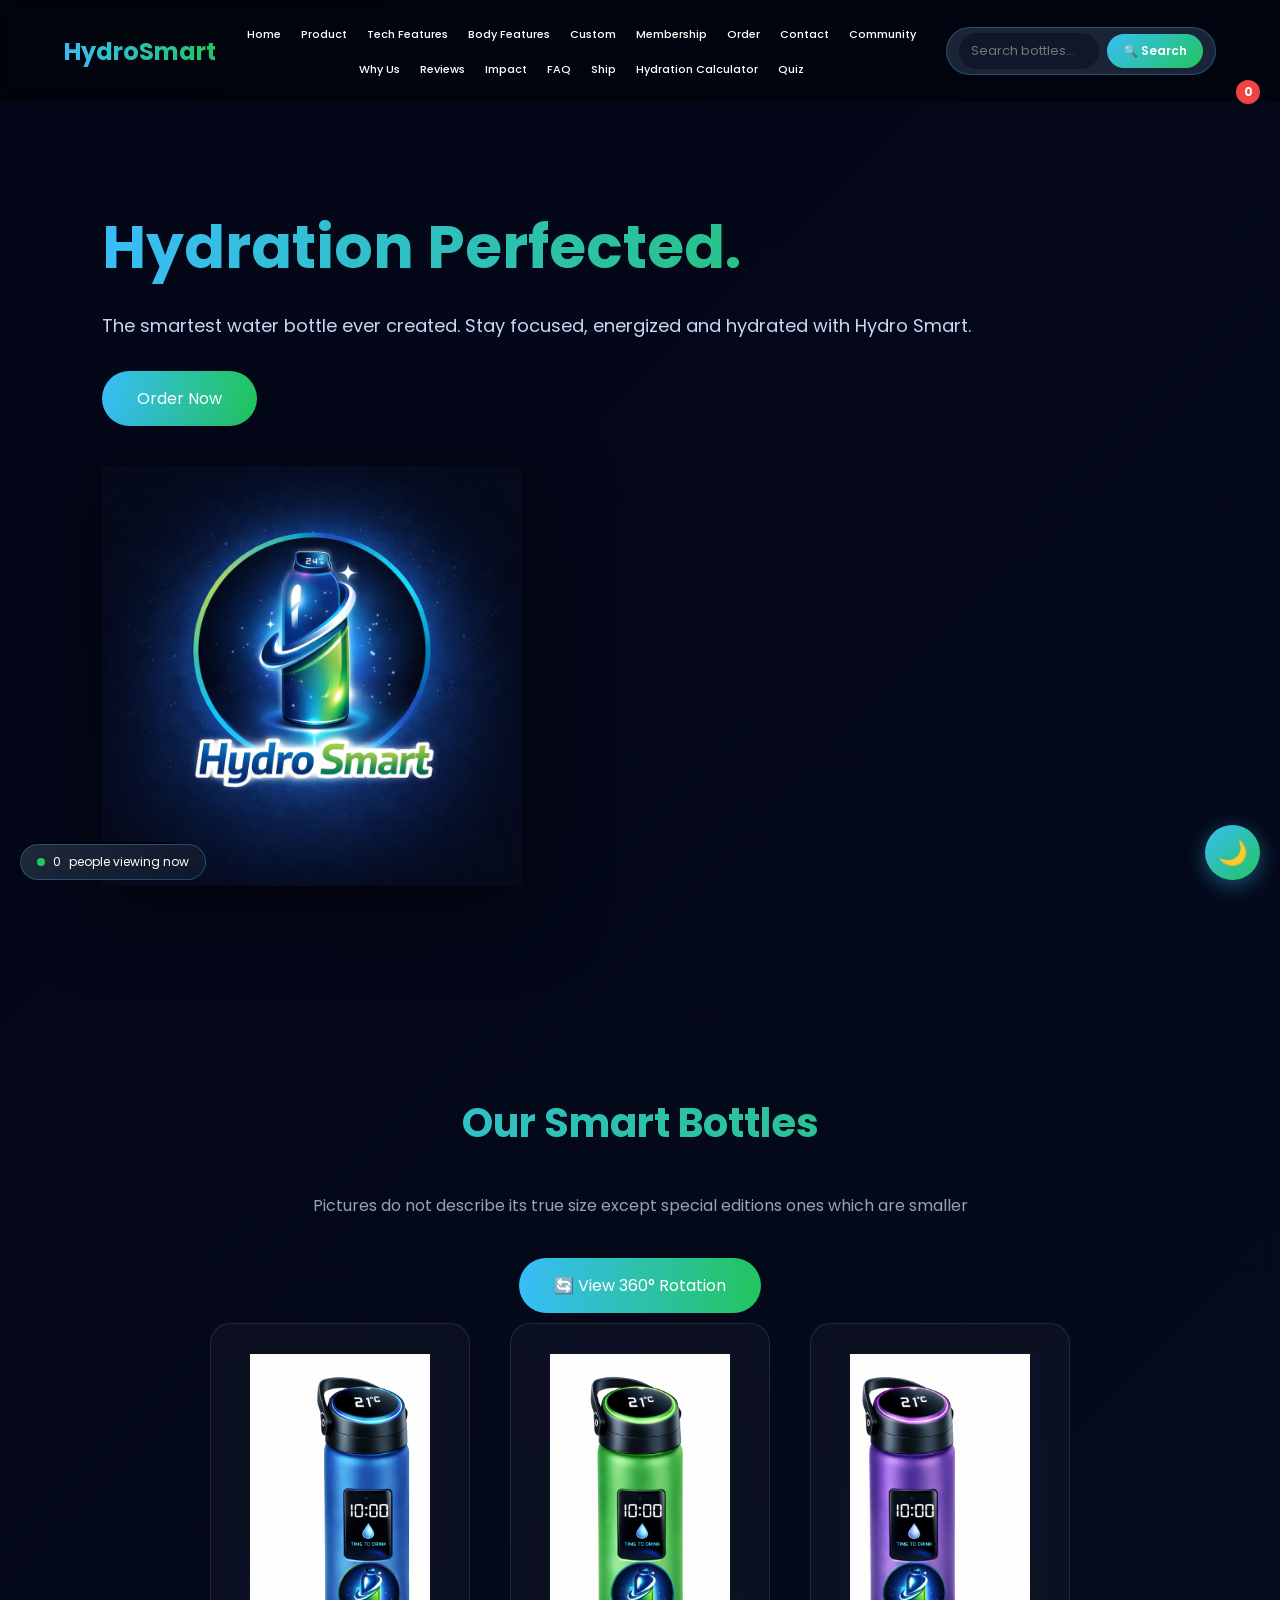
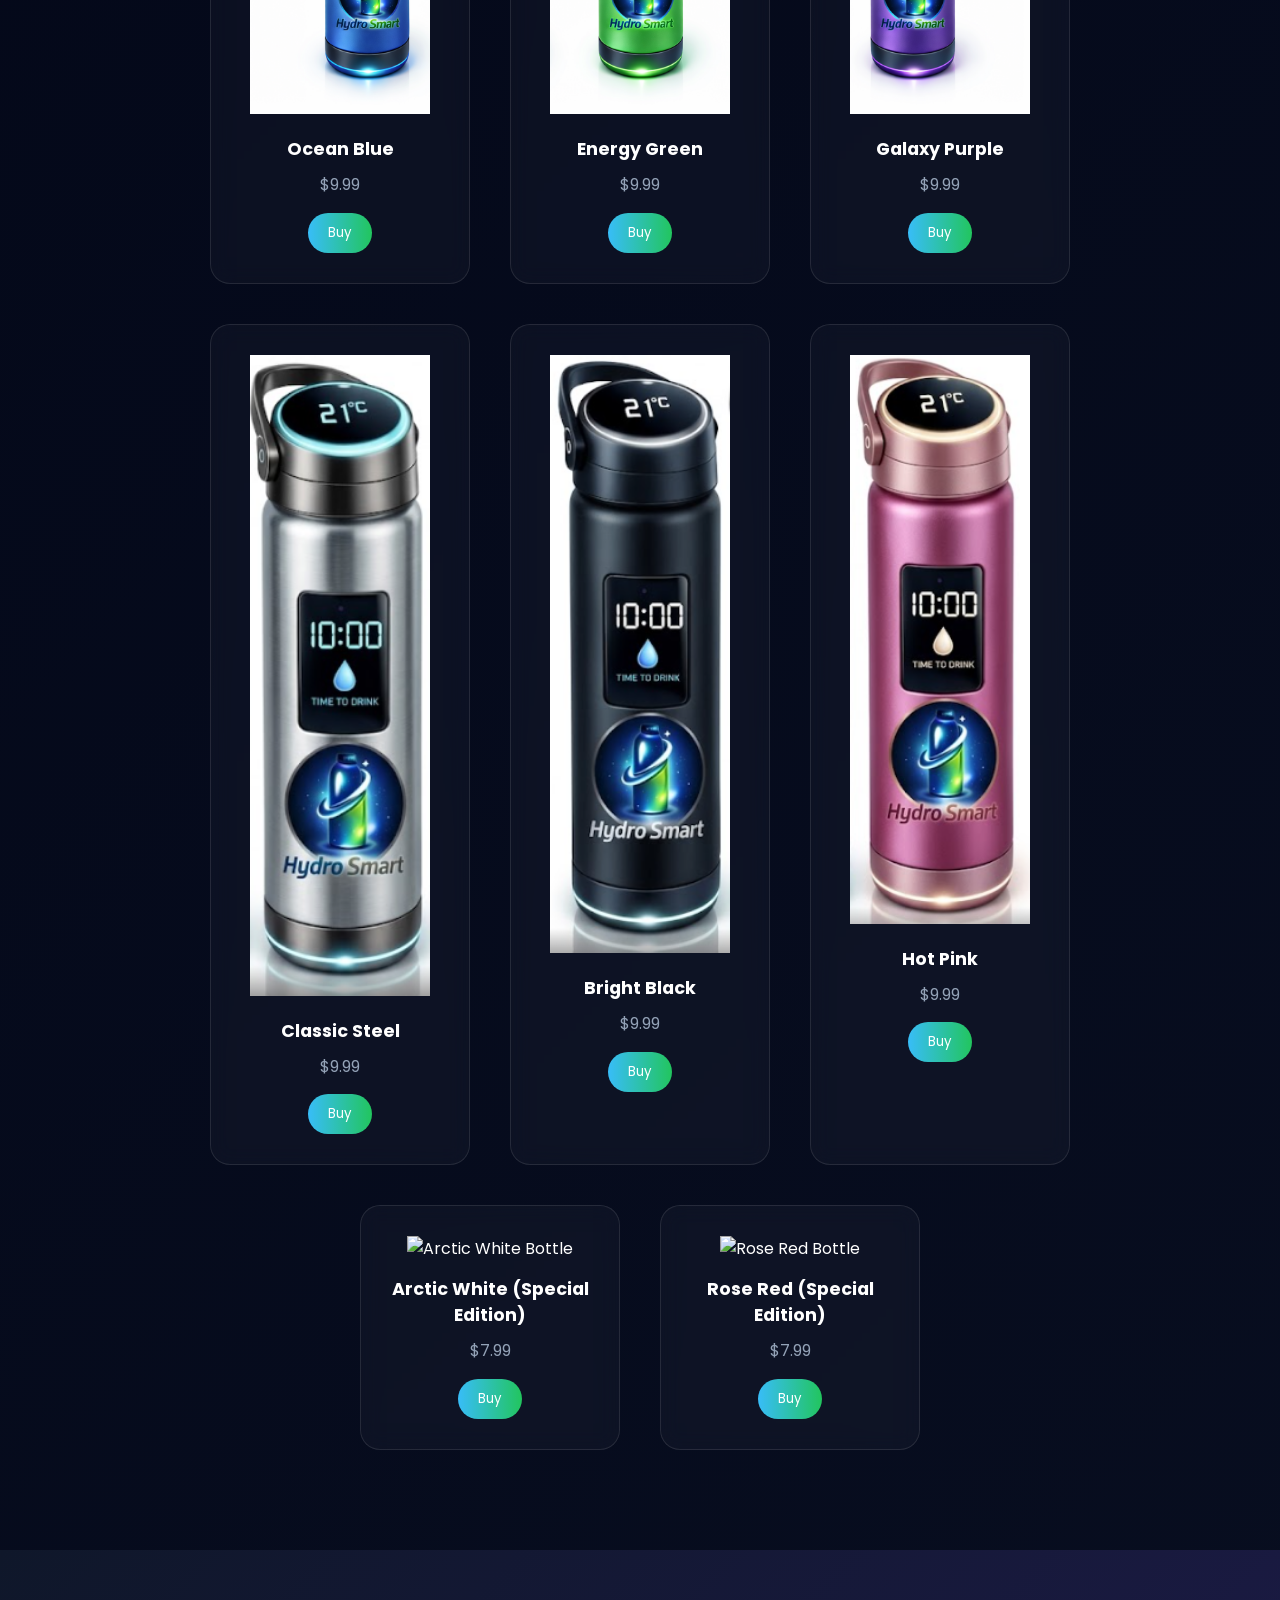
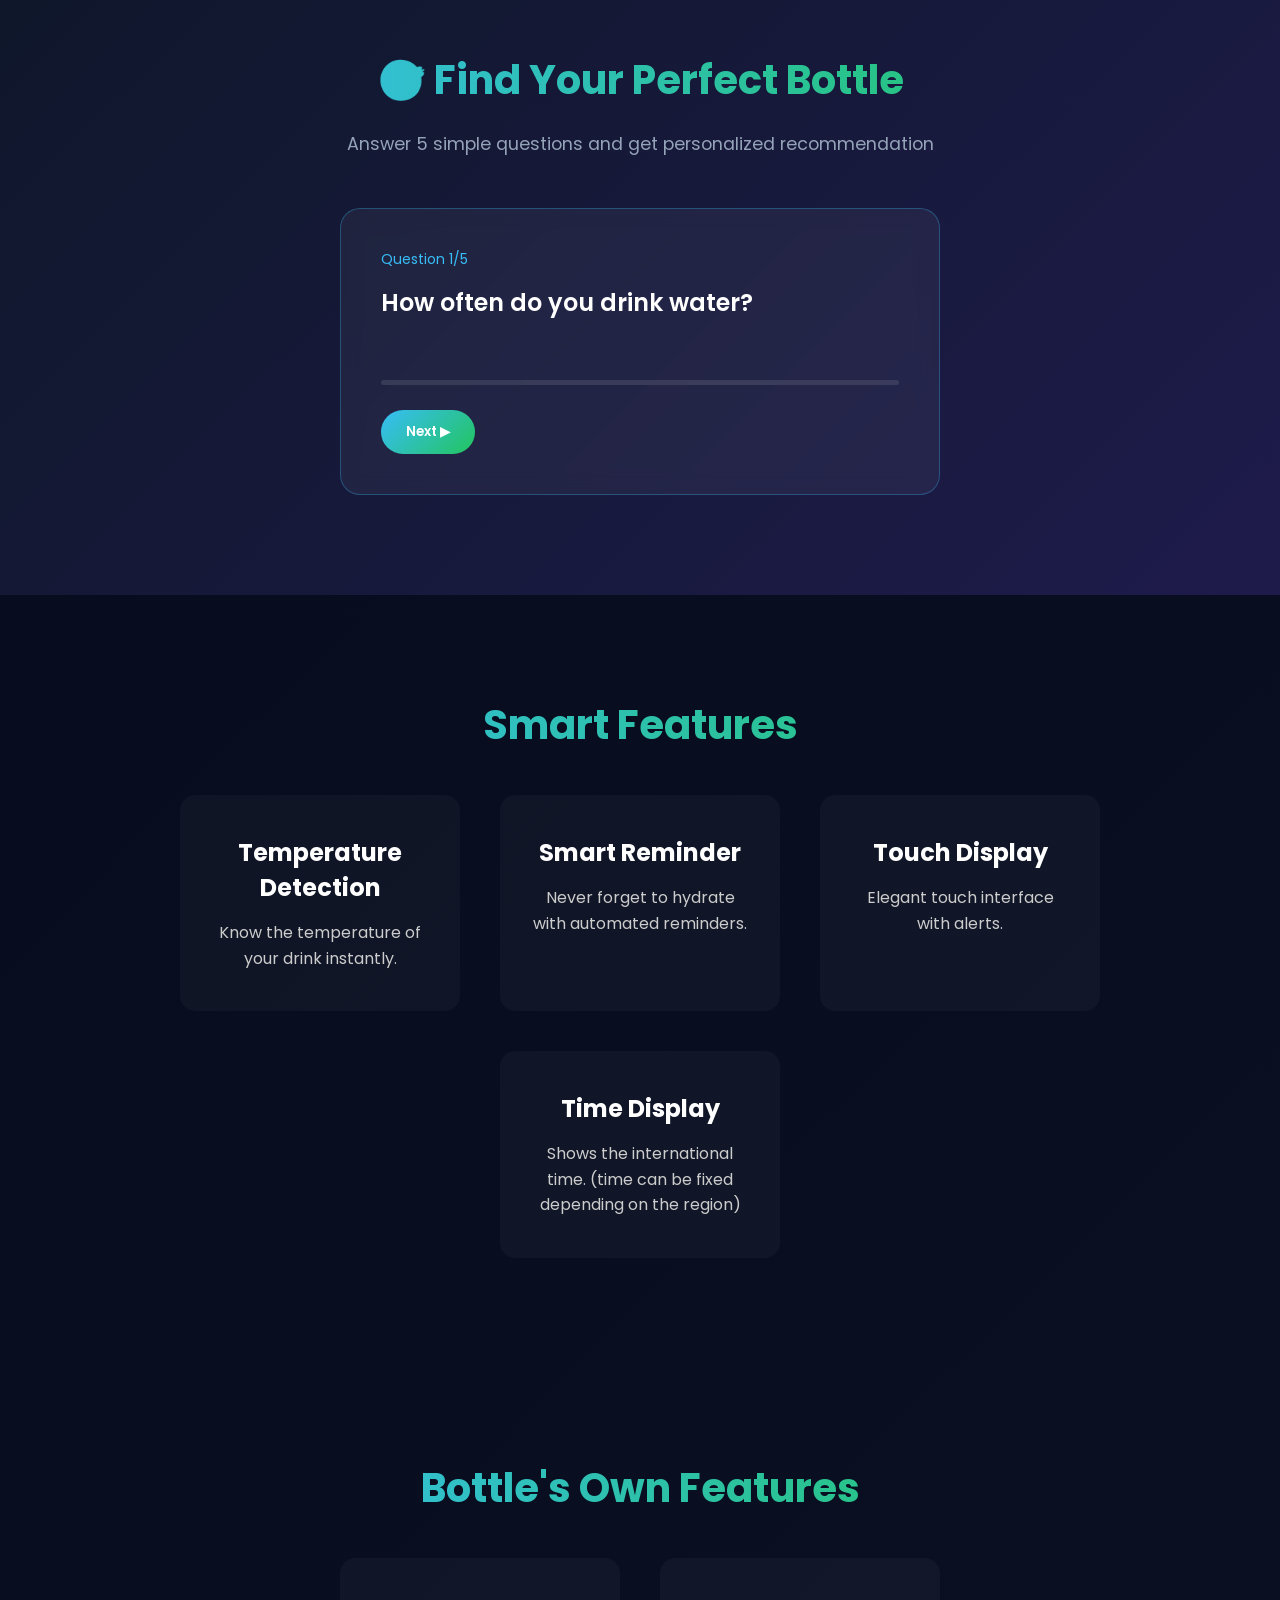
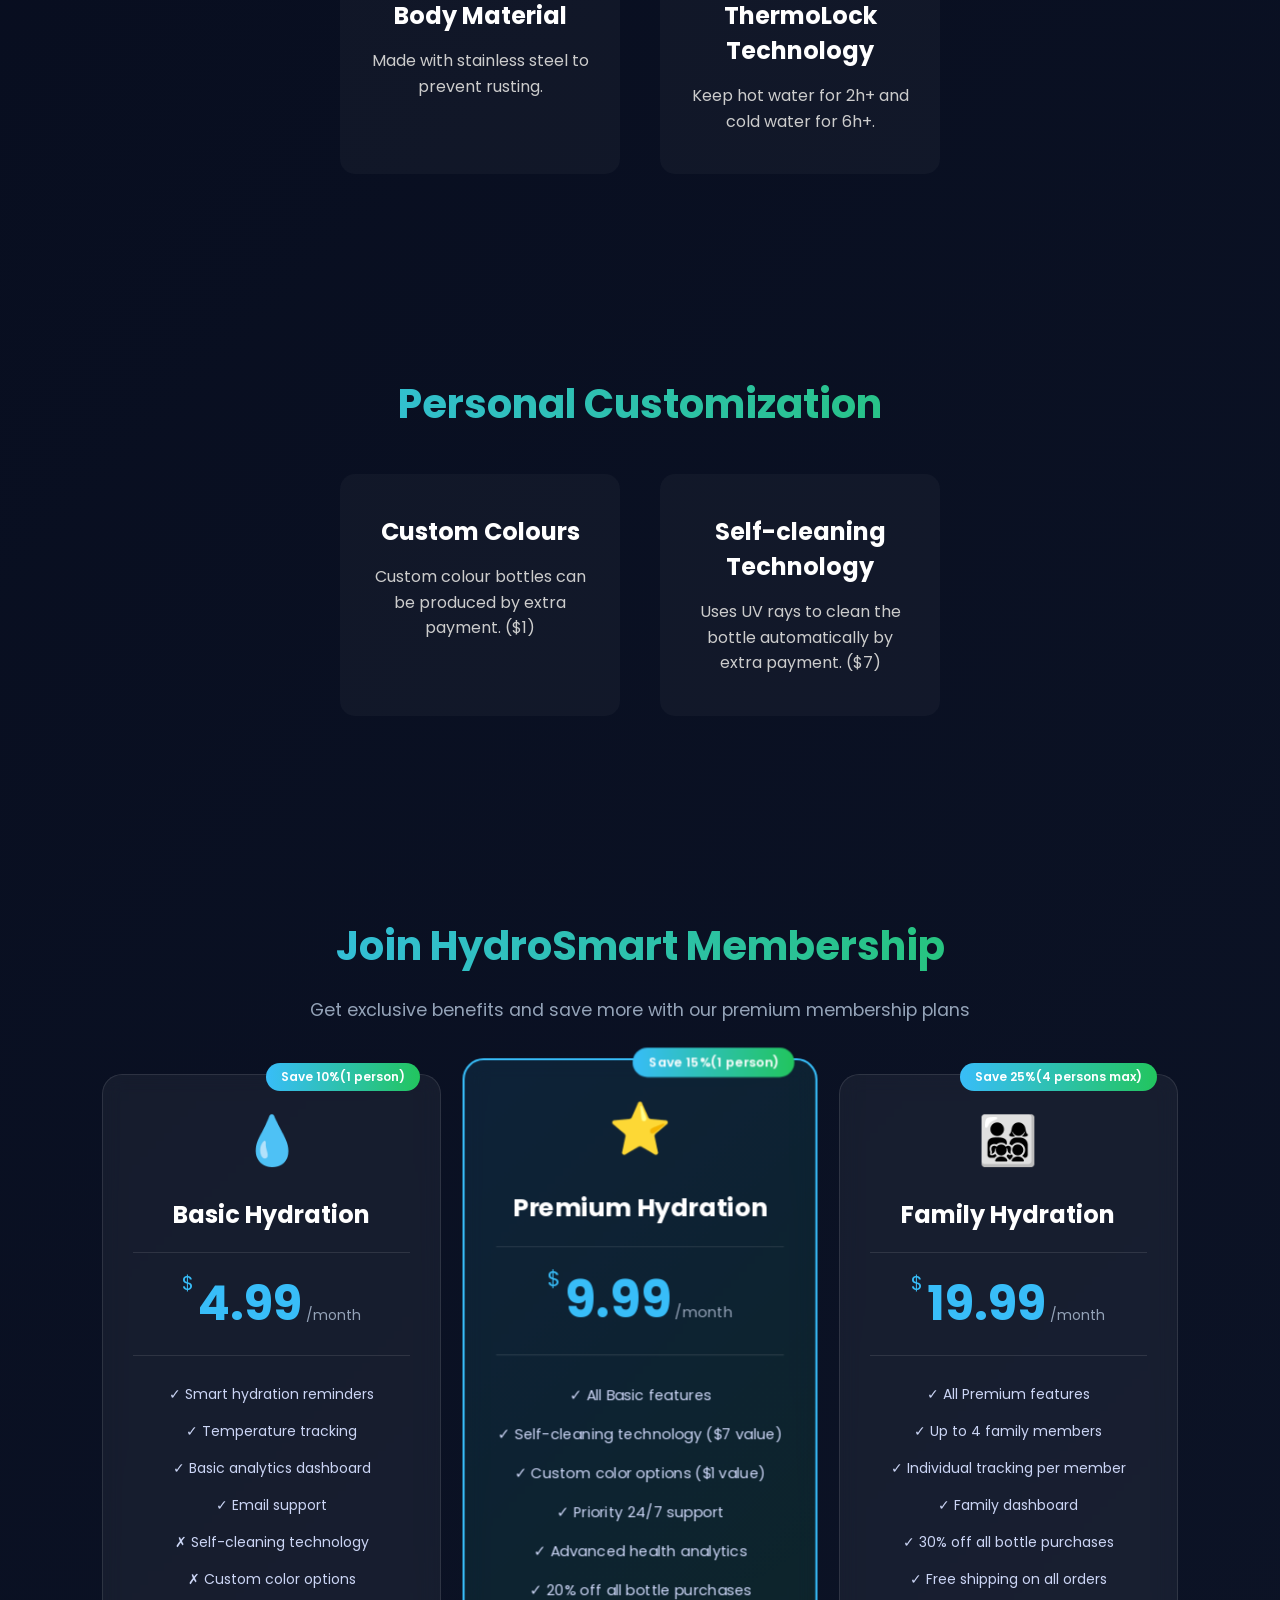
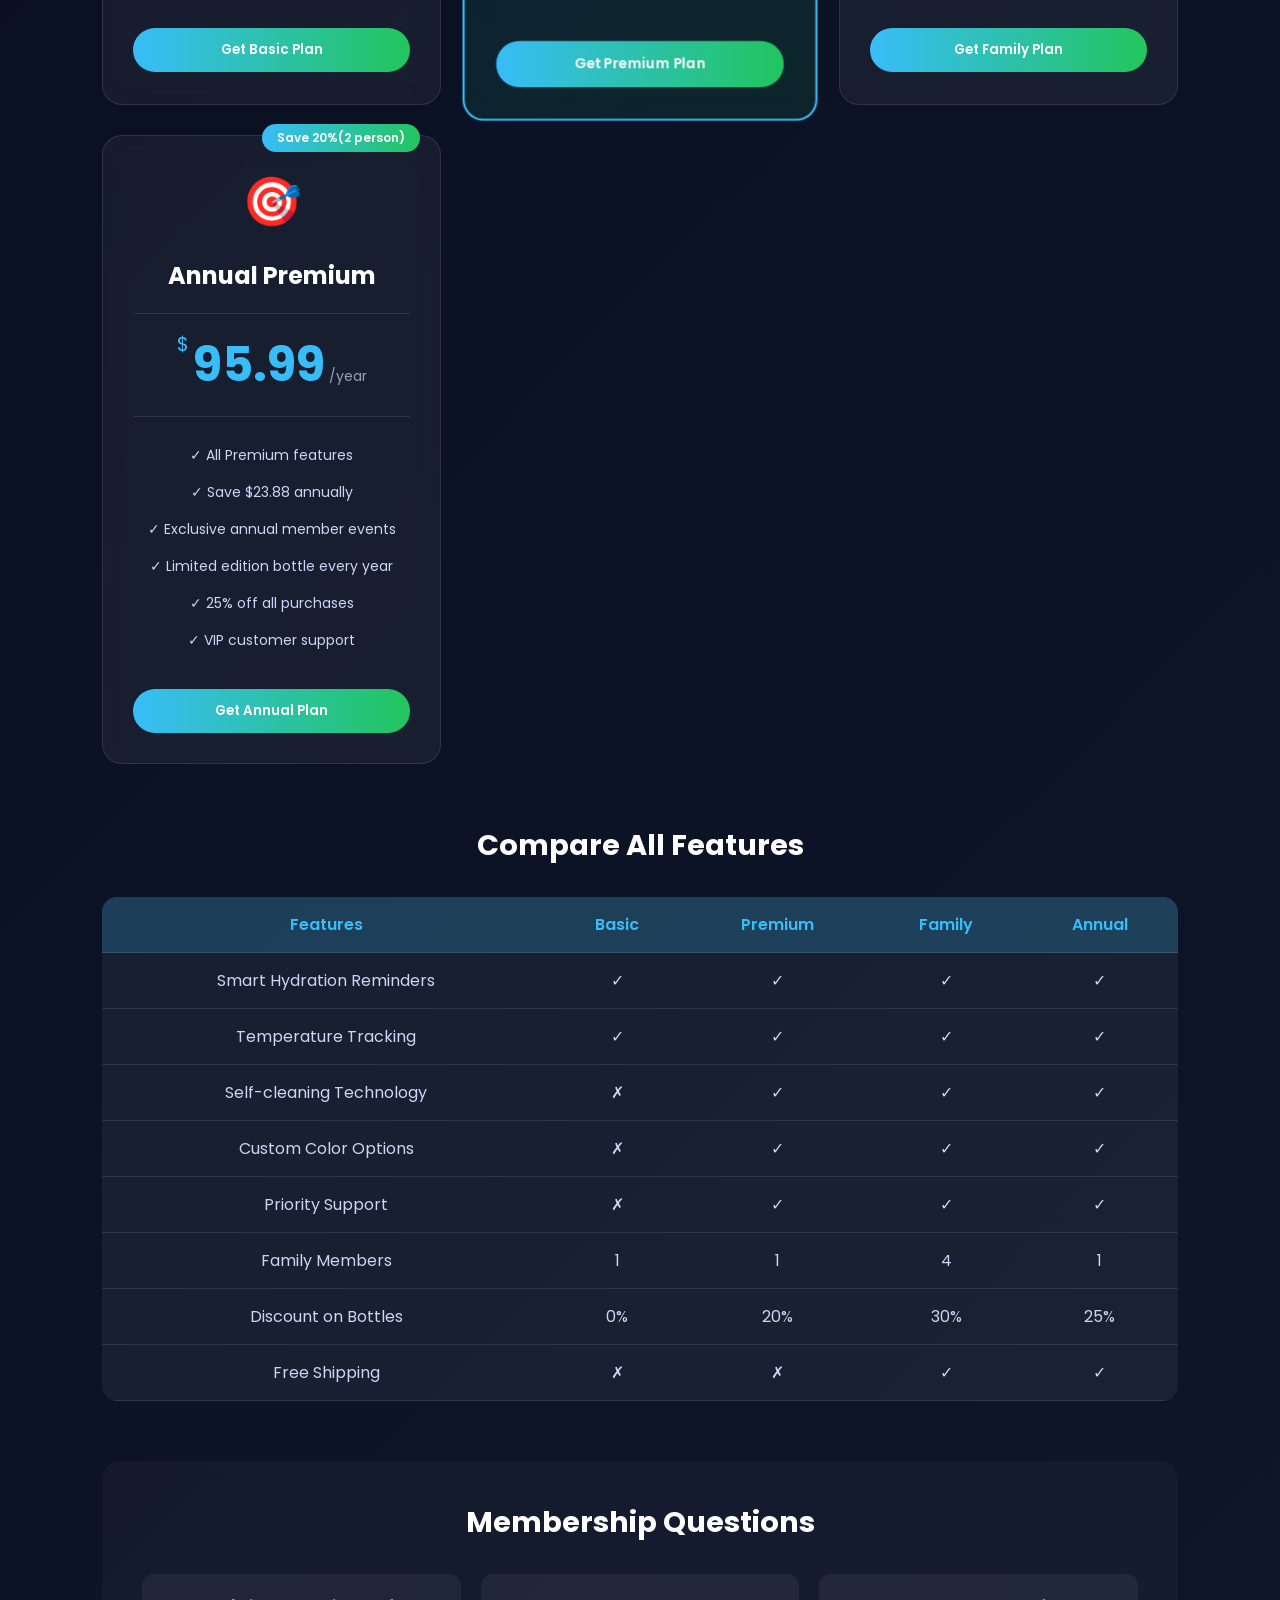
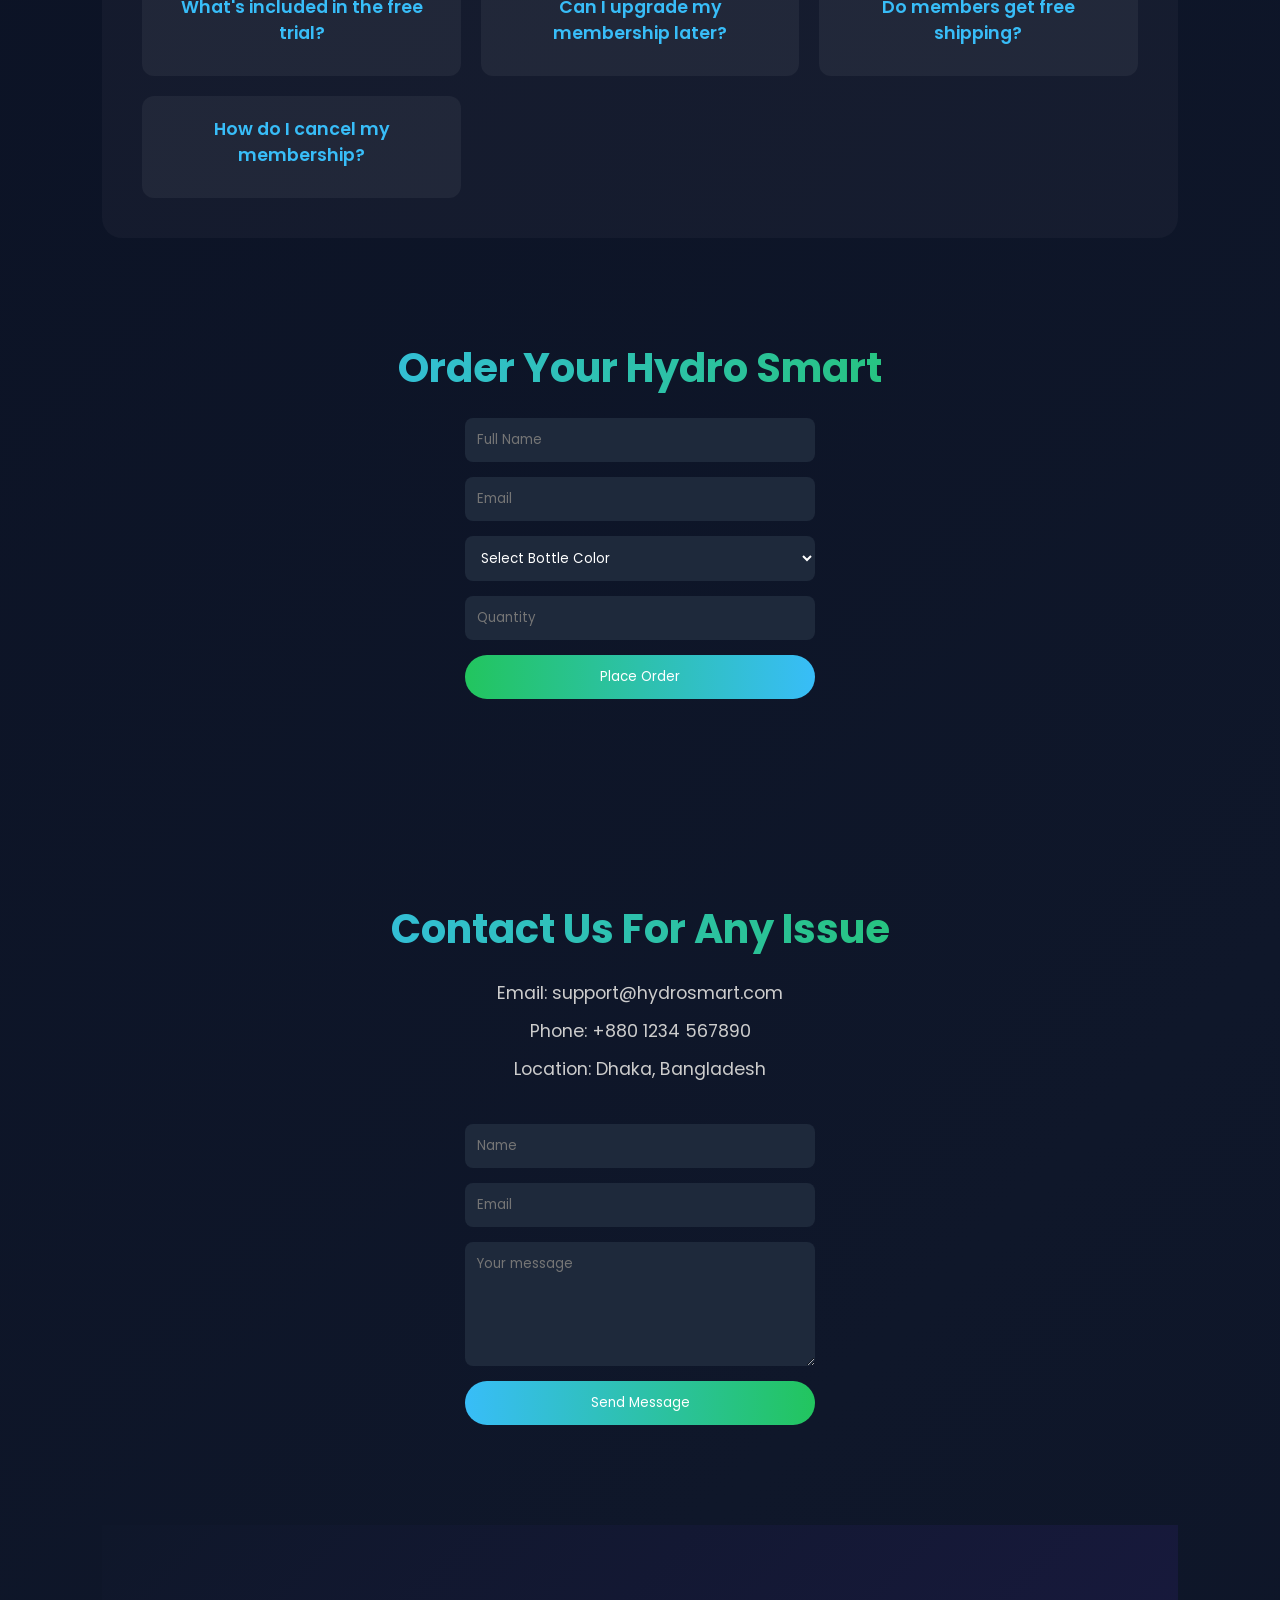
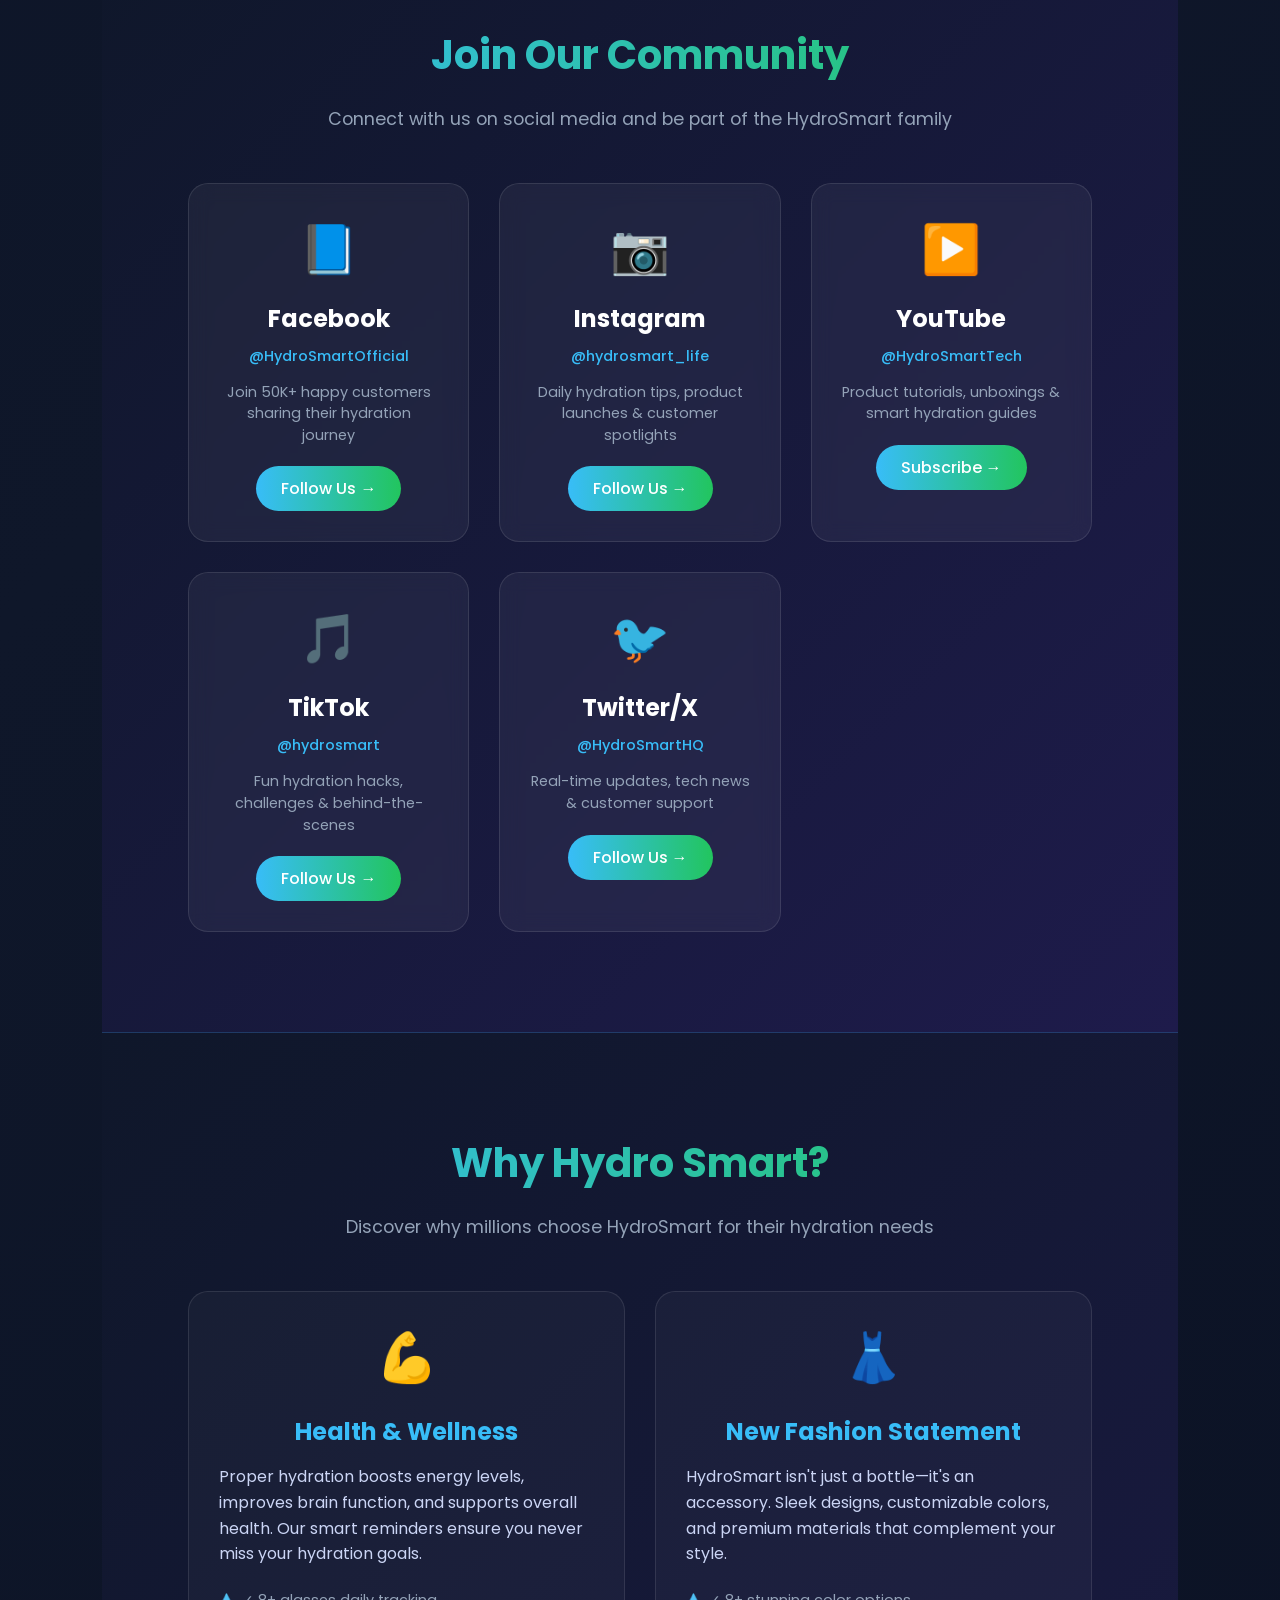
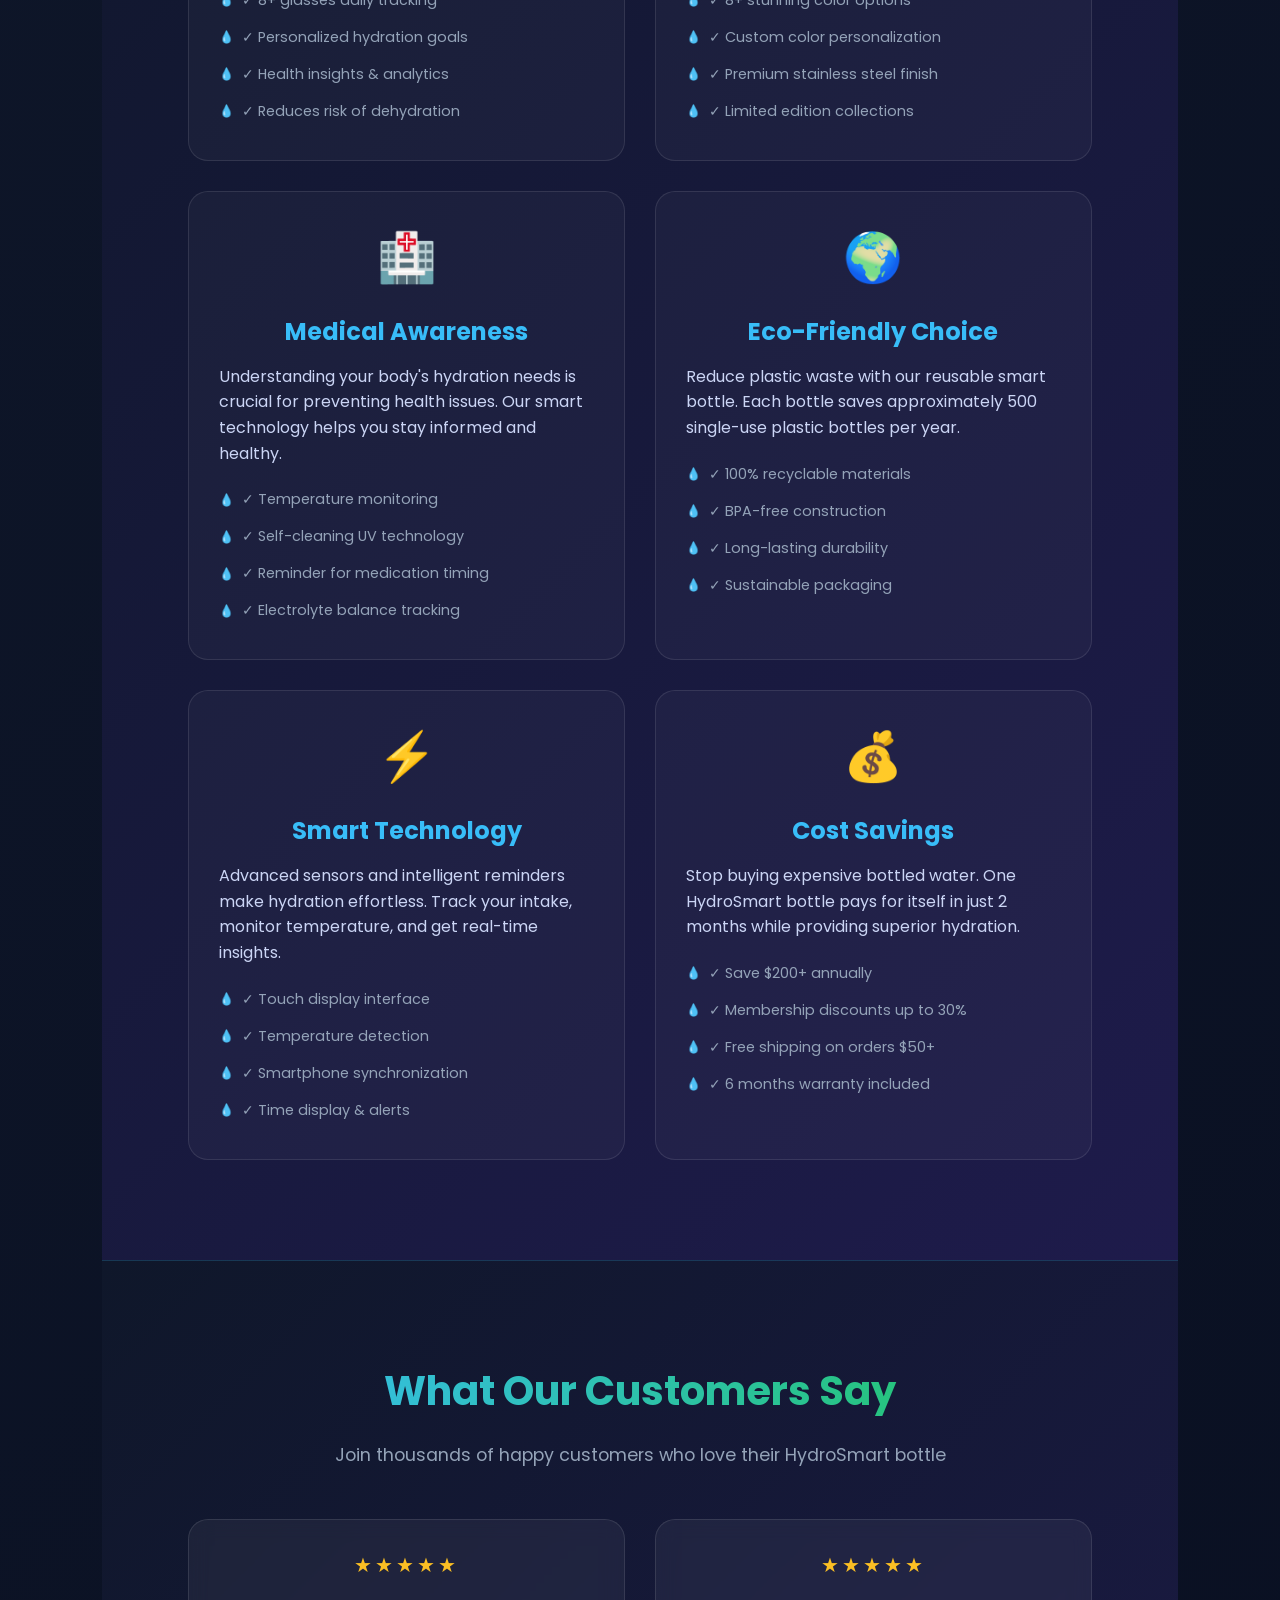
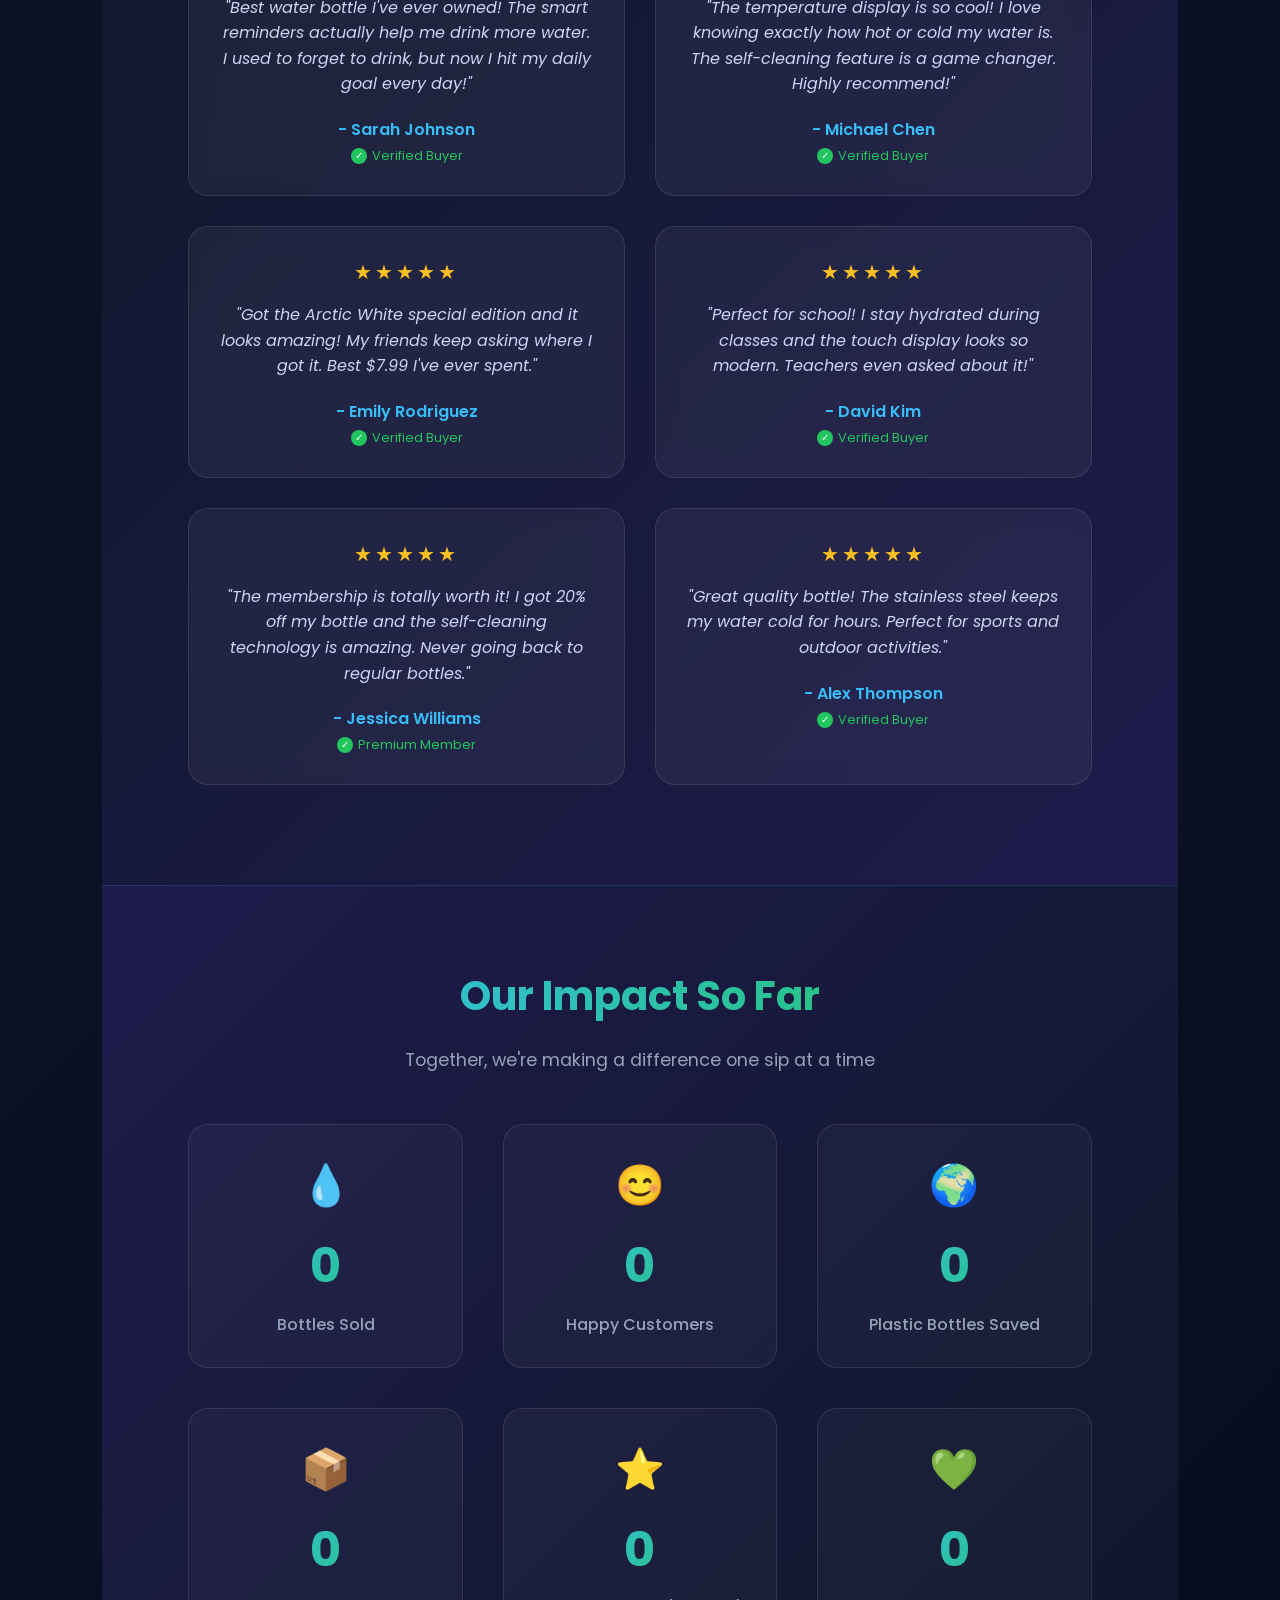
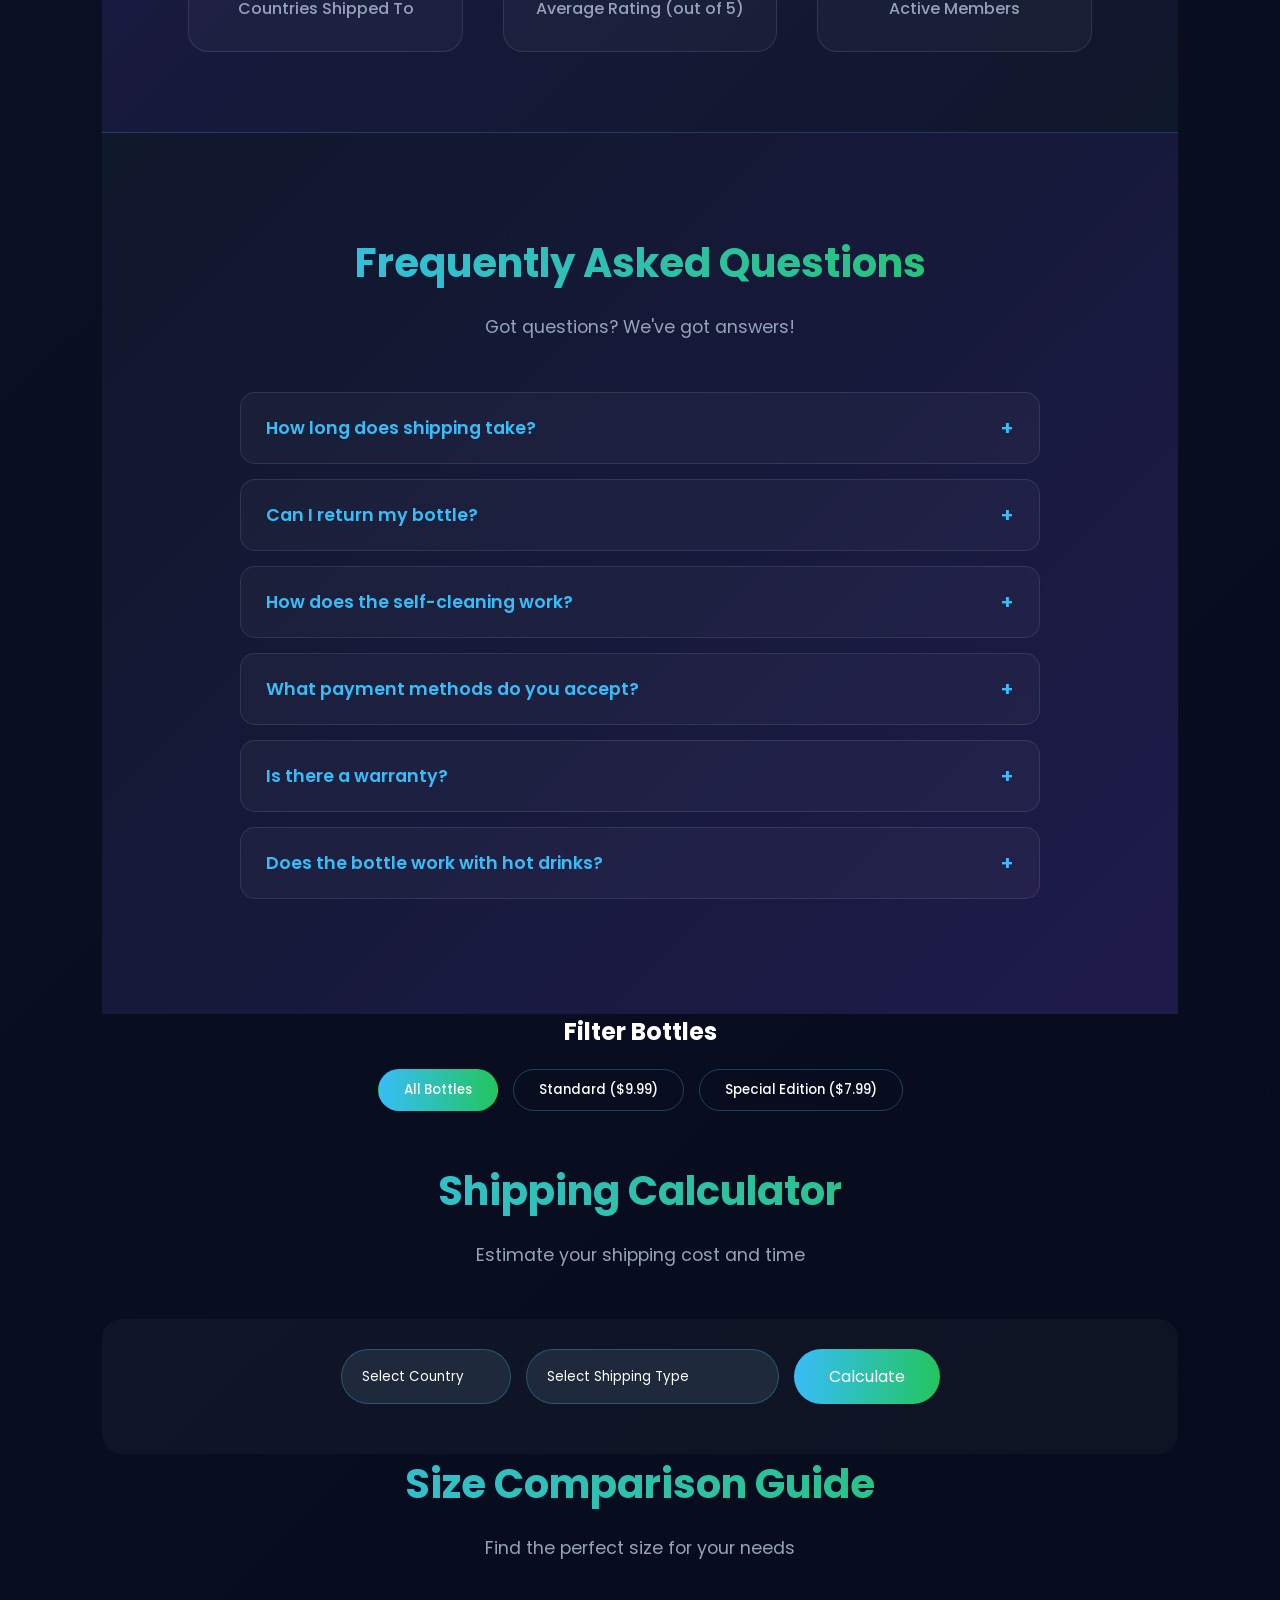
==== index.html @ e1533e0e "Update index.html" ====
<!DOCTYPE html>
<html lang="en">
<head>
<meta charset="UTF-8">
<meta name="viewport" content="width=device-width, initial-scale=1.0">
<title>Hydro Smart</title>
<link rel="manifest" href="manifest.json">
<link rel="apple-touch-icon" href="icon-192.png">
<meta name="apple-mobile-web-app-capable" content="yes">
<link rel="icon" type="image/png" href="favicon.png">
<link rel="stylesheet" href="css.css">
<link rel="preconnect" href="https://fonts.googleapis.com">
<link href="https://fonts.googleapis.com/css2?family=Poppins:wght@300;400;500;600;700&display=swap" rel="stylesheet">
<style>

/* ========== DARK/LIGHT MODE ========== */
/* Light Mode Styles */
body.light-mode {
    background: linear-gradient(135deg, #e0f2fe 0%, #bae6fd 100%);
    color: #0f172a;
}

body.light-mode header {
    background: rgba(255, 255, 255, 0.95);
    backdrop-filter: blur(15px);
}

body.light-mode .logo {
    background: linear-gradient(90deg, #0284c7, #15803d);
    -webkit-background-clip: text;
    background-clip: text;
    -webkit-text-fill-color: transparent;
}

body.light-mode nav a {
    color: #0f172a;
}

body.light-mode nav a:hover {
    color: #0284c7;
}

body.light-mode .search-input {
    background: #e2e8f0;
    color: #0f172a;
}

body.light-mode .search-input::placeholder {
    color: #64748b;
}

body.light-mode .search-container {
    background: rgba(226, 232, 240, 0.9);
    border: 1px solid rgba(2, 132, 199, 0.3);
}

body.light-mode .card,
body.light-mode .techfeature,
body.light-mode .bodyfeature,
body.light-mode .customization,
body.light-mode .membership-card,
body.light-mode .social-card,
body.light-mode .benefit-card,
body.light-mode .review-card,
body.light-mode .fact-card,
body.light-mode .compare-card,
body.light-mode .quiz-card,
body.light-mode .quiz-result-card {
    background: rgba(255, 255, 255, 0.9);
    border: 1px solid rgba(0, 0, 0, 0.1);
}

body.light-mode .card h3,
body.light-mode .techfeature h3,
body.light-mode .bodyfeature h3,
body.light-mode .customization h3,
body.light-mode .membership-card h3,
body.light-mode .review-card h3,
body.light-mode .benefit-card h3 {
    color: #0f172a;
}

body.light-mode .card p,
body.light-mode .techfeature p,
body.light-mode .bodyfeature p,
body.light-mode .customization p,
body.light-mode .review-text,
body.light-mode .benefit-content p,
body.light-mode .benefit-content ul li {
    color: #334155;
}

body.light-mode .hero-text p,
body.light-mode .section-subtitle {
    color: #475569;
}

body.light-mode .order input,
body.light-mode .order select,
body.light-mode .contact input,
body.light-mode .contact textarea {
    background: #e2e8f0;
    color: #0f172a;
}

body.light-mode .order input::placeholder,
body.light-mode .contact input::placeholder {
    color: #64748b;
}

body.light-mode footer {
    background: #e2e8f0;
    color: #475569;
}

body.light-mode .comparison-table th,
body.light-mode .comparison-table td {
    color: #0f172a;
}

body.light-mode .price .amount,
body.light-mode .price .currency {
    color: #0284c7;
}

body.light-mode .membership-badge {
    background: linear-gradient(90deg, #0284c7, #15803d);
}

body.light-mode .quiz-option {
    background: rgba(0, 0, 0, 0.05);
    color: #0f172a;
}

body.light-mode .quiz-text {
    color: #0f172a;
}

body.light-mode .hydration-fact {
    background: rgba(0, 0, 0, 0.05);
}

body.light-mode .fact-text {
    color: #334155;
}

/* Mode Toggle Button */
.mode-toggle {
    position: fixed;
    bottom: 20px;
    right: 20px;
    width: 55px;
    height: 55px;
    border-radius: 50%;
    background: linear-gradient(135deg, #38bdf8, #22c55e);
    border: none;
    color: white;
    font-size: 24px;
    cursor: pointer;
    z-index: 1000;
    transition: 0.3s;
    box-shadow: 0 5px 20px rgba(56, 189, 248, 0.4);
    display: flex;
    align-items: center;
    justify-content: center;
}

.mode-toggle:hover {
    transform: scale(1.1);
}
    
.wishlist-count {
    position: fixed;
    top: 80px;
    right: 20px;
    background: #ef4444;
    color: white;
    border-radius: 50%;
    width: 24px;
    height: 24px;
    display: flex;
    align-items: center;
    justify-content: center;
    font-size: 12px;
    font-weight: bold;
    z-index: 100;
    cursor: pointer;
}
    
/* HEADER - Fixed for long navigation */
header {
    display: flex;
    justify-content: space-between;
    align-items: center;
    padding: 15px 5%;
    background: rgba(0, 0, 0, 0.4);
    backdrop-filter: blur(15px);
    position: sticky;
    top: 0;
    z-index: 100;
    gap: 15px;
    flex-wrap: wrap;
}

.logo {
    font-size: 24px;
    font-weight: 700;
    background: linear-gradient(90deg, #38bdf8, #22c55e);
    -webkit-background-clip: text;
    background-clip: text;
    -webkit-text-fill-color: transparent;
    white-space: nowrap;
}

/* Navigation - Wraps to multiple lines */
nav {
    flex: 1;
    order: 2;
}

nav ul {
    display: flex;
    list-style: none;
    gap: 12px;
    flex-wrap: wrap;
    justify-content: center;
    margin: 0;
    padding: 5px 0;
}

nav a {
    text-decoration: none;
    color: white;
    font-weight: 500;
    transition: 0.3s;
    font-size: 12px;
    white-space: nowrap;
    padding: 5px 8px;
    display: inline-block;
}

nav a:hover {
    color: #38bdf8;
    background: rgba(56, 189, 248, 0.1);
    border-radius: 20px;
}

/* Search Container */
.search-container {
    display: flex;
    gap: 8px;
    align-items: center;
    background: rgba(30, 41, 59, 0.9);
    padding: 5px 12px;
    border-radius: 40px;
    border: 1px solid rgba(56, 189, 248, 0.3);
    order: 3;
}

.search-input {
    padding: 8px 12px;
    border-radius: 30px;
    border: none;
    outline: none;
    background: #0f172a;
    color: white;
    width: 160px;
    font-size: 13px;
}

.search-button {
    padding: 8px 16px;
    border-radius: 30px;
    border: none;
    background: linear-gradient(135deg, #38bdf8, #22c55e);
    color: white;
    cursor: pointer;
    font-weight: 600;
    font-size: 12px;
    transition: all 0.3s ease;
    white-space: nowrap;
}

.search-button:hover {
    transform: scale(1.05);
    background: linear-gradient(135deg, #22c55e, #38bdf8);
    box-shadow: 0 0 15px rgba(56, 189, 248, 0.6);
}

/* Mobile Menu Button */
.mobile-menu-btn {
    display: none;
    flex-direction: column;
    justify-content: space-between;
    width: 30px;
    height: 21px;
    cursor: pointer;
    z-index: 200;
    order: 1;
}

.mobile-menu-btn span {
    width: 100%;
    height: 3px;
    background: linear-gradient(90deg, #38bdf8, #22c55e);
    border-radius: 3px;
    transition: all 0.3s ease;
}

.mobile-menu-btn.active span:nth-child(1) {
    transform: rotate(45deg) translate(5px, 5px);
}

.mobile-menu-btn.active span:nth-child(2) {
    opacity: 0;
}

.mobile-menu-btn.active span:nth-child(3) {
    transform: rotate(-45deg) translate(7px, -7px);
}

    /* ========== LIVE VISITOR COUNTER ========== */
.live-counter {
    position: fixed;
    bottom: 20px;
    left: 20px;
    background: linear-gradient(135deg, #1e293b, #0f172a);
    padding: 8px 16px;
    border-radius: 30px;
    display: flex;
    align-items: center;
    gap: 8px;
    font-size: 12px;
    border: 1px solid rgba(56, 189, 248, 0.3);
    z-index: 999;
    backdrop-filter: blur(10px);
    animation: pulse 2s infinite;
}

.live-counter .dot {
    width: 8px;
    height: 8px;
    background: #22c55e;
    border-radius: 50%;
    animation: blink 1s infinite;
}

@keyframes blink {
    0%, 100% { opacity: 1; }
    50% { opacity: 0.3; }
}

@keyframes pulse {
    0%, 100% { box-shadow: 0 0 0 0 rgba(34, 197, 94, 0.4); }
    50% { box-shadow: 0 0 0 5px rgba(34, 197, 94, 0); }
}

/* ========== MOST POPULAR BADGE ========== */
.popular-badge {
    position: absolute;
    top: -10px;
    left: 20px;
    background: linear-gradient(135deg, #f59e0b, #ef4444);
    color: white;
    padding: 4px 12px;
    border-radius: 20px;
    font-size: 10px;
    font-weight: 600;
    z-index: 10;
    animation: bounce 1s ease infinite;
}

@keyframes bounce {
    0%, 100% { transform: translateY(0); }
    50% { transform: translateY(-3px); }
}

/* ========== DAILY HYDRATION FACT ========== */
.hydration-fact {
    background: linear-gradient(135deg, rgba(56, 189, 248, 0.1), rgba(34, 197, 94, 0.1));
    border-radius: 15px;
    padding: 20px;
    margin: 20px 8%;
    text-align: center;
    border: 1px solid rgba(56, 189, 248, 0.3);
    animation: slideIn 0.5s ease;
}

.fact-icon {
    font-size: 30px;
    margin-bottom: 10px;
}

.fact-text {
    font-size: 16px;
    color: #cbd5f5;
    max-width: 600px;
    margin: 0 auto;
}

.fact-refresh {
    margin-top: 10px;
    background: none;
    border: none;
    color: #38bdf8;
    cursor: pointer;
    font-size: 12px;
}

/* ========== PRINTABLE SIZE CHART ========== */
.print-chart-btn {
    background: linear-gradient(135deg, #38bdf8, #22c55e);
    border: none;
    padding: 10px 20px;
    border-radius: 30px;
    color: white;
    cursor: pointer;
    margin-top: 20px;
    font-weight: 500;
}

.size-chart-print {
    display: none;
}

@media print {
    body * {
        visibility: hidden;
    }
    .size-chart-print, .size-chart-print * {
        visibility: visible;
    }
    .size-chart-print {
        display: block;
        position: absolute;
        top: 0;
        left: 0;
        width: 100%;
        padding: 20px;
        background: white;
        color: black;
    }
}

/* ========== SAVE FOR LATER (WISHLIST) ========== */
.wishlist-btn {
    background: none;
    border: none;
    font-size: 20px;
    cursor: pointer;
    transition: 0.3s;
    margin-top: 10px;
}

.wishlist-btn:hover {
    transform: scale(1.1);
}

.wishlist-btn.active {
    color: #ef4444;
}

.wishlist-count {
    position: fixed;
    top: 80px;
    right: 20px;
    background: #ef4444;
    color: white;
    border-radius: 50%;
    width: 24px;
    height: 24px;
    display: flex;
    align-items: center;
    justify-content: center;
    font-size: 12px;
    font-weight: bold;
    z-index: 100;
}

/* ========== 3D BOTTLE VIEWER ========== */
.bottle-viewer {
    position: fixed;
    top: 50%;
    left: 50%;
    transform: translate(-50%, -50%);
    background: linear-gradient(135deg, #1e293b, #0f172a);
    padding: 30px;
    border-radius: 20px;
    z-index: 2000;
    display: none;
    text-align: center;
    border: 2px solid #38bdf8;
    max-width: 90%;
}

.viewer-3d {
    width: 300px;
    height: 300px;
    margin: 20px auto;
    position: relative;
    cursor: grab;
}

.viewer-angle {
    margin-top: 15px;
    color: #38bdf8;
}

/* ========== ANIMATED WATER FILL ========== */
.water-fill {
    position: relative;
    width: 100px;
    height: 180px;
    border: 3px solid #38bdf8;
    border-radius: 30px;
    overflow: hidden;
    cursor: pointer;
    margin: 0 auto;
}

.water-level {
    position: absolute;
    bottom: 0;
    left: 0;
    width: 100%;
    background: linear-gradient(180deg, #38bdf8, #22c55e);
    transition: height 1s ease;
    animation: wave 2s ease infinite;
}

@keyframes wave {
    0%, 100% { opacity: 0.8; }
    50% { opacity: 1; }
}

/* ========== PRICE DROP ALERT ========== */
.price-alert {
    background: rgba(56, 189, 248, 0.1);
    padding: 10px;
    border-radius: 10px;
    margin-top: 10px;
}

.price-alert input {
    width: 100%;
    padding: 8px;
    border-radius: 8px;
    border: 1px solid rgba(56, 189, 248, 0.3);
    background: #1e293b;
    color: white;
}

.price-alert button {
    margin-top: 8px;
    width: 100%;
}

/* ========== 360° VIEWER ========== */
.rotate-viewer {
    position: relative;
    width: 200px;
    height: 200px;
    margin: 0 auto;
}

.rotate-img {
    width: 100%;
    transition: transform 0.1s linear;
}

.rotate-control {
    display: flex;
    justify-content: center;
    gap: 20px;
    margin-top: 10px;
}

/* ========== PARALLAX SCROLL ========== */
.parallax {
    background-attachment: fixed;
    background-position: center;
    background-repeat: no-repeat;
    background-size: cover;
}

/* ========== BACK IN STOCK ALERT ========== */
.back-in-stock {
    margin-top: 10px;
}

.back-in-stock input {
    width: 100%;
    padding: 8px;
    border-radius: 8px;
    background: #1e293b;
    border: 1px solid rgba(56, 189, 248, 0.3);
    color: white;
}

/* ========== SAVE FOR LATER POPUP ========== */
.wishlist-popup {
    position: fixed;
    top: 20px;
    right: 20px;
    background: #22c55e;
    color: white;
    padding: 10px 20px;
    border-radius: 10px;
    z-index: 2000;
    animation: slideInRight 0.3s ease;
}

@keyframes slideInRight {
    from { transform: translateX(100%); opacity: 0; }
    to { transform: translateX(0); opacity: 1; }
}

/* ========== COMPARE BOTTLES ========== */
.compare-section {
    padding: 100px 8%;
    background: linear-gradient(135deg, #0f172a 0%, #1e1b4b 100%);
}

.compare-grid {
    display: grid;
    grid-template-columns: repeat(auto-fit, minmax(250px, 1fr));
    gap: 30px;
    margin-top: 40px;
}

.compare-card {
    background: rgba(255, 255, 255, 0.03);
    border-radius: 15px;
    padding: 20px;
    text-align: center;
    cursor: pointer;
    transition: 0.3s;
}

.compare-card.selected {
    border: 2px solid #38bdf8;
    background: rgba(56, 189, 248, 0.1);
}

.compare-table {
    margin-top: 30px;
    overflow-x: auto;
    display: none;
}

.compare-table table {
    width: 100%;
    border-collapse: collapse;
    background: rgba(255, 255, 255, 0.03);
    border-radius: 15px;
}

/* Navigation Overlay */
.nav-overlay {
    position: fixed;
    top: 0;
    left: 0;
    width: 100%;
    height: 100%;
    background: rgba(0, 0, 0, 0.5);
    z-index: 140;
    display: none;
}

.nav-overlay.active {
    display: block;
}

/* Desktop view - navigation visible */
@media (min-width: 1025px) {
    .mobile-menu-btn {
        display: none !important;
    }
    
    nav {
        display: block !important;
        position: static !important;
        width: auto !important;
        height: auto !important;
        background: none !important;
        padding: 0 !important;
        box-shadow: none !important;
    }
    
    nav ul {
        flex-direction: row !important;
    }
}

/* Tablet view */
@media (max-width: 1024px) {
    .mobile-menu-btn {
        display: flex;
    }
    
    nav {
        position: fixed;
        top: 0;
        right: -100%;
        width: 70%;
        max-width: 300px;
        height: 100vh;
        background: rgba(15, 23, 42, 0.98);
        backdrop-filter: blur(20px);
        padding: 80px 25px 30px;
        transition: right 0.3s ease;
        z-index: 150;
        box-shadow: -5px 0 30px rgba(0, 0, 0, 0.5);
        order: 4;
    }
    
    nav.active {
        right: 0;
    }
    
    nav ul {
        flex-direction: column;
        gap: 15px;
    }
    
    nav ul li {
        width: 100%;
    }
    
    nav ul li a {
        display: block;
        padding: 10px 0;
        font-size: 1rem;
        border-bottom: 1px solid rgba(255, 255, 255, 0.1);
    }
    
    .search-container {
        margin-left: auto;
    }
}

/* Desktop large screens */
@media (min-width: 1025px) and (max-width: 1400px) {
    nav a {
        font-size: 11px;
        padding: 4px 6px;
    }
    
    nav ul {
        gap: 8px;
    }
    
    .search-input {
        width: 140px;
    }
}

/* Desktop extra large screens */
@media (min-width: 1401px) {
    nav a {
        font-size: 13px;
    }
    
    nav ul {
        gap: 15px;
    }
}

/* Mobile small screens */
@media (max-width: 768px) {
    header {
        padding: 12px 4%;
    }
    
    .logo {
        font-size: 20px;
    }
    
    .search-input {
        width: 120px;
        padding: 6px 10px;
        font-size: 11px;
    }
    
    .search-button {
        padding: 6px 12px;
        font-size: 11px;
    }
}

@media (max-width: 580px) {
    .search-container {
        width: 100%;
        order: 4;
        margin-top: 8px;
        justify-content: center;
    }
    
    .search-input {
        width: 60%;
        flex: 1;
    }
    
    .logo {
        order: 0;
    }
    
    .mobile-menu-btn {
        order: 1;
    }
}

/* HERO */
.hero {
  display: flex;
  align-items: center;
  justify-content: space-between;
  padding: 100px 8%;
  flex-wrap: wrap;
  gap: 40px;
}

.hero-text h1 {
  font-size: 60px;
  background: linear-gradient(90deg, #38bdf8, #22c55e);
  -webkit-background-clip: text;
  background-clip: text;
  -webkit-text-fill-color: transparent;
  margin-bottom: 20px;
}

.hero-text p {
  font-size: 18px;
  color: #cbd5f5;
  margin-bottom: 30px;
}

.buyBtn {
  padding: 15px 35px;
  border: none;
  border-radius: 40px;
  background: linear-gradient(90deg, #38bdf8, #22c55e);
  color: white;
  font-size: 16px;
  cursor: pointer;
  transition: 0.3s;
}

.buyBtn:hover {
  transform: scale(1.05);
  box-shadow: 0 0 20px rgba(34, 197, 94, 0.6);
}

.heroImage img {
  width: 420px;
  filter: drop-shadow(0 20px 40px rgba(0, 0, 0, 0.6));
}

/* PRODUCT */
.product {
  padding: 100px 8%;
  text-align: center;
}

.product h2 {
  font-size: 40px;
  margin-bottom: 40px;
  background: linear-gradient(90deg, #38bdf8, #22c55e);
  -webkit-background-clip: text;
  background-clip: text;
  -webkit-text-fill-color: transparent;
}

.products {
  display: flex;
  justify-content: center;
  gap: 40px;
  flex-wrap: wrap;
}

.card {
  background: rgba(255, 255, 255, 0.03);
  border: 1px solid rgba(255, 255, 255, 0.1);
  padding: 30px;
  border-radius: 20px;
  width: 260px;
  transition: 0.4s;
  backdrop-filter: blur(10px);
}

.card:hover {
  transform: translateY(-10px);
  box-shadow: 0 20px 40px rgba(0, 0, 0, 0.6);
}

.card img {
  width: 180px;
  margin-bottom: 15px;
}

.card h3 {
  margin-bottom: 10px;
  color: white;
  font-size: 1.1rem;
}

.card p {
  margin-bottom: 15px;
  color: #94a3b8;
}

.card button {
  padding: 10px 20px;
  border: none;
  border-radius: 20px;
  background: linear-gradient(90deg, #38bdf8, #22c55e);
  color: white;
  cursor: pointer;
  transition: 0.3s;
}

.card button:hover {
  transform: scale(1.05);
}

/* FEATURES */
.techfeatures, .bodyfeatures, .customization-section, .membership {
  padding: 100px 8%;
  text-align: center;
}

.featureGrid {
  display: flex;
  justify-content: center;
  gap: 40px;
  margin-top: 40px;
  flex-wrap: wrap;
}

.techfeature, .bodyfeature, .customization {
  background: rgba(255, 255, 255, 0.03);
  padding: 40px 30px;
  border-radius: 15px;
  width: 280px;
  transition: transform 0.3s ease;
}

.techfeature:hover, .bodyfeature:hover, .customization:hover {
  transform: translateY(-5px);
  background: rgba(255, 255, 255, 0.08);
}

/* Services and Policies Page Styles */
.policies-overlay {
  position: fixed;
  top: 0;
  left: 0;
  width: 100%;
  height: 100%;
  background: rgba(0, 0, 0, 0.95);
  backdrop-filter: blur(15px);
  z-index: 2000;
  display: none;
  justify-content: center;
  align-items: center;
  animation: fadeIn 0.3s ease;
  overflow-y: auto;
}

.policies-container {
  background: linear-gradient(135deg, #0f172a 0%, #1e1b4b 100%);
  width: 90%;
  max-width: 1200px;
  max-height: 90vh;
  border-radius: 25px;
  position: relative;
  overflow-y: auto;
  animation: modalPop 0.3s ease;
  border: 1px solid rgba(56, 189, 248, 0.3);
  margin: 40px auto;
}

.policies-header {
  position: sticky;
  top: 0;
  background: linear-gradient(135deg, #1e293b, #0f172a);
  padding: 20px 30px;
  border-bottom: 1px solid rgba(56, 189, 248, 0.3);
  display: flex;
  justify-content: space-between;
  align-items: center;
  z-index: 10;
}

.policies-header h2 {
  margin: 0;
  font-size: 1.8rem;
}

.close-policies {
  font-size: 35px;
  cursor: pointer;
  color: #94a3b8;
  transition: 0.3s;
  line-height: 1;
}

.close-policies:hover {
  color: #38bdf8;
  transform: rotate(90deg);
}

.policies-content {
  padding: 30px;
}

.policies-category {
  margin-bottom: 40px;
  background: rgba(255, 255, 255, 0.03);
  border-radius: 15px;
  padding: 25px;
  border-left: 4px solid #38bdf8;
}

.policies-category h3 {
  color: #38bdf8;
  margin-bottom: 20px;
  font-size: 1.5rem;
  display: flex;
  align-items: center;
  gap: 10px;
}

.policies-category h3 i {
  font-size: 1.8rem;
}

.policies-category .rule-item {
  padding: 15px 0;
  border-bottom: 1px solid rgba(255, 255, 255, 0.1);
}

.policies-category .rule-item:last-child {
  border-bottom: none;
}

.policies-category .rule-title {
  font-weight: 600;
  color: white;
  margin-bottom: 8px;
  font-size: 1.1rem;
}

.policies-category .rule-description {
  color: #94a3b8;
  line-height: 1.6;
  font-size: 0.95rem;
}

.policies-footer {
  padding: 20px 30px;
  border-top: 1px solid rgba(56, 189, 248, 0.2);
  text-align: center;
  color: #64748b;
  font-size: 0.85rem;
  background: rgba(0, 0, 0, 0.3);
}

/* Policies button in footer */
.policies-link {
  background: none;
  border: none;
  color: #38bdf8;
  cursor: pointer;
  font-size: 0.9rem;
  margin-top: 10px;
  transition: 0.3s;
  text-decoration: underline;
}

.policies-link:hover {
  color: #22c55e;
}

@media (max-width: 768px) {
  .policies-container {
    width: 95%;
    margin: 20px auto;
  }
  
  .policies-content {
    padding: 20px;
  }
  
  .policies-category {
    padding: 15px;
  }
  
  .policies-category h3 {
    font-size: 1.2rem;
  }
}
  
/* MEMBERSHIP STYLES */
.membership-subtitle {
  text-align: center;
  color: #94a3b8;
  margin-bottom: 50px;
  font-size: 1.1rem;
}

.membership-grid {
  display: grid;
  grid-template-columns: repeat(auto-fit, minmax(280px, 1fr));
  gap: 30px;
  margin-bottom: 60px;
}

.membership-card {
  background: rgba(255, 255, 255, 0.05);
  backdrop-filter: blur(10px);
  border-radius: 20px;
  padding: 30px;
  transition: all 0.3s ease;
  position: relative;
  border: 1px solid rgba(255, 255, 255, 0.1);
}

.membership-card:hover {
  transform: translateY(-10px);
  box-shadow: 0 20px 40px rgba(0, 0, 0, 0.3);
  border-color: rgba(56, 189, 248, 0.5);
}

.membership-card.featured {
  border: 2px solid #38bdf8;
  transform: scale(1.05);
  background: linear-gradient(135deg, rgba(56, 189, 248, 0.1), rgba(34, 197, 94, 0.1));
}

.membership-card.featured:hover {
  transform: scale(1.05) translateY(-10px);
}

.membership-badge {
  position: absolute;
  top: -12px;
  right: 20px;
  background: linear-gradient(90deg, #38bdf8, #22c55e);
  padding: 5px 15px;
  border-radius: 20px;
  font-size: 12px;
  font-weight: 600;
  color: white;
}

.membership-icon {
  font-size: 48px;
  margin-bottom: 20px;
  text-align: center;
}

.membership-card h3 {
  font-size: 1.5rem;
  text-align: center;
  margin-bottom: 20px;
  color: white;
}

.price {
  text-align: center;
  margin-bottom: 20px;
  padding: 15px 0;
  border-top: 1px solid rgba(255, 255, 255, 0.1);
  border-bottom: 1px solid rgba(255, 255, 255, 0.1);
}

.price .currency {
  font-size: 20px;
  vertical-align: top;
  color: #38bdf8;
}

.price .amount {
  font-size: 48px;
  font-weight: 700;
  color: #38bdf8;
}

.price .period {
  font-size: 14px;
  color: #94a3b8;
}

.membership-features {
  list-style: none;
  margin-bottom: 30px;
}

.membership-features li {
  padding: 8px 0;
  color: #cbd5f5;
  font-size: 14px;
}

.membership-btn {
  width: 100%;
  padding: 12px;
  border: none;
  border-radius: 25px;
  background: linear-gradient(90deg, #38bdf8, #22c55e);
  color: white;
  font-weight: 600;
  cursor: pointer;
  transition: all 0.3s ease;
}

.membership-btn:hover {
  transform: scale(1.05);
  box-shadow: 0 5px 20px rgba(56, 189, 248, 0.4);
}

/* Comparison Table */
.comparison-table {
  margin-top: 60px;
  overflow-x: auto;
}

.comparison-table h3 {
  text-align: center;
  font-size: 1.8rem;
  margin-bottom: 30px;
  color: white;
}

.comparison-table table {
  width: 100%;
  border-collapse: collapse;
  background: rgba(255, 255, 255, 0.05);
  border-radius: 15px;
  overflow: hidden;
}

.comparison-table th,
.comparison-table td {
  padding: 15px;
  text-align: center;
  border-bottom: 1px solid rgba(255, 255, 255, 0.1);
}

.comparison-table th {
  background: rgba(56, 189, 248, 0.2);
  color: #38bdf8;
  font-weight: 600;
}

.comparison-table td {
  color: #cbd5f5;
}

.comparison-table tr:hover {
  background: rgba(255, 255, 255, 0.05);
}

/* FAQ Section */
.membership-faq {
  margin-top: 60px;
  padding: 40px;
  background: rgba(255, 255, 255, 0.03);
  border-radius: 20px;
}

.membership-faq h3 {
  text-align: center;
  font-size: 1.8rem;
  margin-bottom: 30px;
  color: white;
}

.faq-grid {
  display: grid;
  grid-template-columns: repeat(auto-fit, minmax(300px, 1fr));
  gap: 20px;
}

.faq-item {
  padding: 20px;
  background: rgba(255, 255, 255, 0.05);
  border-radius: 12px;
  cursor: pointer;
  transition: all 0.3s ease;
}

.faq-item:hover {
  background: rgba(255, 255, 255, 0.1);
}

.faq-question {
  font-weight: 600;
  color: #38bdf8;
  margin-bottom: 10px;
  font-size: 1.1rem;
}

.faq-answer {
  color: #94a3b8;
  font-size: 0.9rem;
  line-height: 1.5;
  display: none;
}

.faq-item.active .faq-answer {
  display: block;
}

  /* Fix for membership modal dropdown options */
.modal-content select option {
  background: #1e293b;
  color: white;
  padding: 10px;
}

.modal-content select option:hover {
  background: #38bdf8;
  color: white;
}

.modal-content select {
  cursor: pointer;
}

.modal-content select:focus {
  outline: none;
  border-color: #38bdf8;
  background: #1e293b;
}

/* Style for headings */
h2 {
  text-align: center;
  margin-bottom: 20px;
  font-size: 2.5rem;
  background: linear-gradient(90deg, #38bdf8, #22c55e);
  -webkit-background-clip: text;
  background-clip: text;
  -webkit-text-fill-color: transparent;
}

h3 {
  margin-bottom: 15px;
  color: #fff;
  font-size: 1.5rem;
}

p {
  line-height: 1.6;
  color: #ccc;
}

/* ORDER */
.order {
  padding: 100px 8%;
  text-align: center;
}

.order form {
  display: flex;
  flex-direction: column;
  width: 350px;
  margin: auto;
  gap: 15px;
}

.order input,
.order select {
  padding: 12px;
  border-radius: 8px;
  border: none;
  background: #1e293b;
  color: white;
}

.order button {
  padding: 12px;
  border: none;
  border-radius: 25px;
  background: linear-gradient(90deg, #22c55e, #38bdf8);
  color: white;
  cursor: pointer;
  transition: 0.3s;
}

.order button:hover {
  transform: scale(1.02);
}

/* Custom Color Modal */
.custom-color-modal {
  position: fixed;
  top: 0;
  left: 0;
  width: 100%;
  height: 100%;
  background: rgba(0, 0, 0, 0.9);
  backdrop-filter: blur(10px);
  display: flex;
  justify-content: center;
  align-items: center;
  z-index: 1000;
  animation: fadeIn 0.3s ease;
}

.custom-color-modal-content {
  background: linear-gradient(135deg, #1e293b, #0f172a);
  padding: 40px;
  border-radius: 20px;
  width: 90%;
  max-width: 500px;
  position: relative;
  border: 1px solid rgba(56, 189, 248, 0.3);
  animation: modalPop 0.3s ease;
}

.custom-color-modal-content .close-modal {
  position: absolute;
  top: 20px;
  right: 30px;
  font-size: 30px;
  cursor: pointer;
  color: #94a3b8;
  transition: 0.3s;
}

.custom-color-modal-content .close-modal:hover {
  color: #38bdf8;
  transform: rotate(90deg);
}

.custom-color-modal-content h2 {
  margin-bottom: 20px;
  font-size: 1.8rem;
  text-align: center;
}

.custom-color-preview {
  width: 100px;
  height: 100px;
  border-radius: 50%;
  margin: 20px auto;
  border: 3px solid #38bdf8;
  background: #1e293b;
  transition: all 0.3s ease;
}

.color-input-group {
  margin-bottom: 20px;
}

.color-input-group label {
  display: block;
  margin-bottom: 8px;
  color: #38bdf8;
  font-weight: 500;
}

.custom-color-modal-content input[type="text"],
.custom-color-modal-content input[type="color"] {
  width: 100%;
  padding: 12px;
  border: 1px solid rgba(255, 255, 255, 0.2);
  border-radius: 8px;
  background: rgba(255, 255, 255, 0.1);
  color: white;
  font-size: 14px;
}

.custom-color-modal-content input[type="color"] {
  height: 50px;
  cursor: pointer;
}

.custom-color-modal-content input[type="file"] {
  width: 100%;
  padding: 10px;
  border: 1px solid rgba(255, 255, 255, 0.2);
  border-radius: 8px;
  background: rgba(255, 255, 255, 0.1);
  color: white;
  cursor: pointer;
}

.custom-color-modal-content input[type="file"]::file-selector-button {
  background: linear-gradient(90deg, #38bdf8, #22c55e);
  border: none;
  padding: 8px 15px;
  border-radius: 20px;
  color: white;
  cursor: pointer;
  margin-right: 10px;
}

.rotate-img {
    width: 100%;
    transition: transform 0.1s linear;
    border-radius: 20px;
}

.rotate-viewer {
    position: relative;
    width: 250px;
    height: 250px;
    margin: 0 auto;
    perspective: 1000px;
}

.rotate-img {
    width: 100%;
    transition: transform 0.1s linear;
    object-fit: contain;
}
    
.custom-color-modal-content button {
  width: 100%;
  padding: 12px;
  border: none;
  border-radius: 25px;
  background: linear-gradient(90deg, #38bdf8, #22c55e);
  color: white;
  font-weight: 600;
  cursor: pointer;
  transition: 0.3s;
  margin-top: 10px;
}

.custom-color-modal-content button:hover {
  transform: scale(1.02);
  box-shadow: 0 5px 20px rgba(56, 189, 248, 0.4);
}

.custom-color-modal-content button.secondary {
  background: rgba(255, 255, 255, 0.1);
  margin-top: 10px;
}

.custom-color-modal-content button.secondary:hover {
  background: rgba(255, 255, 255, 0.2);
}
  
/* CONTACT */
.contact {
  padding: 100px 8%;
  text-align: center;
}

.contactInfo {
  margin-bottom: 40px;
}

.contactInfo p {
  margin: 10px 0;
  font-size: 1.1rem;
}

.contact form {
  display: flex;
  flex-direction: column;
  width: 350px;
  margin: auto;
  gap: 15px;
}

.contact input,
.contact textarea {
  padding: 12px;
  border: none;
  border-radius: 8px;
  background: #1e293b;
  color: white;
  resize: vertical;
}

.contact button {
  padding: 12px;
  border: none;
  border-radius: 25px;
  background: linear-gradient(90deg, #38bdf8, #22c55e);
  color: white;
  cursor: pointer;
  transition: 0.3s;
}

.contact button:hover {
  transform: scale(1.02);
}

/* Result Counter & No Results */
.result-counter {
  text-align: center;
  margin-top: 20px;
  color: #94a3b8;
  font-size: 14px;
  font-weight: 500;
}

.no-results-message {
  text-align: center;
  padding: 40px;
  color: #94a3b8;
  font-size: 18px;
  animation: fadeIn 0.3s ease;
}

@keyframes fadeIn {
  from {
    opacity: 0;
    transform: translateY(-10px);
  }
  to {
    opacity: 1;
    transform: translateY(0);
  }
}

/* FOOTER */
footer {
  padding: 30px;
  text-align: center;
  background: #020617;
  color: #94a3b8;
}

/* Responsive Design */
@media (max-width: 1024px) {
  .membership-card.featured {
    transform: scale(1);
  }
  
  .membership-card.featured:hover {
    transform: translateY(-10px);
  }
  
  .search-input {
    width: 140px;
    padding: 8px 12px;
    font-size: 13px;
  }
  
  .search-button {
    padding: 8px 15px;
    font-size: 13px;
  }
}

@media (max-width: 768px) {
  header {
    flex-direction: column;
    gap: 15px;
  }
  
  nav ul {
    flex-wrap: wrap;
    justify-content: center;
    gap: 20px;
  }
  
  .hero {
    flex-direction: column;
    text-align: center;
    padding: 60px 5%;
  }
  
  .hero-text h1 {
    font-size: 40px;
  }
  
  .heroImage img {
    width: 280px;
  }
  
  .products {
    gap: 20px;
  }
  
  .featureGrid {
    gap: 20px;
  }
  
  .techfeature, .bodyfeature, .customization {
    width: 100%;
    max-width: 280px;
  }
  
  .order form,
  .contact form {
    width: 90%;
  }
  
  h2 {
    font-size: 2rem;
  }
  
  h3 {
    font-size: 1.3rem;
  }
  
  .membership {
    padding: 60px 5%;
  }
  
  .membership-grid {
    grid-template-columns: 1fr;
    gap: 20px;
  }
  
  .comparison-table {
    font-size: 12px;
  }
  
  .comparison-table th,
  .comparison-table td {
    padding: 10px;
  }
  
  .faq-grid {
    grid-template-columns: 1fr;
  }
  
  .membership-faq {
    padding: 20px;
  }
  
  .search-input {
    width: 120px;
    padding: 6px 10px;
    font-size: 12px;
  }
  
  .search-button {
    padding: 6px 12px;
    font-size: 12px;
  }
}

@media (max-width: 480px) {
  .hero-text h1 {
    font-size: 32px;
  }
  
  .card {
    width: 100%;
    max-width: 280px;
  }
  
  .comparison-table {
    font-size: 10px;
  }
}

/* SOCIAL MEDIA COMMUNITY SECTION */
.social-community {
  padding: 100px 8%;
  text-align: center;
  background: linear-gradient(135deg, #0f172a 0%, #1e1b4b 100%);
}

.section-subtitle {
  text-align: center;
  color: #94a3b8;
  margin-bottom: 50px;
  font-size: 1.1rem;
}

.social-grid {
  display: grid;
  grid-template-columns: repeat(auto-fit, minmax(250px, 1fr));
  gap: 30px;
  margin-top: 20px;
}

/* ========== BOTTLE QUIZ ========== */
.quiz-section {
    padding: 100px 8%;
    background: linear-gradient(135deg, #0f172a 0%, #1e1b4b 100%);
}

.quiz-container {
    max-width: 600px;
    margin: 50px auto 0;
}

.quiz-card, .quiz-result-card {
    background: rgba(255, 255, 255, 0.05);
    border-radius: 20px;
    padding: 40px;
    border: 1px solid rgba(56, 189, 248, 0.3);
    backdrop-filter: blur(10px);
}

.quiz-question {
    color: #38bdf8;
    font-size: 14px;
    margin-bottom: 15px;
}

.quiz-text {
    font-size: 24px;
    font-weight: 600;
    margin-bottom: 30px;
    color: white;
}

.quiz-options {
    display: flex;
    flex-direction: column;
    gap: 12px;
    margin-bottom: 30px;
}

.quiz-option {
    padding: 15px 20px;
    background: rgba(255, 255, 255, 0.05);
    border: 1px solid rgba(56, 189, 248, 0.2);
    border-radius: 15px;
    cursor: pointer;
    transition: 0.3s;
    color: white;
}

.quiz-option:hover {
    background: rgba(56, 189, 248, 0.2);
    transform: translateX(5px);
}

.quiz-option.selected {
    background: linear-gradient(135deg, #38bdf8, #22c55e);
    border-color: transparent;
}

.quiz-progress {
    height: 5px;
    background: rgba(255, 255, 255, 0.1);
    border-radius: 10px;
    margin-bottom: 25px;
    overflow: hidden;
}

.quiz-progress-bar {
    height: 100%;
    width: 0%;
    background: linear-gradient(90deg, #38bdf8, #22c55e);
    transition: width 0.3s ease;
}

.quiz-buttons {
    display: flex;
    justify-content: space-between;
    gap: 15px;
}

.quiz-prev, .quiz-next, .quiz-restart {
    padding: 12px 25px;
    border: none;
    border-radius: 30px;
    cursor: pointer;
    font-weight: 600;
    transition: 0.3s;
}

.quiz-prev {
    background: rgba(255, 255, 255, 0.1);
    color: white;
}

.quiz-next {
    background: linear-gradient(135deg, #38bdf8, #22c55e);
    color: white;
}

.quiz-restart {
    background: rgba(255, 255, 255, 0.1);
    color: white;
    margin-top: 20px;
}

.quiz-result-card {
    text-align: center;
}

.result-icon {
    font-size: 60px;
    margin-bottom: 20px;
}

.result-bottle {
    margin: 20px 0;
    padding: 20px;
    background: rgba(56, 189, 248, 0.1);
    border-radius: 15px;
}

body.light-mode .quiz-card,
body.light-mode .quiz-result-card {
    background: white;
}

body.light-mode .quiz-text,
body.light-mode .quiz-option {
    color: #0f172a;
}     
    
.social-card {
  background: rgba(255, 255, 255, 0.05);
  backdrop-filter: blur(10px);
  border-radius: 20px;
  padding: 30px;
  transition: all 0.3s ease;
  border: 1px solid rgba(255, 255, 255, 0.1);
  text-align: center;
}

.social-card:hover {
  transform: translateY(-10px);
  box-shadow: 0 20px 40px rgba(0, 0, 0, 0.3);
  border-color: rgba(56, 189, 248, 0.5);
}

.social-icon {
  font-size: 48px;
  margin-bottom: 15px;
}

.social-card h3 {
  font-size: 1.5rem;
  margin-bottom: 10px;
  color: white;
}

.social-username {
  color: #38bdf8;
  font-size: 0.9rem;
  margin-bottom: 15px;
  font-weight: 500;
  word-break: break-all;
}

.social-card p {
  color: #94a3b8;
  font-size: 0.9rem;
  margin-bottom: 20px;
  line-height: 1.5;
}

.social-link {
  display: inline-block;
  padding: 10px 25px;
  background: linear-gradient(90deg, #38bdf8, #22c55e);
  color: white;
  text-decoration: none;
  border-radius: 25px;
  font-weight: 500;
  transition: 0.3s;
}

.social-link:hover {
  transform: scale(1.05);
  box-shadow: 0 5px 15px rgba(56, 189, 248, 0.4);
}

/* WHY HYDRO SMART SECTION */
.why-hydrosmart {
  padding: 100px 8%;
  text-align: center;
  background: linear-gradient(135deg, #0f172a 0%, #1e1b4b 100%);
  border-top: 1px solid rgba(56, 189, 248, 0.2);
  border-bottom: 1px solid rgba(56, 189, 248, 0.2);
}

.benefits-grid {
  display: grid;
  grid-template-columns: repeat(auto-fit, minmax(350px, 1fr));
  gap: 30px;
  margin-top: 40px;
}

.benefit-card {
  background: rgba(255, 255, 255, 0.03);
  border-radius: 20px;
  padding: 30px;
  transition: all 0.3s ease;
  border: 1px solid rgba(255, 255, 255, 0.1);
  text-align: left;
}

.benefit-card:hover {
  transform: translateY(-5px);
  background: rgba(255, 255, 255, 0.05);
  border-color: rgba(56, 189, 248, 0.3);
}

.benefit-icon {
  font-size: 48px;
  margin-bottom: 20px;
  text-align: center;
}

.benefit-card h3 {
  font-size: 1.5rem;
  margin-bottom: 15px;
  text-align: center;
  color: #38bdf8;
}

.benefit-content p {
  color: #cbd5f5;
  margin-bottom: 15px;
  line-height: 1.6;
}

.benefit-content ul {
  list-style: none;
  padding: 0;
}

.benefit-content ul li {
  color: #94a3b8;
  padding: 8px 0;
  font-size: 0.9rem;
  display: flex;
  align-items: center;
  gap: 8px;
}

.benefit-content ul li::before {
  content: "💧";
  font-size: 12px;
}

@media (max-width: 768px) {
  .social-grid {
    grid-template-columns: 1fr;
    gap: 20px;
  }
  
  .benefits-grid {
    grid-template-columns: 1fr;
    gap: 20px;
  }
  
  .benefit-card {
    padding: 20px;
  }
  
  .social-username {
    font-size: 0.8rem;
  }
}

/* Mobile Menu Button */
.mobile-menu-btn {
  display: none;
  flex-direction: column;
  justify-content: space-between;
  width: 30px;
  height: 21px;
  cursor: pointer;
  z-index: 200;
}

.mobile-menu-btn span {
  width: 100%;
  height: 3px;
  background: linear-gradient(90deg, #38bdf8, #22c55e);
  border-radius: 3px;
  transition: all 0.3s ease;
}

.mobile-menu-btn.active span:nth-child(1) {
  transform: rotate(45deg) translate(5px, 5px);
}

.mobile-menu-btn.active span:nth-child(2) {
  opacity: 0;
}

.mobile-menu-btn.active span:nth-child(3) {
  transform: rotate(-45deg) translate(7px, -7px);
}

/* Responsive Navigation */
@media (max-width: 1024px) {
  .mobile-menu-btn {
    display: flex;
  }
  
  nav {
    position: fixed;
    top: 0;
    right: -100%;
    width: 70%;
    max-width: 300px;
    height: 100vh;
    background: rgba(15, 23, 42, 0.98);
    backdrop-filter: blur(20px);
    padding: 80px 30px 30px;
    transition: right 0.3s ease;
    z-index: 150;
    box-shadow: -5px 0 30px rgba(0, 0, 0, 0.5);
  }
  
  nav.active {
    right: 0;
  }
  
  nav ul {
    flex-direction: column;
    gap: 20px;
  }
  
  nav ul li {
    width: 100%;
  }
  
  nav ul li a {
    display: block;
    padding: 12px 0;
    font-size: 1.1rem;
    border-bottom: 1px solid rgba(255, 255, 255, 0.1);
  }
  
  nav ul li a:hover {
    padding-left: 10px;
  }
  
  /* Overlay when menu is open */
  .nav-overlay {
    position: fixed;
    top: 0;
    left: 0;
    width: 100%;
    height: 100%;
    background: rgba(0, 0, 0, 0.5);
    z-index: 140;
    display: none;
  }
  
  .nav-overlay.active {
    display: block;
  }
  
  .search-container {
    padding: 5px 10px;
  }
}

/* ========== BACK TO TOP BUTTON ========== */
.back-to-top {
    position: fixed;
    bottom: 30px;
    right: 30px;
    width: 50px;
    height: 50px;
    background: linear-gradient(135deg, #38bdf8, #22c55e);
    color: white;
    border: none;
    border-radius: 50%;
    cursor: pointer;
    display: none;
    align-items: center;
    justify-content: center;
    font-size: 24px;
    z-index: 1000;
    transition: all 0.3s ease;
    box-shadow: 0 5px 20px rgba(56, 189, 248, 0.4);
}

.back-to-top:hover {
    transform: scale(1.1);
    box-shadow: 0 8px 25px rgba(56, 189, 248, 0.6);
}

.back-to-top.show {
    display: flex;
}

/* ========== CUSTOMER REVIEWS SECTION ========== */
.reviews-section {
    padding: 100px 8%;
    text-align: center;
    background: linear-gradient(135deg, #0f172a 0%, #1e1b4b 100%);
}

.reviews-grid {
    display: grid;
    grid-template-columns: repeat(auto-fit, minmax(300px, 1fr));
    gap: 30px;
    margin-top: 50px;
}

.review-card {
    background: rgba(255, 255, 255, 0.05);
    backdrop-filter: blur(10px);
    border-radius: 20px;
    padding: 30px;
    transition: all 0.3s ease;
    border: 1px solid rgba(255, 255, 255, 0.1);
    text-align: center;
}

.review-card:hover {
    transform: translateY(-10px);
    border-color: rgba(56, 189, 248, 0.5);
}

.review-stars {
    color: #fbbf24;
    font-size: 20px;
    margin-bottom: 15px;
    letter-spacing: 3px;
}

.review-text {
    color: #cbd5f5;
    font-size: 1rem;
    line-height: 1.6;
    margin-bottom: 20px;
    font-style: italic;
}

.review-author {
    color: #38bdf8;
    font-weight: 600;
    margin-bottom: 5px;
}

.review-verified {
    color: #22c55e;
    font-size: 0.8rem;
    display: flex;
    align-items: center;
    justify-content: center;
    gap: 5px;
}

.review-verified::before {
    content: "✓";
    background: #22c55e;
    border-radius: 50%;
    width: 16px;
    height: 16px;
    display: inline-flex;
    align-items: center;
    justify-content: center;
    font-size: 10px;
    color: white;
}

/* ========== FUN FACTS COUNTER SECTION ========== */
.facts-section {
    padding: 80px 8%;
    text-align: center;
    background: linear-gradient(135deg, #1e1b4b 0%, #0f172a 100%);
    border-top: 1px solid rgba(56, 189, 248, 0.2);
    border-bottom: 1px solid rgba(56, 189, 248, 0.2);
}

.facts-grid {
    display: grid;
    grid-template-columns: repeat(auto-fit, minmax(200px, 1fr));
    gap: 40px;
    margin-top: 50px;
}

.fact-card {
    background: rgba(255, 255, 255, 0.03);
    border-radius: 20px;
    padding: 30px 20px;
    transition: all 0.3s ease;
    border: 1px solid rgba(255, 255, 255, 0.1);
}

.fact-card:hover {
    transform: translateY(-5px);
    background: rgba(255, 255, 255, 0.05);
}

.fact-number {
    font-size: 48px;
    font-weight: 700;
    background: linear-gradient(135deg, #38bdf8, #22c55e);
    -webkit-background-clip: text;
    background-clip: text;
    -webkit-text-fill-color: transparent;
    margin-bottom: 10px;
}

.fact-label {
    color: #94a3b8;
    font-size: 1rem;
    font-weight: 500;
}

.fact-icon {
    font-size: 40px;
    margin-bottom: 15px;
}

@media (max-width: 768px) {
    .reviews-grid {
        grid-template-columns: 1fr;
    }
    
    .facts-grid {
        grid-template-columns: repeat(2, 1fr);
        gap: 20px;
    }
    
    .fact-number {
        font-size: 36px;
    }
    
    .back-to-top {
        bottom: 20px;
        right: 20px;
        width: 40px;
        height: 40px;
        font-size: 20px;
    }
}

@media (max-width: 480px) {
    .facts-grid {
        grid-template-columns: 1fr;
    }
}

/* ========== FAQ ACCORDION SECTION ========== */
.faq-accordion-section {
    padding: 100px 8%;
    background: linear-gradient(135deg, #0f172a 0%, #1e1b4b 100%);
}

.faq-accordion {
    max-width: 800px;
    margin: 50px auto 0;
}

.accordion-item {
    background: rgba(255, 255, 255, 0.03);
    border: 1px solid rgba(255, 255, 255, 0.1);
    border-radius: 15px;
    margin-bottom: 15px;
    overflow: hidden;
    transition: all 0.3s ease;
}

.accordion-question {
    padding: 20px 25px;
    cursor: pointer;
    display: flex;
    justify-content: space-between;
    align-items: center;
    font-weight: 600;
    color: #38bdf8;
    font-size: 1.1rem;
}

.accordion-question:hover {
    background: rgba(56, 189, 248, 0.1);
}

.accordion-icon {
    font-size: 20px;
    transition: transform 0.3s ease;
}

.accordion-item.active .accordion-icon {
    transform: rotate(45deg);
}

.accordion-answer {
    padding: 0 25px;
    max-height: 0;
    overflow: hidden;
    transition: max-height 0.3s ease;
    color: #94a3b8;
    line-height: 1.6;
}

.accordion-item.active .accordion-answer {
    padding: 0 25px 20px 25px;
    max-height: 200px;
}

/* ========== PRODUCT FILTER SYSTEM ========== */
.filter-section {
    padding: 0 8% 50px 8%;
    text-align: center;
}

.filter-buttons {
    display: flex;
    justify-content: center;
    gap: 15px;
    flex-wrap: wrap;
    margin-top: 20px;
}

.filter-btn {
    padding: 10px 25px;
    border: 1px solid rgba(56, 189, 248, 0.3);
    border-radius: 30px;
    background: transparent;
    color: white;
    cursor: pointer;
    transition: all 0.3s ease;
    font-weight: 500;
}

.filter-btn:hover, .filter-btn.active {
    background: linear-gradient(90deg, #38bdf8, #22c55e);
    border-color: transparent;
}

/* ========== SHIPPING CALCULATOR ========== */
.shipping-calculator {
    background: rgba(255, 255, 255, 0.03);
    border-radius: 20px;
    padding: 30px;
    margin-top: 30px;
}

.shipping-form {
    display: flex;
    gap: 15px;
    flex-wrap: wrap;
    justify-content: center;
    margin-bottom: 20px;
}

.shipping-form select, .shipping-form input {
    padding: 12px 20px;
    border-radius: 30px;
    border: 1px solid rgba(56, 189, 248, 0.3);
    background: rgba(255, 255, 255, 0.1);
    color: white;
    cursor: pointer;
}

.shipping-result {
    text-align: center;
    padding: 15px;
    background: rgba(56, 189, 248, 0.1);
    border-radius: 15px;
    display: none;
}

.shipping-result.show {
    display: block;
}

/* ========== SIZE COMPARISON GUIDE ========== */
.size-guide {
    display: flex;
    justify-content: center;
    gap: 40px;
    flex-wrap: wrap;
    margin-top: 40px;
}

.size-card {
    background: rgba(255, 255, 255, 0.03);
    border-radius: 20px;
    padding: 25px;
    text-align: center;
    width: 200px;
    transition: all 0.3s ease;
}

.size-card:hover {
    transform: translateY(-5px);
    background: rgba(56, 189, 248, 0.1);
}

.size-icon {
    font-size: 60px;
    margin-bottom: 15px;
}

.size-name {
    font-size: 1.3rem;
    font-weight: 600;
    color: #38bdf8;
    margin-bottom: 10px;
}

.size-desc {
    color: #94a3b8;
    font-size: 0.9rem;
}

/* ========== HYDRATION CALCULATOR ========== */
.hydration-calculator {
    background: rgba(255, 255, 255, 0.03);
    border-radius: 20px;
    padding: 30px;
    max-width: 500px;
    margin: 30px auto 0;
}

.calc-input-group {
    margin-bottom: 20px;
}

.calc-input-group label {
    display: block;
    margin-bottom: 8px;
    color: #38bdf8;
}

.calc-input-group input, .calc-input-group select {
    width: 100%;
    padding: 12px;
    border-radius: 10px;
    border: 1px solid rgba(56, 189, 248, 0.3);
    background: rgba(255, 255, 255, 0.1);
    color: white;
}

.calc-result {
    text-align: center;
    padding: 20px;
    background: rgba(56, 189, 248, 0.1);
    border-radius: 15px;
    margin-top: 20px;
}

.calc-number {
    font-size: 36px;
    font-weight: 700;
    color: #38bdf8;
}

/* ========== COLOR PREVIEW GALLERY ========== */
.color-gallery {
    display: flex;
    justify-content: center;
    gap: 20px;
    flex-wrap: wrap;
    margin-top: 40px;
}

.color-swatch {
    width: 80px;
    height: 80px;
    border-radius: 50%;
    cursor: pointer;
    transition: all 0.3s ease;
    border: 3px solid transparent;
}

.color-swatch:hover {
    transform: scale(1.1);
}

.color-swatch.selected {
    border-color: white;
    transform: scale(1.1);
}

.color-preview-large {
    text-align: center;
    margin-top: 30px;
}

.color-preview-circle {
    width: 150px;
    height: 150px;
    border-radius: 50%;
    margin: 0 auto 15px;
    border: 3px solid #38bdf8;
}

/* ========== VIDEO TUTORIAL SECTION ========== */
.video-tutorial {
    background: rgba(255, 255, 255, 0.03);
    border-radius: 20px;
    padding: 30px;
    text-align: center;
}

.video-placeholder {
    background: rgba(0, 0, 0, 0.5);
    border-radius: 15px;
    padding: 60px;
    margin-top: 20px;
    cursor: pointer;
}

.video-icon {
    font-size: 60px;
    margin-bottom: 15px;
}

/* ========== PRICE COMPARISON TABLE ========== */
.price-compare-table {
    overflow-x: auto;
    margin-top: 40px;
}

.price-compare-table table {
    width: 100%;
    border-collapse: collapse;
    background: rgba(255, 255, 255, 0.03);
    border-radius: 15px;
}

.price-compare-table th, .price-compare-table td {
    padding: 15px;
    text-align: center;
    border-bottom: 1px solid rgba(255, 255, 255, 0.1);
}

.price-compare-table th {
    background: rgba(56, 189, 248, 0.2);
    color: #38bdf8;
}

.price-compare-table .highlight {
    color: #22c55e;
    font-weight: bold;
}

/* ========== GIFT MESSAGE OPTION ========== */
.gift-option {
    margin-top: 15px;
    padding: 15px;
    background: rgba(56, 189, 248, 0.05);
    border-radius: 10px;
}

.gift-checkbox {
    display: flex;
    align-items: center;
    gap: 10px;
    cursor: pointer;
    margin-bottom: 10px;
}

.gift-message-input {
    display: none;
    width: 100%;
    padding: 10px;
    border-radius: 8px;
    border: 1px solid rgba(56, 189, 248, 0.3);
    background: rgba(255, 255, 255, 0.1);
    color: white;
    resize: vertical;
}

.gift-message-input.show {
    display: block;
}

/* ========== SHARE BUTTON ========== */
.share-buttons {
    display: flex;
    justify-content: center;
    gap: 15px;
    margin-top: 20px;
    flex-wrap: wrap;
}

.share-btn {
    padding: 10px 20px;
    border: none;
    border-radius: 30px;
    cursor: pointer;
    font-weight: 500;
    transition: all 0.3s ease;
}

.share-btn.whatsapp { background: #25D366; color: white; }
.share-btn.facebook { background: #1877F2; color: white; }
.share-btn.twitter { background: #1DA1F2; color: white; }
.share-btn.copy { background: #64748b; color: white; }

.share-btn:hover {
    transform: scale(1.05);
}

/* ========== STOCK BADGE ========== */
.stock-badge {
    display: inline-block;
    padding: 5px 12px;
    border-radius: 20px;
    font-size: 12px;
    font-weight: 600;
    margin-top: 10px;
}

.stock-badge.in-stock {
    background: #22c55e;
    color: white;
}

.stock-badge.limited {
    background: #f97316;
    color: white;
}

.stock-badge.out-stock {
    background: #ef4444;
    color: white;
}

/* ========== ESTIMATED DELIVERY ========== */
.delivery-estimate {
    margin-top: 15px;
    padding: 10px;
    background: rgba(56, 189, 248, 0.1);
    border-radius: 10px;
    text-align: center;
    font-size: 14px;
}

/* ========== KEYBOARD SHORTCUTS GUIDE ========== */
.keyboard-shortcuts {
    position: fixed;
    bottom: 20px;
    left: 20px;
    background: rgba(0, 0, 0, 0.8);
    backdrop-filter: blur(10px);
    padding: 10px 15px;
    border-radius: 30px;
    font-size: 12px;
    color: #94a3b8;
    z-index: 999;
    cursor: pointer;
    transition: all 0.3s ease;
}

.keyboard-shortcuts:hover {
    background: rgba(0, 0, 0, 0.9);
    color: white;
}

.shortcuts-popup {
    position: fixed;
    bottom: 70px;
    left: 20px;
    background: rgba(15, 23, 42, 0.95);
    backdrop-filter: blur(15px);
    padding: 20px;
    border-radius: 15px;
    border: 1px solid rgba(56, 189, 248, 0.3);
    display: none;
    z-index: 1000;
    min-width: 250px;
}

.shortcuts-popup.show {
    display: block;
}

.shortcuts-popup h4 {
    color: #38bdf8;
    margin-bottom: 10px;
}

.shortcuts-popup p {
    margin: 8px 0;
    font-size: 13px;
}

/* ========== OFFLINE MODE MESSAGE ========== */
.offline-message {
    position: fixed;
    top: 0;
    left: 0;
    width: 100%;
    background: #f97316;
    color: white;
    text-align: center;
    padding: 10px;
    z-index: 2000;
    transform: translateY(-100%);
    transition: transform 0.3s ease;
}

.offline-message.show {
    transform: translateY(0);
}

  /* ========== FIX FOR SHIPPING CALCULATOR DROPDOWN ========== */
.shipping-form select {
    padding: 12px 20px;
    border-radius: 30px;
    border: 1px solid rgba(56, 189, 248, 0.3);
    background: #1e293b;
    color: white;
    cursor: pointer;
    appearance: none;
    -webkit-appearance: none;
    -moz-appearance: none;
}

.shipping-form select option {
    background: #0f172a;
    color: white;
    padding: 12px;
}

.shipping-form select option:hover {
    background: #38bdf8;
    color: white;
}

.shipping-form select:focus {
    outline: none;
    border-color: #38bdf8;
}

/* Fix for hydration calculator dropdown */
.calc-input-group select {
    width: 100%;
    padding: 12px;
    border-radius: 10px;
    border: 1px solid rgba(56, 189, 248, 0.3);
    background: #1e293b;
    color: white;
    cursor: pointer;
    appearance: none;
    -webkit-appearance: none;
    -moz-appearance: none;
}

.calc-input-group select option {
    background: #0f172a;
    color: white;
    padding: 10px;
}

.calc-input-group select option:hover {
    background: #38bdf8;
}

/* Fix for all dropdowns in the website */
select {
    background: #1e293b;
    color: white;
    cursor: pointer;
}

select option {
    background: #0f172a;
    color: white;
    padding: 10px;
}

select option:hover {
    background: #38bdf8;
}
  
</style>
</head>

<body>

<header>
  <div class="logo">HydroSmart</div>
  
  <!-- Mobile Menu Button -->
  <div class="mobile-menu-btn" id="mobileMenuBtn">
    <span></span>
    <span></span>
    <span></span>
  </div>
  
<nav id="mainNav">
    <ul>
        <li><a href="#home">Home</a></li>
        <li><a href="#product">Product</a></li>
        <li><a href="#techfeatures">Tech Features</a></li>
        <li><a href="#bodyfeatures">Body Features</a></li>
        <li><a href="#customization">Custom</a></li>
        <li><a href="#membership">Membership</a></li>
        <li><a href="#order">Order</a></li>
        <li><a href="#contact">Contact</a></li>
        <li><a href="#social">Community</a></li>
        <li><a href="#why">Why Us</a></li>
        <li><a href="#reviews">Reviews</a></li>
        <li><a href="#facts">Impact</a></li>
        <li><a href="#faq">FAQ</a></li>
        <li><a href="#shipping-calc">Ship</a></li>
        <li><a href="#hydration-calc">Hydration Calculator</a></li>
        <li><a href="#quiz">Quiz</a></li>
    </ul>
</nav>
  
  <div class="search-container">
    <input type="text" id="searchInput" placeholder="Search bottles..." class="search-input">
    <button id="searchButton" class="search-button">🔍 Search</button>
  </div>
</header>
  <!-- Navigation Overlay -->
<div class="nav-overlay" id="navOverlay"></div>

<section class="hero" id="home">
  <div class="hero-text">
    <h1>Hydration Perfected.</h1>
    <p>The smartest water bottle ever created. Stay focused, energized and hydrated with Hydro Smart.</p>
    <button class="buyBtn" id="orderNowBtn">Order Now</button>
  </div>
  <div class="heroImage">
    <img src="Logo.png" alt="Hydro Smart Bottle">
  </div>
</section>

<section class="product" id="product">
  <h2>Our Smart Bottles</h2>
  <p style="text-align: center; margin-bottom: 30px; color: #94a3b8;">Pictures do not describe its true size except special editions ones which are smaller</p>
<button class="buyBtn" onclick="openRotateViewer()" style="margin: 10px;">🔄 View 360° Rotation</button>
  <div class="products">
    <div class="card" data-product="Ocean Blue">
      <img src="bottle_blue.png" alt="Ocean Blue Bottle">
      <h3>Ocean Blue</h3>
      <p>$9.99</p>
      <button class="buy-card-btn">Buy</button>
    </div>
    <div class="card" data-product="Energy Green">
      <img src="bottle_green.png" alt="Energy Green Bottle">
      <h3>Energy Green</h3>
      <p>$9.99</p>
      <button class="buy-card-btn">Buy</button>
    </div>
    <div class="card" data-product="Galaxy Purple">
      <img src="bottle_purple.png" alt="Galaxy Purple Bottle">
      <h3>Galaxy Purple</h3>
      <p>$9.99</p>
      <button class="buy-card-btn">Buy</button>
    </div>
    <div class="card" data-product="Classic Steel">
      <img src="Whitebottle.png" alt="Classic Steel Bottle">
      <h3>Classic Steel</h3>
      <p>$9.99</p>
      <button class="buy-card-btn">Buy</button>
    </div>
    <div class="card" data-product="Bright Black">
      <img src="blackbottle.png" alt="Bright Black Bottle">
      <h3>Bright Black</h3>
      <p>$9.99</p>
      <button class="buy-card-btn">Buy</button>
    </div>
    <div class="card" data-product="Hot Pink">
      <img src="pinkbottle.png" alt="Hot Pink Bottle">
      <h3>Hot Pink</h3>
      <p>$9.99</p>
      <button class="buy-card-btn">Buy</button>
    </div>
    <div class="card" data-product="Arctic White">
      <img src="white.png" alt="Arctic White Bottle">
      <h3>Arctic White (Special Edition)</h3>
      <p>$7.99</p>
      <button class="buy-card-btn">Buy</button>
    </div>
    <div class="card" data-product="Rose Red">
      <img src="red.png" alt="Rose Red Bottle">
      <h3>Rose Red (Special Edition)</h3>
      <p>$7.99</p>
      <button class="buy-card-btn">Buy</button>
    </div>
  </div>
</section>

    <!-- ========== BOTTLE QUIZ SECTION ========== -->
<section class="quiz-section" id="quiz">
    <h2>🎯 Find Your Perfect Bottle</h2>
    <p class="section-subtitle">Answer 5 simple questions and get personalized recommendation</p>
    
    <div class="quiz-container" id="quizContainer">
        <div class="quiz-card" id="quizCard">
            <div class="quiz-question" id="quizQuestion">Question 1/5</div>
            <div class="quiz-text" id="quizText">How often do you drink water?</div>
            <div class="quiz-options" id="quizOptions"></div>
            <div class="quiz-progress">
                <div class="quiz-progress-bar" id="quizProgressBar"></div>
            </div>
            <div class="quiz-buttons">
                <button class="quiz-prev" id="quizPrev" style="display: none;">◀ Previous</button>
                <button class="quiz-next" id="quizNext">Next ▶</button>
            </div>
        </div>
        
        <div class="quiz-result" id="quizResult" style="display: none;">
            <div class="quiz-result-card">
                <div class="result-icon" id="resultIcon">🏆</div>
                <h3 id="resultTitle">Your Perfect Bottle</h3>
                <p id="resultDescription"></p>
                <div class="result-bottle" id="resultBottle"></div>
                <button class="buyBtn" onclick="document.getElementById('order').scrollIntoView({ behavior: 'smooth' })">Order Now →</button>
                <button class="quiz-restart" onclick="resetQuiz()">Take Quiz Again ↻</button>
            </div>
        </div>
    </div>
</section>

<section class="techfeatures" id="techfeatures">
  <h2>Smart Features</h2>
  <div class="featureGrid">
    <div class="techfeature">
      <h3>Temperature Detection</h3>
      <p>Know the temperature of your drink instantly.</p>
    </div>
    <div class="techfeature">
      <h3>Smart Reminder</h3>
      <p>Never forget to hydrate with automated reminders.</p>
    </div>
    <div class="techfeature">
      <h3>Touch Display</h3>
      <p>Elegant touch interface with alerts.</p>
    </div>
    <div class="techfeature">  
      <h3>Time Display</h3>
      <p>Shows the international time. (time can be fixed depending on the region)</p>
    </div> 
  </div>
</section>

<section class="bodyfeatures" id="bodyfeatures">
  <h2>Bottle's Own Features</h2>
  <div class="featureGrid">
    <div class="bodyfeature">  
      <h3>Body Material</h3>
      <p>Made with stainless steel to prevent rusting.</p>
    </div>
    <div class="bodyfeature">  
      <h3>ThermoLock Technology</h3>
      <p>Keep hot water for 2h+ and cold water for 6h+.</p>
    </div>
  </div>
</section>

<section class="customization-section" id="customization">
  <h2>Personal Customization</h2>
  <div class="featureGrid">
    <div class="customization">  
      <h3>Custom Colours</h3>
      <p>Custom colour bottles can be produced by extra payment. ($1)</p>
    </div>
    <div class="customization">  
      <h3>Self-cleaning Technology</h3>
      <p>Uses UV rays to clean the bottle automatically by extra payment. ($7)</p>
    </div>
  </div>
</section>

<!-- MEMBERSHIP SECTION -->
<section class="membership" id="membership">
  <h2>Join HydroSmart Membership</h2>
  <p class="membership-subtitle">Get exclusive benefits and save more with our premium membership plans</p>
  
  <div class="membership-grid">
    <!-- Basic Plan -->
    <div class="membership-card basic">
      <div class="membership-badge">Save 10%(1 person)</div>
      <div class="membership-icon">💧</div>
      <h3>Basic Hydration</h3>
      <div class="price">
        <span class="currency">$</span>
        <span class="amount">4.99</span>
        <span class="period">/month</span>
      </div>
      <ul class="membership-features">
        <li>✓ Smart hydration reminders</li>
        <li>✓ Temperature tracking</li>
        <li>✓ Basic analytics dashboard</li>
        <li>✓ Email support</li>
        <li>✗ Self-cleaning technology</li>
        <li>✗ Custom color options</li>
      </ul>
      <button class="membership-btn" data-plan="Basic Hydration">Get Basic Plan</button>
    </div>
    
    <!-- Premium Plan -->
    <div class="membership-card premium featured">
      <div class="membership-badge">Save 15%(1 person)</div>
      <div class="membership-icon">⭐</div>
      <h3>Premium Hydration</h3>
      <div class="price">
        <span class="currency">$</span>
        <span class="amount">9.99</span>
        <span class="period">/month</span>
      </div>
      <ul class="membership-features">
        <li>✓ All Basic features</li>
        <li>✓ Self-cleaning technology ($7 value)</li>
        <li>✓ Custom color options ($1 value)</li>
        <li>✓ Priority 24/7 support</li>
        <li>✓ Advanced health analytics</li>
        <li>✓ 20% off all bottle purchases</li>
      </ul>
      <button class="membership-btn" data-plan="Premium Hydration">Get Premium Plan</button>
    </div>
    
    <!-- Family Plan -->
    <div class="membership-card family">
      <div class="membership-badge">Save 25%(4 persons max)</div>
      <div class="membership-icon">👨‍👩‍👧‍👦</div>
      <h3>Family Hydration</h3>
      <div class="price">
        <span class="currency">$</span>
        <span class="amount">19.99</span>
        <span class="period">/month</span>
      </div>
      <ul class="membership-features">
        <li>✓ All Premium features</li>
        <li>✓ Up to 4 family members</li>
        <li>✓ Individual tracking per member</li>
        <li>✓ Family dashboard</li>
        <li>✓ 30% off all bottle purchases</li>
        <li>✓ Free shipping on all orders</li>
      </ul>
      <button class="membership-btn" data-plan="Family Hydration">Get Family Plan</button>
    </div>
    
    <!-- Annual Plan -->
    <div class="membership-card annual">
      <div class="membership-badge">Save 20%(2 person)</div>
      <div class="membership-icon">🎯</div>
      <h3>Annual Premium</h3>
      <div class="price">
        <span class="currency">$</span>
        <span class="amount">95.99</span>
        <span class="period">/year</span>
      </div>
      <ul class="membership-features">
        <li>✓ All Premium features</li>
        <li>✓ Save $23.88 annually</li>
        <li>✓ Exclusive annual member events</li>
        <li>✓ Limited edition bottle every year</li>
        <li>✓ 25% off all purchases</li>
        <li>✓ VIP customer support</li>
      </ul>
      <button class="membership-btn" data-plan="Annual Premium">Get Annual Plan</button>
    </div>
  </div>
  
  <!-- Membership Comparison Table -->
  <div class="comparison-table">
    <h3>Compare All Features</h3>
    <table>
      <thead>
        <tr>
          <th>Features</th>
          <th>Basic</th>
          <th>Premium</th>
          <th>Family</th>
          <th>Annual</th>
        </tr>
      </thead>
      <tbody>
        <tr><td>Smart Hydration Reminders</td><td>✓</td><td>✓</td><td>✓</td><td>✓</td></tr>
        <tr><td>Temperature Tracking</td><td>✓</td><td>✓</td><td>✓</td><td>✓</td></tr>
        <tr><td>Self-cleaning Technology</td><td>✗</td><td>✓</td><td>✓</td><td>✓</td></tr>
        <tr><td>Custom Color Options</td><td>✗</td><td>✓</td><td>✓</td><td>✓</td></tr>
        <tr><td>Priority Support</td><td>✗</td><td>✓</td><td>✓</td><td>✓</td></tr>
        <tr><td>Family Members</td><td>1</td><td>1</td><td>4</td><td>1</td></tr>
        <tr><td>Discount on Bottles</td><td>0%</td><td>20%</td><td>30%</td><td>25%</td></tr>
        <tr><td>Free Shipping</td><td>✗</td><td>✗</td><td>✓</td><td>✓</td></tr>
      </tbody>
     </table>
  </div>
  
 <!-- Membership Specific FAQ -->
<div class="membership-faq">
    <h3>Membership Questions</h3>
    <div class="faq-grid">
        <div class="faq-item">
            <div class="faq-question">What's included in the free trial?</div>
            <div class="faq-answer">7-day free trial includes all features of your chosen plan. No payment required upfront!</div>
        </div>
        <div class="faq-item">
            <div class="faq-question">Can I upgrade my membership later?</div>
            <div class="faq-answer">Yes! You can upgrade anytime. The price difference will be prorated for the remaining billing cycle.</div>
        </div>
        <div class="faq-item">
            <div class="faq-question">Do members get free shipping?</div>
            <div class="faq-answer">Family and Annual members enjoy free shipping on all orders. Premium members get 20% off shipping.</div>
        </div>
        <div class="faq-item">
            <div class="faq-question">How do I cancel my membership?</div>
            <div class="faq-answer">Cancel anytime from your account dashboard or contact support. No cancellation fees!</div>
        </div>
    </div>
</div>

<section class="order" id="order">
  <h2>Order Your Hydro Smart</h2>
  <form id="orderForm">
    <input type="text" placeholder="Full Name" id="fullName" required>
    <input type="email" placeholder="Email" id="email" required>
    <select id="bottleColor" required>
      <option value="">Select Bottle Color</option>
      <option value="Ocean Blue">Ocean Blue</option>
      <option value="Energy Green">Energy Green</option>
      <option value="Galaxy Purple">Galaxy Purple</option>
      <option value="Classic Steel">Classic Steel</option>
      <option value="Bright Black">Bright Black</option>
      <option value="Hot Pink">Hot Pink</option>
      <option value="Arctic White">Arctic White</option>
      <option value="Rose Red">Rose Red</option>
      <option value="Custom Color">🎨 Custom Color (+$1)</option>
    </select>
    <input type="number" placeholder="Quantity" id="quantity" min="1" required>
    <button type="submit">Place Order</button>
  </form>
</section>
  
<section class="contact" id="contact">
  <h2>Contact Us For Any Issue</h2>
  <div class="contactInfo">
    <p>Email: support@hydrosmart.com</p>
    <p>Phone: +880 1234 567890</p>
    <p>Location: Dhaka, Bangladesh</p>
  </div>
  <form id="contactForm">
    <input type="text" placeholder="Name" required>
    <input type="email" placeholder="Email" required>
    <textarea placeholder="Your message" rows="5" required></textarea>
    <button type="submit">Send Message</button>
  </form>
</section>

  <!-- SOCIAL MEDIA COMMUNITY SECTION -->
<section class="social-community" id="social">
  <h2>Join Our Community</h2>
  <p class="section-subtitle">Connect with us on social media and be part of the HydroSmart family</p>
  
  <div class="social-grid">
    <div class="social-card facebook">
      <div class="social-icon">📘</div>
      <h3>Facebook</h3>
      <div class="social-username">@HydroSmartOfficial</div>
      <p>Join 50K+ happy customers sharing their hydration journey</p>
      <a href="https://facebook.com/HydroSmartOfficial" target="_blank" class="social-link">Follow Us →</a>
    </div>
    
    <div class="social-card instagram">
      <div class="social-icon">📷</div>
      <h3>Instagram</h3>
      <div class="social-username">@hydrosmart_life</div>
      <p>Daily hydration tips, product launches & customer spotlights</p>
      <a href="https://instagram.com/hydrosmart_life" target="_blank" class="social-link">Follow Us →</a>
    </div>
    
    <div class="social-card youtube">
      <div class="social-icon">▶️</div>
      <h3>YouTube</h3>
      <div class="social-username">@HydroSmartTech</div>
      <p>Product tutorials, unboxings & smart hydration guides</p>
      <a href="https://youtube.com/@HydroSmartTech" target="_blank" class="social-link">Subscribe →</a>
    </div>
    
    <div class="social-card tiktok">
      <div class="social-icon">🎵</div>
      <h3>TikTok</h3>
      <div class="social-username">@hydrosmart</div>
      <p>Fun hydration hacks, challenges & behind-the-scenes</p>
      <a href="https://tiktok.com/@hydrosmart" target="_blank" class="social-link">Follow Us →</a>
    </div>
    
    <div class="social-card twitter">
      <div class="social-icon">🐦</div>
      <h3>Twitter/X</h3>
      <div class="social-username">@HydroSmartHQ</div>
      <p>Real-time updates, tech news & customer support</p>
      <a href="https://twitter.com/HydroSmartHQ" target="_blank" class="social-link">Follow Us →</a>
    </div>
  </div>
</section>

<!-- WHY HYDRO SMART SECTION -->
<section class="why-hydrosmart" id="why">
  <h2>Why Hydro Smart?</h2>
  <p class="section-subtitle">Discover why millions choose HydroSmart for their hydration needs</p>
  
  <div class="benefits-grid">
    <div class="benefit-card">
      <div class="benefit-icon">💪</div>
      <h3>Health & Wellness</h3>
      <div class="benefit-content">
        <p>Proper hydration boosts energy levels, improves brain function, and supports overall health. Our smart reminders ensure you never miss your hydration goals.</p>
        <ul>
          <li>✓ 8+ glasses daily tracking</li>
          <li>✓ Personalized hydration goals</li>
          <li>✓ Health insights & analytics</li>
          <li>✓ Reduces risk of dehydration</li>
        </ul>
      </div>
    </div>
    
    <div class="benefit-card">
      <div class="benefit-icon">👗</div>
      <h3>New Fashion Statement</h3>
      <div class="benefit-content">
        <p>HydroSmart isn't just a bottle—it's an accessory. Sleek designs, customizable colors, and premium materials that complement your style.</p>
        <ul>
          <li>✓ 8+ stunning color options</li>
          <li>✓ Custom color personalization</li>
          <li>✓ Premium stainless steel finish</li>
          <li>✓ Limited edition collections</li>
        </ul>
      </div>
    </div>
    
    <div class="benefit-card">
      <div class="benefit-icon">🏥</div>
      <h3>Medical Awareness</h3>
      <div class="benefit-content">
        <p>Understanding your body's hydration needs is crucial for preventing health issues. Our smart technology helps you stay informed and healthy.</p>
        <ul>
          <li>✓ Temperature monitoring</li>
          <li>✓ Self-cleaning UV technology</li>
          <li>✓ Reminder for medication timing</li>
          <li>✓ Electrolyte balance tracking</li>
        </ul>
      </div>
    </div>
    
    <div class="benefit-card">
      <div class="benefit-icon">🌍</div>
      <h3>Eco-Friendly Choice</h3>
      <div class="benefit-content">
        <p>Reduce plastic waste with our reusable smart bottle. Each bottle saves approximately 500 single-use plastic bottles per year.</p>
        <ul>
          <li>✓ 100% recyclable materials</li>
          <li>✓ BPA-free construction</li>
          <li>✓ Long-lasting durability</li>
          <li>✓ Sustainable packaging</li>
        </ul>
      </div>
    </div>
    
    <div class="benefit-card">
      <div class="benefit-icon">⚡</div>
      <h3>Smart Technology</h3>
      <div class="benefit-content">
        <p>Advanced sensors and intelligent reminders make hydration effortless. Track your intake, monitor temperature, and get real-time insights.</p>
        <ul>
          <li>✓ Touch display interface</li>
          <li>✓ Temperature detection</li>
          <li>✓ Smartphone synchronization</li>
          <li>✓ Time display & alerts</li>
        </ul>
      </div>
    </div>
    
    <div class="benefit-card">
      <div class="benefit-icon">💰</div>
      <h3>Cost Savings</h3>
      <div class="benefit-content">
        <p>Stop buying expensive bottled water. One HydroSmart bottle pays for itself in just 2 months while providing superior hydration.</p>
        <ul>
          <li>✓ Save $200+ annually</li>
          <li>✓ Membership discounts up to 30%</li>
          <li>✓ Free shipping on orders $50+</li>
          <li>✓ 6 months warranty included</li>
        </ul>
      </div>
    </div>
  </div>
</section>

<!-- CUSTOMER REVIEWS SECTION -->
<section class="reviews-section" id="reviews">
    <h2>What Our Customers Say</h2>
    <p class="section-subtitle">Join thousands of happy customers who love their HydroSmart bottle</p>
    
    <div class="reviews-grid">
        <div class="review-card">
            <div class="review-stars">★★★★★</div>
            <p class="review-text">"Best water bottle I've ever owned! The smart reminders actually help me drink more water. I used to forget to drink, but now I hit my daily goal every day!"</p>
            <div class="review-author">- Sarah Johnson</div>
            <div class="review-verified">Verified Buyer</div>
        </div>
        
        <div class="review-card">
            <div class="review-stars">★★★★★</div>
            <p class="review-text">"The temperature display is so cool! I love knowing exactly how hot or cold my water is. The self-cleaning feature is a game changer. Highly recommend!"</p>
            <div class="review-author">- Michael Chen</div>
            <div class="review-verified">Verified Buyer</div>
        </div>
        
        <div class="review-card">
            <div class="review-stars">★★★★★</div>
            <p class="review-text">"Got the Arctic White special edition and it looks amazing! My friends keep asking where I got it. Best $7.99 I've ever spent."</p>
            <div class="review-author">- Emily Rodriguez</div>
            <div class="review-verified">Verified Buyer</div>
        </div>
        
        <div class="review-card">
            <div class="review-stars">★★★★★</div>
            <p class="review-text">"Perfect for school! I stay hydrated during classes and the touch display looks so modern. Teachers even asked about it!"</p>
            <div class="review-author">- David Kim</div>
            <div class="review-verified">Verified Buyer</div>
        </div>
        
        <div class="review-card">
            <div class="review-stars">★★★★★</div>
            <p class="review-text">"The membership is totally worth it! I got 20% off my bottle and the self-cleaning technology is amazing. Never going back to regular bottles."</p>
            <div class="review-author">- Jessica Williams</div>
            <div class="review-verified">Premium Member</div>
        </div>
        
        <div class="review-card">
            <div class="review-stars">★★★★★</div>
            <p class="review-text">"Great quality bottle! The stainless steel keeps my water cold for hours. Perfect for sports and outdoor activities."</p>
            <div class="review-author">- Alex Thompson</div>
            <div class="review-verified">Verified Buyer</div>
        </div>
    </div>
</section>

<!-- FUN FACTS COUNTER SECTION -->
<section class="facts-section" id="facts">
    <h2>Our Impact So Far</h2>
    <p class="section-subtitle">Together, we're making a difference one sip at a time</p>
    
    <div class="facts-grid">
        <div class="fact-card">
            <div class="fact-icon">💧</div>
            <div class="fact-number" id="bottlesSold">0</div>
            <div class="fact-label">Bottles Sold</div>
        </div>
        
        <div class="fact-card">
            <div class="fact-icon">😊</div>
            <div class="fact-number" id="happyCustomers">0</div>
            <div class="fact-label">Happy Customers</div>
        </div>
        
        <div class="fact-card">
            <div class="fact-icon">🌍</div>
            <div class="fact-number" id="plasticSaved">0</div>
            <div class="fact-label">Plastic Bottles Saved</div>
        </div>
        
        <div class="fact-card">
            <div class="fact-icon">📦</div>
            <div class="fact-number" id="countries">0</div>
            <div class="fact-label">Countries Shipped To</div>
        </div>
        
        <div class="fact-card">
            <div class="fact-icon">⭐</div>
            <div class="fact-number" id="rating">0</div>
            <div class="fact-label">Average Rating (out of 5)</div>
        </div>
        
        <div class="fact-card">
            <div class="fact-icon">💚</div>
            <div class="fact-number" id="members">0</div>
            <div class="fact-label">Active Members</div>
        </div>
    </div>
</section>

<!-- ========== FAQ ACCORDION SECTION (Main FAQ) ========== -->
<section class="faq-accordion-section" id="faq">
    <h2>Frequently Asked Questions</h2>
    <p class="section-subtitle">Got questions? We've got answers!</p>
    
    <div class="faq-accordion">
        <div class="accordion-item">
            <div class="accordion-question">
                <span>How long does shipping take?</span>
                <span class="accordion-icon">+</span>
            </div>
            <div class="accordion-answer">Standard shipping takes 3-5 business days. Express shipping takes 1-2 business days. International shipping takes 7-14 business days.</div>
        </div>
        
        <div class="accordion-item">
            <div class="accordion-question">
                <span>Can I return my bottle?</span>
                <span class="accordion-icon">+</span>
            </div>
            <div class="accordion-answer">Yes! We offer a 30-day return policy for unused bottles in original packaging. Custom color bottles are non-returnable. If the bottle is defected,please record the unboxing of the bottle so that we can send you another one if you give us the proof.</div>
        </div>
        
        <div class="accordion-item">
            <div class="accordion-question">
                <span>How does the self-cleaning work?</span>
                <span class="accordion-icon">+</span>
            </div>
            <div class="accordion-answer">UV-C light technology eliminates 99.9% of bacteria automatically every 4 hours when the bottle is stationary.</div>
        </div>
        
        <div class="accordion-item">
            <div class="accordion-question">
                <span>What payment methods do you accept?</span>
                <span class="accordion-icon">+</span>
            </div>
            <div class="accordion-answer">We accept all major credit cards (Visa, Mastercard, Amex), PayPal, and Apple Pay.</div>
        </div>
        
        <div class="accordion-item">
            <div class="accordion-question">
                <span>Is there a warranty?</span>
                <span class="accordion-icon">+</span>
            </div>
            <div class="accordion-answer">Yes! 6 months limited warranty covering manufacturing defects. Self-cleaning components have 3 months warranty.</div>
        </div>
        
        <div class="accordion-item">
            <div class="accordion-question">
                <span>Does the bottle work with hot drinks?</span>
                <span class="accordion-icon">+</span>
            </div>
            <div class="accordion-answer">Yes! ThermoLock technology keeps hot drinks hot for 2+ hours and cold drinks cold for 6+ hours.</div>
        </div>
    </div>
</section>

<!-- ========== PRODUCT FILTER SECTION ========== -->
<section class="filter-section">
    <h3 style="margin-bottom: 20px;">Filter Bottles</h3>
    <div class="filter-buttons">
        <button class="filter-btn active" data-filter="all">All Bottles</button>
        <button class="filter-btn" data-filter="standard">Standard ($9.99)</button>
        <button class="filter-btn" data-filter="special">Special Edition ($7.99)</button>
    </div>
</section>

<!-- ========== SHIPPING CALCULATOR SECTION ========== -->
<!-- ========== SHIPPING CALCULATOR SECTION ========== -->
<section class="shipping-calculator-section" id="shipping-calc">
    <h2>Shipping Calculator</h2>
    <p class="section-subtitle">Estimate your shipping cost and time</p>
    
    <div class="shipping-calculator">
        <div class="shipping-form">
            <select id="shippingCountry">
                <option value="" disabled selected>Select Country</option>
                <option value="us">🇺🇸 United States</option>
                <option value="bd">🇧🇩 Bangladesh</option>
                <option value="uk">🇬🇧 United Kingdom</option>
                <option value="ca">🇨🇦 Canada</option>
                <option value="au">🇦🇺 Australia</option>
            </select>
            <select id="shippingType">
                <option value="" disabled selected>Select Shipping Type</option>
                <option value="standard">📦 Standard (3-5 days) - $4.99</option>
                <option value="express">⚡ Express (1-2 days) - $9.99</option>
            </select>
            <button class="buyBtn" id="calculateShipping">Calculate</button>
        </div>
        <div class="shipping-result" id="shippingResult">
            <p>🚚 Estimated Shipping: <strong id="shippingCost">$0.00</strong></p>
            <p>📦 Delivery Time: <strong id="deliveryTime">-</strong></p>
            <p style="font-size: 12px; margin-top: 10px;">✨ Free shipping for Bangladesh!</p>
        </div>
    </div>
</section>

<!-- ========== SIZE COMPARISON GUIDE ========== -->
<section class="size-guide-section">
    <h2>Size Comparison Guide</h2>
    <p class="section-subtitle">Find the perfect size for your needs</p>
    
    <div class="size-guide">
        <div class="size-card">
            <div class="size-icon">🥤</div>
            <div class="size-name">500ml</div>
            <div class="size-desc">Perfect for kids & light hydration</div>
        </div>
        <div class="size-card">
            <div class="size-icon">🧴</div>
            <div class="size-name">750ml</div>
            <div class="size-desc">Most popular - daily use</div>
        </div>
        <div class="size-card">
            <div class="size-icon">💪</div>
            <div class="size-name">1000ml</div>
            <div class="size-desc">For athletes & heavy drinkers</div>
        </div>
    </div>
</section>

<!-- ========== HYDRATION CALCULATOR ========== -->
<section class="hydration-calculator-section" id="hydration-calc">
    <h2>Hydration Calculator</h2>
    <p class="section-subtitle">Find out how much water you need daily</p>
    
    <div class="hydration-calculator">
        <div class="calc-input-group">
            <label>👤 Age (years)</label>
            <input type="number" id="age" placeholder="Enter your age">
        </div>
        <div class="calc-input-group">
            <label>⚖️ Weight (kg)</label>
            <input type="number" id="weight" placeholder="Enter your weight">
        </div>
       <div class="calc-input-group">
    <label>🏃 Activity Level</label>
    <select id="activity">
        <option value="sedentary">🛋️ Sedentary (little exercise)</option>
        <option value="moderate">🚶 Moderate (exercise 3-4 times/week)</option>
        <option value="active">🏃 Active (daily exercise)</option>
    </select>
</div>
        <button class="buyBtn" id="calculateHydration">Calculate</button>
        
        <div class="calc-result" id="hydrationResult" style="display: none;">
            <p>💧 You should drink approximately</p>
            <div class="calc-number" id="waterAmount">0</div>
            <p>ml of water per day</p>
        </div>
    </div>
</section>

<!-- ========== COLOR PREVIEW GALLERY ========== -->
<section class="color-gallery-section">
    <h2>Color Preview Gallery</h2>
    <p class="section-subtitle">Click any color to see preview</p>
    
    <div class="color-gallery" id="colorGallery">
        <div class="color-swatch" style="background: #1e3a8a;" data-color="Ocean Blue"></div>
        <div class="color-swatch" style="background: #15803d;" data-color="Energy Green"></div>
        <div class="color-swatch" style="background: #7e22ce;" data-color="Galaxy Purple"></div>
        <div class="color-swatch" style="background: #4b5563;" data-color="Classic Steel"></div>
        <div class="color-swatch" style="background: #111827;" data-color="Bright Black"></div>
        <div class="color-swatch" style="background: #f43f5e;" data-color="Hot Pink"></div>
        <div class="color-swatch" style="background: #f8fafc;" data-color="Arctic White"></div>
        <div class="color-swatch" style="background: #dc2626;" data-color="Rose Red"></div>
    </div>
    <div class="color-preview-large" id="colorPreviewLarge">
        <div class="color-preview-circle" style="background: #1e3a8a;"></div>
        <p>Ocean Blue</p>
    </div>
</section>

<!-- ========== VIDEO TUTORIAL SECTION ========== -->
<section class="video-tutorial-section">
    <h2>Video Tutorials</h2>
    <p class="section-subtitle">Learn how to use your HydroSmart bottle</p>
    
    <div class="video-tutorial">
        <div class="video-placeholder" onclick="alert('Video: How to use smart features 🎥\n\n1. Turn on the bottle\n2. Connect to app\n3. Set reminders\n4. Enjoy hydration!')">
            <div class="video-icon">▶️</div>
            <p>Click to watch: How to use smart features</p>
        </div>
        <div class="video-placeholder" style="margin-top: 15px;" onclick="alert('Video: How to clean your bottle 🧼\n\n1. Rinse with warm water\n2. Use UV self-cleaning\n3. Wipe dry\n4. Ready to use!')">
            <div class="video-icon">🧼</div>
            <p>Click to watch: How to clean your bottle</p>
        </div>
    </div>
</section>

<!-- ========== PRICE COMPARISON TABLE ========== -->
<section class="price-comparison-section">
    <h2>Price Comparison</h2>
    <p class="section-subtitle">See why HydroSmart is the best value</p>
    
    <div class="price-compare-table">
        <table>
            <thead>
                <tr>
                    <th>Brand</th>
                    <th>Smart Features</th>
                    <th>Self-Cleaning</th>
                    <th>Price</th>
                </tr>
            </thead>
            <tbody>
                <tr>
                    <td><strong>HydroSmart</strong></td>
                    <td>✓</td>
                    <td>✓</td>
                    <td class="highlight">$9.99</td>
                </tr>
                <tr>
                    <td>Competitor A</td>
                    <td>✓</td>
                    <td>✗</td>
                    <td>$14.99</td>
                </tr>
                <tr>
                    <td>Competitor B</td>
                    <td>✗</td>
                    <td>✗</td>
                    <td>$12.99</td>
                </tr>
                <tr>
                    <td>Competitor C</td>
                    <td>✓</td>
                    <td>✓</td>
                    <td>$24.99</td>
                </tr>
            </tbody>
        </table>
    </div>
</section>


<!-- ========== SHARE BUTTON SECTION ========== -->
<section class="share-section">
    <h2>Share This Page</h2>
    <p class="section-subtitle">Share HydroSmart with your friends!</p>
    
    <div class="share-buttons">
        <button class="share-btn whatsapp" onclick="shareOnWhatsApp()">📱 WhatsApp</button>
        <button class="share-btn facebook" onclick="shareOnFacebook()">📘 Facebook</button>
        <button class="share-btn twitter" onclick="shareOnTwitter()">🐦 Twitter</button>
        <button class="share-btn copy" onclick="copyLink()">🔗 Copy Link</button>
    </div>
</section>

<!-- ========== ESTIMATED DELIVERY (Added to Order Section) ========== -->
<!-- This will be added by JavaScript -->

<!-- ========== KEYBOARD SHORTCUTS GUIDE ========== -->
<div class="keyboard-shortcuts" id="shortcutsBtn">
    ⌨️ Keyboard Shortcuts
</div>
<div class="shortcuts-popup" id="shortcutsPopup">
    <h4>⌨️ Shortcuts</h4>
    <p>🔍 Press <strong>S</strong> - Focus Search</p>
    <p>🏠 Press <strong>H</strong> - Go to Home</p>
    <p>📦 Press <strong>O</strong> - Go to Order</p>
    <p>💬 Press <strong>?</strong> - Show Shortcuts</p>
    <p>❌ Press <strong>ESC</strong> - Close</p>
</div>

<!-- ========== LIVE VISITOR COUNTER ========== -->
<div class="live-counter" id="liveCounter">
    <span class="dot"></span>
    <span id="visitorCount">0</span> people viewing now
</div>

<!-- ========== WISHLIST COUNT ========== -->
<div class="wishlist-count" id="wishlistCount">0</div>

<!-- ========== DAILY HYDRATION FACT ========== -->
<div class="hydration-fact" id="hydrationFact">
    <div class="fact-icon">💧</div>
    <div class="fact-text" id="factText">Loading hydration fact...</div>
    <button class="fact-refresh" onclick="refreshFact()">⟳ New Fact</button>
</div>

<!-- ========== PRINTABLE SIZE CHART BUTTON ========== -->
<div style="text-align: center; margin: 20px 8%;">
    <button class="print-chart-btn" onclick="printSizeChart()">🖨️ Print Size Chart</button>
</div>

<!-- ========== SIZE CHART FOR PRINTING ========== -->
<div class="size-chart-print" id="sizeChartPrint">
    <h1>HydroSmart Bottle Size Guide</h1>
    <table border="1" cellpadding="10" style="width:100%; border-collapse: collapse;">
        <tr><th>Size</th><th>Capacity</th><th>Height</th><th>Diameter</th><th>Best For</th></tr>
        <tr><td>Small</td><td>500ml</td><td>20cm</td><td>6.5cm</td><td>Kids, Light hydration</td></tr>
        <tr><td>Medium</td><td>750ml</td><td>25cm</td><td>7cm</td><td>Daily use, Most popular</td></tr>
        <tr><td>Large</td><td>1000ml</td><td>30cm</td><td>7.5cm</td><td>Athletes, Heavy drinkers</td></tr>
    </table>
    <p>Visit www.hydrosmart.com for more info!</p>
</div>

<!-- ========== 3D BOTTLE VIEWER MODAL ========== -->
<div class="bottle-viewer" id="bottleViewer">
    <span style="position: absolute; top: 10px; right: 20px; cursor: pointer; font-size: 24px;" onclick="closeViewer()">&times;</span>
    <h3>3D Bottle View</h3>
    <div class="viewer-3d" id="viewer3d">
        <div class="water-fill" style="width: 150px; height: 200px;">
            <div class="water-level" style="height: 60%;"></div>
        </div>
    </div>
    <p class="viewer-angle">Angle: Front</p>
</div>

<!-- ========== 360° VIEWER ========== -->
<div class="bottle-viewer" id="rotateViewer" style="max-width: 400px;">
    <span style="position: absolute; top: 10px; right: 20px; cursor: pointer; font-size: 24px;" onclick="closeRotateViewer()">&times;</span>
    <h3>360° View</h3>
    <div class="rotate-viewer">
        <img src="bottle_blue.png" alt="Bottle" class="rotate-img" id="rotateImg">
    </div>
    <div class="rotate-control">
        <button class="buyBtn" onclick="rotateLeft()">◀ Left</button>
        <button class="buyBtn" onclick="rotateRight()">Right ▶</button>
    </div>
</div>
    
<footer>
  <p>© 2026 Hydro Smart. All rights reserved.</p>
  <button class="policies-link" id="openPoliciesBtn">📜 SERVICES & POLICIES</button>
</footer>

<script>

// ========== 1. LIVE VISITOR COUNTER ==========
let visitorCount = Math.floor(Math.random() * 50) + 100;
const visitorElement = document.getElementById('visitorCount');
if (visitorElement) {
    visitorElement.textContent = visitorCount;
    setInterval(() => {
        const change = Math.floor(Math.random() * 5) - 2;
        visitorCount = Math.max(50, visitorCount + change);
        visitorElement.textContent = visitorCount;
    }, 10000);
}

// ========== 2. MOST POPULAR BADGE ==========
const popularBottles = ['Ocean Blue', 'Energy Green'];
document.querySelectorAll('.card').forEach(card => {
    const title = card.querySelector('h3')?.innerText || '';
    if (popularBottles.includes(title)) {
        const badge = document.createElement('div');
        badge.className = 'popular-badge';
        badge.innerHTML = '🔥 MOST POPULAR';
        card.style.position = 'relative';
        card.appendChild(badge);
    }
});

// ========== 3. DAILY HYDRATION FACT ==========
const facts = [
    "💧 Your brain is 73% water! Stay hydrated for better focus.",
    "💧 Drinking water boosts your metabolism by 24-30% for 1.5 hours!",
    "💧 Water helps you study better - dehydration reduces concentration by 14%.",
    "💧 Drinking cold water can help you burn 8 extra calories per glass!",
    "💧 Water makes up 60% of your body weight.",
    "💧 You should drink water before feeling thirsty - thirst means you're already dehydrated!",
    "💧 Water helps carry oxygen to your brain cells.",
    "💧 Drinking water before meals can help with weight management."
];

function refreshFact() {
    const randomFact = facts[Math.floor(Math.random() * facts.length)];
    const factText = document.getElementById('factText');
    if (factText) factText.textContent = randomFact;
}
refreshFact();

// ========== PRINTABLE SIZE CHART (FIXED) ==========
function printSizeChart() {
    const chartHTML = `
        <!DOCTYPE html>
        <html>
        <head>
            <title>HydroSmart Size Chart</title>
            <style>
                body {
                    font-family: Arial, sans-serif;
                    padding: 40px;
                    background: white;
                    color: black;
                }
                h1 {
                    color: #38bdf8;
                    text-align: center;
                }
                table {
                    width: 100%;
                    border-collapse: collapse;
                    margin-top: 30px;
                }
                th, td {
                    border: 1px solid #ddd;
                    padding: 12px;
                    text-align: center;
                }
                th {
                    background: #38bdf8;
                    color: white;
                }
                .footer {
                    margin-top: 30px;
                    text-align: center;
                    font-size: 12px;
                    color: #666;
                }
            </style>
        </head>
        <body>
            <h1>💧 HydroSmart Bottle Size Guide</h1>
            <table>
                <thead>
                    <tr><th>Size</th><th>Capacity</th><th>Height</th><th>Diameter</th><th>Best For</th><th>Price</th></tr>
                </thead>
                <tbody>
                    <tr><td>Small</td><td>500ml</td><td>20cm</td><td>6.5cm</td><td>Kids, Light hydration</td><td>$7.99</td></tr>
                    <tr style="background:#f0f9ff;"><td>Medium (Most Popular)</td><td>750ml</td><td>25cm</td><td>7cm</td><td>Daily use, Students</td><td>$9.99</td></tr>
                    <tr><td>Large</td><td>1000ml</td><td>30cm</td><td>7.5cm</td><td>Athletes, Heavy drinkers</td><td>$12.99</td></tr>
                </tbody>
            </table>
            <div class="footer">
                <p>📧 Visit: www.hydrosmart.com | 📞 Call: +880 1234 567890</p>
                <p>© 2026 HydroSmart - Smart Hydration Solutions</p>
            </div>
            <script>window.print();<\/script>
        </body>
        </html>
    `;
    
    const printWindow = window.open('', '_blank');
    printWindow.document.write(chartHTML);
    printWindow.document.close();
}
// ========== 5. SAVE FOR LATER (WISHLIST) ==========
let wishlist = JSON.parse(localStorage.getItem('wishlist')) || [];
function updateWishlistCount() {
    const countEl = document.getElementById('wishlistCount');
    if (countEl) countEl.textContent = wishlist.length;
}
updateWishlistCount();

document.querySelectorAll('.card').forEach((card, index) => {
    const productName = card.querySelector('h3')?.innerText || `Product ${index}`;
    const wishBtn = document.createElement('button');
    wishBtn.innerHTML = wishlist.includes(productName) ? '❤️ Saved' : '🤍 Save for Later';
    wishBtn.className = 'wishlist-btn';
    wishBtn.onclick = () => {
        if (wishlist.includes(productName)) {
            wishlist = wishlist.filter(p => p !== productName);
            wishBtn.innerHTML = '🤍 Save for Later';
            showWishlistPopup(`Removed ${productName} from wishlist`);
        } else {
            wishlist.push(productName);
            wishBtn.innerHTML = '❤️ Saved';
            showWishlistPopup(`Added ${productName} to wishlist`);
        }
        localStorage.setItem('wishlist', JSON.stringify(wishlist));
        updateWishlistCount();
    };
    card.appendChild(wishBtn);
});

function showWishlistPopup(message) {
    const popup = document.createElement('div');
    popup.className = 'wishlist-popup';
    popup.textContent = message;
    document.body.appendChild(popup);
    setTimeout(() => popup.remove(), 2000);
}

// ========== 19. 3D BOTTLE VIEWER ==========
function open3DViewer() {
    document.getElementById('bottleViewer').style.display = 'flex';
}
function closeViewer() {
    document.getElementById('bottleViewer').style.display = 'none';
}
document.querySelectorAll('.card img').forEach(img => {
    img.addEventListener('click', open3DViewer);
});

// ========== 31. ANIMATED WATER FILL ==========
document.querySelectorAll('.water-fill').forEach(fill => {
    fill.addEventListener('click', function() {
        const level = this.querySelector('.water-level');
        const currentHeight = parseInt(level.style.height) || 60;
        const newHeight = currentHeight === 60 ? 90 : 60;
        level.style.height = `${newHeight}%`;
    });
});

// ========== 32. PRICE DROP ALERT (ON HOVER ONLY) ==========
document.querySelectorAll('.card').forEach(card => {
    const price = card.querySelector('p')?.innerText || '$9.99';
    const alertDiv = document.createElement('div');
    alertDiv.className = 'price-alert';
    alertDiv.style.display = 'none';
    alertDiv.innerHTML = `
        <input type="email" placeholder="Email for price alert">
        <button class="buyBtn" style="padding: 5px; font-size: 12px; margin-top: 5px;">Notify Me</button>
    `;
    alertDiv.querySelector('button').onclick = () => {
        alert('✅ You will be notified when price drops!');
        alertDiv.style.display = 'none';
    };
    card.appendChild(alertDiv);
    
    card.addEventListener('mouseenter', () => alertDiv.style.display = 'block');
    card.addEventListener('mouseleave', () => alertDiv.style.display = 'none');
});

// ========== 33. 360° VIEWER (FIXED) ==========
let currentAngle = 0;
let rotationInterval = null;

function openRotateViewer() {
    const viewer = document.getElementById('rotateViewer');
    if (viewer) viewer.style.display = 'flex';
    currentAngle = 0;
    const img = document.getElementById('rotateImg');
    if (img) img.style.transform = 'rotateY(0deg)';
}

function closeRotateViewer() {
    const viewer = document.getElementById('rotateViewer');
    if (viewer) viewer.style.display = 'none';
    if (rotationInterval) clearInterval(rotationInterval);
}

function rotateLeft() {
    currentAngle -= 15;
    const img = document.getElementById('rotateImg');
    if (img) img.style.transform = `rotateY(${currentAngle}deg)`;
}

function rotateRight() {
    currentAngle += 15;
    const img = document.getElementById('rotateImg');
    if (img) img.style.transform = `rotateY(${currentAngle}deg)`;
}

// Auto-rotate feature
function startAutoRotate() {
    if (rotationInterval) clearInterval(rotationInterval);
    rotationInterval = setInterval(() => {
        currentAngle += 5;
        const img = document.getElementById('rotateImg');
        if (img) img.style.transform = `rotateY(${currentAngle}deg)`;
    }, 50);
}

function stopAutoRotate() {
    if (rotationInterval) clearInterval(rotationInterval);
}
// ========== 34. PARALLAX SCROLL ==========
window.addEventListener('scroll', () => {
    const scrolled = window.pageYOffset;
    const hero = document.querySelector('.heroImage img');
    if (hero) {
        hero.style.transform = `translateY(${scrolled * 0.3}px)`;
    }
});


// ========== 36. BACK IN STOCK ALERT ==========
document.querySelectorAll('.card').forEach(card => {
    const stockBadge = card.querySelector('.stock-badge');
    if (stockBadge && stockBadge.classList.contains('limited')) {
        const alertDiv = document.createElement('div');
        alertDiv.className = 'back-in-stock';
        alertDiv.innerHTML = `
            <input type="email" placeholder="Email when back in stock">
            <button class="buyBtn" style="padding: 5px; font-size: 12px; margin-top: 5px;">Notify Me</button>
        `;
        alertDiv.querySelector('button').onclick = () => {
            alert('✅ We will email you when this bottle is back in stock!');
        };
        card.appendChild(alertDiv);
    }
});

// ========== 41. COMPARE BOTTLES ==========
let selectedBottles = [];
function toggleCompare(bottleName, element) {
    if (selectedBottles.includes(bottleName)) {
        selectedBottles = selectedBottles.filter(b => b !== bottleName);
        element.classList.remove('selected');
    } else if (selectedBottles.length < 3) {
        selectedBottles.push(bottleName);
        element.classList.add('selected');
    } else {
        alert('You can compare up to 3 bottles at a time!');
    }
    updateCompareTable();
}

function updateCompareTable() {
    const tableDiv = document.getElementById('compareTable');
    if (!tableDiv) return;
    
    if (selectedBottles.length === 0) {
        tableDiv.style.display = 'none';
        return;
    }
    
    tableDiv.style.display = 'block';
    let tableHTML = `<table><thead><tr><th>Feature</th>`;
    selectedBottles.forEach(b => tableHTML += `<th>${b}</th>`);
    tableHTML += `</tr></thead><tbody>`;
    
    const features = ['Price', 'Smart Features', 'Self-Cleaning', 'Temperature Display', 'Warranty'];
    const values = ['$9.99', '✓', '✓ (+$7)', '✓', '6 months'];
    
    features.forEach((feature, i) => {
        tableHTML += `<tr><td>${feature}</td>`;
        selectedBottles.forEach(() => tableHTML += `<td>${values[i]}</td>`);
        tableHTML += `</tr>`;
    });
    tableHTML += `</tbody></table>`;
    tableDiv.innerHTML = tableHTML;
}

// Add compare section HTML
const compareSection = document.createElement('section');
compareSection.className = 'compare-section';
compareSection.innerHTML = `
    <h2>Compare Bottles</h2>
    <p class="section-subtitle">Select up to 3 bottles to compare</p>
    <div class="compare-grid" id="compareGrid"></div>
    <div class="compare-table" id="compareTable"></div>
`;
const productGrid = document.querySelector('.products');
if (productGrid) {
    productGrid.parentNode.insertBefore(compareSection, productGrid.nextSibling);
}

// Populate compare grid
const compareGrid = document.getElementById('compareGrid');
document.querySelectorAll('.card').forEach((card, idx) => {
    const name = card.querySelector('h3')?.innerText || `Bottle ${idx + 1}`;
    const img = card.querySelector('img')?.src || '';
    const compareCard = document.createElement('div');
    compareCard.className = 'compare-card';
    compareCard.innerHTML = `
        <img src="${img}" style="width: 100px; margin-bottom: 10px;">
        <h4>${name}</h4>
        <button class="buyBtn" style="padding: 5px 10px; font-size: 12px;" onclick="toggleCompare('${name}', this.parentElement)">Compare</button>
    `;
    compareGrid.appendChild(compareCard);
});
    
// ========== CUSTOM ALERT FUNCTION ==========
function showMessage(message, type = 'success') {
    const existingMsg = document.querySelector('.custom-alert');
    if (existingMsg) existingMsg.remove();
    
    const alert = document.createElement('div');
    alert.className = `custom-alert ${type}`;
    alert.innerHTML = `
        <div class="alert-content">
            <span class="alert-icon">${type === 'success' ? '✓' : 'ℹ'}</span>
            <p>${message}</p>
        </div>
    `;
    
    document.body.appendChild(alert);
    
    const style = document.createElement('style');
    style.textContent = `
        .custom-alert {
            position: fixed;
            top: 20px;
            right: 20px;
            z-index: 10000;
            animation: slideIn 0.3s ease;
            max-width: 350px;
        }
        .alert-content {
            background: linear-gradient(135deg, #1e293b, #0f172a);
            border-left: 4px solid ${type === 'success' ? '#22c55e' : '#38bdf8'};
            padding: 15px 20px;
            border-radius: 10px;
            box-shadow: 0 10px 30px rgba(0, 0, 0, 0.3);
            display: flex;
            align-items: center;
            gap: 12px;
        }
        .alert-icon {
            width: 30px;
            height: 30px;
            background: ${type === 'success' ? '#22c55e' : '#38bdf8'};
            border-radius: 50%;
            display: flex;
            align-items: center;
            justify-content: center;
            font-weight: bold;
            color: white;
        }
        .alert-content p {
            margin: 0;
            color: white;
            font-size: 14px;
        }
        @keyframes slideIn {
            from { transform: translateX(100%); opacity: 0; }
            to { transform: translateX(0); opacity: 1; }
        }
        @keyframes slideOut {
            from { transform: translateX(0); opacity: 1; }
            to { transform: translateX(100%); opacity: 0; }
        }
    `;
    document.head.appendChild(style);
    
    setTimeout(() => {
        alert.style.animation = 'slideOut 0.3s ease forwards';
        setTimeout(() => alert.remove(), 300);
    }, 4000);
}

// ========== SCROLL FUNCTIONS ==========
function scrollToOrder() {
    document.getElementById('order').scrollIntoView({ behavior: 'smooth' });
}

// ========== MEMBERSHIP MODAL FUNCTION ==========
function showMembershipModal(plan) {
    const existingModal = document.querySelector('.membership-modal');
    if (existingModal) existingModal.remove();
    
    const modal = document.createElement('div');
    modal.className = 'membership-modal';
    modal.innerHTML = `
        <div class="modal-content">
            <span class="close-modal">&times;</span>
            <h2>Complete Your ${plan} Membership</h2>
            <form id="membershipForm">
                <input type="text" id="memName" placeholder="Full Name" required>
                <input type="email" id="memEmail" placeholder="Email" required>
                <input type="tel" id="memPhone" placeholder="Phone Number" required>
                <select id="memPayment" required>
                    <option value="">Select Payment Method</option>
                    <option value="credit_card">Credit Card</option>
                    <option value="paypal">PayPal</option>
                    <option value="apple_pay">Apple Pay</option>
                </select>
                <div class="plan-summary">
                    <h3>Selected Plan: ${plan}</h3>
                    <p>7-day free trial included!</p>
                    <p class="price-info">No charges during trial period</p>
                </div>
                <button type="submit">Start Free Trial</button>
            </form>
        </div>
    `;
    
    document.body.appendChild(modal);
    
    const style = document.createElement('style');
    style.textContent = `
        .membership-modal {
            position: fixed;
            top: 0;
            left: 0;
            width: 100%;
            height: 100%;
            background: rgba(0, 0, 0, 0.9);
            backdrop-filter: blur(10px);
            display: flex;
            justify-content: center;
            align-items: center;
            z-index: 1000;
            animation: fadeIn 0.3s ease;
        }
        .modal-content {
            background: linear-gradient(135deg, #1e293b, #0f172a);
            padding: 40px;
            border-radius: 20px;
            width: 90%;
            max-width: 500px;
            position: relative;
            border: 1px solid rgba(56, 189, 248, 0.3);
            animation: modalPop 0.3s ease;
        }
        @keyframes modalPop {
            from { transform: scale(0.9); opacity: 0; }
            to { transform: scale(1); opacity: 1; }
        }
        .close-modal {
            position: absolute;
            top: 20px;
            right: 30px;
            font-size: 30px;
            cursor: pointer;
            color: #94a3b8;
            transition: 0.3s;
        }
        .close-modal:hover {
            color: #38bdf8;
            transform: rotate(90deg);
        }
        .modal-content h2 {
            margin-bottom: 30px;
            font-size: 1.8rem;
        }
        .modal-content input,
        .modal-content select {
            width: 100%;
            padding: 12px;
            margin-bottom: 15px;
            border: 1px solid rgba(255, 255, 255, 0.2);
            border-radius: 8px;
            background: rgba(255, 255, 255, 0.1);
            color: white;
        }
        .modal-content select option {
            background: #1e293b;
            color: white;
        }
        .plan-summary {
            background: rgba(56, 189, 248, 0.1);
            padding: 15px;
            border-radius: 10px;
            margin: 20px 0;
            text-align: center;
        }
        .plan-summary h3 {
            color: #38bdf8;
            margin-bottom: 10px;
        }
        .price-info {
            font-size: 12px;
            color: #94a3b8;
            margin-top: 5px;
        }
        .modal-content button {
            width: 100%;
            padding: 12px;
            border: none;
            border-radius: 25px;
            background: linear-gradient(90deg, #38bdf8, #22c55e);
            color: white;
            font-weight: 600;
            cursor: pointer;
            transition: 0.3s;
        }
        .modal-content button:hover {
            transform: scale(1.02);
            box-shadow: 0 5px 20px rgba(56, 189, 248, 0.4);
        }
    `;
    document.head.appendChild(style);
    
    modal.querySelector('.close-modal').addEventListener('click', () => modal.remove());
    modal.querySelector('#membershipForm').addEventListener('submit', (e) => {
        e.preventDefault();
        const name = document.getElementById('memName').value;
        const email = document.getElementById('memEmail').value;
        showMessage(`🎉 Welcome ${name}! Your membership has been activated. Check your email at ${email} for details.`, 'success');
        modal.remove();
    });
    modal.addEventListener('click', (e) => { if (e.target === modal) modal.remove(); });
}

// ========== CUSTOM COLOR MODAL ==========
let selectedCustomColor = null;
let isCustomColorSelected = false;

function showCustomColorModal() {
    const existingModal = document.querySelector('.custom-color-modal');
    if (existingModal) existingModal.remove();
    
    const modal = document.createElement('div');
    modal.className = 'custom-color-modal';
    modal.innerHTML = `
        <div class="custom-color-modal-content">
            <span class="close-modal">&times;</span>
            <h2>Customize Your Bottle Color</h2>
            <p style="text-align: center; color: #94a3b8; margin-bottom: 20px;">Additional $1 charge applies</p>
            
            <div class="color-preview-container">
                <div class="custom-color-preview" id="colorPreview"></div>
            </div>
            
            <div class="color-input-group">
                <label>🎨 Upload Color Image</label>
                <input type="file" id="customColorImage" accept="image/*">
                <p style="font-size: 12px; color: #94a3b8; margin-top: 5px;">Upload a reference image of your desired color</p>
            </div>
            
            <div class="color-input-group">
                <label>🎨 Enter Color Code</label>
                <input type="text" id="customColorCode" placeholder="e.g., #FF5733, rgb(255,87,51), blue">
                <p style="font-size: 12px; color: #94a3b8; margin-top: 5px;">Enter hex code, RGB, or color name</p>
            </div>
            
            <div class="color-input-group">
                <label>🎨 Color Picker</label>
                <input type="color" id="customColorPicker" value="#38bdf8">
            </div>
            
            <button id="applyCustomColor">Apply Custom Color</button>
            <button id="cancelCustomColor" class="secondary">Cancel</button>
        </div>
    `;
    
    document.body.appendChild(modal);
    
    const style = document.createElement('style');
    style.textContent = `
        .custom-color-modal {
            position: fixed;
            top: 0;
            left: 0;
            width: 100%;
            height: 100%;
            background: rgba(0, 0, 0, 0.9);
            backdrop-filter: blur(10px);
            display: flex;
            justify-content: center;
            align-items: center;
            z-index: 1000;
            animation: fadeIn 0.3s ease;
        }
        .custom-color-modal-content {
            background: linear-gradient(135deg, #1e293b, #0f172a);
            padding: 40px;
            border-radius: 20px;
            width: 90%;
            max-width: 500px;
            position: relative;
            border: 1px solid rgba(56, 189, 248, 0.3);
            animation: modalPop 0.3s ease;
        }
        .custom-color-modal-content .close-modal {
            position: absolute;
            top: 20px;
            right: 30px;
            font-size: 30px;
            cursor: pointer;
            color: #94a3b8;
            transition: 0.3s;
        }
        .custom-color-modal-content .close-modal:hover {
            color: #38bdf8;
            transform: rotate(90deg);
        }
        .custom-color-modal-content h2 {
            margin-bottom: 20px;
            font-size: 1.8rem;
            text-align: center;
        }
        .custom-color-preview {
            width: 100px;
            height: 100px;
            border-radius: 50%;
            margin: 20px auto;
            border: 3px solid #38bdf8;
            background: #1e293b;
            transition: all 0.3s ease;
        }
        .color-input-group {
            margin-bottom: 20px;
        }
        .color-input-group label {
            display: block;
            margin-bottom: 8px;
            color: #38bdf8;
            font-weight: 500;
        }
        .custom-color-modal-content input[type="text"],
        .custom-color-modal-content input[type="color"] {
            width: 100%;
            padding: 12px;
            border: 1px solid rgba(255, 255, 255, 0.2);
            border-radius: 8px;
            background: rgba(255, 255, 255, 0.1);
            color: white;
            font-size: 14px;
        }
        .custom-color-modal-content input[type="color"] {
            height: 50px;
            cursor: pointer;
        }
        .custom-color-modal-content input[type="file"] {
            width: 100%;
            padding: 10px;
            border: 1px solid rgba(255, 255, 255, 0.2);
            border-radius: 8px;
            background: rgba(255, 255, 255, 0.1);
            color: white;
            cursor: pointer;
        }
        .custom-color-modal-content input[type="file"]::file-selector-button {
            background: linear-gradient(90deg, #38bdf8, #22c55e);
            border: none;
            padding: 8px 15px;
            border-radius: 20px;
            color: white;
            cursor: pointer;
            margin-right: 10px;
        }
        .custom-color-modal-content button {
            width: 100%;
            padding: 12px;
            border: none;
            border-radius: 25px;
            background: linear-gradient(90deg, #38bdf8, #22c55e);
            color: white;
            font-weight: 600;
            cursor: pointer;
            transition: 0.3s;
            margin-top: 10px;
        }
        .custom-color-modal-content button:hover {
            transform: scale(1.02);
            box-shadow: 0 5px 20px rgba(56, 189, 248, 0.4);
        }
        .custom-color-modal-content button.secondary {
            background: rgba(255, 255, 255, 0.1);
            margin-top: 10px;
        }
        .custom-color-modal-content button.secondary:hover {
            background: rgba(255, 255, 255, 0.2);
        }
    `;
    document.head.appendChild(style);
    
    const colorPreview = modal.querySelector('#colorPreview');
    const colorPicker = modal.querySelector('#customColorPicker');
    const colorCode = modal.querySelector('#customColorCode');
    const colorImage = modal.querySelector('#customColorImage');
    
    function updatePreview(color) {
        colorPreview.style.background = color;
        colorPreview.style.boxShadow = `0 0 20px ${color}`;
    }
    
    colorPicker.addEventListener('input', function() {
        updatePreview(this.value);
        colorCode.value = this.value;
    });
    
    colorCode.addEventListener('input', function() {
        updatePreview(this.value);
        colorPicker.value = this.value;
    });
    
    colorImage.addEventListener('change', function(e) {
        const file = e.target.files[0];
        if (file) {
            const reader = new FileReader();
            reader.onload = function(event) {
                colorPreview.style.background = `url(${event.target.result}) center/cover`;
                colorPreview.style.border = '3px solid #38bdf8';
            };
            reader.readAsDataURL(file);
        }
    });
    
    modal.querySelector('#applyCustomColor').addEventListener('click', function() {
        const imageFile = colorImage.files[0];
        const colorCodeValue = colorCode.value;
        const pickerValue = colorPicker.value;
        
        if (imageFile) {
            const reader = new FileReader();
            reader.onload = function(event) {
                selectedCustomColor = {
                    type: 'image',
                    name: imageFile.name,
                    data: event.target.result,
                    colorCode: colorCodeValue || pickerValue
                };
                isCustomColorSelected = true;
                const bottleColorSelect = document.getElementById('bottleColor');
                if (bottleColorSelect) bottleColorSelect.value = 'Custom Color';
                showMessage(`✓ Custom color applied!`, 'success');
                modal.remove();
            };
            reader.readAsDataURL(imageFile);
        } else if (colorCodeValue) {
            selectedCustomColor = {
                type: 'code',
                value: colorCodeValue,
                colorCode: colorCodeValue
            };
            isCustomColorSelected = true;
            const bottleColorSelect = document.getElementById('bottleColor');
            if (bottleColorSelect) bottleColorSelect.value = 'Custom Color';
            showMessage(`✓ Custom color "${colorCodeValue}" applied!`, 'success');
            modal.remove();
        } else if (pickerValue) {
            selectedCustomColor = {
                type: 'picker',
                value: pickerValue,
                colorCode: pickerValue
            };
            isCustomColorSelected = true;
            const bottleColorSelect = document.getElementById('bottleColor');
            if (bottleColorSelect) bottleColorSelect.value = 'Custom Color';
            showMessage(`✓ Custom color applied!`, 'success');
            modal.remove();
        } else {
            showMessage('Please select a color by image, color code, or color picker!', 'error');
        }
    });
    
    modal.querySelector('#cancelCustomColor').addEventListener('click', () => {
        modal.remove();
        if (!isCustomColorSelected) {
            const bottleColorSelect = document.getElementById('bottleColor');
            if (bottleColorSelect) bottleColorSelect.value = '';
        }
    });
    
    modal.querySelector('.close-modal').addEventListener('click', () => {
        modal.remove();
        if (!isCustomColorSelected) {
            const bottleColorSelect = document.getElementById('bottleColor');
            if (bottleColorSelect) bottleColorSelect.value = '';
        }
    });
    
    modal.addEventListener('click', (e) => {
        if (e.target === modal) {
            modal.remove();
            if (!isCustomColorSelected) {
                const bottleColorSelect = document.getElementById('bottleColor');
                if (bottleColorSelect) bottleColorSelect.value = '';
            }
        }
    });
}

// ========== ORDER FORM HANDLING WITH CUSTOM COLOR ==========
const bottleColorSelect = document.getElementById('bottleColor');
if (bottleColorSelect) {
    bottleColorSelect.addEventListener('change', function(e) {
        if (this.value === 'Custom Color') {
            showCustomColorModal();
        }
    });
}

const orderFormElement = document.getElementById('orderForm');
if (orderFormElement) {
    orderFormElement.addEventListener('submit', function(e) {
        e.preventDefault();
        
        const fullName = document.getElementById('fullName')?.value || '';
        const email = document.getElementById('email')?.value || '';
        const bottleColor = document.getElementById('bottleColor')?.value || '';
        const quantity = document.getElementById('quantity')?.value || '';
        
        if (!fullName) {
            showMessage('Please enter your full name!', 'error');
            return;
        }
        if (!email) {
            showMessage('Please enter your email address!', 'error');
            return;
        }
        if (!bottleColor) {
            showMessage('Please select a bottle color!', 'error');
            return;
        }
        if (!quantity) {
            showMessage('Please enter the quantity!', 'error');
            return;
        }
        
        if (bottleColor === 'Custom Color' && !isCustomColorSelected && !selectedCustomColor) {
            showMessage('Please select a custom color first!', 'error');
            showCustomColorModal();
            return;
        }
        
        let colorMessage = bottleColor;
        if (bottleColor === 'Custom Color' && selectedCustomColor) {
            colorMessage = selectedCustomColor.type === 'image' ? 
                `Custom Color (${selectedCustomColor.name})` : 
                `Custom Color (${selectedCustomColor.value || selectedCustomColor.colorCode})`;
        }
        
        showMessage(`Thank you ${fullName}! Your order for ${quantity} ${colorMessage} bottle(s) has been received. We'll contact you at ${email} within 24 hours.`, 'success');
        orderFormElement.reset();
        selectedCustomColor = null;
        isCustomColorSelected = false;
    });
}

// ========== CONTACT FORM HANDLING ==========
const contactForm = document.getElementById('contactForm');
if (contactForm) {
    contactForm.addEventListener('submit', function(e) {
        e.preventDefault();
        const name = this.querySelector('input[placeholder="Name"]')?.value || '';
        const email = this.querySelector('input[placeholder="Email"]')?.value || '';
        const message = this.querySelector('textarea')?.value || '';
        
        if (!name || !email || !message) {
            showMessage('Please fill in all contact fields!', 'error');
            return;
        }
        
        showMessage(`Thank you ${name}! Your message has been sent. We'll respond within 24 hours.`, 'success');
        this.reset();
    });
}

// ========== MEMBERSHIP BUTTONS ==========
document.querySelectorAll('.membership-btn').forEach(button => {
    button.addEventListener('click', function(e) {
        e.preventDefault();
        const plan = this.getAttribute('data-plan');
        showMembershipModal(plan);
    });
});

// ========== FAQ TOGGLE ==========
document.querySelectorAll('.faq-item').forEach(item => {
    item.addEventListener('click', function() {
        this.classList.toggle('active');
    });
});

// ========== SEARCH FUNCTIONALITY ==========
const searchInputField = document.getElementById('searchInput');
const searchButton = document.getElementById('searchButton');
const productsContainer = document.querySelector(".products");
let allCards = Array.from(document.querySelectorAll(".card"));

const resultCounter = document.createElement("div");
resultCounter.className = "result-counter";
if (productsContainer) {
    productsContainer.parentNode.insertBefore(resultCounter, productsContainer.nextSibling);
}

function updateResultCount(visibleCount, totalCount) {
    if (resultCounter) {
        if (visibleCount === totalCount) {
            resultCounter.textContent = `Showing all ${totalCount} bottles`;
        } else {
            resultCounter.textContent = `Showing ${visibleCount} of ${totalCount} bottles`;
        }
    }
}

function showNoResultsMessage(searchTerm) {
    let noResultsMsg = document.querySelector(".no-results-message");
    if (!noResultsMsg && productsContainer) {
        noResultsMsg = document.createElement("div");
        noResultsMsg.className = "no-results-message";
        productsContainer.parentNode.insertBefore(noResultsMsg, productsContainer.nextSibling);
    }
    if (noResultsMsg) {
        noResultsMsg.innerHTML = `🔍 No bottles found matching "${searchTerm}". Try another search!`;
        noResultsMsg.style.display = "block";
    }
}

function hideNoResultsMessage() {
    const noResultsMsg = document.querySelector(".no-results-message");
    if (noResultsMsg) noResultsMsg.style.display = "none";
}

function performSearch() {
    if (!searchInputField) return;
    
    const searchValue = searchInputField.value.toLowerCase().trim();
    let visibleCount = 0;
    
    if (searchValue === "") {
        allCards.forEach(card => { card.style.display = "block"; visibleCount++; });
        updateResultCount(visibleCount, allCards.length);
        hideNoResultsMessage();
        return;
    }
    
    allCards.forEach(card => {
        const text = card.innerText.toLowerCase();
        if (text.includes(searchValue)) {
            card.style.display = "block";
            visibleCount++;
        } else {
            card.style.display = "none";
        }
    });
    
    updateResultCount(visibleCount, allCards.length);
    if (visibleCount === 0) showNoResultsMessage(searchValue);
    else hideNoResultsMessage();
}

// Attach search button click event
if (searchButton) {
    searchButton.addEventListener('click', function(e) {
        e.preventDefault();
        performSearch();
    });
}

// Attach Enter key event
if (searchInputField) {
    searchInputField.addEventListener('keypress', function(e) {
        if (e.key === 'Enter') {
            e.preventDefault();
            performSearch();
        }
    });
    
    searchInputField.addEventListener('input', function() { 
        if (this.value === "") performSearch(); 
    });
}

updateResultCount(allCards.length, allCards.length);

// ========== BUY BUTTONS ==========
document.getElementById('orderNowBtn')?.addEventListener('click', (e) => { 
    e.preventDefault(); 
    scrollToOrder(); 
});

document.querySelectorAll('.buy-card-btn').forEach(btn => {
    btn.addEventListener('click', function(e) {
        e.preventDefault();
        let card = this.closest('.card');
        if (card) {
            let productName = card.querySelector('h3')?.innerText;
            let colorSelect = document.getElementById('bottleColor');
            if (colorSelect && productName) {
                for (let opt of colorSelect.options) {
                    if (opt.text === productName) {
                        opt.selected = true;
                        if (opt.value !== 'Custom Color') {
                            selectedCustomColor = null;
                            isCustomColorSelected = false;
                        }
                        break;
                    }
                }
            }
        }
        scrollToOrder();
    });
});

// ========== SMOOTH SCROLLING FOR NAVIGATION ==========
document.querySelectorAll('nav a').forEach(anchor => {
    anchor.addEventListener('click', function(e) {
        e.preventDefault();
        const targetId = this.getAttribute('href');
        const targetElement = document.querySelector(targetId);
        if (targetElement) targetElement.scrollIntoView({ behavior: 'smooth' });
    });
});

// ========== SERVICES AND POLICIES PAGE ==========
const policiesData = {
  servicePolicies: [
    {
      title: "1. Membership Plans & Benefits",
      description: "All membership plans include a 7-day free trial. You can cancel anytime without hidden fees. Premium and Family plans include self-cleaning technology and custom color options at no additional cost. Annual plan members receive a limited edition bottle every year."
    },
    {
      title: "2. Bottle Purchase & Discounts",
      description: "Premium members receive 20% off all bottle purchases. Family members receive 30% off. Annual members receive 25% off. Discounts apply to all standard and special edition bottles. Cannot be combined with other promotional offers."
    },
    {
      title: "3. Custom Color Orders",
      description: "Custom color bottles require an additional $1 fee per bottle. Customers must provide either a color code (hex/RGB) or reference image. Processing time for custom orders is 5-7 business days. Custom colors are non-refundable once production begins."
    },
    {
      title: "4. Self-cleaning Technology",
      description: "Available as an add-on for $7 per bottle or included in Premium/Family/Annual memberships. Uses UV-C light technology for 99.9% bacteria elimination. Self-cleaning cycle runs automatically every 4 hours when bottle is stationary."
    }
  ],
  shippingDelivery: [
    {
      title: "1. Shipping Time",
      description: "Standard shipping takes 3-5 business days. Express shipping takes 1-2 business days. International shipping takes 7-14 business days. Tracking number provided within 24 hours of order confirmation."
    },
    {
      title: "2. Shipping Costs",
      description: "Free standard shipping on orders over $50. Family and Annual members enjoy free shipping on all orders. Standard shipping fee: $4.99. Express shipping fee: $9.99. International shipping fee: $14.99."
    },
    {
      title: "3. Order Tracking",
      description: "All orders include real-time tracking via email and SMS. Tracking updates are sent at each stage: order confirmed, processing, shipped, out for delivery, and delivered."
    },
    {
      title: "4. Delivery Issues",
      description: "If your package is lost or damaged during transit, contact support within 7 days for a full refund or replacement. Failed delivery attempts due to incorrect address will incur a $5 re-delivery fee."
    }
  ],
  returnRefund: [
    {
      title: "1. Return Policy",
      description: "30-day return window from date of delivery. Items must be unused, in original packaging, with all accessories included. Custom color bottles are non-returnable. Return shipping costs are customer's responsibility unless item is defective."
    },
    {
      title: "2. Refund Process",
      description: "Refunds processed within 5-7 business days after item is received and inspected. Refund issued to original payment method. Shipping costs are non-refundable unless return is due to our error."
    },
    {
      title: "3. Warranty Information",
      description: " 6 months limited warranty covering manufacturing defects. Does not cover normal wear and tear, accidental damage, or water damage. Self-cleaning technology components have 3 months warranty."
    },
    {
      title: "4. Exchange Policy",
      description: "Free exchanges within 30 days for defective items. Size/color exchanges available for standard items (shipping fees apply). Members receive one free exchange per year."
    }
  ],
  privacySecurity: [
    {
      title: "1. Data Collection",
      description: "We collect name, email, shipping address, and payment information. Usage data includes hydration habits and app interactions. No sensitive health data is stored. You can request data deletion anytime."
    },
    {
      title: "2. Payment Security",
      description: "All payments are processed through encrypted SSL (256-bit). We accept Visa, Mastercard, American Express, PayPal, and Apple Pay. No payment information is stored on our servers."
    },
    {
      title: "3. Cookie Policy",
      description: "We use essential cookies for site functionality. Optional cookies for analytics and personalization. You can manage cookie preferences in browser settings."
    },
    {
      title: "4. Data Sharing",
      description: "We never sell your data to third parties. Information shared only with shipping carriers and payment processors. Email marketing is opt-in only with easy unsubscribe option."
    }
  ],
  cancellationTerms: [
    {
      title: "1. Membership Cancellation",
      description: "Cancel anytime from account dashboard or by contacting support. No cancellation fees. If cancelled during free trial, no charges apply. If cancelled mid-month, no refund for remaining days but benefits continue until billing cycle ends."
    },
    {
      title: "2. Order Cancellation",
      description: "Orders can be cancelled within 2 hours of placement with full refund. After 2 hours, cancellation subject to 15% processing fee. Custom color orders cannot be cancelled after production begins (within 24 hours of order)."
    },
    {
      title: "3. Subscription Changes",
      description: "You can upgrade or downgrade plans anytime. Upgrades take effect immediately with prorated charges. Downgrades take effect next billing cycle. Family plan downgrades require removal of family members."
    },
    {
      title: "4. Free Trial Terms",
      description: "7-day free trial available for new members only. No payment required upfront. If not cancelled before trial ends, membership auto-renews at standard rate. One free trial per customer/household."
    }
  ],
  contactSupport: [
    {
      title: "1. Customer Support Hours",
      description: "24/7 email support: support@hydrosmart.com. Live chat: Mon-Fri 9AM-9PM EST, Sat-Sun 10AM-6PM EST. Phone support: +880 1234 567890 (Mon-Fri 10AM-6PM BST). Priority support available for Premium and Annual members."
    },
    {
      title: "2. Response Time",
      description: "Email inquiries: Within 24 hours. Live chat: Immediate during hours. Phone: Average wait time < 5 minutes. Priority support members receive responses within 2 hours."
    },
    {
      title: "3. Technical Support",
      description: "Free technical support for all bottle and app-related issues. Self-cleaning technology troubleshooting available 24/7. Firmware updates provided automatically via the HydroSmart app."
    },
    {
      title: "4. Feedback & Complaints",
      description: "We value your feedback! Submit complaints via email with 'Complaint' in subject line. All complaints acknowledged within 48 hours and resolved within 7 business days. Eligible complaints may receive compensation in account credits."
    }
  ]
};

// Function to render policies content
function renderPolicies() {
  const contentDiv = document.getElementById('policiesContent');
  if (!contentDiv) return;
  
  contentDiv.innerHTML = `
    <div class="policies-category">
      <h3>🛡️ Service Policies</h3>
      ${policiesData.servicePolicies.map(rule => `
        <div class="rule-item">
          <div class="rule-title">${rule.title}</div>
          <div class="rule-description">${rule.description}</div>
        </div>
      `).join('')}
    </div>
    
    <div class="policies-category">
      <h3>🚚 Shipping & Delivery</h3>
      ${policiesData.shippingDelivery.map(rule => `
        <div class="rule-item">
          <div class="rule-title">${rule.title}</div>
          <div class="rule-description">${rule.description}</div>
        </div>
      `).join('')}
    </div>
    
    <div class="policies-category">
      <h3>🔄 Returns & Refunds</h3>
      ${policiesData.returnRefund.map(rule => `
        <div class="rule-item">
          <div class="rule-title">${rule.title}</div>
          <div class="rule-description">${rule.description}</div>
        </div>
      `).join('')}
    </div>
    
    <div class="policies-category">
      <h3>🔒 Privacy & Security</h3>
      ${policiesData.privacySecurity.map(rule => `
        <div class="rule-item">
          <div class="rule-title">${rule.title}</div>
          <div class="rule-description">${rule.description}</div>
        </div>
      `).join('')}
    </div>
    
    <div class="policies-category">
      <h3>📋 Cancellation Terms</h3>
      ${policiesData.cancellationTerms.map(rule => `
        <div class="rule-item">
          <div class="rule-title">${rule.title}</div>
          <div class="rule-description">${rule.description}</div>
        </div>
      `).join('')}
    </div>
    
    <div class="policies-category">
      <h3>📞 Contact Support</h3>
      ${policiesData.contactSupport.map(rule => `
        <div class="rule-item">
          <div class="rule-title">${rule.title}</div>
          <div class="rule-description">${rule.description}</div>
        </div>
      `).join('')}
    </div>
  `;
}

// Open policies page
function openPoliciesPage() {
  const overlay = document.getElementById('policiesOverlay');
  if (overlay) {
    renderPolicies();
    overlay.style.display = 'flex';
    document.body.style.overflow = 'hidden';
  }
}

// Close policies page
function closePoliciesPage() {
  const overlay = document.getElementById('policiesOverlay');
  if (overlay) {
    overlay.style.display = 'none';
    document.body.style.overflow = 'auto';
  }
}

// Wait for DOM to be fully loaded
document.addEventListener('DOMContentLoaded', function() {
  // Get elements
  const openBtn = document.getElementById('openPoliciesBtn');
  const closeBtn = document.getElementById('closePoliciesBtn');
  const overlay = document.getElementById('policiesOverlay');
  
  // Open button click
  if (openBtn) {
    openBtn.addEventListener('click', function(e) {
      e.preventDefault();
      e.stopPropagation();
      openPoliciesPage();
    });
  }
  
  // Close button click (X button)
  if (closeBtn) {
    closeBtn.addEventListener('click', function(e) {
      e.preventDefault();
      e.stopPropagation();
      closePoliciesPage();
    });
  }
  
  // Click outside overlay to close
  if (overlay) {
    overlay.addEventListener('click', function(e) {
      if (e.target === overlay) {
        closePoliciesPage();
      }
    });
  }
  
  // Close with Escape key
  document.addEventListener('keydown', function(e) {
    if (e.key === 'Escape' && overlay && overlay.style.display === 'flex') {
      closePoliciesPage();
    }
  });
});

// ========== MOBILE MENU FUNCTIONALITY ==========
const mobileMenuBtn = document.getElementById('mobileMenuBtn');
const mainNav = document.getElementById('mainNav');
const navOverlay = document.getElementById('navOverlay');

function closeMobileMenu() {
  if (mainNav) mainNav.classList.remove('active');
  if (mobileMenuBtn) mobileMenuBtn.classList.remove('active');
  if (navOverlay) navOverlay.classList.remove('active');
  document.body.style.overflow = 'auto';
}

function openMobileMenu() {
  if (mainNav) mainNav.classList.add('active');
  if (mobileMenuBtn) mobileMenuBtn.classList.add('active');
  if (navOverlay) navOverlay.classList.add('active');
  document.body.style.overflow = 'hidden';
}

if (mobileMenuBtn) {
  mobileMenuBtn.addEventListener('click', function(e) {
    e.stopPropagation();
    if (mainNav && mainNav.classList.contains('active')) {
      closeMobileMenu();
    } else {
      openMobileMenu();
    }
  });
}

// Close menu when clicking overlay
if (navOverlay) {
  navOverlay.addEventListener('click', closeMobileMenu);
}

// Close menu when clicking a navigation link
document.querySelectorAll('nav a').forEach(link => {
  link.addEventListener('click', function(e) {
    if (window.innerWidth <= 1024) {
      closeMobileMenu();
    }
  });
});

// Close menu on window resize if screen becomes larger
window.addEventListener('resize', function() {
  if (window.innerWidth > 1024) {
    closeMobileMenu();
  }
});

// Close menu on Escape key
document.addEventListener('keydown', function(e) {
  if (e.key === 'Escape' && mainNav && mainNav.classList.contains('active')) {
    closeMobileMenu();
  }
});

// ========== BACK TO TOP BUTTON FUNCTIONALITY ==========
const backToTopBtn = document.getElementById('backToTopBtn');

window.addEventListener('scroll', function() {
    if (window.scrollY > 300) {
        backToTopBtn.classList.add('show');
    } else {
        backToTopBtn.classList.remove('show');
    }
});

if (backToTopBtn) {
    backToTopBtn.addEventListener('click', function() {
        window.scrollTo({
            top: 0,
            behavior: 'smooth'
        });
    });
}

// ========== FUN FACTS COUNTER (FIXED VERSION) ==========
// Set target numbers
const targets = {
    bottlesSold: 3452,
    happyCustomers: 2987,
    plasticSaved: 92100,
    countries: 5,
    rating: 4.7,
    members: 1056
};

// Function to animate counting
function animateCounter(element, start, end, duration) {
    if (!element) return;
    
    let startTimestamp = null;
    const step = (timestamp) => {
        if (!startTimestamp) startTimestamp = timestamp;
        const progress = Math.min((timestamp - startTimestamp) / duration, 1);
        let currentValue;
        
        if (end % 1 !== 0) {
            // For decimal numbers (like rating)
            currentValue = (progress * (end - start) + start).toFixed(1);
        } else {
            // For whole numbers
            currentValue = Math.floor(progress * (end - start) + start);
        }
        
        element.textContent = currentValue.toLocaleString();
        
        if (progress < 1) {
            window.requestAnimationFrame(step);
        } else {
            // Ensure final value is exactly the target
            if (end % 1 !== 0) {
                element.textContent = end.toFixed(1);
            } else {
                element.textContent = end.toLocaleString();
            }
        }
    };
    window.requestAnimationFrame(step);
}

// Function to check if element is in viewport
function isElementInViewport(el) {
    if (!el) return false;
    const rect = el.getBoundingClientRect();
    const windowHeight = window.innerHeight || document.documentElement.clientHeight;
    return rect.top <= windowHeight - 100 && rect.bottom >= 100;
}

// Start all counters immediately (no scroll needed)
function startAllCounters() {
    console.log("Starting counters...");
    
    const bottlesElement = document.getElementById('bottlesSold');
    const customersElement = document.getElementById('happyCustomers');
    const plasticElement = document.getElementById('plasticSaved');
    const countriesElement = document.getElementById('countries');
    const ratingElement = document.getElementById('rating');
    const membersElement = document.getElementById('members');
    
    if (bottlesElement) {
        bottlesElement.textContent = "0";
        animateCounter(bottlesElement, 0, targets.bottlesSold, 2000);
    }
    if (customersElement) {
        customersElement.textContent = "0";
        animateCounter(customersElement, 0, targets.happyCustomers, 2000);
    }
    if (plasticElement) {
        plasticElement.textContent = "0";
        animateCounter(plasticElement, 0, targets.plasticSaved, 2000);
    }
    if (countriesElement) {
        countriesElement.textContent = "0";
        animateCounter(countriesElement, 0, targets.countries, 1500);
    }
    if (ratingElement) {
        ratingElement.textContent = "0";
        animateCounter(ratingElement, 0, targets.rating, 1500);
    }
    if (membersElement) {
        membersElement.textContent = "0";
        animateCounter(membersElement, 0, targets.members, 2000);
    }
}

// Start counters immediately when page loads
if (document.readyState === 'loading') {
    document.addEventListener('DOMContentLoaded', function() {
        setTimeout(startAllCounters, 500);
    });
} else {
    setTimeout(startAllCounters, 500);
}

// Also start when facts section comes into view (as backup)
let countersStarted = false;

function startCountersOnView() {
    if (countersStarted) return;
    
    const factsSection = document.querySelector('.facts-section');
    if (factsSection && isElementInViewport(factsSection)) {
        countersStarted = true;
        startAllCounters();
    }
}

window.addEventListener('scroll', startCountersOnView);
window.addEventListener('load', startCountersOnView);

// ========== ADD REVIEWS AND FACTS TO NAVIGATION ==========
// Add Reviews and Facts links to navigation
const navList = document.querySelector('nav ul');
if (navList && !document.querySelector('a[href="#reviews"]')) {
    const reviewsLi = document.createElement('li');
    reviewsLi.innerHTML = '<a href="#reviews">Reviews</a>';
    const factsLi = document.createElement('li');
    factsLi.innerHTML = '<a href="#facts">Impact</a>';
    
    // Insert before the last item or at appropriate position
    const orderLi = document.querySelector('a[href="#order"]')?.closest('li');
    if (orderLi) {
        orderLi.insertAdjacentElement('afterend', reviewsLi);
        reviewsLi.insertAdjacentElement('afterend', factsLi);
    } else {
        navList.appendChild(reviewsLi);
        navList.appendChild(factsLi);
    }
}

// Smooth scroll for new navigation links
document.querySelectorAll('a[href="#reviews"], a[href="#facts"]').forEach(anchor => {
    anchor.addEventListener('click', function(e) {
        e.preventDefault();
        const targetId = this.getAttribute('href');
        const targetElement = document.querySelector(targetId);
        if (targetElement) {
            targetElement.scrollIntoView({ behavior: 'smooth' });
        }
    });
});

// ========== FAQ ACCORDION ==========
document.querySelectorAll('.accordion-question').forEach(question => {
    question.addEventListener('click', () => {
        const item = question.parentElement;
        item.classList.toggle('active');
    });
});

// ========== PRODUCT FILTER ==========
const filterBtns = document.querySelectorAll('.filter-btn');
const productCards = document.querySelectorAll('.card');

filterBtns.forEach(btn => {
    btn.addEventListener('click', () => {
        filterBtns.forEach(b => b.classList.remove('active'));
        btn.classList.add('active');
        
        const filter = btn.dataset.filter;
        
        productCards.forEach(card => {
            const price = card.querySelector('p')?.innerText || '';
            if (filter === 'all') {
                card.style.display = 'block';
            } else if (filter === 'standard' && price === '$9.99') {
                card.style.display = 'block';
            } else if (filter === 'special' && price === '$7.99') {
                card.style.display = 'block';
            } else {
                card.style.display = 'none';
            }
        });
    });
});

// ========== SHIPPING CALCULATOR ==========
document.getElementById('calculateShipping')?.addEventListener('click', () => {
    const country = document.getElementById('shippingCountry').value;
    const type = document.getElementById('shippingType').value;
    const resultDiv = document.getElementById('shippingResult');
    
    if (!country || !type) {
        alert('Please select both country and shipping type');
        return;
    }
    
    let cost = 0;
    let time = '';
    
    if (type === 'standard') {
        cost = country === 'us' ? 4.99 : country === 'bd' ? 2.99 : 9.99;
        time = '3-5 business days';
    } else {
        cost = country === 'us' ? 9.99 : country === 'bd' ? 5.99 : 14.99;
        time = '1-2 business days';
    }
    
    if (country === 'bd') cost = 0;
    
    document.getElementById('shippingCost').textContent = `$${cost.toFixed(2)}`;
    document.getElementById('deliveryTime').textContent = time;
    resultDiv.classList.add('show');
});

// ========== HYDRATION CALCULATOR ==========
document.getElementById('calculateHydration')?.addEventListener('click', () => {
    const age = parseInt(document.getElementById('age').value);
    const weight = parseInt(document.getElementById('weight').value);
    const activity = document.getElementById('activity').value;
    
    if (!age || !weight) {
        alert('Please enter your age and weight');
        return;
    }
    
    let water = weight * 30;
    
    if (activity === 'moderate') water += 300;
    if (activity === 'active') water += 600;
    if (age > 65) water -= 200;
    
    document.getElementById('waterAmount').textContent = water;
    document.getElementById('hydrationResult').style.display = 'block';
});

// ========== COLOR PREVIEW GALLERY ==========
const colorSwatches = document.querySelectorAll('.color-swatch');
const previewCircle = document.querySelector('.color-preview-circle');
const previewText = document.querySelector('.color-preview-large p');

colorSwatches.forEach(swatch => {
    swatch.addEventListener('click', () => {
        colorSwatches.forEach(s => s.classList.remove('selected'));
        swatch.classList.add('selected');
        previewCircle.style.background = swatch.style.background;
        previewText.textContent = swatch.dataset.color;
    });
});

// ========== SHARE FUNCTIONS ==========
function shareOnWhatsApp() {
    window.open(`https://wa.me/?text=Check out HydroSmart! The smartest water bottle ever created! ${window.location.href}`, '_blank');
}

function shareOnFacebook() {
    window.open(`https://www.facebook.com/sharer/sharer.php?u=${window.location.href}`, '_blank');
}

function shareOnTwitter() {
    window.open(`https://twitter.com/intent/tweet?text=Check out HydroSmart! The smartest water bottle ever created!&url=${window.location.href}`, '_blank');
}

function copyLink() {
    navigator.clipboard.writeText(window.location.href);
    alert('Link copied to clipboard! 📋');
}

// ========== STOCK BADGES (Add to product cards) ==========
document.querySelectorAll('.card').forEach((card, index) => {
    const badge = document.createElement('div');
    if (index < 5) {
        badge.className = 'stock-badge in-stock';
        badge.textContent = '✓ In Stock';
    } else {
        badge.className = 'stock-badge limited';
        badge.textContent = '⚠️ Limited Stock';
    }
    card.appendChild(badge);
});

// ========== ESTIMATED DELIVERY (FIXED - Shows below order form) ==========
function updateDeliveryEstimate() {
    let existingDiv = document.querySelector('.delivery-estimate');
    
    // Get selected shipping type if available
    const shippingType = document.getElementById('shippingType')?.value || 'standard';
    
    // Calculate delivery days based on shipping type
    let deliveryDays = 5; // default standard
    if (shippingType === 'express') {
        deliveryDays = 2;
    } else if (shippingType === 'standard') {
        deliveryDays = 5;
    }
    
    // Calculate delivery date
    const today = new Date();
    const deliveryDate = new Date(today);
    deliveryDate.setDate(today.getDate() + deliveryDays);
    
    // Format date
    const formattedDate = deliveryDate.toLocaleDateString('en-US', { 
        weekday: 'long', 
        month: 'long', 
        day: 'numeric', 
        year: 'numeric' 
    });
    
    // Update or create delivery div
    if (existingDiv) {
        existingDiv.innerHTML = `📦 Estimated Delivery: ${formattedDate} (${deliveryDays} business days)`;
    } else {
        const orderSection = document.querySelector('.order form');
        if (orderSection) {
            const deliveryDiv = document.createElement('div');
            deliveryDiv.className = 'delivery-estimate';
            deliveryDiv.innerHTML = `📦 Estimated Delivery: ${formattedDate} (${deliveryDays} business days)`;
            orderSection.appendChild(deliveryDiv);
        }
    }
}

// Call function when page loads
document.addEventListener('DOMContentLoaded', function() {
    updateDeliveryEstimate();
    
    // Update delivery estimate when shipping type changes
    const shippingTypeSelect = document.getElementById('shippingType');
    if (shippingTypeSelect) {
        shippingTypeSelect.addEventListener('change', updateDeliveryEstimate);
    }
});

// Also add delivery estimate to the order summary
const style = document.createElement('style');
style.textContent = `
    .delivery-estimate {
        margin-top: 15px;
        padding: 12px;
        background: linear-gradient(135deg, rgba(56, 189, 248, 0.1), rgba(34, 197, 94, 0.1));
        border-radius: 10px;
        text-align: center;
        font-size: 14px;
        border: 1px solid rgba(56, 189, 248, 0.3);
        animation: fadeIn 0.5s ease;
    }
`;
document.head.appendChild(style);

// ========== GIFT MESSAGE OPTION (FIXED) ==========
const orderFormElement2 = document.getElementById('orderForm');
if (orderFormElement2) {
    // Check if gift option already exists to avoid duplicate
    if (!document.querySelector('.gift-option')) {
        const giftDiv = document.createElement('div');
        giftDiv.className = 'gift-option';
        giftDiv.innerHTML = `
            <label class="gift-checkbox">
                <input type="checkbox" id="giftCheckbox"> 🎁 This is a gift (+$2)
            </label>
            <textarea id="giftMessage" class="gift-message-input" placeholder="Enter your gift message..." rows="3"></textarea>
        `;
        
        // Insert before the submit button
        const submitBtn = orderFormElement2.querySelector('button[type="submit"]');
        if (submitBtn) {
            orderFormElement2.insertBefore(giftDiv, submitBtn);
        } else {
            orderFormElement2.appendChild(giftDiv);
        }
        
        // Add event listener for checkbox
        const giftCheckbox = document.getElementById('giftCheckbox');
        const giftMessage = document.getElementById('giftMessage');
        
        if (giftCheckbox && giftMessage) {
            giftCheckbox.addEventListener('change', function() {
                if (this.checked) {
                    giftMessage.classList.add('show');
                } else {
                    giftMessage.classList.remove('show');
                }
            });
        }
    }
}

// ========== KEYBOARD SHORTCUTS (FIXED - No interference with typing) ==========
const shortcutsBtn = document.getElementById('shortcutsBtn');
const shortcutsPopup = document.getElementById('shortcutsPopup');

if (shortcutsBtn) {
    shortcutsBtn.addEventListener('click', () => {
        shortcutsPopup.classList.toggle('show');
    });
}

// Close popup when clicking outside
document.addEventListener('click', (e) => {
    if (shortcutsPopup && shortcutsBtn) {
        if (!shortcutsPopup.contains(e.target) && !shortcutsBtn.contains(e.target)) {
            shortcutsPopup.classList.remove('show');
        }
    }
});

// Keyboard shortcuts - ONLY work when NOT typing in input/textarea
document.addEventListener('keydown', (e) => {
    // Check if user is typing in an input, textarea, or select
    const activeElement = document.activeElement;
    const isTyping = activeElement.tagName === 'INPUT' || 
                     activeElement.tagName === 'TEXTAREA' || 
                     activeElement.tagName === 'SELECT';
    
    // If typing, do nothing (let normal typing happen)
    if (isTyping) {
        return;
    }
    
    // Only trigger shortcuts when NOT typing
    if (e.key === 's' || e.key === 'S') {
        e.preventDefault();
        const searchInput = document.getElementById('searchInput');
        if (searchInput) searchInput.focus();
    }
    else if (e.key === 'h' || e.key === 'H') {
        e.preventDefault();
        document.getElementById('home')?.scrollIntoView({ behavior: 'smooth' });
    }
    else if (e.key === 'o' || e.key === 'O') {
        e.preventDefault();
        document.getElementById('order')?.scrollIntoView({ behavior: 'smooth' });
    }
    else if (e.key === '?' || e.key === '/') {
        e.preventDefault();
        shortcutsPopup.classList.toggle('show');
    }
    else if (e.key === 'Escape') {
        shortcutsPopup.classList.remove('show');
    }
});

// ========== OFFLINE MODE ==========
const offlineMsg = document.createElement('div');
offlineMsg.className = 'offline-message';
offlineMsg.innerHTML = '⚠️ You are offline! Some features may not work.';
document.body.appendChild(offlineMsg);

window.addEventListener('offline', () => {
    offlineMsg.classList.add('show');
    setTimeout(() => offlineMsg.classList.remove('show'), 3000);
});

window.addEventListener('online', () => {
    offlineMsg.innerHTML = '✅ You are back online!';
    offlineMsg.classList.add('show');
    setTimeout(() => offlineMsg.classList.remove('show'), 3000);
});

// ========== DARK/LIGHT MODE TOGGLE (FIXED) ==========
// Function to apply dark/light mode
function setDarkLightMode(isLight) {
    const body = document.body;
    const modeToggle = document.getElementById('modeToggle');
    
    if (isLight) {
        body.classList.add('light-mode');
        if (modeToggle) modeToggle.textContent = '☀️';
        localStorage.setItem('mode', 'light');
    } else {
        body.classList.remove('light-mode');
        if (modeToggle) modeToggle.textContent = '🌙';
        localStorage.setItem('mode', 'dark');
    }
}

// Check for saved preference on page load
const savedMode = localStorage.getItem('mode');
if (savedMode === 'light') {
    setDarkLightMode(true);
} else {
    setDarkLightMode(false);
}

// Add click event to mode toggle button
const modeToggle = document.getElementById('modeToggle');
if (modeToggle) {
    // Remove any existing event listeners
    const newModeToggle = modeToggle.cloneNode(true);
    modeToggle.parentNode.replaceChild(newModeToggle, modeToggle);
    
    newModeToggle.addEventListener('click', function(e) {
        e.preventDefault();
        e.stopPropagation();
        const body = document.body;
        const isCurrentlyLight = body.classList.contains('light-mode');
        
        if (isCurrentlyLight) {
            setDarkLightMode(false);
            console.log('Switched to Dark Mode');
        } else {
            setDarkLightMode(true);
            console.log('Switched to Light Mode');
        }
    });
}
// ========== BOTTLE QUIZ (FULLY WORKING) ==========
const quizQuestions = [
    {
        text: "How often do you drink water?",
        options: ["Rarely (1-2 glasses/day)", "Sometimes (3-4 glasses/day)", "Often (5-6 glasses/day)", "Always (7-8+ glasses/day)"],
        scores: [1, 2, 3, 4]
    },
    {
        text: "What's your main activity?",
        options: ["Student/Sedentary job", "Light exercise", "Regular sports/athlete", "Outdoor worker"],
        scores: [1, 2, 3, 4]
    },
    {
        text: "Do you want smart features?",
        options: ["No, just a basic bottle", "Maybe, temperature display", "Yes, reminders and tracking", "Yes, all features + self-cleaning"],
        scores: [1, 2, 3, 4]
    },
    {
        text: "What's your budget?",
        options: ["Under $10", "$10-$15", "$15-$20", "$20+"],
        scores: [1, 2, 3, 4]
    },
    {
        text: "Do you care about bottle color?",
        options: ["Not at all", "A little", "Yes, want options", "I want custom colors"],
        scores: [1, 2, 3, 4]
    }
];

let currentQuestion = 0;
let userAnswers = [];
let quizAnswers = [];

function loadQuestion() {
    const q = quizQuestions[currentQuestion];
    document.getElementById('quizQuestion').textContent = `Question ${currentQuestion + 1}/${quizQuestions.length}`;
    document.getElementById('quizText').textContent = q.text;
    
    const optionsDiv = document.getElementById('quizOptions');
    optionsDiv.innerHTML = '';
    q.options.forEach((option, idx) => {
        const optionDiv = document.createElement('div');
        optionDiv.className = 'quiz-option';
        if (quizAnswers[currentQuestion] === idx) optionDiv.classList.add('selected');
        optionDiv.textContent = option;
        optionDiv.onclick = () => selectOption(idx);
        optionsDiv.appendChild(optionDiv);
    });
    
    const progress = ((currentQuestion + 1) / quizQuestions.length) * 100;
    document.getElementById('quizProgressBar').style.width = `${progress}%`;
    
    document.getElementById('quizPrev').style.display = currentQuestion === 0 ? 'none' : 'inline-block';
    document.getElementById('quizNext').textContent = currentQuestion === quizQuestions.length - 1 ? 'See Result →' : 'Next ▶';
}

function selectOption(optionIndex) {
    quizAnswers[currentQuestion] = optionIndex;
    document.querySelectorAll('.quiz-option').forEach((opt, idx) => {
        if (idx === optionIndex) opt.classList.add('selected');
        else opt.classList.remove('selected');
    });
}

function nextQuestion() {
    if (quizAnswers[currentQuestion] === undefined) {
        alert('Please select an answer!');
        return;
    }
    
    if (currentQuestion === quizQuestions.length - 1) {
        showResult();
    } else {
        currentQuestion++;
        loadQuestion();
    }
}

function prevQuestion() {
    if (currentQuestion > 0) {
        currentQuestion--;
        loadQuestion();
    }
}

function showResult() {
    let totalScore = 0;
    quizAnswers.forEach((answer, idx) => {
        totalScore += quizQuestions[idx].scores[answer];
    });
    
    let result = {};
    if (totalScore <= 8) {
        result = {
            title: "💧 Classic Steel",
            description: "Perfect for beginners! Basic hydration with stainless steel durability. Affordable and reliable.",
            bottle: "Classic Steel - $9.99",
            icon: "🥤"
        };
    } else if (totalScore <= 12) {
        result = {
            title: "🎨 Color Edition",
            description: "Express your style! Choose from 8 vibrant colors. Includes temperature display.",
            bottle: "Ocean Blue / Energy Green / Hot Pink - $9.99",
            icon: "🎨"
        };
    } else if (totalScore <= 16) {
        result = {
            title: "⚡ Smart Hydration",
            description: "Smart reminders + touch display + temperature tracking. Perfect for health-conscious users.",
            bottle: "Premium Smart Bottle - $9.99 + Membership",
            icon: "⚡"
        };
    } else {
        result = {
            title: "🚀 Ultimate Pro",
            description: "All smart features + self-cleaning UV technology + custom colors. The ultimate hydration experience!",
            bottle: "HydroSmart Pro + Premium Membership",
            icon: "🚀"
        };
    }
    
    document.getElementById('resultIcon').textContent = result.icon;
    document.getElementById('resultTitle').textContent = result.title;
    document.getElementById('resultDescription').innerHTML = `${result.description}<br><br><strong>Recommended: ${result.bottle}</strong>`;
    document.getElementById('resultBottle').innerHTML = `<div class="water-fill" style="width: 80px; height: 120px; margin: 0 auto;"><div class="water-level" style="height: 70%;"></div></div>`;
    
    document.getElementById('quizCard').style.display = 'none';
    document.getElementById('quizResult').style.display = 'block';
}

function resetQuiz() {
    currentQuestion = 0;
    quizAnswers = [];
    document.getElementById('quizCard').style.display = 'block';
    document.getElementById('quizResult').style.display = 'none';
    loadQuestion();
}

// Event listeners
document.getElementById('quizNext')?.addEventListener('click', nextQuestion);
document.getElementById('quizPrev')?.addEventListener('click', prevQuestion);

// Initialize quiz
if (document.getElementById('quizOptions')) {
    loadQuestion();
}

<button onclick="testMode()" style="position: fixed; bottom: 90px; right: 20px; z-index: 1000; padding: 5px 10px; background: red; color: white;">Test Mode</button>

<script>
function testMode() {
    const body = document.body;
    body.classList.toggle('light-mode');
    console.log('Mode toggled, current classes:', body.className);
}
    
</script>

<!-- SERVICES AND POLICIES OVERLAY -->
<div id="policiesOverlay" class="policies-overlay">
  <div class="policies-container">
    <div class="policies-header">
      <h2>📜 Services & Policies</h2>
      <span class="close-policies" id="closePoliciesBtn">&times;</span>
    </div>
    <div class="policies-content" id="policiesContent">
      <!-- Content will be loaded here -->
    </div>
    <div class="policies-footer">
      <p>Last Updated: April 2026 | HydroSmart - Smart Hydration Solutions</p>
    </div>
  </div>
</div>

<!-- BACK TO TOP BUTTON -->
<button class="back-to-top" id="backToTopBtn">↑</button>
<!-- Dark/Light Mode Toggle Button -->
<button class="mode-toggle" id="modeToggle" title="Toggle Dark/Light Mode">🌙</button>
    
</body>
</html>
---- css.css ----
*{
margin:0;
padding:0;
box-sizing:border-box;
font-family:'Poppins',sans-serif;
}

body{
background:linear-gradient(135deg,#020617,#0f172a,#020617);
color:white;
overflow-x:hidden;
}

/* HEADER */

header{
display:flex;
justify-content:space-between;
align-items:center;
padding:20px 8%;
background:rgba(0,0,0,0.4);
backdrop-filter:blur(15px);
position:sticky;
top:0;
z-index:100;
}

.logo{
font-size:28px;
font-weight:700;
background:linear-gradient(90deg,#38bdf8,#22c55e);
-webkit-background-clip:text;
-webkit-text-fill-color:transparent;
}

nav ul{
display:flex;
list-style:none;
gap:35px;
}

nav a{
text-decoration:none;
color:white;
font-weight:500;
transition:0.3s;
}

nav a:hover{
color:#38bdf8;
}

.searchBox input{
padding:8px 15px;
border-radius:20px;
border:none;
outline:none;
background:#1e293b;
color:white;
}

/* HERO */

.hero{
display:flex;
align-items:center;
justify-content:space-between;
padding:100px 8%;
}

.heroText h1{
font-size:60px;
background:linear-gradient(90deg,#38bdf8,#22c55e);
-webkit-background-clip:text;
-webkit-text-fill-color:transparent;
margin-bottom:20px;
}

.heroText p{
font-size:18px;
color:#cbd5f5;
margin-bottom:30px;
}

.buyBtn{
padding:15px 35px;
border:none;
border-radius:40px;
background:linear-gradient(90deg,#38bdf8,#22c55e);
color:white;
font-size:16px;
cursor:pointer;
transition:0.3s;
}

.buyBtn:hover{
transform:scale(1.05);
box-shadow:0 0 20px rgba(34,197,94,0.6);
}

.heroImage img{
width:420px;
filter:drop-shadow(0 20px 40px rgba(0,0,0,0.6));
}

/* PRODUCT */

.product{
padding:100px 8%;
text-align:center;
}

.product h2{
font-size:40px;
margin-bottom:40px;
}

.products{
display:flex;
justify-content:center;
gap:40px;
}

.card{
background:rgba(255,255,255,0.03);
border:1px solid rgba(255,255,255,0.1);
padding:30px;
border-radius:20px;
width:260px;
transition:0.4s;
backdrop-filter:blur(10px);
}

.card:hover{
transform:translateY(-10px);
box-shadow:0 20px 40px rgba(0,0,0,0.6);
}

.card img{
width:180px;
margin-bottom:15px;
}

.card h3{
margin-bottom:10px;
}

.card button{
padding:10px 20px;
border:none;
border-radius:20px;
background:linear-gradient(90deg,#38bdf8,#22c55e);
color:white;
cursor:pointer;
}

/* FEATURES */

.features{
padding:100px 8%;
text-align:center;
}

.featureGrid{
display:flex;
justify-content:center;
gap:40px;
margin-top:40px;
}

.feature{
background:rgba(255,255,255,0.03);
padding:40px;
border-radius:15px;
width:280px;
}

/* ORDER */

.order{
padding:100px 8%;
text-align:center;
}

.order form{
display:flex;
flex-direction:column;
width:350px;
margin:auto;
gap:15px;
}

.order input,
.order select{
padding:12px;
border-radius:8px;
border:none;
background:#1e293b;
color:white;
}

.order button{
padding:12px;
border:none;
border-radius:25px;
background:linear-gradient(90deg,#22c55e,#38bdf8);
color:white;
cursor:pointer;
}

/* CONTACT */

.contact{
padding:100px 8%;
text-align:center;
}

.contact form{
display:flex;
flex-direction:column;
width:350px;
margin:auto;
gap:15px;
}

.contact input,
.contact textarea{
padding:12px;
border:none;
border-radius:8px;
background:#1e293b;
color:white;
}

.contact button{
padding:12px;
border:none;
border-radius:25px;
background:linear-gradient(90deg,#38bdf8,#22c55e);
color:white;
cursor:pointer;
}

/* FOOTER */

footer{
padding:30px;
text-align:center;
background:#020617;
color:#94a3b8;
}
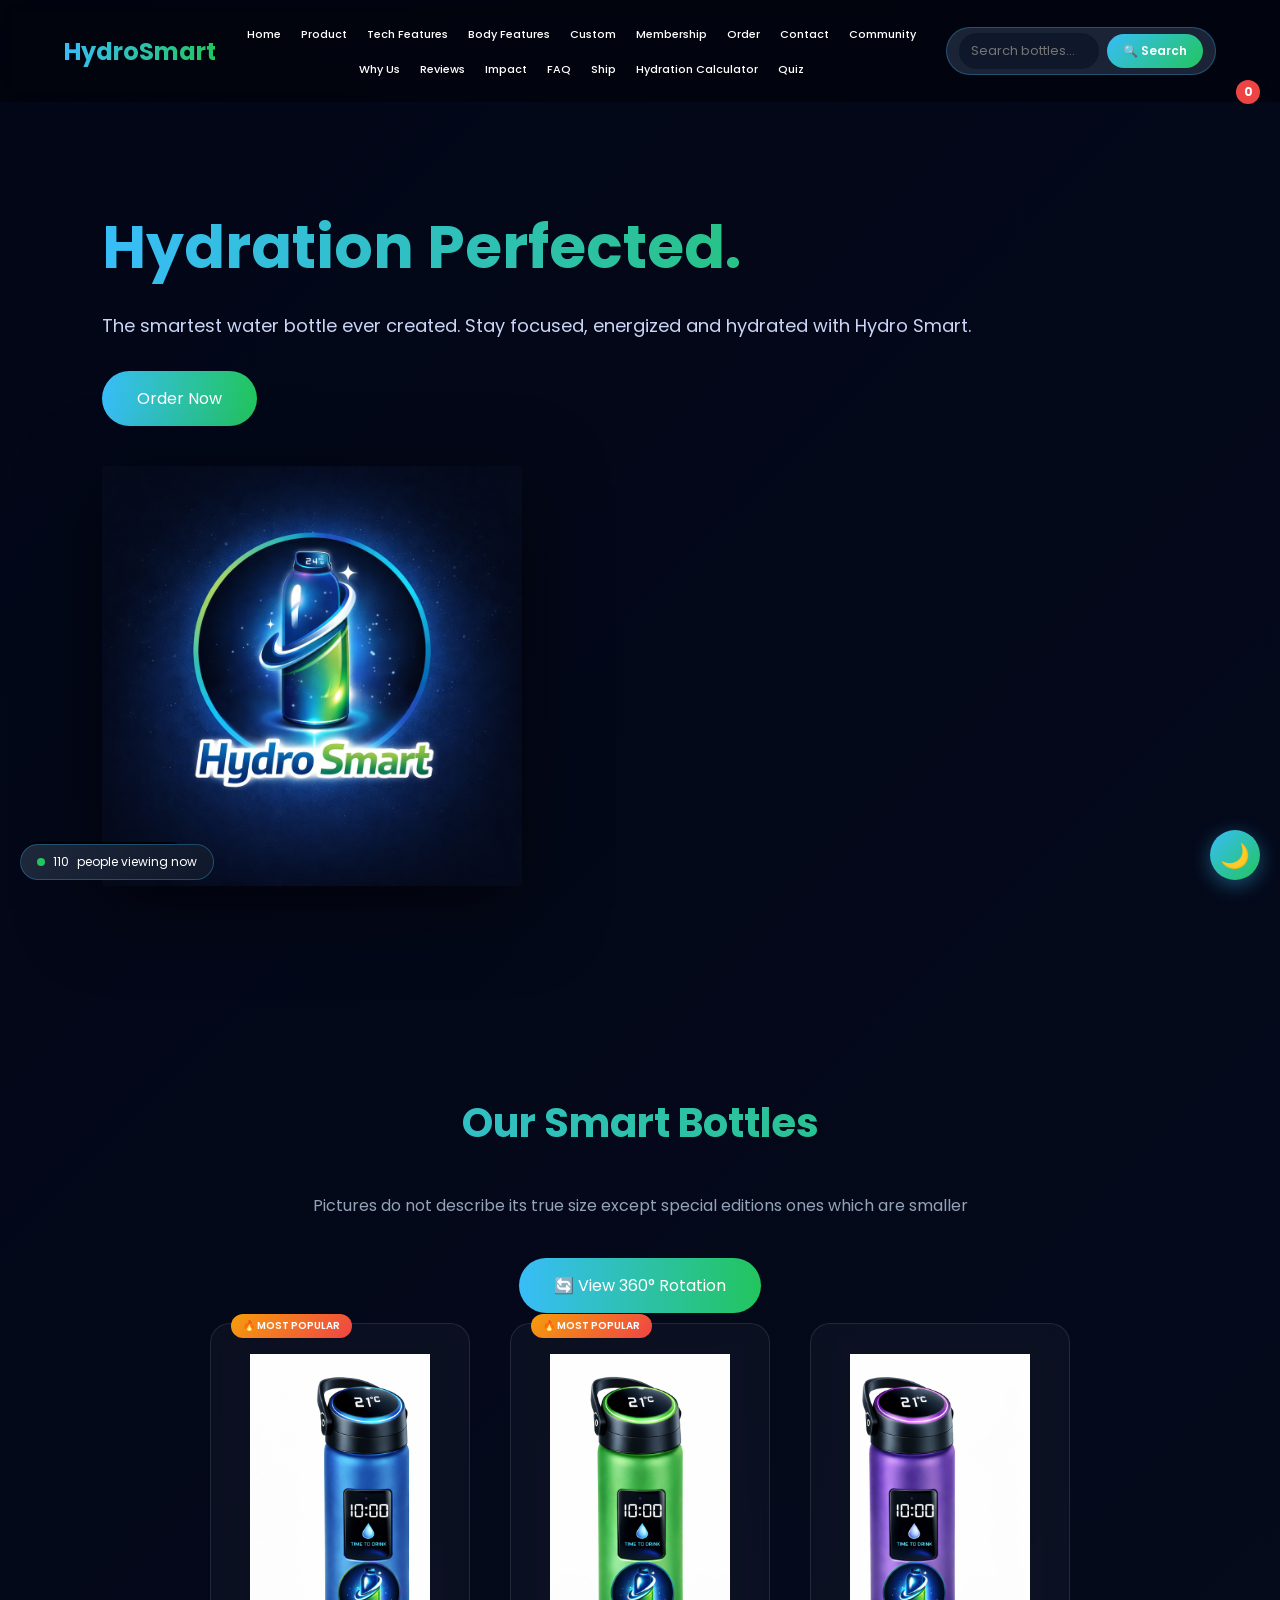
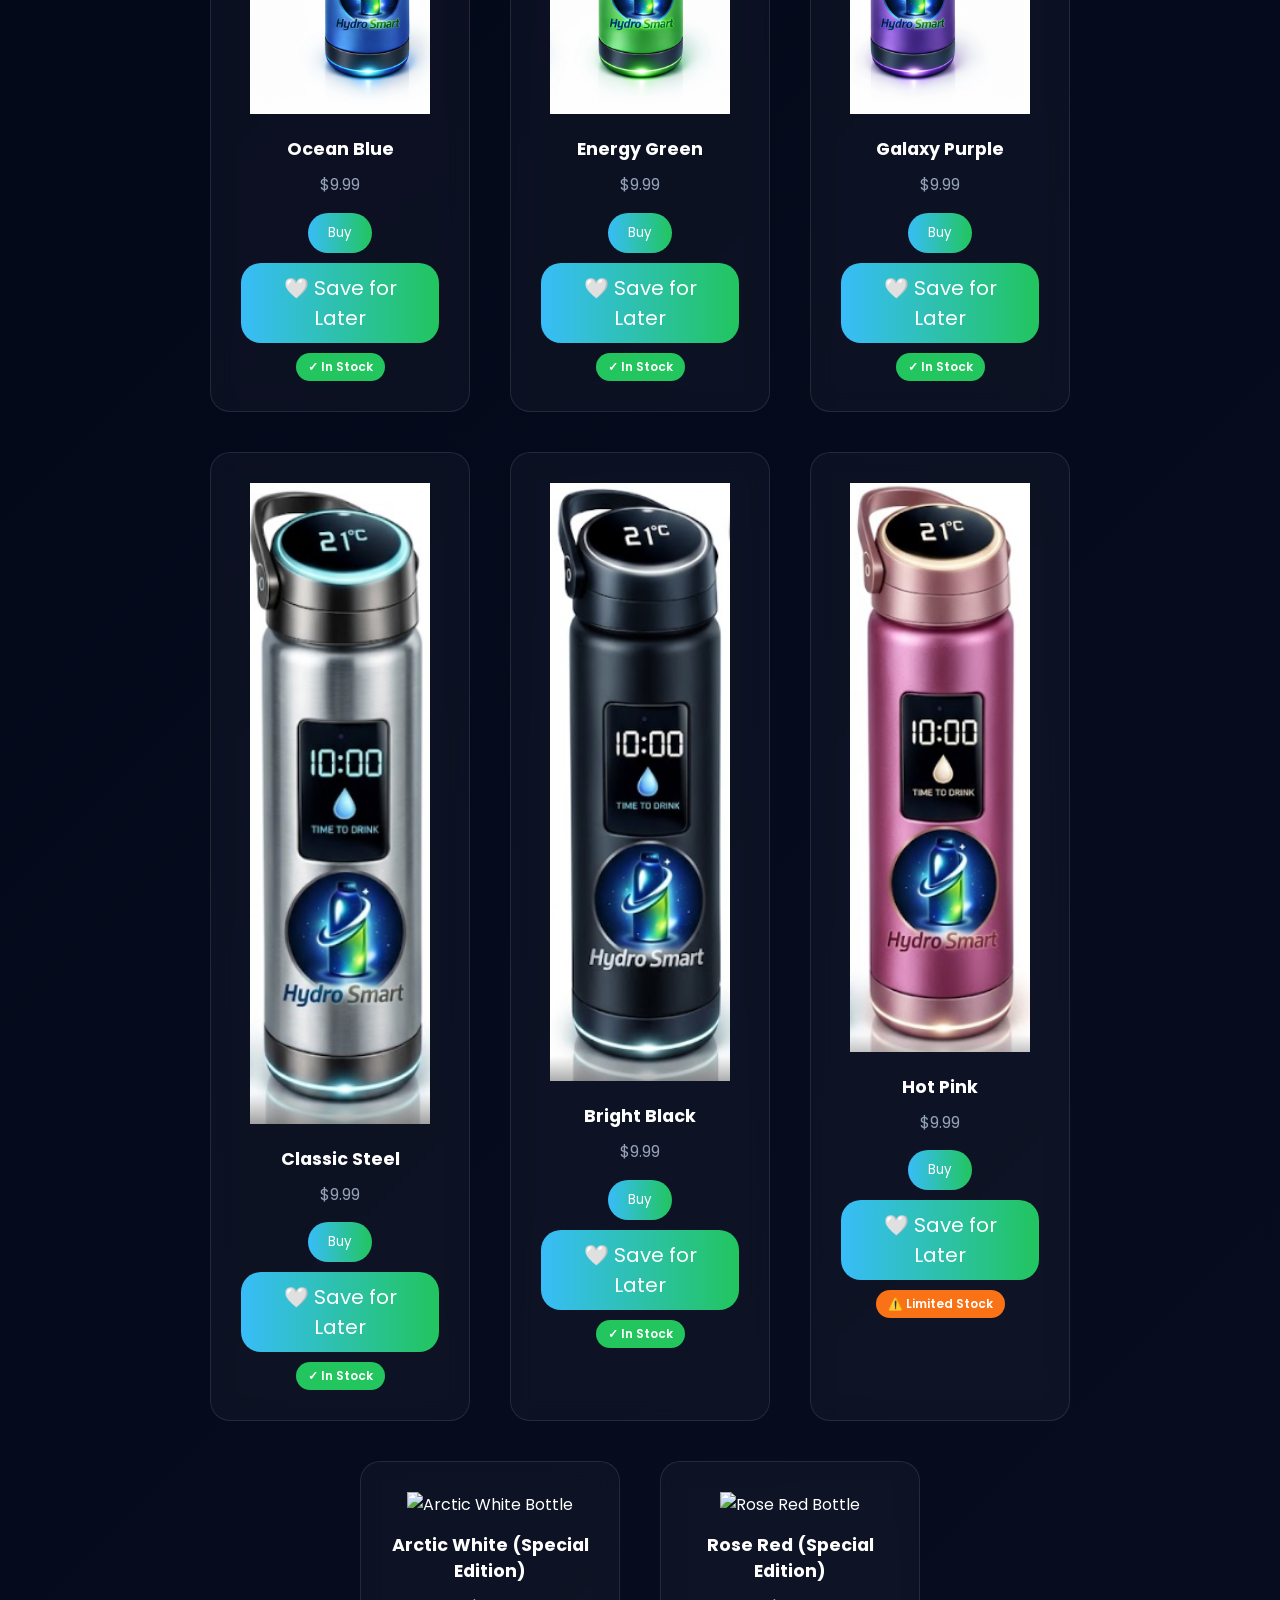
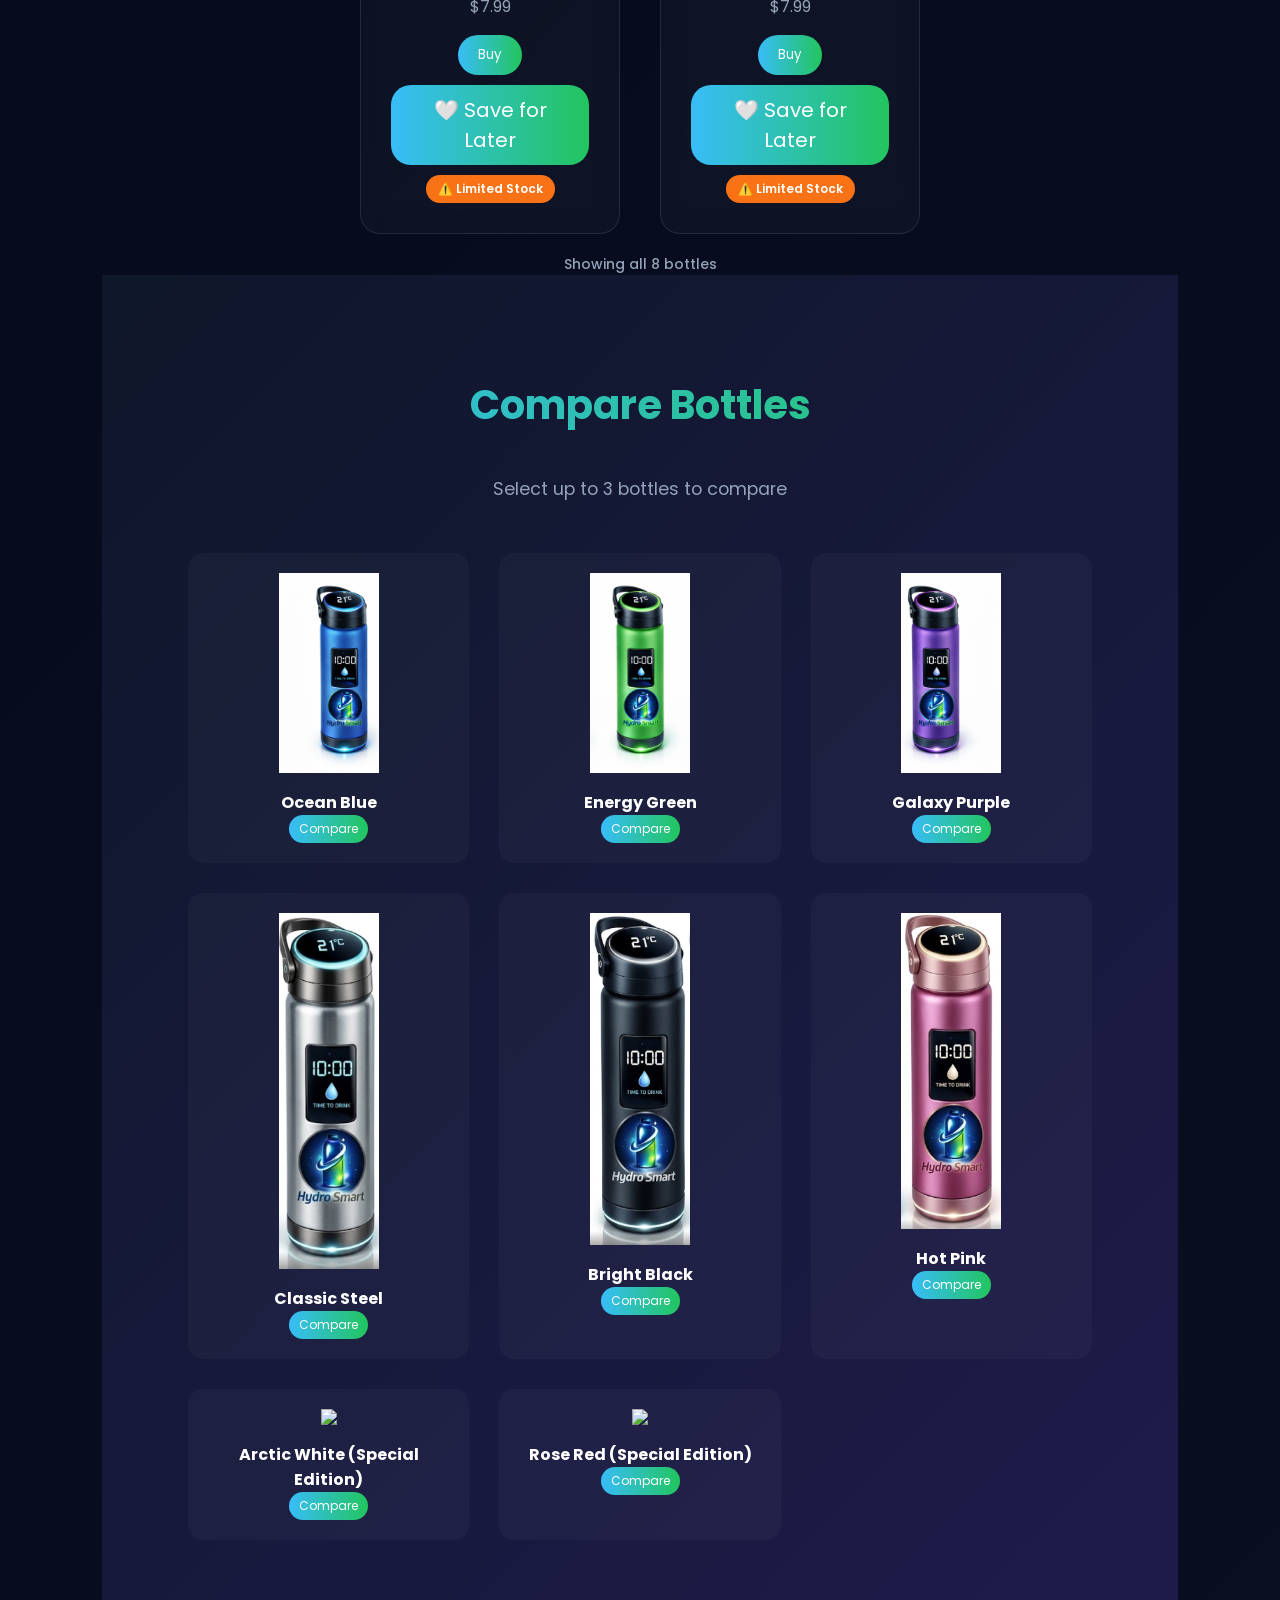
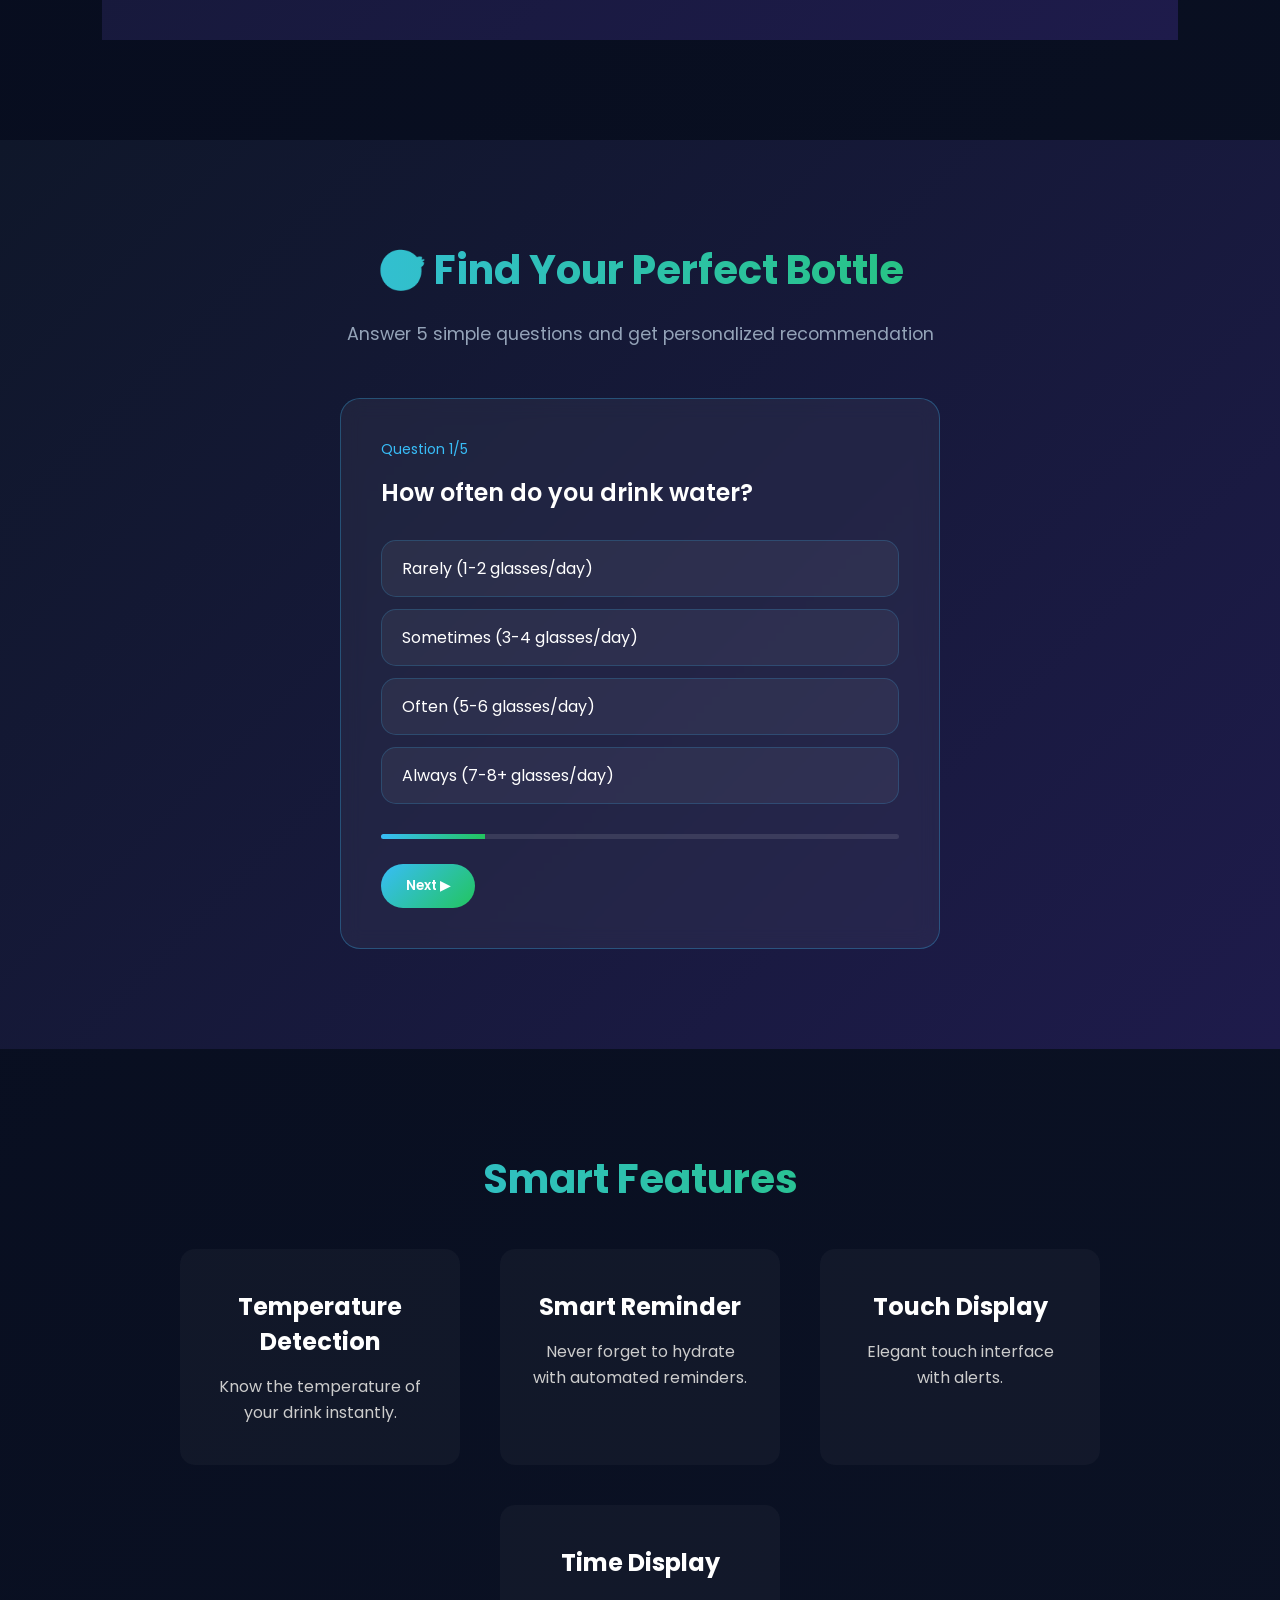
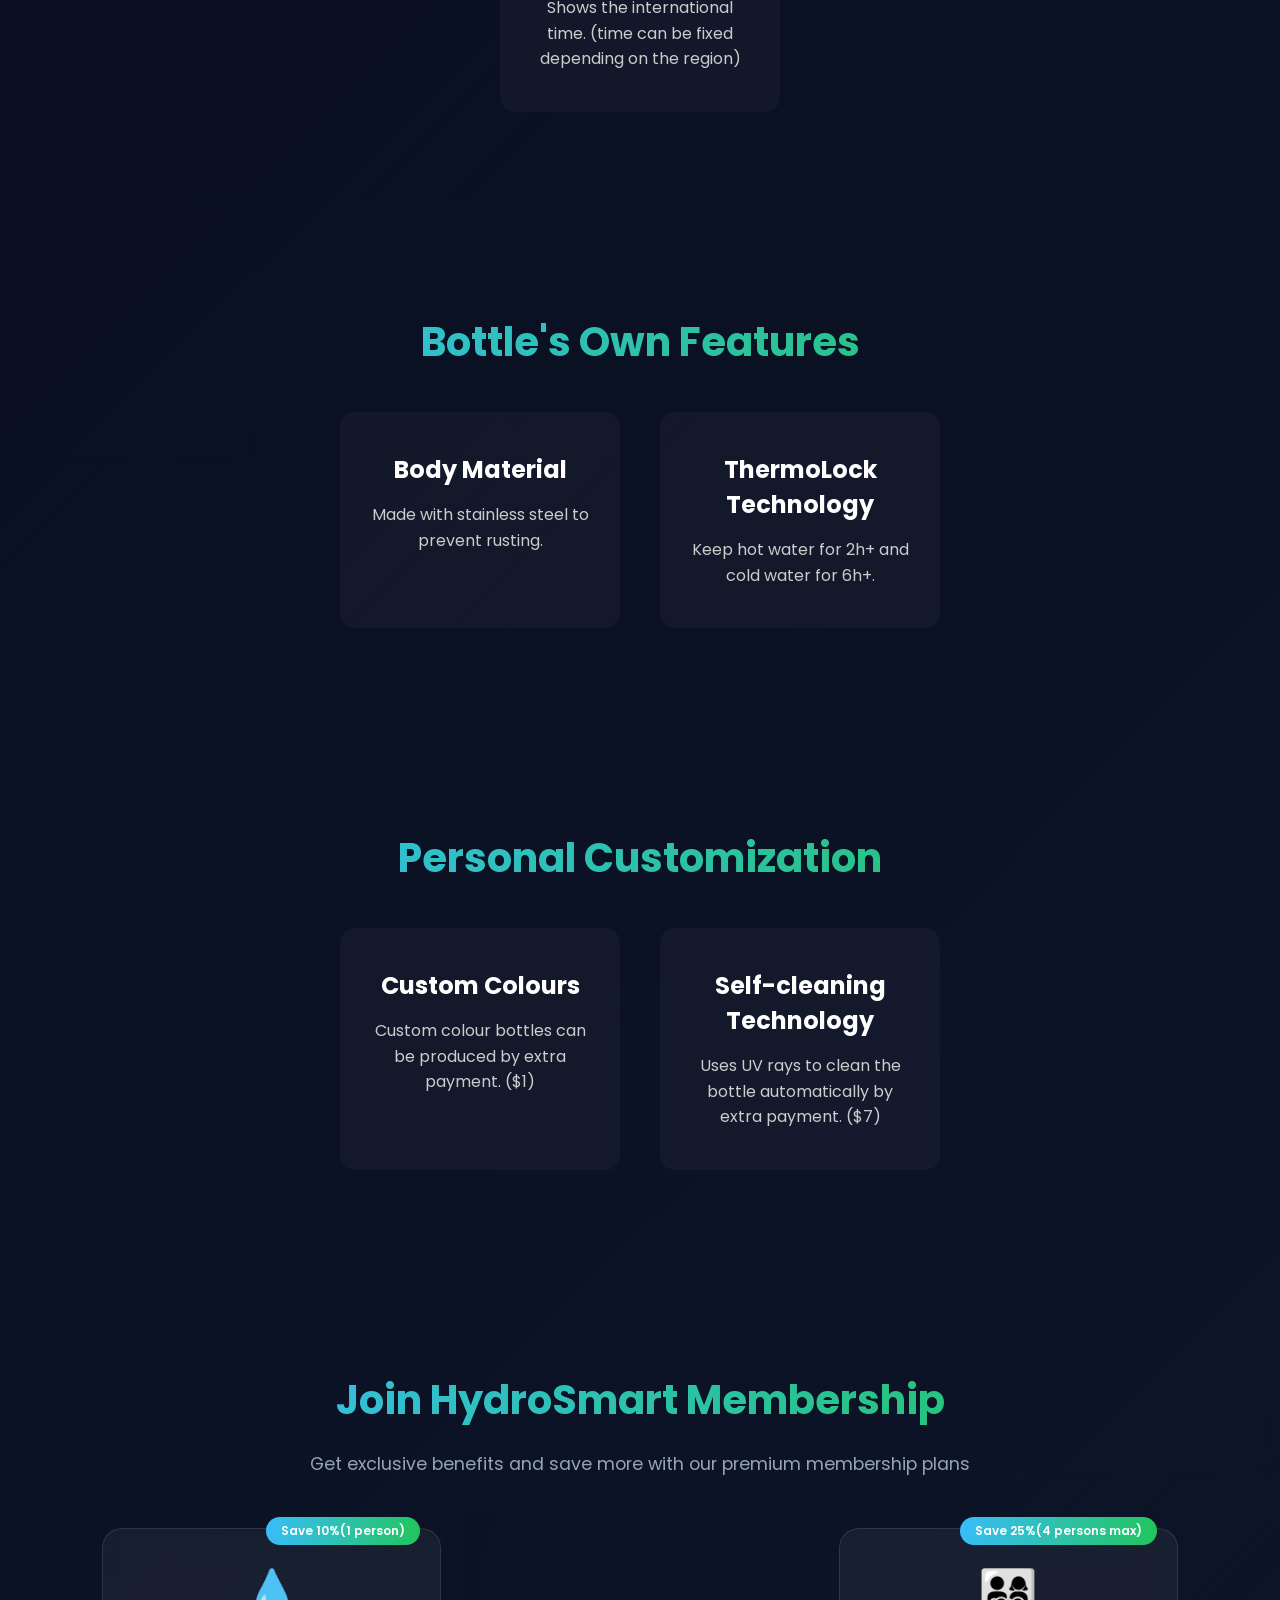
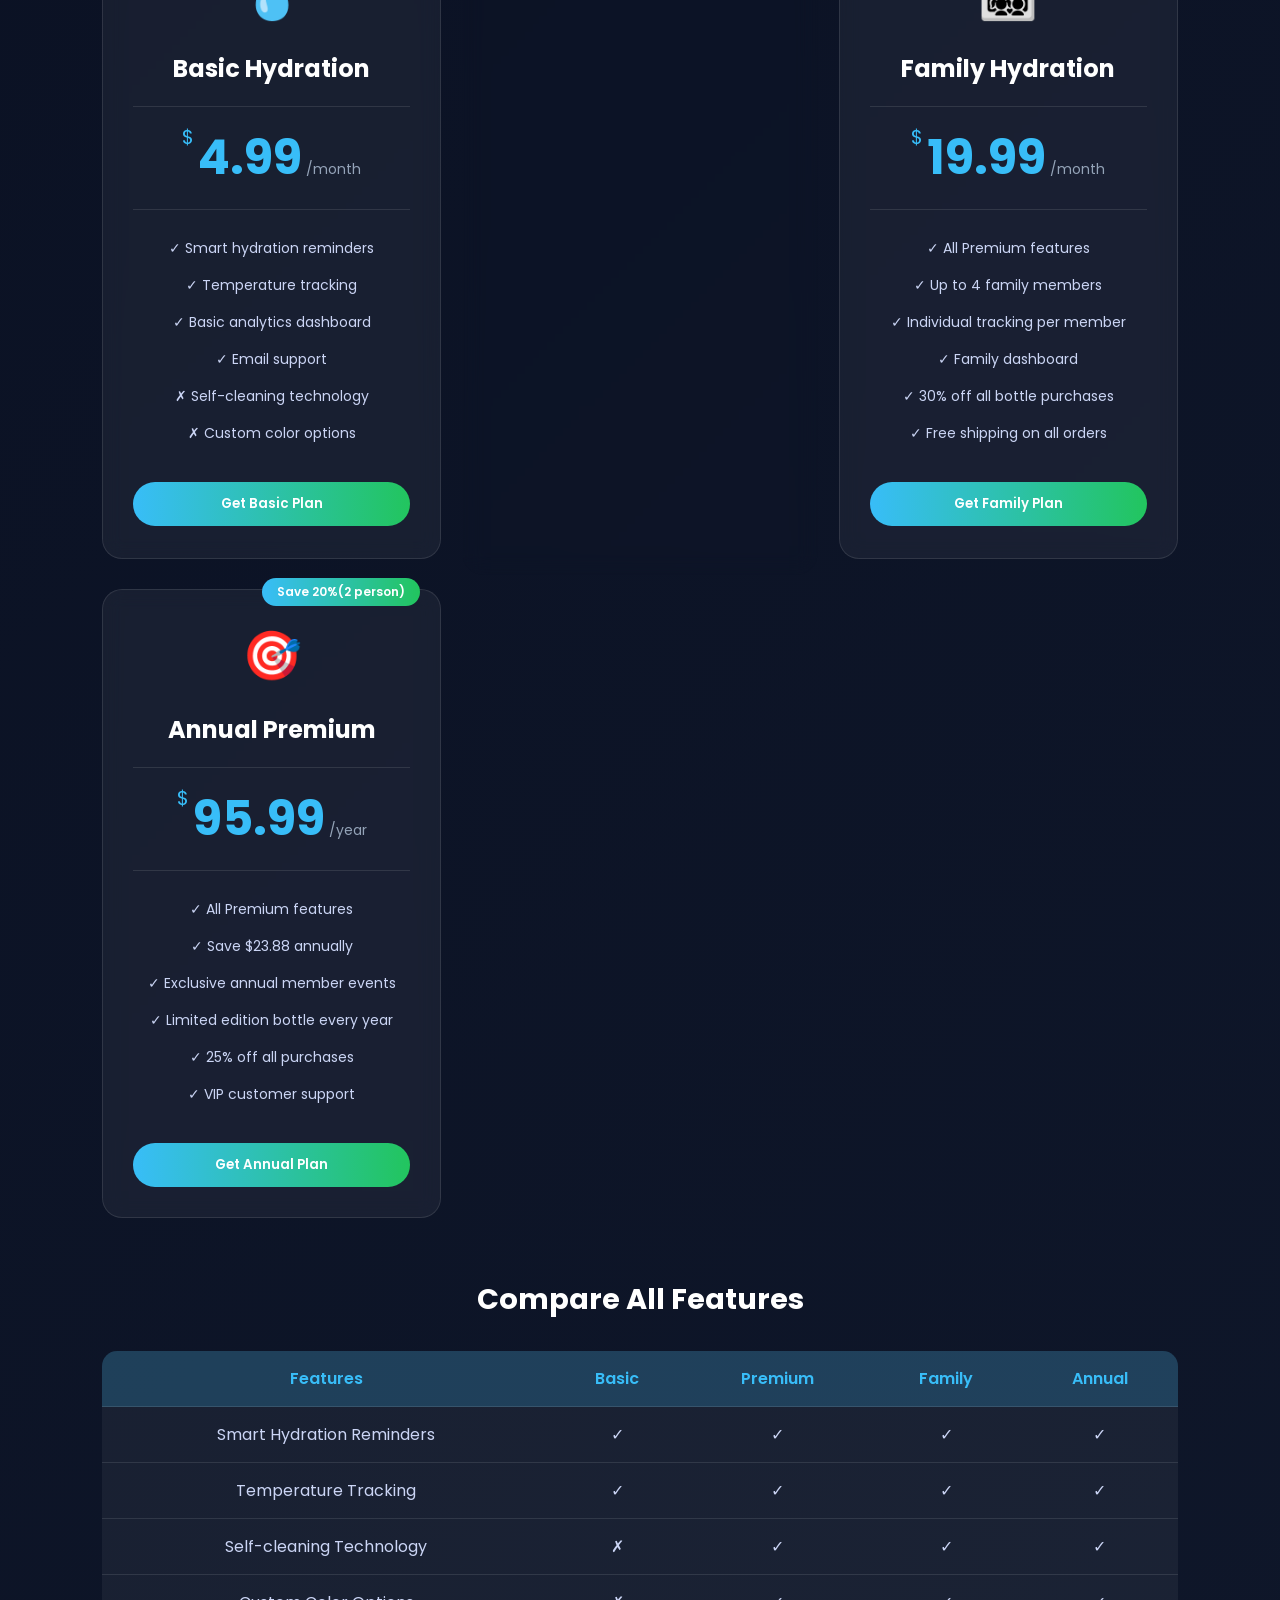
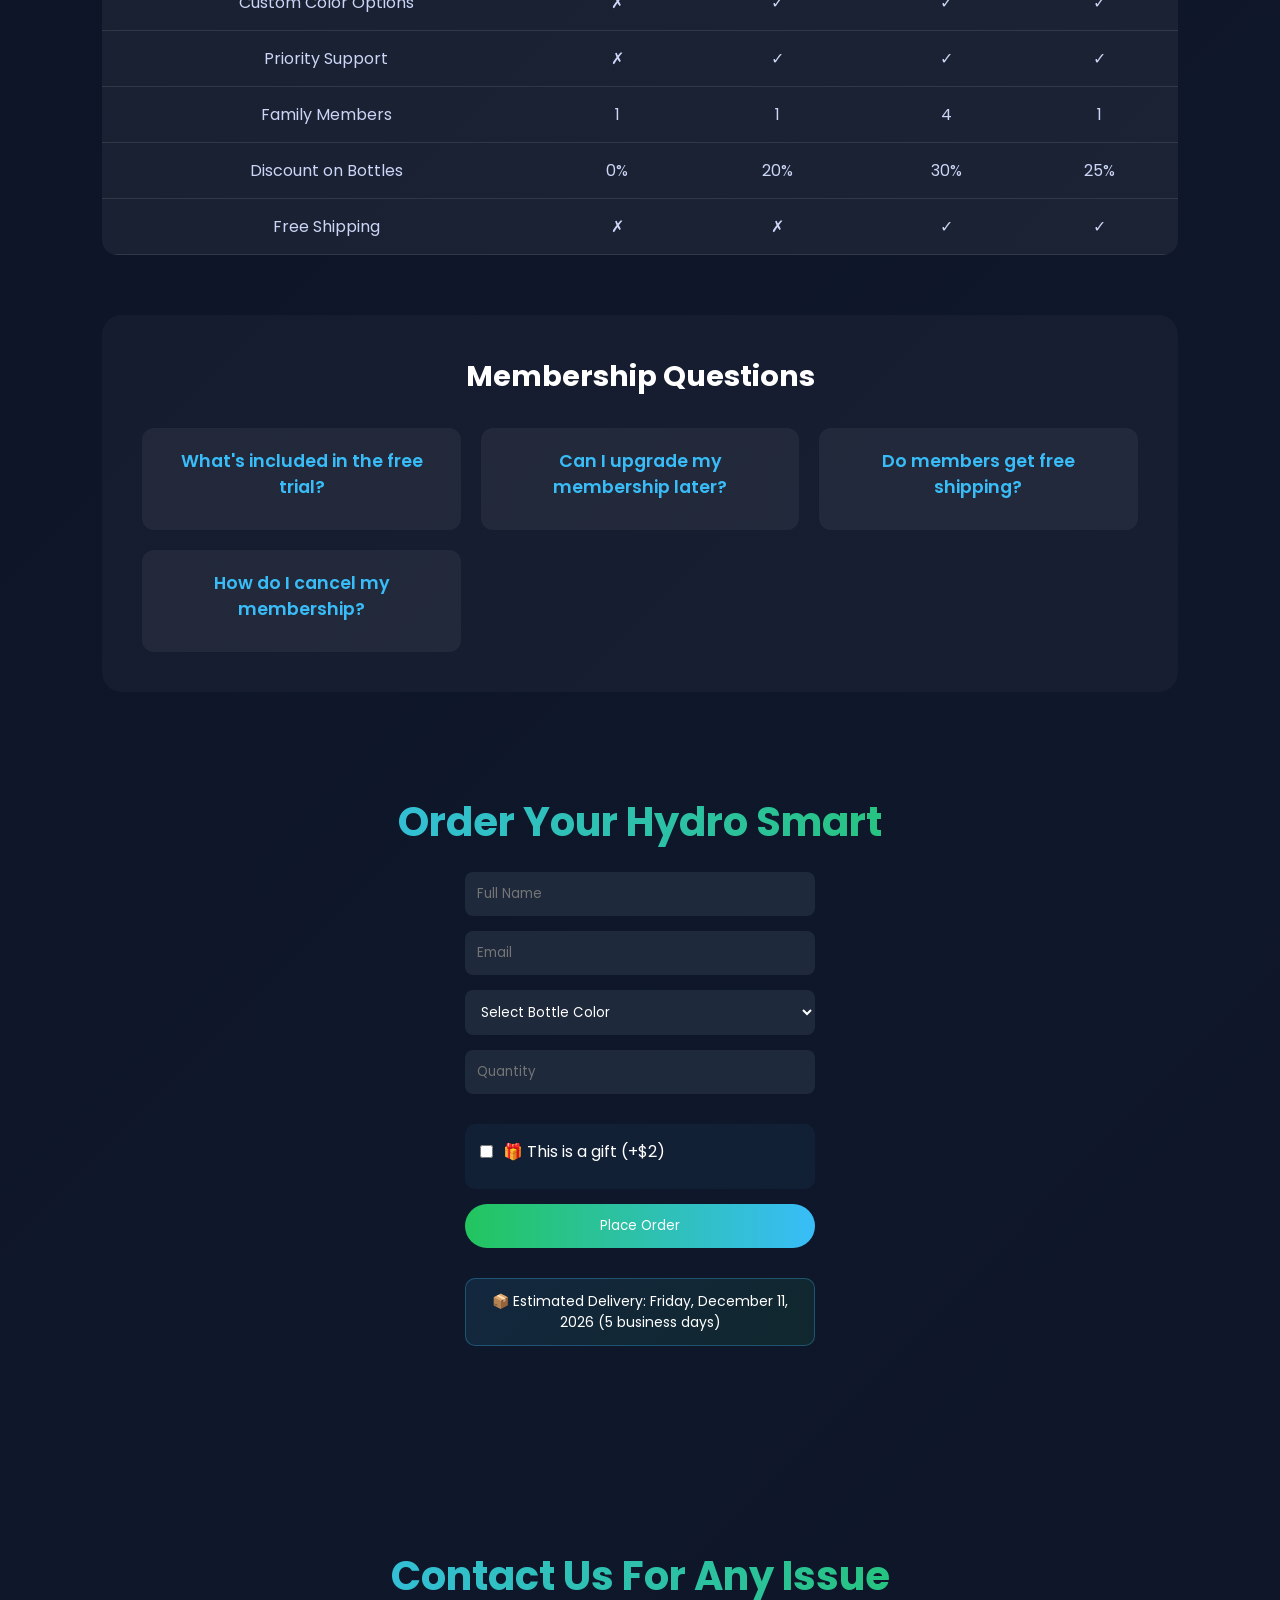
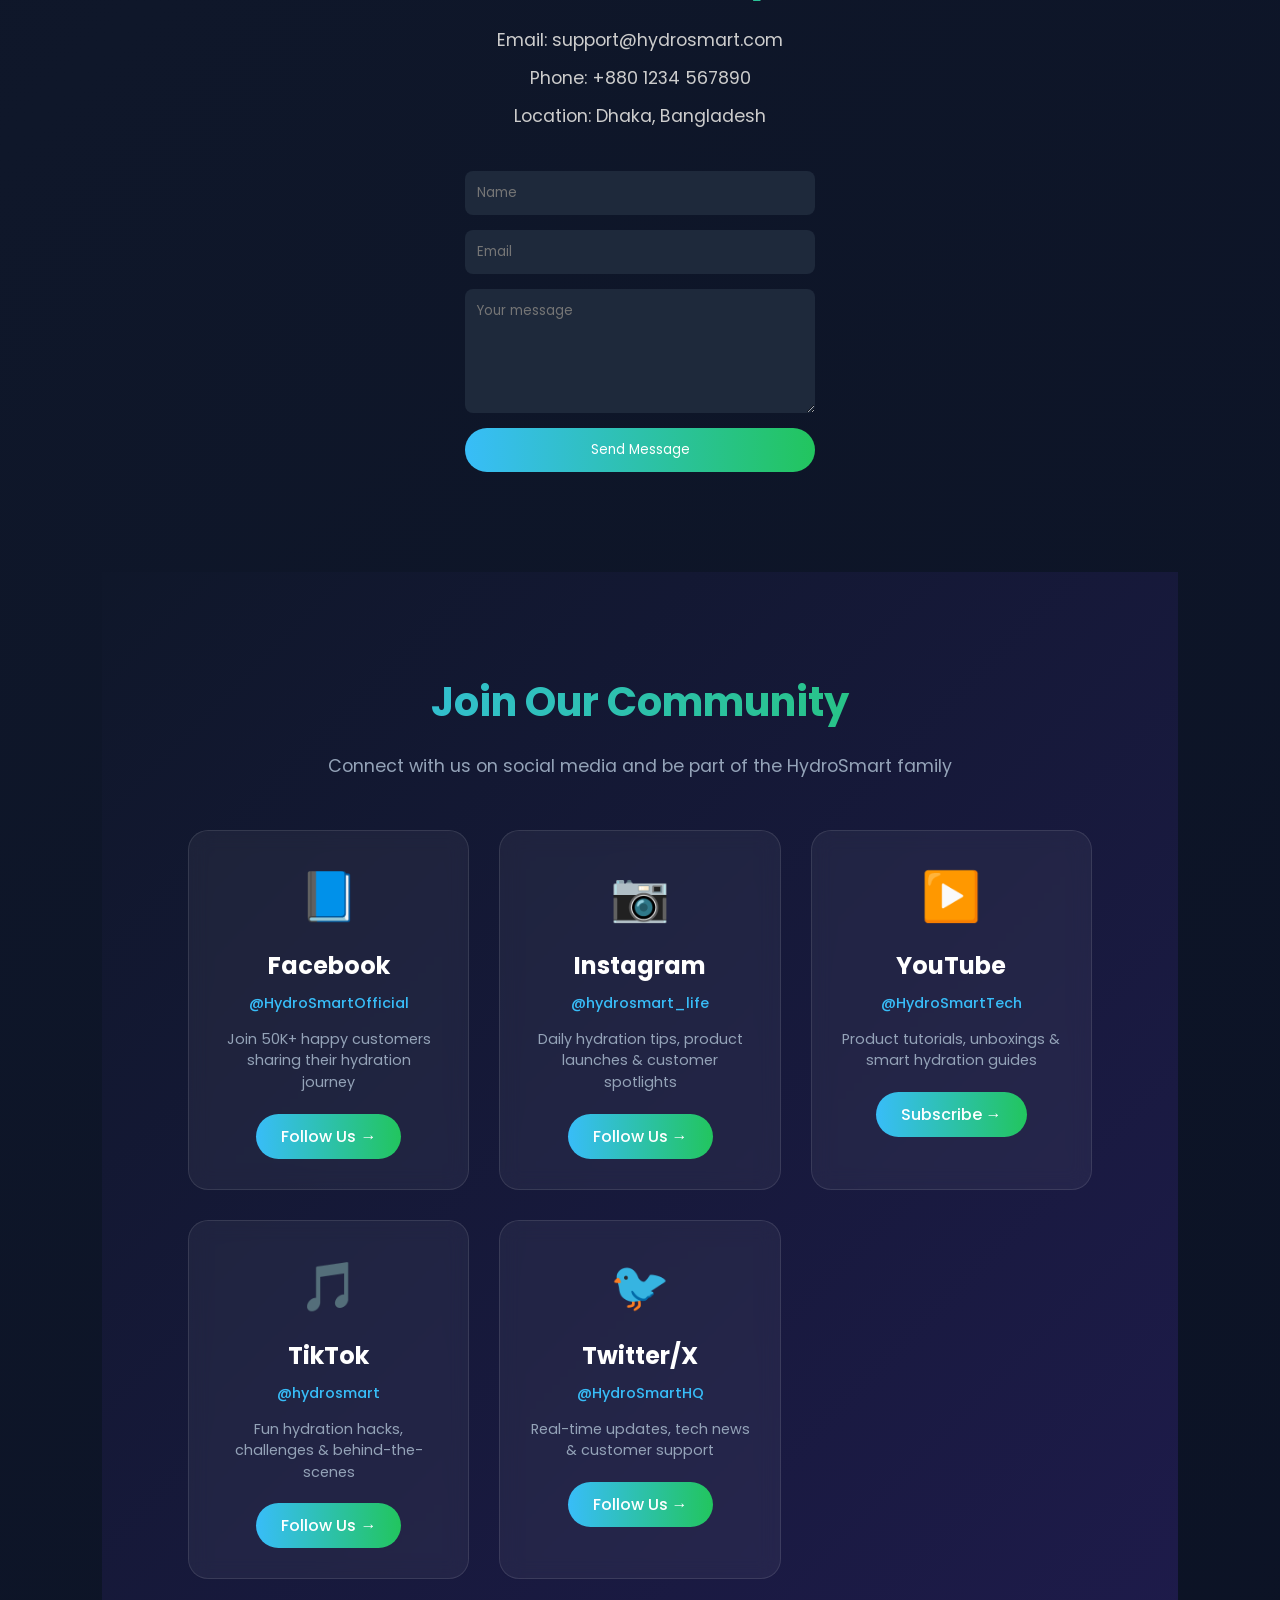
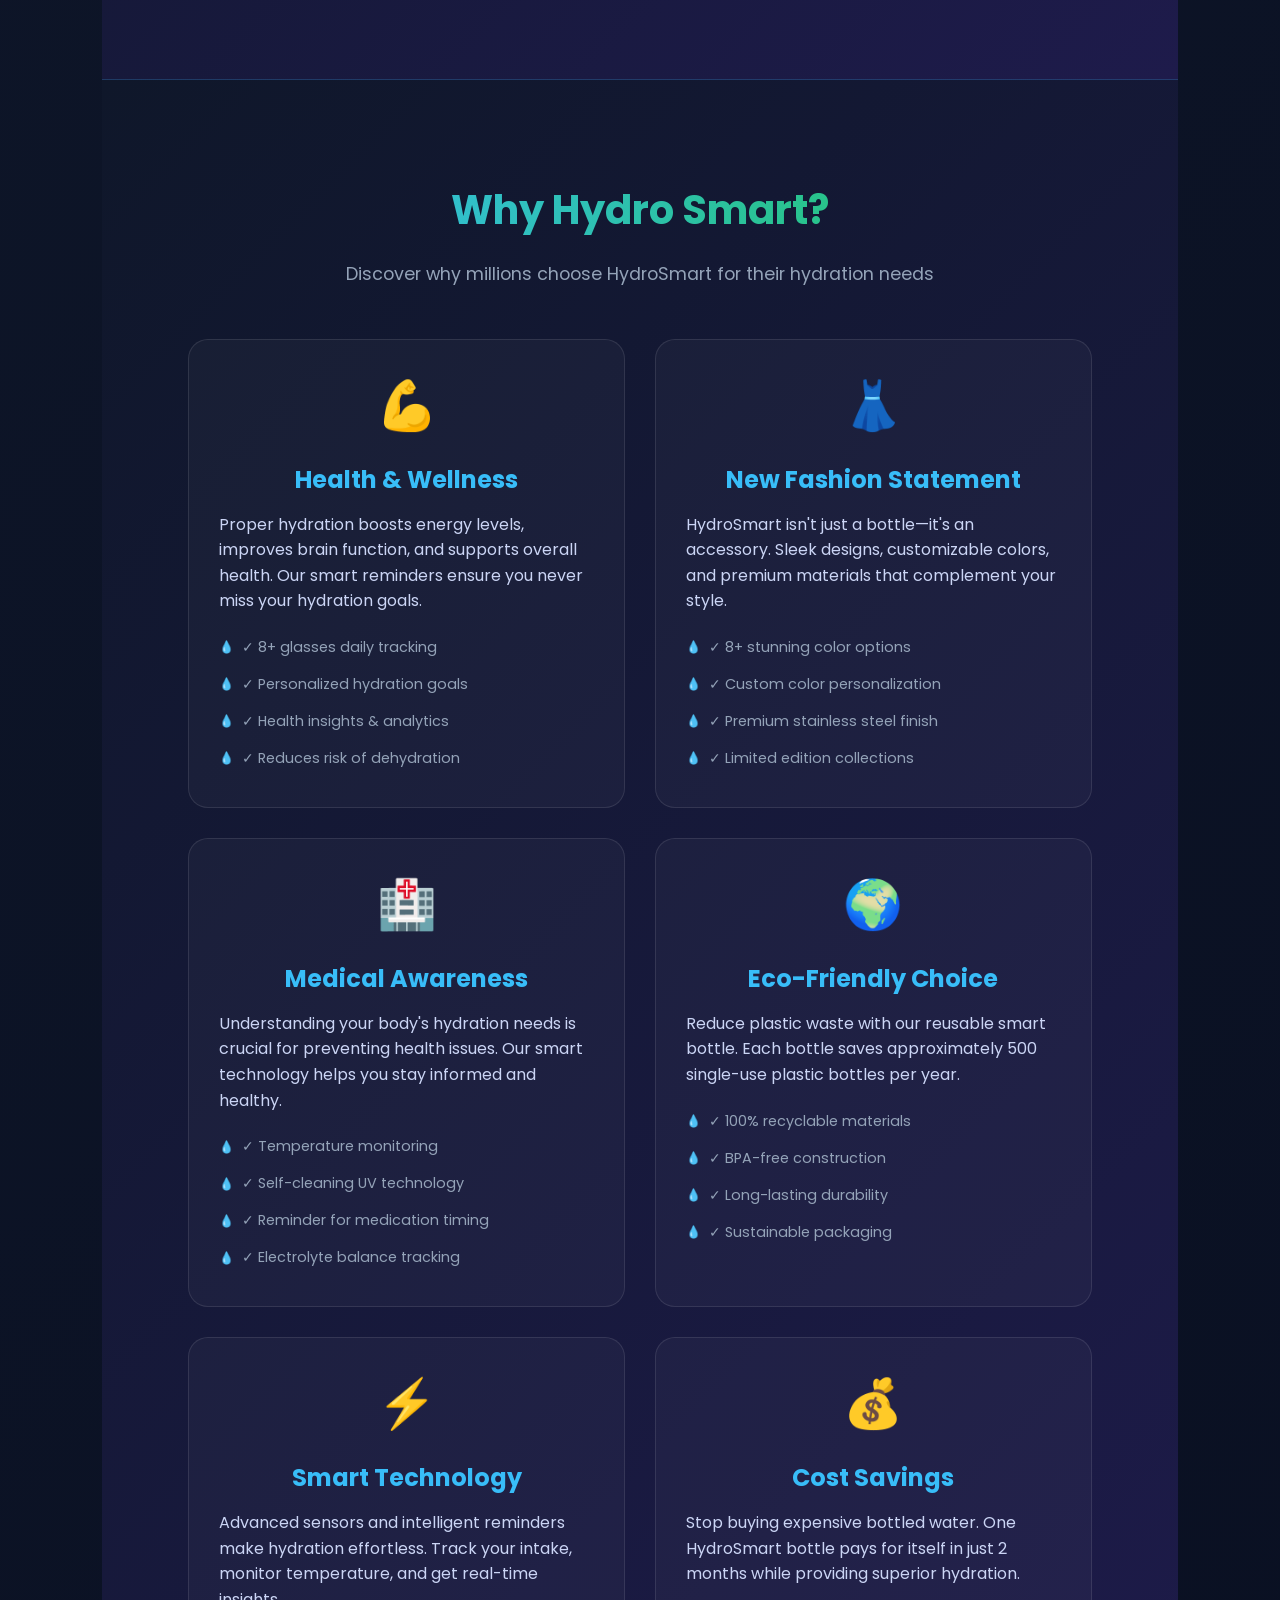
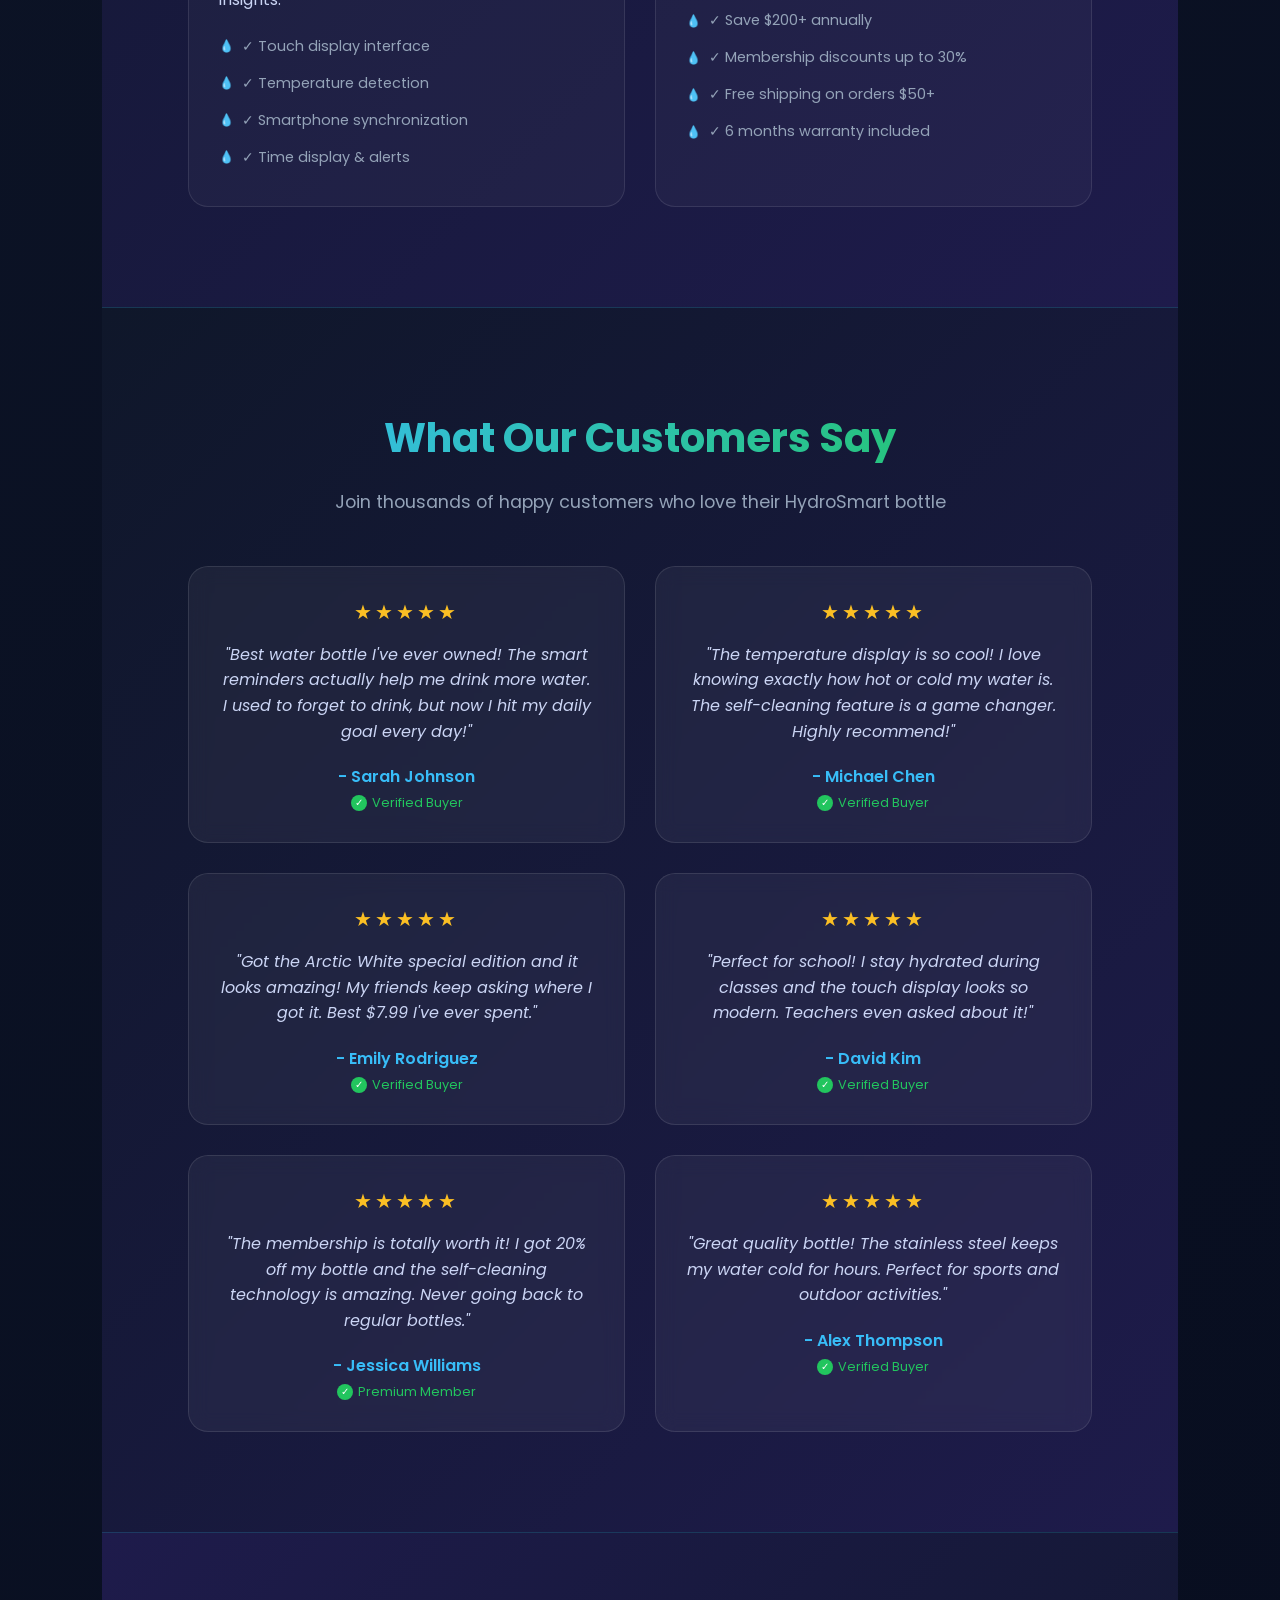
==== commit a9d0661d: "Update index.html" ====
--- a/index.html
+++ b/index.html
@@ -14,44 +14,23 @@
 <style>
 
 /* ========== DARK/LIGHT MODE ========== */
-/* Light Mode Styles */
+:root {
+    --bg-primary: linear-gradient(135deg, #0f172a 0%, #1e1b4b 100%);
+    --bg-secondary: #0f172a;
+    --text-primary: white;
+    --text-secondary: #cbd5f5;
+    --card-bg: rgba(255, 255, 255, 0.03);
+    --border-color: rgba(255, 255, 255, 0.1);
+}
+
 body.light-mode {
-    background: linear-gradient(135deg, #e0f2fe 0%, #bae6fd 100%);
+    --bg-primary: linear-gradient(135deg, #e0f2fe 0%, #bae6fd 100%);
+    --bg-secondary: #f0f9ff;
+    --text-primary: #0f172a;
+    --text-secondary: #334155;
+    --card-bg: rgba(0, 0, 0, 0.03);
+    --border-color: rgba(0, 0, 0, 0.1);
     color: #0f172a;
-}
-
-body.light-mode header {
-    background: rgba(255, 255, 255, 0.95);
-    backdrop-filter: blur(15px);
-}
-
-body.light-mode .logo {
-    background: linear-gradient(90deg, #0284c7, #15803d);
-    -webkit-background-clip: text;
-    background-clip: text;
-    -webkit-text-fill-color: transparent;
-}
-
-body.light-mode nav a {
-    color: #0f172a;
-}
-
-body.light-mode nav a:hover {
-    color: #0284c7;
-}
-
-body.light-mode .search-input {
-    background: #e2e8f0;
-    color: #0f172a;
-}
-
-body.light-mode .search-input::placeholder {
-    color: #64748b;
-}
-
-body.light-mode .search-container {
-    background: rgba(226, 232, 240, 0.9);
-    border: 1px solid rgba(2, 132, 199, 0.3);
 }
 
 body.light-mode .card,
@@ -60,97 +39,38 @@
 body.light-mode .customization,
 body.light-mode .membership-card,
 body.light-mode .social-card,
-body.light-mode .benefit-card,
-body.light-mode .review-card,
-body.light-mode .fact-card,
-body.light-mode .compare-card,
-body.light-mode .quiz-card,
-body.light-mode .quiz-result-card {
-    background: rgba(255, 255, 255, 0.9);
-    border: 1px solid rgba(0, 0, 0, 0.1);
+body.light-mode .benefit-card {
+    background: rgba(255, 255, 255, 0.8);
+    color: #0f172a;
 }
 
 body.light-mode .card h3,
 body.light-mode .techfeature h3,
-body.light-mode .bodyfeature h3,
-body.light-mode .customization h3,
-body.light-mode .membership-card h3,
-body.light-mode .review-card h3,
-body.light-mode .benefit-card h3 {
+body.light-mode .bodyfeature h3 {
     color: #0f172a;
 }
 
 body.light-mode .card p,
 body.light-mode .techfeature p,
-body.light-mode .bodyfeature p,
-body.light-mode .customization p,
-body.light-mode .review-text,
-body.light-mode .benefit-content p,
-body.light-mode .benefit-content ul li {
+body.light-mode .bodyfeature p {
     color: #334155;
 }
 
-body.light-mode .hero-text p,
-body.light-mode .section-subtitle {
-    color: #475569;
-}
-
-body.light-mode .order input,
-body.light-mode .order select,
-body.light-mode .contact input,
-body.light-mode .contact textarea {
+body.light-mode header {
+    background: rgba(255, 255, 255, 0.9);
+}
+
+body.light-mode .search-input {
     background: #e2e8f0;
     color: #0f172a;
 }
 
-body.light-mode .order input::placeholder,
-body.light-mode .contact input::placeholder {
-    color: #64748b;
-}
-
-body.light-mode footer {
-    background: #e2e8f0;
-    color: #475569;
-}
-
-body.light-mode .comparison-table th,
-body.light-mode .comparison-table td {
-    color: #0f172a;
-}
-
-body.light-mode .price .amount,
-body.light-mode .price .currency {
-    color: #0284c7;
-}
-
-body.light-mode .membership-badge {
-    background: linear-gradient(90deg, #0284c7, #15803d);
-}
-
-body.light-mode .quiz-option {
-    background: rgba(0, 0, 0, 0.05);
-    color: #0f172a;
-}
-
-body.light-mode .quiz-text {
-    color: #0f172a;
-}
-
-body.light-mode .hydration-fact {
-    background: rgba(0, 0, 0, 0.05);
-}
-
-body.light-mode .fact-text {
-    color: #334155;
-}
-
-/* Mode Toggle Button */
 .mode-toggle {
     position: fixed;
     bottom: 20px;
     right: 20px;
-    width: 55px;
-    height: 55px;
+    width: 50px;
+    height: 50px;
     border-radius: 50%;
     background: linear-gradient(135deg, #38bdf8, #22c55e);
     border: none;
@@ -160,9 +80,6 @@
     z-index: 1000;
     transition: 0.3s;
     box-shadow: 0 5px 20px rgba(56, 189, 248, 0.4);
-    display: flex;
-    align-items: center;
-    justify-content: center;
 }
 
 .mode-toggle:hover {
@@ -5605,53 +5522,28 @@
     setTimeout(() => offlineMsg.classList.remove('show'), 3000);
 });
 
-// ========== DARK/LIGHT MODE TOGGLE (FIXED) ==========
-// Function to apply dark/light mode
-function setDarkLightMode(isLight) {
-    const body = document.body;
-    const modeToggle = document.getElementById('modeToggle');
-    
-    if (isLight) {
-        body.classList.add('light-mode');
-        if (modeToggle) modeToggle.textContent = '☀️';
+// ========== DARK/LIGHT MODE TOGGLE ==========
+const modeToggle = document.getElementById('modeToggle');
+const body = document.body;
+
+// Check for saved preference
+const savedMode = localStorage.getItem('mode');
+if (savedMode === 'light') {
+    body.classList.add('light-mode');
+    modeToggle.textContent = '☀️';
+}
+
+modeToggle?.addEventListener('click', () => {
+    body.classList.toggle('light-mode');
+    if (body.classList.contains('light-mode')) {
+        modeToggle.textContent = '☀️';
         localStorage.setItem('mode', 'light');
     } else {
-        body.classList.remove('light-mode');
-        if (modeToggle) modeToggle.textContent = '🌙';
+        modeToggle.textContent = '🌙';
         localStorage.setItem('mode', 'dark');
     }
-}
-
-// Check for saved preference on page load
-const savedMode = localStorage.getItem('mode');
-if (savedMode === 'light') {
-    setDarkLightMode(true);
-} else {
-    setDarkLightMode(false);
-}
-
-// Add click event to mode toggle button
-const modeToggle = document.getElementById('modeToggle');
-if (modeToggle) {
-    // Remove any existing event listeners
-    const newModeToggle = modeToggle.cloneNode(true);
-    modeToggle.parentNode.replaceChild(newModeToggle, modeToggle);
-    
-    newModeToggle.addEventListener('click', function(e) {
-        e.preventDefault();
-        e.stopPropagation();
-        const body = document.body;
-        const isCurrentlyLight = body.classList.contains('light-mode');
-        
-        if (isCurrentlyLight) {
-            setDarkLightMode(false);
-            console.log('Switched to Dark Mode');
-        } else {
-            setDarkLightMode(true);
-            console.log('Switched to Light Mode');
-        }
-    });
-}
+});
+
 // ========== BOTTLE QUIZ (FULLY WORKING) ==========
 const quizQuestions = [
     {
@@ -5799,15 +5691,6 @@
 if (document.getElementById('quizOptions')) {
     loadQuestion();
 }
-
-<button onclick="testMode()" style="position: fixed; bottom: 90px; right: 20px; z-index: 1000; padding: 5px 10px; background: red; color: white;">Test Mode</button>
-
-<script>
-function testMode() {
-    const body = document.body;
-    body.classList.toggle('light-mode');
-    console.log('Mode toggled, current classes:', body.className);
-}
     
 </script>
 
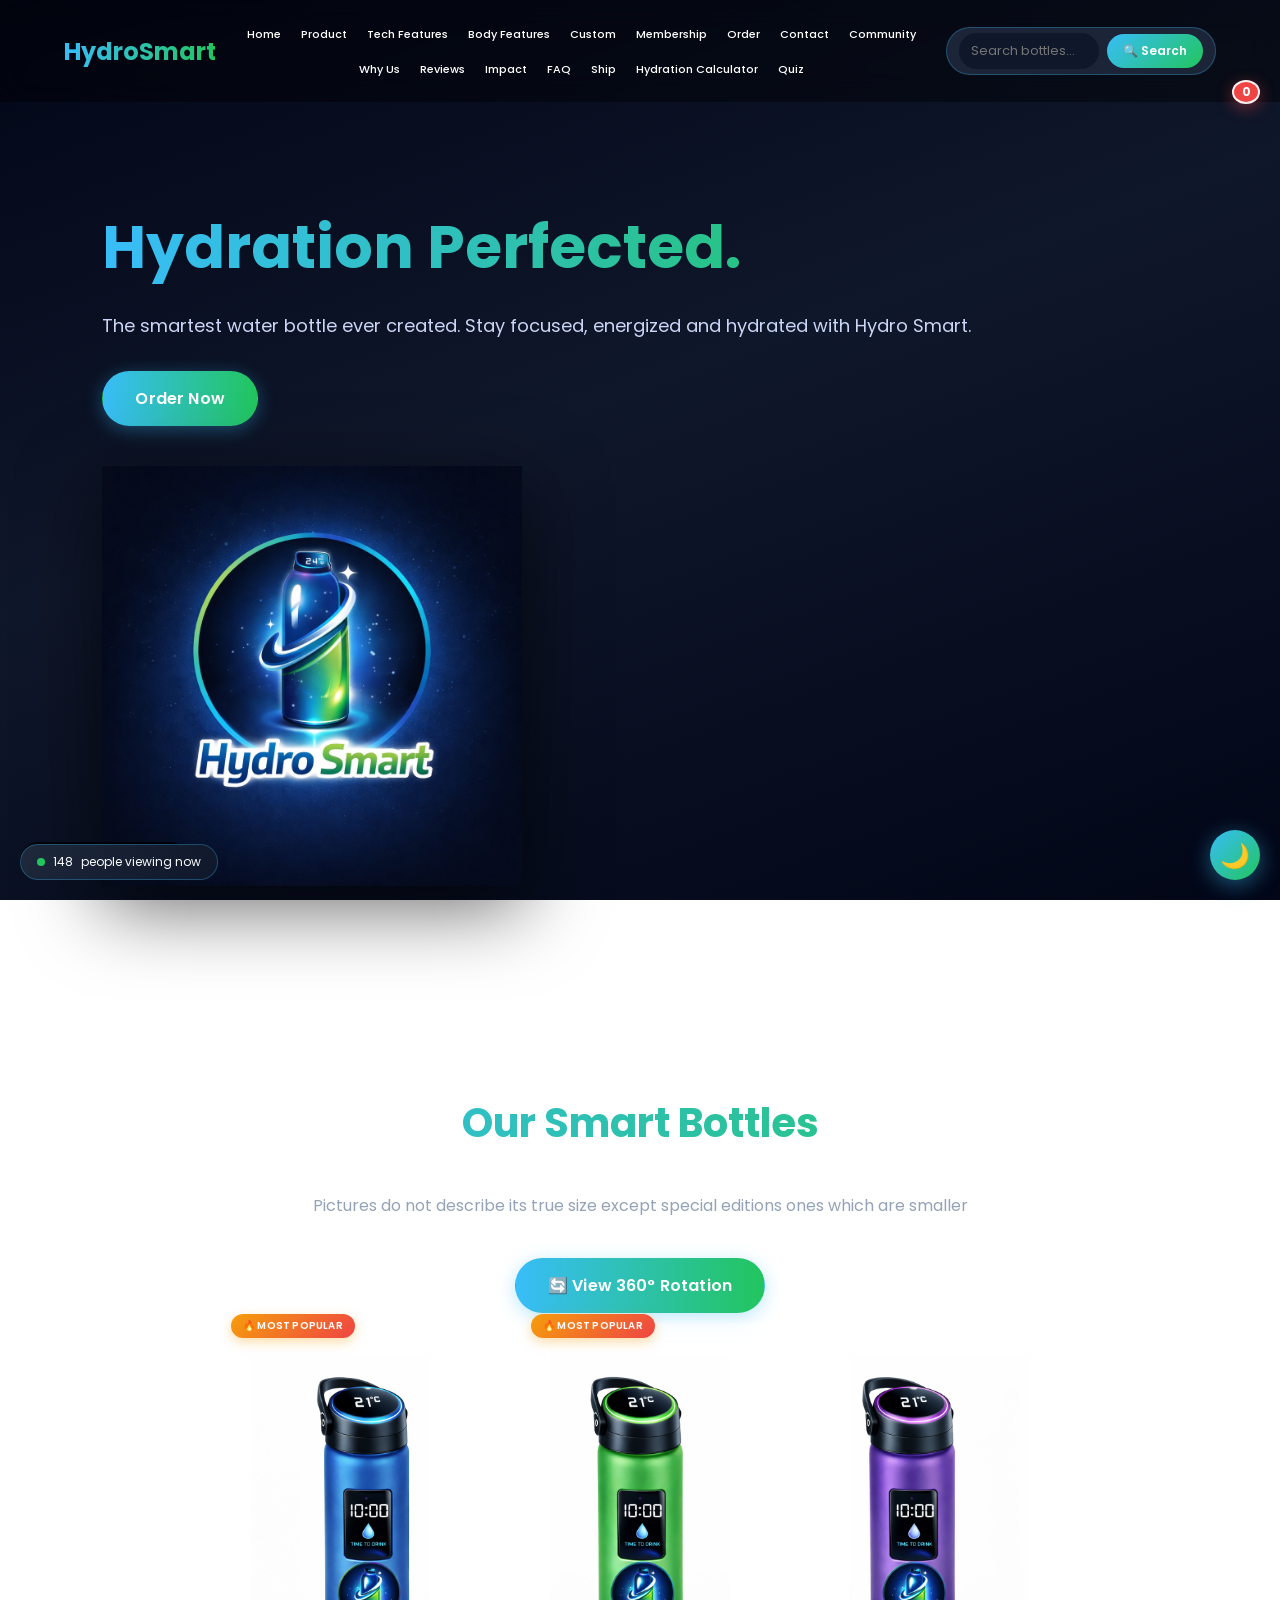
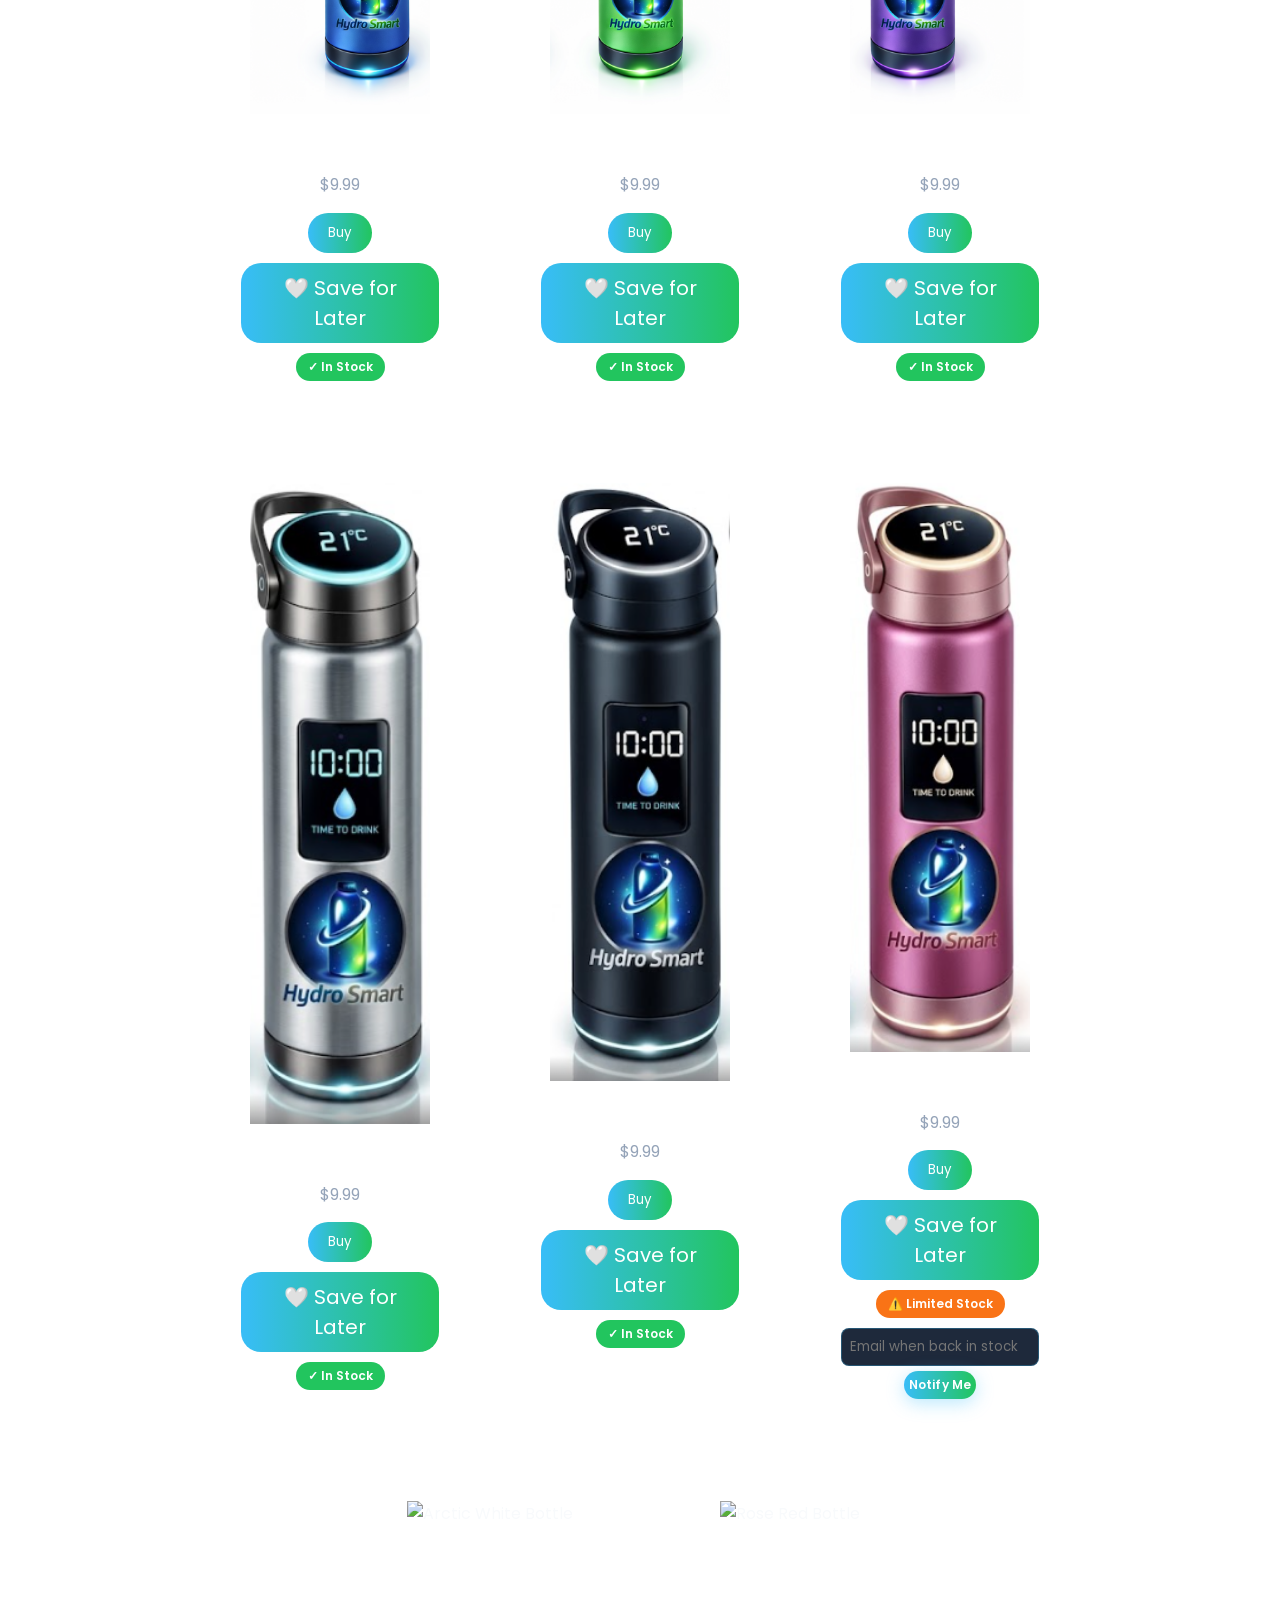
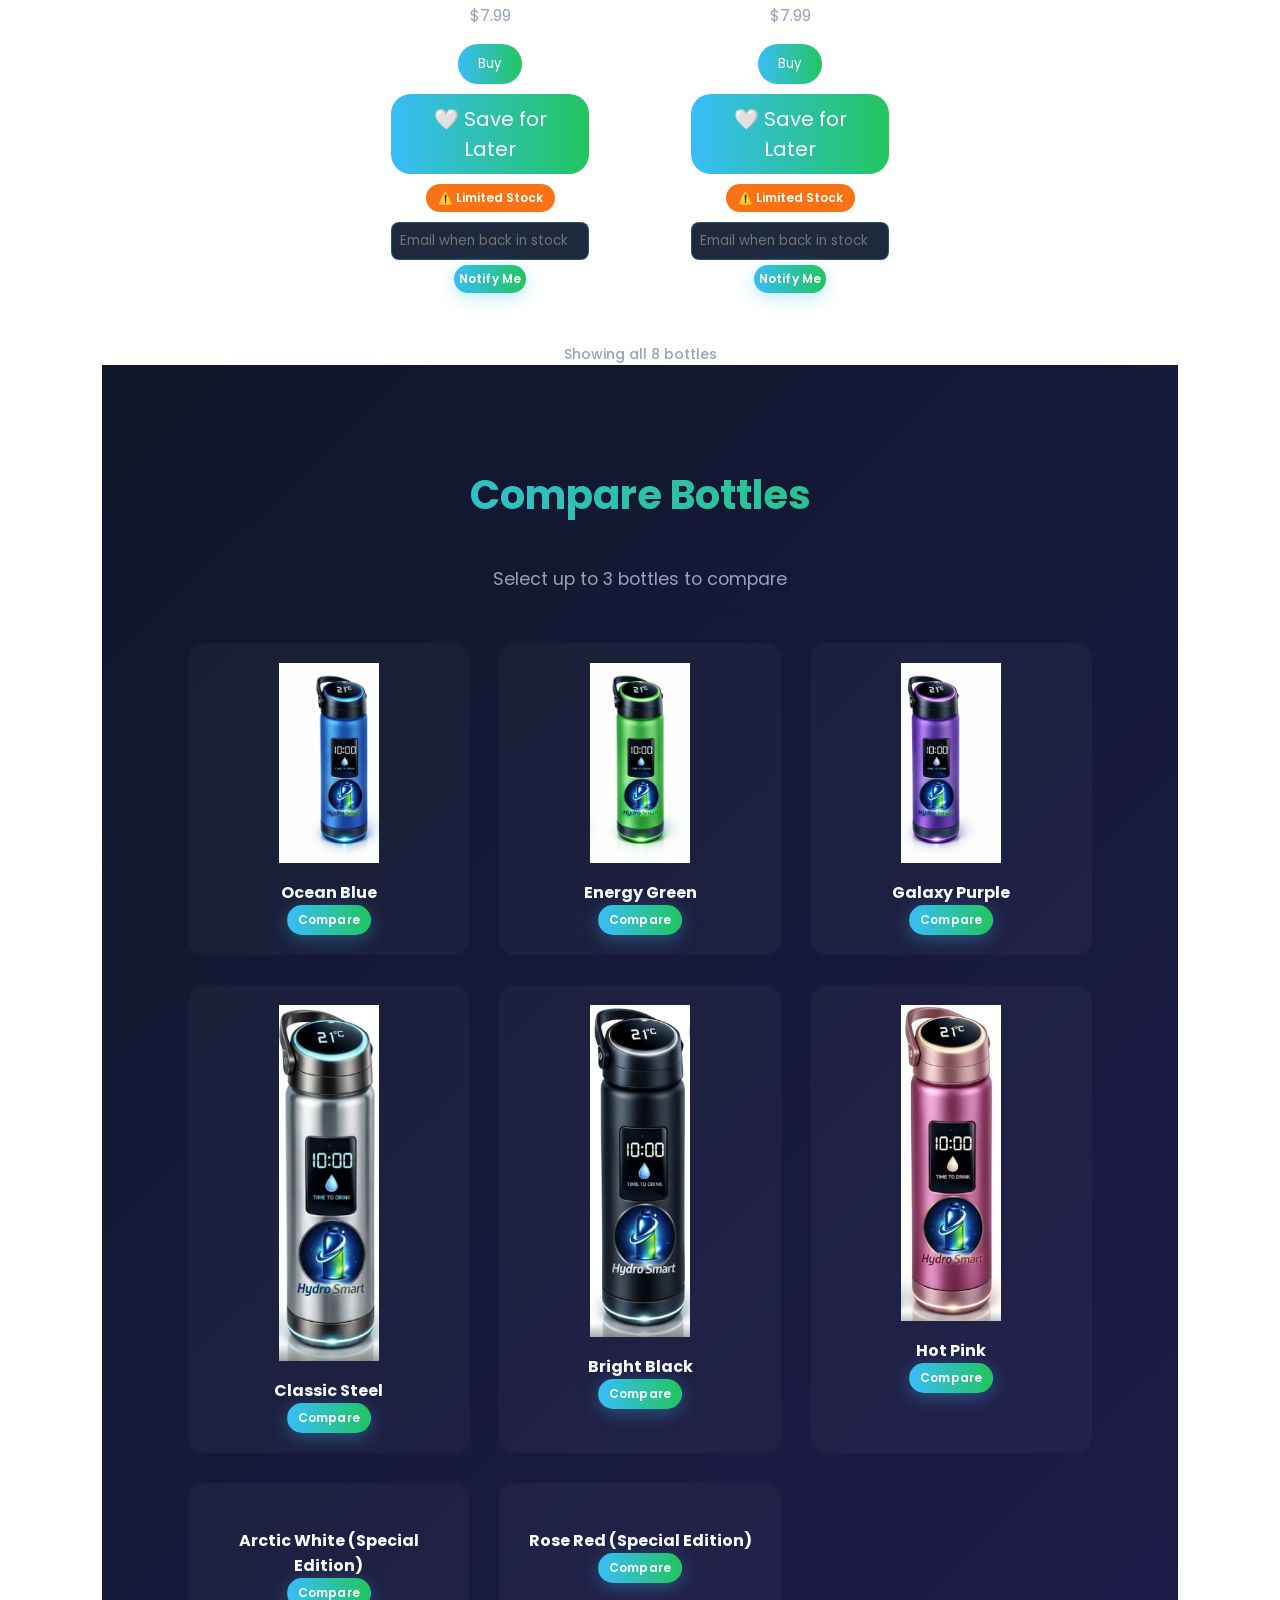
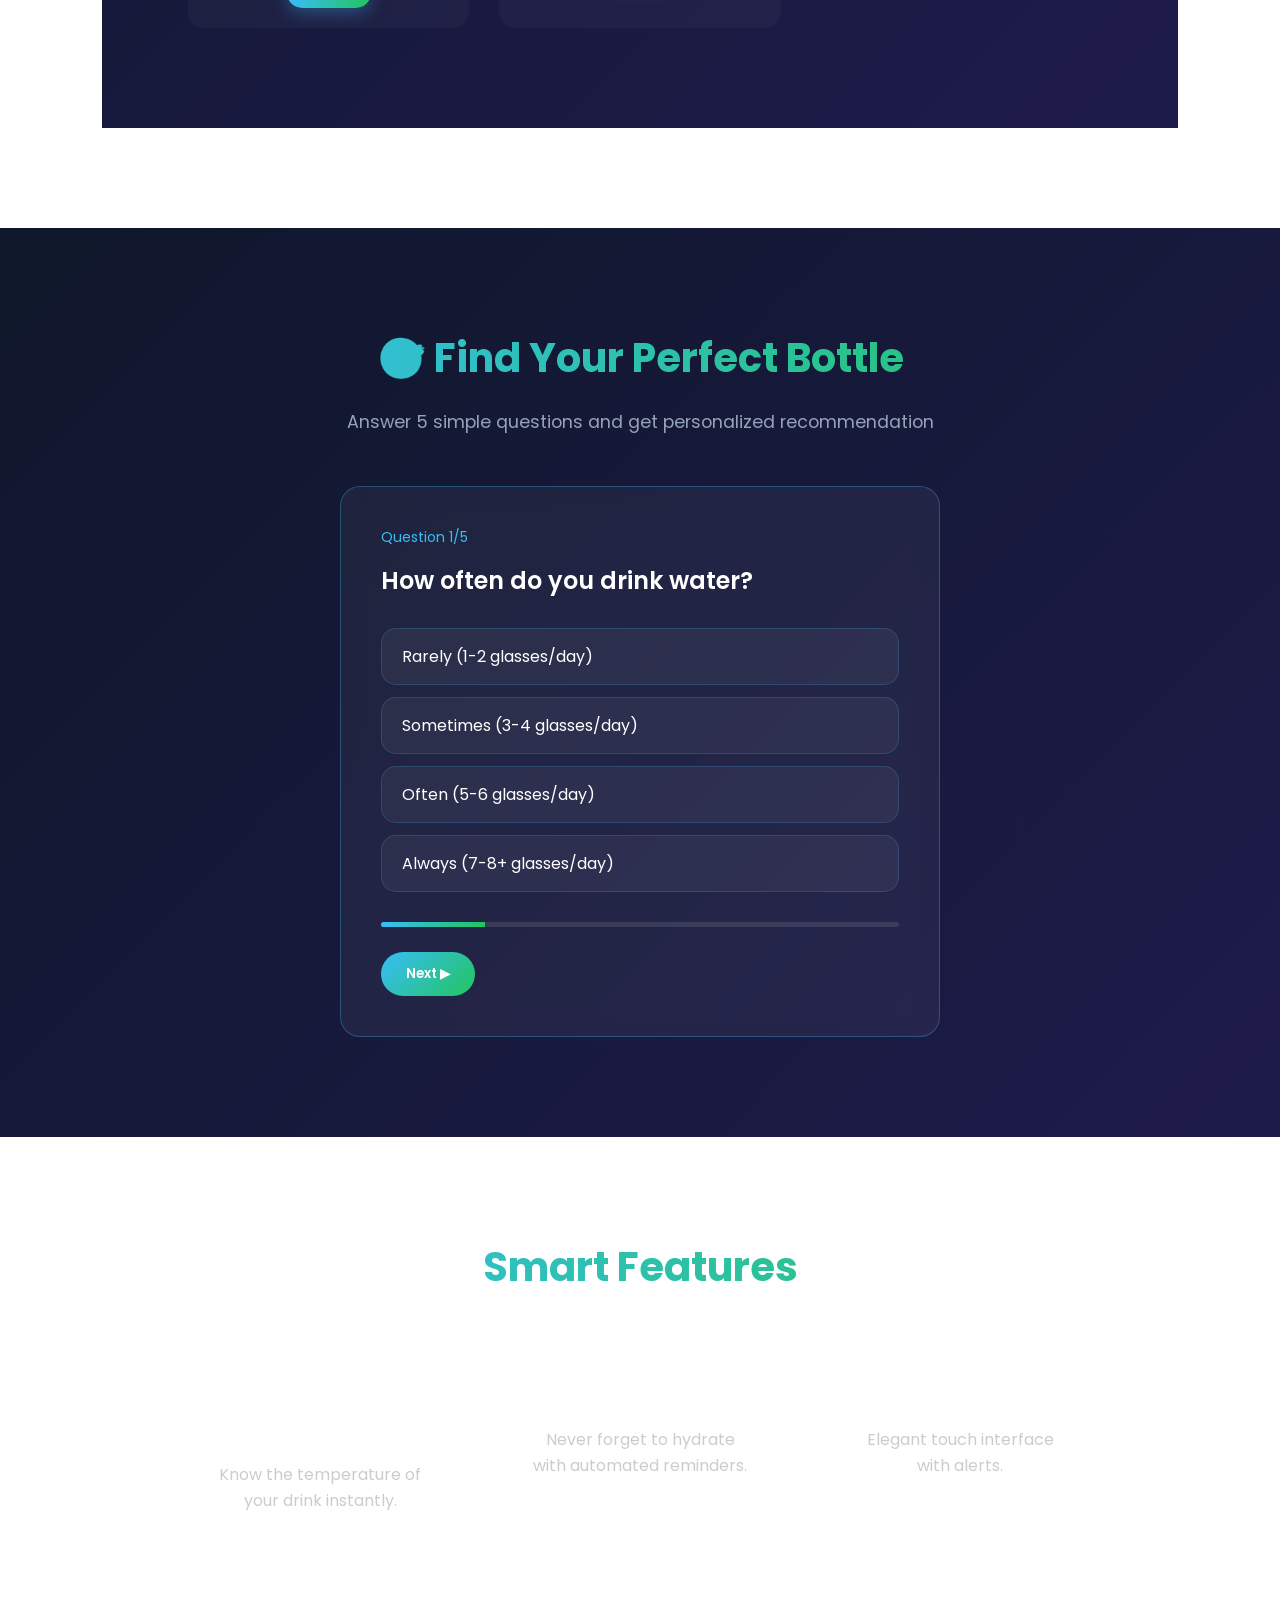
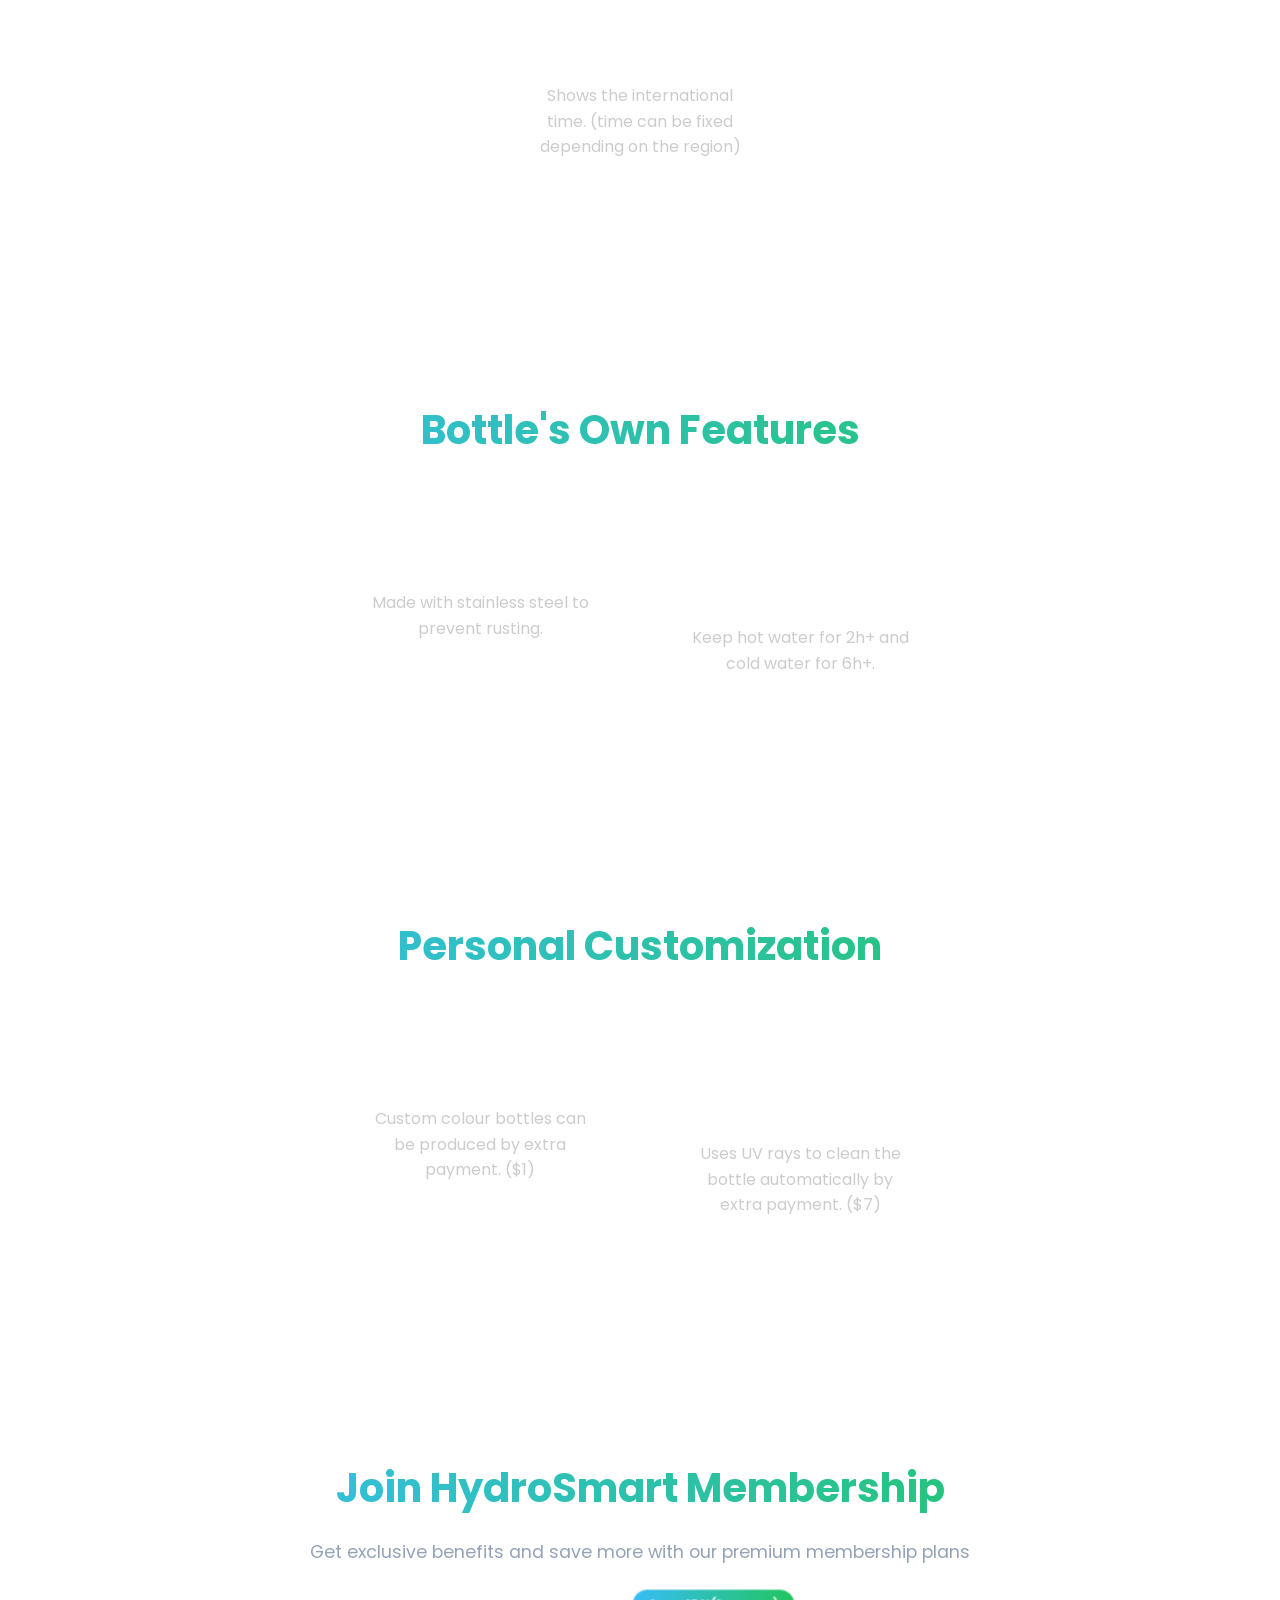
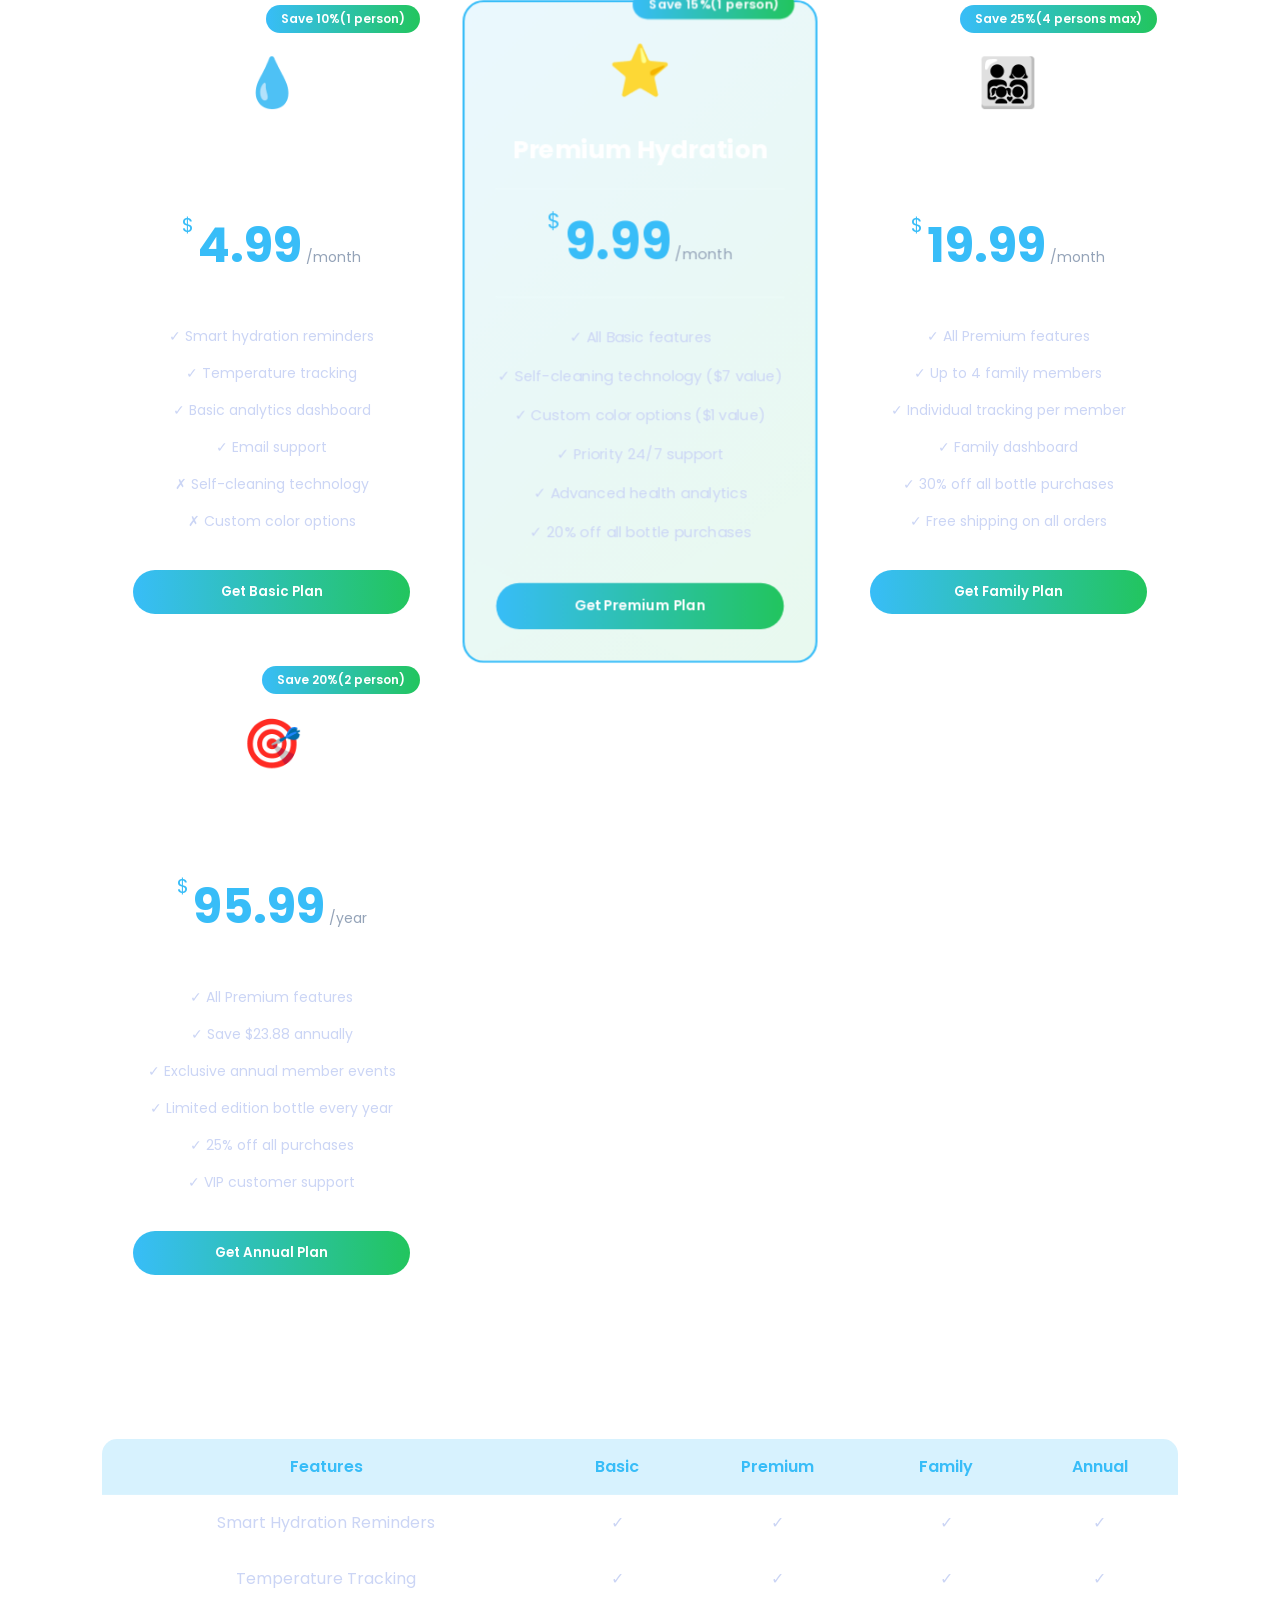
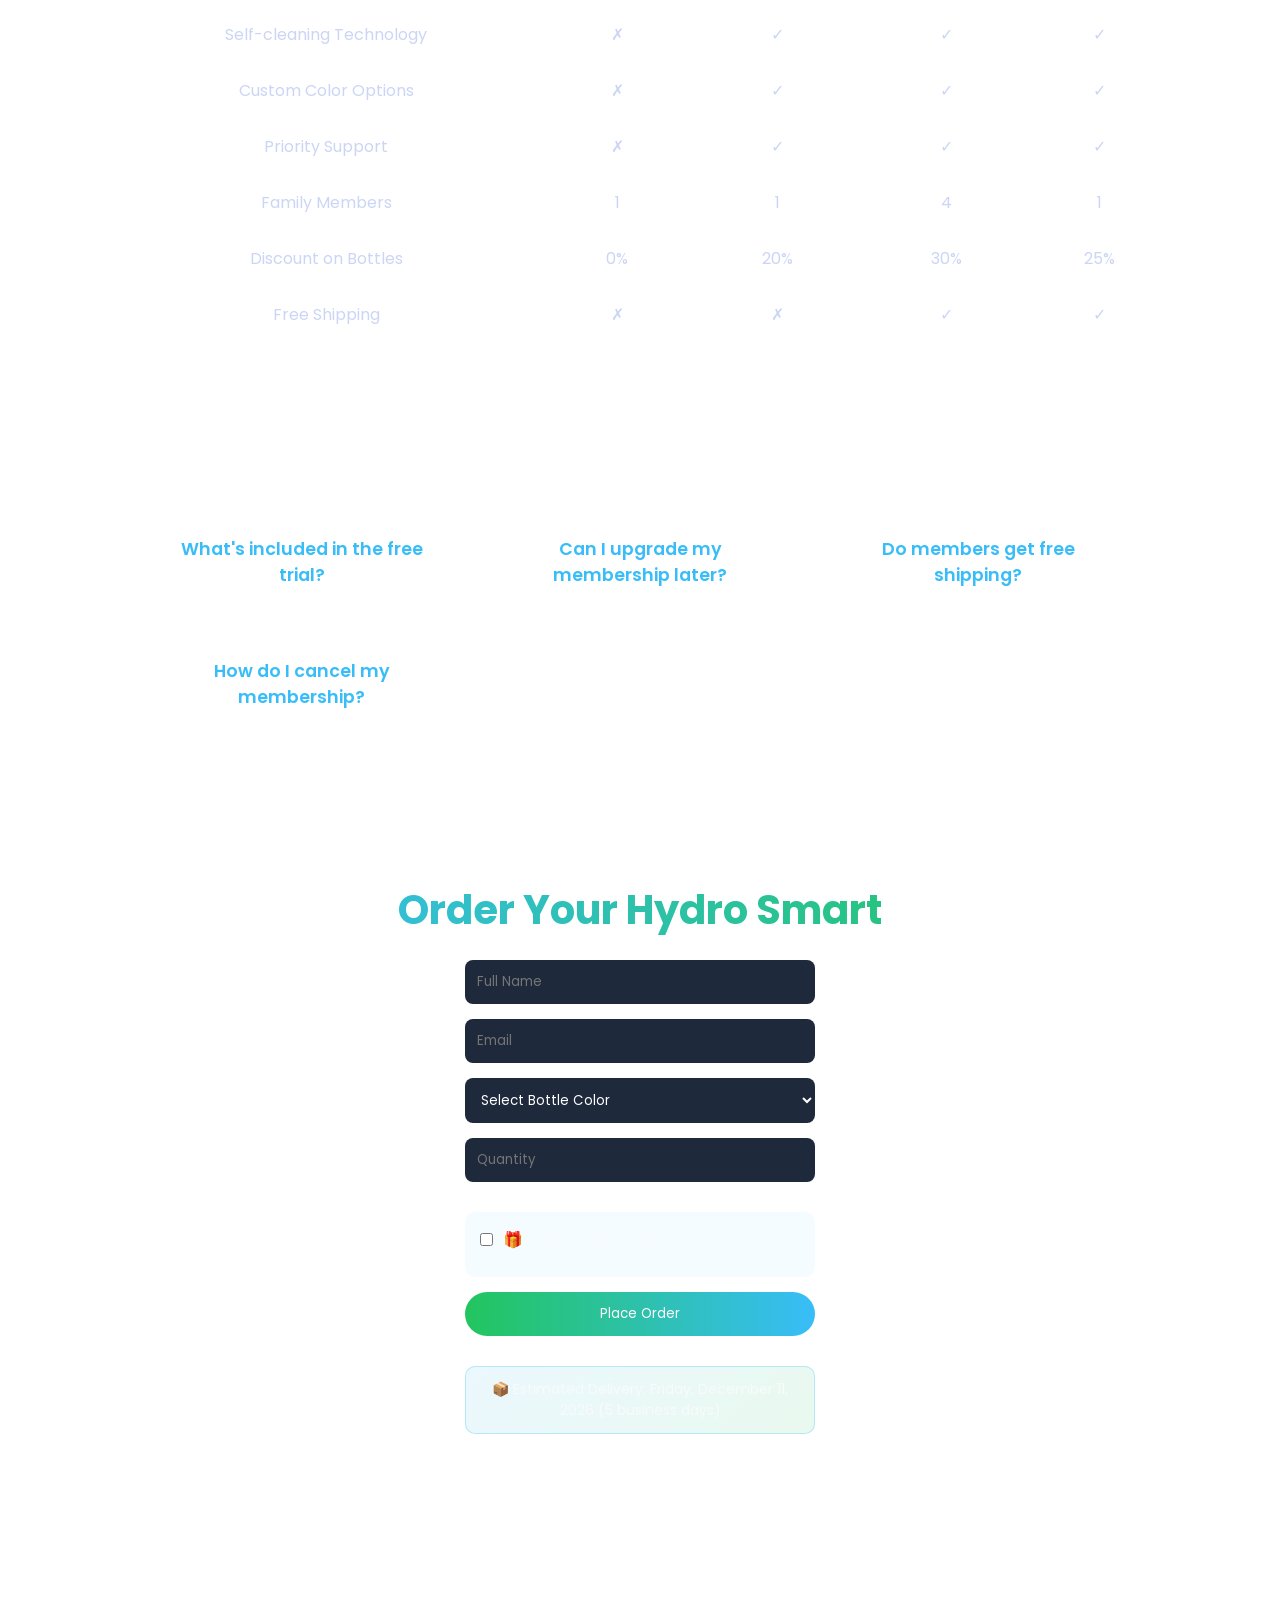
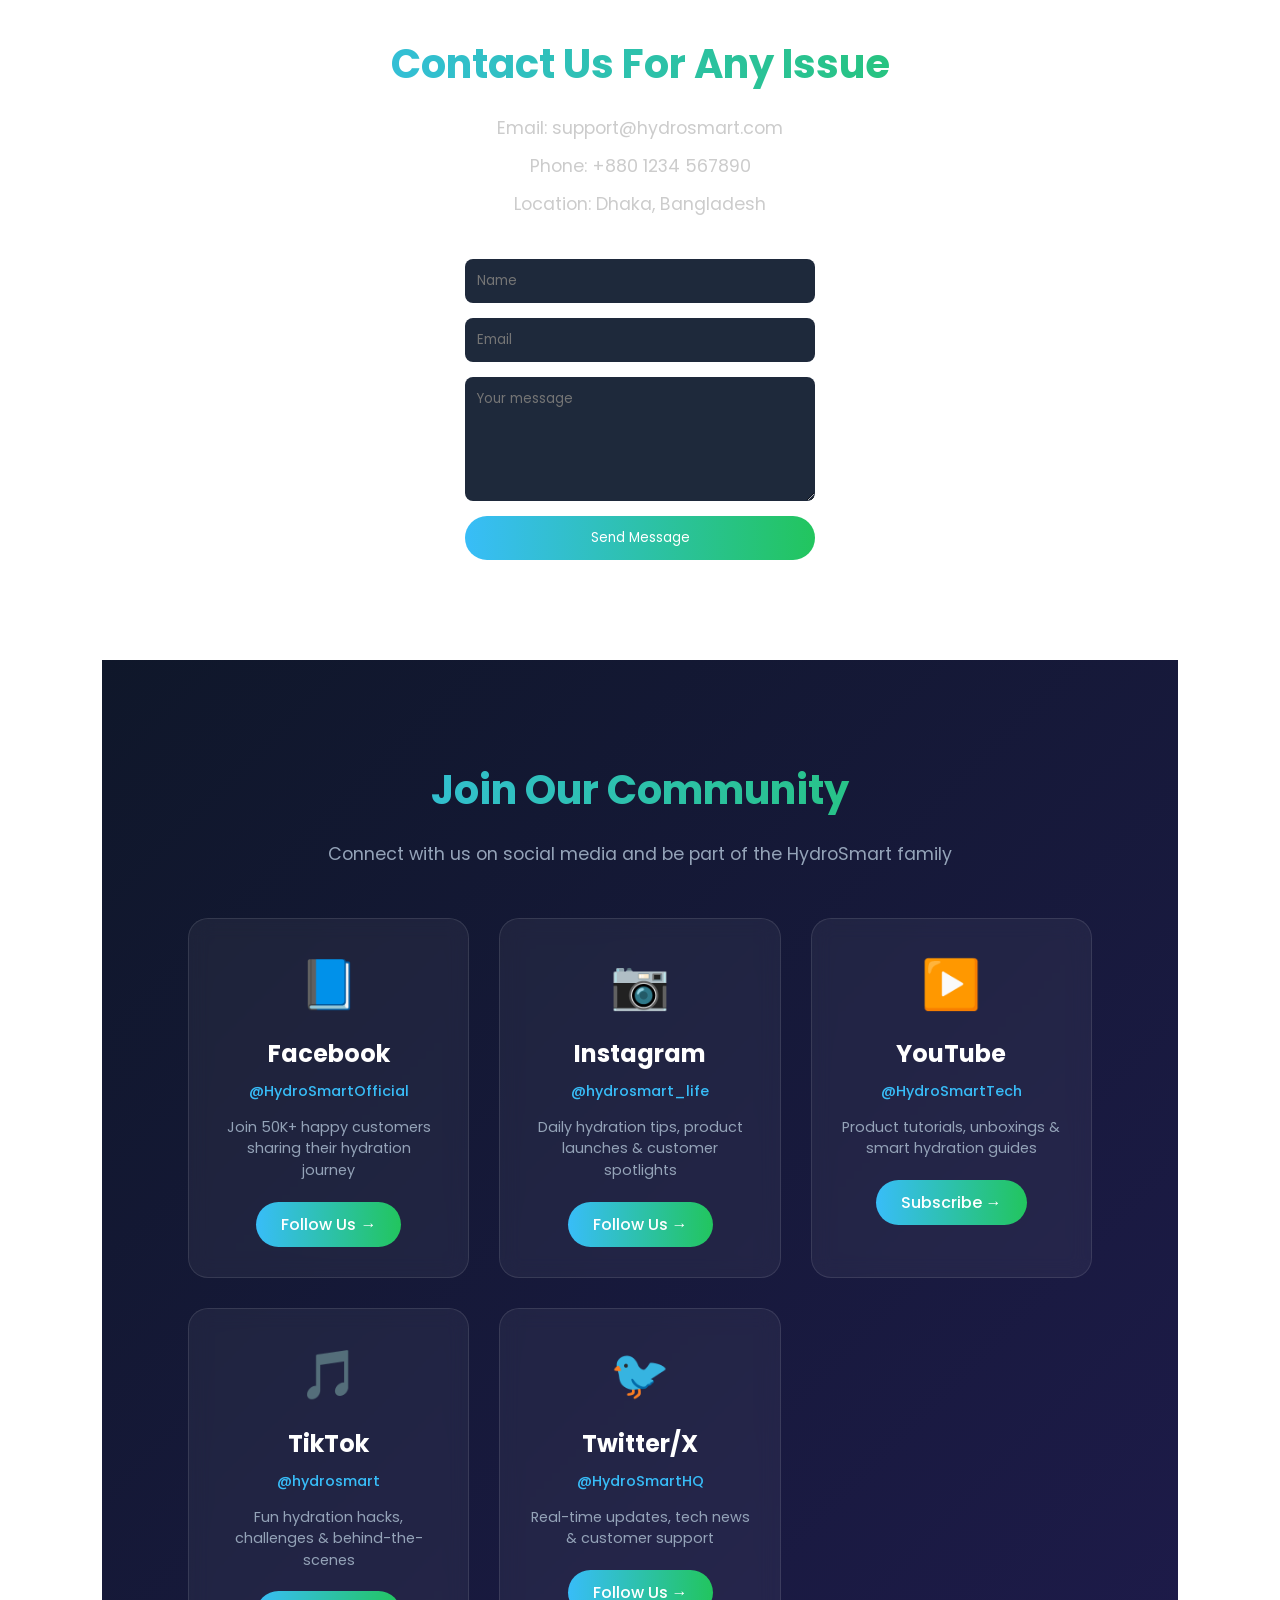
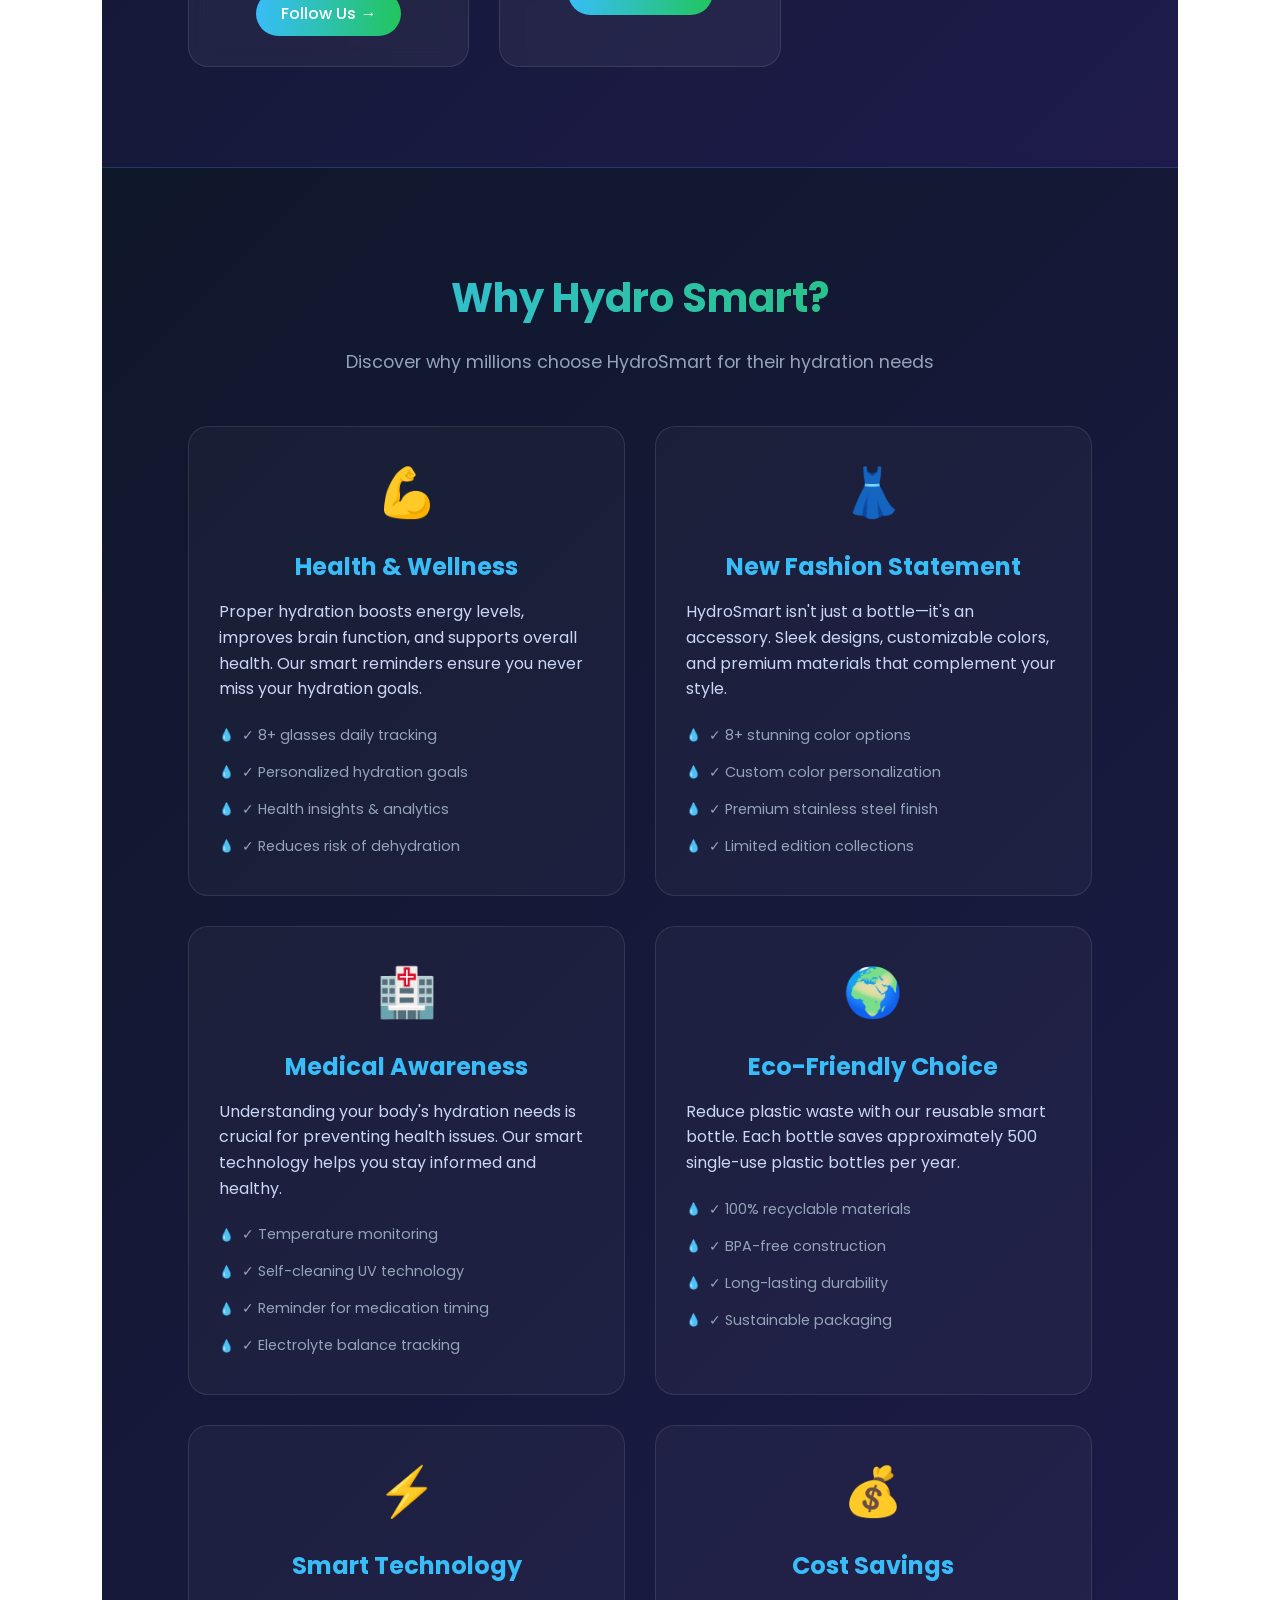
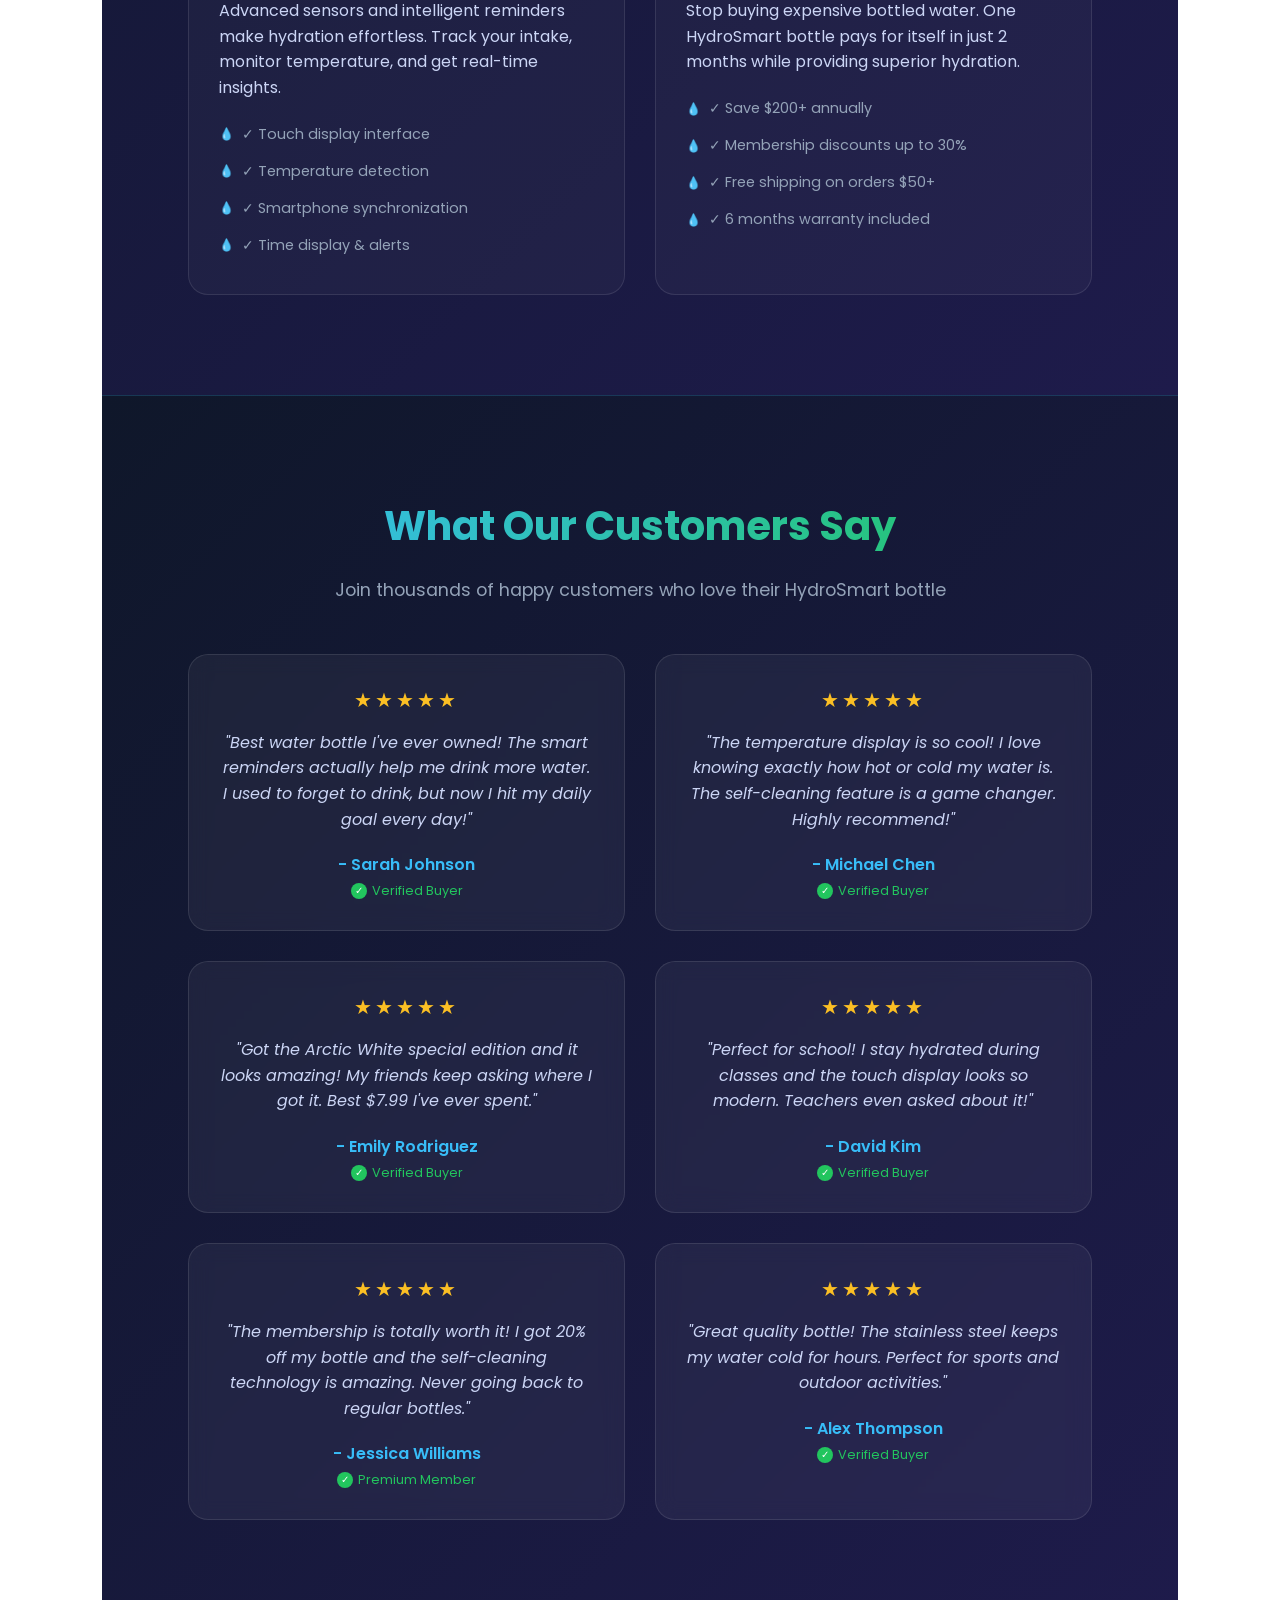
==== commit a72f8da4: "Remove unused CSS and JavaScript files to streamline the project structure." ====
--- a/index.html
+++ b/index.html
@@ -1,2800 +1,39 @@
 <!DOCTYPE html>
 <html lang="en">
+
 <head>
-<meta charset="UTF-8">
-<meta name="viewport" content="width=device-width, initial-scale=1.0">
-<title>Hydro Smart</title>
-<link rel="manifest" href="manifest.json">
-<link rel="apple-touch-icon" href="icon-192.png">
-<meta name="apple-mobile-web-app-capable" content="yes">
-<link rel="icon" type="image/png" href="favicon.png">
-<link rel="stylesheet" href="css.css">
-<link rel="preconnect" href="https://fonts.googleapis.com">
-<link href="https://fonts.googleapis.com/css2?family=Poppins:wght@300;400;500;600;700&display=swap" rel="stylesheet">
-<style>
-
-/* ========== DARK/LIGHT MODE ========== */
-:root {
-    --bg-primary: linear-gradient(135deg, #0f172a 0%, #1e1b4b 100%);
-    --bg-secondary: #0f172a;
-    --text-primary: white;
-    --text-secondary: #cbd5f5;
-    --card-bg: rgba(255, 255, 255, 0.03);
-    --border-color: rgba(255, 255, 255, 0.1);
-}
-
-body.light-mode {
-    --bg-primary: linear-gradient(135deg, #e0f2fe 0%, #bae6fd 100%);
-    --bg-secondary: #f0f9ff;
-    --text-primary: #0f172a;
-    --text-secondary: #334155;
-    --card-bg: rgba(0, 0, 0, 0.03);
-    --border-color: rgba(0, 0, 0, 0.1);
-    color: #0f172a;
-}
-
-body.light-mode .card,
-body.light-mode .techfeature,
-body.light-mode .bodyfeature,
-body.light-mode .customization,
-body.light-mode .membership-card,
-body.light-mode .social-card,
-body.light-mode .benefit-card {
-    background: rgba(255, 255, 255, 0.8);
-    color: #0f172a;
-}
-
-body.light-mode .card h3,
-body.light-mode .techfeature h3,
-body.light-mode .bodyfeature h3 {
-    color: #0f172a;
-}
-
-body.light-mode .card p,
-body.light-mode .techfeature p,
-body.light-mode .bodyfeature p {
-    color: #334155;
-}
-
-body.light-mode header {
-    background: rgba(255, 255, 255, 0.9);
-}
-
-body.light-mode .search-input {
-    background: #e2e8f0;
-    color: #0f172a;
-}
-
-.mode-toggle {
-    position: fixed;
-    bottom: 20px;
-    right: 20px;
-    width: 50px;
-    height: 50px;
-    border-radius: 50%;
-    background: linear-gradient(135deg, #38bdf8, #22c55e);
-    border: none;
-    color: white;
-    font-size: 24px;
-    cursor: pointer;
-    z-index: 1000;
-    transition: 0.3s;
-    box-shadow: 0 5px 20px rgba(56, 189, 248, 0.4);
-}
-
-.mode-toggle:hover {
-    transform: scale(1.1);
-}
-    
-.wishlist-count {
-    position: fixed;
-    top: 80px;
-    right: 20px;
-    background: #ef4444;
-    color: white;
-    border-radius: 50%;
-    width: 24px;
-    height: 24px;
-    display: flex;
-    align-items: center;
-    justify-content: center;
-    font-size: 12px;
-    font-weight: bold;
-    z-index: 100;
-    cursor: pointer;
-}
-    
-/* HEADER - Fixed for long navigation */
-header {
-    display: flex;
-    justify-content: space-between;
-    align-items: center;
-    padding: 15px 5%;
-    background: rgba(0, 0, 0, 0.4);
-    backdrop-filter: blur(15px);
-    position: sticky;
-    top: 0;
-    z-index: 100;
-    gap: 15px;
-    flex-wrap: wrap;
-}
-
-.logo {
-    font-size: 24px;
-    font-weight: 700;
-    background: linear-gradient(90deg, #38bdf8, #22c55e);
-    -webkit-background-clip: text;
-    background-clip: text;
-    -webkit-text-fill-color: transparent;
-    white-space: nowrap;
-}
-
-/* Navigation - Wraps to multiple lines */
-nav {
-    flex: 1;
-    order: 2;
-}
-
-nav ul {
-    display: flex;
-    list-style: none;
-    gap: 12px;
-    flex-wrap: wrap;
-    justify-content: center;
-    margin: 0;
-    padding: 5px 0;
-}
-
-nav a {
-    text-decoration: none;
-    color: white;
-    font-weight: 500;
-    transition: 0.3s;
-    font-size: 12px;
-    white-space: nowrap;
-    padding: 5px 8px;
-    display: inline-block;
-}
-
-nav a:hover {
-    color: #38bdf8;
-    background: rgba(56, 189, 248, 0.1);
-    border-radius: 20px;
-}
-
-/* Search Container */
-.search-container {
-    display: flex;
-    gap: 8px;
-    align-items: center;
-    background: rgba(30, 41, 59, 0.9);
-    padding: 5px 12px;
-    border-radius: 40px;
-    border: 1px solid rgba(56, 189, 248, 0.3);
-    order: 3;
-}
-
-.search-input {
-    padding: 8px 12px;
-    border-radius: 30px;
-    border: none;
-    outline: none;
-    background: #0f172a;
-    color: white;
-    width: 160px;
-    font-size: 13px;
-}
-
-.search-button {
-    padding: 8px 16px;
-    border-radius: 30px;
-    border: none;
-    background: linear-gradient(135deg, #38bdf8, #22c55e);
-    color: white;
-    cursor: pointer;
-    font-weight: 600;
-    font-size: 12px;
-    transition: all 0.3s ease;
-    white-space: nowrap;
-}
-
-.search-button:hover {
-    transform: scale(1.05);
-    background: linear-gradient(135deg, #22c55e, #38bdf8);
-    box-shadow: 0 0 15px rgba(56, 189, 248, 0.6);
-}
-
-/* Mobile Menu Button */
-.mobile-menu-btn {
-    display: none;
-    flex-direction: column;
-    justify-content: space-between;
-    width: 30px;
-    height: 21px;
-    cursor: pointer;
-    z-index: 200;
-    order: 1;
-}
-
-.mobile-menu-btn span {
-    width: 100%;
-    height: 3px;
-    background: linear-gradient(90deg, #38bdf8, #22c55e);
-    border-radius: 3px;
-    transition: all 0.3s ease;
-}
-
-.mobile-menu-btn.active span:nth-child(1) {
-    transform: rotate(45deg) translate(5px, 5px);
-}
-
-.mobile-menu-btn.active span:nth-child(2) {
-    opacity: 0;
-}
-
-.mobile-menu-btn.active span:nth-child(3) {
-    transform: rotate(-45deg) translate(7px, -7px);
-}
-
-    /* ========== LIVE VISITOR COUNTER ========== */
-.live-counter {
-    position: fixed;
-    bottom: 20px;
-    left: 20px;
-    background: linear-gradient(135deg, #1e293b, #0f172a);
-    padding: 8px 16px;
-    border-radius: 30px;
-    display: flex;
-    align-items: center;
-    gap: 8px;
-    font-size: 12px;
-    border: 1px solid rgba(56, 189, 248, 0.3);
-    z-index: 999;
-    backdrop-filter: blur(10px);
-    animation: pulse 2s infinite;
-}
-
-.live-counter .dot {
-    width: 8px;
-    height: 8px;
-    background: #22c55e;
-    border-radius: 50%;
-    animation: blink 1s infinite;
-}
-
-@keyframes blink {
-    0%, 100% { opacity: 1; }
-    50% { opacity: 0.3; }
-}
-
-@keyframes pulse {
-    0%, 100% { box-shadow: 0 0 0 0 rgba(34, 197, 94, 0.4); }
-    50% { box-shadow: 0 0 0 5px rgba(34, 197, 94, 0); }
-}
-
-/* ========== MOST POPULAR BADGE ========== */
-.popular-badge {
-    position: absolute;
-    top: -10px;
-    left: 20px;
-    background: linear-gradient(135deg, #f59e0b, #ef4444);
-    color: white;
-    padding: 4px 12px;
-    border-radius: 20px;
-    font-size: 10px;
-    font-weight: 600;
-    z-index: 10;
-    animation: bounce 1s ease infinite;
-}
-
-@keyframes bounce {
-    0%, 100% { transform: translateY(0); }
-    50% { transform: translateY(-3px); }
-}
-
-/* ========== DAILY HYDRATION FACT ========== */
-.hydration-fact {
-    background: linear-gradient(135deg, rgba(56, 189, 248, 0.1), rgba(34, 197, 94, 0.1));
-    border-radius: 15px;
-    padding: 20px;
-    margin: 20px 8%;
-    text-align: center;
-    border: 1px solid rgba(56, 189, 248, 0.3);
-    animation: slideIn 0.5s ease;
-}
-
-.fact-icon {
-    font-size: 30px;
-    margin-bottom: 10px;
-}
-
-.fact-text {
-    font-size: 16px;
-    color: #cbd5f5;
-    max-width: 600px;
-    margin: 0 auto;
-}
-
-.fact-refresh {
-    margin-top: 10px;
-    background: none;
-    border: none;
-    color: #38bdf8;
-    cursor: pointer;
-    font-size: 12px;
-}
-
-/* ========== PRINTABLE SIZE CHART ========== */
-.print-chart-btn {
-    background: linear-gradient(135deg, #38bdf8, #22c55e);
-    border: none;
-    padding: 10px 20px;
-    border-radius: 30px;
-    color: white;
-    cursor: pointer;
-    margin-top: 20px;
-    font-weight: 500;
-}
-
-.size-chart-print {
-    display: none;
-}
-
-@media print {
-    body * {
-        visibility: hidden;
-    }
-    .size-chart-print, .size-chart-print * {
-        visibility: visible;
-    }
-    .size-chart-print {
-        display: block;
-        position: absolute;
-        top: 0;
-        left: 0;
-        width: 100%;
-        padding: 20px;
-        background: white;
-        color: black;
-    }
-}
-
-/* ========== SAVE FOR LATER (WISHLIST) ========== */
-.wishlist-btn {
-    background: none;
-    border: none;
-    font-size: 20px;
-    cursor: pointer;
-    transition: 0.3s;
-    margin-top: 10px;
-}
-
-.wishlist-btn:hover {
-    transform: scale(1.1);
-}
-
-.wishlist-btn.active {
-    color: #ef4444;
-}
-
-.wishlist-count {
-    position: fixed;
-    top: 80px;
-    right: 20px;
-    background: #ef4444;
-    color: white;
-    border-radius: 50%;
-    width: 24px;
-    height: 24px;
-    display: flex;
-    align-items: center;
-    justify-content: center;
-    font-size: 12px;
-    font-weight: bold;
-    z-index: 100;
-}
-
-/* ========== 3D BOTTLE VIEWER ========== */
-.bottle-viewer {
-    position: fixed;
-    top: 50%;
-    left: 50%;
-    transform: translate(-50%, -50%);
-    background: linear-gradient(135deg, #1e293b, #0f172a);
-    padding: 30px;
-    border-radius: 20px;
-    z-index: 2000;
-    display: none;
-    text-align: center;
-    border: 2px solid #38bdf8;
-    max-width: 90%;
-}
-
-.viewer-3d {
-    width: 300px;
-    height: 300px;
-    margin: 20px auto;
-    position: relative;
-    cursor: grab;
-}
-
-.viewer-angle {
-    margin-top: 15px;
-    color: #38bdf8;
-}
-
-/* ========== ANIMATED WATER FILL ========== */
-.water-fill {
-    position: relative;
-    width: 100px;
-    height: 180px;
-    border: 3px solid #38bdf8;
-    border-radius: 30px;
-    overflow: hidden;
-    cursor: pointer;
-    margin: 0 auto;
-}
-
-.water-level {
-    position: absolute;
-    bottom: 0;
-    left: 0;
-    width: 100%;
-    background: linear-gradient(180deg, #38bdf8, #22c55e);
-    transition: height 1s ease;
-    animation: wave 2s ease infinite;
-}
-
-@keyframes wave {
-    0%, 100% { opacity: 0.8; }
-    50% { opacity: 1; }
-}
-
-/* ========== PRICE DROP ALERT ========== */
-.price-alert {
-    background: rgba(56, 189, 248, 0.1);
-    padding: 10px;
-    border-radius: 10px;
-    margin-top: 10px;
-}
-
-.price-alert input {
-    width: 100%;
-    padding: 8px;
-    border-radius: 8px;
-    border: 1px solid rgba(56, 189, 248, 0.3);
-    background: #1e293b;
-    color: white;
-}
-
-.price-alert button {
-    margin-top: 8px;
-    width: 100%;
-}
-
-/* ========== 360° VIEWER ========== */
-.rotate-viewer {
-    position: relative;
-    width: 200px;
-    height: 200px;
-    margin: 0 auto;
-}
-
-.rotate-img {
-    width: 100%;
-    transition: transform 0.1s linear;
-}
-
-.rotate-control {
-    display: flex;
-    justify-content: center;
-    gap: 20px;
-    margin-top: 10px;
-}
-
-/* ========== PARALLAX SCROLL ========== */
-.parallax {
-    background-attachment: fixed;
-    background-position: center;
-    background-repeat: no-repeat;
-    background-size: cover;
-}
-
-/* ========== BACK IN STOCK ALERT ========== */
-.back-in-stock {
-    margin-top: 10px;
-}
-
-.back-in-stock input {
-    width: 100%;
-    padding: 8px;
-    border-radius: 8px;
-    background: #1e293b;
-    border: 1px solid rgba(56, 189, 248, 0.3);
-    color: white;
-}
-
-/* ========== SAVE FOR LATER POPUP ========== */
-.wishlist-popup {
-    position: fixed;
-    top: 20px;
-    right: 20px;
-    background: #22c55e;
-    color: white;
-    padding: 10px 20px;
-    border-radius: 10px;
-    z-index: 2000;
-    animation: slideInRight 0.3s ease;
-}
-
-@keyframes slideInRight {
-    from { transform: translateX(100%); opacity: 0; }
-    to { transform: translateX(0); opacity: 1; }
-}
-
-/* ========== COMPARE BOTTLES ========== */
-.compare-section {
-    padding: 100px 8%;
-    background: linear-gradient(135deg, #0f172a 0%, #1e1b4b 100%);
-}
-
-.compare-grid {
-    display: grid;
-    grid-template-columns: repeat(auto-fit, minmax(250px, 1fr));
-    gap: 30px;
-    margin-top: 40px;
-}
-
-.compare-card {
-    background: rgba(255, 255, 255, 0.03);
-    border-radius: 15px;
-    padding: 20px;
-    text-align: center;
-    cursor: pointer;
-    transition: 0.3s;
-}
-
-.compare-card.selected {
-    border: 2px solid #38bdf8;
-    background: rgba(56, 189, 248, 0.1);
-}
-
-.compare-table {
-    margin-top: 30px;
-    overflow-x: auto;
-    display: none;
-}
-
-.compare-table table {
-    width: 100%;
-    border-collapse: collapse;
-    background: rgba(255, 255, 255, 0.03);
-    border-radius: 15px;
-}
-
-/* Navigation Overlay */
-.nav-overlay {
-    position: fixed;
-    top: 0;
-    left: 0;
-    width: 100%;
-    height: 100%;
-    background: rgba(0, 0, 0, 0.5);
-    z-index: 140;
-    display: none;
-}
-
-.nav-overlay.active {
-    display: block;
-}
-
-/* Desktop view - navigation visible */
-@media (min-width: 1025px) {
-    .mobile-menu-btn {
-        display: none !important;
-    }
-    
-    nav {
-        display: block !important;
-        position: static !important;
-        width: auto !important;
-        height: auto !important;
-        background: none !important;
-        padding: 0 !important;
-        box-shadow: none !important;
-    }
-    
-    nav ul {
-        flex-direction: row !important;
-    }
-}
-
-/* Tablet view */
-@media (max-width: 1024px) {
-    .mobile-menu-btn {
-        display: flex;
-    }
-    
-    nav {
-        position: fixed;
-        top: 0;
-        right: -100%;
-        width: 70%;
-        max-width: 300px;
-        height: 100vh;
-        background: rgba(15, 23, 42, 0.98);
-        backdrop-filter: blur(20px);
-        padding: 80px 25px 30px;
-        transition: right 0.3s ease;
-        z-index: 150;
-        box-shadow: -5px 0 30px rgba(0, 0, 0, 0.5);
-        order: 4;
-    }
-    
-    nav.active {
-        right: 0;
-    }
-    
-    nav ul {
-        flex-direction: column;
-        gap: 15px;
-    }
-    
-    nav ul li {
-        width: 100%;
-    }
-    
-    nav ul li a {
-        display: block;
-        padding: 10px 0;
-        font-size: 1rem;
-        border-bottom: 1px solid rgba(255, 255, 255, 0.1);
-    }
-    
-    .search-container {
-        margin-left: auto;
-    }
-}
-
-/* Desktop large screens */
-@media (min-width: 1025px) and (max-width: 1400px) {
-    nav a {
-        font-size: 11px;
-        padding: 4px 6px;
-    }
-    
-    nav ul {
-        gap: 8px;
-    }
-    
-    .search-input {
-        width: 140px;
-    }
-}
-
-/* Desktop extra large screens */
-@media (min-width: 1401px) {
-    nav a {
-        font-size: 13px;
-    }
-    
-    nav ul {
-        gap: 15px;
-    }
-}
-
-/* Mobile small screens */
-@media (max-width: 768px) {
-    header {
-        padding: 12px 4%;
-    }
-    
-    .logo {
-        font-size: 20px;
-    }
-    
-    .search-input {
-        width: 120px;
-        padding: 6px 10px;
-        font-size: 11px;
-    }
-    
-    .search-button {
-        padding: 6px 12px;
-        font-size: 11px;
-    }
-}
-
-@media (max-width: 580px) {
-    .search-container {
-        width: 100%;
-        order: 4;
-        margin-top: 8px;
-        justify-content: center;
-    }
-    
-    .search-input {
-        width: 60%;
-        flex: 1;
-    }
-    
-    .logo {
-        order: 0;
-    }
-    
-    .mobile-menu-btn {
-        order: 1;
-    }
-}
-
-/* HERO */
-.hero {
-  display: flex;
-  align-items: center;
-  justify-content: space-between;
-  padding: 100px 8%;
-  flex-wrap: wrap;
-  gap: 40px;
-}
-
-.hero-text h1 {
-  font-size: 60px;
-  background: linear-gradient(90deg, #38bdf8, #22c55e);
-  -webkit-background-clip: text;
-  background-clip: text;
-  -webkit-text-fill-color: transparent;
-  margin-bottom: 20px;
-}
-
-.hero-text p {
-  font-size: 18px;
-  color: #cbd5f5;
-  margin-bottom: 30px;
-}
-
-.buyBtn {
-  padding: 15px 35px;
-  border: none;
-  border-radius: 40px;
-  background: linear-gradient(90deg, #38bdf8, #22c55e);
-  color: white;
-  font-size: 16px;
-  cursor: pointer;
-  transition: 0.3s;
-}
-
-.buyBtn:hover {
-  transform: scale(1.05);
-  box-shadow: 0 0 20px rgba(34, 197, 94, 0.6);
-}
-
-.heroImage img {
-  width: 420px;
-  filter: drop-shadow(0 20px 40px rgba(0, 0, 0, 0.6));
-}
-
-/* PRODUCT */
-.product {
-  padding: 100px 8%;
-  text-align: center;
-}
-
-.product h2 {
-  font-size: 40px;
-  margin-bottom: 40px;
-  background: linear-gradient(90deg, #38bdf8, #22c55e);
-  -webkit-background-clip: text;
-  background-clip: text;
-  -webkit-text-fill-color: transparent;
-}
-
-.products {
-  display: flex;
-  justify-content: center;
-  gap: 40px;
-  flex-wrap: wrap;
-}
-
-.card {
-  background: rgba(255, 255, 255, 0.03);
-  border: 1px solid rgba(255, 255, 255, 0.1);
-  padding: 30px;
-  border-radius: 20px;
-  width: 260px;
-  transition: 0.4s;
-  backdrop-filter: blur(10px);
-}
-
-.card:hover {
-  transform: translateY(-10px);
-  box-shadow: 0 20px 40px rgba(0, 0, 0, 0.6);
-}
-
-.card img {
-  width: 180px;
-  margin-bottom: 15px;
-}
-
-.card h3 {
-  margin-bottom: 10px;
-  color: white;
-  font-size: 1.1rem;
-}
-
-.card p {
-  margin-bottom: 15px;
-  color: #94a3b8;
-}
-
-.card button {
-  padding: 10px 20px;
-  border: none;
-  border-radius: 20px;
-  background: linear-gradient(90deg, #38bdf8, #22c55e);
-  color: white;
-  cursor: pointer;
-  transition: 0.3s;
-}
-
-.card button:hover {
-  transform: scale(1.05);
-}
-
-/* FEATURES */
-.techfeatures, .bodyfeatures, .customization-section, .membership {
-  padding: 100px 8%;
-  text-align: center;
-}
-
-.featureGrid {
-  display: flex;
-  justify-content: center;
-  gap: 40px;
-  margin-top: 40px;
-  flex-wrap: wrap;
-}
-
-.techfeature, .bodyfeature, .customization {
-  background: rgba(255, 255, 255, 0.03);
-  padding: 40px 30px;
-  border-radius: 15px;
-  width: 280px;
-  transition: transform 0.3s ease;
-}
-
-.techfeature:hover, .bodyfeature:hover, .customization:hover {
-  transform: translateY(-5px);
-  background: rgba(255, 255, 255, 0.08);
-}
-
-/* Services and Policies Page Styles */
-.policies-overlay {
-  position: fixed;
-  top: 0;
-  left: 0;
-  width: 100%;
-  height: 100%;
-  background: rgba(0, 0, 0, 0.95);
-  backdrop-filter: blur(15px);
-  z-index: 2000;
-  display: none;
-  justify-content: center;
-  align-items: center;
-  animation: fadeIn 0.3s ease;
-  overflow-y: auto;
-}
-
-.policies-container {
-  background: linear-gradient(135deg, #0f172a 0%, #1e1b4b 100%);
-  width: 90%;
-  max-width: 1200px;
-  max-height: 90vh;
-  border-radius: 25px;
-  position: relative;
-  overflow-y: auto;
-  animation: modalPop 0.3s ease;
-  border: 1px solid rgba(56, 189, 248, 0.3);
-  margin: 40px auto;
-}
-
-.policies-header {
-  position: sticky;
-  top: 0;
-  background: linear-gradient(135deg, #1e293b, #0f172a);
-  padding: 20px 30px;
-  border-bottom: 1px solid rgba(56, 189, 248, 0.3);
-  display: flex;
-  justify-content: space-between;
-  align-items: center;
-  z-index: 10;
-}
-
-.policies-header h2 {
-  margin: 0;
-  font-size: 1.8rem;
-}
-
-.close-policies {
-  font-size: 35px;
-  cursor: pointer;
-  color: #94a3b8;
-  transition: 0.3s;
-  line-height: 1;
-}
-
-.close-policies:hover {
-  color: #38bdf8;
-  transform: rotate(90deg);
-}
-
-.policies-content {
-  padding: 30px;
-}
-
-.policies-category {
-  margin-bottom: 40px;
-  background: rgba(255, 255, 255, 0.03);
-  border-radius: 15px;
-  padding: 25px;
-  border-left: 4px solid #38bdf8;
-}
-
-.policies-category h3 {
-  color: #38bdf8;
-  margin-bottom: 20px;
-  font-size: 1.5rem;
-  display: flex;
-  align-items: center;
-  gap: 10px;
-}
-
-.policies-category h3 i {
-  font-size: 1.8rem;
-}
-
-.policies-category .rule-item {
-  padding: 15px 0;
-  border-bottom: 1px solid rgba(255, 255, 255, 0.1);
-}
-
-.policies-category .rule-item:last-child {
-  border-bottom: none;
-}
-
-.policies-category .rule-title {
-  font-weight: 600;
-  color: white;
-  margin-bottom: 8px;
-  font-size: 1.1rem;
-}
-
-.policies-category .rule-description {
-  color: #94a3b8;
-  line-height: 1.6;
-  font-size: 0.95rem;
-}
-
-.policies-footer {
-  padding: 20px 30px;
-  border-top: 1px solid rgba(56, 189, 248, 0.2);
-  text-align: center;
-  color: #64748b;
-  font-size: 0.85rem;
-  background: rgba(0, 0, 0, 0.3);
-}
-
-/* Policies button in footer */
-.policies-link {
-  background: none;
-  border: none;
-  color: #38bdf8;
-  cursor: pointer;
-  font-size: 0.9rem;
-  margin-top: 10px;
-  transition: 0.3s;
-  text-decoration: underline;
-}
-
-.policies-link:hover {
-  color: #22c55e;
-}
-
-@media (max-width: 768px) {
-  .policies-container {
-    width: 95%;
-    margin: 20px auto;
-  }
-  
-  .policies-content {
-    padding: 20px;
-  }
-  
-  .policies-category {
-    padding: 15px;
-  }
-  
-  .policies-category h3 {
-    font-size: 1.2rem;
-  }
-}
-  
-/* MEMBERSHIP STYLES */
-.membership-subtitle {
-  text-align: center;
-  color: #94a3b8;
-  margin-bottom: 50px;
-  font-size: 1.1rem;
-}
-
-.membership-grid {
-  display: grid;
-  grid-template-columns: repeat(auto-fit, minmax(280px, 1fr));
-  gap: 30px;
-  margin-bottom: 60px;
-}
-
-.membership-card {
-  background: rgba(255, 255, 255, 0.05);
-  backdrop-filter: blur(10px);
-  border-radius: 20px;
-  padding: 30px;
-  transition: all 0.3s ease;
-  position: relative;
-  border: 1px solid rgba(255, 255, 255, 0.1);
-}
-
-.membership-card:hover {
-  transform: translateY(-10px);
-  box-shadow: 0 20px 40px rgba(0, 0, 0, 0.3);
-  border-color: rgba(56, 189, 248, 0.5);
-}
-
-.membership-card.featured {
-  border: 2px solid #38bdf8;
-  transform: scale(1.05);
-  background: linear-gradient(135deg, rgba(56, 189, 248, 0.1), rgba(34, 197, 94, 0.1));
-}
-
-.membership-card.featured:hover {
-  transform: scale(1.05) translateY(-10px);
-}
-
-.membership-badge {
-  position: absolute;
-  top: -12px;
-  right: 20px;
-  background: linear-gradient(90deg, #38bdf8, #22c55e);
-  padding: 5px 15px;
-  border-radius: 20px;
-  font-size: 12px;
-  font-weight: 600;
-  color: white;
-}
-
-.membership-icon {
-  font-size: 48px;
-  margin-bottom: 20px;
-  text-align: center;
-}
-
-.membership-card h3 {
-  font-size: 1.5rem;
-  text-align: center;
-  margin-bottom: 20px;
-  color: white;
-}
-
-.price {
-  text-align: center;
-  margin-bottom: 20px;
-  padding: 15px 0;
-  border-top: 1px solid rgba(255, 255, 255, 0.1);
-  border-bottom: 1px solid rgba(255, 255, 255, 0.1);
-}
-
-.price .currency {
-  font-size: 20px;
-  vertical-align: top;
-  color: #38bdf8;
-}
-
-.price .amount {
-  font-size: 48px;
-  font-weight: 700;
-  color: #38bdf8;
-}
-
-.price .period {
-  font-size: 14px;
-  color: #94a3b8;
-}
-
-.membership-features {
-  list-style: none;
-  margin-bottom: 30px;
-}
-
-.membership-features li {
-  padding: 8px 0;
-  color: #cbd5f5;
-  font-size: 14px;
-}
-
-.membership-btn {
-  width: 100%;
-  padding: 12px;
-  border: none;
-  border-radius: 25px;
-  background: linear-gradient(90deg, #38bdf8, #22c55e);
-  color: white;
-  font-weight: 600;
-  cursor: pointer;
-  transition: all 0.3s ease;
-}
-
-.membership-btn:hover {
-  transform: scale(1.05);
-  box-shadow: 0 5px 20px rgba(56, 189, 248, 0.4);
-}
-
-/* Comparison Table */
-.comparison-table {
-  margin-top: 60px;
-  overflow-x: auto;
-}
-
-.comparison-table h3 {
-  text-align: center;
-  font-size: 1.8rem;
-  margin-bottom: 30px;
-  color: white;
-}
-
-.comparison-table table {
-  width: 100%;
-  border-collapse: collapse;
-  background: rgba(255, 255, 255, 0.05);
-  border-radius: 15px;
-  overflow: hidden;
-}
-
-.comparison-table th,
-.comparison-table td {
-  padding: 15px;
-  text-align: center;
-  border-bottom: 1px solid rgba(255, 255, 255, 0.1);
-}
-
-.comparison-table th {
-  background: rgba(56, 189, 248, 0.2);
-  color: #38bdf8;
-  font-weight: 600;
-}
-
-.comparison-table td {
-  color: #cbd5f5;
-}
-
-.comparison-table tr:hover {
-  background: rgba(255, 255, 255, 0.05);
-}
-
-/* FAQ Section */
-.membership-faq {
-  margin-top: 60px;
-  padding: 40px;
-  background: rgba(255, 255, 255, 0.03);
-  border-radius: 20px;
-}
-
-.membership-faq h3 {
-  text-align: center;
-  font-size: 1.8rem;
-  margin-bottom: 30px;
-  color: white;
-}
-
-.faq-grid {
-  display: grid;
-  grid-template-columns: repeat(auto-fit, minmax(300px, 1fr));
-  gap: 20px;
-}
-
-.faq-item {
-  padding: 20px;
-  background: rgba(255, 255, 255, 0.05);
-  border-radius: 12px;
-  cursor: pointer;
-  transition: all 0.3s ease;
-}
-
-.faq-item:hover {
-  background: rgba(255, 255, 255, 0.1);
-}
-
-.faq-question {
-  font-weight: 600;
-  color: #38bdf8;
-  margin-bottom: 10px;
-  font-size: 1.1rem;
-}
-
-.faq-answer {
-  color: #94a3b8;
-  font-size: 0.9rem;
-  line-height: 1.5;
-  display: none;
-}
-
-.faq-item.active .faq-answer {
-  display: block;
-}
-
-  /* Fix for membership modal dropdown options */
-.modal-content select option {
-  background: #1e293b;
-  color: white;
-  padding: 10px;
-}
-
-.modal-content select option:hover {
-  background: #38bdf8;
-  color: white;
-}
-
-.modal-content select {
-  cursor: pointer;
-}
-
-.modal-content select:focus {
-  outline: none;
-  border-color: #38bdf8;
-  background: #1e293b;
-}
-
-/* Style for headings */
-h2 {
-  text-align: center;
-  margin-bottom: 20px;
-  font-size: 2.5rem;
-  background: linear-gradient(90deg, #38bdf8, #22c55e);
-  -webkit-background-clip: text;
-  background-clip: text;
-  -webkit-text-fill-color: transparent;
-}
-
-h3 {
-  margin-bottom: 15px;
-  color: #fff;
-  font-size: 1.5rem;
-}
-
-p {
-  line-height: 1.6;
-  color: #ccc;
-}
-
-/* ORDER */
-.order {
-  padding: 100px 8%;
-  text-align: center;
-}
-
-.order form {
-  display: flex;
-  flex-direction: column;
-  width: 350px;
-  margin: auto;
-  gap: 15px;
-}
-
-.order input,
-.order select {
-  padding: 12px;
-  border-radius: 8px;
-  border: none;
-  background: #1e293b;
-  color: white;
-}
-
-.order button {
-  padding: 12px;
-  border: none;
-  border-radius: 25px;
-  background: linear-gradient(90deg, #22c55e, #38bdf8);
-  color: white;
-  cursor: pointer;
-  transition: 0.3s;
-}
-
-.order button:hover {
-  transform: scale(1.02);
-}
-
-/* Custom Color Modal */
-.custom-color-modal {
-  position: fixed;
-  top: 0;
-  left: 0;
-  width: 100%;
-  height: 100%;
-  background: rgba(0, 0, 0, 0.9);
-  backdrop-filter: blur(10px);
-  display: flex;
-  justify-content: center;
-  align-items: center;
-  z-index: 1000;
-  animation: fadeIn 0.3s ease;
-}
-
-.custom-color-modal-content {
-  background: linear-gradient(135deg, #1e293b, #0f172a);
-  padding: 40px;
-  border-radius: 20px;
-  width: 90%;
-  max-width: 500px;
-  position: relative;
-  border: 1px solid rgba(56, 189, 248, 0.3);
-  animation: modalPop 0.3s ease;
-}
-
-.custom-color-modal-content .close-modal {
-  position: absolute;
-  top: 20px;
-  right: 30px;
-  font-size: 30px;
-  cursor: pointer;
-  color: #94a3b8;
-  transition: 0.3s;
-}
-
-.custom-color-modal-content .close-modal:hover {
-  color: #38bdf8;
-  transform: rotate(90deg);
-}
-
-.custom-color-modal-content h2 {
-  margin-bottom: 20px;
-  font-size: 1.8rem;
-  text-align: center;
-}
-
-.custom-color-preview {
-  width: 100px;
-  height: 100px;
-  border-radius: 50%;
-  margin: 20px auto;
-  border: 3px solid #38bdf8;
-  background: #1e293b;
-  transition: all 0.3s ease;
-}
-
-.color-input-group {
-  margin-bottom: 20px;
-}
-
-.color-input-group label {
-  display: block;
-  margin-bottom: 8px;
-  color: #38bdf8;
-  font-weight: 500;
-}
-
-.custom-color-modal-content input[type="text"],
-.custom-color-modal-content input[type="color"] {
-  width: 100%;
-  padding: 12px;
-  border: 1px solid rgba(255, 255, 255, 0.2);
-  border-radius: 8px;
-  background: rgba(255, 255, 255, 0.1);
-  color: white;
-  font-size: 14px;
-}
-
-.custom-color-modal-content input[type="color"] {
-  height: 50px;
-  cursor: pointer;
-}
-
-.custom-color-modal-content input[type="file"] {
-  width: 100%;
-  padding: 10px;
-  border: 1px solid rgba(255, 255, 255, 0.2);
-  border-radius: 8px;
-  background: rgba(255, 255, 255, 0.1);
-  color: white;
-  cursor: pointer;
-}
-
-.custom-color-modal-content input[type="file"]::file-selector-button {
-  background: linear-gradient(90deg, #38bdf8, #22c55e);
-  border: none;
-  padding: 8px 15px;
-  border-radius: 20px;
-  color: white;
-  cursor: pointer;
-  margin-right: 10px;
-}
-
-.rotate-img {
-    width: 100%;
-    transition: transform 0.1s linear;
-    border-radius: 20px;
-}
-
-.rotate-viewer {
-    position: relative;
-    width: 250px;
-    height: 250px;
-    margin: 0 auto;
-    perspective: 1000px;
-}
-
-.rotate-img {
-    width: 100%;
-    transition: transform 0.1s linear;
-    object-fit: contain;
-}
-    
-.custom-color-modal-content button {
-  width: 100%;
-  padding: 12px;
-  border: none;
-  border-radius: 25px;
-  background: linear-gradient(90deg, #38bdf8, #22c55e);
-  color: white;
-  font-weight: 600;
-  cursor: pointer;
-  transition: 0.3s;
-  margin-top: 10px;
-}
-
-.custom-color-modal-content button:hover {
-  transform: scale(1.02);
-  box-shadow: 0 5px 20px rgba(56, 189, 248, 0.4);
-}
-
-.custom-color-modal-content button.secondary {
-  background: rgba(255, 255, 255, 0.1);
-  margin-top: 10px;
-}
-
-.custom-color-modal-content button.secondary:hover {
-  background: rgba(255, 255, 255, 0.2);
-}
-  
-/* CONTACT */
-.contact {
-  padding: 100px 8%;
-  text-align: center;
-}
-
-.contactInfo {
-  margin-bottom: 40px;
-}
-
-.contactInfo p {
-  margin: 10px 0;
-  font-size: 1.1rem;
-}
-
-.contact form {
-  display: flex;
-  flex-direction: column;
-  width: 350px;
-  margin: auto;
-  gap: 15px;
-}
-
-.contact input,
-.contact textarea {
-  padding: 12px;
-  border: none;
-  border-radius: 8px;
-  background: #1e293b;
-  color: white;
-  resize: vertical;
-}
-
-.contact button {
-  padding: 12px;
-  border: none;
-  border-radius: 25px;
-  background: linear-gradient(90deg, #38bdf8, #22c55e);
-  color: white;
-  cursor: pointer;
-  transition: 0.3s;
-}
-
-.contact button:hover {
-  transform: scale(1.02);
-}
-
-/* Result Counter & No Results */
-.result-counter {
-  text-align: center;
-  margin-top: 20px;
-  color: #94a3b8;
-  font-size: 14px;
-  font-weight: 500;
-}
-
-.no-results-message {
-  text-align: center;
-  padding: 40px;
-  color: #94a3b8;
-  font-size: 18px;
-  animation: fadeIn 0.3s ease;
-}
-
-@keyframes fadeIn {
-  from {
-    opacity: 0;
-    transform: translateY(-10px);
-  }
-  to {
-    opacity: 1;
-    transform: translateY(0);
-  }
-}
-
-/* FOOTER */
-footer {
-  padding: 30px;
-  text-align: center;
-  background: #020617;
-  color: #94a3b8;
-}
-
-/* Responsive Design */
-@media (max-width: 1024px) {
-  .membership-card.featured {
-    transform: scale(1);
-  }
-  
-  .membership-card.featured:hover {
-    transform: translateY(-10px);
-  }
-  
-  .search-input {
-    width: 140px;
-    padding: 8px 12px;
-    font-size: 13px;
-  }
-  
-  .search-button {
-    padding: 8px 15px;
-    font-size: 13px;
-  }
-}
-
-@media (max-width: 768px) {
-  header {
-    flex-direction: column;
-    gap: 15px;
-  }
-  
-  nav ul {
-    flex-wrap: wrap;
-    justify-content: center;
-    gap: 20px;
-  }
-  
-  .hero {
-    flex-direction: column;
-    text-align: center;
-    padding: 60px 5%;
-  }
-  
-  .hero-text h1 {
-    font-size: 40px;
-  }
-  
-  .heroImage img {
-    width: 280px;
-  }
-  
-  .products {
-    gap: 20px;
-  }
-  
-  .featureGrid {
-    gap: 20px;
-  }
-  
-  .techfeature, .bodyfeature, .customization {
-    width: 100%;
-    max-width: 280px;
-  }
-  
-  .order form,
-  .contact form {
-    width: 90%;
-  }
-  
-  h2 {
-    font-size: 2rem;
-  }
-  
-  h3 {
-    font-size: 1.3rem;
-  }
-  
-  .membership {
-    padding: 60px 5%;
-  }
-  
-  .membership-grid {
-    grid-template-columns: 1fr;
-    gap: 20px;
-  }
-  
-  .comparison-table {
-    font-size: 12px;
-  }
-  
-  .comparison-table th,
-  .comparison-table td {
-    padding: 10px;
-  }
-  
-  .faq-grid {
-    grid-template-columns: 1fr;
-  }
-  
-  .membership-faq {
-    padding: 20px;
-  }
-  
-  .search-input {
-    width: 120px;
-    padding: 6px 10px;
-    font-size: 12px;
-  }
-  
-  .search-button {
-    padding: 6px 12px;
-    font-size: 12px;
-  }
-}
-
-@media (max-width: 480px) {
-  .hero-text h1 {
-    font-size: 32px;
-  }
-  
-  .card {
-    width: 100%;
-    max-width: 280px;
-  }
-  
-  .comparison-table {
-    font-size: 10px;
-  }
-}
-
-/* SOCIAL MEDIA COMMUNITY SECTION */
-.social-community {
-  padding: 100px 8%;
-  text-align: center;
-  background: linear-gradient(135deg, #0f172a 0%, #1e1b4b 100%);
-}
-
-.section-subtitle {
-  text-align: center;
-  color: #94a3b8;
-  margin-bottom: 50px;
-  font-size: 1.1rem;
-}
-
-.social-grid {
-  display: grid;
-  grid-template-columns: repeat(auto-fit, minmax(250px, 1fr));
-  gap: 30px;
-  margin-top: 20px;
-}
-
-/* ========== BOTTLE QUIZ ========== */
-.quiz-section {
-    padding: 100px 8%;
-    background: linear-gradient(135deg, #0f172a 0%, #1e1b4b 100%);
-}
-
-.quiz-container {
-    max-width: 600px;
-    margin: 50px auto 0;
-}
-
-.quiz-card, .quiz-result-card {
-    background: rgba(255, 255, 255, 0.05);
-    border-radius: 20px;
-    padding: 40px;
-    border: 1px solid rgba(56, 189, 248, 0.3);
-    backdrop-filter: blur(10px);
-}
-
-.quiz-question {
-    color: #38bdf8;
-    font-size: 14px;
-    margin-bottom: 15px;
-}
-
-.quiz-text {
-    font-size: 24px;
-    font-weight: 600;
-    margin-bottom: 30px;
-    color: white;
-}
-
-.quiz-options {
-    display: flex;
-    flex-direction: column;
-    gap: 12px;
-    margin-bottom: 30px;
-}
-
-.quiz-option {
-    padding: 15px 20px;
-    background: rgba(255, 255, 255, 0.05);
-    border: 1px solid rgba(56, 189, 248, 0.2);
-    border-radius: 15px;
-    cursor: pointer;
-    transition: 0.3s;
-    color: white;
-}
-
-.quiz-option:hover {
-    background: rgba(56, 189, 248, 0.2);
-    transform: translateX(5px);
-}
-
-.quiz-option.selected {
-    background: linear-gradient(135deg, #38bdf8, #22c55e);
-    border-color: transparent;
-}
-
-.quiz-progress {
-    height: 5px;
-    background: rgba(255, 255, 255, 0.1);
-    border-radius: 10px;
-    margin-bottom: 25px;
-    overflow: hidden;
-}
-
-.quiz-progress-bar {
-    height: 100%;
-    width: 0%;
-    background: linear-gradient(90deg, #38bdf8, #22c55e);
-    transition: width 0.3s ease;
-}
-
-.quiz-buttons {
-    display: flex;
-    justify-content: space-between;
-    gap: 15px;
-}
-
-.quiz-prev, .quiz-next, .quiz-restart {
-    padding: 12px 25px;
-    border: none;
-    border-radius: 30px;
-    cursor: pointer;
-    font-weight: 600;
-    transition: 0.3s;
-}
-
-.quiz-prev {
-    background: rgba(255, 255, 255, 0.1);
-    color: white;
-}
-
-.quiz-next {
-    background: linear-gradient(135deg, #38bdf8, #22c55e);
-    color: white;
-}
-
-.quiz-restart {
-    background: rgba(255, 255, 255, 0.1);
-    color: white;
-    margin-top: 20px;
-}
-
-.quiz-result-card {
-    text-align: center;
-}
-
-.result-icon {
-    font-size: 60px;
-    margin-bottom: 20px;
-}
-
-.result-bottle {
-    margin: 20px 0;
-    padding: 20px;
-    background: rgba(56, 189, 248, 0.1);
-    border-radius: 15px;
-}
-
-body.light-mode .quiz-card,
-body.light-mode .quiz-result-card {
-    background: white;
-}
-
-body.light-mode .quiz-text,
-body.light-mode .quiz-option {
-    color: #0f172a;
-}     
-    
-.social-card {
-  background: rgba(255, 255, 255, 0.05);
-  backdrop-filter: blur(10px);
-  border-radius: 20px;
-  padding: 30px;
-  transition: all 0.3s ease;
-  border: 1px solid rgba(255, 255, 255, 0.1);
-  text-align: center;
-}
-
-.social-card:hover {
-  transform: translateY(-10px);
-  box-shadow: 0 20px 40px rgba(0, 0, 0, 0.3);
-  border-color: rgba(56, 189, 248, 0.5);
-}
-
-.social-icon {
-  font-size: 48px;
-  margin-bottom: 15px;
-}
-
-.social-card h3 {
-  font-size: 1.5rem;
-  margin-bottom: 10px;
-  color: white;
-}
-
-.social-username {
-  color: #38bdf8;
-  font-size: 0.9rem;
-  margin-bottom: 15px;
-  font-weight: 500;
-  word-break: break-all;
-}
-
-.social-card p {
-  color: #94a3b8;
-  font-size: 0.9rem;
-  margin-bottom: 20px;
-  line-height: 1.5;
-}
-
-.social-link {
-  display: inline-block;
-  padding: 10px 25px;
-  background: linear-gradient(90deg, #38bdf8, #22c55e);
-  color: white;
-  text-decoration: none;
-  border-radius: 25px;
-  font-weight: 500;
-  transition: 0.3s;
-}
-
-.social-link:hover {
-  transform: scale(1.05);
-  box-shadow: 0 5px 15px rgba(56, 189, 248, 0.4);
-}
-
-/* WHY HYDRO SMART SECTION */
-.why-hydrosmart {
-  padding: 100px 8%;
-  text-align: center;
-  background: linear-gradient(135deg, #0f172a 0%, #1e1b4b 100%);
-  border-top: 1px solid rgba(56, 189, 248, 0.2);
-  border-bottom: 1px solid rgba(56, 189, 248, 0.2);
-}
-
-.benefits-grid {
-  display: grid;
-  grid-template-columns: repeat(auto-fit, minmax(350px, 1fr));
-  gap: 30px;
-  margin-top: 40px;
-}
-
-.benefit-card {
-  background: rgba(255, 255, 255, 0.03);
-  border-radius: 20px;
-  padding: 30px;
-  transition: all 0.3s ease;
-  border: 1px solid rgba(255, 255, 255, 0.1);
-  text-align: left;
-}
-
-.benefit-card:hover {
-  transform: translateY(-5px);
-  background: rgba(255, 255, 255, 0.05);
-  border-color: rgba(56, 189, 248, 0.3);
-}
-
-.benefit-icon {
-  font-size: 48px;
-  margin-bottom: 20px;
-  text-align: center;
-}
-
-.benefit-card h3 {
-  font-size: 1.5rem;
-  margin-bottom: 15px;
-  text-align: center;
-  color: #38bdf8;
-}
-
-.benefit-content p {
-  color: #cbd5f5;
-  margin-bottom: 15px;
-  line-height: 1.6;
-}
-
-.benefit-content ul {
-  list-style: none;
-  padding: 0;
-}
-
-.benefit-content ul li {
-  color: #94a3b8;
-  padding: 8px 0;
-  font-size: 0.9rem;
-  display: flex;
-  align-items: center;
-  gap: 8px;
-}
-
-.benefit-content ul li::before {
-  content: "💧";
-  font-size: 12px;
-}
-
-@media (max-width: 768px) {
-  .social-grid {
-    grid-template-columns: 1fr;
-    gap: 20px;
-  }
-  
-  .benefits-grid {
-    grid-template-columns: 1fr;
-    gap: 20px;
-  }
-  
-  .benefit-card {
-    padding: 20px;
-  }
-  
-  .social-username {
-    font-size: 0.8rem;
-  }
-}
-
-/* Mobile Menu Button */
-.mobile-menu-btn {
-  display: none;
-  flex-direction: column;
-  justify-content: space-between;
-  width: 30px;
-  height: 21px;
-  cursor: pointer;
-  z-index: 200;
-}
-
-.mobile-menu-btn span {
-  width: 100%;
-  height: 3px;
-  background: linear-gradient(90deg, #38bdf8, #22c55e);
-  border-radius: 3px;
-  transition: all 0.3s ease;
-}
-
-.mobile-menu-btn.active span:nth-child(1) {
-  transform: rotate(45deg) translate(5px, 5px);
-}
-
-.mobile-menu-btn.active span:nth-child(2) {
-  opacity: 0;
-}
-
-.mobile-menu-btn.active span:nth-child(3) {
-  transform: rotate(-45deg) translate(7px, -7px);
-}
-
-/* Responsive Navigation */
-@media (max-width: 1024px) {
-  .mobile-menu-btn {
-    display: flex;
-  }
-  
-  nav {
-    position: fixed;
-    top: 0;
-    right: -100%;
-    width: 70%;
-    max-width: 300px;
-    height: 100vh;
-    background: rgba(15, 23, 42, 0.98);
-    backdrop-filter: blur(20px);
-    padding: 80px 30px 30px;
-    transition: right 0.3s ease;
-    z-index: 150;
-    box-shadow: -5px 0 30px rgba(0, 0, 0, 0.5);
-  }
-  
-  nav.active {
-    right: 0;
-  }
-  
-  nav ul {
-    flex-direction: column;
-    gap: 20px;
-  }
-  
-  nav ul li {
-    width: 100%;
-  }
-  
-  nav ul li a {
-    display: block;
-    padding: 12px 0;
-    font-size: 1.1rem;
-    border-bottom: 1px solid rgba(255, 255, 255, 0.1);
-  }
-  
-  nav ul li a:hover {
-    padding-left: 10px;
-  }
-  
-  /* Overlay when menu is open */
-  .nav-overlay {
-    position: fixed;
-    top: 0;
-    left: 0;
-    width: 100%;
-    height: 100%;
-    background: rgba(0, 0, 0, 0.5);
-    z-index: 140;
-    display: none;
-  }
-  
-  .nav-overlay.active {
-    display: block;
-  }
-  
-  .search-container {
-    padding: 5px 10px;
-  }
-}
-
-/* ========== BACK TO TOP BUTTON ========== */
-.back-to-top {
-    position: fixed;
-    bottom: 30px;
-    right: 30px;
-    width: 50px;
-    height: 50px;
-    background: linear-gradient(135deg, #38bdf8, #22c55e);
-    color: white;
-    border: none;
-    border-radius: 50%;
-    cursor: pointer;
-    display: none;
-    align-items: center;
-    justify-content: center;
-    font-size: 24px;
-    z-index: 1000;
-    transition: all 0.3s ease;
-    box-shadow: 0 5px 20px rgba(56, 189, 248, 0.4);
-}
-
-.back-to-top:hover {
-    transform: scale(1.1);
-    box-shadow: 0 8px 25px rgba(56, 189, 248, 0.6);
-}
-
-.back-to-top.show {
-    display: flex;
-}
-
-/* ========== CUSTOMER REVIEWS SECTION ========== */
-.reviews-section {
-    padding: 100px 8%;
-    text-align: center;
-    background: linear-gradient(135deg, #0f172a 0%, #1e1b4b 100%);
-}
-
-.reviews-grid {
-    display: grid;
-    grid-template-columns: repeat(auto-fit, minmax(300px, 1fr));
-    gap: 30px;
-    margin-top: 50px;
-}
-
-.review-card {
-    background: rgba(255, 255, 255, 0.05);
-    backdrop-filter: blur(10px);
-    border-radius: 20px;
-    padding: 30px;
-    transition: all 0.3s ease;
-    border: 1px solid rgba(255, 255, 255, 0.1);
-    text-align: center;
-}
-
-.review-card:hover {
-    transform: translateY(-10px);
-    border-color: rgba(56, 189, 248, 0.5);
-}
-
-.review-stars {
-    color: #fbbf24;
-    font-size: 20px;
-    margin-bottom: 15px;
-    letter-spacing: 3px;
-}
-
-.review-text {
-    color: #cbd5f5;
-    font-size: 1rem;
-    line-height: 1.6;
-    margin-bottom: 20px;
-    font-style: italic;
-}
-
-.review-author {
-    color: #38bdf8;
-    font-weight: 600;
-    margin-bottom: 5px;
-}
-
-.review-verified {
-    color: #22c55e;
-    font-size: 0.8rem;
-    display: flex;
-    align-items: center;
-    justify-content: center;
-    gap: 5px;
-}
-
-.review-verified::before {
-    content: "✓";
-    background: #22c55e;
-    border-radius: 50%;
-    width: 16px;
-    height: 16px;
-    display: inline-flex;
-    align-items: center;
-    justify-content: center;
-    font-size: 10px;
-    color: white;
-}
-
-/* ========== FUN FACTS COUNTER SECTION ========== */
-.facts-section {
-    padding: 80px 8%;
-    text-align: center;
-    background: linear-gradient(135deg, #1e1b4b 0%, #0f172a 100%);
-    border-top: 1px solid rgba(56, 189, 248, 0.2);
-    border-bottom: 1px solid rgba(56, 189, 248, 0.2);
-}
-
-.facts-grid {
-    display: grid;
-    grid-template-columns: repeat(auto-fit, minmax(200px, 1fr));
-    gap: 40px;
-    margin-top: 50px;
-}
-
-.fact-card {
-    background: rgba(255, 255, 255, 0.03);
-    border-radius: 20px;
-    padding: 30px 20px;
-    transition: all 0.3s ease;
-    border: 1px solid rgba(255, 255, 255, 0.1);
-}
-
-.fact-card:hover {
-    transform: translateY(-5px);
-    background: rgba(255, 255, 255, 0.05);
-}
-
-.fact-number {
-    font-size: 48px;
-    font-weight: 700;
-    background: linear-gradient(135deg, #38bdf8, #22c55e);
-    -webkit-background-clip: text;
-    background-clip: text;
-    -webkit-text-fill-color: transparent;
-    margin-bottom: 10px;
-}
-
-.fact-label {
-    color: #94a3b8;
-    font-size: 1rem;
-    font-weight: 500;
-}
-
-.fact-icon {
-    font-size: 40px;
-    margin-bottom: 15px;
-}
-
-@media (max-width: 768px) {
-    .reviews-grid {
-        grid-template-columns: 1fr;
-    }
-    
-    .facts-grid {
-        grid-template-columns: repeat(2, 1fr);
-        gap: 20px;
-    }
-    
-    .fact-number {
-        font-size: 36px;
-    }
-    
-    .back-to-top {
-        bottom: 20px;
-        right: 20px;
-        width: 40px;
-        height: 40px;
-        font-size: 20px;
-    }
-}
-
-@media (max-width: 480px) {
-    .facts-grid {
-        grid-template-columns: 1fr;
-    }
-}
-
-/* ========== FAQ ACCORDION SECTION ========== */
-.faq-accordion-section {
-    padding: 100px 8%;
-    background: linear-gradient(135deg, #0f172a 0%, #1e1b4b 100%);
-}
-
-.faq-accordion {
-    max-width: 800px;
-    margin: 50px auto 0;
-}
-
-.accordion-item {
-    background: rgba(255, 255, 255, 0.03);
-    border: 1px solid rgba(255, 255, 255, 0.1);
-    border-radius: 15px;
-    margin-bottom: 15px;
-    overflow: hidden;
-    transition: all 0.3s ease;
-}
-
-.accordion-question {
-    padding: 20px 25px;
-    cursor: pointer;
-    display: flex;
-    justify-content: space-between;
-    align-items: center;
-    font-weight: 600;
-    color: #38bdf8;
-    font-size: 1.1rem;
-}
-
-.accordion-question:hover {
-    background: rgba(56, 189, 248, 0.1);
-}
-
-.accordion-icon {
-    font-size: 20px;
-    transition: transform 0.3s ease;
-}
-
-.accordion-item.active .accordion-icon {
-    transform: rotate(45deg);
-}
-
-.accordion-answer {
-    padding: 0 25px;
-    max-height: 0;
-    overflow: hidden;
-    transition: max-height 0.3s ease;
-    color: #94a3b8;
-    line-height: 1.6;
-}
-
-.accordion-item.active .accordion-answer {
-    padding: 0 25px 20px 25px;
-    max-height: 200px;
-}
-
-/* ========== PRODUCT FILTER SYSTEM ========== */
-.filter-section {
-    padding: 0 8% 50px 8%;
-    text-align: center;
-}
-
-.filter-buttons {
-    display: flex;
-    justify-content: center;
-    gap: 15px;
-    flex-wrap: wrap;
-    margin-top: 20px;
-}
-
-.filter-btn {
-    padding: 10px 25px;
-    border: 1px solid rgba(56, 189, 248, 0.3);
-    border-radius: 30px;
-    background: transparent;
-    color: white;
-    cursor: pointer;
-    transition: all 0.3s ease;
-    font-weight: 500;
-}
-
-.filter-btn:hover, .filter-btn.active {
-    background: linear-gradient(90deg, #38bdf8, #22c55e);
-    border-color: transparent;
-}
-
-/* ========== SHIPPING CALCULATOR ========== */
-.shipping-calculator {
-    background: rgba(255, 255, 255, 0.03);
-    border-radius: 20px;
-    padding: 30px;
-    margin-top: 30px;
-}
-
-.shipping-form {
-    display: flex;
-    gap: 15px;
-    flex-wrap: wrap;
-    justify-content: center;
-    margin-bottom: 20px;
-}
-
-.shipping-form select, .shipping-form input {
-    padding: 12px 20px;
-    border-radius: 30px;
-    border: 1px solid rgba(56, 189, 248, 0.3);
-    background: rgba(255, 255, 255, 0.1);
-    color: white;
-    cursor: pointer;
-}
-
-.shipping-result {
-    text-align: center;
-    padding: 15px;
-    background: rgba(56, 189, 248, 0.1);
-    border-radius: 15px;
-    display: none;
-}
-
-.shipping-result.show {
-    display: block;
-}
-
-/* ========== SIZE COMPARISON GUIDE ========== */
-.size-guide {
-    display: flex;
-    justify-content: center;
-    gap: 40px;
-    flex-wrap: wrap;
-    margin-top: 40px;
-}
-
-.size-card {
-    background: rgba(255, 255, 255, 0.03);
-    border-radius: 20px;
-    padding: 25px;
-    text-align: center;
-    width: 200px;
-    transition: all 0.3s ease;
-}
-
-.size-card:hover {
-    transform: translateY(-5px);
-    background: rgba(56, 189, 248, 0.1);
-}
-
-.size-icon {
-    font-size: 60px;
-    margin-bottom: 15px;
-}
-
-.size-name {
-    font-size: 1.3rem;
-    font-weight: 600;
-    color: #38bdf8;
-    margin-bottom: 10px;
-}
-
-.size-desc {
-    color: #94a3b8;
-    font-size: 0.9rem;
-}
-
-/* ========== HYDRATION CALCULATOR ========== */
-.hydration-calculator {
-    background: rgba(255, 255, 255, 0.03);
-    border-radius: 20px;
-    padding: 30px;
-    max-width: 500px;
-    margin: 30px auto 0;
-}
-
-.calc-input-group {
-    margin-bottom: 20px;
-}
-
-.calc-input-group label {
-    display: block;
-    margin-bottom: 8px;
-    color: #38bdf8;
-}
-
-.calc-input-group input, .calc-input-group select {
-    width: 100%;
-    padding: 12px;
-    border-radius: 10px;
-    border: 1px solid rgba(56, 189, 248, 0.3);
-    background: rgba(255, 255, 255, 0.1);
-    color: white;
-}
-
-.calc-result {
-    text-align: center;
-    padding: 20px;
-    background: rgba(56, 189, 248, 0.1);
-    border-radius: 15px;
-    margin-top: 20px;
-}
-
-.calc-number {
-    font-size: 36px;
-    font-weight: 700;
-    color: #38bdf8;
-}
-
-/* ========== COLOR PREVIEW GALLERY ========== */
-.color-gallery {
-    display: flex;
-    justify-content: center;
-    gap: 20px;
-    flex-wrap: wrap;
-    margin-top: 40px;
-}
-
-.color-swatch {
-    width: 80px;
-    height: 80px;
-    border-radius: 50%;
-    cursor: pointer;
-    transition: all 0.3s ease;
-    border: 3px solid transparent;
-}
-
-.color-swatch:hover {
-    transform: scale(1.1);
-}
-
-.color-swatch.selected {
-    border-color: white;
-    transform: scale(1.1);
-}
-
-.color-preview-large {
-    text-align: center;
-    margin-top: 30px;
-}
-
-.color-preview-circle {
-    width: 150px;
-    height: 150px;
-    border-radius: 50%;
-    margin: 0 auto 15px;
-    border: 3px solid #38bdf8;
-}
-
-/* ========== VIDEO TUTORIAL SECTION ========== */
-.video-tutorial {
-    background: rgba(255, 255, 255, 0.03);
-    border-radius: 20px;
-    padding: 30px;
-    text-align: center;
-}
-
-.video-placeholder {
-    background: rgba(0, 0, 0, 0.5);
-    border-radius: 15px;
-    padding: 60px;
-    margin-top: 20px;
-    cursor: pointer;
-}
-
-.video-icon {
-    font-size: 60px;
-    margin-bottom: 15px;
-}
-
-/* ========== PRICE COMPARISON TABLE ========== */
-.price-compare-table {
-    overflow-x: auto;
-    margin-top: 40px;
-}
-
-.price-compare-table table {
-    width: 100%;
-    border-collapse: collapse;
-    background: rgba(255, 255, 255, 0.03);
-    border-radius: 15px;
-}
-
-.price-compare-table th, .price-compare-table td {
-    padding: 15px;
-    text-align: center;
-    border-bottom: 1px solid rgba(255, 255, 255, 0.1);
-}
-
-.price-compare-table th {
-    background: rgba(56, 189, 248, 0.2);
-    color: #38bdf8;
-}
-
-.price-compare-table .highlight {
-    color: #22c55e;
-    font-weight: bold;
-}
-
-/* ========== GIFT MESSAGE OPTION ========== */
-.gift-option {
-    margin-top: 15px;
-    padding: 15px;
-    background: rgba(56, 189, 248, 0.05);
-    border-radius: 10px;
-}
-
-.gift-checkbox {
-    display: flex;
-    align-items: center;
-    gap: 10px;
-    cursor: pointer;
-    margin-bottom: 10px;
-}
-
-.gift-message-input {
-    display: none;
-    width: 100%;
-    padding: 10px;
-    border-radius: 8px;
-    border: 1px solid rgba(56, 189, 248, 0.3);
-    background: rgba(255, 255, 255, 0.1);
-    color: white;
-    resize: vertical;
-}
-
-.gift-message-input.show {
-    display: block;
-}
-
-/* ========== SHARE BUTTON ========== */
-.share-buttons {
-    display: flex;
-    justify-content: center;
-    gap: 15px;
-    margin-top: 20px;
-    flex-wrap: wrap;
-}
-
-.share-btn {
-    padding: 10px 20px;
-    border: none;
-    border-radius: 30px;
-    cursor: pointer;
-    font-weight: 500;
-    transition: all 0.3s ease;
-}
-
-.share-btn.whatsapp { background: #25D366; color: white; }
-.share-btn.facebook { background: #1877F2; color: white; }
-.share-btn.twitter { background: #1DA1F2; color: white; }
-.share-btn.copy { background: #64748b; color: white; }
-
-.share-btn:hover {
-    transform: scale(1.05);
-}
-
-/* ========== STOCK BADGE ========== */
-.stock-badge {
-    display: inline-block;
-    padding: 5px 12px;
-    border-radius: 20px;
-    font-size: 12px;
-    font-weight: 600;
-    margin-top: 10px;
-}
-
-.stock-badge.in-stock {
-    background: #22c55e;
-    color: white;
-}
-
-.stock-badge.limited {
-    background: #f97316;
-    color: white;
-}
-
-.stock-badge.out-stock {
-    background: #ef4444;
-    color: white;
-}
-
-/* ========== ESTIMATED DELIVERY ========== */
-.delivery-estimate {
-    margin-top: 15px;
-    padding: 10px;
-    background: rgba(56, 189, 248, 0.1);
-    border-radius: 10px;
-    text-align: center;
-    font-size: 14px;
-}
-
-/* ========== KEYBOARD SHORTCUTS GUIDE ========== */
-.keyboard-shortcuts {
-    position: fixed;
-    bottom: 20px;
-    left: 20px;
-    background: rgba(0, 0, 0, 0.8);
-    backdrop-filter: blur(10px);
-    padding: 10px 15px;
-    border-radius: 30px;
-    font-size: 12px;
-    color: #94a3b8;
-    z-index: 999;
-    cursor: pointer;
-    transition: all 0.3s ease;
-}
-
-.keyboard-shortcuts:hover {
-    background: rgba(0, 0, 0, 0.9);
-    color: white;
-}
-
-.shortcuts-popup {
-    position: fixed;
-    bottom: 70px;
-    left: 20px;
-    background: rgba(15, 23, 42, 0.95);
-    backdrop-filter: blur(15px);
-    padding: 20px;
-    border-radius: 15px;
-    border: 1px solid rgba(56, 189, 248, 0.3);
-    display: none;
-    z-index: 1000;
-    min-width: 250px;
-}
-
-.shortcuts-popup.show {
-    display: block;
-}
-
-.shortcuts-popup h4 {
-    color: #38bdf8;
-    margin-bottom: 10px;
-}
-
-.shortcuts-popup p {
-    margin: 8px 0;
-    font-size: 13px;
-}
-
-/* ========== OFFLINE MODE MESSAGE ========== */
-.offline-message {
-    position: fixed;
-    top: 0;
-    left: 0;
-    width: 100%;
-    background: #f97316;
-    color: white;
-    text-align: center;
-    padding: 10px;
-    z-index: 2000;
-    transform: translateY(-100%);
-    transition: transform 0.3s ease;
-}
-
-.offline-message.show {
-    transform: translateY(0);
-}
-
-  /* ========== FIX FOR SHIPPING CALCULATOR DROPDOWN ========== */
-.shipping-form select {
-    padding: 12px 20px;
-    border-radius: 30px;
-    border: 1px solid rgba(56, 189, 248, 0.3);
-    background: #1e293b;
-    color: white;
-    cursor: pointer;
-    appearance: none;
-    -webkit-appearance: none;
-    -moz-appearance: none;
-}
-
-.shipping-form select option {
-    background: #0f172a;
-    color: white;
-    padding: 12px;
-}
-
-.shipping-form select option:hover {
-    background: #38bdf8;
-    color: white;
-}
-
-.shipping-form select:focus {
-    outline: none;
-    border-color: #38bdf8;
-}
-
-/* Fix for hydration calculator dropdown */
-.calc-input-group select {
-    width: 100%;
-    padding: 12px;
-    border-radius: 10px;
-    border: 1px solid rgba(56, 189, 248, 0.3);
-    background: #1e293b;
-    color: white;
-    cursor: pointer;
-    appearance: none;
-    -webkit-appearance: none;
-    -moz-appearance: none;
-}
-
-.calc-input-group select option {
-    background: #0f172a;
-    color: white;
-    padding: 10px;
-}
-
-.calc-input-group select option:hover {
-    background: #38bdf8;
-}
-
-/* Fix for all dropdowns in the website */
-select {
-    background: #1e293b;
-    color: white;
-    cursor: pointer;
-}
-
-select option {
-    background: #0f172a;
-    color: white;
-    padding: 10px;
-}
-
-select option:hover {
-    background: #38bdf8;
-}
-  
-</style>
+  <meta charset="UTF-8">
+  <meta name="viewport" content="width=device-width, initial-scale=1.0">
+  <title>Hydro Smart</title>
+  <link rel="manifest" href="manifest.json">
+  <link rel="apple-touch-icon" href="icon-192.png">
+  <meta name="apple-mobile-web-app-capable" content="yes">
+  <link rel="icon" type="image/png" href="favicon.png">
+  <link rel="stylesheet" href="css/base-layout.css">
+  <link rel="stylesheet" href="css/sections-compare-nav.css">
+  <link rel="stylesheet" href="css/sections-hero-features.css">
+  <link rel="stylesheet" href="css/sections-forms-community.css">
+  <link rel="stylesheet" href="css/sections-quiz.css">
+  <link rel="stylesheet" href="css/sections-misc.css">
+  <link rel="preconnect" href="https://fonts.googleapis.com">
+  <link href="https://fonts.googleapis.com/css2?family=Poppins:wght@300;400;500;600;700&display=swap" rel="stylesheet">
+
 </head>
 
 <body>
 
-<header>
-  <div class="logo">HydroSmart</div>
-  
-  <!-- Mobile Menu Button -->
-  <div class="mobile-menu-btn" id="mobileMenuBtn">
-    <span></span>
-    <span></span>
-    <span></span>
-  </div>
-  
-<nav id="mainNav">
-    <ul>
+  <header>
+    <div class="logo">HydroSmart</div>
+
+    <!-- Mobile Menu Button -->
+    <div class="mobile-menu-btn" id="mobileMenuBtn">
+      <span></span>
+      <span></span>
+      <span></span>
+    </div>
+
+    <nav id="mainNav">
+      <ul>
         <li><a href="#home">Home</a></li>
         <li><a href="#product">Product</a></li>
         <li><a href="#techfeatures">Tech Features</a></li>
@@ -2811,736 +50,809 @@
         <li><a href="#shipping-calc">Ship</a></li>
         <li><a href="#hydration-calc">Hydration Calculator</a></li>
         <li><a href="#quiz">Quiz</a></li>
-    </ul>
-</nav>
-  
-  <div class="search-container">
-    <input type="text" id="searchInput" placeholder="Search bottles..." class="search-input">
-    <button id="searchButton" class="search-button">🔍 Search</button>
-  </div>
-</header>
+      </ul>
+    </nav>
+
+    <div class="search-container">
+      <input type="text" id="searchInput" placeholder="Search bottles..." class="search-input">
+      <button id="searchButton" class="search-button">🔍 Search</button>
+    </div>
+  </header>
   <!-- Navigation Overlay -->
-<div class="nav-overlay" id="navOverlay"></div>
-
-<section class="hero" id="home">
-  <div class="hero-text">
-    <h1>Hydration Perfected.</h1>
-    <p>The smartest water bottle ever created. Stay focused, energized and hydrated with Hydro Smart.</p>
-    <button class="buyBtn" id="orderNowBtn">Order Now</button>
-  </div>
-  <div class="heroImage">
-    <img src="Logo.png" alt="Hydro Smart Bottle">
-  </div>
-</section>
-
-<section class="product" id="product">
-  <h2>Our Smart Bottles</h2>
-  <p style="text-align: center; margin-bottom: 30px; color: #94a3b8;">Pictures do not describe its true size except special editions ones which are smaller</p>
-<button class="buyBtn" onclick="openRotateViewer()" style="margin: 10px;">🔄 View 360° Rotation</button>
-  <div class="products">
-    <div class="card" data-product="Ocean Blue">
-      <img src="bottle_blue.png" alt="Ocean Blue Bottle">
-      <h3>Ocean Blue</h3>
-      <p>$9.99</p>
-      <button class="buy-card-btn">Buy</button>
-    </div>
-    <div class="card" data-product="Energy Green">
-      <img src="bottle_green.png" alt="Energy Green Bottle">
-      <h3>Energy Green</h3>
-      <p>$9.99</p>
-      <button class="buy-card-btn">Buy</button>
-    </div>
-    <div class="card" data-product="Galaxy Purple">
-      <img src="bottle_purple.png" alt="Galaxy Purple Bottle">
-      <h3>Galaxy Purple</h3>
-      <p>$9.99</p>
-      <button class="buy-card-btn">Buy</button>
-    </div>
-    <div class="card" data-product="Classic Steel">
-      <img src="Whitebottle.png" alt="Classic Steel Bottle">
-      <h3>Classic Steel</h3>
-      <p>$9.99</p>
-      <button class="buy-card-btn">Buy</button>
-    </div>
-    <div class="card" data-product="Bright Black">
-      <img src="blackbottle.png" alt="Bright Black Bottle">
-      <h3>Bright Black</h3>
-      <p>$9.99</p>
-      <button class="buy-card-btn">Buy</button>
-    </div>
-    <div class="card" data-product="Hot Pink">
-      <img src="pinkbottle.png" alt="Hot Pink Bottle">
-      <h3>Hot Pink</h3>
-      <p>$9.99</p>
-      <button class="buy-card-btn">Buy</button>
-    </div>
-    <div class="card" data-product="Arctic White">
-      <img src="white.png" alt="Arctic White Bottle">
-      <h3>Arctic White (Special Edition)</h3>
-      <p>$7.99</p>
-      <button class="buy-card-btn">Buy</button>
-    </div>
-    <div class="card" data-product="Rose Red">
-      <img src="red.png" alt="Rose Red Bottle">
-      <h3>Rose Red (Special Edition)</h3>
-      <p>$7.99</p>
-      <button class="buy-card-btn">Buy</button>
-    </div>
-  </div>
-</section>
-
-    <!-- ========== BOTTLE QUIZ SECTION ========== -->
-<section class="quiz-section" id="quiz">
+  <div class="nav-overlay" id="navOverlay"></div>
+
+  <section class="hero" id="home">
+    <div class="hero-text">
+      <h1>Hydration Perfected.</h1>
+      <p>The smartest water bottle ever created. Stay focused, energized and hydrated with Hydro Smart.</p>
+      <button class="buyBtn" id="orderNowBtn">Order Now</button>
+    </div>
+    <div class="heroImage">
+      <img src="Logo.png" alt="Hydro Smart Bottle">
+    </div>
+  </section>
+
+  <section class="product" id="product">
+    <h2>Our Smart Bottles</h2>
+    <p style="text-align: center; margin-bottom: 30px; color: #94a3b8;">Pictures do not describe its true size except
+      special editions ones which are smaller</p>
+    <button class="buyBtn" onclick="openRotateViewer()" style="margin: 10px;">🔄 View 360° Rotation</button>
+    <div class="products">
+      <div class="card" data-product="Ocean Blue">
+        <img src="bottle_blue.png" alt="Ocean Blue Bottle">
+        <h3>Ocean Blue</h3>
+        <p>$9.99</p>
+        <button class="buy-card-btn">Buy</button>
+      </div>
+      <div class="card" data-product="Energy Green">
+        <img src="bottle_green.png" alt="Energy Green Bottle">
+        <h3>Energy Green</h3>
+        <p>$9.99</p>
+        <button class="buy-card-btn">Buy</button>
+      </div>
+      <div class="card" data-product="Galaxy Purple">
+        <img src="bottle_purple.png" alt="Galaxy Purple Bottle">
+        <h3>Galaxy Purple</h3>
+        <p>$9.99</p>
+        <button class="buy-card-btn">Buy</button>
+      </div>
+      <div class="card" data-product="Classic Steel">
+        <img src="Whitebottle.png" alt="Classic Steel Bottle">
+        <h3>Classic Steel</h3>
+        <p>$9.99</p>
+        <button class="buy-card-btn">Buy</button>
+      </div>
+      <div class="card" data-product="Bright Black">
+        <img src="blackbottle.png" alt="Bright Black Bottle">
+        <h3>Bright Black</h3>
+        <p>$9.99</p>
+        <button class="buy-card-btn">Buy</button>
+      </div>
+      <div class="card" data-product="Hot Pink">
+        <img src="pinkbottle.png" alt="Hot Pink Bottle">
+        <h3>Hot Pink</h3>
+        <p>$9.99</p>
+        <button class="buy-card-btn">Buy</button>
+      </div>
+      <div class="card" data-product="Arctic White">
+        <img src="white.png" alt="Arctic White Bottle">
+        <h3>Arctic White (Special Edition)</h3>
+        <p>$7.99</p>
+        <button class="buy-card-btn">Buy</button>
+      </div>
+      <div class="card" data-product="Rose Red">
+        <img src="red.png" alt="Rose Red Bottle">
+        <h3>Rose Red (Special Edition)</h3>
+        <p>$7.99</p>
+        <button class="buy-card-btn">Buy</button>
+      </div>
+    </div>
+  </section>
+
+  <!-- ========== BOTTLE QUIZ SECTION ========== -->
+  <section class="quiz-section" id="quiz">
     <h2>🎯 Find Your Perfect Bottle</h2>
     <p class="section-subtitle">Answer 5 simple questions and get personalized recommendation</p>
-    
+
     <div class="quiz-container" id="quizContainer">
-        <div class="quiz-card" id="quizCard">
-            <div class="quiz-question" id="quizQuestion">Question 1/5</div>
-            <div class="quiz-text" id="quizText">How often do you drink water?</div>
-            <div class="quiz-options" id="quizOptions"></div>
-            <div class="quiz-progress">
-                <div class="quiz-progress-bar" id="quizProgressBar"></div>
-            </div>
-            <div class="quiz-buttons">
-                <button class="quiz-prev" id="quizPrev" style="display: none;">◀ Previous</button>
-                <button class="quiz-next" id="quizNext">Next ▶</button>
-            </div>
-        </div>
-        
-        <div class="quiz-result" id="quizResult" style="display: none;">
-            <div class="quiz-result-card">
-                <div class="result-icon" id="resultIcon">🏆</div>
-                <h3 id="resultTitle">Your Perfect Bottle</h3>
-                <p id="resultDescription"></p>
-                <div class="result-bottle" id="resultBottle"></div>
-                <button class="buyBtn" onclick="document.getElementById('order').scrollIntoView({ behavior: 'smooth' })">Order Now →</button>
-                <button class="quiz-restart" onclick="resetQuiz()">Take Quiz Again ↻</button>
-            </div>
-        </div>
-    </div>
-</section>
-
-<section class="techfeatures" id="techfeatures">
-  <h2>Smart Features</h2>
-  <div class="featureGrid">
-    <div class="techfeature">
-      <h3>Temperature Detection</h3>
-      <p>Know the temperature of your drink instantly.</p>
-    </div>
-    <div class="techfeature">
-      <h3>Smart Reminder</h3>
-      <p>Never forget to hydrate with automated reminders.</p>
-    </div>
-    <div class="techfeature">
-      <h3>Touch Display</h3>
-      <p>Elegant touch interface with alerts.</p>
-    </div>
-    <div class="techfeature">  
-      <h3>Time Display</h3>
-      <p>Shows the international time. (time can be fixed depending on the region)</p>
-    </div> 
-  </div>
-</section>
-
-<section class="bodyfeatures" id="bodyfeatures">
-  <h2>Bottle's Own Features</h2>
-  <div class="featureGrid">
-    <div class="bodyfeature">  
-      <h3>Body Material</h3>
-      <p>Made with stainless steel to prevent rusting.</p>
-    </div>
-    <div class="bodyfeature">  
-      <h3>ThermoLock Technology</h3>
-      <p>Keep hot water for 2h+ and cold water for 6h+.</p>
-    </div>
-  </div>
-</section>
-
-<section class="customization-section" id="customization">
-  <h2>Personal Customization</h2>
-  <div class="featureGrid">
-    <div class="customization">  
-      <h3>Custom Colours</h3>
-      <p>Custom colour bottles can be produced by extra payment. ($1)</p>
-    </div>
-    <div class="customization">  
-      <h3>Self-cleaning Technology</h3>
-      <p>Uses UV rays to clean the bottle automatically by extra payment. ($7)</p>
-    </div>
-  </div>
-</section>
-
-<!-- MEMBERSHIP SECTION -->
-<section class="membership" id="membership">
-  <h2>Join HydroSmart Membership</h2>
-  <p class="membership-subtitle">Get exclusive benefits and save more with our premium membership plans</p>
-  
-  <div class="membership-grid">
-    <!-- Basic Plan -->
-    <div class="membership-card basic">
-      <div class="membership-badge">Save 10%(1 person)</div>
-      <div class="membership-icon">💧</div>
-      <h3>Basic Hydration</h3>
-      <div class="price">
-        <span class="currency">$</span>
-        <span class="amount">4.99</span>
-        <span class="period">/month</span>
-      </div>
-      <ul class="membership-features">
-        <li>✓ Smart hydration reminders</li>
-        <li>✓ Temperature tracking</li>
-        <li>✓ Basic analytics dashboard</li>
-        <li>✓ Email support</li>
-        <li>✗ Self-cleaning technology</li>
-        <li>✗ Custom color options</li>
-      </ul>
-      <button class="membership-btn" data-plan="Basic Hydration">Get Basic Plan</button>
-    </div>
-    
-    <!-- Premium Plan -->
-    <div class="membership-card premium featured">
-      <div class="membership-badge">Save 15%(1 person)</div>
-      <div class="membership-icon">⭐</div>
-      <h3>Premium Hydration</h3>
-      <div class="price">
-        <span class="currency">$</span>
-        <span class="amount">9.99</span>
-        <span class="period">/month</span>
-      </div>
-      <ul class="membership-features">
-        <li>✓ All Basic features</li>
-        <li>✓ Self-cleaning technology ($7 value)</li>
-        <li>✓ Custom color options ($1 value)</li>
-        <li>✓ Priority 24/7 support</li>
-        <li>✓ Advanced health analytics</li>
-        <li>✓ 20% off all bottle purchases</li>
-      </ul>
-      <button class="membership-btn" data-plan="Premium Hydration">Get Premium Plan</button>
-    </div>
-    
-    <!-- Family Plan -->
-    <div class="membership-card family">
-      <div class="membership-badge">Save 25%(4 persons max)</div>
-      <div class="membership-icon">👨‍👩‍👧‍👦</div>
-      <h3>Family Hydration</h3>
-      <div class="price">
-        <span class="currency">$</span>
-        <span class="amount">19.99</span>
-        <span class="period">/month</span>
-      </div>
-      <ul class="membership-features">
-        <li>✓ All Premium features</li>
-        <li>✓ Up to 4 family members</li>
-        <li>✓ Individual tracking per member</li>
-        <li>✓ Family dashboard</li>
-        <li>✓ 30% off all bottle purchases</li>
-        <li>✓ Free shipping on all orders</li>
-      </ul>
-      <button class="membership-btn" data-plan="Family Hydration">Get Family Plan</button>
-    </div>
-    
-    <!-- Annual Plan -->
-    <div class="membership-card annual">
-      <div class="membership-badge">Save 20%(2 person)</div>
-      <div class="membership-icon">🎯</div>
-      <h3>Annual Premium</h3>
-      <div class="price">
-        <span class="currency">$</span>
-        <span class="amount">95.99</span>
-        <span class="period">/year</span>
-      </div>
-      <ul class="membership-features">
-        <li>✓ All Premium features</li>
-        <li>✓ Save $23.88 annually</li>
-        <li>✓ Exclusive annual member events</li>
-        <li>✓ Limited edition bottle every year</li>
-        <li>✓ 25% off all purchases</li>
-        <li>✓ VIP customer support</li>
-      </ul>
-      <button class="membership-btn" data-plan="Annual Premium">Get Annual Plan</button>
-    </div>
-  </div>
-  
-  <!-- Membership Comparison Table -->
-  <div class="comparison-table">
-    <h3>Compare All Features</h3>
-    <table>
-      <thead>
-        <tr>
-          <th>Features</th>
-          <th>Basic</th>
-          <th>Premium</th>
-          <th>Family</th>
-          <th>Annual</th>
-        </tr>
-      </thead>
-      <tbody>
-        <tr><td>Smart Hydration Reminders</td><td>✓</td><td>✓</td><td>✓</td><td>✓</td></tr>
-        <tr><td>Temperature Tracking</td><td>✓</td><td>✓</td><td>✓</td><td>✓</td></tr>
-        <tr><td>Self-cleaning Technology</td><td>✗</td><td>✓</td><td>✓</td><td>✓</td></tr>
-        <tr><td>Custom Color Options</td><td>✗</td><td>✓</td><td>✓</td><td>✓</td></tr>
-        <tr><td>Priority Support</td><td>✗</td><td>✓</td><td>✓</td><td>✓</td></tr>
-        <tr><td>Family Members</td><td>1</td><td>1</td><td>4</td><td>1</td></tr>
-        <tr><td>Discount on Bottles</td><td>0%</td><td>20%</td><td>30%</td><td>25%</td></tr>
-        <tr><td>Free Shipping</td><td>✗</td><td>✗</td><td>✓</td><td>✓</td></tr>
-      </tbody>
-     </table>
-  </div>
-  
- <!-- Membership Specific FAQ -->
-<div class="membership-faq">
-    <h3>Membership Questions</h3>
-    <div class="faq-grid">
+      <div class="quiz-card" id="quizCard">
+        <div class="quiz-question" id="quizQuestion">Question 1/5</div>
+        <div class="quiz-text" id="quizText">How often do you drink water?</div>
+        <div class="quiz-options" id="quizOptions"></div>
+        <div class="quiz-progress">
+          <div class="quiz-progress-bar" id="quizProgressBar"></div>
+        </div>
+        <div class="quiz-buttons">
+          <button class="quiz-prev" id="quizPrev" style="display: none;">◀ Previous</button>
+          <button class="quiz-next" id="quizNext">Next ▶</button>
+        </div>
+      </div>
+
+      <div class="quiz-result" id="quizResult" style="display: none;">
+        <div class="quiz-result-card">
+          <div class="result-icon" id="resultIcon">🏆</div>
+          <h3 id="resultTitle">Your Perfect Bottle</h3>
+          <p id="resultDescription"></p>
+          <div class="result-bottle" id="resultBottle"></div>
+          <button class="buyBtn" onclick="document.getElementById('order').scrollIntoView({ behavior: 'smooth' })">Order
+            Now →</button>
+          <button class="quiz-restart" onclick="resetQuiz()">Take Quiz Again ↻</button>
+        </div>
+      </div>
+    </div>
+  </section>
+
+  <section class="techfeatures" id="techfeatures">
+    <h2>Smart Features</h2>
+    <div class="featureGrid">
+      <div class="techfeature">
+        <h3>Temperature Detection</h3>
+        <p>Know the temperature of your drink instantly.</p>
+      </div>
+      <div class="techfeature">
+        <h3>Smart Reminder</h3>
+        <p>Never forget to hydrate with automated reminders.</p>
+      </div>
+      <div class="techfeature">
+        <h3>Touch Display</h3>
+        <p>Elegant touch interface with alerts.</p>
+      </div>
+      <div class="techfeature">
+        <h3>Time Display</h3>
+        <p>Shows the international time. (time can be fixed depending on the region)</p>
+      </div>
+    </div>
+  </section>
+
+  <section class="bodyfeatures" id="bodyfeatures">
+    <h2>Bottle's Own Features</h2>
+    <div class="featureGrid">
+      <div class="bodyfeature">
+        <h3>Body Material</h3>
+        <p>Made with stainless steel to prevent rusting.</p>
+      </div>
+      <div class="bodyfeature">
+        <h3>ThermoLock Technology</h3>
+        <p>Keep hot water for 2h+ and cold water for 6h+.</p>
+      </div>
+    </div>
+  </section>
+
+  <section class="customization-section" id="customization">
+    <h2>Personal Customization</h2>
+    <div class="featureGrid">
+      <div class="customization">
+        <h3>Custom Colours</h3>
+        <p>Custom colour bottles can be produced by extra payment. ($1)</p>
+      </div>
+      <div class="customization">
+        <h3>Self-cleaning Technology</h3>
+        <p>Uses UV rays to clean the bottle automatically by extra payment. ($7)</p>
+      </div>
+    </div>
+  </section>
+
+  <!-- MEMBERSHIP SECTION -->
+  <section class="membership" id="membership">
+    <h2>Join HydroSmart Membership</h2>
+    <p class="membership-subtitle">Get exclusive benefits and save more with our premium membership plans</p>
+
+    <div class="membership-grid">
+      <!-- Basic Plan -->
+      <div class="membership-card basic">
+        <div class="membership-badge">Save 10%(1 person)</div>
+        <div class="membership-icon">💧</div>
+        <h3>Basic Hydration</h3>
+        <div class="price">
+          <span class="currency">$</span>
+          <span class="amount">4.99</span>
+          <span class="period">/month</span>
+        </div>
+        <ul class="membership-features">
+          <li>✓ Smart hydration reminders</li>
+          <li>✓ Temperature tracking</li>
+          <li>✓ Basic analytics dashboard</li>
+          <li>✓ Email support</li>
+          <li>✗ Self-cleaning technology</li>
+          <li>✗ Custom color options</li>
+        </ul>
+        <button class="membership-btn" data-plan="Basic Hydration">Get Basic Plan</button>
+      </div>
+
+      <!-- Premium Plan -->
+      <div class="membership-card premium featured">
+        <div class="membership-badge">Save 15%(1 person)</div>
+        <div class="membership-icon">⭐</div>
+        <h3>Premium Hydration</h3>
+        <div class="price">
+          <span class="currency">$</span>
+          <span class="amount">9.99</span>
+          <span class="period">/month</span>
+        </div>
+        <ul class="membership-features">
+          <li>✓ All Basic features</li>
+          <li>✓ Self-cleaning technology ($7 value)</li>
+          <li>✓ Custom color options ($1 value)</li>
+          <li>✓ Priority 24/7 support</li>
+          <li>✓ Advanced health analytics</li>
+          <li>✓ 20% off all bottle purchases</li>
+        </ul>
+        <button class="membership-btn" data-plan="Premium Hydration">Get Premium Plan</button>
+      </div>
+
+      <!-- Family Plan -->
+      <div class="membership-card family">
+        <div class="membership-badge">Save 25%(4 persons max)</div>
+        <div class="membership-icon">👨‍👩‍👧‍👦</div>
+        <h3>Family Hydration</h3>
+        <div class="price">
+          <span class="currency">$</span>
+          <span class="amount">19.99</span>
+          <span class="period">/month</span>
+        </div>
+        <ul class="membership-features">
+          <li>✓ All Premium features</li>
+          <li>✓ Up to 4 family members</li>
+          <li>✓ Individual tracking per member</li>
+          <li>✓ Family dashboard</li>
+          <li>✓ 30% off all bottle purchases</li>
+          <li>✓ Free shipping on all orders</li>
+        </ul>
+        <button class="membership-btn" data-plan="Family Hydration">Get Family Plan</button>
+      </div>
+
+      <!-- Annual Plan -->
+      <div class="membership-card annual">
+        <div class="membership-badge">Save 20%(2 person)</div>
+        <div class="membership-icon">🎯</div>
+        <h3>Annual Premium</h3>
+        <div class="price">
+          <span class="currency">$</span>
+          <span class="amount">95.99</span>
+          <span class="period">/year</span>
+        </div>
+        <ul class="membership-features">
+          <li>✓ All Premium features</li>
+          <li>✓ Save $23.88 annually</li>
+          <li>✓ Exclusive annual member events</li>
+          <li>✓ Limited edition bottle every year</li>
+          <li>✓ 25% off all purchases</li>
+          <li>✓ VIP customer support</li>
+        </ul>
+        <button class="membership-btn" data-plan="Annual Premium">Get Annual Plan</button>
+      </div>
+    </div>
+
+    <!-- Membership Comparison Table -->
+    <div class="comparison-table">
+      <h3>Compare All Features</h3>
+      <table>
+        <thead>
+          <tr>
+            <th>Features</th>
+            <th>Basic</th>
+            <th>Premium</th>
+            <th>Family</th>
+            <th>Annual</th>
+          </tr>
+        </thead>
+        <tbody>
+          <tr>
+            <td>Smart Hydration Reminders</td>
+            <td>✓</td>
+            <td>✓</td>
+            <td>✓</td>
+            <td>✓</td>
+          </tr>
+          <tr>
+            <td>Temperature Tracking</td>
+            <td>✓</td>
+            <td>✓</td>
+            <td>✓</td>
+            <td>✓</td>
+          </tr>
+          <tr>
+            <td>Self-cleaning Technology</td>
+            <td>✗</td>
+            <td>✓</td>
+            <td>✓</td>
+            <td>✓</td>
+          </tr>
+          <tr>
+            <td>Custom Color Options</td>
+            <td>✗</td>
+            <td>✓</td>
+            <td>✓</td>
+            <td>✓</td>
+          </tr>
+          <tr>
+            <td>Priority Support</td>
+            <td>✗</td>
+            <td>✓</td>
+            <td>✓</td>
+            <td>✓</td>
+          </tr>
+          <tr>
+            <td>Family Members</td>
+            <td>1</td>
+            <td>1</td>
+            <td>4</td>
+            <td>1</td>
+          </tr>
+          <tr>
+            <td>Discount on Bottles</td>
+            <td>0%</td>
+            <td>20%</td>
+            <td>30%</td>
+            <td>25%</td>
+          </tr>
+          <tr>
+            <td>Free Shipping</td>
+            <td>✗</td>
+            <td>✗</td>
+            <td>✓</td>
+            <td>✓</td>
+          </tr>
+        </tbody>
+      </table>
+    </div>
+
+    <!-- Membership Specific FAQ -->
+    <div class="membership-faq">
+      <h3>Membership Questions</h3>
+      <div class="faq-grid">
         <div class="faq-item">
-            <div class="faq-question">What's included in the free trial?</div>
-            <div class="faq-answer">7-day free trial includes all features of your chosen plan. No payment required upfront!</div>
+          <div class="faq-question">What's included in the free trial?</div>
+          <div class="faq-answer">7-day free trial includes all features of your chosen plan. No payment required
+            upfront!</div>
         </div>
         <div class="faq-item">
-            <div class="faq-question">Can I upgrade my membership later?</div>
-            <div class="faq-answer">Yes! You can upgrade anytime. The price difference will be prorated for the remaining billing cycle.</div>
+          <div class="faq-question">Can I upgrade my membership later?</div>
+          <div class="faq-answer">Yes! You can upgrade anytime. The price difference will be prorated for the remaining
+            billing cycle.</div>
         </div>
         <div class="faq-item">
-            <div class="faq-question">Do members get free shipping?</div>
-            <div class="faq-answer">Family and Annual members enjoy free shipping on all orders. Premium members get 20% off shipping.</div>
+          <div class="faq-question">Do members get free shipping?</div>
+          <div class="faq-answer">Family and Annual members enjoy free shipping on all orders. Premium members get 20%
+            off shipping.</div>
         </div>
         <div class="faq-item">
-            <div class="faq-question">How do I cancel my membership?</div>
-            <div class="faq-answer">Cancel anytime from your account dashboard or contact support. No cancellation fees!</div>
-        </div>
-    </div>
-</div>
-
-<section class="order" id="order">
-  <h2>Order Your Hydro Smart</h2>
-  <form id="orderForm">
-    <input type="text" placeholder="Full Name" id="fullName" required>
-    <input type="email" placeholder="Email" id="email" required>
-    <select id="bottleColor" required>
-      <option value="">Select Bottle Color</option>
-      <option value="Ocean Blue">Ocean Blue</option>
-      <option value="Energy Green">Energy Green</option>
-      <option value="Galaxy Purple">Galaxy Purple</option>
-      <option value="Classic Steel">Classic Steel</option>
-      <option value="Bright Black">Bright Black</option>
-      <option value="Hot Pink">Hot Pink</option>
-      <option value="Arctic White">Arctic White</option>
-      <option value="Rose Red">Rose Red</option>
-      <option value="Custom Color">🎨 Custom Color (+$1)</option>
-    </select>
-    <input type="number" placeholder="Quantity" id="quantity" min="1" required>
-    <button type="submit">Place Order</button>
-  </form>
-</section>
-  
-<section class="contact" id="contact">
-  <h2>Contact Us For Any Issue</h2>
-  <div class="contactInfo">
-    <p>Email: support@hydrosmart.com</p>
-    <p>Phone: +880 1234 567890</p>
-    <p>Location: Dhaka, Bangladesh</p>
-  </div>
-  <form id="contactForm">
-    <input type="text" placeholder="Name" required>
-    <input type="email" placeholder="Email" required>
-    <textarea placeholder="Your message" rows="5" required></textarea>
-    <button type="submit">Send Message</button>
-  </form>
-</section>
-
-  <!-- SOCIAL MEDIA COMMUNITY SECTION -->
-<section class="social-community" id="social">
-  <h2>Join Our Community</h2>
-  <p class="section-subtitle">Connect with us on social media and be part of the HydroSmart family</p>
-  
-  <div class="social-grid">
-    <div class="social-card facebook">
-      <div class="social-icon">📘</div>
-      <h3>Facebook</h3>
-      <div class="social-username">@HydroSmartOfficial</div>
-      <p>Join 50K+ happy customers sharing their hydration journey</p>
-      <a href="https://facebook.com/HydroSmartOfficial" target="_blank" class="social-link">Follow Us →</a>
-    </div>
-    
-    <div class="social-card instagram">
-      <div class="social-icon">📷</div>
-      <h3>Instagram</h3>
-      <div class="social-username">@hydrosmart_life</div>
-      <p>Daily hydration tips, product launches & customer spotlights</p>
-      <a href="https://instagram.com/hydrosmart_life" target="_blank" class="social-link">Follow Us →</a>
-    </div>
-    
-    <div class="social-card youtube">
-      <div class="social-icon">▶️</div>
-      <h3>YouTube</h3>
-      <div class="social-username">@HydroSmartTech</div>
-      <p>Product tutorials, unboxings & smart hydration guides</p>
-      <a href="https://youtube.com/@HydroSmartTech" target="_blank" class="social-link">Subscribe →</a>
-    </div>
-    
-    <div class="social-card tiktok">
-      <div class="social-icon">🎵</div>
-      <h3>TikTok</h3>
-      <div class="social-username">@hydrosmart</div>
-      <p>Fun hydration hacks, challenges & behind-the-scenes</p>
-      <a href="https://tiktok.com/@hydrosmart" target="_blank" class="social-link">Follow Us →</a>
-    </div>
-    
-    <div class="social-card twitter">
-      <div class="social-icon">🐦</div>
-      <h3>Twitter/X</h3>
-      <div class="social-username">@HydroSmartHQ</div>
-      <p>Real-time updates, tech news & customer support</p>
-      <a href="https://twitter.com/HydroSmartHQ" target="_blank" class="social-link">Follow Us →</a>
-    </div>
-  </div>
-</section>
-
-<!-- WHY HYDRO SMART SECTION -->
-<section class="why-hydrosmart" id="why">
-  <h2>Why Hydro Smart?</h2>
-  <p class="section-subtitle">Discover why millions choose HydroSmart for their hydration needs</p>
-  
-  <div class="benefits-grid">
-    <div class="benefit-card">
-      <div class="benefit-icon">💪</div>
-      <h3>Health & Wellness</h3>
-      <div class="benefit-content">
-        <p>Proper hydration boosts energy levels, improves brain function, and supports overall health. Our smart reminders ensure you never miss your hydration goals.</p>
-        <ul>
-          <li>✓ 8+ glasses daily tracking</li>
-          <li>✓ Personalized hydration goals</li>
-          <li>✓ Health insights & analytics</li>
-          <li>✓ Reduces risk of dehydration</li>
-        </ul>
-      </div>
-    </div>
-    
-    <div class="benefit-card">
-      <div class="benefit-icon">👗</div>
-      <h3>New Fashion Statement</h3>
-      <div class="benefit-content">
-        <p>HydroSmart isn't just a bottle—it's an accessory. Sleek designs, customizable colors, and premium materials that complement your style.</p>
-        <ul>
-          <li>✓ 8+ stunning color options</li>
-          <li>✓ Custom color personalization</li>
-          <li>✓ Premium stainless steel finish</li>
-          <li>✓ Limited edition collections</li>
-        </ul>
-      </div>
-    </div>
-    
-    <div class="benefit-card">
-      <div class="benefit-icon">🏥</div>
-      <h3>Medical Awareness</h3>
-      <div class="benefit-content">
-        <p>Understanding your body's hydration needs is crucial for preventing health issues. Our smart technology helps you stay informed and healthy.</p>
-        <ul>
-          <li>✓ Temperature monitoring</li>
-          <li>✓ Self-cleaning UV technology</li>
-          <li>✓ Reminder for medication timing</li>
-          <li>✓ Electrolyte balance tracking</li>
-        </ul>
-      </div>
-    </div>
-    
-    <div class="benefit-card">
-      <div class="benefit-icon">🌍</div>
-      <h3>Eco-Friendly Choice</h3>
-      <div class="benefit-content">
-        <p>Reduce plastic waste with our reusable smart bottle. Each bottle saves approximately 500 single-use plastic bottles per year.</p>
-        <ul>
-          <li>✓ 100% recyclable materials</li>
-          <li>✓ BPA-free construction</li>
-          <li>✓ Long-lasting durability</li>
-          <li>✓ Sustainable packaging</li>
-        </ul>
-      </div>
-    </div>
-    
-    <div class="benefit-card">
-      <div class="benefit-icon">⚡</div>
-      <h3>Smart Technology</h3>
-      <div class="benefit-content">
-        <p>Advanced sensors and intelligent reminders make hydration effortless. Track your intake, monitor temperature, and get real-time insights.</p>
-        <ul>
-          <li>✓ Touch display interface</li>
-          <li>✓ Temperature detection</li>
-          <li>✓ Smartphone synchronization</li>
-          <li>✓ Time display & alerts</li>
-        </ul>
-      </div>
-    </div>
-    
-    <div class="benefit-card">
-      <div class="benefit-icon">💰</div>
-      <h3>Cost Savings</h3>
-      <div class="benefit-content">
-        <p>Stop buying expensive bottled water. One HydroSmart bottle pays for itself in just 2 months while providing superior hydration.</p>
-        <ul>
-          <li>✓ Save $200+ annually</li>
-          <li>✓ Membership discounts up to 30%</li>
-          <li>✓ Free shipping on orders $50+</li>
-          <li>✓ 6 months warranty included</li>
-        </ul>
-      </div>
-    </div>
-  </div>
-</section>
-
-<!-- CUSTOMER REVIEWS SECTION -->
-<section class="reviews-section" id="reviews">
-    <h2>What Our Customers Say</h2>
-    <p class="section-subtitle">Join thousands of happy customers who love their HydroSmart bottle</p>
-    
-    <div class="reviews-grid">
+          <div class="faq-question">How do I cancel my membership?</div>
+          <div class="faq-answer">Cancel anytime from your account dashboard or contact support. No cancellation fees!
+          </div>
+        </div>
+      </div>
+    </div>
+
+    <section class="order" id="order">
+      <h2>Order Your Hydro Smart</h2>
+      <form id="orderForm">
+        <input type="text" placeholder="Full Name" id="fullName" required>
+        <input type="email" placeholder="Email" id="email" required>
+        <select id="bottleColor" required>
+          <option value="">Select Bottle Color</option>
+          <option value="Ocean Blue">Ocean Blue</option>
+          <option value="Energy Green">Energy Green</option>
+          <option value="Galaxy Purple">Galaxy Purple</option>
+          <option value="Classic Steel">Classic Steel</option>
+          <option value="Bright Black">Bright Black</option>
+          <option value="Hot Pink">Hot Pink</option>
+          <option value="Arctic White">Arctic White</option>
+          <option value="Rose Red">Rose Red</option>
+          <option value="Custom Color">🎨 Custom Color (+$1)</option>
+        </select>
+        <input type="number" placeholder="Quantity" id="quantity" min="1" required>
+        <button type="submit">Place Order</button>
+      </form>
+    </section>
+
+    <section class="contact" id="contact">
+      <h2>Contact Us For Any Issue</h2>
+      <div class="contactInfo">
+        <p>Email: support@hydrosmart.com</p>
+        <p>Phone: +880 1234 567890</p>
+        <p>Location: Dhaka, Bangladesh</p>
+      </div>
+      <form id="contactForm">
+        <input type="text" placeholder="Name" required>
+        <input type="email" placeholder="Email" required>
+        <textarea placeholder="Your message" rows="5" required></textarea>
+        <button type="submit">Send Message</button>
+      </form>
+    </section>
+
+    <!-- SOCIAL MEDIA COMMUNITY SECTION -->
+    <section class="social-community" id="social">
+      <h2>Join Our Community</h2>
+      <p class="section-subtitle">Connect with us on social media and be part of the HydroSmart family</p>
+
+      <div class="social-grid">
+        <div class="social-card facebook">
+          <div class="social-icon">📘</div>
+          <h3>Facebook</h3>
+          <div class="social-username">@HydroSmartOfficial</div>
+          <p>Join 50K+ happy customers sharing their hydration journey</p>
+          <a href="https://facebook.com/HydroSmartOfficial" target="_blank" class="social-link">Follow Us →</a>
+        </div>
+
+        <div class="social-card instagram">
+          <div class="social-icon">📷</div>
+          <h3>Instagram</h3>
+          <div class="social-username">@hydrosmart_life</div>
+          <p>Daily hydration tips, product launches & customer spotlights</p>
+          <a href="https://instagram.com/hydrosmart_life" target="_blank" class="social-link">Follow Us →</a>
+        </div>
+
+        <div class="social-card youtube">
+          <div class="social-icon">▶️</div>
+          <h3>YouTube</h3>
+          <div class="social-username">@HydroSmartTech</div>
+          <p>Product tutorials, unboxings & smart hydration guides</p>
+          <a href="https://youtube.com/@HydroSmartTech" target="_blank" class="social-link">Subscribe →</a>
+        </div>
+
+        <div class="social-card tiktok">
+          <div class="social-icon">🎵</div>
+          <h3>TikTok</h3>
+          <div class="social-username">@hydrosmart</div>
+          <p>Fun hydration hacks, challenges & behind-the-scenes</p>
+          <a href="https://tiktok.com/@hydrosmart" target="_blank" class="social-link">Follow Us →</a>
+        </div>
+
+        <div class="social-card twitter">
+          <div class="social-icon">🐦</div>
+          <h3>Twitter/X</h3>
+          <div class="social-username">@HydroSmartHQ</div>
+          <p>Real-time updates, tech news & customer support</p>
+          <a href="https://twitter.com/HydroSmartHQ" target="_blank" class="social-link">Follow Us →</a>
+        </div>
+      </div>
+    </section>
+
+    <!-- WHY HYDRO SMART SECTION -->
+    <section class="why-hydrosmart" id="why">
+      <h2>Why Hydro Smart?</h2>
+      <p class="section-subtitle">Discover why millions choose HydroSmart for their hydration needs</p>
+
+      <div class="benefits-grid">
+        <div class="benefit-card">
+          <div class="benefit-icon">💪</div>
+          <h3>Health & Wellness</h3>
+          <div class="benefit-content">
+            <p>Proper hydration boosts energy levels, improves brain function, and supports overall health. Our smart
+              reminders ensure you never miss your hydration goals.</p>
+            <ul>
+              <li>✓ 8+ glasses daily tracking</li>
+              <li>✓ Personalized hydration goals</li>
+              <li>✓ Health insights & analytics</li>
+              <li>✓ Reduces risk of dehydration</li>
+            </ul>
+          </div>
+        </div>
+
+        <div class="benefit-card">
+          <div class="benefit-icon">👗</div>
+          <h3>New Fashion Statement</h3>
+          <div class="benefit-content">
+            <p>HydroSmart isn't just a bottle—it's an accessory. Sleek designs, customizable colors, and premium
+              materials that complement your style.</p>
+            <ul>
+              <li>✓ 8+ stunning color options</li>
+              <li>✓ Custom color personalization</li>
+              <li>✓ Premium stainless steel finish</li>
+              <li>✓ Limited edition collections</li>
+            </ul>
+          </div>
+        </div>
+
+        <div class="benefit-card">
+          <div class="benefit-icon">🏥</div>
+          <h3>Medical Awareness</h3>
+          <div class="benefit-content">
+            <p>Understanding your body's hydration needs is crucial for preventing health issues. Our smart technology
+              helps you stay informed and healthy.</p>
+            <ul>
+              <li>✓ Temperature monitoring</li>
+              <li>✓ Self-cleaning UV technology</li>
+              <li>✓ Reminder for medication timing</li>
+              <li>✓ Electrolyte balance tracking</li>
+            </ul>
+          </div>
+        </div>
+
+        <div class="benefit-card">
+          <div class="benefit-icon">🌍</div>
+          <h3>Eco-Friendly Choice</h3>
+          <div class="benefit-content">
+            <p>Reduce plastic waste with our reusable smart bottle. Each bottle saves approximately 500 single-use
+              plastic bottles per year.</p>
+            <ul>
+              <li>✓ 100% recyclable materials</li>
+              <li>✓ BPA-free construction</li>
+              <li>✓ Long-lasting durability</li>
+              <li>✓ Sustainable packaging</li>
+            </ul>
+          </div>
+        </div>
+
+        <div class="benefit-card">
+          <div class="benefit-icon">⚡</div>
+          <h3>Smart Technology</h3>
+          <div class="benefit-content">
+            <p>Advanced sensors and intelligent reminders make hydration effortless. Track your intake, monitor
+              temperature, and get real-time insights.</p>
+            <ul>
+              <li>✓ Touch display interface</li>
+              <li>✓ Temperature detection</li>
+              <li>✓ Smartphone synchronization</li>
+              <li>✓ Time display & alerts</li>
+            </ul>
+          </div>
+        </div>
+
+        <div class="benefit-card">
+          <div class="benefit-icon">💰</div>
+          <h3>Cost Savings</h3>
+          <div class="benefit-content">
+            <p>Stop buying expensive bottled water. One HydroSmart bottle pays for itself in just 2 months while
+              providing superior hydration.</p>
+            <ul>
+              <li>✓ Save $200+ annually</li>
+              <li>✓ Membership discounts up to 30%</li>
+              <li>✓ Free shipping on orders $50+</li>
+              <li>✓ 6 months warranty included</li>
+            </ul>
+          </div>
+        </div>
+      </div>
+    </section>
+
+    <!-- CUSTOMER REVIEWS SECTION -->
+    <section class="reviews-section" id="reviews">
+      <h2>What Our Customers Say</h2>
+      <p class="section-subtitle">Join thousands of happy customers who love their HydroSmart bottle</p>
+
+      <div class="reviews-grid">
         <div class="review-card">
-            <div class="review-stars">★★★★★</div>
-            <p class="review-text">"Best water bottle I've ever owned! The smart reminders actually help me drink more water. I used to forget to drink, but now I hit my daily goal every day!"</p>
-            <div class="review-author">- Sarah Johnson</div>
-            <div class="review-verified">Verified Buyer</div>
-        </div>
-        
+          <div class="review-stars">★★★★★</div>
+          <p class="review-text">"Best water bottle I've ever owned! The smart reminders actually help me drink more
+            water. I used to forget to drink, but now I hit my daily goal every day!"</p>
+          <div class="review-author">- Sarah Johnson</div>
+          <div class="review-verified">Verified Buyer</div>
+        </div>
+
         <div class="review-card">
-            <div class="review-stars">★★★★★</div>
-            <p class="review-text">"The temperature display is so cool! I love knowing exactly how hot or cold my water is. The self-cleaning feature is a game changer. Highly recommend!"</p>
-            <div class="review-author">- Michael Chen</div>
-            <div class="review-verified">Verified Buyer</div>
-        </div>
-        
+          <div class="review-stars">★★★★★</div>
+          <p class="review-text">"The temperature display is so cool! I love knowing exactly how hot or cold my water
+            is. The self-cleaning feature is a game changer. Highly recommend!"</p>
+          <div class="review-author">- Michael Chen</div>
+          <div class="review-verified">Verified Buyer</div>
+        </div>
+
         <div class="review-card">
-            <div class="review-stars">★★★★★</div>
-            <p class="review-text">"Got the Arctic White special edition and it looks amazing! My friends keep asking where I got it. Best $7.99 I've ever spent."</p>
-            <div class="review-author">- Emily Rodriguez</div>
-            <div class="review-verified">Verified Buyer</div>
-        </div>
-        
+          <div class="review-stars">★★★★★</div>
+          <p class="review-text">"Got the Arctic White special edition and it looks amazing! My friends keep asking
+            where I got it. Best $7.99 I've ever spent."</p>
+          <div class="review-author">- Emily Rodriguez</div>
+          <div class="review-verified">Verified Buyer</div>
+        </div>
+
         <div class="review-card">
-            <div class="review-stars">★★★★★</div>
-            <p class="review-text">"Perfect for school! I stay hydrated during classes and the touch display looks so modern. Teachers even asked about it!"</p>
-            <div class="review-author">- David Kim</div>
-            <div class="review-verified">Verified Buyer</div>
-        </div>
-        
+          <div class="review-stars">★★★★★</div>
+          <p class="review-text">"Perfect for school! I stay hydrated during classes and the touch display looks so
+            modern. Teachers even asked about it!"</p>
+          <div class="review-author">- David Kim</div>
+          <div class="review-verified">Verified Buyer</div>
+        </div>
+
         <div class="review-card">
-            <div class="review-stars">★★★★★</div>
-            <p class="review-text">"The membership is totally worth it! I got 20% off my bottle and the self-cleaning technology is amazing. Never going back to regular bottles."</p>
-            <div class="review-author">- Jessica Williams</div>
-            <div class="review-verified">Premium Member</div>
-        </div>
-        
+          <div class="review-stars">★★★★★</div>
+          <p class="review-text">"The membership is totally worth it! I got 20% off my bottle and the self-cleaning
+            technology is amazing. Never going back to regular bottles."</p>
+          <div class="review-author">- Jessica Williams</div>
+          <div class="review-verified">Premium Member</div>
+        </div>
+
         <div class="review-card">
-            <div class="review-stars">★★★★★</div>
-            <p class="review-text">"Great quality bottle! The stainless steel keeps my water cold for hours. Perfect for sports and outdoor activities."</p>
-            <div class="review-author">- Alex Thompson</div>
-            <div class="review-verified">Verified Buyer</div>
-        </div>
-    </div>
-</section>
-
-<!-- FUN FACTS COUNTER SECTION -->
-<section class="facts-section" id="facts">
-    <h2>Our Impact So Far</h2>
-    <p class="section-subtitle">Together, we're making a difference one sip at a time</p>
-    
-    <div class="facts-grid">
+          <div class="review-stars">★★★★★</div>
+          <p class="review-text">"Great quality bottle! The stainless steel keeps my water cold for hours. Perfect for
+            sports and outdoor activities."</p>
+          <div class="review-author">- Alex Thompson</div>
+          <div class="review-verified">Verified Buyer</div>
+        </div>
+      </div>
+    </section>
+
+    <!-- FUN FACTS COUNTER SECTION -->
+    <section class="facts-section" id="facts">
+      <h2>Our Impact So Far</h2>
+      <p class="section-subtitle">Together, we're making a difference one sip at a time</p>
+
+      <div class="facts-grid">
         <div class="fact-card">
-            <div class="fact-icon">💧</div>
-            <div class="fact-number" id="bottlesSold">0</div>
-            <div class="fact-label">Bottles Sold</div>
-        </div>
-        
+          <div class="fact-icon">💧</div>
+          <div class="fact-number" id="bottlesSold">0</div>
+          <div class="fact-label">Bottles Sold</div>
+        </div>
+
         <div class="fact-card">
-            <div class="fact-icon">😊</div>
-            <div class="fact-number" id="happyCustomers">0</div>
-            <div class="fact-label">Happy Customers</div>
-        </div>
-        
+          <div class="fact-icon">😊</div>
+          <div class="fact-number" id="happyCustomers">0</div>
+          <div class="fact-label">Happy Customers</div>
+        </div>
+
         <div class="fact-card">
-            <div class="fact-icon">🌍</div>
-            <div class="fact-number" id="plasticSaved">0</div>
-            <div class="fact-label">Plastic Bottles Saved</div>
-        </div>
-        
+          <div class="fact-icon">🌍</div>
+          <div class="fact-number" id="plasticSaved">0</div>
+          <div class="fact-label">Plastic Bottles Saved</div>
+        </div>
+
         <div class="fact-card">
-            <div class="fact-icon">📦</div>
-            <div class="fact-number" id="countries">0</div>
-            <div class="fact-label">Countries Shipped To</div>
-        </div>
-        
+          <div class="fact-icon">📦</div>
+          <div class="fact-number" id="countries">0</div>
+          <div class="fact-label">Countries Shipped To</div>
+        </div>
+
         <div class="fact-card">
-            <div class="fact-icon">⭐</div>
-            <div class="fact-number" id="rating">0</div>
-            <div class="fact-label">Average Rating (out of 5)</div>
-        </div>
-        
+          <div class="fact-icon">⭐</div>
+          <div class="fact-number" id="rating">0</div>
+          <div class="fact-label">Average Rating (out of 5)</div>
+        </div>
+
         <div class="fact-card">
-            <div class="fact-icon">💚</div>
-            <div class="fact-number" id="members">0</div>
-            <div class="fact-label">Active Members</div>
-        </div>
-    </div>
-</section>
-
-<!-- ========== FAQ ACCORDION SECTION (Main FAQ) ========== -->
-<section class="faq-accordion-section" id="faq">
-    <h2>Frequently Asked Questions</h2>
-    <p class="section-subtitle">Got questions? We've got answers!</p>
-    
-    <div class="faq-accordion">
+          <div class="fact-icon">💚</div>
+          <div class="fact-number" id="members">0</div>
+          <div class="fact-label">Active Members</div>
+        </div>
+      </div>
+    </section>
+
+    <!-- ========== FAQ ACCORDION SECTION (Main FAQ) ========== -->
+    <section class="faq-accordion-section" id="faq">
+      <h2>Frequently Asked Questions</h2>
+      <p class="section-subtitle">Got questions? We've got answers!</p>
+
+      <div class="faq-accordion">
         <div class="accordion-item">
-            <div class="accordion-question">
-                <span>How long does shipping take?</span>
-                <span class="accordion-icon">+</span>
-            </div>
-            <div class="accordion-answer">Standard shipping takes 3-5 business days. Express shipping takes 1-2 business days. International shipping takes 7-14 business days.</div>
-        </div>
-        
+          <div class="accordion-question">
+            <span>How long does shipping take?</span>
+            <span class="accordion-icon">+</span>
+          </div>
+          <div class="accordion-answer">Standard shipping takes 3-5 business days. Express shipping takes 1-2 business
+            days. International shipping takes 7-14 business days.</div>
+        </div>
+
         <div class="accordion-item">
-            <div class="accordion-question">
-                <span>Can I return my bottle?</span>
-                <span class="accordion-icon">+</span>
-            </div>
-            <div class="accordion-answer">Yes! We offer a 30-day return policy for unused bottles in original packaging. Custom color bottles are non-returnable. If the bottle is defected,please record the unboxing of the bottle so that we can send you another one if you give us the proof.</div>
-        </div>
-        
+          <div class="accordion-question">
+            <span>Can I return my bottle?</span>
+            <span class="accordion-icon">+</span>
+          </div>
+          <div class="accordion-answer">Yes! We offer a 30-day return policy for unused bottles in original packaging.
+            Custom color bottles are non-returnable. If the bottle is defected,please record the unboxing of the bottle
+            so that we can send you another one if you give us the proof.</div>
+        </div>
+
         <div class="accordion-item">
-            <div class="accordion-question">
-                <span>How does the self-cleaning work?</span>
-                <span class="accordion-icon">+</span>
-            </div>
-            <div class="accordion-answer">UV-C light technology eliminates 99.9% of bacteria automatically every 4 hours when the bottle is stationary.</div>
-        </div>
-        
+          <div class="accordion-question">
+            <span>How does the self-cleaning work?</span>
+            <span class="accordion-icon">+</span>
+          </div>
+          <div class="accordion-answer">UV-C light technology eliminates 99.9% of bacteria automatically every 4 hours
+            when the bottle is stationary.</div>
+        </div>
+
         <div class="accordion-item">
-            <div class="accordion-question">
-                <span>What payment methods do you accept?</span>
-                <span class="accordion-icon">+</span>
-            </div>
-            <div class="accordion-answer">We accept all major credit cards (Visa, Mastercard, Amex), PayPal, and Apple Pay.</div>
-        </div>
-        
+          <div class="accordion-question">
+            <span>What payment methods do you accept?</span>
+            <span class="accordion-icon">+</span>
+          </div>
+          <div class="accordion-answer">We accept all major credit cards (Visa, Mastercard, Amex), PayPal, and Apple
+            Pay.</div>
+        </div>
+
         <div class="accordion-item">
-            <div class="accordion-question">
-                <span>Is there a warranty?</span>
-                <span class="accordion-icon">+</span>
-            </div>
-            <div class="accordion-answer">Yes! 6 months limited warranty covering manufacturing defects. Self-cleaning components have 3 months warranty.</div>
-        </div>
-        
+          <div class="accordion-question">
+            <span>Is there a warranty?</span>
+            <span class="accordion-icon">+</span>
+          </div>
+          <div class="accordion-answer">Yes! 6 months limited warranty covering manufacturing defects. Self-cleaning
+            components have 3 months warranty.</div>
+        </div>
+
         <div class="accordion-item">
-            <div class="accordion-question">
-                <span>Does the bottle work with hot drinks?</span>
-                <span class="accordion-icon">+</span>
-            </div>
-            <div class="accordion-answer">Yes! ThermoLock technology keeps hot drinks hot for 2+ hours and cold drinks cold for 6+ hours.</div>
-        </div>
-    </div>
-</section>
-
-<!-- ========== PRODUCT FILTER SECTION ========== -->
-<section class="filter-section">
-    <h3 style="margin-bottom: 20px;">Filter Bottles</h3>
-    <div class="filter-buttons">
+          <div class="accordion-question">
+            <span>Does the bottle work with hot drinks?</span>
+            <span class="accordion-icon">+</span>
+          </div>
+          <div class="accordion-answer">Yes! ThermoLock technology keeps hot drinks hot for 2+ hours and cold drinks
+            cold for 6+ hours.</div>
+        </div>
+      </div>
+    </section>
+
+    <!-- ========== PRODUCT FILTER SECTION ========== -->
+    <section class="filter-section">
+      <h3 style="margin-bottom: 20px;">Filter Bottles</h3>
+      <div class="filter-buttons">
         <button class="filter-btn active" data-filter="all">All Bottles</button>
         <button class="filter-btn" data-filter="standard">Standard ($9.99)</button>
         <button class="filter-btn" data-filter="special">Special Edition ($7.99)</button>
-    </div>
-</section>
-
-<!-- ========== SHIPPING CALCULATOR SECTION ========== -->
-<!-- ========== SHIPPING CALCULATOR SECTION ========== -->
-<section class="shipping-calculator-section" id="shipping-calc">
-    <h2>Shipping Calculator</h2>
-    <p class="section-subtitle">Estimate your shipping cost and time</p>
-    
-    <div class="shipping-calculator">
+      </div>
+    </section>
+
+    <!-- ========== SHIPPING CALCULATOR SECTION ========== -->
+    <!-- ========== SHIPPING CALCULATOR SECTION ========== -->
+    <section class="shipping-calculator-section" id="shipping-calc">
+      <h2>Shipping Calculator</h2>
+      <p class="section-subtitle">Estimate your shipping cost and time</p>
+
+      <div class="shipping-calculator">
         <div class="shipping-form">
-            <select id="shippingCountry">
-                <option value="" disabled selected>Select Country</option>
-                <option value="us">🇺🇸 United States</option>
-                <option value="bd">🇧🇩 Bangladesh</option>
-                <option value="uk">🇬🇧 United Kingdom</option>
-                <option value="ca">🇨🇦 Canada</option>
-                <option value="au">🇦🇺 Australia</option>
-            </select>
-            <select id="shippingType">
-                <option value="" disabled selected>Select Shipping Type</option>
-                <option value="standard">📦 Standard (3-5 days) - $4.99</option>
-                <option value="express">⚡ Express (1-2 days) - $9.99</option>
-            </select>
-            <button class="buyBtn" id="calculateShipping">Calculate</button>
+          <select id="shippingCountry">
+            <option value="" disabled selected>Select Country</option>
+            <option value="us">🇺🇸 United States</option>
+            <option value="bd">🇧🇩 Bangladesh</option>
+            <option value="uk">🇬🇧 United Kingdom</option>
+            <option value="ca">🇨🇦 Canada</option>
+            <option value="au">🇦🇺 Australia</option>
+          </select>
+          <select id="shippingType">
+            <option value="" disabled selected>Select Shipping Type</option>
+            <option value="standard">📦 Standard (3-5 days) - $4.99</option>
+            <option value="express">⚡ Express (1-2 days) - $9.99</option>
+          </select>
+          <button class="buyBtn" id="calculateShipping">Calculate</button>
         </div>
         <div class="shipping-result" id="shippingResult">
-            <p>🚚 Estimated Shipping: <strong id="shippingCost">$0.00</strong></p>
-            <p>📦 Delivery Time: <strong id="deliveryTime">-</strong></p>
-            <p style="font-size: 12px; margin-top: 10px;">✨ Free shipping for Bangladesh!</p>
-        </div>
-    </div>
-</section>
-
-<!-- ========== SIZE COMPARISON GUIDE ========== -->
-<section class="size-guide-section">
-    <h2>Size Comparison Guide</h2>
-    <p class="section-subtitle">Find the perfect size for your needs</p>
-    
-    <div class="size-guide">
+          <p>🚚 Estimated Shipping: <strong id="shippingCost">$0.00</strong></p>
+          <p>📦 Delivery Time: <strong id="deliveryTime">-</strong></p>
+          <p style="font-size: 12px; margin-top: 10px;">✨ Free shipping for Bangladesh!</p>
+        </div>
+      </div>
+    </section>
+
+    <!-- ========== SIZE COMPARISON GUIDE ========== -->
+    <section class="size-guide-section">
+      <h2>Size Comparison Guide</h2>
+      <p class="section-subtitle">Find the perfect size for your needs</p>
+
+      <div class="size-guide">
         <div class="size-card">
-            <div class="size-icon">🥤</div>
-            <div class="size-name">500ml</div>
-            <div class="size-desc">Perfect for kids & light hydration</div>
+          <div class="size-icon">🥤</div>
+          <div class="size-name">500ml</div>
+          <div class="size-desc">Perfect for kids & light hydration</div>
         </div>
         <div class="size-card">
-            <div class="size-icon">🧴</div>
-            <div class="size-name">750ml</div>
-            <div class="size-desc">Most popular - daily use</div>
+          <div class="size-icon">🧴</div>
+          <div class="size-name">750ml</div>
+          <div class="size-desc">Most popular - daily use</div>
         </div>
         <div class="size-card">
-            <div class="size-icon">💪</div>
-            <div class="size-name">1000ml</div>
-            <div class="size-desc">For athletes & heavy drinkers</div>
-        </div>
-    </div>
-</section>
-
-<!-- ========== HYDRATION CALCULATOR ========== -->
-<section class="hydration-calculator-section" id="hydration-calc">
-    <h2>Hydration Calculator</h2>
-    <p class="section-subtitle">Find out how much water you need daily</p>
-    
-    <div class="hydration-calculator">
+          <div class="size-icon">💪</div>
+          <div class="size-name">1000ml</div>
+          <div class="size-desc">For athletes & heavy drinkers</div>
+        </div>
+      </div>
+    </section>
+
+    <!-- ========== HYDRATION CALCULATOR ========== -->
+    <section class="hydration-calculator-section" id="hydration-calc">
+      <h2>Hydration Calculator</h2>
+      <p class="section-subtitle">Find out how much water you need daily</p>
+
+      <div class="hydration-calculator">
         <div class="calc-input-group">
-            <label>👤 Age (years)</label>
-            <input type="number" id="age" placeholder="Enter your age">
+          <label>👤 Age (years)</label>
+          <input type="number" id="age" placeholder="Enter your age">
         </div>
         <div class="calc-input-group">
-            <label>⚖️ Weight (kg)</label>
-            <input type="number" id="weight" placeholder="Enter your weight">
-        </div>
-       <div class="calc-input-group">
-    <label>🏃 Activity Level</label>
-    <select id="activity">
-        <option value="sedentary">🛋️ Sedentary (little exercise)</option>
-        <option value="moderate">🚶 Moderate (exercise 3-4 times/week)</option>
-        <option value="active">🏃 Active (daily exercise)</option>
-    </select>
-</div>
+          <label>⚖️ Weight (kg)</label>
+          <input type="number" id="weight" placeholder="Enter your weight">
+        </div>
+        <div class="calc-input-group">
+          <label>🏃 Activity Level</label>
+          <select id="activity">
+            <option value="sedentary">🛋️ Sedentary (little exercise)</option>
+            <option value="moderate">🚶 Moderate (exercise 3-4 times/week)</option>
+            <option value="active">🏃 Active (daily exercise)</option>
+          </select>
+        </div>
         <button class="buyBtn" id="calculateHydration">Calculate</button>
-        
+
         <div class="calc-result" id="hydrationResult" style="display: none;">
-            <p>💧 You should drink approximately</p>
-            <div class="calc-number" id="waterAmount">0</div>
-            <p>ml of water per day</p>
-        </div>
-    </div>
-</section>
-
-<!-- ========== COLOR PREVIEW GALLERY ========== -->
-<section class="color-gallery-section">
-    <h2>Color Preview Gallery</h2>
-    <p class="section-subtitle">Click any color to see preview</p>
-    
-    <div class="color-gallery" id="colorGallery">
+          <p>💧 You should drink approximately</p>
+          <div class="calc-number" id="waterAmount">0</div>
+          <p>ml of water per day</p>
+        </div>
+      </div>
+    </section>
+
+    <!-- ========== COLOR PREVIEW GALLERY ========== -->
+    <section class="color-gallery-section">
+      <h2>Color Preview Gallery</h2>
+      <p class="section-subtitle">Click any color to see preview</p>
+
+      <div class="color-gallery" id="colorGallery">
         <div class="color-swatch" style="background: #1e3a8a;" data-color="Ocean Blue"></div>
         <div class="color-swatch" style="background: #15803d;" data-color="Energy Green"></div>
         <div class="color-swatch" style="background: #7e22ce;" data-color="Galaxy Purple"></div>
@@ -3549,2171 +861,233 @@
         <div class="color-swatch" style="background: #f43f5e;" data-color="Hot Pink"></div>
         <div class="color-swatch" style="background: #f8fafc;" data-color="Arctic White"></div>
         <div class="color-swatch" style="background: #dc2626;" data-color="Rose Red"></div>
-    </div>
-    <div class="color-preview-large" id="colorPreviewLarge">
+      </div>
+      <div class="color-preview-large" id="colorPreviewLarge">
         <div class="color-preview-circle" style="background: #1e3a8a;"></div>
         <p>Ocean Blue</p>
-    </div>
-</section>
-
-<!-- ========== VIDEO TUTORIAL SECTION ========== -->
-<section class="video-tutorial-section">
-    <h2>Video Tutorials</h2>
-    <p class="section-subtitle">Learn how to use your HydroSmart bottle</p>
-    
-    <div class="video-tutorial">
-        <div class="video-placeholder" onclick="alert('Video: How to use smart features 🎥\n\n1. Turn on the bottle\n2. Connect to app\n3. Set reminders\n4. Enjoy hydration!')">
-            <div class="video-icon">▶️</div>
-            <p>Click to watch: How to use smart features</p>
-        </div>
-        <div class="video-placeholder" style="margin-top: 15px;" onclick="alert('Video: How to clean your bottle 🧼\n\n1. Rinse with warm water\n2. Use UV self-cleaning\n3. Wipe dry\n4. Ready to use!')">
-            <div class="video-icon">🧼</div>
-            <p>Click to watch: How to clean your bottle</p>
-        </div>
-    </div>
-</section>
-
-<!-- ========== PRICE COMPARISON TABLE ========== -->
-<section class="price-comparison-section">
-    <h2>Price Comparison</h2>
-    <p class="section-subtitle">See why HydroSmart is the best value</p>
-    
-    <div class="price-compare-table">
+      </div>
+    </section>
+
+    <!-- ========== VIDEO TUTORIAL SECTION ========== -->
+    <section class="video-tutorial-section">
+      <h2>Video Tutorials</h2>
+      <p class="section-subtitle">Learn how to use your HydroSmart bottle</p>
+
+      <div class="video-tutorial">
+        <div class="video-placeholder"
+          onclick="alert('Video: How to use smart features 🎥\n\n1. Turn on the bottle\n2. Connect to app\n3. Set reminders\n4. Enjoy hydration!')">
+          <div class="video-icon">▶️</div>
+          <p>Click to watch: How to use smart features</p>
+        </div>
+        <div class="video-placeholder" style="margin-top: 15px;"
+          onclick="alert('Video: How to clean your bottle 🧼\n\n1. Rinse with warm water\n2. Use UV self-cleaning\n3. Wipe dry\n4. Ready to use!')">
+          <div class="video-icon">🧼</div>
+          <p>Click to watch: How to clean your bottle</p>
+        </div>
+      </div>
+    </section>
+
+    <!-- ========== PRICE COMPARISON TABLE ========== -->
+    <section class="price-comparison-section">
+      <h2>Price Comparison</h2>
+      <p class="section-subtitle">See why HydroSmart is the best value</p>
+
+      <div class="price-compare-table">
         <table>
-            <thead>
-                <tr>
-                    <th>Brand</th>
-                    <th>Smart Features</th>
-                    <th>Self-Cleaning</th>
-                    <th>Price</th>
-                </tr>
-            </thead>
-            <tbody>
-                <tr>
-                    <td><strong>HydroSmart</strong></td>
-                    <td>✓</td>
-                    <td>✓</td>
-                    <td class="highlight">$9.99</td>
-                </tr>
-                <tr>
-                    <td>Competitor A</td>
-                    <td>✓</td>
-                    <td>✗</td>
-                    <td>$14.99</td>
-                </tr>
-                <tr>
-                    <td>Competitor B</td>
-                    <td>✗</td>
-                    <td>✗</td>
-                    <td>$12.99</td>
-                </tr>
-                <tr>
-                    <td>Competitor C</td>
-                    <td>✓</td>
-                    <td>✓</td>
-                    <td>$24.99</td>
-                </tr>
-            </tbody>
+          <thead>
+            <tr>
+              <th>Brand</th>
+              <th>Smart Features</th>
+              <th>Self-Cleaning</th>
+              <th>Price</th>
+            </tr>
+          </thead>
+          <tbody>
+            <tr>
+              <td><strong>HydroSmart</strong></td>
+              <td>✓</td>
+              <td>✓</td>
+              <td class="highlight">$9.99</td>
+            </tr>
+            <tr>
+              <td>Competitor A</td>
+              <td>✓</td>
+              <td>✗</td>
+              <td>$14.99</td>
+            </tr>
+            <tr>
+              <td>Competitor B</td>
+              <td>✗</td>
+              <td>✗</td>
+              <td>$12.99</td>
+            </tr>
+            <tr>
+              <td>Competitor C</td>
+              <td>✓</td>
+              <td>✓</td>
+              <td>$24.99</td>
+            </tr>
+          </tbody>
         </table>
-    </div>
-</section>
-
-
-<!-- ========== SHARE BUTTON SECTION ========== -->
-<section class="share-section">
-    <h2>Share This Page</h2>
-    <p class="section-subtitle">Share HydroSmart with your friends!</p>
-    
-    <div class="share-buttons">
+      </div>
+    </section>
+
+
+    <!-- ========== SHARE BUTTON SECTION ========== -->
+    <section class="share-section">
+      <h2>Share This Page</h2>
+      <p class="section-subtitle">Share HydroSmart with your friends!</p>
+
+      <div class="share-buttons">
         <button class="share-btn whatsapp" onclick="shareOnWhatsApp()">📱 WhatsApp</button>
         <button class="share-btn facebook" onclick="shareOnFacebook()">📘 Facebook</button>
         <button class="share-btn twitter" onclick="shareOnTwitter()">🐦 Twitter</button>
         <button class="share-btn copy" onclick="copyLink()">🔗 Copy Link</button>
-    </div>
-</section>
-
-<!-- ========== ESTIMATED DELIVERY (Added to Order Section) ========== -->
-<!-- This will be added by JavaScript -->
-
-<!-- ========== KEYBOARD SHORTCUTS GUIDE ========== -->
-<div class="keyboard-shortcuts" id="shortcutsBtn">
-    ⌨️ Keyboard Shortcuts
-</div>
-<div class="shortcuts-popup" id="shortcutsPopup">
-    <h4>⌨️ Shortcuts</h4>
-    <p>🔍 Press <strong>S</strong> - Focus Search</p>
-    <p>🏠 Press <strong>H</strong> - Go to Home</p>
-    <p>📦 Press <strong>O</strong> - Go to Order</p>
-    <p>💬 Press <strong>?</strong> - Show Shortcuts</p>
-    <p>❌ Press <strong>ESC</strong> - Close</p>
-</div>
-
-<!-- ========== LIVE VISITOR COUNTER ========== -->
-<div class="live-counter" id="liveCounter">
-    <span class="dot"></span>
-    <span id="visitorCount">0</span> people viewing now
-</div>
-
-<!-- ========== WISHLIST COUNT ========== -->
-<div class="wishlist-count" id="wishlistCount">0</div>
-
-<!-- ========== DAILY HYDRATION FACT ========== -->
-<div class="hydration-fact" id="hydrationFact">
-    <div class="fact-icon">💧</div>
-    <div class="fact-text" id="factText">Loading hydration fact...</div>
-    <button class="fact-refresh" onclick="refreshFact()">⟳ New Fact</button>
-</div>
-
-<!-- ========== PRINTABLE SIZE CHART BUTTON ========== -->
-<div style="text-align: center; margin: 20px 8%;">
-    <button class="print-chart-btn" onclick="printSizeChart()">🖨️ Print Size Chart</button>
-</div>
-
-<!-- ========== SIZE CHART FOR PRINTING ========== -->
-<div class="size-chart-print" id="sizeChartPrint">
-    <h1>HydroSmart Bottle Size Guide</h1>
-    <table border="1" cellpadding="10" style="width:100%; border-collapse: collapse;">
-        <tr><th>Size</th><th>Capacity</th><th>Height</th><th>Diameter</th><th>Best For</th></tr>
-        <tr><td>Small</td><td>500ml</td><td>20cm</td><td>6.5cm</td><td>Kids, Light hydration</td></tr>
-        <tr><td>Medium</td><td>750ml</td><td>25cm</td><td>7cm</td><td>Daily use, Most popular</td></tr>
-        <tr><td>Large</td><td>1000ml</td><td>30cm</td><td>7.5cm</td><td>Athletes, Heavy drinkers</td></tr>
-    </table>
-    <p>Visit www.hydrosmart.com for more info!</p>
-</div>
-
-<!-- ========== 3D BOTTLE VIEWER MODAL ========== -->
-<div class="bottle-viewer" id="bottleViewer">
-    <span style="position: absolute; top: 10px; right: 20px; cursor: pointer; font-size: 24px;" onclick="closeViewer()">&times;</span>
-    <h3>3D Bottle View</h3>
-    <div class="viewer-3d" id="viewer3d">
+      </div>
+    </section>
+
+    <!-- ========== ESTIMATED DELIVERY (Added to Order Section) ========== -->
+    <!-- This will be added by JavaScript -->
+
+    <!-- ========== KEYBOARD SHORTCUTS GUIDE ========== -->
+    <div class="keyboard-shortcuts" id="shortcutsBtn">
+      ⌨️ Keyboard Shortcuts
+    </div>
+    <div class="shortcuts-popup" id="shortcutsPopup">
+      <h4>⌨️ Shortcuts</h4>
+      <p>🔍 Press <strong>S</strong> - Focus Search</p>
+      <p>🏠 Press <strong>H</strong> - Go to Home</p>
+      <p>📦 Press <strong>O</strong> - Go to Order</p>
+      <p>💬 Press <strong>?</strong> - Show Shortcuts</p>
+      <p>❌ Press <strong>ESC</strong> - Close</p>
+    </div>
+
+    <!-- ========== LIVE VISITOR COUNTER ========== -->
+    <div class="live-counter" id="liveCounter">
+      <span class="dot"></span>
+      <span id="visitorCount">0</span> people viewing now
+    </div>
+
+    <!-- ========== WISHLIST COUNT ========== -->
+    <div class="wishlist-count" id="wishlistCount">0</div>
+
+    <!-- ========== DAILY HYDRATION FACT ========== -->
+    <div class="hydration-fact" id="hydrationFact">
+      <div class="fact-icon">💧</div>
+      <div class="fact-text" id="factText">Loading hydration fact...</div>
+      <button class="fact-refresh" onclick="refreshFact()">⟳ New Fact</button>
+    </div>
+
+    <!-- ========== PRINTABLE SIZE CHART BUTTON ========== -->
+    <div style="text-align: center; margin: 20px 8%;">
+      <button class="print-chart-btn" onclick="printSizeChart()">🖨️ Print Size Chart</button>
+    </div>
+
+    <!-- ========== SIZE CHART FOR PRINTING ========== -->
+    <div class="size-chart-print" id="sizeChartPrint">
+      <h1>HydroSmart Bottle Size Guide</h1>
+      <table border="1" cellpadding="10" style="width:100%; border-collapse: collapse;">
+        <tr>
+          <th>Size</th>
+          <th>Capacity</th>
+          <th>Height</th>
+          <th>Diameter</th>
+          <th>Best For</th>
+        </tr>
+        <tr>
+          <td>Small</td>
+          <td>500ml</td>
+          <td>20cm</td>
+          <td>6.5cm</td>
+          <td>Kids, Light hydration</td>
+        </tr>
+        <tr>
+          <td>Medium</td>
+          <td>750ml</td>
+          <td>25cm</td>
+          <td>7cm</td>
+          <td>Daily use, Most popular</td>
+        </tr>
+        <tr>
+          <td>Large</td>
+          <td>1000ml</td>
+          <td>30cm</td>
+          <td>7.5cm</td>
+          <td>Athletes, Heavy drinkers</td>
+        </tr>
+      </table>
+      <p>Visit www.hydrosmart.com for more info!</p>
+    </div>
+
+    <!-- ========== 3D BOTTLE VIEWER MODAL ========== -->
+    <div class="bottle-viewer" id="bottleViewer">
+      <span style="position: absolute; top: 10px; right: 20px; cursor: pointer; font-size: 24px;"
+        onclick="closeViewer()">&times;</span>
+      <h3>3D Bottle View</h3>
+      <div class="viewer-3d" id="viewer3d">
         <div class="water-fill" style="width: 150px; height: 200px;">
-            <div class="water-level" style="height: 60%;"></div>
-        </div>
-    </div>
-    <p class="viewer-angle">Angle: Front</p>
-</div>
-
-<!-- ========== 360° VIEWER ========== -->
-<div class="bottle-viewer" id="rotateViewer" style="max-width: 400px;">
-    <span style="position: absolute; top: 10px; right: 20px; cursor: pointer; font-size: 24px;" onclick="closeRotateViewer()">&times;</span>
-    <h3>360° View</h3>
-    <div class="rotate-viewer">
+          <div class="water-level" style="height: 60%;"></div>
+        </div>
+      </div>
+      <p class="viewer-angle">Angle: Front</p>
+    </div>
+
+    <!-- ========== 360° VIEWER ========== -->
+    <div class="bottle-viewer" id="rotateViewer" style="max-width: 400px;">
+      <span style="position: absolute; top: 10px; right: 20px; cursor: pointer; font-size: 24px;"
+        onclick="closeRotateViewer()">&times;</span>
+      <h3>360° View</h3>
+      <div class="rotate-viewer">
         <img src="bottle_blue.png" alt="Bottle" class="rotate-img" id="rotateImg">
-    </div>
-    <div class="rotate-control">
+      </div>
+      <div class="rotate-control">
         <button class="buyBtn" onclick="rotateLeft()">◀ Left</button>
         <button class="buyBtn" onclick="rotateRight()">Right ▶</button>
-    </div>
-</div>
-    
-<footer>
-  <p>© 2026 Hydro Smart. All rights reserved.</p>
-  <button class="policies-link" id="openPoliciesBtn">📜 SERVICES & POLICIES</button>
-</footer>
-
-<script>
-
-// ========== 1. LIVE VISITOR COUNTER ==========
-let visitorCount = Math.floor(Math.random() * 50) + 100;
-const visitorElement = document.getElementById('visitorCount');
-if (visitorElement) {
-    visitorElement.textContent = visitorCount;
-    setInterval(() => {
-        const change = Math.floor(Math.random() * 5) - 2;
-        visitorCount = Math.max(50, visitorCount + change);
-        visitorElement.textContent = visitorCount;
-    }, 10000);
-}
-
-// ========== 2. MOST POPULAR BADGE ==========
-const popularBottles = ['Ocean Blue', 'Energy Green'];
-document.querySelectorAll('.card').forEach(card => {
-    const title = card.querySelector('h3')?.innerText || '';
-    if (popularBottles.includes(title)) {
-        const badge = document.createElement('div');
-        badge.className = 'popular-badge';
-        badge.innerHTML = '🔥 MOST POPULAR';
-        card.style.position = 'relative';
-        card.appendChild(badge);
-    }
-});
-
-// ========== 3. DAILY HYDRATION FACT ==========
-const facts = [
-    "💧 Your brain is 73% water! Stay hydrated for better focus.",
-    "💧 Drinking water boosts your metabolism by 24-30% for 1.5 hours!",
-    "💧 Water helps you study better - dehydration reduces concentration by 14%.",
-    "💧 Drinking cold water can help you burn 8 extra calories per glass!",
-    "💧 Water makes up 60% of your body weight.",
-    "💧 You should drink water before feeling thirsty - thirst means you're already dehydrated!",
-    "💧 Water helps carry oxygen to your brain cells.",
-    "💧 Drinking water before meals can help with weight management."
-];
-
-function refreshFact() {
-    const randomFact = facts[Math.floor(Math.random() * facts.length)];
-    const factText = document.getElementById('factText');
-    if (factText) factText.textContent = randomFact;
-}
-refreshFact();
-
-// ========== PRINTABLE SIZE CHART (FIXED) ==========
-function printSizeChart() {
-    const chartHTML = `
-        <!DOCTYPE html>
-        <html>
-        <head>
-            <title>HydroSmart Size Chart</title>
-            <style>
-                body {
-                    font-family: Arial, sans-serif;
-                    padding: 40px;
-                    background: white;
-                    color: black;
-                }
-                h1 {
-                    color: #38bdf8;
-                    text-align: center;
-                }
-                table {
-                    width: 100%;
-                    border-collapse: collapse;
-                    margin-top: 30px;
-                }
-                th, td {
-                    border: 1px solid #ddd;
-                    padding: 12px;
-                    text-align: center;
-                }
-                th {
-                    background: #38bdf8;
-                    color: white;
-                }
-                .footer {
-                    margin-top: 30px;
-                    text-align: center;
-                    font-size: 12px;
-                    color: #666;
-                }
-            </style>
-        </head>
-        <body>
-            <h1>💧 HydroSmart Bottle Size Guide</h1>
-            <table>
-                <thead>
-                    <tr><th>Size</th><th>Capacity</th><th>Height</th><th>Diameter</th><th>Best For</th><th>Price</th></tr>
-                </thead>
-                <tbody>
-                    <tr><td>Small</td><td>500ml</td><td>20cm</td><td>6.5cm</td><td>Kids, Light hydration</td><td>$7.99</td></tr>
-                    <tr style="background:#f0f9ff;"><td>Medium (Most Popular)</td><td>750ml</td><td>25cm</td><td>7cm</td><td>Daily use, Students</td><td>$9.99</td></tr>
-                    <tr><td>Large</td><td>1000ml</td><td>30cm</td><td>7.5cm</td><td>Athletes, Heavy drinkers</td><td>$12.99</td></tr>
-                </tbody>
-            </table>
-            <div class="footer">
-                <p>📧 Visit: www.hydrosmart.com | 📞 Call: +880 1234 567890</p>
-                <p>© 2026 HydroSmart - Smart Hydration Solutions</p>
-            </div>
-            <script>window.print();<\/script>
-        </body>
-        </html>
-    `;
-    
-    const printWindow = window.open('', '_blank');
-    printWindow.document.write(chartHTML);
-    printWindow.document.close();
-}
-// ========== 5. SAVE FOR LATER (WISHLIST) ==========
-let wishlist = JSON.parse(localStorage.getItem('wishlist')) || [];
-function updateWishlistCount() {
-    const countEl = document.getElementById('wishlistCount');
-    if (countEl) countEl.textContent = wishlist.length;
-}
-updateWishlistCount();
-
-document.querySelectorAll('.card').forEach((card, index) => {
-    const productName = card.querySelector('h3')?.innerText || `Product ${index}`;
-    const wishBtn = document.createElement('button');
-    wishBtn.innerHTML = wishlist.includes(productName) ? '❤️ Saved' : '🤍 Save for Later';
-    wishBtn.className = 'wishlist-btn';
-    wishBtn.onclick = () => {
-        if (wishlist.includes(productName)) {
-            wishlist = wishlist.filter(p => p !== productName);
-            wishBtn.innerHTML = '🤍 Save for Later';
-            showWishlistPopup(`Removed ${productName} from wishlist`);
-        } else {
-            wishlist.push(productName);
-            wishBtn.innerHTML = '❤️ Saved';
-            showWishlistPopup(`Added ${productName} to wishlist`);
-        }
-        localStorage.setItem('wishlist', JSON.stringify(wishlist));
-        updateWishlistCount();
-    };
-    card.appendChild(wishBtn);
-});
-
-function showWishlistPopup(message) {
-    const popup = document.createElement('div');
-    popup.className = 'wishlist-popup';
-    popup.textContent = message;
-    document.body.appendChild(popup);
-    setTimeout(() => popup.remove(), 2000);
-}
-
-// ========== 19. 3D BOTTLE VIEWER ==========
-function open3DViewer() {
-    document.getElementById('bottleViewer').style.display = 'flex';
-}
-function closeViewer() {
-    document.getElementById('bottleViewer').style.display = 'none';
-}
-document.querySelectorAll('.card img').forEach(img => {
-    img.addEventListener('click', open3DViewer);
-});
-
-// ========== 31. ANIMATED WATER FILL ==========
-document.querySelectorAll('.water-fill').forEach(fill => {
-    fill.addEventListener('click', function() {
-        const level = this.querySelector('.water-level');
-        const currentHeight = parseInt(level.style.height) || 60;
-        const newHeight = currentHeight === 60 ? 90 : 60;
-        level.style.height = `${newHeight}%`;
-    });
-});
-
-// ========== 32. PRICE DROP ALERT (ON HOVER ONLY) ==========
-document.querySelectorAll('.card').forEach(card => {
-    const price = card.querySelector('p')?.innerText || '$9.99';
-    const alertDiv = document.createElement('div');
-    alertDiv.className = 'price-alert';
-    alertDiv.style.display = 'none';
-    alertDiv.innerHTML = `
-        <input type="email" placeholder="Email for price alert">
-        <button class="buyBtn" style="padding: 5px; font-size: 12px; margin-top: 5px;">Notify Me</button>
-    `;
-    alertDiv.querySelector('button').onclick = () => {
-        alert('✅ You will be notified when price drops!');
-        alertDiv.style.display = 'none';
-    };
-    card.appendChild(alertDiv);
-    
-    card.addEventListener('mouseenter', () => alertDiv.style.display = 'block');
-    card.addEventListener('mouseleave', () => alertDiv.style.display = 'none');
-});
-
-// ========== 33. 360° VIEWER (FIXED) ==========
-let currentAngle = 0;
-let rotationInterval = null;
-
-function openRotateViewer() {
-    const viewer = document.getElementById('rotateViewer');
-    if (viewer) viewer.style.display = 'flex';
-    currentAngle = 0;
-    const img = document.getElementById('rotateImg');
-    if (img) img.style.transform = 'rotateY(0deg)';
-}
-
-function closeRotateViewer() {
-    const viewer = document.getElementById('rotateViewer');
-    if (viewer) viewer.style.display = 'none';
-    if (rotationInterval) clearInterval(rotationInterval);
-}
-
-function rotateLeft() {
-    currentAngle -= 15;
-    const img = document.getElementById('rotateImg');
-    if (img) img.style.transform = `rotateY(${currentAngle}deg)`;
-}
-
-function rotateRight() {
-    currentAngle += 15;
-    const img = document.getElementById('rotateImg');
-    if (img) img.style.transform = `rotateY(${currentAngle}deg)`;
-}
-
-// Auto-rotate feature
-function startAutoRotate() {
-    if (rotationInterval) clearInterval(rotationInterval);
-    rotationInterval = setInterval(() => {
-        currentAngle += 5;
-        const img = document.getElementById('rotateImg');
-        if (img) img.style.transform = `rotateY(${currentAngle}deg)`;
-    }, 50);
-}
-
-function stopAutoRotate() {
-    if (rotationInterval) clearInterval(rotationInterval);
-}
-// ========== 34. PARALLAX SCROLL ==========
-window.addEventListener('scroll', () => {
-    const scrolled = window.pageYOffset;
-    const hero = document.querySelector('.heroImage img');
-    if (hero) {
-        hero.style.transform = `translateY(${scrolled * 0.3}px)`;
-    }
-});
-
-
-// ========== 36. BACK IN STOCK ALERT ==========
-document.querySelectorAll('.card').forEach(card => {
-    const stockBadge = card.querySelector('.stock-badge');
-    if (stockBadge && stockBadge.classList.contains('limited')) {
-        const alertDiv = document.createElement('div');
-        alertDiv.className = 'back-in-stock';
-        alertDiv.innerHTML = `
-            <input type="email" placeholder="Email when back in stock">
-            <button class="buyBtn" style="padding: 5px; font-size: 12px; margin-top: 5px;">Notify Me</button>
-        `;
-        alertDiv.querySelector('button').onclick = () => {
-            alert('✅ We will email you when this bottle is back in stock!');
-        };
-        card.appendChild(alertDiv);
-    }
-});
-
-// ========== 41. COMPARE BOTTLES ==========
-let selectedBottles = [];
-function toggleCompare(bottleName, element) {
-    if (selectedBottles.includes(bottleName)) {
-        selectedBottles = selectedBottles.filter(b => b !== bottleName);
-        element.classList.remove('selected');
-    } else if (selectedBottles.length < 3) {
-        selectedBottles.push(bottleName);
-        element.classList.add('selected');
-    } else {
-        alert('You can compare up to 3 bottles at a time!');
-    }
-    updateCompareTable();
-}
-
-function updateCompareTable() {
-    const tableDiv = document.getElementById('compareTable');
-    if (!tableDiv) return;
-    
-    if (selectedBottles.length === 0) {
-        tableDiv.style.display = 'none';
-        return;
-    }
-    
-    tableDiv.style.display = 'block';
-    let tableHTML = `<table><thead><tr><th>Feature</th>`;
-    selectedBottles.forEach(b => tableHTML += `<th>${b}</th>`);
-    tableHTML += `</tr></thead><tbody>`;
-    
-    const features = ['Price', 'Smart Features', 'Self-Cleaning', 'Temperature Display', 'Warranty'];
-    const values = ['$9.99', '✓', '✓ (+$7)', '✓', '6 months'];
-    
-    features.forEach((feature, i) => {
-        tableHTML += `<tr><td>${feature}</td>`;
-        selectedBottles.forEach(() => tableHTML += `<td>${values[i]}</td>`);
-        tableHTML += `</tr>`;
-    });
-    tableHTML += `</tbody></table>`;
-    tableDiv.innerHTML = tableHTML;
-}
-
-// Add compare section HTML
-const compareSection = document.createElement('section');
-compareSection.className = 'compare-section';
-compareSection.innerHTML = `
-    <h2>Compare Bottles</h2>
-    <p class="section-subtitle">Select up to 3 bottles to compare</p>
-    <div class="compare-grid" id="compareGrid"></div>
-    <div class="compare-table" id="compareTable"></div>
-`;
-const productGrid = document.querySelector('.products');
-if (productGrid) {
-    productGrid.parentNode.insertBefore(compareSection, productGrid.nextSibling);
-}
-
-// Populate compare grid
-const compareGrid = document.getElementById('compareGrid');
-document.querySelectorAll('.card').forEach((card, idx) => {
-    const name = card.querySelector('h3')?.innerText || `Bottle ${idx + 1}`;
-    const img = card.querySelector('img')?.src || '';
-    const compareCard = document.createElement('div');
-    compareCard.className = 'compare-card';
-    compareCard.innerHTML = `
-        <img src="${img}" style="width: 100px; margin-bottom: 10px;">
-        <h4>${name}</h4>
-        <button class="buyBtn" style="padding: 5px 10px; font-size: 12px;" onclick="toggleCompare('${name}', this.parentElement)">Compare</button>
-    `;
-    compareGrid.appendChild(compareCard);
-});
-    
-// ========== CUSTOM ALERT FUNCTION ==========
-function showMessage(message, type = 'success') {
-    const existingMsg = document.querySelector('.custom-alert');
-    if (existingMsg) existingMsg.remove();
-    
-    const alert = document.createElement('div');
-    alert.className = `custom-alert ${type}`;
-    alert.innerHTML = `
-        <div class="alert-content">
-            <span class="alert-icon">${type === 'success' ? '✓' : 'ℹ'}</span>
-            <p>${message}</p>
-        </div>
-    `;
-    
-    document.body.appendChild(alert);
-    
-    const style = document.createElement('style');
-    style.textContent = `
-        .custom-alert {
-            position: fixed;
-            top: 20px;
-            right: 20px;
-            z-index: 10000;
-            animation: slideIn 0.3s ease;
-            max-width: 350px;
-        }
-        .alert-content {
-            background: linear-gradient(135deg, #1e293b, #0f172a);
-            border-left: 4px solid ${type === 'success' ? '#22c55e' : '#38bdf8'};
-            padding: 15px 20px;
-            border-radius: 10px;
-            box-shadow: 0 10px 30px rgba(0, 0, 0, 0.3);
-            display: flex;
-            align-items: center;
-            gap: 12px;
-        }
-        .alert-icon {
-            width: 30px;
-            height: 30px;
-            background: ${type === 'success' ? '#22c55e' : '#38bdf8'};
-            border-radius: 50%;
-            display: flex;
-            align-items: center;
-            justify-content: center;
-            font-weight: bold;
-            color: white;
-        }
-        .alert-content p {
-            margin: 0;
-            color: white;
-            font-size: 14px;
-        }
-        @keyframes slideIn {
-            from { transform: translateX(100%); opacity: 0; }
-            to { transform: translateX(0); opacity: 1; }
-        }
-        @keyframes slideOut {
-            from { transform: translateX(0); opacity: 1; }
-            to { transform: translateX(100%); opacity: 0; }
-        }
-    `;
-    document.head.appendChild(style);
-    
-    setTimeout(() => {
-        alert.style.animation = 'slideOut 0.3s ease forwards';
-        setTimeout(() => alert.remove(), 300);
-    }, 4000);
-}
-
-// ========== SCROLL FUNCTIONS ==========
-function scrollToOrder() {
-    document.getElementById('order').scrollIntoView({ behavior: 'smooth' });
-}
-
-// ========== MEMBERSHIP MODAL FUNCTION ==========
-function showMembershipModal(plan) {
-    const existingModal = document.querySelector('.membership-modal');
-    if (existingModal) existingModal.remove();
-    
-    const modal = document.createElement('div');
-    modal.className = 'membership-modal';
-    modal.innerHTML = `
-        <div class="modal-content">
-            <span class="close-modal">&times;</span>
-            <h2>Complete Your ${plan} Membership</h2>
-            <form id="membershipForm">
-                <input type="text" id="memName" placeholder="Full Name" required>
-                <input type="email" id="memEmail" placeholder="Email" required>
-                <input type="tel" id="memPhone" placeholder="Phone Number" required>
-                <select id="memPayment" required>
-                    <option value="">Select Payment Method</option>
-                    <option value="credit_card">Credit Card</option>
-                    <option value="paypal">PayPal</option>
-                    <option value="apple_pay">Apple Pay</option>
-                </select>
-                <div class="plan-summary">
-                    <h3>Selected Plan: ${plan}</h3>
-                    <p>7-day free trial included!</p>
-                    <p class="price-info">No charges during trial period</p>
-                </div>
-                <button type="submit">Start Free Trial</button>
-            </form>
-        </div>
-    `;
-    
-    document.body.appendChild(modal);
-    
-    const style = document.createElement('style');
-    style.textContent = `
-        .membership-modal {
-            position: fixed;
-            top: 0;
-            left: 0;
-            width: 100%;
-            height: 100%;
-            background: rgba(0, 0, 0, 0.9);
-            backdrop-filter: blur(10px);
-            display: flex;
-            justify-content: center;
-            align-items: center;
-            z-index: 1000;
-            animation: fadeIn 0.3s ease;
-        }
-        .modal-content {
-            background: linear-gradient(135deg, #1e293b, #0f172a);
-            padding: 40px;
-            border-radius: 20px;
-            width: 90%;
-            max-width: 500px;
-            position: relative;
-            border: 1px solid rgba(56, 189, 248, 0.3);
-            animation: modalPop 0.3s ease;
-        }
-        @keyframes modalPop {
-            from { transform: scale(0.9); opacity: 0; }
-            to { transform: scale(1); opacity: 1; }
-        }
-        .close-modal {
-            position: absolute;
-            top: 20px;
-            right: 30px;
-            font-size: 30px;
-            cursor: pointer;
-            color: #94a3b8;
-            transition: 0.3s;
-        }
-        .close-modal:hover {
-            color: #38bdf8;
-            transform: rotate(90deg);
-        }
-        .modal-content h2 {
-            margin-bottom: 30px;
-            font-size: 1.8rem;
-        }
-        .modal-content input,
-        .modal-content select {
-            width: 100%;
-            padding: 12px;
-            margin-bottom: 15px;
-            border: 1px solid rgba(255, 255, 255, 0.2);
-            border-radius: 8px;
-            background: rgba(255, 255, 255, 0.1);
-            color: white;
-        }
-        .modal-content select option {
-            background: #1e293b;
-            color: white;
-        }
-        .plan-summary {
-            background: rgba(56, 189, 248, 0.1);
-            padding: 15px;
-            border-radius: 10px;
-            margin: 20px 0;
-            text-align: center;
-        }
-        .plan-summary h3 {
-            color: #38bdf8;
-            margin-bottom: 10px;
-        }
-        .price-info {
-            font-size: 12px;
-            color: #94a3b8;
-            margin-top: 5px;
-        }
-        .modal-content button {
-            width: 100%;
-            padding: 12px;
-            border: none;
-            border-radius: 25px;
-            background: linear-gradient(90deg, #38bdf8, #22c55e);
-            color: white;
-            font-weight: 600;
-            cursor: pointer;
-            transition: 0.3s;
-        }
-        .modal-content button:hover {
-            transform: scale(1.02);
-            box-shadow: 0 5px 20px rgba(56, 189, 248, 0.4);
-        }
-    `;
-    document.head.appendChild(style);
-    
-    modal.querySelector('.close-modal').addEventListener('click', () => modal.remove());
-    modal.querySelector('#membershipForm').addEventListener('submit', (e) => {
-        e.preventDefault();
-        const name = document.getElementById('memName').value;
-        const email = document.getElementById('memEmail').value;
-        showMessage(`🎉 Welcome ${name}! Your membership has been activated. Check your email at ${email} for details.`, 'success');
-        modal.remove();
-    });
-    modal.addEventListener('click', (e) => { if (e.target === modal) modal.remove(); });
-}
-
-// ========== CUSTOM COLOR MODAL ==========
-let selectedCustomColor = null;
-let isCustomColorSelected = false;
-
-function showCustomColorModal() {
-    const existingModal = document.querySelector('.custom-color-modal');
-    if (existingModal) existingModal.remove();
-    
-    const modal = document.createElement('div');
-    modal.className = 'custom-color-modal';
-    modal.innerHTML = `
-        <div class="custom-color-modal-content">
-            <span class="close-modal">&times;</span>
-            <h2>Customize Your Bottle Color</h2>
-            <p style="text-align: center; color: #94a3b8; margin-bottom: 20px;">Additional $1 charge applies</p>
-            
-            <div class="color-preview-container">
-                <div class="custom-color-preview" id="colorPreview"></div>
-            </div>
-            
-            <div class="color-input-group">
-                <label>🎨 Upload Color Image</label>
-                <input type="file" id="customColorImage" accept="image/*">
-                <p style="font-size: 12px; color: #94a3b8; margin-top: 5px;">Upload a reference image of your desired color</p>
-            </div>
-            
-            <div class="color-input-group">
-                <label>🎨 Enter Color Code</label>
-                <input type="text" id="customColorCode" placeholder="e.g., #FF5733, rgb(255,87,51), blue">
-                <p style="font-size: 12px; color: #94a3b8; margin-top: 5px;">Enter hex code, RGB, or color name</p>
-            </div>
-            
-            <div class="color-input-group">
-                <label>🎨 Color Picker</label>
-                <input type="color" id="customColorPicker" value="#38bdf8">
-            </div>
-            
-            <button id="applyCustomColor">Apply Custom Color</button>
-            <button id="cancelCustomColor" class="secondary">Cancel</button>
-        </div>
-    `;
-    
-    document.body.appendChild(modal);
-    
-    const style = document.createElement('style');
-    style.textContent = `
-        .custom-color-modal {
-            position: fixed;
-            top: 0;
-            left: 0;
-            width: 100%;
-            height: 100%;
-            background: rgba(0, 0, 0, 0.9);
-            backdrop-filter: blur(10px);
-            display: flex;
-            justify-content: center;
-            align-items: center;
-            z-index: 1000;
-            animation: fadeIn 0.3s ease;
-        }
-        .custom-color-modal-content {
-            background: linear-gradient(135deg, #1e293b, #0f172a);
-            padding: 40px;
-            border-radius: 20px;
-            width: 90%;
-            max-width: 500px;
-            position: relative;
-            border: 1px solid rgba(56, 189, 248, 0.3);
-            animation: modalPop 0.3s ease;
-        }
-        .custom-color-modal-content .close-modal {
-            position: absolute;
-            top: 20px;
-            right: 30px;
-            font-size: 30px;
-            cursor: pointer;
-            color: #94a3b8;
-            transition: 0.3s;
-        }
-        .custom-color-modal-content .close-modal:hover {
-            color: #38bdf8;
-            transform: rotate(90deg);
-        }
-        .custom-color-modal-content h2 {
-            margin-bottom: 20px;
-            font-size: 1.8rem;
-            text-align: center;
-        }
-        .custom-color-preview {
-            width: 100px;
-            height: 100px;
-            border-radius: 50%;
-            margin: 20px auto;
-            border: 3px solid #38bdf8;
-            background: #1e293b;
-            transition: all 0.3s ease;
-        }
-        .color-input-group {
-            margin-bottom: 20px;
-        }
-        .color-input-group label {
-            display: block;
-            margin-bottom: 8px;
-            color: #38bdf8;
-            font-weight: 500;
-        }
-        .custom-color-modal-content input[type="text"],
-        .custom-color-modal-content input[type="color"] {
-            width: 100%;
-            padding: 12px;
-            border: 1px solid rgba(255, 255, 255, 0.2);
-            border-radius: 8px;
-            background: rgba(255, 255, 255, 0.1);
-            color: white;
-            font-size: 14px;
-        }
-        .custom-color-modal-content input[type="color"] {
-            height: 50px;
-            cursor: pointer;
-        }
-        .custom-color-modal-content input[type="file"] {
-            width: 100%;
-            padding: 10px;
-            border: 1px solid rgba(255, 255, 255, 0.2);
-            border-radius: 8px;
-            background: rgba(255, 255, 255, 0.1);
-            color: white;
-            cursor: pointer;
-        }
-        .custom-color-modal-content input[type="file"]::file-selector-button {
-            background: linear-gradient(90deg, #38bdf8, #22c55e);
-            border: none;
-            padding: 8px 15px;
-            border-radius: 20px;
-            color: white;
-            cursor: pointer;
-            margin-right: 10px;
-        }
-        .custom-color-modal-content button {
-            width: 100%;
-            padding: 12px;
-            border: none;
-            border-radius: 25px;
-            background: linear-gradient(90deg, #38bdf8, #22c55e);
-            color: white;
-            font-weight: 600;
-            cursor: pointer;
-            transition: 0.3s;
-            margin-top: 10px;
-        }
-        .custom-color-modal-content button:hover {
-            transform: scale(1.02);
-            box-shadow: 0 5px 20px rgba(56, 189, 248, 0.4);
-        }
-        .custom-color-modal-content button.secondary {
-            background: rgba(255, 255, 255, 0.1);
-            margin-top: 10px;
-        }
-        .custom-color-modal-content button.secondary:hover {
-            background: rgba(255, 255, 255, 0.2);
-        }
-    `;
-    document.head.appendChild(style);
-    
-    const colorPreview = modal.querySelector('#colorPreview');
-    const colorPicker = modal.querySelector('#customColorPicker');
-    const colorCode = modal.querySelector('#customColorCode');
-    const colorImage = modal.querySelector('#customColorImage');
-    
-    function updatePreview(color) {
-        colorPreview.style.background = color;
-        colorPreview.style.boxShadow = `0 0 20px ${color}`;
-    }
-    
-    colorPicker.addEventListener('input', function() {
-        updatePreview(this.value);
-        colorCode.value = this.value;
-    });
-    
-    colorCode.addEventListener('input', function() {
-        updatePreview(this.value);
-        colorPicker.value = this.value;
-    });
-    
-    colorImage.addEventListener('change', function(e) {
-        const file = e.target.files[0];
-        if (file) {
-            const reader = new FileReader();
-            reader.onload = function(event) {
-                colorPreview.style.background = `url(${event.target.result}) center/cover`;
-                colorPreview.style.border = '3px solid #38bdf8';
-            };
-            reader.readAsDataURL(file);
-        }
-    });
-    
-    modal.querySelector('#applyCustomColor').addEventListener('click', function() {
-        const imageFile = colorImage.files[0];
-        const colorCodeValue = colorCode.value;
-        const pickerValue = colorPicker.value;
-        
-        if (imageFile) {
-            const reader = new FileReader();
-            reader.onload = function(event) {
-                selectedCustomColor = {
-                    type: 'image',
-                    name: imageFile.name,
-                    data: event.target.result,
-                    colorCode: colorCodeValue || pickerValue
-                };
-                isCustomColorSelected = true;
-                const bottleColorSelect = document.getElementById('bottleColor');
-                if (bottleColorSelect) bottleColorSelect.value = 'Custom Color';
-                showMessage(`✓ Custom color applied!`, 'success');
-                modal.remove();
-            };
-            reader.readAsDataURL(imageFile);
-        } else if (colorCodeValue) {
-            selectedCustomColor = {
-                type: 'code',
-                value: colorCodeValue,
-                colorCode: colorCodeValue
-            };
-            isCustomColorSelected = true;
-            const bottleColorSelect = document.getElementById('bottleColor');
-            if (bottleColorSelect) bottleColorSelect.value = 'Custom Color';
-            showMessage(`✓ Custom color "${colorCodeValue}" applied!`, 'success');
-            modal.remove();
-        } else if (pickerValue) {
-            selectedCustomColor = {
-                type: 'picker',
-                value: pickerValue,
-                colorCode: pickerValue
-            };
-            isCustomColorSelected = true;
-            const bottleColorSelect = document.getElementById('bottleColor');
-            if (bottleColorSelect) bottleColorSelect.value = 'Custom Color';
-            showMessage(`✓ Custom color applied!`, 'success');
-            modal.remove();
-        } else {
-            showMessage('Please select a color by image, color code, or color picker!', 'error');
-        }
-    });
-    
-    modal.querySelector('#cancelCustomColor').addEventListener('click', () => {
-        modal.remove();
-        if (!isCustomColorSelected) {
-            const bottleColorSelect = document.getElementById('bottleColor');
-            if (bottleColorSelect) bottleColorSelect.value = '';
-        }
-    });
-    
-    modal.querySelector('.close-modal').addEventListener('click', () => {
-        modal.remove();
-        if (!isCustomColorSelected) {
-            const bottleColorSelect = document.getElementById('bottleColor');
-            if (bottleColorSelect) bottleColorSelect.value = '';
-        }
-    });
-    
-    modal.addEventListener('click', (e) => {
-        if (e.target === modal) {
-            modal.remove();
-            if (!isCustomColorSelected) {
-                const bottleColorSelect = document.getElementById('bottleColor');
-                if (bottleColorSelect) bottleColorSelect.value = '';
-            }
-        }
-    });
-}
-
-// ========== ORDER FORM HANDLING WITH CUSTOM COLOR ==========
-const bottleColorSelect = document.getElementById('bottleColor');
-if (bottleColorSelect) {
-    bottleColorSelect.addEventListener('change', function(e) {
-        if (this.value === 'Custom Color') {
-            showCustomColorModal();
-        }
-    });
-}
-
-const orderFormElement = document.getElementById('orderForm');
-if (orderFormElement) {
-    orderFormElement.addEventListener('submit', function(e) {
-        e.preventDefault();
-        
-        const fullName = document.getElementById('fullName')?.value || '';
-        const email = document.getElementById('email')?.value || '';
-        const bottleColor = document.getElementById('bottleColor')?.value || '';
-        const quantity = document.getElementById('quantity')?.value || '';
-        
-        if (!fullName) {
-            showMessage('Please enter your full name!', 'error');
-            return;
-        }
-        if (!email) {
-            showMessage('Please enter your email address!', 'error');
-            return;
-        }
-        if (!bottleColor) {
-            showMessage('Please select a bottle color!', 'error');
-            return;
-        }
-        if (!quantity) {
-            showMessage('Please enter the quantity!', 'error');
-            return;
-        }
-        
-        if (bottleColor === 'Custom Color' && !isCustomColorSelected && !selectedCustomColor) {
-            showMessage('Please select a custom color first!', 'error');
-            showCustomColorModal();
-            return;
-        }
-        
-        let colorMessage = bottleColor;
-        if (bottleColor === 'Custom Color' && selectedCustomColor) {
-            colorMessage = selectedCustomColor.type === 'image' ? 
-                `Custom Color (${selectedCustomColor.name})` : 
-                `Custom Color (${selectedCustomColor.value || selectedCustomColor.colorCode})`;
-        }
-        
-        showMessage(`Thank you ${fullName}! Your order for ${quantity} ${colorMessage} bottle(s) has been received. We'll contact you at ${email} within 24 hours.`, 'success');
-        orderFormElement.reset();
-        selectedCustomColor = null;
-        isCustomColorSelected = false;
-    });
-}
-
-// ========== CONTACT FORM HANDLING ==========
-const contactForm = document.getElementById('contactForm');
-if (contactForm) {
-    contactForm.addEventListener('submit', function(e) {
-        e.preventDefault();
-        const name = this.querySelector('input[placeholder="Name"]')?.value || '';
-        const email = this.querySelector('input[placeholder="Email"]')?.value || '';
-        const message = this.querySelector('textarea')?.value || '';
-        
-        if (!name || !email || !message) {
-            showMessage('Please fill in all contact fields!', 'error');
-            return;
-        }
-        
-        showMessage(`Thank you ${name}! Your message has been sent. We'll respond within 24 hours.`, 'success');
-        this.reset();
-    });
-}
-
-// ========== MEMBERSHIP BUTTONS ==========
-document.querySelectorAll('.membership-btn').forEach(button => {
-    button.addEventListener('click', function(e) {
-        e.preventDefault();
-        const plan = this.getAttribute('data-plan');
-        showMembershipModal(plan);
-    });
-});
-
-// ========== FAQ TOGGLE ==========
-document.querySelectorAll('.faq-item').forEach(item => {
-    item.addEventListener('click', function() {
-        this.classList.toggle('active');
-    });
-});
-
-// ========== SEARCH FUNCTIONALITY ==========
-const searchInputField = document.getElementById('searchInput');
-const searchButton = document.getElementById('searchButton');
-const productsContainer = document.querySelector(".products");
-let allCards = Array.from(document.querySelectorAll(".card"));
-
-const resultCounter = document.createElement("div");
-resultCounter.className = "result-counter";
-if (productsContainer) {
-    productsContainer.parentNode.insertBefore(resultCounter, productsContainer.nextSibling);
-}
-
-function updateResultCount(visibleCount, totalCount) {
-    if (resultCounter) {
-        if (visibleCount === totalCount) {
-            resultCounter.textContent = `Showing all ${totalCount} bottles`;
-        } else {
-            resultCounter.textContent = `Showing ${visibleCount} of ${totalCount} bottles`;
-        }
-    }
-}
-
-function showNoResultsMessage(searchTerm) {
-    let noResultsMsg = document.querySelector(".no-results-message");
-    if (!noResultsMsg && productsContainer) {
-        noResultsMsg = document.createElement("div");
-        noResultsMsg.className = "no-results-message";
-        productsContainer.parentNode.insertBefore(noResultsMsg, productsContainer.nextSibling);
-    }
-    if (noResultsMsg) {
-        noResultsMsg.innerHTML = `🔍 No bottles found matching "${searchTerm}". Try another search!`;
-        noResultsMsg.style.display = "block";
-    }
-}
-
-function hideNoResultsMessage() {
-    const noResultsMsg = document.querySelector(".no-results-message");
-    if (noResultsMsg) noResultsMsg.style.display = "none";
-}
-
-function performSearch() {
-    if (!searchInputField) return;
-    
-    const searchValue = searchInputField.value.toLowerCase().trim();
-    let visibleCount = 0;
-    
-    if (searchValue === "") {
-        allCards.forEach(card => { card.style.display = "block"; visibleCount++; });
-        updateResultCount(visibleCount, allCards.length);
-        hideNoResultsMessage();
-        return;
-    }
-    
-    allCards.forEach(card => {
-        const text = card.innerText.toLowerCase();
-        if (text.includes(searchValue)) {
-            card.style.display = "block";
-            visibleCount++;
-        } else {
-            card.style.display = "none";
-        }
-    });
-    
-    updateResultCount(visibleCount, allCards.length);
-    if (visibleCount === 0) showNoResultsMessage(searchValue);
-    else hideNoResultsMessage();
-}
-
-// Attach search button click event
-if (searchButton) {
-    searchButton.addEventListener('click', function(e) {
-        e.preventDefault();
-        performSearch();
-    });
-}
-
-// Attach Enter key event
-if (searchInputField) {
-    searchInputField.addEventListener('keypress', function(e) {
-        if (e.key === 'Enter') {
-            e.preventDefault();
-            performSearch();
-        }
-    });
-    
-    searchInputField.addEventListener('input', function() { 
-        if (this.value === "") performSearch(); 
-    });
-}
-
-updateResultCount(allCards.length, allCards.length);
-
-// ========== BUY BUTTONS ==========
-document.getElementById('orderNowBtn')?.addEventListener('click', (e) => { 
-    e.preventDefault(); 
-    scrollToOrder(); 
-});
-
-document.querySelectorAll('.buy-card-btn').forEach(btn => {
-    btn.addEventListener('click', function(e) {
-        e.preventDefault();
-        let card = this.closest('.card');
-        if (card) {
-            let productName = card.querySelector('h3')?.innerText;
-            let colorSelect = document.getElementById('bottleColor');
-            if (colorSelect && productName) {
-                for (let opt of colorSelect.options) {
-                    if (opt.text === productName) {
-                        opt.selected = true;
-                        if (opt.value !== 'Custom Color') {
-                            selectedCustomColor = null;
-                            isCustomColorSelected = false;
-                        }
-                        break;
-                    }
-                }
-            }
-        }
-        scrollToOrder();
-    });
-});
-
-// ========== SMOOTH SCROLLING FOR NAVIGATION ==========
-document.querySelectorAll('nav a').forEach(anchor => {
-    anchor.addEventListener('click', function(e) {
-        e.preventDefault();
-        const targetId = this.getAttribute('href');
-        const targetElement = document.querySelector(targetId);
-        if (targetElement) targetElement.scrollIntoView({ behavior: 'smooth' });
-    });
-});
-
-// ========== SERVICES AND POLICIES PAGE ==========
-const policiesData = {
-  servicePolicies: [
-    {
-      title: "1. Membership Plans & Benefits",
-      description: "All membership plans include a 7-day free trial. You can cancel anytime without hidden fees. Premium and Family plans include self-cleaning technology and custom color options at no additional cost. Annual plan members receive a limited edition bottle every year."
-    },
-    {
-      title: "2. Bottle Purchase & Discounts",
-      description: "Premium members receive 20% off all bottle purchases. Family members receive 30% off. Annual members receive 25% off. Discounts apply to all standard and special edition bottles. Cannot be combined with other promotional offers."
-    },
-    {
-      title: "3. Custom Color Orders",
-      description: "Custom color bottles require an additional $1 fee per bottle. Customers must provide either a color code (hex/RGB) or reference image. Processing time for custom orders is 5-7 business days. Custom colors are non-refundable once production begins."
-    },
-    {
-      title: "4. Self-cleaning Technology",
-      description: "Available as an add-on for $7 per bottle or included in Premium/Family/Annual memberships. Uses UV-C light technology for 99.9% bacteria elimination. Self-cleaning cycle runs automatically every 4 hours when bottle is stationary."
-    }
-  ],
-  shippingDelivery: [
-    {
-      title: "1. Shipping Time",
-      description: "Standard shipping takes 3-5 business days. Express shipping takes 1-2 business days. International shipping takes 7-14 business days. Tracking number provided within 24 hours of order confirmation."
-    },
-    {
-      title: "2. Shipping Costs",
-      description: "Free standard shipping on orders over $50. Family and Annual members enjoy free shipping on all orders. Standard shipping fee: $4.99. Express shipping fee: $9.99. International shipping fee: $14.99."
-    },
-    {
-      title: "3. Order Tracking",
-      description: "All orders include real-time tracking via email and SMS. Tracking updates are sent at each stage: order confirmed, processing, shipped, out for delivery, and delivered."
-    },
-    {
-      title: "4. Delivery Issues",
-      description: "If your package is lost or damaged during transit, contact support within 7 days for a full refund or replacement. Failed delivery attempts due to incorrect address will incur a $5 re-delivery fee."
-    }
-  ],
-  returnRefund: [
-    {
-      title: "1. Return Policy",
-      description: "30-day return window from date of delivery. Items must be unused, in original packaging, with all accessories included. Custom color bottles are non-returnable. Return shipping costs are customer's responsibility unless item is defective."
-    },
-    {
-      title: "2. Refund Process",
-      description: "Refunds processed within 5-7 business days after item is received and inspected. Refund issued to original payment method. Shipping costs are non-refundable unless return is due to our error."
-    },
-    {
-      title: "3. Warranty Information",
-      description: " 6 months limited warranty covering manufacturing defects. Does not cover normal wear and tear, accidental damage, or water damage. Self-cleaning technology components have 3 months warranty."
-    },
-    {
-      title: "4. Exchange Policy",
-      description: "Free exchanges within 30 days for defective items. Size/color exchanges available for standard items (shipping fees apply). Members receive one free exchange per year."
-    }
-  ],
-  privacySecurity: [
-    {
-      title: "1. Data Collection",
-      description: "We collect name, email, shipping address, and payment information. Usage data includes hydration habits and app interactions. No sensitive health data is stored. You can request data deletion anytime."
-    },
-    {
-      title: "2. Payment Security",
-      description: "All payments are processed through encrypted SSL (256-bit). We accept Visa, Mastercard, American Express, PayPal, and Apple Pay. No payment information is stored on our servers."
-    },
-    {
-      title: "3. Cookie Policy",
-      description: "We use essential cookies for site functionality. Optional cookies for analytics and personalization. You can manage cookie preferences in browser settings."
-    },
-    {
-      title: "4. Data Sharing",
-      description: "We never sell your data to third parties. Information shared only with shipping carriers and payment processors. Email marketing is opt-in only with easy unsubscribe option."
-    }
-  ],
-  cancellationTerms: [
-    {
-      title: "1. Membership Cancellation",
-      description: "Cancel anytime from account dashboard or by contacting support. No cancellation fees. If cancelled during free trial, no charges apply. If cancelled mid-month, no refund for remaining days but benefits continue until billing cycle ends."
-    },
-    {
-      title: "2. Order Cancellation",
-      description: "Orders can be cancelled within 2 hours of placement with full refund. After 2 hours, cancellation subject to 15% processing fee. Custom color orders cannot be cancelled after production begins (within 24 hours of order)."
-    },
-    {
-      title: "3. Subscription Changes",
-      description: "You can upgrade or downgrade plans anytime. Upgrades take effect immediately with prorated charges. Downgrades take effect next billing cycle. Family plan downgrades require removal of family members."
-    },
-    {
-      title: "4. Free Trial Terms",
-      description: "7-day free trial available for new members only. No payment required upfront. If not cancelled before trial ends, membership auto-renews at standard rate. One free trial per customer/household."
-    }
-  ],
-  contactSupport: [
-    {
-      title: "1. Customer Support Hours",
-      description: "24/7 email support: support@hydrosmart.com. Live chat: Mon-Fri 9AM-9PM EST, Sat-Sun 10AM-6PM EST. Phone support: +880 1234 567890 (Mon-Fri 10AM-6PM BST). Priority support available for Premium and Annual members."
-    },
-    {
-      title: "2. Response Time",
-      description: "Email inquiries: Within 24 hours. Live chat: Immediate during hours. Phone: Average wait time < 5 minutes. Priority support members receive responses within 2 hours."
-    },
-    {
-      title: "3. Technical Support",
-      description: "Free technical support for all bottle and app-related issues. Self-cleaning technology troubleshooting available 24/7. Firmware updates provided automatically via the HydroSmart app."
-    },
-    {
-      title: "4. Feedback & Complaints",
-      description: "We value your feedback! Submit complaints via email with 'Complaint' in subject line. All complaints acknowledged within 48 hours and resolved within 7 business days. Eligible complaints may receive compensation in account credits."
-    }
-  ]
-};
-
-// Function to render policies content
-function renderPolicies() {
-  const contentDiv = document.getElementById('policiesContent');
-  if (!contentDiv) return;
-  
-  contentDiv.innerHTML = `
-    <div class="policies-category">
-      <h3>🛡️ Service Policies</h3>
-      ${policiesData.servicePolicies.map(rule => `
-        <div class="rule-item">
-          <div class="rule-title">${rule.title}</div>
-          <div class="rule-description">${rule.description}</div>
-        </div>
-      `).join('')}
-    </div>
-    
-    <div class="policies-category">
-      <h3>🚚 Shipping & Delivery</h3>
-      ${policiesData.shippingDelivery.map(rule => `
-        <div class="rule-item">
-          <div class="rule-title">${rule.title}</div>
-          <div class="rule-description">${rule.description}</div>
-        </div>
-      `).join('')}
-    </div>
-    
-    <div class="policies-category">
-      <h3>🔄 Returns & Refunds</h3>
-      ${policiesData.returnRefund.map(rule => `
-        <div class="rule-item">
-          <div class="rule-title">${rule.title}</div>
-          <div class="rule-description">${rule.description}</div>
-        </div>
-      `).join('')}
-    </div>
-    
-    <div class="policies-category">
-      <h3>🔒 Privacy & Security</h3>
-      ${policiesData.privacySecurity.map(rule => `
-        <div class="rule-item">
-          <div class="rule-title">${rule.title}</div>
-          <div class="rule-description">${rule.description}</div>
-        </div>
-      `).join('')}
-    </div>
-    
-    <div class="policies-category">
-      <h3>📋 Cancellation Terms</h3>
-      ${policiesData.cancellationTerms.map(rule => `
-        <div class="rule-item">
-          <div class="rule-title">${rule.title}</div>
-          <div class="rule-description">${rule.description}</div>
-        </div>
-      `).join('')}
-    </div>
-    
-    <div class="policies-category">
-      <h3>📞 Contact Support</h3>
-      ${policiesData.contactSupport.map(rule => `
-        <div class="rule-item">
-          <div class="rule-title">${rule.title}</div>
-          <div class="rule-description">${rule.description}</div>
-        </div>
-      `).join('')}
-    </div>
-  `;
-}
-
-// Open policies page
-function openPoliciesPage() {
-  const overlay = document.getElementById('policiesOverlay');
-  if (overlay) {
-    renderPolicies();
-    overlay.style.display = 'flex';
-    document.body.style.overflow = 'hidden';
-  }
-}
-
-// Close policies page
-function closePoliciesPage() {
-  const overlay = document.getElementById('policiesOverlay');
-  if (overlay) {
-    overlay.style.display = 'none';
-    document.body.style.overflow = 'auto';
-  }
-}
-
-// Wait for DOM to be fully loaded
-document.addEventListener('DOMContentLoaded', function() {
-  // Get elements
-  const openBtn = document.getElementById('openPoliciesBtn');
-  const closeBtn = document.getElementById('closePoliciesBtn');
-  const overlay = document.getElementById('policiesOverlay');
-  
-  // Open button click
-  if (openBtn) {
-    openBtn.addEventListener('click', function(e) {
-      e.preventDefault();
-      e.stopPropagation();
-      openPoliciesPage();
-    });
-  }
-  
-  // Close button click (X button)
-  if (closeBtn) {
-    closeBtn.addEventListener('click', function(e) {
-      e.preventDefault();
-      e.stopPropagation();
-      closePoliciesPage();
-    });
-  }
-  
-  // Click outside overlay to close
-  if (overlay) {
-    overlay.addEventListener('click', function(e) {
-      if (e.target === overlay) {
-        closePoliciesPage();
-      }
-    });
-  }
-  
-  // Close with Escape key
-  document.addEventListener('keydown', function(e) {
-    if (e.key === 'Escape' && overlay && overlay.style.display === 'flex') {
-      closePoliciesPage();
-    }
-  });
-});
-
-// ========== MOBILE MENU FUNCTIONALITY ==========
-const mobileMenuBtn = document.getElementById('mobileMenuBtn');
-const mainNav = document.getElementById('mainNav');
-const navOverlay = document.getElementById('navOverlay');
-
-function closeMobileMenu() {
-  if (mainNav) mainNav.classList.remove('active');
-  if (mobileMenuBtn) mobileMenuBtn.classList.remove('active');
-  if (navOverlay) navOverlay.classList.remove('active');
-  document.body.style.overflow = 'auto';
-}
-
-function openMobileMenu() {
-  if (mainNav) mainNav.classList.add('active');
-  if (mobileMenuBtn) mobileMenuBtn.classList.add('active');
-  if (navOverlay) navOverlay.classList.add('active');
-  document.body.style.overflow = 'hidden';
-}
-
-if (mobileMenuBtn) {
-  mobileMenuBtn.addEventListener('click', function(e) {
-    e.stopPropagation();
-    if (mainNav && mainNav.classList.contains('active')) {
-      closeMobileMenu();
-    } else {
-      openMobileMenu();
-    }
-  });
-}
-
-// Close menu when clicking overlay
-if (navOverlay) {
-  navOverlay.addEventListener('click', closeMobileMenu);
-}
-
-// Close menu when clicking a navigation link
-document.querySelectorAll('nav a').forEach(link => {
-  link.addEventListener('click', function(e) {
-    if (window.innerWidth <= 1024) {
-      closeMobileMenu();
-    }
-  });
-});
-
-// Close menu on window resize if screen becomes larger
-window.addEventListener('resize', function() {
-  if (window.innerWidth > 1024) {
-    closeMobileMenu();
-  }
-});
-
-// Close menu on Escape key
-document.addEventListener('keydown', function(e) {
-  if (e.key === 'Escape' && mainNav && mainNav.classList.contains('active')) {
-    closeMobileMenu();
-  }
-});
-
-// ========== BACK TO TOP BUTTON FUNCTIONALITY ==========
-const backToTopBtn = document.getElementById('backToTopBtn');
-
-window.addEventListener('scroll', function() {
-    if (window.scrollY > 300) {
-        backToTopBtn.classList.add('show');
-    } else {
-        backToTopBtn.classList.remove('show');
-    }
-});
-
-if (backToTopBtn) {
-    backToTopBtn.addEventListener('click', function() {
-        window.scrollTo({
-            top: 0,
-            behavior: 'smooth'
-        });
-    });
-}
-
-// ========== FUN FACTS COUNTER (FIXED VERSION) ==========
-// Set target numbers
-const targets = {
-    bottlesSold: 3452,
-    happyCustomers: 2987,
-    plasticSaved: 92100,
-    countries: 5,
-    rating: 4.7,
-    members: 1056
-};
-
-// Function to animate counting
-function animateCounter(element, start, end, duration) {
-    if (!element) return;
-    
-    let startTimestamp = null;
-    const step = (timestamp) => {
-        if (!startTimestamp) startTimestamp = timestamp;
-        const progress = Math.min((timestamp - startTimestamp) / duration, 1);
-        let currentValue;
-        
-        if (end % 1 !== 0) {
-            // For decimal numbers (like rating)
-            currentValue = (progress * (end - start) + start).toFixed(1);
-        } else {
-            // For whole numbers
-            currentValue = Math.floor(progress * (end - start) + start);
-        }
-        
-        element.textContent = currentValue.toLocaleString();
-        
-        if (progress < 1) {
-            window.requestAnimationFrame(step);
-        } else {
-            // Ensure final value is exactly the target
-            if (end % 1 !== 0) {
-                element.textContent = end.toFixed(1);
-            } else {
-                element.textContent = end.toLocaleString();
-            }
-        }
-    };
-    window.requestAnimationFrame(step);
-}
-
-// Function to check if element is in viewport
-function isElementInViewport(el) {
-    if (!el) return false;
-    const rect = el.getBoundingClientRect();
-    const windowHeight = window.innerHeight || document.documentElement.clientHeight;
-    return rect.top <= windowHeight - 100 && rect.bottom >= 100;
-}
-
-// Start all counters immediately (no scroll needed)
-function startAllCounters() {
-    console.log("Starting counters...");
-    
-    const bottlesElement = document.getElementById('bottlesSold');
-    const customersElement = document.getElementById('happyCustomers');
-    const plasticElement = document.getElementById('plasticSaved');
-    const countriesElement = document.getElementById('countries');
-    const ratingElement = document.getElementById('rating');
-    const membersElement = document.getElementById('members');
-    
-    if (bottlesElement) {
-        bottlesElement.textContent = "0";
-        animateCounter(bottlesElement, 0, targets.bottlesSold, 2000);
-    }
-    if (customersElement) {
-        customersElement.textContent = "0";
-        animateCounter(customersElement, 0, targets.happyCustomers, 2000);
-    }
-    if (plasticElement) {
-        plasticElement.textContent = "0";
-        animateCounter(plasticElement, 0, targets.plasticSaved, 2000);
-    }
-    if (countriesElement) {
-        countriesElement.textContent = "0";
-        animateCounter(countriesElement, 0, targets.countries, 1500);
-    }
-    if (ratingElement) {
-        ratingElement.textContent = "0";
-        animateCounter(ratingElement, 0, targets.rating, 1500);
-    }
-    if (membersElement) {
-        membersElement.textContent = "0";
-        animateCounter(membersElement, 0, targets.members, 2000);
-    }
-}
-
-// Start counters immediately when page loads
-if (document.readyState === 'loading') {
-    document.addEventListener('DOMContentLoaded', function() {
-        setTimeout(startAllCounters, 500);
-    });
-} else {
-    setTimeout(startAllCounters, 500);
-}
-
-// Also start when facts section comes into view (as backup)
-let countersStarted = false;
-
-function startCountersOnView() {
-    if (countersStarted) return;
-    
-    const factsSection = document.querySelector('.facts-section');
-    if (factsSection && isElementInViewport(factsSection)) {
-        countersStarted = true;
-        startAllCounters();
-    }
-}
-
-window.addEventListener('scroll', startCountersOnView);
-window.addEventListener('load', startCountersOnView);
-
-// ========== ADD REVIEWS AND FACTS TO NAVIGATION ==========
-// Add Reviews and Facts links to navigation
-const navList = document.querySelector('nav ul');
-if (navList && !document.querySelector('a[href="#reviews"]')) {
-    const reviewsLi = document.createElement('li');
-    reviewsLi.innerHTML = '<a href="#reviews">Reviews</a>';
-    const factsLi = document.createElement('li');
-    factsLi.innerHTML = '<a href="#facts">Impact</a>';
-    
-    // Insert before the last item or at appropriate position
-    const orderLi = document.querySelector('a[href="#order"]')?.closest('li');
-    if (orderLi) {
-        orderLi.insertAdjacentElement('afterend', reviewsLi);
-        reviewsLi.insertAdjacentElement('afterend', factsLi);
-    } else {
-        navList.appendChild(reviewsLi);
-        navList.appendChild(factsLi);
-    }
-}
-
-// Smooth scroll for new navigation links
-document.querySelectorAll('a[href="#reviews"], a[href="#facts"]').forEach(anchor => {
-    anchor.addEventListener('click', function(e) {
-        e.preventDefault();
-        const targetId = this.getAttribute('href');
-        const targetElement = document.querySelector(targetId);
-        if (targetElement) {
-            targetElement.scrollIntoView({ behavior: 'smooth' });
-        }
-    });
-});
-
-// ========== FAQ ACCORDION ==========
-document.querySelectorAll('.accordion-question').forEach(question => {
-    question.addEventListener('click', () => {
-        const item = question.parentElement;
-        item.classList.toggle('active');
-    });
-});
-
-// ========== PRODUCT FILTER ==========
-const filterBtns = document.querySelectorAll('.filter-btn');
-const productCards = document.querySelectorAll('.card');
-
-filterBtns.forEach(btn => {
-    btn.addEventListener('click', () => {
-        filterBtns.forEach(b => b.classList.remove('active'));
-        btn.classList.add('active');
-        
-        const filter = btn.dataset.filter;
-        
-        productCards.forEach(card => {
-            const price = card.querySelector('p')?.innerText || '';
-            if (filter === 'all') {
-                card.style.display = 'block';
-            } else if (filter === 'standard' && price === '$9.99') {
-                card.style.display = 'block';
-            } else if (filter === 'special' && price === '$7.99') {
-                card.style.display = 'block';
-            } else {
-                card.style.display = 'none';
-            }
-        });
-    });
-});
-
-// ========== SHIPPING CALCULATOR ==========
-document.getElementById('calculateShipping')?.addEventListener('click', () => {
-    const country = document.getElementById('shippingCountry').value;
-    const type = document.getElementById('shippingType').value;
-    const resultDiv = document.getElementById('shippingResult');
-    
-    if (!country || !type) {
-        alert('Please select both country and shipping type');
-        return;
-    }
-    
-    let cost = 0;
-    let time = '';
-    
-    if (type === 'standard') {
-        cost = country === 'us' ? 4.99 : country === 'bd' ? 2.99 : 9.99;
-        time = '3-5 business days';
-    } else {
-        cost = country === 'us' ? 9.99 : country === 'bd' ? 5.99 : 14.99;
-        time = '1-2 business days';
-    }
-    
-    if (country === 'bd') cost = 0;
-    
-    document.getElementById('shippingCost').textContent = `$${cost.toFixed(2)}`;
-    document.getElementById('deliveryTime').textContent = time;
-    resultDiv.classList.add('show');
-});
-
-// ========== HYDRATION CALCULATOR ==========
-document.getElementById('calculateHydration')?.addEventListener('click', () => {
-    const age = parseInt(document.getElementById('age').value);
-    const weight = parseInt(document.getElementById('weight').value);
-    const activity = document.getElementById('activity').value;
-    
-    if (!age || !weight) {
-        alert('Please enter your age and weight');
-        return;
-    }
-    
-    let water = weight * 30;
-    
-    if (activity === 'moderate') water += 300;
-    if (activity === 'active') water += 600;
-    if (age > 65) water -= 200;
-    
-    document.getElementById('waterAmount').textContent = water;
-    document.getElementById('hydrationResult').style.display = 'block';
-});
-
-// ========== COLOR PREVIEW GALLERY ==========
-const colorSwatches = document.querySelectorAll('.color-swatch');
-const previewCircle = document.querySelector('.color-preview-circle');
-const previewText = document.querySelector('.color-preview-large p');
-
-colorSwatches.forEach(swatch => {
-    swatch.addEventListener('click', () => {
-        colorSwatches.forEach(s => s.classList.remove('selected'));
-        swatch.classList.add('selected');
-        previewCircle.style.background = swatch.style.background;
-        previewText.textContent = swatch.dataset.color;
-    });
-});
-
-// ========== SHARE FUNCTIONS ==========
-function shareOnWhatsApp() {
-    window.open(`https://wa.me/?text=Check out HydroSmart! The smartest water bottle ever created! ${window.location.href}`, '_blank');
-}
-
-function shareOnFacebook() {
-    window.open(`https://www.facebook.com/sharer/sharer.php?u=${window.location.href}`, '_blank');
-}
-
-function shareOnTwitter() {
-    window.open(`https://twitter.com/intent/tweet?text=Check out HydroSmart! The smartest water bottle ever created!&url=${window.location.href}`, '_blank');
-}
-
-function copyLink() {
-    navigator.clipboard.writeText(window.location.href);
-    alert('Link copied to clipboard! 📋');
-}
-
-// ========== STOCK BADGES (Add to product cards) ==========
-document.querySelectorAll('.card').forEach((card, index) => {
-    const badge = document.createElement('div');
-    if (index < 5) {
-        badge.className = 'stock-badge in-stock';
-        badge.textContent = '✓ In Stock';
-    } else {
-        badge.className = 'stock-badge limited';
-        badge.textContent = '⚠️ Limited Stock';
-    }
-    card.appendChild(badge);
-});
-
-// ========== ESTIMATED DELIVERY (FIXED - Shows below order form) ==========
-function updateDeliveryEstimate() {
-    let existingDiv = document.querySelector('.delivery-estimate');
-    
-    // Get selected shipping type if available
-    const shippingType = document.getElementById('shippingType')?.value || 'standard';
-    
-    // Calculate delivery days based on shipping type
-    let deliveryDays = 5; // default standard
-    if (shippingType === 'express') {
-        deliveryDays = 2;
-    } else if (shippingType === 'standard') {
-        deliveryDays = 5;
-    }
-    
-    // Calculate delivery date
-    const today = new Date();
-    const deliveryDate = new Date(today);
-    deliveryDate.setDate(today.getDate() + deliveryDays);
-    
-    // Format date
-    const formattedDate = deliveryDate.toLocaleDateString('en-US', { 
-        weekday: 'long', 
-        month: 'long', 
-        day: 'numeric', 
-        year: 'numeric' 
-    });
-    
-    // Update or create delivery div
-    if (existingDiv) {
-        existingDiv.innerHTML = `📦 Estimated Delivery: ${formattedDate} (${deliveryDays} business days)`;
-    } else {
-        const orderSection = document.querySelector('.order form');
-        if (orderSection) {
-            const deliveryDiv = document.createElement('div');
-            deliveryDiv.className = 'delivery-estimate';
-            deliveryDiv.innerHTML = `📦 Estimated Delivery: ${formattedDate} (${deliveryDays} business days)`;
-            orderSection.appendChild(deliveryDiv);
-        }
-    }
-}
-
-// Call function when page loads
-document.addEventListener('DOMContentLoaded', function() {
-    updateDeliveryEstimate();
-    
-    // Update delivery estimate when shipping type changes
-    const shippingTypeSelect = document.getElementById('shippingType');
-    if (shippingTypeSelect) {
-        shippingTypeSelect.addEventListener('change', updateDeliveryEstimate);
-    }
-});
-
-// Also add delivery estimate to the order summary
-const style = document.createElement('style');
-style.textContent = `
-    .delivery-estimate {
-        margin-top: 15px;
-        padding: 12px;
-        background: linear-gradient(135deg, rgba(56, 189, 248, 0.1), rgba(34, 197, 94, 0.1));
-        border-radius: 10px;
-        text-align: center;
-        font-size: 14px;
-        border: 1px solid rgba(56, 189, 248, 0.3);
-        animation: fadeIn 0.5s ease;
-    }
-`;
-document.head.appendChild(style);
-
-// ========== GIFT MESSAGE OPTION (FIXED) ==========
-const orderFormElement2 = document.getElementById('orderForm');
-if (orderFormElement2) {
-    // Check if gift option already exists to avoid duplicate
-    if (!document.querySelector('.gift-option')) {
-        const giftDiv = document.createElement('div');
-        giftDiv.className = 'gift-option';
-        giftDiv.innerHTML = `
-            <label class="gift-checkbox">
-                <input type="checkbox" id="giftCheckbox"> 🎁 This is a gift (+$2)
-            </label>
-            <textarea id="giftMessage" class="gift-message-input" placeholder="Enter your gift message..." rows="3"></textarea>
-        `;
-        
-        // Insert before the submit button
-        const submitBtn = orderFormElement2.querySelector('button[type="submit"]');
-        if (submitBtn) {
-            orderFormElement2.insertBefore(giftDiv, submitBtn);
-        } else {
-            orderFormElement2.appendChild(giftDiv);
-        }
-        
-        // Add event listener for checkbox
-        const giftCheckbox = document.getElementById('giftCheckbox');
-        const giftMessage = document.getElementById('giftMessage');
-        
-        if (giftCheckbox && giftMessage) {
-            giftCheckbox.addEventListener('change', function() {
-                if (this.checked) {
-                    giftMessage.classList.add('show');
-                } else {
-                    giftMessage.classList.remove('show');
-                }
-            });
-        }
-    }
-}
-
-// ========== KEYBOARD SHORTCUTS (FIXED - No interference with typing) ==========
-const shortcutsBtn = document.getElementById('shortcutsBtn');
-const shortcutsPopup = document.getElementById('shortcutsPopup');
-
-if (shortcutsBtn) {
-    shortcutsBtn.addEventListener('click', () => {
-        shortcutsPopup.classList.toggle('show');
-    });
-}
-
-// Close popup when clicking outside
-document.addEventListener('click', (e) => {
-    if (shortcutsPopup && shortcutsBtn) {
-        if (!shortcutsPopup.contains(e.target) && !shortcutsBtn.contains(e.target)) {
-            shortcutsPopup.classList.remove('show');
-        }
-    }
-});
-
-// Keyboard shortcuts - ONLY work when NOT typing in input/textarea
-document.addEventListener('keydown', (e) => {
-    // Check if user is typing in an input, textarea, or select
-    const activeElement = document.activeElement;
-    const isTyping = activeElement.tagName === 'INPUT' || 
-                     activeElement.tagName === 'TEXTAREA' || 
-                     activeElement.tagName === 'SELECT';
-    
-    // If typing, do nothing (let normal typing happen)
-    if (isTyping) {
-        return;
-    }
-    
-    // Only trigger shortcuts when NOT typing
-    if (e.key === 's' || e.key === 'S') {
-        e.preventDefault();
-        const searchInput = document.getElementById('searchInput');
-        if (searchInput) searchInput.focus();
-    }
-    else if (e.key === 'h' || e.key === 'H') {
-        e.preventDefault();
-        document.getElementById('home')?.scrollIntoView({ behavior: 'smooth' });
-    }
-    else if (e.key === 'o' || e.key === 'O') {
-        e.preventDefault();
-        document.getElementById('order')?.scrollIntoView({ behavior: 'smooth' });
-    }
-    else if (e.key === '?' || e.key === '/') {
-        e.preventDefault();
-        shortcutsPopup.classList.toggle('show');
-    }
-    else if (e.key === 'Escape') {
-        shortcutsPopup.classList.remove('show');
-    }
-});
-
-// ========== OFFLINE MODE ==========
-const offlineMsg = document.createElement('div');
-offlineMsg.className = 'offline-message';
-offlineMsg.innerHTML = '⚠️ You are offline! Some features may not work.';
-document.body.appendChild(offlineMsg);
-
-window.addEventListener('offline', () => {
-    offlineMsg.classList.add('show');
-    setTimeout(() => offlineMsg.classList.remove('show'), 3000);
-});
-
-window.addEventListener('online', () => {
-    offlineMsg.innerHTML = '✅ You are back online!';
-    offlineMsg.classList.add('show');
-    setTimeout(() => offlineMsg.classList.remove('show'), 3000);
-});
-
-// ========== DARK/LIGHT MODE TOGGLE ==========
-const modeToggle = document.getElementById('modeToggle');
-const body = document.body;
-
-// Check for saved preference
-const savedMode = localStorage.getItem('mode');
-if (savedMode === 'light') {
-    body.classList.add('light-mode');
-    modeToggle.textContent = '☀️';
-}
-
-modeToggle?.addEventListener('click', () => {
-    body.classList.toggle('light-mode');
-    if (body.classList.contains('light-mode')) {
-        modeToggle.textContent = '☀️';
-        localStorage.setItem('mode', 'light');
-    } else {
-        modeToggle.textContent = '🌙';
-        localStorage.setItem('mode', 'dark');
-    }
-});
-
-// ========== BOTTLE QUIZ (FULLY WORKING) ==========
-const quizQuestions = [
-    {
-        text: "How often do you drink water?",
-        options: ["Rarely (1-2 glasses/day)", "Sometimes (3-4 glasses/day)", "Often (5-6 glasses/day)", "Always (7-8+ glasses/day)"],
-        scores: [1, 2, 3, 4]
-    },
-    {
-        text: "What's your main activity?",
-        options: ["Student/Sedentary job", "Light exercise", "Regular sports/athlete", "Outdoor worker"],
-        scores: [1, 2, 3, 4]
-    },
-    {
-        text: "Do you want smart features?",
-        options: ["No, just a basic bottle", "Maybe, temperature display", "Yes, reminders and tracking", "Yes, all features + self-cleaning"],
-        scores: [1, 2, 3, 4]
-    },
-    {
-        text: "What's your budget?",
-        options: ["Under $10", "$10-$15", "$15-$20", "$20+"],
-        scores: [1, 2, 3, 4]
-    },
-    {
-        text: "Do you care about bottle color?",
-        options: ["Not at all", "A little", "Yes, want options", "I want custom colors"],
-        scores: [1, 2, 3, 4]
-    }
-];
-
-let currentQuestion = 0;
-let userAnswers = [];
-let quizAnswers = [];
-
-function loadQuestion() {
-    const q = quizQuestions[currentQuestion];
-    document.getElementById('quizQuestion').textContent = `Question ${currentQuestion + 1}/${quizQuestions.length}`;
-    document.getElementById('quizText').textContent = q.text;
-    
-    const optionsDiv = document.getElementById('quizOptions');
-    optionsDiv.innerHTML = '';
-    q.options.forEach((option, idx) => {
-        const optionDiv = document.createElement('div');
-        optionDiv.className = 'quiz-option';
-        if (quizAnswers[currentQuestion] === idx) optionDiv.classList.add('selected');
-        optionDiv.textContent = option;
-        optionDiv.onclick = () => selectOption(idx);
-        optionsDiv.appendChild(optionDiv);
-    });
-    
-    const progress = ((currentQuestion + 1) / quizQuestions.length) * 100;
-    document.getElementById('quizProgressBar').style.width = `${progress}%`;
-    
-    document.getElementById('quizPrev').style.display = currentQuestion === 0 ? 'none' : 'inline-block';
-    document.getElementById('quizNext').textContent = currentQuestion === quizQuestions.length - 1 ? 'See Result →' : 'Next ▶';
-}
-
-function selectOption(optionIndex) {
-    quizAnswers[currentQuestion] = optionIndex;
-    document.querySelectorAll('.quiz-option').forEach((opt, idx) => {
-        if (idx === optionIndex) opt.classList.add('selected');
-        else opt.classList.remove('selected');
-    });
-}
-
-function nextQuestion() {
-    if (quizAnswers[currentQuestion] === undefined) {
-        alert('Please select an answer!');
-        return;
-    }
-    
-    if (currentQuestion === quizQuestions.length - 1) {
-        showResult();
-    } else {
-        currentQuestion++;
-        loadQuestion();
-    }
-}
-
-function prevQuestion() {
-    if (currentQuestion > 0) {
-        currentQuestion--;
-        loadQuestion();
-    }
-}
-
-function showResult() {
-    let totalScore = 0;
-    quizAnswers.forEach((answer, idx) => {
-        totalScore += quizQuestions[idx].scores[answer];
-    });
-    
-    let result = {};
-    if (totalScore <= 8) {
-        result = {
-            title: "💧 Classic Steel",
-            description: "Perfect for beginners! Basic hydration with stainless steel durability. Affordable and reliable.",
-            bottle: "Classic Steel - $9.99",
-            icon: "🥤"
-        };
-    } else if (totalScore <= 12) {
-        result = {
-            title: "🎨 Color Edition",
-            description: "Express your style! Choose from 8 vibrant colors. Includes temperature display.",
-            bottle: "Ocean Blue / Energy Green / Hot Pink - $9.99",
-            icon: "🎨"
-        };
-    } else if (totalScore <= 16) {
-        result = {
-            title: "⚡ Smart Hydration",
-            description: "Smart reminders + touch display + temperature tracking. Perfect for health-conscious users.",
-            bottle: "Premium Smart Bottle - $9.99 + Membership",
-            icon: "⚡"
-        };
-    } else {
-        result = {
-            title: "🚀 Ultimate Pro",
-            description: "All smart features + self-cleaning UV technology + custom colors. The ultimate hydration experience!",
-            bottle: "HydroSmart Pro + Premium Membership",
-            icon: "🚀"
-        };
-    }
-    
-    document.getElementById('resultIcon').textContent = result.icon;
-    document.getElementById('resultTitle').textContent = result.title;
-    document.getElementById('resultDescription').innerHTML = `${result.description}<br><br><strong>Recommended: ${result.bottle}</strong>`;
-    document.getElementById('resultBottle').innerHTML = `<div class="water-fill" style="width: 80px; height: 120px; margin: 0 auto;"><div class="water-level" style="height: 70%;"></div></div>`;
-    
-    document.getElementById('quizCard').style.display = 'none';
-    document.getElementById('quizResult').style.display = 'block';
-}
-
-function resetQuiz() {
-    currentQuestion = 0;
-    quizAnswers = [];
-    document.getElementById('quizCard').style.display = 'block';
-    document.getElementById('quizResult').style.display = 'none';
-    loadQuestion();
-}
-
-// Event listeners
-document.getElementById('quizNext')?.addEventListener('click', nextQuestion);
-document.getElementById('quizPrev')?.addEventListener('click', prevQuestion);
-
-// Initialize quiz
-if (document.getElementById('quizOptions')) {
-    loadQuestion();
-}
-    
-</script>
-
-<!-- SERVICES AND POLICIES OVERLAY -->
-<div id="policiesOverlay" class="policies-overlay">
-  <div class="policies-container">
-    <div class="policies-header">
-      <h2>📜 Services & Policies</h2>
-      <span class="close-policies" id="closePoliciesBtn">&times;</span>
-    </div>
-    <div class="policies-content" id="policiesContent">
-      <!-- Content will be loaded here -->
-    </div>
-    <div class="policies-footer">
-      <p>Last Updated: April 2026 | HydroSmart - Smart Hydration Solutions</p>
-    </div>
-  </div>
-</div>
-
-<!-- BACK TO TOP BUTTON -->
-<button class="back-to-top" id="backToTopBtn">↑</button>
-<!-- Dark/Light Mode Toggle Button -->
-<button class="mode-toggle" id="modeToggle" title="Toggle Dark/Light Mode">🌙</button>
-    
+      </div>
+    </div>
+
+    <footer>
+      <p>© 2026 Hydro Smart. All rights reserved.</p>
+      <button class="policies-link" id="openPoliciesBtn">📜 SERVICES & POLICIES</button>
+    </footer>
+
+    <!-- SERVICES AND POLICIES OVERLAY -->
+    <div id="policiesOverlay" class="policies-overlay">
+      <div class="policies-container">
+        <div class="policies-header">
+          <h2>📜 Services & Policies</h2>
+          <span class="close-policies" id="closePoliciesBtn">&times;</span>
+        </div>
+        <div class="policies-content" id="policiesContent">
+          <!-- Content will be loaded here -->
+        </div>
+        <div class="policies-footer">
+          <p>Last Updated: April 2026 | HydroSmart - Smart Hydration Solutions</p>
+        </div>
+      </div>
+    </div>
+
+    <!-- BACK TO TOP BUTTON -->
+    <button type="button" class="back-to-top" id="backToTopBtn" aria-label="Back to top">↑</button>
+    <!-- Dark/Light Mode Toggle Button -->
+    <button type="button" class="mode-toggle" id="modeToggle" title="Toggle theme" aria-pressed="false" aria-label="Switch to light mode">🌙</button>
+    <!-- Load order matters: data first, then modules in dependency order -->
+    <script src="js/data/policies-data.js"></script>
+    <script src="js/modules/products-engagement.js"></script>
+    <script src="js/modules/custom-alert.js"></script>
+    <script src="js/modules/scroll.js"></script>
+    <script src="js/modules/membership-modal.js"></script>
+    <script src="js/modules/custom-color-modal.js"></script>
+    <script src="js/modules/forms.js"></script>
+    <script src="js/modules/nav-search.js"></script>
+    <script src="js/modules/policies-ui.js"></script>
+    <script src="js/modules/mobile-menu.js"></script>
+    <script src="js/modules/back-to-top.js"></script>
+    <script src="js/modules/stats-counters.js"></script>
+    <script src="js/modules/page-widgets.js"></script>
+    <script src="js/modules/offline-theme.js"></script>
+    <script src="js/modules/quiz.js"></script>
+
 </body>
+
 </html>
--- a/css/base-layout.css
+++ b/css/base-layout.css
@@ -0,0 +1,673 @@
+* {
+  margin: 0;
+  padding: 0;
+  box-sizing: border-box;
+  font-family: 'Poppins', sans-serif;
+}
+
+/* ========== Design tokens ========== */
+:root {
+  --bg-primary: linear-gradient(135deg, #0f172a 0%, #1e1b4b 100%);
+  --bg-secondary: #0f172a;
+  --text-primary: #f8fafc;
+  --text-secondary: #cbd5f5;
+  --text-muted: #94a3b8;
+  --accent-start: #38bdf8;
+  --accent-end: #22c55e;
+  --card-bg: rgba(255, 255, 255, 0.03);
+  --border-color: rgba(255, 255, 255, 0.1);
+  --radius-sm: 10px;
+  --radius-md: 20px;
+  --radius-pill: 40px;
+  --shadow-glow: 0 8px 32px rgba(15, 23, 42, 0.45);
+  --ease-out: cubic-bezier(0.33, 1, 0.68, 1);
+  --duration: 0.25s;
+}
+
+body {
+  background: linear-gradient(160deg, #020617 0%, #0f172a 45%, #020617 100%);
+  background-attachment: fixed;
+  color: var(--text-primary);
+  overflow-x: hidden;
+  min-height: 100dvh;
+  -webkit-font-smoothing: antialiased;
+  text-rendering: optimizeLegibility;
+}
+
+img {
+  max-width: 100%;
+  height: auto;
+}
+
+/* Focus — keyboard only, accessible contrast */
+:focus {
+  outline: none;
+}
+
+:focus-visible {
+  outline: 2px solid var(--accent-start);
+  outline-offset: 3px;
+}
+
+button:focus:not(:focus-visible),
+a:focus:not(:focus-visible),
+input:focus:not(:focus-visible) {
+  outline: none;
+}
+
+/* ========== DARK/LIGHT MODE ========== */
+
+body.light-mode {
+  --bg-primary: linear-gradient(135deg, #e0f2fe 0%, #bae6fd 100%);
+  --bg-secondary: #f0f9ff;
+  --text-primary: #0f172a;
+  --text-secondary: #334155;
+  --card-bg: rgba(0, 0, 0, 0.03);
+  --border-color: rgba(0, 0, 0, 0.1);
+  color: #0f172a;
+}
+
+body.light-mode .card,
+body.light-mode .techfeature,
+body.light-mode .bodyfeature,
+body.light-mode .customization,
+body.light-mode .membership-card,
+body.light-mode .social-card,
+body.light-mode .benefit-card {
+  background: rgba(255, 255, 255, 0.8);
+  color: #0f172a;
+}
+
+body.light-mode .card h3,
+body.light-mode .techfeature h3,
+body.light-mode .bodyfeature h3 {
+  color: #0f172a;
+}
+
+body.light-mode .card p,
+body.light-mode .techfeature p,
+body.light-mode .bodyfeature p {
+  color: #334155;
+}
+
+body.light-mode header {
+  background: rgba(255, 255, 255, 0.9);
+}
+
+body.light-mode .search-input {
+  background: #e2e8f0;
+  color: #0f172a;
+}
+
+body.light-mode nav a {
+  color: #0f172a;
+}
+
+body.light-mode nav a:hover {
+  color: #0369a1;
+  background: rgba(56, 189, 248, 0.18);
+}
+
+body.light-mode .search-container {
+  background: rgba(255, 255, 255, 0.92);
+  border-color: rgba(14, 165, 233, 0.35);
+  box-shadow: 0 2px 12px rgba(15, 23, 42, 0.06);
+}
+
+body.light-mode .hero-text p,
+body.light-mode .section-subtitle {
+  color: var(--text-secondary);
+}
+
+body.light-mode .live-counter {
+  background: rgba(255, 255, 255, 0.95);
+  color: #0f172a;
+  border-color: rgba(14, 165, 233, 0.35);
+  box-shadow: var(--shadow-glow);
+}
+
+body.light-mode .hydration-fact {
+  background: linear-gradient(135deg, rgba(14, 165, 233, 0.12), rgba(34, 197, 94, 0.1));
+  border-color: rgba(14, 165, 233, 0.28);
+}
+
+body.light-mode .fact-text {
+  color: var(--text-secondary);
+}
+
+body.light-mode .mobile-menu-btn span {
+  background: linear-gradient(90deg, #0ea5e9, #16a34a);
+}
+
+.mode-toggle {
+  position: fixed;
+  bottom: max(20px, env(safe-area-inset-bottom, 0px));
+  right: max(20px, env(safe-area-inset-right, 0px));
+  width: 50px;
+  height: 50px;
+  border-radius: 50%;
+  background: linear-gradient(135deg, var(--accent-start), var(--accent-end));
+  border: none;
+  color: white;
+  font-size: 24px;
+  cursor: pointer;
+  z-index: 1000;
+  transition: transform var(--duration) var(--ease-out), box-shadow var(--duration) var(--ease-out);
+  box-shadow: 0 5px 22px rgba(56, 189, 248, 0.45);
+}
+
+.mode-toggle:hover {
+  transform: scale(1.06);
+  box-shadow: 0 8px 28px rgba(56, 189, 248, 0.55);
+}
+
+.wishlist-count {
+  position: fixed;
+  top: max(80px, calc(env(safe-area-inset-top, 0px) + 64px));
+  right: max(16px, env(safe-area-inset-right, 0px));
+  background: linear-gradient(135deg, #f87171, #ef4444);
+  color: white;
+  border-radius: 999px;
+  min-width: 28px;
+  height: 28px;
+  padding: 0 7px;
+  display: flex;
+  align-items: center;
+  justify-content: center;
+  font-size: 12px;
+  font-weight: 700;
+  font-variant-numeric: tabular-nums;
+  z-index: 100;
+  cursor: pointer;
+  border: 2px solid rgba(255, 255, 255, 0.92);
+  box-shadow: 0 4px 16px rgba(239, 68, 68, 0.45);
+  transition: transform var(--duration) var(--ease-out);
+}
+
+.wishlist-count:hover {
+  transform: scale(1.06);
+}
+
+/* HEADER - Fixed for long navigation */
+header {
+  display: flex;
+  justify-content: space-between;
+  align-items: center;
+  padding: 15px 5%;
+  background: rgba(0, 0, 0, 0.4);
+  backdrop-filter: blur(15px);
+  position: sticky;
+  top: 0;
+  z-index: 100;
+  gap: 15px;
+  flex-wrap: wrap;
+}
+
+.logo {
+  font-size: 24px;
+  font-weight: 700;
+  background: linear-gradient(90deg, #38bdf8, #22c55e);
+  -webkit-background-clip: text;
+  background-clip: text;
+  -webkit-text-fill-color: transparent;
+  white-space: nowrap;
+}
+
+/* Navigation - Wraps to multiple lines */
+nav {
+  flex: 1;
+  order: 2;
+}
+
+nav ul {
+  display: flex;
+  list-style: none;
+  gap: 12px;
+  flex-wrap: wrap;
+  justify-content: center;
+  margin: 0;
+  padding: 5px 0;
+}
+
+nav a {
+  text-decoration: none;
+  color: white;
+  font-weight: 500;
+  transition: 0.3s;
+  font-size: 12px;
+  white-space: nowrap;
+  padding: 5px 8px;
+  display: inline-block;
+}
+
+nav a:hover {
+  color: #38bdf8;
+  background: rgba(56, 189, 248, 0.1);
+  border-radius: 20px;
+}
+
+/* Search Container */
+.search-container {
+  display: flex;
+  gap: 8px;
+  align-items: center;
+  background: rgba(30, 41, 59, 0.9);
+  padding: 5px 12px;
+  border-radius: 40px;
+  border: 1px solid rgba(56, 189, 248, 0.3);
+  order: 3;
+}
+
+.search-input {
+  padding: 8px 12px;
+  border-radius: 30px;
+  border: none;
+  outline: none;
+  background: #0f172a;
+  color: white;
+  width: 160px;
+  font-size: 13px;
+}
+
+.search-button {
+  padding: 8px 16px;
+  border-radius: 30px;
+  border: none;
+  background: linear-gradient(135deg, #38bdf8, #22c55e);
+  color: white;
+  cursor: pointer;
+  font-weight: 600;
+  font-size: 12px;
+  transition: all 0.3s ease;
+  white-space: nowrap;
+}
+
+.search-button:hover {
+  transform: scale(1.05);
+  background: linear-gradient(135deg, #22c55e, #38bdf8);
+  box-shadow: 0 0 15px rgba(56, 189, 248, 0.6);
+}
+
+/* Mobile Menu Button */
+.mobile-menu-btn {
+  display: none;
+  flex-direction: column;
+  justify-content: space-between;
+  width: 30px;
+  height: 21px;
+  cursor: pointer;
+  z-index: 200;
+  order: 1;
+}
+
+.mobile-menu-btn span {
+  width: 100%;
+  height: 3px;
+  background: linear-gradient(90deg, #38bdf8, #22c55e);
+  border-radius: 3px;
+  transition: all 0.3s ease;
+}
+
+.mobile-menu-btn.active span:nth-child(1) {
+  transform: rotate(45deg) translate(5px, 5px);
+}
+
+.mobile-menu-btn.active span:nth-child(2) {
+  opacity: 0;
+}
+
+.mobile-menu-btn.active span:nth-child(3) {
+  transform: rotate(-45deg) translate(7px, -7px);
+}
+
+/* ========== LIVE VISITOR COUNTER ========== */
+.live-counter {
+  position: fixed;
+  bottom: 20px;
+  left: 20px;
+  background: linear-gradient(135deg, #1e293b, #0f172a);
+  padding: 8px 16px;
+  border-radius: 30px;
+  display: flex;
+  align-items: center;
+  gap: 8px;
+  font-size: 12px;
+  border: 1px solid rgba(56, 189, 248, 0.3);
+  z-index: 999;
+  backdrop-filter: blur(10px);
+  animation: pulse 2s infinite;
+}
+
+.live-counter .dot {
+  width: 8px;
+  height: 8px;
+  background: #22c55e;
+  border-radius: 50%;
+  animation: blink 1s infinite;
+}
+
+@keyframes blink {
+
+  0%,
+  100% {
+    opacity: 1;
+  }
+
+  50% {
+    opacity: 0.3;
+  }
+}
+
+@keyframes pulse {
+
+  0%,
+  100% {
+    box-shadow: 0 0 0 0 rgba(34, 197, 94, 0.4);
+  }
+
+  50% {
+    box-shadow: 0 0 0 5px rgba(34, 197, 94, 0);
+  }
+}
+
+/* ========== MOST POPULAR BADGE ========== */
+.popular-badge {
+  position: absolute;
+  top: -10px;
+  left: 20px;
+  background: linear-gradient(135deg, #f59e0b, #ef4444);
+  color: white;
+  padding: 4px 12px;
+  border-radius: 20px;
+  font-size: 10px;
+  font-weight: 600;
+  z-index: 10;
+  letter-spacing: 0.02em;
+  box-shadow: 0 4px 12px rgba(245, 158, 11, 0.35);
+  animation: badgePop 0.7s var(--ease-out) 1 both;
+}
+
+@keyframes badgePop {
+  0% {
+    opacity: 0;
+    transform: translateY(6px) scale(0.92);
+  }
+
+  100% {
+    opacity: 1;
+    transform: translateY(0) scale(1);
+  }
+}
+
+/* ========== DAILY HYDRATION FACT ========== */
+.hydration-fact {
+  background: linear-gradient(135deg, rgba(56, 189, 248, 0.1), rgba(34, 197, 94, 0.1));
+  border-radius: 15px;
+  padding: 20px;
+  margin: 20px 8%;
+  text-align: center;
+  border: 1px solid rgba(56, 189, 248, 0.3);
+  animation: slideIn 0.5s ease;
+}
+
+.fact-icon {
+  font-size: 30px;
+  margin-bottom: 10px;
+}
+
+.fact-text {
+  font-size: 16px;
+  color: #cbd5f5;
+  max-width: 600px;
+  margin: 0 auto;
+}
+
+.fact-refresh {
+  margin-top: 14px;
+  background: rgba(56, 189, 248, 0.12);
+  border: 1px solid rgba(56, 189, 248, 0.35);
+  color: #38bdf8;
+  cursor: pointer;
+  font-size: 13px;
+  font-weight: 500;
+  padding: 8px 18px;
+  border-radius: 999px;
+  transition: background var(--duration), transform var(--duration) var(--ease-out), border-color var(--duration);
+}
+
+.fact-refresh:hover {
+  background: rgba(56, 189, 248, 0.2);
+  transform: translateY(-1px);
+}
+
+body.light-mode .fact-refresh {
+  color: #0369a1;
+  border-color: rgba(14, 165, 233, 0.4);
+  background: rgba(14, 165, 233, 0.12);
+}
+
+/* ========== PRINTABLE SIZE CHART ========== */
+.print-chart-btn {
+  background: linear-gradient(135deg, #38bdf8, #22c55e);
+  border: none;
+  padding: 10px 20px;
+  border-radius: 30px;
+  color: white;
+  cursor: pointer;
+  margin-top: 20px;
+  font-weight: 500;
+}
+
+.size-chart-print {
+  display: none;
+}
+
+@media print {
+  body * {
+    visibility: hidden;
+  }
+
+  .size-chart-print,
+  .size-chart-print * {
+    visibility: visible;
+  }
+
+  .size-chart-print {
+    display: block;
+    position: absolute;
+    top: 0;
+    left: 0;
+    width: 100%;
+    padding: 20px;
+    background: white;
+    color: black;
+  }
+}
+
+/* ========== SAVE FOR LATER (WISHLIST) ========== */
+.wishlist-btn {
+  background: none;
+  border: none;
+  font-size: 20px;
+  cursor: pointer;
+  transition: 0.3s;
+  margin-top: 10px;
+}
+
+.wishlist-btn:hover {
+  transform: scale(1.1);
+}
+
+.wishlist-btn.active {
+  color: #ef4444;
+}
+
+.wishlist-count {
+  position: fixed;
+  top: 80px;
+  right: 20px;
+  background: #ef4444;
+  color: white;
+  border-radius: 50%;
+  width: 24px;
+  height: 24px;
+  display: flex;
+  align-items: center;
+  justify-content: center;
+  font-size: 12px;
+  font-weight: bold;
+  z-index: 100;
+}
+
+/* ========== 3D BOTTLE VIEWER ========== */
+.bottle-viewer {
+  position: fixed;
+  top: 50%;
+  left: 50%;
+  transform: translate(-50%, -50%);
+  background: linear-gradient(135deg, #1e293b, #0f172a);
+  padding: 30px;
+  border-radius: 20px;
+  z-index: 2000;
+  display: none;
+  text-align: center;
+  border: 2px solid #38bdf8;
+  max-width: 90%;
+}
+
+.viewer-3d {
+  width: 300px;
+  height: 300px;
+  margin: 20px auto;
+  position: relative;
+  cursor: grab;
+}
+
+.viewer-angle {
+  margin-top: 15px;
+  color: #38bdf8;
+}
+
+/* ========== ANIMATED WATER FILL ========== */
+.water-fill {
+  position: relative;
+  width: 100px;
+  height: 180px;
+  border: 3px solid #38bdf8;
+  border-radius: 30px;
+  overflow: hidden;
+  cursor: pointer;
+  margin: 0 auto;
+}
+
+.water-level {
+  position: absolute;
+  bottom: 0;
+  left: 0;
+  width: 100%;
+  background: linear-gradient(180deg, #38bdf8, #22c55e);
+  transition: height 1s ease;
+  animation: wave 2s ease infinite;
+}
+
+@keyframes wave {
+
+  0%,
+  100% {
+    opacity: 0.8;
+  }
+
+  50% {
+    opacity: 1;
+  }
+}
+
+/* ========== PRICE DROP ALERT ========== */
+.price-alert {
+  background: rgba(56, 189, 248, 0.1);
+  padding: 10px;
+  border-radius: 10px;
+  margin-top: 10px;
+}
+
+.price-alert input {
+  width: 100%;
+  padding: 8px;
+  border-radius: 8px;
+  border: 1px solid rgba(56, 189, 248, 0.3);
+  background: #1e293b;
+  color: white;
+}
+
+.price-alert button {
+  margin-top: 8px;
+  width: 100%;
+}
+
+/* ========== 360° VIEWER ========== */
+.rotate-viewer {
+  position: relative;
+  width: 200px;
+  height: 200px;
+  margin: 0 auto;
+}
+
+.rotate-img {
+  width: 100%;
+  transition: transform 0.1s linear;
+}
+
+.rotate-control {
+  display: flex;
+  justify-content: center;
+  gap: 20px;
+  margin-top: 10px;
+}
+
+/* ========== PARALLAX SCROLL ========== */
+.parallax {
+  background-attachment: fixed;
+  background-position: center;
+  background-repeat: no-repeat;
+  background-size: cover;
+}
+
+/* ========== BACK IN STOCK ALERT ========== */
+.back-in-stock {
+  margin-top: 10px;
+}
+
+.back-in-stock input {
+  width: 100%;
+  padding: 8px;
+  border-radius: 8px;
+  background: #1e293b;
+  border: 1px solid rgba(56, 189, 248, 0.3);
+  color: white;
+}
+
+/* ========== SAVE FOR LATER POPUP ========== */
+.wishlist-popup {
+  position: fixed;
+  top: 20px;
+  right: 20px;
+  background: #22c55e;
+  color: white;
+  padding: 10px 20px;
+  border-radius: 10px;
+  z-index: 2000;
+  animation: slideInRight 0.3s ease;
+}
+
+@keyframes slideInRight {
+  from {
+    transform: translateX(100%);
+    opacity: 0;
+  }
+
+  to {
+    transform: translateX(0);
+    opacity: 1;
+  }
+}
+
--- a/css/sections-compare-nav.css
+++ b/css/sections-compare-nav.css
@@ -0,0 +1,219 @@
+/* HydroSmart — Compare grid, nav overlay, responsive breakpoints (pre-hero) */
+/* ========== COMPARE BOTTLES ========== */
+.compare-section {
+  padding: 100px 8%;
+  background: linear-gradient(135deg, #0f172a 0%, #1e1b4b 100%);
+}
+
+.compare-grid {
+  display: grid;
+  grid-template-columns: repeat(auto-fit, minmax(250px, 1fr));
+  gap: 30px;
+  margin-top: 40px;
+}
+
+.compare-card {
+  background: rgba(255, 255, 255, 0.03);
+  border-radius: 15px;
+  padding: 20px;
+  text-align: center;
+  cursor: pointer;
+  transition: 0.3s;
+}
+
+.compare-card.selected {
+  border: 2px solid #38bdf8;
+  background: rgba(56, 189, 248, 0.1);
+}
+
+.compare-table {
+  margin-top: 30px;
+  overflow-x: auto;
+  display: none;
+}
+
+.compare-table table {
+  width: 100%;
+  border-collapse: collapse;
+  background: rgba(255, 255, 255, 0.03);
+  border-radius: 15px;
+}
+
+/* Navigation Overlay */
+.nav-overlay {
+  position: fixed;
+  top: 0;
+  left: 0;
+  width: 100%;
+  height: 100%;
+  background: rgba(0, 0, 0, 0.5);
+  z-index: 140;
+  display: none;
+}
+
+.nav-overlay.active {
+  display: block;
+}
+
+/* Desktop view - navigation visible */
+@media (min-width: 1025px) {
+  .mobile-menu-btn {
+    display: none !important;
+  }
+
+  nav {
+    display: block !important;
+    position: static !important;
+    width: auto !important;
+    height: auto !important;
+    background: none !important;
+    padding: 0 !important;
+    box-shadow: none !important;
+  }
+
+  nav ul {
+    flex-direction: row !important;
+  }
+}
+
+/* Tablet view */
+@media (max-width: 1024px) {
+  .mobile-menu-btn {
+    display: flex;
+  }
+
+  nav {
+    position: fixed;
+    top: 0;
+    right: -100%;
+    width: 70%;
+    max-width: 300px;
+    height: 100vh;
+    background: rgba(15, 23, 42, 0.98);
+    backdrop-filter: blur(20px);
+    padding: 80px 25px 30px;
+    transition: right 0.3s ease;
+    z-index: 150;
+    box-shadow: -5px 0 30px rgba(0, 0, 0, 0.5);
+    order: 4;
+  }
+
+  nav.active {
+    right: 0;
+  }
+
+  nav ul {
+    flex-direction: column;
+    gap: 15px;
+  }
+
+  nav ul li {
+    width: 100%;
+  }
+
+  nav ul li a {
+    display: block;
+    padding: 10px 0;
+    font-size: 1rem;
+    border-bottom: 1px solid rgba(255, 255, 255, 0.1);
+  }
+
+  .search-container {
+    margin-left: auto;
+  }
+}
+
+/* Desktop large screens */
+@media (min-width: 1025px) and (max-width: 1400px) {
+  nav a {
+    font-size: 11px;
+    padding: 4px 6px;
+  }
+
+  nav ul {
+    gap: 8px;
+  }
+
+  .search-input {
+    width: 140px;
+  }
+}
+
+/* Desktop extra large screens */
+@media (min-width: 1401px) {
+  nav a {
+    font-size: 13px;
+  }
+
+  nav ul {
+    gap: 15px;
+  }
+}
+
+/* Mobile small screens */
+@media (max-width: 768px) {
+  header {
+    padding: 12px 4%;
+  }
+
+  .logo {
+    font-size: 20px;
+  }
+
+  .search-input {
+    width: 120px;
+    padding: 6px 10px;
+    font-size: 11px;
+  }
+
+  .search-button {
+    padding: 6px 12px;
+    font-size: 11px;
+  }
+}
+
+@media (max-width: 580px) {
+  .search-container {
+    width: 100%;
+    order: 4;
+    margin-top: 8px;
+    justify-content: center;
+  }
+
+  .search-input {
+    width: 60%;
+    flex: 1;
+  }
+
+  .logo {
+    order: 0;
+  }
+
+  .mobile-menu-btn {
+    order: 1;
+  }
+}
+
+body.light-mode .compare-section {
+  background: linear-gradient(135deg, #e0f2fe 0%, #f0f9ff 100%);
+}
+
+body.light-mode .compare-card {
+  background: rgba(255, 255, 255, 0.88);
+  box-shadow: 0 4px 24px rgba(15, 23, 42, 0.06);
+}
+
+body.light-mode .compare-card h4 {
+  color: #0f172a;
+}
+
+body.light-mode .compare-table table {
+  background: rgba(255, 255, 255, 0.95);
+  color: #0f172a;
+}
+
+body.light-mode .compare-table th,
+body.light-mode .compare-table td {
+  border-color: rgba(15, 23, 42, 0.1);
+}
+
--- a/css/sections-hero-features.css
+++ b/css/sections-hero-features.css
@@ -0,0 +1,564 @@
+/* HydroSmart — Hero, product grid, feature cards */
+/* HERO */
+.hero {
+  display: flex;
+  align-items: center;
+  justify-content: space-between;
+  padding: 100px 8%;
+  flex-wrap: wrap;
+  gap: 40px;
+}
+
+.hero-text h1 {
+  font-size: 60px;
+  background: linear-gradient(90deg, #38bdf8, #22c55e);
+  -webkit-background-clip: text;
+  background-clip: text;
+  -webkit-text-fill-color: transparent;
+  margin-bottom: 20px;
+}
+
+.hero-text p {
+  font-size: 18px;
+  color: #cbd5f5;
+  margin-bottom: 30px;
+}
+
+.buyBtn {
+  padding: 14px 32px;
+  border: 1px solid transparent;
+  border-radius: 40px;
+  background: linear-gradient(90deg, #38bdf8, #22c55e);
+  color: white;
+  font-size: 16px;
+  font-weight: 600;
+  letter-spacing: 0.01em;
+  cursor: pointer;
+  transition: transform 0.25s cubic-bezier(0.33, 1, 0.68, 1), box-shadow 0.25s ease, filter 0.25s ease;
+  box-shadow: 0 4px 18px rgba(56, 189, 248, 0.35);
+}
+
+.buyBtn:hover {
+  transform: translateY(-2px);
+  box-shadow: 0 8px 28px rgba(34, 197, 94, 0.45);
+  filter: brightness(1.05);
+}
+
+.buyBtn:active {
+  transform: translateY(0);
+}
+
+.heroImage img {
+  width: 420px;
+  filter: drop-shadow(0 20px 40px rgba(0, 0, 0, 0.6));
+}
+
+/* PRODUCT */
+.product {
+  padding: 100px 8%;
+  text-align: center;
+}
+
+.product h2 {
+  font-size: 40px;
+  margin-bottom: 40px;
+  background: linear-gradient(90deg, #38bdf8, #22c55e);
+  -webkit-background-clip: text;
+  background-clip: text;
+  -webkit-text-fill-color: transparent;
+}
+
+.products {
+  display: flex;
+  justify-content: center;
+  gap: 40px;
+  flex-wrap: wrap;
+}
+
+.card {
+  background: rgba(255, 255, 255, 0.03);
+  border: 1px solid rgba(255, 255, 255, 0.1);
+  padding: 30px;
+  border-radius: 20px;
+  width: 260px;
+  transition: 0.4s;
+  backdrop-filter: blur(10px);
+}
+
+.card:hover {
+  transform: translateY(-8px);
+  box-shadow: 0 24px 48px rgba(0, 0, 0, 0.5);
+  border-color: rgba(56, 189, 248, 0.35);
+}
+
+.card img {
+  width: 180px;
+  margin-bottom: 15px;
+}
+
+.card h3 {
+  margin-bottom: 10px;
+  color: white;
+  font-size: 1.1rem;
+}
+
+.card p {
+  margin-bottom: 15px;
+  color: #94a3b8;
+}
+
+.card button {
+  padding: 10px 20px;
+  border: none;
+  border-radius: 20px;
+  background: linear-gradient(90deg, #38bdf8, #22c55e);
+  color: white;
+  cursor: pointer;
+  transition: 0.3s;
+}
+
+.card button:hover {
+  transform: scale(1.05);
+}
+
+/* FEATURES */
+.techfeatures,
+.bodyfeatures,
+.customization-section,
+.membership {
+  padding: 100px 8%;
+  text-align: center;
+}
+
+.featureGrid {
+  display: flex;
+  justify-content: center;
+  gap: 40px;
+  margin-top: 40px;
+  flex-wrap: wrap;
+}
+
+.techfeature,
+.bodyfeature,
+.customization {
+  background: rgba(255, 255, 255, 0.03);
+  padding: 40px 30px;
+  border-radius: 15px;
+  width: 280px;
+  transition: transform 0.3s ease;
+}
+
+.techfeature:hover,
+.bodyfeature:hover,
+.customization:hover {
+  transform: translateY(-5px);
+  background: rgba(255, 255, 255, 0.08);
+}
+
+/* Services and Policies Page Styles */
+.policies-overlay {
+  position: fixed;
+  top: 0;
+  left: 0;
+  width: 100%;
+  height: 100%;
+  background: rgba(0, 0, 0, 0.95);
+  backdrop-filter: blur(15px);
+  z-index: 2000;
+  display: none;
+  justify-content: center;
+  align-items: center;
+  animation: fadeIn 0.3s ease;
+  overflow-y: auto;
+}
+
+.policies-container {
+  background: linear-gradient(135deg, #0f172a 0%, #1e1b4b 100%);
+  width: 90%;
+  max-width: 1200px;
+  max-height: 90vh;
+  border-radius: 25px;
+  position: relative;
+  overflow-y: auto;
+  animation: modalPop 0.3s ease;
+  border: 1px solid rgba(56, 189, 248, 0.3);
+  margin: 40px auto;
+}
+
+.policies-header {
+  position: sticky;
+  top: 0;
+  background: linear-gradient(135deg, #1e293b, #0f172a);
+  padding: 20px 30px;
+  border-bottom: 1px solid rgba(56, 189, 248, 0.3);
+  display: flex;
+  justify-content: space-between;
+  align-items: center;
+  z-index: 10;
+}
+
+.policies-header h2 {
+  margin: 0;
+  font-size: 1.8rem;
+}
+
+.close-policies {
+  font-size: 35px;
+  cursor: pointer;
+  color: #94a3b8;
+  transition: 0.3s;
+  line-height: 1;
+}
+
+.close-policies:hover {
+  color: #38bdf8;
+  transform: rotate(90deg);
+}
+
+.policies-content {
+  padding: 30px;
+}
+
+.policies-category {
+  margin-bottom: 40px;
+  background: rgba(255, 255, 255, 0.03);
+  border-radius: 15px;
+  padding: 25px;
+  border-left: 4px solid #38bdf8;
+}
+
+.policies-category h3 {
+  color: #38bdf8;
+  margin-bottom: 20px;
+  font-size: 1.5rem;
+  display: flex;
+  align-items: center;
+  gap: 10px;
+}
+
+.policies-category h3 i {
+  font-size: 1.8rem;
+}
+
+.policies-category .rule-item {
+  padding: 15px 0;
+  border-bottom: 1px solid rgba(255, 255, 255, 0.1);
+}
+
+.policies-category .rule-item:last-child {
+  border-bottom: none;
+}
+
+.policies-category .rule-title {
+  font-weight: 600;
+  color: white;
+  margin-bottom: 8px;
+  font-size: 1.1rem;
+}
+
+.policies-category .rule-description {
+  color: #94a3b8;
+  line-height: 1.6;
+  font-size: 0.95rem;
+}
+
+.policies-footer {
+  padding: 20px 30px;
+  border-top: 1px solid rgba(56, 189, 248, 0.2);
+  text-align: center;
+  color: #64748b;
+  font-size: 0.85rem;
+  background: rgba(0, 0, 0, 0.3);
+}
+
+/* Policies button in footer */
+.policies-link {
+  background: none;
+  border: none;
+  color: #38bdf8;
+  cursor: pointer;
+  font-size: 0.9rem;
+  margin-top: 10px;
+  transition: 0.3s;
+  text-decoration: underline;
+}
+
+.policies-link:hover {
+  color: #22c55e;
+}
+
+@media (max-width: 768px) {
+  .policies-container {
+    width: 95%;
+    margin: 20px auto;
+  }
+
+  .policies-content {
+    padding: 20px;
+  }
+
+  .policies-category {
+    padding: 15px;
+  }
+
+  .policies-category h3 {
+    font-size: 1.2rem;
+  }
+}
+
+/* MEMBERSHIP STYLES */
+.membership-subtitle {
+  text-align: center;
+  color: #94a3b8;
+  margin-bottom: 50px;
+  font-size: 1.1rem;
+}
+
+.membership-grid {
+  display: grid;
+  grid-template-columns: repeat(auto-fit, minmax(280px, 1fr));
+  gap: 30px;
+  margin-bottom: 60px;
+}
+
+.membership-card {
+  background: rgba(255, 255, 255, 0.05);
+  backdrop-filter: blur(10px);
+  border-radius: 20px;
+  padding: 30px;
+  transition: all 0.3s ease;
+  position: relative;
+  border: 1px solid rgba(255, 255, 255, 0.1);
+}
+
+.membership-card:hover {
+  transform: translateY(-10px);
+  box-shadow: 0 20px 40px rgba(0, 0, 0, 0.3);
+  border-color: rgba(56, 189, 248, 0.5);
+}
+
+.membership-card.featured {
+  border: 2px solid #38bdf8;
+  transform: scale(1.05);
+  background: linear-gradient(135deg, rgba(56, 189, 248, 0.1), rgba(34, 197, 94, 0.1));
+}
+
+.membership-card.featured:hover {
+  transform: scale(1.05) translateY(-10px);
+}
+
+.membership-badge {
+  position: absolute;
+  top: -12px;
+  right: 20px;
+  background: linear-gradient(90deg, #38bdf8, #22c55e);
+  padding: 5px 15px;
+  border-radius: 20px;
+  font-size: 12px;
+  font-weight: 600;
+  color: white;
+}
+
+.membership-icon {
+  font-size: 48px;
+  margin-bottom: 20px;
+  text-align: center;
+}
+
+.membership-card h3 {
+  font-size: 1.5rem;
+  text-align: center;
+  margin-bottom: 20px;
+  color: white;
+}
+
+.price {
+  text-align: center;
+  margin-bottom: 20px;
+  padding: 15px 0;
+  border-top: 1px solid rgba(255, 255, 255, 0.1);
+  border-bottom: 1px solid rgba(255, 255, 255, 0.1);
+}
+
+.price .currency {
+  font-size: 20px;
+  vertical-align: top;
+  color: #38bdf8;
+}
+
+.price .amount {
+  font-size: 48px;
+  font-weight: 700;
+  color: #38bdf8;
+}
+
+.price .period {
+  font-size: 14px;
+  color: #94a3b8;
+}
+
+.membership-features {
+  list-style: none;
+  margin-bottom: 30px;
+}
+
+.membership-features li {
+  padding: 8px 0;
+  color: #cbd5f5;
+  font-size: 14px;
+}
+
+.membership-btn {
+  width: 100%;
+  padding: 12px;
+  border: none;
+  border-radius: 25px;
+  background: linear-gradient(90deg, #38bdf8, #22c55e);
+  color: white;
+  font-weight: 600;
+  cursor: pointer;
+  transition: all 0.3s ease;
+}
+
+.membership-btn:hover {
+  transform: scale(1.05);
+  box-shadow: 0 5px 20px rgba(56, 189, 248, 0.4);
+}
+
+/* Comparison Table */
+.comparison-table {
+  margin-top: 60px;
+  overflow-x: auto;
+}
+
+.comparison-table h3 {
+  text-align: center;
+  font-size: 1.8rem;
+  margin-bottom: 30px;
+  color: white;
+}
+
+.comparison-table table {
+  width: 100%;
+  border-collapse: collapse;
+  background: rgba(255, 255, 255, 0.05);
+  border-radius: 15px;
+  overflow: hidden;
+}
+
+.comparison-table th,
+.comparison-table td {
+  padding: 15px;
+  text-align: center;
+  border-bottom: 1px solid rgba(255, 255, 255, 0.1);
+}
+
+.comparison-table th {
+  background: rgba(56, 189, 248, 0.2);
+  color: #38bdf8;
+  font-weight: 600;
+}
+
+.comparison-table td {
+  color: #cbd5f5;
+}
+
+.comparison-table tr:hover {
+  background: rgba(255, 255, 255, 0.05);
+}
+
+/* FAQ Section */
+.membership-faq {
+  margin-top: 60px;
+  padding: 40px;
+  background: rgba(255, 255, 255, 0.03);
+  border-radius: 20px;
+}
+
+.membership-faq h3 {
+  text-align: center;
+  font-size: 1.8rem;
+  margin-bottom: 30px;
+  color: white;
+}
+
+.faq-grid {
+  display: grid;
+  grid-template-columns: repeat(auto-fit, minmax(300px, 1fr));
+  gap: 20px;
+}
+
+.faq-item {
+  padding: 20px;
+  background: rgba(255, 255, 255, 0.05);
+  border-radius: 12px;
+  cursor: pointer;
+  transition: all 0.3s ease;
+}
+
+.faq-item:hover {
+  background: rgba(255, 255, 255, 0.1);
+}
+
+.faq-question {
+  font-weight: 600;
+  color: #38bdf8;
+  margin-bottom: 10px;
+  font-size: 1.1rem;
+}
+
+.faq-answer {
+  color: #94a3b8;
+  font-size: 0.9rem;
+  line-height: 1.5;
+  display: none;
+}
+
+.faq-item.active .faq-answer {
+  display: block;
+}
+
+/* Fix for membership modal dropdown options */
+.modal-content select option {
+  background: #1e293b;
+  color: white;
+  padding: 10px;
+}
+
+.modal-content select option:hover {
+  background: #38bdf8;
+  color: white;
+}
+
+.modal-content select {
+  cursor: pointer;
+}
+
+.modal-content select:focus {
+  outline: none;
+  border-color: #38bdf8;
+  background: #1e293b;
+}
+
+/* Style for headings */
+h2 {
+  text-align: center;
+  margin-bottom: 20px;
+  font-size: 2.5rem;
+  background: linear-gradient(90deg, #38bdf8, #22c55e);
+  -webkit-background-clip: text;
+  background-clip: text;
+  -webkit-text-fill-color: transparent;
+}
+
+h3 {
+  margin-bottom: 15px;
+  color: #fff;
+  font-size: 1.5rem;
+}
+
+p {
+  line-height: 1.6;
+  color: #ccc;
+}
+
--- a/css/sections-forms-community.css
+++ b/css/sections-forms-community.css
@@ -0,0 +1,424 @@
+/* HydroSmart — Policies, membership, FAQ, order, contact, footer, social */
+/* ORDER */
+.order {
+  padding: 100px 8%;
+  text-align: center;
+}
+
+.order form {
+  display: flex;
+  flex-direction: column;
+  width: 350px;
+  margin: auto;
+  gap: 15px;
+}
+
+.order input,
+.order select {
+  padding: 12px;
+  border-radius: 8px;
+  border: none;
+  background: #1e293b;
+  color: white;
+}
+
+.order button {
+  padding: 12px;
+  border: none;
+  border-radius: 25px;
+  background: linear-gradient(90deg, #22c55e, #38bdf8);
+  color: white;
+  cursor: pointer;
+  transition: 0.3s;
+}
+
+.order button:hover {
+  transform: scale(1.02);
+}
+
+/* Custom Color Modal */
+.custom-color-modal {
+  position: fixed;
+  top: 0;
+  left: 0;
+  width: 100%;
+  height: 100%;
+  background: rgba(0, 0, 0, 0.9);
+  backdrop-filter: blur(10px);
+  display: flex;
+  justify-content: center;
+  align-items: center;
+  z-index: 1000;
+  animation: fadeIn 0.3s ease;
+}
+
+.custom-color-modal-content {
+  background: linear-gradient(135deg, #1e293b, #0f172a);
+  padding: 40px;
+  border-radius: 20px;
+  width: 90%;
+  max-width: 500px;
+  position: relative;
+  border: 1px solid rgba(56, 189, 248, 0.3);
+  animation: modalPop 0.3s ease;
+}
+
+.custom-color-modal-content .close-modal {
+  position: absolute;
+  top: 20px;
+  right: 30px;
+  font-size: 30px;
+  cursor: pointer;
+  color: #94a3b8;
+  transition: 0.3s;
+}
+
+.custom-color-modal-content .close-modal:hover {
+  color: #38bdf8;
+  transform: rotate(90deg);
+}
+
+.custom-color-modal-content h2 {
+  margin-bottom: 20px;
+  font-size: 1.8rem;
+  text-align: center;
+}
+
+.custom-color-preview {
+  width: 100px;
+  height: 100px;
+  border-radius: 50%;
+  margin: 20px auto;
+  border: 3px solid #38bdf8;
+  background: #1e293b;
+  transition: all 0.3s ease;
+}
+
+.color-input-group {
+  margin-bottom: 20px;
+}
+
+.color-input-group label {
+  display: block;
+  margin-bottom: 8px;
+  color: #38bdf8;
+  font-weight: 500;
+}
+
+.custom-color-modal-content input[type="text"],
+.custom-color-modal-content input[type="color"] {
+  width: 100%;
+  padding: 12px;
+  border: 1px solid rgba(255, 255, 255, 0.2);
+  border-radius: 8px;
+  background: rgba(255, 255, 255, 0.1);
+  color: white;
+  font-size: 14px;
+}
+
+.custom-color-modal-content input[type="color"] {
+  height: 50px;
+  cursor: pointer;
+}
+
+.custom-color-modal-content input[type="file"] {
+  width: 100%;
+  padding: 10px;
+  border: 1px solid rgba(255, 255, 255, 0.2);
+  border-radius: 8px;
+  background: rgba(255, 255, 255, 0.1);
+  color: white;
+  cursor: pointer;
+}
+
+.custom-color-modal-content input[type="file"]::file-selector-button {
+  background: linear-gradient(90deg, #38bdf8, #22c55e);
+  border: none;
+  padding: 8px 15px;
+  border-radius: 20px;
+  color: white;
+  cursor: pointer;
+  margin-right: 10px;
+}
+
+.rotate-img {
+  width: 100%;
+  transition: transform 0.1s linear;
+  border-radius: 20px;
+}
+
+.rotate-viewer {
+  position: relative;
+  width: 250px;
+  height: 250px;
+  margin: 0 auto;
+  perspective: 1000px;
+}
+
+.rotate-img {
+  width: 100%;
+  transition: transform 0.1s linear;
+  object-fit: contain;
+}
+
+.custom-color-modal-content button {
+  width: 100%;
+  padding: 12px;
+  border: none;
+  border-radius: 25px;
+  background: linear-gradient(90deg, #38bdf8, #22c55e);
+  color: white;
+  font-weight: 600;
+  cursor: pointer;
+  transition: 0.3s;
+  margin-top: 10px;
+}
+
+.custom-color-modal-content button:hover {
+  transform: scale(1.02);
+  box-shadow: 0 5px 20px rgba(56, 189, 248, 0.4);
+}
+
+.custom-color-modal-content button.secondary {
+  background: rgba(255, 255, 255, 0.1);
+  margin-top: 10px;
+}
+
+.custom-color-modal-content button.secondary:hover {
+  background: rgba(255, 255, 255, 0.2);
+}
+
+/* CONTACT */
+.contact {
+  padding: 100px 8%;
+  text-align: center;
+}
+
+.contactInfo {
+  margin-bottom: 40px;
+}
+
+.contactInfo p {
+  margin: 10px 0;
+  font-size: 1.1rem;
+}
+
+.contact form {
+  display: flex;
+  flex-direction: column;
+  width: 350px;
+  margin: auto;
+  gap: 15px;
+}
+
+.contact input,
+.contact textarea {
+  padding: 12px;
+  border: none;
+  border-radius: 8px;
+  background: #1e293b;
+  color: white;
+  resize: vertical;
+}
+
+.contact button {
+  padding: 12px;
+  border: none;
+  border-radius: 25px;
+  background: linear-gradient(90deg, #38bdf8, #22c55e);
+  color: white;
+  cursor: pointer;
+  transition: 0.3s;
+}
+
+.contact button:hover {
+  transform: scale(1.02);
+}
+
+/* Result Counter & No Results */
+.result-counter {
+  text-align: center;
+  margin-top: 20px;
+  color: #94a3b8;
+  font-size: 14px;
+  font-weight: 500;
+}
+
+.no-results-message {
+  text-align: center;
+  padding: 40px;
+  color: #94a3b8;
+  font-size: 18px;
+  animation: fadeIn 0.3s ease;
+}
+
+@keyframes fadeIn {
+  from {
+    opacity: 0;
+    transform: translateY(-10px);
+  }
+
+  to {
+    opacity: 1;
+    transform: translateY(0);
+  }
+}
+
+/* FOOTER */
+footer {
+  padding: 30px;
+  text-align: center;
+  background: #020617;
+  color: #94a3b8;
+}
+
+/* Responsive Design */
+@media (max-width: 1024px) {
+  .membership-card.featured {
+    transform: scale(1);
+  }
+
+  .membership-card.featured:hover {
+    transform: translateY(-10px);
+  }
+
+  .search-input {
+    width: 140px;
+    padding: 8px 12px;
+    font-size: 13px;
+  }
+
+  .search-button {
+    padding: 8px 15px;
+    font-size: 13px;
+  }
+}
+
+@media (max-width: 768px) {
+  header {
+    flex-direction: column;
+    gap: 15px;
+  }
+
+  nav ul {
+    flex-wrap: wrap;
+    justify-content: center;
+    gap: 20px;
+  }
+
+  .hero {
+    flex-direction: column;
+    text-align: center;
+    padding: 60px 5%;
+  }
+
+  .hero-text h1 {
+    font-size: 40px;
+  }
+
+  .heroImage img {
+    width: 280px;
+  }
+
+  .products {
+    gap: 20px;
+  }
+
+  .featureGrid {
+    gap: 20px;
+  }
+
+  .techfeature,
+  .bodyfeature,
+  .customization {
+    width: 100%;
+    max-width: 280px;
+  }
+
+  .order form,
+  .contact form {
+    width: 90%;
+  }
+
+  h2 {
+    font-size: 2rem;
+  }
+
+  h3 {
+    font-size: 1.3rem;
+  }
+
+  .membership {
+    padding: 60px 5%;
+  }
+
+  .membership-grid {
+    grid-template-columns: 1fr;
+    gap: 20px;
+  }
+
+  .comparison-table {
+    font-size: 12px;
+  }
+
+  .comparison-table th,
+  .comparison-table td {
+    padding: 10px;
+  }
+
+  .faq-grid {
+    grid-template-columns: 1fr;
+  }
+
+  .membership-faq {
+    padding: 20px;
+  }
+
+  .search-input {
+    width: 120px;
+    padding: 6px 10px;
+    font-size: 12px;
+  }
+
+  .search-button {
+    padding: 6px 12px;
+    font-size: 12px;
+  }
+}
+
+@media (max-width: 480px) {
+  .hero-text h1 {
+    font-size: 32px;
+  }
+
+  .card {
+    width: 100%;
+    max-width: 280px;
+  }
+
+  .comparison-table {
+    font-size: 10px;
+  }
+}
+
+/* SOCIAL MEDIA COMMUNITY SECTION */
+.social-community {
+  padding: 100px 8%;
+  text-align: center;
+  background: linear-gradient(135deg, #0f172a 0%, #1e1b4b 100%);
+}
+
+.section-subtitle {
+  text-align: center;
+  color: #94a3b8;
+  margin-bottom: 50px;
+  font-size: 1.1rem;
+}
+
+.social-grid {
+  display: grid;
+  grid-template-columns: repeat(auto-fit, minmax(250px, 1fr));
+  gap: 30px;
+  margin-top: 20px;
+}
+
--- a/css/sections-quiz.css
+++ b/css/sections-quiz.css
@@ -0,0 +1,378 @@
+/* ========== BOTTLE QUIZ ========== */
+.quiz-section {
+  padding: 100px 8%;
+  background: linear-gradient(135deg, #0f172a 0%, #1e1b4b 100%);
+}
+
+.quiz-container {
+  max-width: 600px;
+  margin: 50px auto 0;
+}
+
+.quiz-card,
+.quiz-result-card {
+  background: rgba(255, 255, 255, 0.05);
+  border-radius: 20px;
+  padding: 40px;
+  border: 1px solid rgba(56, 189, 248, 0.3);
+  backdrop-filter: blur(10px);
+}
+
+.quiz-question {
+  color: #38bdf8;
+  font-size: 14px;
+  margin-bottom: 15px;
+}
+
+.quiz-text {
+  font-size: 24px;
+  font-weight: 600;
+  margin-bottom: 30px;
+  color: white;
+}
+
+.quiz-options {
+  display: flex;
+  flex-direction: column;
+  gap: 12px;
+  margin-bottom: 30px;
+}
+
+.quiz-option {
+  padding: 15px 20px;
+  background: rgba(255, 255, 255, 0.05);
+  border: 1px solid rgba(56, 189, 248, 0.2);
+  border-radius: 15px;
+  cursor: pointer;
+  transition: 0.3s;
+  color: white;
+}
+
+.quiz-option:hover {
+  background: rgba(56, 189, 248, 0.2);
+  transform: translateX(5px);
+}
+
+.quiz-option.selected {
+  background: linear-gradient(135deg, #38bdf8, #22c55e);
+  border-color: transparent;
+}
+
+.quiz-progress {
+  height: 5px;
+  background: rgba(255, 255, 255, 0.1);
+  border-radius: 10px;
+  margin-bottom: 25px;
+  overflow: hidden;
+}
+
+.quiz-progress-bar {
+  height: 100%;
+  width: 0%;
+  background: linear-gradient(90deg, #38bdf8, #22c55e);
+  transition: width 0.3s ease;
+}
+
+.quiz-buttons {
+  display: flex;
+  justify-content: space-between;
+  gap: 15px;
+}
+
+.quiz-prev,
+.quiz-next,
+.quiz-restart {
+  padding: 12px 25px;
+  border: none;
+  border-radius: 30px;
+  cursor: pointer;
+  font-weight: 600;
+  transition: 0.3s;
+}
+
+.quiz-prev {
+  background: rgba(255, 255, 255, 0.1);
+  color: white;
+}
+
+.quiz-next {
+  background: linear-gradient(135deg, #38bdf8, #22c55e);
+  color: white;
+}
+
+.quiz-restart {
+  background: rgba(255, 255, 255, 0.1);
+  color: white;
+  margin-top: 20px;
+}
+
+.quiz-result-card {
+  text-align: center;
+}
+
+.result-icon {
+  font-size: 60px;
+  margin-bottom: 20px;
+}
+
+.result-bottle {
+  margin: 20px 0;
+  padding: 20px;
+  background: rgba(56, 189, 248, 0.1);
+  border-radius: 15px;
+}
+
+body.light-mode .quiz-card,
+body.light-mode .quiz-result-card {
+  background: white;
+}
+
+body.light-mode .quiz-text,
+body.light-mode .quiz-option {
+  color: #0f172a;
+}
+
+.social-card {
+  background: rgba(255, 255, 255, 0.05);
+  backdrop-filter: blur(10px);
+  border-radius: 20px;
+  padding: 30px;
+  transition: all 0.3s ease;
+  border: 1px solid rgba(255, 255, 255, 0.1);
+  text-align: center;
+}
+
+.social-card:hover {
+  transform: translateY(-10px);
+  box-shadow: 0 20px 40px rgba(0, 0, 0, 0.3);
+  border-color: rgba(56, 189, 248, 0.5);
+}
+
+.social-icon {
+  font-size: 48px;
+  margin-bottom: 15px;
+}
+
+.social-card h3 {
+  font-size: 1.5rem;
+  margin-bottom: 10px;
+  color: white;
+}
+
+.social-username {
+  color: #38bdf8;
+  font-size: 0.9rem;
+  margin-bottom: 15px;
+  font-weight: 500;
+  word-break: break-all;
+}
+
+.social-card p {
+  color: #94a3b8;
+  font-size: 0.9rem;
+  margin-bottom: 20px;
+  line-height: 1.5;
+}
+
+.social-link {
+  display: inline-block;
+  padding: 10px 25px;
+  background: linear-gradient(90deg, #38bdf8, #22c55e);
+  color: white;
+  text-decoration: none;
+  border-radius: 25px;
+  font-weight: 500;
+  transition: 0.3s;
+}
+
+.social-link:hover {
+  transform: scale(1.05);
+  box-shadow: 0 5px 15px rgba(56, 189, 248, 0.4);
+}
+
+/* WHY HYDRO SMART SECTION */
+.why-hydrosmart {
+  padding: 100px 8%;
+  text-align: center;
+  background: linear-gradient(135deg, #0f172a 0%, #1e1b4b 100%);
+  border-top: 1px solid rgba(56, 189, 248, 0.2);
+  border-bottom: 1px solid rgba(56, 189, 248, 0.2);
+}
+
+.benefits-grid {
+  display: grid;
+  grid-template-columns: repeat(auto-fit, minmax(350px, 1fr));
+  gap: 30px;
+  margin-top: 40px;
+}
+
+.benefit-card {
+  background: rgba(255, 255, 255, 0.03);
+  border-radius: 20px;
+  padding: 30px;
+  transition: all 0.3s ease;
+  border: 1px solid rgba(255, 255, 255, 0.1);
+  text-align: left;
+}
+
+.benefit-card:hover {
+  transform: translateY(-5px);
+  background: rgba(255, 255, 255, 0.05);
+  border-color: rgba(56, 189, 248, 0.3);
+}
+
+.benefit-icon {
+  font-size: 48px;
+  margin-bottom: 20px;
+  text-align: center;
+}
+
+.benefit-card h3 {
+  font-size: 1.5rem;
+  margin-bottom: 15px;
+  text-align: center;
+  color: #38bdf8;
+}
+
+.benefit-content p {
+  color: #cbd5f5;
+  margin-bottom: 15px;
+  line-height: 1.6;
+}
+
+.benefit-content ul {
+  list-style: none;
+  padding: 0;
+}
+
+.benefit-content ul li {
+  color: #94a3b8;
+  padding: 8px 0;
+  font-size: 0.9rem;
+  display: flex;
+  align-items: center;
+  gap: 8px;
+}
+
+.benefit-content ul li::before {
+  content: "💧";
+  font-size: 12px;
+}
+
+@media (max-width: 768px) {
+  .social-grid {
+    grid-template-columns: 1fr;
+    gap: 20px;
+  }
+
+  .benefits-grid {
+    grid-template-columns: 1fr;
+    gap: 20px;
+  }
+
+  .benefit-card {
+    padding: 20px;
+  }
+
+  .social-username {
+    font-size: 0.8rem;
+  }
+}
+
+/* Mobile Menu Button */
+.mobile-menu-btn {
+  display: none;
+  flex-direction: column;
+  justify-content: space-between;
+  width: 30px;
+  height: 21px;
+  cursor: pointer;
+  z-index: 200;
+}
+
+.mobile-menu-btn span {
+  width: 100%;
+  height: 3px;
+  background: linear-gradient(90deg, #38bdf8, #22c55e);
+  border-radius: 3px;
+  transition: all 0.3s ease;
+}
+
+.mobile-menu-btn.active span:nth-child(1) {
+  transform: rotate(45deg) translate(5px, 5px);
+}
+
+.mobile-menu-btn.active span:nth-child(2) {
+  opacity: 0;
+}
+
+.mobile-menu-btn.active span:nth-child(3) {
+  transform: rotate(-45deg) translate(7px, -7px);
+}
+
+/* Responsive Navigation */
+@media (max-width: 1024px) {
+  .mobile-menu-btn {
+    display: flex;
+  }
+
+  nav {
+    position: fixed;
+    top: 0;
+    right: -100%;
+    width: 70%;
+    max-width: 300px;
+    height: 100vh;
+    background: rgba(15, 23, 42, 0.98);
+    backdrop-filter: blur(20px);
+    padding: 80px 30px 30px;
+    transition: right 0.3s ease;
+    z-index: 150;
+    box-shadow: -5px 0 30px rgba(0, 0, 0, 0.5);
+  }
+
+  nav.active {
+    right: 0;
+  }
+
+  nav ul {
+    flex-direction: column;
+    gap: 20px;
+  }
+
+  nav ul li {
+    width: 100%;
+  }
+
+  nav ul li a {
+    display: block;
+    padding: 12px 0;
+    font-size: 1.1rem;
+    border-bottom: 1px solid rgba(255, 255, 255, 0.1);
+  }
+
+  nav ul li a:hover {
+    padding-left: 10px;
+  }
+
+  /* Overlay when menu is open */
+  .nav-overlay {
+    position: fixed;
+    top: 0;
+    left: 0;
+    width: 100%;
+    height: 100%;
+    background: rgba(0, 0, 0, 0.5);
+    z-index: 140;
+    display: none;
+  }
+
+  .nav-overlay.active {
+    display: block;
+  }
+
+  .search-container {
+    padding: 5px 10px;
+  }
+}
+
--- a/css/sections-misc.css
+++ b/css/sections-misc.css
@@ -0,0 +1,763 @@
+/* ========== BACK TO TOP BUTTON ========== */
+.back-to-top {
+  position: fixed;
+  bottom: calc(86px + env(safe-area-inset-bottom, 0px));
+  right: max(20px, env(safe-area-inset-right, 0px));
+  width: 50px;
+  height: 50px;
+  background: linear-gradient(135deg, #38bdf8, #22c55e);
+  color: white;
+  border: none;
+  border-radius: 50%;
+  cursor: pointer;
+  display: none;
+  align-items: center;
+  justify-content: center;
+  font-size: 22px;
+  z-index: 999;
+  transition: transform 0.25s cubic-bezier(0.33, 1, 0.68, 1), box-shadow 0.25s ease;
+  box-shadow: 0 5px 22px rgba(56, 189, 248, 0.45);
+}
+
+.back-to-top:hover {
+  transform: scale(1.06);
+  box-shadow: 0 8px 28px rgba(56, 189, 248, 0.55);
+}
+
+.back-to-top.show {
+  display: flex;
+}
+
+/* ========== CUSTOMER REVIEWS SECTION ========== */
+.reviews-section {
+  padding: 100px 8%;
+  text-align: center;
+  background: linear-gradient(135deg, #0f172a 0%, #1e1b4b 100%);
+}
+
+.reviews-grid {
+  display: grid;
+  grid-template-columns: repeat(auto-fit, minmax(300px, 1fr));
+  gap: 30px;
+  margin-top: 50px;
+}
+
+.review-card {
+  background: rgba(255, 255, 255, 0.05);
+  backdrop-filter: blur(10px);
+  border-radius: 20px;
+  padding: 30px;
+  transition: all 0.3s ease;
+  border: 1px solid rgba(255, 255, 255, 0.1);
+  text-align: center;
+}
+
+.review-card:hover {
+  transform: translateY(-10px);
+  border-color: rgba(56, 189, 248, 0.5);
+}
+
+.review-stars {
+  color: #fbbf24;
+  font-size: 20px;
+  margin-bottom: 15px;
+  letter-spacing: 3px;
+}
+
+.review-text {
+  color: #cbd5f5;
+  font-size: 1rem;
+  line-height: 1.6;
+  margin-bottom: 20px;
+  font-style: italic;
+}
+
+.review-author {
+  color: #38bdf8;
+  font-weight: 600;
+  margin-bottom: 5px;
+}
+
+.review-verified {
+  color: #22c55e;
+  font-size: 0.8rem;
+  display: flex;
+  align-items: center;
+  justify-content: center;
+  gap: 5px;
+}
+
+.review-verified::before {
+  content: "✓";
+  background: #22c55e;
+  border-radius: 50%;
+  width: 16px;
+  height: 16px;
+  display: inline-flex;
+  align-items: center;
+  justify-content: center;
+  font-size: 10px;
+  color: white;
+}
+
+/* ========== FUN FACTS COUNTER SECTION ========== */
+.facts-section {
+  padding: 80px 8%;
+  text-align: center;
+  background: linear-gradient(135deg, #1e1b4b 0%, #0f172a 100%);
+  border-top: 1px solid rgba(56, 189, 248, 0.2);
+  border-bottom: 1px solid rgba(56, 189, 248, 0.2);
+}
+
+.facts-grid {
+  display: grid;
+  grid-template-columns: repeat(auto-fit, minmax(200px, 1fr));
+  gap: 40px;
+  margin-top: 50px;
+}
+
+.fact-card {
+  background: rgba(255, 255, 255, 0.03);
+  border-radius: 20px;
+  padding: 30px 20px;
+  transition: all 0.3s ease;
+  border: 1px solid rgba(255, 255, 255, 0.1);
+}
+
+.fact-card:hover {
+  transform: translateY(-5px);
+  background: rgba(255, 255, 255, 0.05);
+}
+
+.fact-number {
+  font-size: 48px;
+  font-weight: 700;
+  background: linear-gradient(135deg, #38bdf8, #22c55e);
+  -webkit-background-clip: text;
+  background-clip: text;
+  -webkit-text-fill-color: transparent;
+  margin-bottom: 10px;
+}
+
+.fact-label {
+  color: #94a3b8;
+  font-size: 1rem;
+  font-weight: 500;
+}
+
+.fact-icon {
+  font-size: 40px;
+  margin-bottom: 15px;
+}
+
+@media (max-width: 768px) {
+  .reviews-grid {
+    grid-template-columns: 1fr;
+  }
+
+  .facts-grid {
+    grid-template-columns: repeat(2, 1fr);
+    gap: 20px;
+  }
+
+  .fact-number {
+    font-size: 36px;
+  }
+
+  .back-to-top {
+    bottom: 20px;
+    right: 20px;
+    width: 40px;
+    height: 40px;
+    font-size: 20px;
+  }
+}
+
+@media (max-width: 480px) {
+  .facts-grid {
+    grid-template-columns: 1fr;
+  }
+}
+
+/* ========== FAQ ACCORDION SECTION ========== */
+.faq-accordion-section {
+  padding: 100px 8%;
+  background: linear-gradient(135deg, #0f172a 0%, #1e1b4b 100%);
+}
+
+.faq-accordion {
+  max-width: 800px;
+  margin: 50px auto 0;
+}
+
+.accordion-item {
+  background: rgba(255, 255, 255, 0.03);
+  border: 1px solid rgba(255, 255, 255, 0.1);
+  border-radius: 15px;
+  margin-bottom: 15px;
+  overflow: hidden;
+  transition: all 0.3s ease;
+}
+
+.accordion-question {
+  padding: 20px 25px;
+  cursor: pointer;
+  display: flex;
+  justify-content: space-between;
+  align-items: center;
+  font-weight: 600;
+  color: #38bdf8;
+  font-size: 1.1rem;
+}
+
+.accordion-question:hover {
+  background: rgba(56, 189, 248, 0.1);
+}
+
+.accordion-icon {
+  font-size: 20px;
+  transition: transform 0.3s ease;
+}
+
+.accordion-item.active .accordion-icon {
+  transform: rotate(45deg);
+}
+
+.accordion-answer {
+  padding: 0 25px;
+  max-height: 0;
+  overflow: hidden;
+  transition: max-height 0.3s ease;
+  color: #94a3b8;
+  line-height: 1.6;
+}
+
+.accordion-item.active .accordion-answer {
+  padding: 0 25px 20px 25px;
+  max-height: 200px;
+}
+
+/* ========== PRODUCT FILTER SYSTEM ========== */
+.filter-section {
+  padding: 0 8% 50px 8%;
+  text-align: center;
+}
+
+.filter-buttons {
+  display: flex;
+  justify-content: center;
+  gap: 15px;
+  flex-wrap: wrap;
+  margin-top: 20px;
+}
+
+.filter-btn {
+  padding: 10px 25px;
+  border: 1px solid rgba(56, 189, 248, 0.3);
+  border-radius: 30px;
+  background: transparent;
+  color: white;
+  cursor: pointer;
+  transition: all 0.3s ease;
+  font-weight: 500;
+}
+
+.filter-btn:hover,
+.filter-btn.active {
+  background: linear-gradient(90deg, #38bdf8, #22c55e);
+  border-color: transparent;
+}
+
+/* ========== SHIPPING CALCULATOR ========== */
+.shipping-calculator {
+  background: rgba(255, 255, 255, 0.03);
+  border-radius: 20px;
+  padding: 30px;
+  margin-top: 30px;
+}
+
+.shipping-form {
+  display: flex;
+  gap: 15px;
+  flex-wrap: wrap;
+  justify-content: center;
+  margin-bottom: 20px;
+}
+
+.shipping-form select,
+.shipping-form input {
+  padding: 12px 20px;
+  border-radius: 30px;
+  border: 1px solid rgba(56, 189, 248, 0.3);
+  background: rgba(255, 255, 255, 0.1);
+  color: white;
+  cursor: pointer;
+}
+
+.shipping-result {
+  text-align: center;
+  padding: 15px;
+  background: rgba(56, 189, 248, 0.1);
+  border-radius: 15px;
+  display: none;
+}
+
+.shipping-result.show {
+  display: block;
+}
+
+/* ========== SIZE COMPARISON GUIDE ========== */
+.size-guide {
+  display: flex;
+  justify-content: center;
+  gap: 40px;
+  flex-wrap: wrap;
+  margin-top: 40px;
+}
+
+.size-card {
+  background: rgba(255, 255, 255, 0.03);
+  border-radius: 20px;
+  padding: 25px;
+  text-align: center;
+  width: 200px;
+  transition: all 0.3s ease;
+}
+
+.size-card:hover {
+  transform: translateY(-5px);
+  background: rgba(56, 189, 248, 0.1);
+}
+
+.size-icon {
+  font-size: 60px;
+  margin-bottom: 15px;
+}
+
+.size-name {
+  font-size: 1.3rem;
+  font-weight: 600;
+  color: #38bdf8;
+  margin-bottom: 10px;
+}
+
+.size-desc {
+  color: #94a3b8;
+  font-size: 0.9rem;
+}
+
+/* ========== HYDRATION CALCULATOR ========== */
+.hydration-calculator {
+  background: rgba(255, 255, 255, 0.03);
+  border-radius: 20px;
+  padding: 30px;
+  max-width: 500px;
+  margin: 30px auto 0;
+}
+
+.calc-input-group {
+  margin-bottom: 20px;
+}
+
+.calc-input-group label {
+  display: block;
+  margin-bottom: 8px;
+  color: #38bdf8;
+}
+
+.calc-input-group input,
+.calc-input-group select {
+  width: 100%;
+  padding: 12px;
+  border-radius: 10px;
+  border: 1px solid rgba(56, 189, 248, 0.3);
+  background: rgba(255, 255, 255, 0.1);
+  color: white;
+}
+
+.calc-result {
+  text-align: center;
+  padding: 20px;
+  background: rgba(56, 189, 248, 0.1);
+  border-radius: 15px;
+  margin-top: 20px;
+}
+
+.calc-number {
+  font-size: 36px;
+  font-weight: 700;
+  color: #38bdf8;
+}
+
+/* ========== COLOR PREVIEW GALLERY ========== */
+.color-gallery {
+  display: flex;
+  justify-content: center;
+  gap: 20px;
+  flex-wrap: wrap;
+  margin-top: 40px;
+}
+
+.color-swatch {
+  width: 80px;
+  height: 80px;
+  border-radius: 50%;
+  cursor: pointer;
+  transition: all 0.3s ease;
+  border: 3px solid transparent;
+}
+
+.color-swatch:hover {
+  transform: scale(1.1);
+}
+
+.color-swatch.selected {
+  border-color: white;
+  transform: scale(1.1);
+}
+
+.color-preview-large {
+  text-align: center;
+  margin-top: 30px;
+}
+
+.color-preview-circle {
+  width: 150px;
+  height: 150px;
+  border-radius: 50%;
+  margin: 0 auto 15px;
+  border: 3px solid #38bdf8;
+}
+
+/* ========== VIDEO TUTORIAL SECTION ========== */
+.video-tutorial {
+  background: rgba(255, 255, 255, 0.03);
+  border-radius: 20px;
+  padding: 30px;
+  text-align: center;
+}
+
+.video-placeholder {
+  background: rgba(0, 0, 0, 0.5);
+  border-radius: 15px;
+  padding: 60px;
+  margin-top: 20px;
+  cursor: pointer;
+}
+
+.video-icon {
+  font-size: 60px;
+  margin-bottom: 15px;
+}
+
+/* ========== PRICE COMPARISON TABLE ========== */
+.price-compare-table {
+  overflow-x: auto;
+  margin-top: 40px;
+}
+
+.price-compare-table table {
+  width: 100%;
+  border-collapse: collapse;
+  background: rgba(255, 255, 255, 0.03);
+  border-radius: 15px;
+}
+
+.price-compare-table th,
+.price-compare-table td {
+  padding: 15px;
+  text-align: center;
+  border-bottom: 1px solid rgba(255, 255, 255, 0.1);
+}
+
+.price-compare-table th {
+  background: rgba(56, 189, 248, 0.2);
+  color: #38bdf8;
+}
+
+.price-compare-table .highlight {
+  color: #22c55e;
+  font-weight: bold;
+}
+
+/* ========== GIFT MESSAGE OPTION ========== */
+.gift-option {
+  margin-top: 15px;
+  padding: 15px;
+  background: rgba(56, 189, 248, 0.05);
+  border-radius: 10px;
+}
+
+.gift-checkbox {
+  display: flex;
+  align-items: center;
+  gap: 10px;
+  cursor: pointer;
+  margin-bottom: 10px;
+}
+
+.gift-message-input {
+  display: none;
+  width: 100%;
+  padding: 10px;
+  border-radius: 8px;
+  border: 1px solid rgba(56, 189, 248, 0.3);
+  background: rgba(255, 255, 255, 0.1);
+  color: white;
+  resize: vertical;
+}
+
+.gift-message-input.show {
+  display: block;
+}
+
+/* ========== SHARE BUTTON ========== */
+.share-buttons {
+  display: flex;
+  justify-content: center;
+  gap: 15px;
+  margin-top: 20px;
+  flex-wrap: wrap;
+}
+
+.share-btn {
+  padding: 10px 20px;
+  border: none;
+  border-radius: 30px;
+  cursor: pointer;
+  font-weight: 500;
+  transition: all 0.3s ease;
+}
+
+.share-btn.whatsapp {
+  background: #25D366;
+  color: white;
+}
+
+.share-btn.facebook {
+  background: #1877F2;
+  color: white;
+}
+
+.share-btn.twitter {
+  background: #1DA1F2;
+  color: white;
+}
+
+.share-btn.copy {
+  background: #64748b;
+  color: white;
+}
+
+.share-btn:hover {
+  transform: scale(1.05);
+}
+
+/* ========== STOCK BADGE ========== */
+.stock-badge {
+  display: inline-block;
+  padding: 5px 12px;
+  border-radius: 20px;
+  font-size: 12px;
+  font-weight: 600;
+  margin-top: 10px;
+}
+
+.stock-badge.in-stock {
+  background: #22c55e;
+  color: white;
+}
+
+.stock-badge.limited {
+  background: #f97316;
+  color: white;
+}
+
+.stock-badge.out-stock {
+  background: #ef4444;
+  color: white;
+}
+
+/* ========== ESTIMATED DELIVERY ========== */
+.delivery-estimate {
+  margin-top: 15px;
+  padding: 10px;
+  background: rgba(56, 189, 248, 0.1);
+  border-radius: 10px;
+  text-align: center;
+  font-size: 14px;
+}
+
+/* ========== KEYBOARD SHORTCUTS GUIDE ========== */
+.keyboard-shortcuts {
+  position: fixed;
+  bottom: 20px;
+  left: 20px;
+  background: rgba(0, 0, 0, 0.8);
+  backdrop-filter: blur(10px);
+  padding: 10px 15px;
+  border-radius: 30px;
+  font-size: 12px;
+  color: #94a3b8;
+  z-index: 999;
+  cursor: pointer;
+  transition: all 0.3s ease;
+}
+
+.keyboard-shortcuts:hover {
+  background: rgba(0, 0, 0, 0.9);
+  color: white;
+}
+
+.shortcuts-popup {
+  position: fixed;
+  bottom: 70px;
+  left: 20px;
+  background: rgba(15, 23, 42, 0.95);
+  backdrop-filter: blur(15px);
+  padding: 20px;
+  border-radius: 15px;
+  border: 1px solid rgba(56, 189, 248, 0.3);
+  display: none;
+  z-index: 1000;
+  min-width: 250px;
+}
+
+.shortcuts-popup.show {
+  display: block;
+}
+
+.shortcuts-popup h4 {
+  color: #38bdf8;
+  margin-bottom: 10px;
+}
+
+.shortcuts-popup p {
+  margin: 8px 0;
+  font-size: 13px;
+}
+
+/* ========== OFFLINE MODE MESSAGE ========== */
+.offline-message {
+  position: fixed;
+  top: 0;
+  left: 0;
+  width: 100%;
+  background: #f97316;
+  color: white;
+  text-align: center;
+  padding: 10px;
+  z-index: 2000;
+  transform: translateY(-100%);
+  transition: transform 0.3s ease;
+}
+
+.offline-message.show {
+  transform: translateY(0);
+}
+
+/* ========== FIX FOR SHIPPING CALCULATOR DROPDOWN ========== */
+.shipping-form select {
+  padding: 12px 20px;
+  border-radius: 30px;
+  border: 1px solid rgba(56, 189, 248, 0.3);
+  background: #1e293b;
+  color: white;
+  cursor: pointer;
+  appearance: none;
+  -webkit-appearance: none;
+  -moz-appearance: none;
+}
+
+.shipping-form select option {
+  background: #0f172a;
+  color: white;
+  padding: 12px;
+}
+
+.shipping-form select option:hover {
+  background: #38bdf8;
+  color: white;
+}
+
+.shipping-form select:focus {
+  outline: none;
+  border-color: #38bdf8;
+}
+
+/* Fix for hydration calculator dropdown */
+.calc-input-group select {
+  width: 100%;
+  padding: 12px;
+  border-radius: 10px;
+  border: 1px solid rgba(56, 189, 248, 0.3);
+  background: #1e293b;
+  color: white;
+  cursor: pointer;
+  appearance: none;
+  -webkit-appearance: none;
+  -moz-appearance: none;
+}
+
+.calc-input-group select option {
+  background: #0f172a;
+  color: white;
+  padding: 10px;
+}
+
+.calc-input-group select option:hover {
+  background: #38bdf8;
+}
+
+/* Fix for all dropdowns in the website */
+select {
+  background: #1e293b;
+  color: white;
+  cursor: pointer;
+}
+
+select option {
+  background: #0f172a;
+  color: white;
+  padding: 10px;
+}
+
+select option:hover {
+  background: #38bdf8;
+}
+
+/* ========== Light mode — misc sections & forms ========== */
+body.light-mode .reviews-section,
+body.light-mode .facts-section {
+  background: linear-gradient(135deg, #e0f2fe 0%, #f0f9ff 100%);
+  border-color: rgba(14, 165, 233, 0.15);
+}
+
+body.light-mode .review-card,
+body.light-mode .fact-card {
+  background: rgba(255, 255, 255, 0.85);
+  border-color: rgba(15, 23, 42, 0.08);
+}
+
+body.light-mode .review-text {
+  color: #475569;
+}
+
+body.light-mode .fact-label {
+  color: #64748b;
+}
+
+body.light-mode .shipping-form select,
+body.light-mode .calc-input-group select,
+body.light-mode select {
+  background: #f8fafc;
+  color: #0f172a;
+  border-color: rgba(14, 165, 233, 0.35);
+}
+
+body.light-mode .shipping-form select option,
+body.light-mode .calc-input-group select option,
+body.light-mode select option {
+  background: #f1f5f9;
+  color: #0f172a;
+}
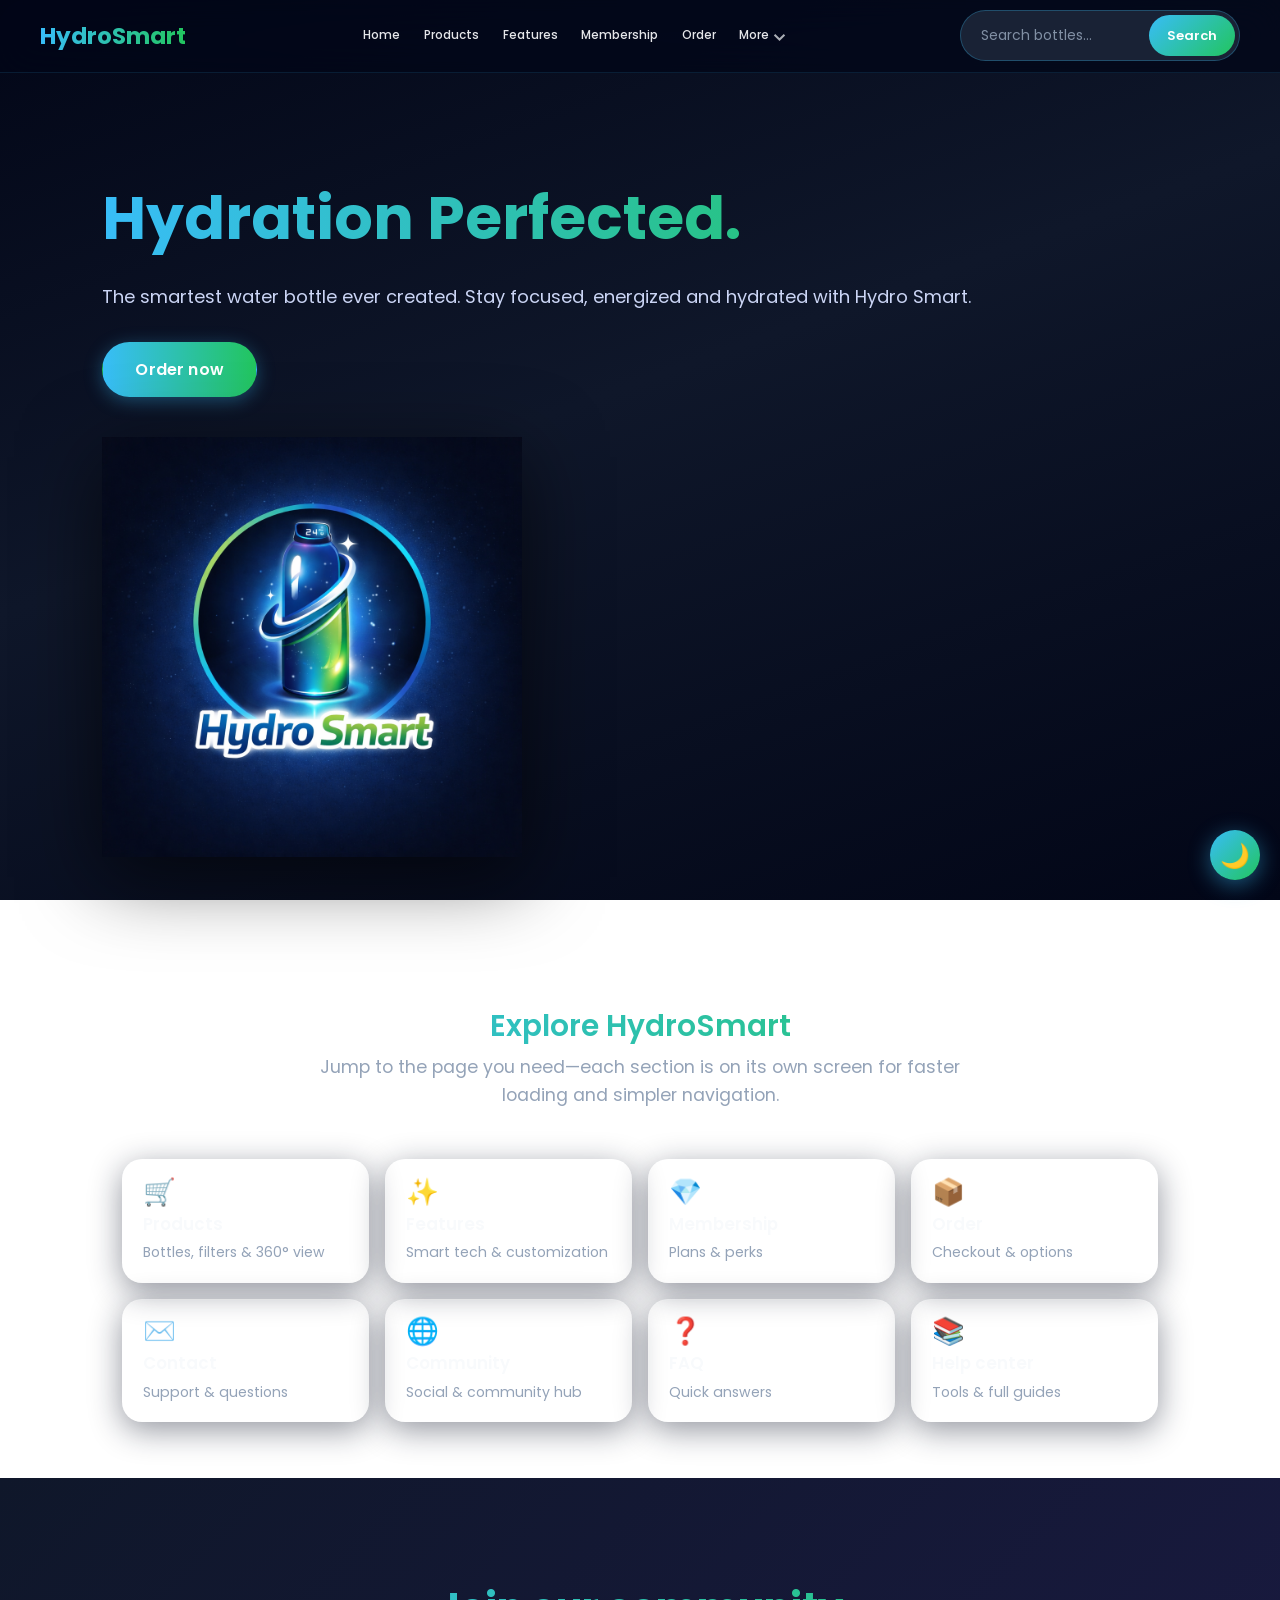
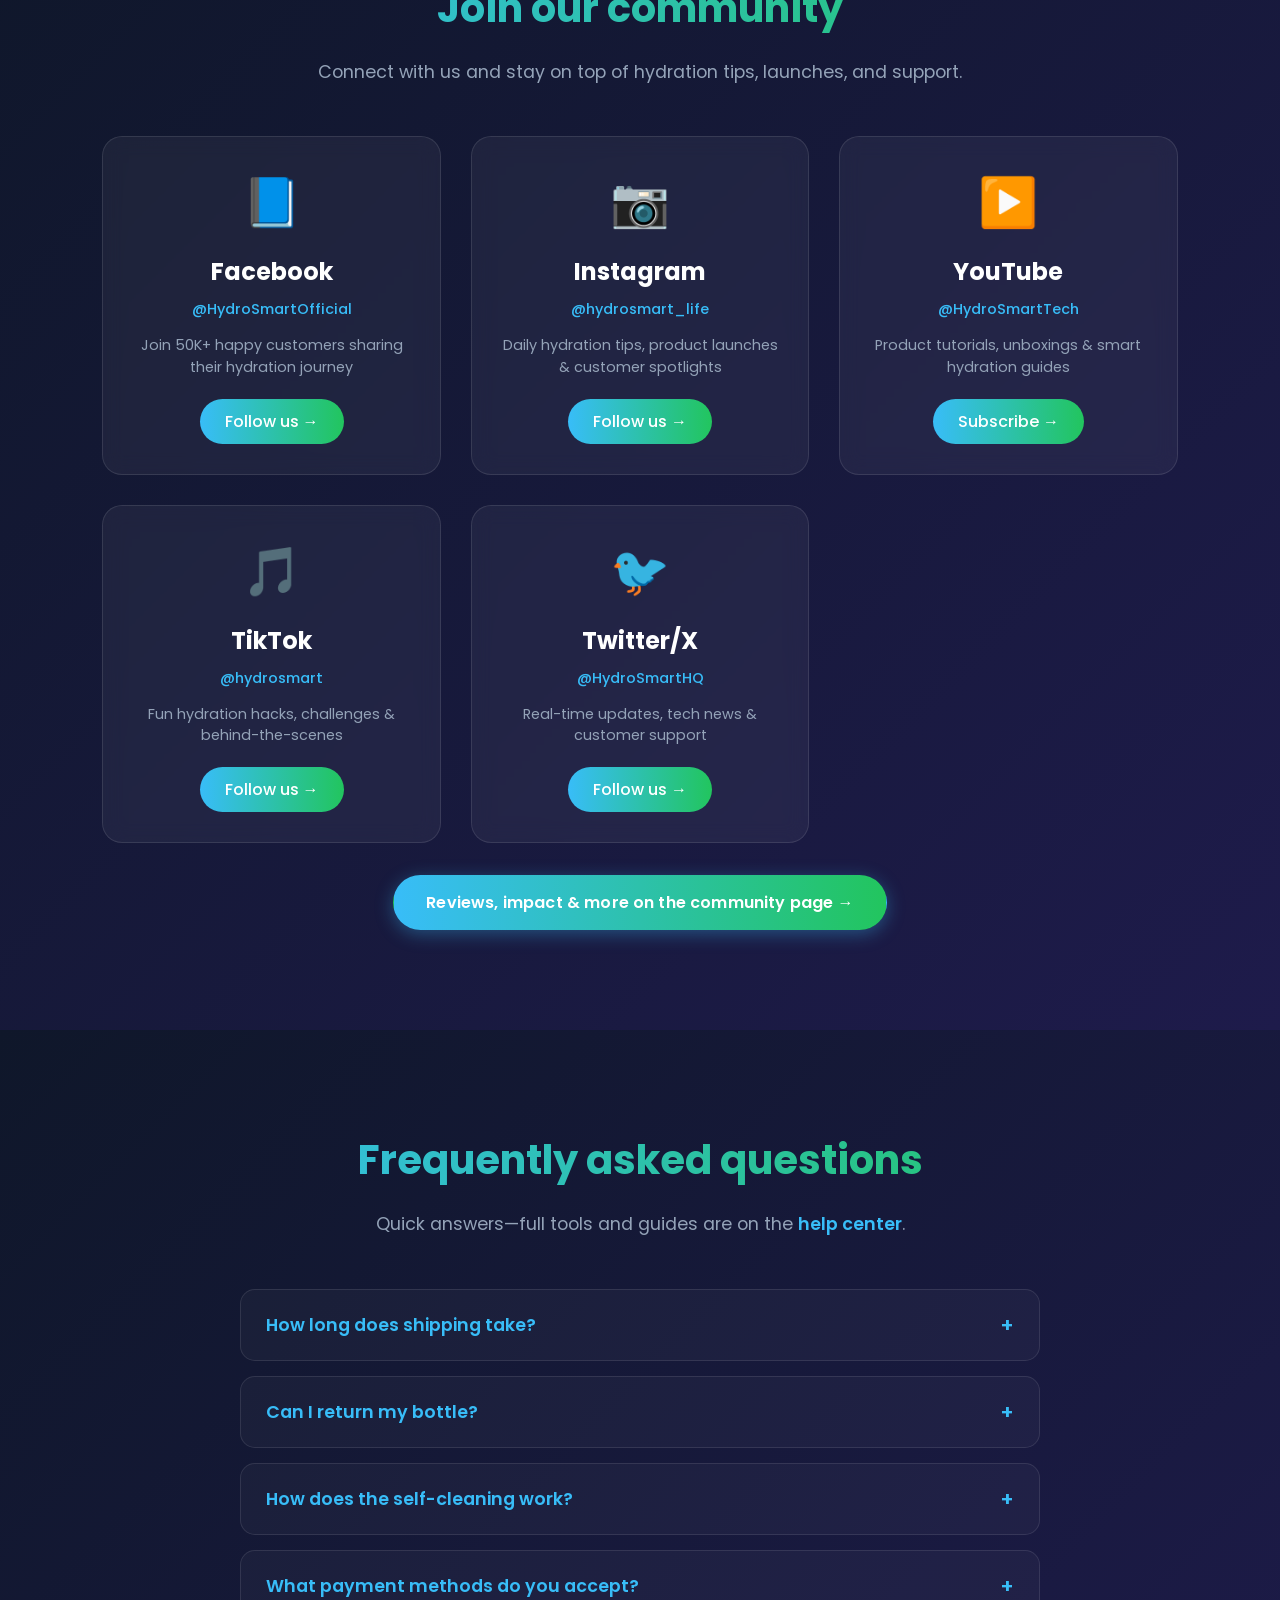
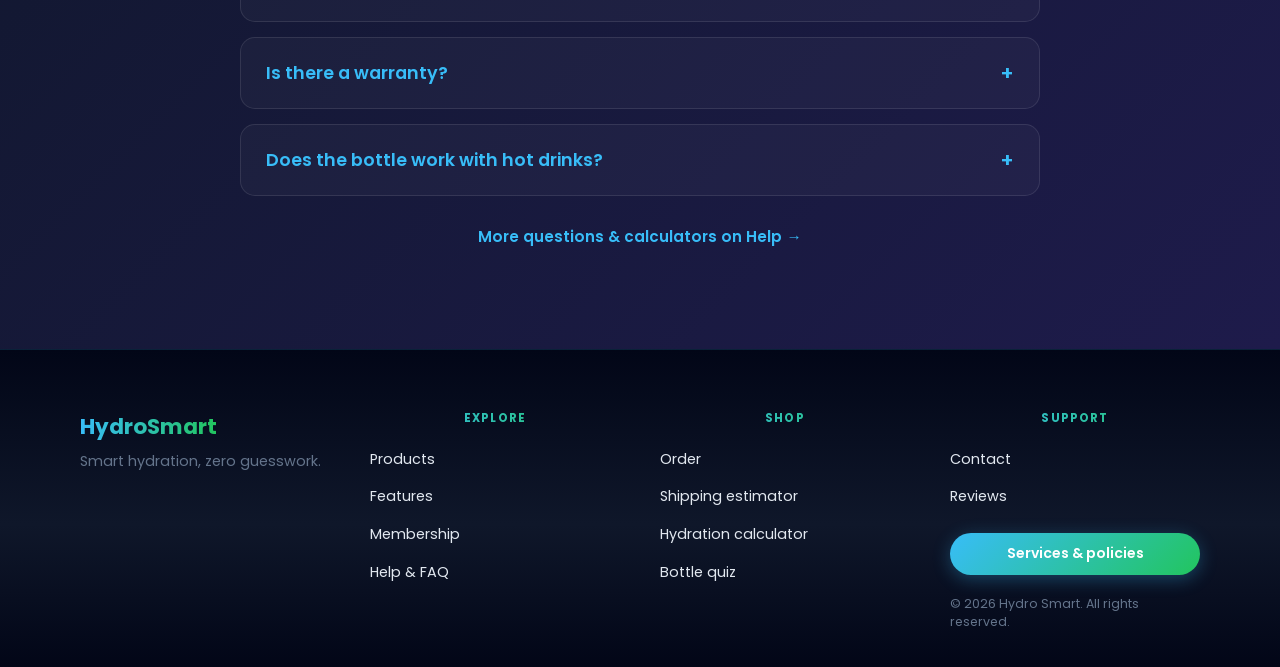
==== commit 996e8aa9: "Refactor navigation structure across multiple HTML files to consolidate links under a "More" dropdow" ====
--- a/index.html
+++ b/index.html
@@ -4,9 +4,9 @@
 <head>
   <meta charset="UTF-8">
   <meta name="viewport" content="width=device-width, initial-scale=1.0">
-  <title>Hydro Smart</title>
+  <title>HydroSmart | Home</title>
   <link rel="manifest" href="manifest.json">
-  <link rel="apple-touch-icon" href="icon-192.png">
+  <link rel="apple-touch-icon" href="hydrosmart-192.png">
   <meta name="apple-mobile-web-app-capable" content="yes">
   <link rel="icon" type="image/png" href="favicon.png">
   <link rel="stylesheet" href="css/base-layout.css">
@@ -17,434 +17,83 @@
   <link rel="stylesheet" href="css/sections-misc.css">
   <link rel="preconnect" href="https://fonts.googleapis.com">
   <link href="https://fonts.googleapis.com/css2?family=Poppins:wght@300;400;500;600;700&display=swap" rel="stylesheet">
-
 </head>
 
 <body>
 
-  <header>
-    <div class="logo">HydroSmart</div>
-
-    <!-- Mobile Menu Button -->
-    <div class="mobile-menu-btn" id="mobileMenuBtn">
-      <span></span>
-      <span></span>
-      <span></span>
-    </div>
-
-    <nav id="mainNav">
-      <ul>
-        <li><a href="#home">Home</a></li>
-        <li><a href="#product">Product</a></li>
-        <li><a href="#techfeatures">Tech Features</a></li>
-        <li><a href="#bodyfeatures">Body Features</a></li>
-        <li><a href="#customization">Custom</a></li>
-        <li><a href="#membership">Membership</a></li>
-        <li><a href="#order">Order</a></li>
-        <li><a href="#contact">Contact</a></li>
-        <li><a href="#social">Community</a></li>
-        <li><a href="#why">Why Us</a></li>
-        <li><a href="#reviews">Reviews</a></li>
-        <li><a href="#facts">Impact</a></li>
-        <li><a href="#faq">FAQ</a></li>
-        <li><a href="#shipping-calc">Ship</a></li>
-        <li><a href="#hydration-calc">Hydration Calculator</a></li>
-        <li><a href="#quiz">Quiz</a></li>
+  <header class="site-header" role="banner">
+    <a href="index.html" class="logo logo-link">HydroSmart</a>
+
+    <button type="button" class="mobile-menu-btn" id="mobileMenuBtn" aria-expanded="false" aria-controls="mainNav"
+      aria-label="Open menu">
+      <span class="visually-hidden">Menu</span>
+      <span aria-hidden="true"></span>
+      <span aria-hidden="true"></span>
+      <span aria-hidden="true"></span>
+    </button>
+
+    <nav id="mainNav" class="main-nav" aria-label="Main navigation">
+      <ul class="nav-list">
+        <li><a href="index.html">Home</a></li>
+        <li><a href="products.html">Products</a></li>
+        <li><a href="features.html">Features</a></li>
+        <li><a href="membership.html">Membership</a></li>
+        <li><a href="order.html">Order</a></li>
+        <li class="nav-item--more">
+          <details class="nav-details">
+            <summary class="nav-details__summary">More</summary>
+            <ul class="nav-details__panel">
+              <li><a href="explore.html">Community</a></li>
+              <li><a href="help.html">Help center</a></li>
+              <li><a href="contact.html">Contact</a></li>
+              <li><a href="products.html#quiz">Bottle quiz</a></li>
+              <li><a href="help.html#faq">FAQ</a></li>
+              <li><a href="help.html#shipping-calc">Shipping calculator</a></li>
+              <li><a href="help.html#hydration-calc">Hydration calculator</a></li>
+            </ul>
+          </details>
+        </li>
       </ul>
     </nav>
 
-    <div class="search-container">
-      <input type="text" id="searchInput" placeholder="Search bottles..." class="search-input">
-      <button id="searchButton" class="search-button">🔍 Search</button>
+    <div class="search-container" role="search">
+      <label for="searchInput" class="visually-hidden">Search bottles</label>
+      <input type="search" id="searchInput" placeholder="Search bottles…" class="search-input" autocomplete="off">
+      <button type="button" id="searchButton" class="search-button" aria-label="Run search">Search</button>
     </div>
   </header>
-  <!-- Navigation Overlay -->
   <div class="nav-overlay" id="navOverlay"></div>
 
-  <section class="hero" id="home">
-    <div class="hero-text">
-      <h1>Hydration Perfected.</h1>
-      <p>The smartest water bottle ever created. Stay focused, energized and hydrated with Hydro Smart.</p>
-      <button class="buyBtn" id="orderNowBtn">Order Now</button>
-    </div>
-    <div class="heroImage">
-      <img src="Logo.png" alt="Hydro Smart Bottle">
-    </div>
-  </section>
-
-  <section class="product" id="product">
-    <h2>Our Smart Bottles</h2>
-    <p style="text-align: center; margin-bottom: 30px; color: #94a3b8;">Pictures do not describe its true size except
-      special editions ones which are smaller</p>
-    <button class="buyBtn" onclick="openRotateViewer()" style="margin: 10px;">🔄 View 360° Rotation</button>
-    <div class="products">
-      <div class="card" data-product="Ocean Blue">
-        <img src="bottle_blue.png" alt="Ocean Blue Bottle">
-        <h3>Ocean Blue</h3>
-        <p>$9.99</p>
-        <button class="buy-card-btn">Buy</button>
-      </div>
-      <div class="card" data-product="Energy Green">
-        <img src="bottle_green.png" alt="Energy Green Bottle">
-        <h3>Energy Green</h3>
-        <p>$9.99</p>
-        <button class="buy-card-btn">Buy</button>
-      </div>
-      <div class="card" data-product="Galaxy Purple">
-        <img src="bottle_purple.png" alt="Galaxy Purple Bottle">
-        <h3>Galaxy Purple</h3>
-        <p>$9.99</p>
-        <button class="buy-card-btn">Buy</button>
-      </div>
-      <div class="card" data-product="Classic Steel">
-        <img src="Whitebottle.png" alt="Classic Steel Bottle">
-        <h3>Classic Steel</h3>
-        <p>$9.99</p>
-        <button class="buy-card-btn">Buy</button>
-      </div>
-      <div class="card" data-product="Bright Black">
-        <img src="blackbottle.png" alt="Bright Black Bottle">
-        <h3>Bright Black</h3>
-        <p>$9.99</p>
-        <button class="buy-card-btn">Buy</button>
-      </div>
-      <div class="card" data-product="Hot Pink">
-        <img src="pinkbottle.png" alt="Hot Pink Bottle">
-        <h3>Hot Pink</h3>
-        <p>$9.99</p>
-        <button class="buy-card-btn">Buy</button>
-      </div>
-      <div class="card" data-product="Arctic White">
-        <img src="white.png" alt="Arctic White Bottle">
-        <h3>Arctic White (Special Edition)</h3>
-        <p>$7.99</p>
-        <button class="buy-card-btn">Buy</button>
-      </div>
-      <div class="card" data-product="Rose Red">
-        <img src="red.png" alt="Rose Red Bottle">
-        <h3>Rose Red (Special Edition)</h3>
-        <p>$7.99</p>
-        <button class="buy-card-btn">Buy</button>
-      </div>
-    </div>
-  </section>
-
-  <!-- ========== BOTTLE QUIZ SECTION ========== -->
-  <section class="quiz-section" id="quiz">
-    <h2>🎯 Find Your Perfect Bottle</h2>
-    <p class="section-subtitle">Answer 5 simple questions and get personalized recommendation</p>
-
-    <div class="quiz-container" id="quizContainer">
-      <div class="quiz-card" id="quizCard">
-        <div class="quiz-question" id="quizQuestion">Question 1/5</div>
-        <div class="quiz-text" id="quizText">How often do you drink water?</div>
-        <div class="quiz-options" id="quizOptions"></div>
-        <div class="quiz-progress">
-          <div class="quiz-progress-bar" id="quizProgressBar"></div>
-        </div>
-        <div class="quiz-buttons">
-          <button class="quiz-prev" id="quizPrev" style="display: none;">◀ Previous</button>
-          <button class="quiz-next" id="quizNext">Next ▶</button>
-        </div>
-      </div>
-
-      <div class="quiz-result" id="quizResult" style="display: none;">
-        <div class="quiz-result-card">
-          <div class="result-icon" id="resultIcon">🏆</div>
-          <h3 id="resultTitle">Your Perfect Bottle</h3>
-          <p id="resultDescription"></p>
-          <div class="result-bottle" id="resultBottle"></div>
-          <button class="buyBtn" onclick="document.getElementById('order').scrollIntoView({ behavior: 'smooth' })">Order
-            Now →</button>
-          <button class="quiz-restart" onclick="resetQuiz()">Take Quiz Again ↻</button>
-        </div>
-      </div>
-    </div>
-  </section>
-
-  <section class="techfeatures" id="techfeatures">
-    <h2>Smart Features</h2>
-    <div class="featureGrid">
-      <div class="techfeature">
-        <h3>Temperature Detection</h3>
-        <p>Know the temperature of your drink instantly.</p>
-      </div>
-      <div class="techfeature">
-        <h3>Smart Reminder</h3>
-        <p>Never forget to hydrate with automated reminders.</p>
-      </div>
-      <div class="techfeature">
-        <h3>Touch Display</h3>
-        <p>Elegant touch interface with alerts.</p>
-      </div>
-      <div class="techfeature">
-        <h3>Time Display</h3>
-        <p>Shows the international time. (time can be fixed depending on the region)</p>
-      </div>
-    </div>
-  </section>
-
-  <section class="bodyfeatures" id="bodyfeatures">
-    <h2>Bottle's Own Features</h2>
-    <div class="featureGrid">
-      <div class="bodyfeature">
-        <h3>Body Material</h3>
-        <p>Made with stainless steel to prevent rusting.</p>
-      </div>
-      <div class="bodyfeature">
-        <h3>ThermoLock Technology</h3>
-        <p>Keep hot water for 2h+ and cold water for 6h+.</p>
-      </div>
-    </div>
-  </section>
-
-  <section class="customization-section" id="customization">
-    <h2>Personal Customization</h2>
-    <div class="featureGrid">
-      <div class="customization">
-        <h3>Custom Colours</h3>
-        <p>Custom colour bottles can be produced by extra payment. ($1)</p>
-      </div>
-      <div class="customization">
-        <h3>Self-cleaning Technology</h3>
-        <p>Uses UV rays to clean the bottle automatically by extra payment. ($7)</p>
-      </div>
-    </div>
-  </section>
-
-  <!-- MEMBERSHIP SECTION -->
-  <section class="membership" id="membership">
-    <h2>Join HydroSmart Membership</h2>
-    <p class="membership-subtitle">Get exclusive benefits and save more with our premium membership plans</p>
-
-    <div class="membership-grid">
-      <!-- Basic Plan -->
-      <div class="membership-card basic">
-        <div class="membership-badge">Save 10%(1 person)</div>
-        <div class="membership-icon">💧</div>
-        <h3>Basic Hydration</h3>
-        <div class="price">
-          <span class="currency">$</span>
-          <span class="amount">4.99</span>
-          <span class="period">/month</span>
-        </div>
-        <ul class="membership-features">
-          <li>✓ Smart hydration reminders</li>
-          <li>✓ Temperature tracking</li>
-          <li>✓ Basic analytics dashboard</li>
-          <li>✓ Email support</li>
-          <li>✗ Self-cleaning technology</li>
-          <li>✗ Custom color options</li>
-        </ul>
-        <button class="membership-btn" data-plan="Basic Hydration">Get Basic Plan</button>
-      </div>
-
-      <!-- Premium Plan -->
-      <div class="membership-card premium featured">
-        <div class="membership-badge">Save 15%(1 person)</div>
-        <div class="membership-icon">⭐</div>
-        <h3>Premium Hydration</h3>
-        <div class="price">
-          <span class="currency">$</span>
-          <span class="amount">9.99</span>
-          <span class="period">/month</span>
-        </div>
-        <ul class="membership-features">
-          <li>✓ All Basic features</li>
-          <li>✓ Self-cleaning technology ($7 value)</li>
-          <li>✓ Custom color options ($1 value)</li>
-          <li>✓ Priority 24/7 support</li>
-          <li>✓ Advanced health analytics</li>
-          <li>✓ 20% off all bottle purchases</li>
-        </ul>
-        <button class="membership-btn" data-plan="Premium Hydration">Get Premium Plan</button>
-      </div>
-
-      <!-- Family Plan -->
-      <div class="membership-card family">
-        <div class="membership-badge">Save 25%(4 persons max)</div>
-        <div class="membership-icon">👨‍👩‍👧‍👦</div>
-        <h3>Family Hydration</h3>
-        <div class="price">
-          <span class="currency">$</span>
-          <span class="amount">19.99</span>
-          <span class="period">/month</span>
-        </div>
-        <ul class="membership-features">
-          <li>✓ All Premium features</li>
-          <li>✓ Up to 4 family members</li>
-          <li>✓ Individual tracking per member</li>
-          <li>✓ Family dashboard</li>
-          <li>✓ 30% off all bottle purchases</li>
-          <li>✓ Free shipping on all orders</li>
-        </ul>
-        <button class="membership-btn" data-plan="Family Hydration">Get Family Plan</button>
-      </div>
-
-      <!-- Annual Plan -->
-      <div class="membership-card annual">
-        <div class="membership-badge">Save 20%(2 person)</div>
-        <div class="membership-icon">🎯</div>
-        <h3>Annual Premium</h3>
-        <div class="price">
-          <span class="currency">$</span>
-          <span class="amount">95.99</span>
-          <span class="period">/year</span>
-        </div>
-        <ul class="membership-features">
-          <li>✓ All Premium features</li>
-          <li>✓ Save $23.88 annually</li>
-          <li>✓ Exclusive annual member events</li>
-          <li>✓ Limited edition bottle every year</li>
-          <li>✓ 25% off all purchases</li>
-          <li>✓ VIP customer support</li>
-        </ul>
-        <button class="membership-btn" data-plan="Annual Premium">Get Annual Plan</button>
-      </div>
-    </div>
-
-    <!-- Membership Comparison Table -->
-    <div class="comparison-table">
-      <h3>Compare All Features</h3>
-      <table>
-        <thead>
-          <tr>
-            <th>Features</th>
-            <th>Basic</th>
-            <th>Premium</th>
-            <th>Family</th>
-            <th>Annual</th>
-          </tr>
-        </thead>
-        <tbody>
-          <tr>
-            <td>Smart Hydration Reminders</td>
-            <td>✓</td>
-            <td>✓</td>
-            <td>✓</td>
-            <td>✓</td>
-          </tr>
-          <tr>
-            <td>Temperature Tracking</td>
-            <td>✓</td>
-            <td>✓</td>
-            <td>✓</td>
-            <td>✓</td>
-          </tr>
-          <tr>
-            <td>Self-cleaning Technology</td>
-            <td>✗</td>
-            <td>✓</td>
-            <td>✓</td>
-            <td>✓</td>
-          </tr>
-          <tr>
-            <td>Custom Color Options</td>
-            <td>✗</td>
-            <td>✓</td>
-            <td>✓</td>
-            <td>✓</td>
-          </tr>
-          <tr>
-            <td>Priority Support</td>
-            <td>✗</td>
-            <td>✓</td>
-            <td>✓</td>
-            <td>✓</td>
-          </tr>
-          <tr>
-            <td>Family Members</td>
-            <td>1</td>
-            <td>1</td>
-            <td>4</td>
-            <td>1</td>
-          </tr>
-          <tr>
-            <td>Discount on Bottles</td>
-            <td>0%</td>
-            <td>20%</td>
-            <td>30%</td>
-            <td>25%</td>
-          </tr>
-          <tr>
-            <td>Free Shipping</td>
-            <td>✗</td>
-            <td>✗</td>
-            <td>✓</td>
-            <td>✓</td>
-          </tr>
-        </tbody>
-      </table>
-    </div>
-
-    <!-- Membership Specific FAQ -->
-    <div class="membership-faq">
-      <h3>Membership Questions</h3>
-      <div class="faq-grid">
-        <div class="faq-item">
-          <div class="faq-question">What's included in the free trial?</div>
-          <div class="faq-answer">7-day free trial includes all features of your chosen plan. No payment required
-            upfront!</div>
-        </div>
-        <div class="faq-item">
-          <div class="faq-question">Can I upgrade my membership later?</div>
-          <div class="faq-answer">Yes! You can upgrade anytime. The price difference will be prorated for the remaining
-            billing cycle.</div>
-        </div>
-        <div class="faq-item">
-          <div class="faq-question">Do members get free shipping?</div>
-          <div class="faq-answer">Family and Annual members enjoy free shipping on all orders. Premium members get 20%
-            off shipping.</div>
-        </div>
-        <div class="faq-item">
-          <div class="faq-question">How do I cancel my membership?</div>
-          <div class="faq-answer">Cancel anytime from your account dashboard or contact support. No cancellation fees!
-          </div>
-        </div>
-      </div>
-    </div>
-
-    <section class="order" id="order">
-      <h2>Order Your Hydro Smart</h2>
-      <form id="orderForm">
-        <input type="text" placeholder="Full Name" id="fullName" required>
-        <input type="email" placeholder="Email" id="email" required>
-        <select id="bottleColor" required>
-          <option value="">Select Bottle Color</option>
-          <option value="Ocean Blue">Ocean Blue</option>
-          <option value="Energy Green">Energy Green</option>
-          <option value="Galaxy Purple">Galaxy Purple</option>
-          <option value="Classic Steel">Classic Steel</option>
-          <option value="Bright Black">Bright Black</option>
-          <option value="Hot Pink">Hot Pink</option>
-          <option value="Arctic White">Arctic White</option>
-          <option value="Rose Red">Rose Red</option>
-          <option value="Custom Color">🎨 Custom Color (+$1)</option>
-        </select>
-        <input type="number" placeholder="Quantity" id="quantity" min="1" required>
-        <button type="submit">Place Order</button>
-      </form>
-    </section>
-
-    <section class="contact" id="contact">
-      <h2>Contact Us For Any Issue</h2>
-      <div class="contactInfo">
-        <p>Email: support@hydrosmart.com</p>
-        <p>Phone: +880 1234 567890</p>
-        <p>Location: Dhaka, Bangladesh</p>
-      </div>
-      <form id="contactForm">
-        <input type="text" placeholder="Name" required>
-        <input type="email" placeholder="Email" required>
-        <textarea placeholder="Your message" rows="5" required></textarea>
-        <button type="submit">Send Message</button>
-      </form>
-    </section>
-
-    <!-- SOCIAL MEDIA COMMUNITY SECTION -->
-    <section class="social-community" id="social">
-      <h2>Join Our Community</h2>
-      <p class="section-subtitle">Connect with us on social media and be part of the HydroSmart family</p>
+  <main id="home">
+    <section class="hero">
+      <div class="hero-text">
+        <h1>Hydration Perfected.</h1>
+        <p>The smartest water bottle ever created. Stay focused, energized and hydrated with Hydro Smart.</p>
+        <a href="order.html" class="buyBtn" id="orderNowBtn">Order now</a>
+      </div>
+      <div class="heroImage">
+        <img src="Logo.png" alt="Hydro Smart Bottle">
+      </div>
+    </section>
+
+    <section class="page-hub" aria-label="Site sections">
+      <h2 class="page-hub__title">Explore HydroSmart</h2>
+      <p class="page-hub__intro section-subtitle">Jump to the page you need—each section is on its own screen for faster loading and simpler navigation.</p>
+<ul class="page-hub__grid">
+        <li><a class="page-hub__card" href="products.html"><span class="page-hub__icon">🛒</span><strong>Products</strong><span>Bottles, filters & 360° view</span></a></li>
+        <li><a class="page-hub__card" href="features.html"><span class="page-hub__icon">✨</span><strong>Features</strong><span>Smart tech &amp; customization</span></a></li>
+        <li><a class="page-hub__card" href="membership.html"><span class="page-hub__icon">💎</span><strong>Membership</strong><span>Plans &amp; perks</span></a></li>
+        <li><a class="page-hub__card" href="order.html"><span class="page-hub__icon">📦</span><strong>Order</strong><span>Checkout &amp; options</span></a></li>
+        <li><a class="page-hub__card" href="contact.html"><span class="page-hub__icon">✉️</span><strong>Contact</strong><span>Support &amp; questions</span></a></li>
+        <li><a class="page-hub__card" href="#community"><span class="page-hub__icon">🌐</span><strong>Community</strong><span>Social &amp; community hub</span></a></li>
+        <li><a class="page-hub__card" href="#faq"><span class="page-hub__icon">❓</span><strong>FAQ</strong><span>Quick answers</span></a></li>
+        <li><a class="page-hub__card" href="help.html"><span class="page-hub__icon">📚</span><strong>Help center</strong><span>Tools &amp; full guides</span></a></li>
+      </ul>
+    </section>
+
+    <section class="social-community home-community" id="community" aria-labelledby="community-heading">
+      <h2 id="community-heading">Join our community</h2>
+      <p class="section-subtitle">Connect with us and stay on top of hydration tips, launches, and support.</p>
 
       <div class="social-grid">
         <div class="social-card facebook">
@@ -452,245 +101,55 @@
           <h3>Facebook</h3>
           <div class="social-username">@HydroSmartOfficial</div>
           <p>Join 50K+ happy customers sharing their hydration journey</p>
-          <a href="https://facebook.com/HydroSmartOfficial" target="_blank" class="social-link">Follow Us →</a>
+          <a href="https://facebook.com/HydroSmartOfficial" target="_blank" rel="noopener noreferrer"
+            class="social-link">Follow us →</a>
         </div>
 
         <div class="social-card instagram">
           <div class="social-icon">📷</div>
           <h3>Instagram</h3>
           <div class="social-username">@hydrosmart_life</div>
-          <p>Daily hydration tips, product launches & customer spotlights</p>
-          <a href="https://instagram.com/hydrosmart_life" target="_blank" class="social-link">Follow Us →</a>
+          <p>Daily hydration tips, product launches &amp; customer spotlights</p>
+          <a href="https://instagram.com/hydrosmart_life" target="_blank" rel="noopener noreferrer"
+            class="social-link">Follow us →</a>
         </div>
 
         <div class="social-card youtube">
           <div class="social-icon">▶️</div>
           <h3>YouTube</h3>
           <div class="social-username">@HydroSmartTech</div>
-          <p>Product tutorials, unboxings & smart hydration guides</p>
-          <a href="https://youtube.com/@HydroSmartTech" target="_blank" class="social-link">Subscribe →</a>
+          <p>Product tutorials, unboxings &amp; smart hydration guides</p>
+          <a href="https://youtube.com/@HydroSmartTech" target="_blank" rel="noopener noreferrer"
+            class="social-link">Subscribe →</a>
         </div>
 
         <div class="social-card tiktok">
           <div class="social-icon">🎵</div>
           <h3>TikTok</h3>
           <div class="social-username">@hydrosmart</div>
-          <p>Fun hydration hacks, challenges & behind-the-scenes</p>
-          <a href="https://tiktok.com/@hydrosmart" target="_blank" class="social-link">Follow Us →</a>
+          <p>Fun hydration hacks, challenges &amp; behind-the-scenes</p>
+          <a href="https://tiktok.com/@hydrosmart" target="_blank" rel="noopener noreferrer"
+            class="social-link">Follow us →</a>
         </div>
 
         <div class="social-card twitter">
           <div class="social-icon">🐦</div>
           <h3>Twitter/X</h3>
           <div class="social-username">@HydroSmartHQ</div>
-          <p>Real-time updates, tech news & customer support</p>
-          <a href="https://twitter.com/HydroSmartHQ" target="_blank" class="social-link">Follow Us →</a>
-        </div>
-      </div>
-    </section>
-
-    <!-- WHY HYDRO SMART SECTION -->
-    <section class="why-hydrosmart" id="why">
-      <h2>Why Hydro Smart?</h2>
-      <p class="section-subtitle">Discover why millions choose HydroSmart for their hydration needs</p>
-
-      <div class="benefits-grid">
-        <div class="benefit-card">
-          <div class="benefit-icon">💪</div>
-          <h3>Health & Wellness</h3>
-          <div class="benefit-content">
-            <p>Proper hydration boosts energy levels, improves brain function, and supports overall health. Our smart
-              reminders ensure you never miss your hydration goals.</p>
-            <ul>
-              <li>✓ 8+ glasses daily tracking</li>
-              <li>✓ Personalized hydration goals</li>
-              <li>✓ Health insights & analytics</li>
-              <li>✓ Reduces risk of dehydration</li>
-            </ul>
-          </div>
-        </div>
-
-        <div class="benefit-card">
-          <div class="benefit-icon">👗</div>
-          <h3>New Fashion Statement</h3>
-          <div class="benefit-content">
-            <p>HydroSmart isn't just a bottle—it's an accessory. Sleek designs, customizable colors, and premium
-              materials that complement your style.</p>
-            <ul>
-              <li>✓ 8+ stunning color options</li>
-              <li>✓ Custom color personalization</li>
-              <li>✓ Premium stainless steel finish</li>
-              <li>✓ Limited edition collections</li>
-            </ul>
-          </div>
-        </div>
-
-        <div class="benefit-card">
-          <div class="benefit-icon">🏥</div>
-          <h3>Medical Awareness</h3>
-          <div class="benefit-content">
-            <p>Understanding your body's hydration needs is crucial for preventing health issues. Our smart technology
-              helps you stay informed and healthy.</p>
-            <ul>
-              <li>✓ Temperature monitoring</li>
-              <li>✓ Self-cleaning UV technology</li>
-              <li>✓ Reminder for medication timing</li>
-              <li>✓ Electrolyte balance tracking</li>
-            </ul>
-          </div>
-        </div>
-
-        <div class="benefit-card">
-          <div class="benefit-icon">🌍</div>
-          <h3>Eco-Friendly Choice</h3>
-          <div class="benefit-content">
-            <p>Reduce plastic waste with our reusable smart bottle. Each bottle saves approximately 500 single-use
-              plastic bottles per year.</p>
-            <ul>
-              <li>✓ 100% recyclable materials</li>
-              <li>✓ BPA-free construction</li>
-              <li>✓ Long-lasting durability</li>
-              <li>✓ Sustainable packaging</li>
-            </ul>
-          </div>
-        </div>
-
-        <div class="benefit-card">
-          <div class="benefit-icon">⚡</div>
-          <h3>Smart Technology</h3>
-          <div class="benefit-content">
-            <p>Advanced sensors and intelligent reminders make hydration effortless. Track your intake, monitor
-              temperature, and get real-time insights.</p>
-            <ul>
-              <li>✓ Touch display interface</li>
-              <li>✓ Temperature detection</li>
-              <li>✓ Smartphone synchronization</li>
-              <li>✓ Time display & alerts</li>
-            </ul>
-          </div>
-        </div>
-
-        <div class="benefit-card">
-          <div class="benefit-icon">💰</div>
-          <h3>Cost Savings</h3>
-          <div class="benefit-content">
-            <p>Stop buying expensive bottled water. One HydroSmart bottle pays for itself in just 2 months while
-              providing superior hydration.</p>
-            <ul>
-              <li>✓ Save $200+ annually</li>
-              <li>✓ Membership discounts up to 30%</li>
-              <li>✓ Free shipping on orders $50+</li>
-              <li>✓ 6 months warranty included</li>
-            </ul>
-          </div>
-        </div>
-      </div>
-    </section>
-
-    <!-- CUSTOMER REVIEWS SECTION -->
-    <section class="reviews-section" id="reviews">
-      <h2>What Our Customers Say</h2>
-      <p class="section-subtitle">Join thousands of happy customers who love their HydroSmart bottle</p>
-
-      <div class="reviews-grid">
-        <div class="review-card">
-          <div class="review-stars">★★★★★</div>
-          <p class="review-text">"Best water bottle I've ever owned! The smart reminders actually help me drink more
-            water. I used to forget to drink, but now I hit my daily goal every day!"</p>
-          <div class="review-author">- Sarah Johnson</div>
-          <div class="review-verified">Verified Buyer</div>
-        </div>
-
-        <div class="review-card">
-          <div class="review-stars">★★★★★</div>
-          <p class="review-text">"The temperature display is so cool! I love knowing exactly how hot or cold my water
-            is. The self-cleaning feature is a game changer. Highly recommend!"</p>
-          <div class="review-author">- Michael Chen</div>
-          <div class="review-verified">Verified Buyer</div>
-        </div>
-
-        <div class="review-card">
-          <div class="review-stars">★★★★★</div>
-          <p class="review-text">"Got the Arctic White special edition and it looks amazing! My friends keep asking
-            where I got it. Best $7.99 I've ever spent."</p>
-          <div class="review-author">- Emily Rodriguez</div>
-          <div class="review-verified">Verified Buyer</div>
-        </div>
-
-        <div class="review-card">
-          <div class="review-stars">★★★★★</div>
-          <p class="review-text">"Perfect for school! I stay hydrated during classes and the touch display looks so
-            modern. Teachers even asked about it!"</p>
-          <div class="review-author">- David Kim</div>
-          <div class="review-verified">Verified Buyer</div>
-        </div>
-
-        <div class="review-card">
-          <div class="review-stars">★★★★★</div>
-          <p class="review-text">"The membership is totally worth it! I got 20% off my bottle and the self-cleaning
-            technology is amazing. Never going back to regular bottles."</p>
-          <div class="review-author">- Jessica Williams</div>
-          <div class="review-verified">Premium Member</div>
-        </div>
-
-        <div class="review-card">
-          <div class="review-stars">★★★★★</div>
-          <p class="review-text">"Great quality bottle! The stainless steel keeps my water cold for hours. Perfect for
-            sports and outdoor activities."</p>
-          <div class="review-author">- Alex Thompson</div>
-          <div class="review-verified">Verified Buyer</div>
-        </div>
-      </div>
-    </section>
-
-    <!-- FUN FACTS COUNTER SECTION -->
-    <section class="facts-section" id="facts">
-      <h2>Our Impact So Far</h2>
-      <p class="section-subtitle">Together, we're making a difference one sip at a time</p>
-
-      <div class="facts-grid">
-        <div class="fact-card">
-          <div class="fact-icon">💧</div>
-          <div class="fact-number" id="bottlesSold">0</div>
-          <div class="fact-label">Bottles Sold</div>
-        </div>
-
-        <div class="fact-card">
-          <div class="fact-icon">😊</div>
-          <div class="fact-number" id="happyCustomers">0</div>
-          <div class="fact-label">Happy Customers</div>
-        </div>
-
-        <div class="fact-card">
-          <div class="fact-icon">🌍</div>
-          <div class="fact-number" id="plasticSaved">0</div>
-          <div class="fact-label">Plastic Bottles Saved</div>
-        </div>
-
-        <div class="fact-card">
-          <div class="fact-icon">📦</div>
-          <div class="fact-number" id="countries">0</div>
-          <div class="fact-label">Countries Shipped To</div>
-        </div>
-
-        <div class="fact-card">
-          <div class="fact-icon">⭐</div>
-          <div class="fact-number" id="rating">0</div>
-          <div class="fact-label">Average Rating (out of 5)</div>
-        </div>
-
-        <div class="fact-card">
-          <div class="fact-icon">💚</div>
-          <div class="fact-number" id="members">0</div>
-          <div class="fact-label">Active Members</div>
-        </div>
-      </div>
-    </section>
-
-    <!-- ========== FAQ ACCORDION SECTION (Main FAQ) ========== -->
-    <section class="faq-accordion-section" id="faq">
-      <h2>Frequently Asked Questions</h2>
-      <p class="section-subtitle">Got questions? We've got answers!</p>
+          <p>Real-time updates, tech news &amp; customer support</p>
+          <a href="https://twitter.com/HydroSmartHQ" target="_blank" rel="noopener noreferrer"
+            class="social-link">Follow us →</a>
+        </div>
+      </div>
+
+      <p class="home-community__more">
+        <a class="buyBtn" href="explore.html">Reviews, impact &amp; more on the community page →</a>
+      </p>
+    </section>
+
+    <section class="faq-accordion-section home-faq" id="faq" aria-labelledby="faq-heading">
+      <h2 id="faq-heading">Frequently asked questions</h2>
+      <p class="section-subtitle">Quick answers—full tools and guides are on the <a href="help.html">help center</a>.</p>
 
       <div class="faq-accordion">
         <div class="accordion-item">
@@ -708,8 +167,8 @@
             <span class="accordion-icon">+</span>
           </div>
           <div class="accordion-answer">Yes! We offer a 30-day return policy for unused bottles in original packaging.
-            Custom color bottles are non-returnable. If the bottle is defected,please record the unboxing of the bottle
-            so that we can send you another one if you give us the proof.</div>
+            Custom color bottles are non-returnable. If the bottle is defective, record the unboxing so we can help with
+            a replacement.</div>
         </div>
 
         <div class="accordion-item">
@@ -748,346 +207,74 @@
             cold for 6+ hours.</div>
         </div>
       </div>
-    </section>
-
-    <!-- ========== PRODUCT FILTER SECTION ========== -->
-    <section class="filter-section">
-      <h3 style="margin-bottom: 20px;">Filter Bottles</h3>
-      <div class="filter-buttons">
-        <button class="filter-btn active" data-filter="all">All Bottles</button>
-        <button class="filter-btn" data-filter="standard">Standard ($9.99)</button>
-        <button class="filter-btn" data-filter="special">Special Edition ($7.99)</button>
-      </div>
-    </section>
-
-    <!-- ========== SHIPPING CALCULATOR SECTION ========== -->
-    <!-- ========== SHIPPING CALCULATOR SECTION ========== -->
-    <section class="shipping-calculator-section" id="shipping-calc">
-      <h2>Shipping Calculator</h2>
-      <p class="section-subtitle">Estimate your shipping cost and time</p>
-
-      <div class="shipping-calculator">
-        <div class="shipping-form">
-          <select id="shippingCountry">
-            <option value="" disabled selected>Select Country</option>
-            <option value="us">🇺🇸 United States</option>
-            <option value="bd">🇧🇩 Bangladesh</option>
-            <option value="uk">🇬🇧 United Kingdom</option>
-            <option value="ca">🇨🇦 Canada</option>
-            <option value="au">🇦🇺 Australia</option>
-          </select>
-          <select id="shippingType">
-            <option value="" disabled selected>Select Shipping Type</option>
-            <option value="standard">📦 Standard (3-5 days) - $4.99</option>
-            <option value="express">⚡ Express (1-2 days) - $9.99</option>
-          </select>
-          <button class="buyBtn" id="calculateShipping">Calculate</button>
-        </div>
-        <div class="shipping-result" id="shippingResult">
-          <p>🚚 Estimated Shipping: <strong id="shippingCost">$0.00</strong></p>
-          <p>📦 Delivery Time: <strong id="deliveryTime">-</strong></p>
-          <p style="font-size: 12px; margin-top: 10px;">✨ Free shipping for Bangladesh!</p>
-        </div>
-      </div>
-    </section>
-
-    <!-- ========== SIZE COMPARISON GUIDE ========== -->
-    <section class="size-guide-section">
-      <h2>Size Comparison Guide</h2>
-      <p class="section-subtitle">Find the perfect size for your needs</p>
-
-      <div class="size-guide">
-        <div class="size-card">
-          <div class="size-icon">🥤</div>
-          <div class="size-name">500ml</div>
-          <div class="size-desc">Perfect for kids & light hydration</div>
-        </div>
-        <div class="size-card">
-          <div class="size-icon">🧴</div>
-          <div class="size-name">750ml</div>
-          <div class="size-desc">Most popular - daily use</div>
-        </div>
-        <div class="size-card">
-          <div class="size-icon">💪</div>
-          <div class="size-name">1000ml</div>
-          <div class="size-desc">For athletes & heavy drinkers</div>
-        </div>
-      </div>
-    </section>
-
-    <!-- ========== HYDRATION CALCULATOR ========== -->
-    <section class="hydration-calculator-section" id="hydration-calc">
-      <h2>Hydration Calculator</h2>
-      <p class="section-subtitle">Find out how much water you need daily</p>
-
-      <div class="hydration-calculator">
-        <div class="calc-input-group">
-          <label>👤 Age (years)</label>
-          <input type="number" id="age" placeholder="Enter your age">
-        </div>
-        <div class="calc-input-group">
-          <label>⚖️ Weight (kg)</label>
-          <input type="number" id="weight" placeholder="Enter your weight">
-        </div>
-        <div class="calc-input-group">
-          <label>🏃 Activity Level</label>
-          <select id="activity">
-            <option value="sedentary">🛋️ Sedentary (little exercise)</option>
-            <option value="moderate">🚶 Moderate (exercise 3-4 times/week)</option>
-            <option value="active">🏃 Active (daily exercise)</option>
-          </select>
-        </div>
-        <button class="buyBtn" id="calculateHydration">Calculate</button>
-
-        <div class="calc-result" id="hydrationResult" style="display: none;">
-          <p>💧 You should drink approximately</p>
-          <div class="calc-number" id="waterAmount">0</div>
-          <p>ml of water per day</p>
-        </div>
-      </div>
-    </section>
-
-    <!-- ========== COLOR PREVIEW GALLERY ========== -->
-    <section class="color-gallery-section">
-      <h2>Color Preview Gallery</h2>
-      <p class="section-subtitle">Click any color to see preview</p>
-
-      <div class="color-gallery" id="colorGallery">
-        <div class="color-swatch" style="background: #1e3a8a;" data-color="Ocean Blue"></div>
-        <div class="color-swatch" style="background: #15803d;" data-color="Energy Green"></div>
-        <div class="color-swatch" style="background: #7e22ce;" data-color="Galaxy Purple"></div>
-        <div class="color-swatch" style="background: #4b5563;" data-color="Classic Steel"></div>
-        <div class="color-swatch" style="background: #111827;" data-color="Bright Black"></div>
-        <div class="color-swatch" style="background: #f43f5e;" data-color="Hot Pink"></div>
-        <div class="color-swatch" style="background: #f8fafc;" data-color="Arctic White"></div>
-        <div class="color-swatch" style="background: #dc2626;" data-color="Rose Red"></div>
-      </div>
-      <div class="color-preview-large" id="colorPreviewLarge">
-        <div class="color-preview-circle" style="background: #1e3a8a;"></div>
-        <p>Ocean Blue</p>
-      </div>
-    </section>
-
-    <!-- ========== VIDEO TUTORIAL SECTION ========== -->
-    <section class="video-tutorial-section">
-      <h2>Video Tutorials</h2>
-      <p class="section-subtitle">Learn how to use your HydroSmart bottle</p>
-
-      <div class="video-tutorial">
-        <div class="video-placeholder"
-          onclick="alert('Video: How to use smart features 🎥\n\n1. Turn on the bottle\n2. Connect to app\n3. Set reminders\n4. Enjoy hydration!')">
-          <div class="video-icon">▶️</div>
-          <p>Click to watch: How to use smart features</p>
-        </div>
-        <div class="video-placeholder" style="margin-top: 15px;"
-          onclick="alert('Video: How to clean your bottle 🧼\n\n1. Rinse with warm water\n2. Use UV self-cleaning\n3. Wipe dry\n4. Ready to use!')">
-          <div class="video-icon">🧼</div>
-          <p>Click to watch: How to clean your bottle</p>
-        </div>
-      </div>
-    </section>
-
-    <!-- ========== PRICE COMPARISON TABLE ========== -->
-    <section class="price-comparison-section">
-      <h2>Price Comparison</h2>
-      <p class="section-subtitle">See why HydroSmart is the best value</p>
-
-      <div class="price-compare-table">
-        <table>
-          <thead>
-            <tr>
-              <th>Brand</th>
-              <th>Smart Features</th>
-              <th>Self-Cleaning</th>
-              <th>Price</th>
-            </tr>
-          </thead>
-          <tbody>
-            <tr>
-              <td><strong>HydroSmart</strong></td>
-              <td>✓</td>
-              <td>✓</td>
-              <td class="highlight">$9.99</td>
-            </tr>
-            <tr>
-              <td>Competitor A</td>
-              <td>✓</td>
-              <td>✗</td>
-              <td>$14.99</td>
-            </tr>
-            <tr>
-              <td>Competitor B</td>
-              <td>✗</td>
-              <td>✗</td>
-              <td>$12.99</td>
-            </tr>
-            <tr>
-              <td>Competitor C</td>
-              <td>✓</td>
-              <td>✓</td>
-              <td>$24.99</td>
-            </tr>
-          </tbody>
-        </table>
-      </div>
-    </section>
-
-
-    <!-- ========== SHARE BUTTON SECTION ========== -->
-    <section class="share-section">
-      <h2>Share This Page</h2>
-      <p class="section-subtitle">Share HydroSmart with your friends!</p>
-
-      <div class="share-buttons">
-        <button class="share-btn whatsapp" onclick="shareOnWhatsApp()">📱 WhatsApp</button>
-        <button class="share-btn facebook" onclick="shareOnFacebook()">📘 Facebook</button>
-        <button class="share-btn twitter" onclick="shareOnTwitter()">🐦 Twitter</button>
-        <button class="share-btn copy" onclick="copyLink()">🔗 Copy Link</button>
-      </div>
-    </section>
-
-    <!-- ========== ESTIMATED DELIVERY (Added to Order Section) ========== -->
-    <!-- This will be added by JavaScript -->
-
-    <!-- ========== KEYBOARD SHORTCUTS GUIDE ========== -->
-    <div class="keyboard-shortcuts" id="shortcutsBtn">
-      ⌨️ Keyboard Shortcuts
-    </div>
-    <div class="shortcuts-popup" id="shortcutsPopup">
-      <h4>⌨️ Shortcuts</h4>
-      <p>🔍 Press <strong>S</strong> - Focus Search</p>
-      <p>🏠 Press <strong>H</strong> - Go to Home</p>
-      <p>📦 Press <strong>O</strong> - Go to Order</p>
-      <p>💬 Press <strong>?</strong> - Show Shortcuts</p>
-      <p>❌ Press <strong>ESC</strong> - Close</p>
-    </div>
-
-    <!-- ========== LIVE VISITOR COUNTER ========== -->
-    <div class="live-counter" id="liveCounter">
-      <span class="dot"></span>
-      <span id="visitorCount">0</span> people viewing now
-    </div>
-
-    <!-- ========== WISHLIST COUNT ========== -->
-    <div class="wishlist-count" id="wishlistCount">0</div>
-
-    <!-- ========== DAILY HYDRATION FACT ========== -->
-    <div class="hydration-fact" id="hydrationFact">
-      <div class="fact-icon">💧</div>
-      <div class="fact-text" id="factText">Loading hydration fact...</div>
-      <button class="fact-refresh" onclick="refreshFact()">⟳ New Fact</button>
-    </div>
-
-    <!-- ========== PRINTABLE SIZE CHART BUTTON ========== -->
-    <div style="text-align: center; margin: 20px 8%;">
-      <button class="print-chart-btn" onclick="printSizeChart()">🖨️ Print Size Chart</button>
-    </div>
-
-    <!-- ========== SIZE CHART FOR PRINTING ========== -->
-    <div class="size-chart-print" id="sizeChartPrint">
-      <h1>HydroSmart Bottle Size Guide</h1>
-      <table border="1" cellpadding="10" style="width:100%; border-collapse: collapse;">
-        <tr>
-          <th>Size</th>
-          <th>Capacity</th>
-          <th>Height</th>
-          <th>Diameter</th>
-          <th>Best For</th>
-        </tr>
-        <tr>
-          <td>Small</td>
-          <td>500ml</td>
-          <td>20cm</td>
-          <td>6.5cm</td>
-          <td>Kids, Light hydration</td>
-        </tr>
-        <tr>
-          <td>Medium</td>
-          <td>750ml</td>
-          <td>25cm</td>
-          <td>7cm</td>
-          <td>Daily use, Most popular</td>
-        </tr>
-        <tr>
-          <td>Large</td>
-          <td>1000ml</td>
-          <td>30cm</td>
-          <td>7.5cm</td>
-          <td>Athletes, Heavy drinkers</td>
-        </tr>
-      </table>
-      <p>Visit www.hydrosmart.com for more info!</p>
-    </div>
-
-    <!-- ========== 3D BOTTLE VIEWER MODAL ========== -->
-    <div class="bottle-viewer" id="bottleViewer">
-      <span style="position: absolute; top: 10px; right: 20px; cursor: pointer; font-size: 24px;"
-        onclick="closeViewer()">&times;</span>
-      <h3>3D Bottle View</h3>
-      <div class="viewer-3d" id="viewer3d">
-        <div class="water-fill" style="width: 150px; height: 200px;">
-          <div class="water-level" style="height: 60%;"></div>
-        </div>
-      </div>
-      <p class="viewer-angle">Angle: Front</p>
-    </div>
-
-    <!-- ========== 360° VIEWER ========== -->
-    <div class="bottle-viewer" id="rotateViewer" style="max-width: 400px;">
-      <span style="position: absolute; top: 10px; right: 20px; cursor: pointer; font-size: 24px;"
-        onclick="closeRotateViewer()">&times;</span>
-      <h3>360° View</h3>
-      <div class="rotate-viewer">
-        <img src="bottle_blue.png" alt="Bottle" class="rotate-img" id="rotateImg">
-      </div>
-      <div class="rotate-control">
-        <button class="buyBtn" onclick="rotateLeft()">◀ Left</button>
-        <button class="buyBtn" onclick="rotateRight()">Right ▶</button>
-      </div>
-    </div>
-
-    <footer>
-      <p>© 2026 Hydro Smart. All rights reserved.</p>
-      <button class="policies-link" id="openPoliciesBtn">📜 SERVICES & POLICIES</button>
+
+      <p class="home-faq__more">
+        <a href="help.html#faq" class="home-faq__link">More questions &amp; calculators on Help →</a>
+      </p>
+    </section>
+  </main>
+
+    <footer class="site-footer" role="contentinfo">
+      <div class="site-footer__inner">
+        <div class="site-footer__brand">
+          <a href="index.html" class="site-footer__logo">HydroSmart</a>
+          <p class="site-footer__tagline">Smart hydration, zero guesswork.</p>
+        </div>
+        <nav class="site-footer__col" aria-label="Footer quick links">
+          <h2 class="site-footer__heading">Explore</h2>
+          <ul class="site-footer__links">
+            <li><a href="products.html">Products</a></li>
+            <li><a href="features.html">Features</a></li>
+            <li><a href="membership.html">Membership</a></li>
+            <li><a href="help.html">Help &amp; FAQ</a></li>
+          </ul>
+        </nav>
+        <nav class="site-footer__col" aria-label="Shop and tools">
+          <h2 class="site-footer__heading">Shop</h2>
+          <ul class="site-footer__links">
+            <li><a href="order.html">Order</a></li>
+            <li><a href="help.html#shipping-calc">Shipping estimator</a></li>
+            <li><a href="help.html#hydration-calc">Hydration calculator</a></li>
+            <li><a href="products.html#quiz">Bottle quiz</a></li>
+          </ul>
+        </nav>
+        <div class="site-footer__col site-footer__col--cta">
+          <h2 class="site-footer__heading">Support</h2>
+          <ul class="site-footer__links">
+            <li><a href="contact.html">Contact</a></li>
+            <li><a href="explore.html#reviews">Reviews</a></li>
+          </ul>
+          <button type="button" class="footer-policies-btn" id="openPoliciesBtn">Services &amp; policies</button>
+          <p class="site-footer__copy">© 2026 Hydro Smart. All rights reserved.</p>
+        </div>
+      </div>
     </footer>
 
-    <!-- SERVICES AND POLICIES OVERLAY -->
     <div id="policiesOverlay" class="policies-overlay">
       <div class="policies-container">
         <div class="policies-header">
           <h2>📜 Services & Policies</h2>
           <span class="close-policies" id="closePoliciesBtn">&times;</span>
         </div>
-        <div class="policies-content" id="policiesContent">
-          <!-- Content will be loaded here -->
-        </div>
+        <div class="policies-content" id="policiesContent"></div>
         <div class="policies-footer">
           <p>Last Updated: April 2026 | HydroSmart - Smart Hydration Solutions</p>
         </div>
       </div>
     </div>
 
-    <!-- BACK TO TOP BUTTON -->
     <button type="button" class="back-to-top" id="backToTopBtn" aria-label="Back to top">↑</button>
-    <!-- Dark/Light Mode Toggle Button -->
-    <button type="button" class="mode-toggle" id="modeToggle" title="Toggle theme" aria-pressed="false" aria-label="Switch to light mode">🌙</button>
-    <!-- Load order matters: data first, then modules in dependency order -->
+    <button type="button" class="mode-toggle" id="modeToggle" title="Toggle theme" aria-pressed="false"
+      aria-label="Switch to light mode">🌙</button>
+
     <script src="js/data/policies-data.js"></script>
-    <script src="js/modules/products-engagement.js"></script>
     <script src="js/modules/custom-alert.js"></script>
     <script src="js/modules/scroll.js"></script>
-    <script src="js/modules/membership-modal.js"></script>
-    <script src="js/modules/custom-color-modal.js"></script>
-    <script src="js/modules/forms.js"></script>
-    <script src="js/modules/nav-search.js"></script>
     <script src="js/modules/policies-ui.js"></script>
     <script src="js/modules/mobile-menu.js"></script>
     <script src="js/modules/back-to-top.js"></script>
-    <script src="js/modules/stats-counters.js"></script>
+    <script src="js/modules/offline-theme.js"></script>
     <script src="js/modules/page-widgets.js"></script>
-    <script src="js/modules/offline-theme.js"></script>
-    <script src="js/modules/quiz.js"></script>
 
 </body>
-
 </html>
--- a/css/base-layout.css
+++ b/css/base-layout.css
@@ -3,6 +3,10 @@
   padding: 0;
   box-sizing: border-box;
   font-family: 'Poppins', sans-serif;
+}
+
+html {
+  height: 100%;
 }
 
 /* ========== Design tokens ========== */
@@ -25,11 +29,13 @@
 }
 
 body {
+  min-height: 100dvh;
+  display: flex;
+  flex-direction: column;
   background: linear-gradient(160deg, #020617 0%, #0f172a 45%, #020617 100%);
   background-attachment: fixed;
   color: var(--text-primary);
   overflow-x: hidden;
-  min-height: 100dvh;
   -webkit-font-smoothing: antialiased;
   text-rendering: optimizeLegibility;
 }
@@ -37,6 +43,18 @@
 img {
   max-width: 100%;
   height: auto;
+}
+
+.visually-hidden {
+  position: absolute;
+  width: 1px;
+  height: 1px;
+  padding: 0;
+  margin: -1px;
+  overflow: hidden;
+  clip: rect(0, 0, 0, 0);
+  white-space: nowrap;
+  border: 0;
 }
 
 /* Focus — keyboard only, accessible contrast */
@@ -90,20 +108,20 @@
   color: #334155;
 }
 
-body.light-mode header {
-  background: rgba(255, 255, 255, 0.9);
-}
-
 body.light-mode .search-input {
-  background: #e2e8f0;
+  background: transparent;
   color: #0f172a;
 }
 
-body.light-mode nav a {
+body.light-mode .search-input::placeholder {
+  color: rgba(71, 85, 105, 0.85);
+}
+
+body.light-mode .main-nav .nav-list a {
   color: #0f172a;
 }
 
-body.light-mode nav a:hover {
+body.light-mode .main-nav .nav-list a:hover {
   color: #0369a1;
   background: rgba(56, 189, 248, 0.18);
 }
@@ -188,23 +206,31 @@
   transform: scale(1.06);
 }
 
-/* HEADER - Fixed for long navigation */
-header {
-  display: flex;
-  justify-content: space-between;
+/* SITE HEADER */
+.site-header {
+  display: grid;
   align-items: center;
-  padding: 15px 5%;
-  background: rgba(0, 0, 0, 0.4);
-  backdrop-filter: blur(15px);
+  gap: 0.75rem 1.25rem;
+  padding: 0.65rem clamp(1rem, 4vw, 2.5rem);
+  padding-top: max(0.65rem, env(safe-area-inset-top, 0px));
+  background: rgba(2, 6, 23, 0.72);
+  backdrop-filter: blur(18px) saturate(1.2);
+  -webkit-backdrop-filter: blur(18px) saturate(1.2);
+  border-bottom: 1px solid rgba(56, 189, 248, 0.12);
   position: sticky;
   top: 0;
   z-index: 100;
-  gap: 15px;
-  flex-wrap: wrap;
-}
-
-.logo {
-  font-size: 24px;
+}
+
+body.light-mode .site-header {
+  background: rgba(255, 255, 255, 0.88);
+  border-bottom-color: rgba(14, 165, 233, 0.2);
+  box-shadow: 0 1px 0 rgba(15, 23, 42, 0.06);
+}
+
+.logo,
+.logo-link {
+  font-size: clamp(1.15rem, 3vw, 1.45rem);
   font-weight: 700;
   background: linear-gradient(90deg, #38bdf8, #22c55e);
   -webkit-background-clip: text;
@@ -213,111 +239,317 @@
   white-space: nowrap;
 }
 
-/* Navigation - Wraps to multiple lines */
-nav {
-  flex: 1;
-  order: 2;
-}
-
-nav ul {
+.logo-link {
+  text-decoration: none;
+  justify-self: start;
+  transition: opacity 0.2s ease, transform 0.2s ease;
+}
+
+.logo-link:hover {
+  opacity: 0.92;
+  transform: translateY(-1px);
+}
+
+.logo-link:focus-visible {
+  outline: 2px solid var(--accent-start);
+  outline-offset: 4px;
+  border-radius: 4px;
+}
+
+@media (min-width: 1025px) {
+  .site-header {
+    grid-template-columns: auto minmax(0, 1fr) auto;
+    grid-template-rows: auto;
+  }
+
+  .site-header .logo-link {
+    grid-column: 1;
+    grid-row: 1;
+  }
+
+  .site-header .main-nav {
+    grid-column: 2;
+    grid-row: 1;
+    min-width: 0;
+  }
+
+  .site-header .search-container {
+    grid-column: 3;
+    grid-row: 1;
+  }
+
+  .site-header .mobile-menu-btn {
+    display: none !important;
+  }
+}
+
+.main-nav .nav-list {
   display: flex;
   list-style: none;
-  gap: 12px;
+  gap: clamp(6px, 1.2vw, 14px);
   flex-wrap: wrap;
   justify-content: center;
+  align-items: center;
   margin: 0;
-  padding: 5px 0;
-}
-
-nav a {
+  padding: 0.25rem 0;
+}
+
+.main-nav .nav-list a {
   text-decoration: none;
-  color: white;
+  color: rgba(248, 250, 252, 0.92);
   font-weight: 500;
-  transition: 0.3s;
-  font-size: 12px;
-  white-space: nowrap;
-  padding: 5px 8px;
+  font-size: clamp(0.78rem, 1.05vw, 0.9rem);
+  padding: 0.45rem 0.65rem;
+  border-radius: 999px;
   display: inline-block;
-}
-
-nav a:hover {
-  color: #38bdf8;
-  background: rgba(56, 189, 248, 0.1);
-  border-radius: 20px;
-}
-
-/* Search Container */
+  transition: background 0.2s ease, color 0.2s ease, transform 0.2s ease;
+}
+
+.main-nav .nav-list a:hover {
+  color: #7dd3fc;
+  background: rgba(56, 189, 248, 0.14);
+}
+
+.main-nav .nav-list a:focus-visible {
+  outline: 2px solid var(--accent-start);
+  outline-offset: 2px;
+}
+
+/* Compact primary nav + “More” disclosure (secondary links) */
+.nav-item--more {
+  list-style: none;
+}
+
+.nav-details {
+  position: relative;
+}
+
+.nav-details__summary {
+  list-style: none;
+  cursor: pointer;
+  color: rgba(248, 250, 252, 0.92);
+  font-weight: 500;
+  font-size: clamp(0.78rem, 1.05vw, 0.9rem);
+  padding: 0.45rem 0.75rem;
+  border-radius: 999px;
+  display: inline-flex;
+  align-items: center;
+  gap: 0.35rem;
+  transition: background 0.2s ease, color 0.2s ease;
+  user-select: none;
+}
+
+.nav-details__summary::-webkit-details-marker {
+  display: none;
+}
+
+.nav-details__summary::after {
+  content: "";
+  width: 0.35rem;
+  height: 0.35rem;
+  border-right: 2px solid currentColor;
+  border-bottom: 2px solid currentColor;
+  transform: rotate(45deg) translateY(-1px);
+  opacity: 0.75;
+}
+
+.nav-details[open] > .nav-details__summary {
+  background: rgba(56, 189, 248, 0.18);
+  color: #7dd3fc;
+}
+
+.nav-details__summary:hover {
+  color: #7dd3fc;
+  background: rgba(56, 189, 248, 0.14);
+}
+
+.nav-details__summary:focus-visible {
+  outline: 2px solid var(--accent-start);
+  outline-offset: 2px;
+  border-radius: 999px;
+}
+
+.nav-details__panel {
+  list-style: none;
+  margin: 0;
+  padding: 0;
+}
+
+@media (min-width: 1025px) {
+  .nav-item--more {
+    position: relative;
+  }
+
+  .nav-details__panel {
+    position: absolute;
+    top: calc(100% + 6px);
+    right: 0;
+    left: auto;
+    min-width: 15.5rem;
+    padding: 0.4rem;
+    background: rgba(15, 23, 42, 0.98);
+    border: 1px solid rgba(56, 189, 248, 0.22);
+    border-radius: var(--radius-md);
+    box-shadow: 0 16px 48px rgba(0, 0, 0, 0.45);
+    backdrop-filter: blur(16px);
+    -webkit-backdrop-filter: blur(16px);
+    z-index: 160;
+  }
+
+  .nav-details__panel li {
+    list-style: none;
+  }
+
+  .nav-details__panel a {
+    display: block;
+    padding: 0.55rem 0.75rem;
+    border-radius: var(--radius-sm);
+    text-decoration: none;
+    color: rgba(248, 250, 252, 0.92);
+    font-size: 0.8125rem;
+    font-weight: 500;
+    transition: background 0.15s ease, color 0.15s ease;
+  }
+
+  .nav-details__panel a:hover {
+    background: rgba(56, 189, 248, 0.14);
+    color: #7dd3fc;
+  }
+
+  .nav-details__panel a:focus-visible {
+    outline: 2px solid var(--accent-start);
+    outline-offset: 0;
+  }
+}
+
+body.light-mode .nav-details__summary {
+  color: #0f172a;
+}
+
+body.light-mode .nav-details__summary:hover,
+body.light-mode .nav-details[open] > .nav-details__summary {
+  background: rgba(14, 165, 233, 0.12);
+  color: #0369a1;
+}
+
+@media (min-width: 1025px) {
+  body.light-mode .nav-details__panel {
+    background: rgba(255, 255, 255, 0.98);
+    border-color: rgba(14, 165, 233, 0.22);
+    box-shadow: 0 14px 40px rgba(15, 23, 42, 0.12);
+  }
+
+  body.light-mode .nav-details__panel a {
+    color: #0f172a;
+  }
+
+  body.light-mode .nav-details__panel a:hover {
+    background: rgba(14, 165, 233, 0.1);
+    color: #0369a1;
+  }
+}
+
 .search-container {
   display: flex;
-  gap: 8px;
-  align-items: center;
-  background: rgba(30, 41, 59, 0.9);
-  padding: 5px 12px;
-  border-radius: 40px;
-  border: 1px solid rgba(56, 189, 248, 0.3);
-  order: 3;
+  gap: 6px;
+  align-items: stretch;
+  background: rgba(30, 41, 59, 0.85);
+  padding: 4px 4px 4px 12px;
+  border-radius: 999px;
+  border: 1px solid rgba(56, 189, 248, 0.28);
+  max-width: 360px;
+  width: 100%;
 }
 
 .search-input {
-  padding: 8px 12px;
-  border-radius: 30px;
+  padding: 10px 8px;
+  border-radius: 999px;
   border: none;
   outline: none;
-  background: #0f172a;
+  background: transparent;
   color: white;
-  width: 160px;
-  font-size: 13px;
+  min-width: 0;
+  flex: 1;
+  font-size: 0.875rem;
+}
+
+.search-input::placeholder {
+  color: rgba(148, 163, 184, 0.85);
 }
 
 .search-button {
-  padding: 8px 16px;
-  border-radius: 30px;
+  padding: 10px 18px;
+  border-radius: 999px;
   border: none;
   background: linear-gradient(135deg, #38bdf8, #22c55e);
   color: white;
   cursor: pointer;
   font-weight: 600;
-  font-size: 12px;
-  transition: all 0.3s ease;
+  font-size: 0.8125rem;
+  transition: transform 0.2s ease, box-shadow 0.2s ease, filter 0.2s ease;
   white-space: nowrap;
+  flex-shrink: 0;
 }
 
 .search-button:hover {
-  transform: scale(1.05);
-  background: linear-gradient(135deg, #22c55e, #38bdf8);
-  box-shadow: 0 0 15px rgba(56, 189, 248, 0.6);
-}
-
-/* Mobile Menu Button */
+  transform: translateY(-1px);
+  box-shadow: 0 4px 16px rgba(56, 189, 248, 0.35);
+  filter: brightness(1.05);
+}
+
+.search-button:active {
+  transform: translateY(0);
+}
+
+/* Mobile menu toggle */
 .mobile-menu-btn {
   display: none;
+  position: relative;
   flex-direction: column;
-  justify-content: space-between;
-  width: 30px;
-  height: 21px;
+  justify-content: center;
+  align-items: center;
+  gap: 5px;
+  width: 44px;
+  height: 44px;
+  padding: 0;
+  margin: 0;
+  border: none;
+  border-radius: 12px;
+  background: rgba(56, 189, 248, 0.12);
   cursor: pointer;
   z-index: 200;
-  order: 1;
-}
-
-.mobile-menu-btn span {
-  width: 100%;
-  height: 3px;
+  transition: background 0.2s ease, transform 0.2s ease;
+}
+
+.mobile-menu-btn:hover {
+  background: rgba(56, 189, 248, 0.2);
+}
+
+.mobile-menu-btn:focus-visible {
+  outline: 2px solid var(--accent-start);
+  outline-offset: 2px;
+}
+
+.mobile-menu-btn span:not(.visually-hidden) {
+  display: block;
+  width: 22px;
+  height: 2px;
   background: linear-gradient(90deg, #38bdf8, #22c55e);
-  border-radius: 3px;
-  transition: all 0.3s ease;
-}
-
-.mobile-menu-btn.active span:nth-child(1) {
-  transform: rotate(45deg) translate(5px, 5px);
+  border-radius: 2px;
+  transition: transform 0.3s ease, opacity 0.3s ease;
 }
 
 .mobile-menu-btn.active span:nth-child(2) {
+  transform: translateY(7px) rotate(45deg);
+}
+
+.mobile-menu-btn.active span:nth-child(3) {
   opacity: 0;
-}
-
-.mobile-menu-btn.active span:nth-child(3) {
-  transform: rotate(-45deg) translate(7px, -7px);
+  transform: scaleX(0);
+}
+
+.mobile-menu-btn.active span:nth-child(4) {
+  transform: translateY(-7px) rotate(-45deg);
 }
 
 /* ========== LIVE VISITOR COUNTER ========== */
@@ -671,3 +903,118 @@
   }
 }
 
+/* ========== HOME HUB (multi-page landing) ========== */
+.page-hub {
+  max-width: 1100px;
+  margin: 0 auto;
+  padding: clamp(1.25rem, 4vw, 2.5rem) clamp(1rem, 4vw, 2rem) clamp(2rem, 6vw, 3.5rem);
+}
+
+.page-hub__title {
+  font-size: clamp(1.35rem, 3vw, 1.85rem);
+  font-weight: 600;
+  text-align: center;
+  margin-bottom: 0.35rem;
+  background: linear-gradient(90deg, var(--accent-start), var(--accent-end));
+  -webkit-background-clip: text;
+  background-clip: text;
+  color: transparent;
+}
+
+.page-hub__intro {
+  text-align: center;
+  max-width: 42rem;
+  margin: 0 auto 1.75rem;
+}
+
+.page-hub__grid {
+  list-style: none;
+  display: grid;
+  grid-template-columns: repeat(auto-fill, minmax(240px, 1fr));
+  gap: 1rem;
+}
+
+.page-hub__card {
+  display: flex;
+  flex-direction: column;
+  gap: 0.35rem;
+  padding: 1.15rem 1.25rem;
+  border-radius: var(--radius-md);
+  background: var(--card-bg);
+  border: 1px solid var(--border-color);
+  box-shadow: var(--shadow-glow);
+  color: inherit;
+  text-decoration: none;
+  transition: transform var(--duration) var(--ease-out), border-color var(--duration) var(--ease-out), background var(--duration) var(--ease-out);
+}
+
+.page-hub__card:hover {
+  transform: translateY(-3px);
+  border-color: rgba(56, 189, 248, 0.35);
+}
+
+.page-hub__card:focus-visible {
+  outline: 2px solid var(--accent-start);
+  outline-offset: 3px;
+}
+
+.page-hub__icon {
+  font-size: 1.65rem;
+  line-height: 1;
+}
+
+.page-hub__card strong {
+  font-size: 1.05rem;
+  font-weight: 600;
+}
+
+.page-hub__card span:last-child {
+  font-size: 0.88rem;
+  color: var(--text-muted);
+  font-weight: 400;
+}
+
+body.light-mode .page-hub__card span:last-child {
+  color: var(--text-muted);
+}
+
+/* Home: embedded community + FAQ */
+.home-community {
+  padding-bottom: clamp(2rem, 5vw, 3.5rem);
+}
+
+.home-community__more {
+  text-align: center;
+  margin: 2rem 0 0;
+}
+
+.home-faq {
+  padding-top: 0;
+  padding-bottom: clamp(3rem, 8vw, 5rem);
+}
+
+.home-faq .section-subtitle a {
+  color: var(--accent-start);
+  font-weight: 600;
+  text-decoration: none;
+}
+
+.home-faq .section-subtitle a:hover {
+  text-decoration: underline;
+}
+
+.home-faq__more {
+  text-align: center;
+  margin-top: 1.75rem;
+}
+
+.home-faq__link {
+  color: var(--accent-start);
+  font-weight: 600;
+  text-decoration: none;
+  font-size: 0.95rem;
+}
+
+.home-faq__link:hover {
+  text-decoration: underline;
+}
--- a/css/sections-compare-nav.css
+++ b/css/sections-compare-nav.css
@@ -1,5 +1,332 @@
-/* HydroSmart — Compare grid, nav overlay, responsive breakpoints (pre-hero) */
-/* ========== COMPARE BOTTLES ========== */
+/* HydroSmart — Product catalog compare, nav overlay, responsive breakpoints */
+/* ========== CATALOG JSON EDITOR ========== */
+.catalog-editor {
+  max-width: 42rem;
+  margin: 0 auto 1.5rem;
+  border: 1px solid var(--border-color);
+  border-radius: var(--radius-md);
+  background: rgba(15, 23, 42, 0.35);
+  overflow: hidden;
+}
+
+.catalog-editor__summary {
+  cursor: pointer;
+  padding: 0.85rem 1.1rem;
+  font-weight: 600;
+  font-size: 0.9rem;
+  color: var(--text-secondary);
+  list-style: none;
+  display: flex;
+  align-items: center;
+  gap: 0.5rem;
+}
+
+.catalog-editor__summary::-webkit-details-marker {
+  display: none;
+}
+
+.catalog-editor__summary::before {
+  content: "▸";
+  opacity: 0.65;
+  transition: transform 0.2s ease;
+}
+
+.catalog-editor[open] > .catalog-editor__summary::before {
+  transform: rotate(90deg);
+}
+
+.catalog-editor__body {
+  padding: 0 1.1rem 1.25rem;
+  border-top: 1px solid var(--border-color);
+}
+
+.catalog-editor__help {
+  font-size: 0.85rem;
+  color: var(--text-muted);
+  line-height: 1.5;
+  margin: 0.9rem 0 1rem;
+}
+
+.catalog-editor__help code {
+  font-size: 0.8rem;
+  padding: 0.1em 0.35em;
+  border-radius: 4px;
+  background: rgba(56, 189, 248, 0.12);
+}
+
+.catalog-editor__form {
+  display: grid;
+  grid-template-columns: repeat(auto-fit, minmax(12rem, 1fr));
+  gap: 0.75rem 1rem;
+  align-items: start;
+}
+
+.catalog-editor__field {
+  display: flex;
+  flex-direction: column;
+  gap: 0.35rem;
+  font-size: 0.8rem;
+  color: var(--text-muted);
+}
+
+.catalog-editor__field--full {
+  grid-column: 1 / -1;
+}
+
+.catalog-editor__field--check {
+  flex-direction: row;
+  align-items: center;
+  gap: 0.5rem;
+}
+
+.catalog-editor__field input,
+.catalog-editor__field select,
+.catalog-editor__field textarea {
+  padding: 0.5rem 0.65rem;
+  border-radius: var(--radius-sm);
+  border: 1px solid var(--border-color);
+  background: rgba(2, 6, 23, 0.45);
+  color: var(--text-primary);
+  font-size: 0.875rem;
+  font-family: inherit;
+}
+
+.catalog-editor__field textarea {
+  resize: vertical;
+  min-height: 5rem;
+}
+
+.catalog-editor__actions {
+  grid-column: 1 / -1;
+  display: flex;
+  flex-wrap: wrap;
+  gap: 0.5rem;
+  margin-top: 0.35rem;
+}
+
+.catalog-editor__btn-secondary {
+  padding: 0.5rem 0.85rem;
+  border-radius: var(--radius-pill);
+  border: 1px solid rgba(56, 189, 248, 0.35);
+  background: transparent;
+  color: var(--text-primary);
+  font-size: 0.8125rem;
+  font-weight: 500;
+  cursor: pointer;
+}
+
+.catalog-editor__btn-secondary:hover {
+  background: rgba(56, 189, 248, 0.1);
+}
+
+.catalog-editor__btn-danger {
+  padding: 0.5rem 0.85rem;
+  border-radius: var(--radius-pill);
+  border: 1px solid rgba(248, 113, 113, 0.45);
+  background: rgba(248, 113, 113, 0.08);
+  color: #fecaca;
+  font-size: 0.8125rem;
+  font-weight: 500;
+  cursor: pointer;
+}
+
+.catalog-editor__btn-danger:hover {
+  background: rgba(248, 113, 113, 0.15);
+}
+
+.catalog-load-error {
+  text-align: center;
+  padding: 2rem;
+  color: #fecaca;
+}
+
+body.light-mode .catalog-editor {
+  background: rgba(255, 255, 255, 0.55);
+}
+
+body.light-mode .catalog-editor__field input,
+body.light-mode .catalog-editor__field select,
+body.light-mode .catalog-editor__field textarea {
+  background: #fff;
+  color: #0f172a;
+  border-color: rgba(15, 23, 42, 0.12);
+}
+
+body.light-mode .catalog-editor__btn-danger {
+  color: #991b1b;
+}
+
+body.light-mode .catalog-load-error {
+  color: #b91c1c;
+}
+
+/* ========== PRODUCT CATALOG (unified grid + compare) ========== */
+.product-catalog {
+  padding: clamp(3rem, 8vw, 5rem) clamp(4%, 5vw, 8%);
+}
+
+.product-catalog__panel {
+  max-width: 1280px;
+  margin: 0 auto;
+  padding: clamp(1.5rem, 4vw, 2.5rem);
+  border-radius: var(--radius-md);
+  background: var(--card-bg);
+  border: 1px solid var(--border-color);
+  box-shadow: var(--shadow-glow);
+}
+
+.product-catalog__title {
+  text-align: center;
+  font-size: clamp(1.5rem, 3vw, 2rem);
+  font-weight: 600;
+  margin-bottom: 0.5rem;
+  background: linear-gradient(90deg, var(--accent-start), var(--accent-end));
+  -webkit-background-clip: text;
+  background-clip: text;
+  color: transparent;
+}
+
+.product-catalog__note {
+  text-align: center;
+  margin: 0 auto 1rem;
+  max-width: 36rem;
+}
+
+.product-catalog__viewer-btn {
+  display: block;
+  margin: 0 auto 1.75rem;
+}
+
+.product-catalog__filter {
+  margin-bottom: 1.75rem;
+  padding-bottom: 1.25rem;
+  border-bottom: 1px solid var(--border-color);
+}
+
+.product-catalog__filter-heading {
+  text-align: center;
+  font-size: 1.05rem;
+  font-weight: 600;
+  margin-bottom: 1rem;
+  color: var(--text-secondary);
+}
+
+body.light-mode .product-catalog__filter-heading {
+  color: var(--text-muted);
+}
+
+/* ========== COMPARE PANEL (inside catalog) ========== */
+.compare-panel {
+  margin-top: clamp(1.75rem, 4vw, 2.5rem);
+  padding-top: clamp(1.25rem, 3vw, 1.75rem);
+  border-top: 1px solid var(--border-color);
+}
+
+.compare-panel__toolbar {
+  display: flex;
+  flex-wrap: wrap;
+  align-items: flex-start;
+  justify-content: space-between;
+  gap: 1rem;
+  margin-bottom: 1rem;
+}
+
+.compare-panel__title {
+  font-size: 1.15rem;
+  font-weight: 600;
+  margin: 0 0 0.35rem;
+  color: var(--text-primary);
+}
+
+.compare-panel__status {
+  margin: 0;
+  font-size: 0.9rem;
+  color: var(--text-muted);
+  max-width: 42rem;
+  line-height: 1.45;
+}
+
+.compare-panel__clear {
+  flex-shrink: 0;
+  padding: 0.5rem 1rem;
+  border-radius: var(--radius-pill);
+  border: 1px solid rgba(56, 189, 248, 0.45);
+  background: rgba(56, 189, 248, 0.12);
+  color: var(--text-primary);
+  font-size: 0.875rem;
+  font-weight: 500;
+  cursor: pointer;
+  transition: background var(--duration) var(--ease-out), border-color var(--duration) var(--ease-out);
+}
+
+.compare-panel__clear:hover {
+  background: rgba(56, 189, 248, 0.2);
+}
+
+.compare-panel__empty {
+  margin: 0;
+  padding: 1rem 1.25rem;
+  border-radius: var(--radius-sm);
+  background: rgba(255, 255, 255, 0.04);
+  border: 1px dashed var(--border-color);
+  font-size: 0.9rem;
+  color: var(--text-muted);
+  text-align: center;
+}
+
+.compare-panel__empty[hidden] {
+  display: none;
+}
+
+.compare-table.compare-table--embedded {
+  margin-top: 0.5rem;
+  overflow-x: auto;
+  -webkit-overflow-scrolling: touch;
+  border-radius: var(--radius-md);
+}
+
+.compare-table.compare-table--embedded[hidden] {
+  display: none !important;
+}
+
+.compare-spec-table {
+  width: 100%;
+  min-width: 520px;
+  border-collapse: collapse;
+  background: rgba(255, 255, 255, 0.03);
+  border-radius: var(--radius-md);
+  overflow: hidden;
+}
+
+.compare-spec-table th,
+.compare-spec-table td {
+  padding: 0.75rem 1rem;
+  text-align: left;
+  border: 1px solid var(--border-color);
+  font-size: 0.9rem;
+}
+
+.compare-spec-table thead th {
+  background: rgba(56, 189, 248, 0.12);
+  font-weight: 600;
+  color: var(--text-primary);
+}
+
+.compare-spec-table tbody th[scope="row"] {
+  background: rgba(15, 23, 42, 0.35);
+  font-weight: 500;
+  color: var(--text-secondary);
+  position: sticky;
+  left: 0;
+  z-index: 1;
+  min-width: 10.5rem;
+}
+
+.compare-spec-table tbody td {
+  color: var(--text-secondary);
+}
+
+/* Legacy compare section (unused on products; kept for older bookmarks) */
 .compare-section {
   padding: 100px 8%;
   background: linear-gradient(135deg, #0f172a 0%, #1e1b4b 100%);
@@ -39,159 +366,272 @@
   border-radius: 15px;
 }
 
-/* Navigation Overlay */
+/* Navigation overlay (mobile drawer) */
 .nav-overlay {
   position: fixed;
-  top: 0;
-  left: 0;
-  width: 100%;
-  height: 100%;
-  background: rgba(0, 0, 0, 0.5);
+  inset: 0;
+  background: rgba(2, 6, 23, 0.55);
   z-index: 140;
   display: none;
+  backdrop-filter: blur(4px);
+  -webkit-backdrop-filter: blur(4px);
 }
 
 .nav-overlay.active {
   display: block;
 }
 
-/* Desktop view - navigation visible */
+body.light-mode .nav-overlay {
+  background: rgba(15, 23, 42, 0.35);
+}
+
+/* Desktop — nav in header flow */
 @media (min-width: 1025px) {
-  .mobile-menu-btn {
-    display: none !important;
-  }
-
-  nav {
+  .main-nav {
     display: block !important;
     position: static !important;
     width: auto !important;
     height: auto !important;
+    min-height: 0 !important;
+    padding: 0 !important;
+    margin: 0 !important;
     background: none !important;
-    padding: 0 !important;
+    border: none !important;
     box-shadow: none !important;
-  }
-
-  nav ul {
+    transform: none !important;
+    overflow: visible !important;
+  }
+
+  .main-nav .nav-list {
     flex-direction: row !important;
   }
 }
 
-/* Tablet view */
+/* Tablet & mobile — drawer + search row */
 @media (max-width: 1024px) {
-  .mobile-menu-btn {
+  .site-header {
+    grid-template-columns: 1fr auto;
+    grid-template-rows: auto auto;
+  }
+
+  .site-header .logo-link {
+    grid-column: 1;
+    grid-row: 1;
+  }
+
+  .site-header .mobile-menu-btn {
     display: flex;
-  }
-
-  nav {
+    grid-column: 2;
+    grid-row: 1;
+    justify-self: end;
+    align-self: center;
+  }
+
+  .site-header .search-container {
+    grid-column: 1 / -1;
+    grid-row: 2;
+    max-width: none;
+  }
+
+  .main-nav {
     position: fixed;
     top: 0;
-    right: -100%;
-    width: 70%;
-    max-width: 300px;
-    height: 100vh;
+    right: 0;
+    width: min(20rem, 92vw);
+    height: 100dvh;
+    max-height: 100dvh;
+    padding: max(4.5rem, calc(env(safe-area-inset-top, 0px) + 3.25rem)) 1.15rem
+      max(1.5rem, env(safe-area-inset-bottom, 0px));
+    margin: 0;
     background: rgba(15, 23, 42, 0.98);
-    backdrop-filter: blur(20px);
-    padding: 80px 25px 30px;
-    transition: right 0.3s ease;
+    backdrop-filter: blur(22px) saturate(1.2);
+    -webkit-backdrop-filter: blur(22px) saturate(1.2);
+    border-left: 1px solid rgba(56, 189, 248, 0.18);
+    box-shadow: -12px 0 48px rgba(0, 0, 0, 0.4);
     z-index: 150;
-    box-shadow: -5px 0 30px rgba(0, 0, 0, 0.5);
-    order: 4;
-  }
-
-  nav.active {
-    right: 0;
-  }
-
-  nav ul {
+    transform: translateX(108%);
+    transition: transform 0.32s cubic-bezier(0.33, 1, 0.68, 1);
+    overflow-y: auto;
+    -webkit-overflow-scrolling: touch;
+  }
+
+  .main-nav.active {
+    transform: translateX(0);
+  }
+
+  .main-nav .nav-list {
     flex-direction: column;
-    gap: 15px;
-  }
-
-  nav ul li {
+    align-items: stretch;
+    gap: 0;
+  }
+
+  .main-nav .nav-list li {
+    list-style: none;
+    border-bottom: 1px solid rgba(255, 255, 255, 0.07);
+  }
+
+  .main-nav .nav-list a {
+    display: flex;
+    align-items: center;
+    min-height: 48px;
+    padding: 0.65rem 0.35rem;
+    font-size: 1rem;
+    border-radius: 8px;
+    white-space: normal;
+    line-height: 1.3;
+  }
+
+  .nav-item--more {
+    border-bottom: 1px solid rgba(255, 255, 255, 0.07);
+  }
+
+  .nav-details__summary {
+    display: flex;
+    align-items: center;
+    min-height: 48px;
+    padding: 0.65rem 0.35rem !important;
+    font-size: 1rem !important;
+    border-radius: 8px;
     width: 100%;
-  }
-
-  nav ul li a {
-    display: block;
-    padding: 10px 0;
-    font-size: 1rem;
-    border-bottom: 1px solid rgba(255, 255, 255, 0.1);
+    box-sizing: border-box;
+  }
+
+  .nav-details__panel {
+    padding: 0.25rem 0 0.5rem 0.75rem !important;
+    margin: 0;
+    position: static !important;
+    background: transparent !important;
+    border: none !important;
+    box-shadow: none !important;
+    min-width: 0 !important;
+  }
+
+  .nav-details__panel li {
+    list-style: none;
+    border-bottom: 1px solid rgba(255, 255, 255, 0.05);
+  }
+
+  .nav-details__panel li:last-child {
+    border-bottom: none;
+  }
+
+  .nav-details__panel a {
+    display: flex;
+    align-items: center;
+    min-height: 44px;
+    padding: 0.5rem 0.35rem;
+    font-size: 0.9375rem;
+    color: rgba(248, 250, 252, 0.88);
+    text-decoration: none;
+    border-radius: 8px;
+  }
+
+  .nav-details__panel a:hover,
+  .nav-details__panel a:focus-visible {
+    background: rgba(56, 189, 248, 0.1);
+    color: #7dd3fc;
+  }
+
+  body.light-mode .nav-item--more {
+    border-bottom-color: rgba(15, 23, 42, 0.08);
+  }
+
+  body.light-mode .nav-details__panel li {
+    border-bottom-color: rgba(15, 23, 42, 0.06);
+  }
+
+  body.light-mode .nav-details__panel a {
+    color: #0f172a;
+  }
+
+  body.light-mode .nav-details__panel a:hover,
+  body.light-mode .nav-details__panel a:focus-visible {
+    background: rgba(14, 165, 233, 0.1);
+    color: #0369a1;
+  }
+
+  body.light-mode .main-nav {
+    background: rgba(255, 255, 255, 0.97);
+    border-left-color: rgba(14, 165, 233, 0.2);
+    box-shadow: -12px 0 40px rgba(15, 23, 42, 0.12);
+  }
+
+  body.light-mode .main-nav .nav-list li {
+    border-bottom-color: rgba(15, 23, 42, 0.08);
+  }
+}
+
+@media (min-width: 1025px) and (max-width: 1320px) {
+  .main-nav .nav-list {
+    gap: 6px;
+  }
+
+  .main-nav .nav-list a,
+  .nav-details__summary {
+    font-size: 0.74rem;
+    padding: 0.4rem 0.55rem;
+  }
+
+  .site-header .search-container {
+    max-width: 280px;
+  }
+}
+
+@media (max-width: 480px) {
+  .site-header {
+    padding-left: 0.85rem;
+    padding-right: 0.85rem;
   }
 
   .search-container {
-    margin-left: auto;
-  }
-}
-
-/* Desktop large screens */
-@media (min-width: 1025px) and (max-width: 1400px) {
-  nav a {
-    font-size: 11px;
-    padding: 4px 6px;
-  }
-
-  nav ul {
-    gap: 8px;
-  }
-
-  .search-input {
-    width: 140px;
-  }
-}
-
-/* Desktop extra large screens */
-@media (min-width: 1401px) {
-  nav a {
-    font-size: 13px;
-  }
-
-  nav ul {
-    gap: 15px;
-  }
-}
-
-/* Mobile small screens */
-@media (max-width: 768px) {
-  header {
-    padding: 12px 4%;
-  }
-
-  .logo {
-    font-size: 20px;
-  }
-
-  .search-input {
-    width: 120px;
-    padding: 6px 10px;
-    font-size: 11px;
+    padding: 3px 3px 3px 10px;
   }
 
   .search-button {
-    padding: 6px 12px;
-    font-size: 11px;
-  }
-}
-
-@media (max-width: 580px) {
-  .search-container {
-    width: 100%;
-    order: 4;
-    margin-top: 8px;
-    justify-content: center;
-  }
-
-  .search-input {
-    width: 60%;
-    flex: 1;
-  }
-
-  .logo {
-    order: 0;
-  }
-
-  .mobile-menu-btn {
-    order: 1;
-  }
+    padding: 9px 14px;
+    font-size: 0.75rem;
+  }
+}
+
+body.light-mode .product-catalog__panel {
+  background: rgba(255, 255, 255, 0.72);
+  border-color: rgba(14, 165, 233, 0.15);
+  box-shadow: 0 8px 40px rgba(15, 23, 42, 0.08);
+}
+
+body.light-mode .compare-panel__clear {
+  border-color: rgba(14, 165, 233, 0.35);
+  background: rgba(224, 242, 254, 0.9);
+  color: #0f172a;
+}
+
+body.light-mode .compare-panel__empty {
+  background: rgba(240, 249, 255, 0.95);
+  border-color: rgba(15, 23, 42, 0.12);
+  color: #64748b;
+}
+
+body.light-mode .compare-spec-table {
+  background: rgba(255, 255, 255, 0.95);
+}
+
+body.light-mode .compare-spec-table thead th {
+  background: rgba(224, 242, 254, 0.95);
+  color: #0f172a;
+}
+
+body.light-mode .compare-spec-table tbody th[scope="row"] {
+  background: #f1f5f9;
+  color: #334155;
+}
+
+body.light-mode .compare-spec-table tbody td {
+  color: #475569;
+}
+
+body.light-mode .compare-spec-table th,
+body.light-mode .compare-spec-table td {
+  border-color: rgba(15, 23, 42, 0.1);
 }
 
 body.light-mode .compare-section {
--- a/css/sections-hero-features.css
+++ b/css/sections-hero-features.css
@@ -25,6 +25,7 @@
 }
 
 .buyBtn {
+  display: inline-block;
   padding: 14px 32px;
   border: 1px solid transparent;
   border-radius: 40px;
@@ -34,6 +35,8 @@
   font-weight: 600;
   letter-spacing: 0.01em;
   cursor: pointer;
+  text-decoration: none;
+  text-align: center;
   transition: transform 0.25s cubic-bezier(0.33, 1, 0.68, 1), box-shadow 0.25s ease, filter 0.25s ease;
   box-shadow: 0 4px 18px rgba(56, 189, 248, 0.35);
 }
@@ -119,6 +122,84 @@
 
 .card button:hover {
   transform: scale(1.05);
+}
+
+.card__items {
+  list-style: none;
+  margin: 0 0 0.75rem;
+  padding: 0;
+  text-align: left;
+  font-size: 0.78rem;
+  color: var(--text-muted, #94a3b8);
+  line-height: 1.45;
+}
+
+.card__items li {
+  position: relative;
+  padding-left: 1rem;
+  margin-bottom: 0.35rem;
+}
+
+.card__items li::before {
+  content: "•";
+  position: absolute;
+  left: 0;
+  color: var(--accent-start, #38bdf8);
+  font-weight: bold;
+}
+
+body.light-mode .card__items {
+  color: #64748b;
+}
+
+.card__actions {
+  display: flex;
+  flex-direction: column;
+  gap: 0.65rem;
+  margin-top: 0.25rem;
+}
+
+.card-compare-toggle {
+  padding: 10px 18px;
+  border-radius: var(--radius-pill, 20px);
+  border: 1px solid rgba(56, 189, 248, 0.45);
+  background: rgba(56, 189, 248, 0.1);
+  color: var(--text-primary, #f8fafc);
+  font-size: 0.875rem;
+  font-weight: 500;
+  cursor: pointer;
+  transition: background 0.25s ease, border-color 0.25s ease, transform 0.25s ease;
+}
+
+.card-compare-toggle:hover {
+  background: rgba(56, 189, 248, 0.2);
+  transform: scale(1.02);
+}
+
+.card-compare-toggle[aria-pressed="true"] {
+  border-color: rgba(34, 197, 94, 0.55);
+  background: rgba(34, 197, 94, 0.18);
+}
+
+.card--compare-selected {
+  border-color: rgba(56, 189, 248, 0.55);
+  box-shadow: 0 12px 36px rgba(56, 189, 248, 0.15);
+}
+
+body.light-mode .card-compare-toggle {
+  border-color: rgba(14, 165, 233, 0.45);
+  background: rgba(224, 242, 254, 0.85);
+  color: #0f172a;
+}
+
+body.light-mode .card-compare-toggle[aria-pressed="true"] {
+  border-color: rgba(22, 163, 74, 0.45);
+  background: rgba(220, 252, 231, 0.95);
+}
+
+body.light-mode .card--compare-selected {
+  border-color: rgba(14, 165, 233, 0.4);
+  box-shadow: 0 12px 32px rgba(14, 165, 233, 0.12);
 }
 
 /* FEATURES */
@@ -271,22 +352,6 @@
   background: rgba(0, 0, 0, 0.3);
 }
 
-/* Policies button in footer */
-.policies-link {
-  background: none;
-  border: none;
-  color: #38bdf8;
-  cursor: pointer;
-  font-size: 0.9rem;
-  margin-top: 10px;
-  transition: 0.3s;
-  text-decoration: underline;
-}
-
-.policies-link:hover {
-  color: #22c55e;
-}
-
 @media (max-width: 768px) {
   .policies-container {
     width: 95%;
--- a/css/sections-forms-community.css
+++ b/css/sections-forms-community.css
@@ -265,11 +265,155 @@
 }
 
 /* FOOTER */
-footer {
-  padding: 30px;
-  text-align: center;
-  background: #020617;
+.site-footer {
+  margin-top: auto;
+  padding: clamp(2.5rem, 5vw, 3.75rem) clamp(1.25rem, 5vw, 2.5rem);
+  padding-bottom: max(2.25rem, env(safe-area-inset-bottom, 0px));
+  background: linear-gradient(180deg, #020617 0%, #0f172a 55%, #020617 100%);
   color: #94a3b8;
+  border-top: 1px solid rgba(56, 189, 248, 0.15);
+}
+
+.site-footer__inner {
+  max-width: 1120px;
+  margin: 0 auto;
+  display: grid;
+  gap: clamp(1.75rem, 4vw, 2.5rem);
+  grid-template-columns: repeat(auto-fit, minmax(11rem, 1fr));
+  align-items: start;
+}
+
+.site-footer__brand {
+  max-width: 18rem;
+}
+
+.site-footer__logo {
+  font-size: 1.35rem;
+  font-weight: 700;
+  background: linear-gradient(90deg, #38bdf8, #22c55e);
+  -webkit-background-clip: text;
+  background-clip: text;
+  -webkit-text-fill-color: transparent;
+  text-decoration: none;
+  display: inline-block;
+  margin-bottom: 0.5rem;
+  transition: opacity 0.2s ease;
+}
+
+.site-footer__logo:hover {
+  opacity: 0.9;
+}
+
+.site-footer__logo:focus-visible {
+  outline: 2px solid #38bdf8;
+  outline-offset: 3px;
+  border-radius: 4px;
+}
+
+.site-footer__tagline {
+  font-size: 0.9rem;
+  line-height: 1.5;
+  color: #64748b;
+  margin: 0;
+}
+
+.site-footer__heading {
+  font-size: 0.72rem;
+  font-weight: 700;
+  text-transform: uppercase;
+  letter-spacing: 0.1em;
+  color: #38bdf8;
+  margin: 0 0 1rem;
+}
+
+.site-footer__links {
+  list-style: none;
+  margin: 0;
+  padding: 0;
+}
+
+.site-footer__links li {
+  margin-bottom: 0.35rem;
+}
+
+.site-footer__links a {
+  color: #e2e8f0;
+  text-decoration: none;
+  font-size: 0.9rem;
+  padding: 0.35rem 0;
+  display: inline-block;
+  border-radius: 6px;
+  transition: color 0.2s ease, transform 0.2s ease;
+}
+
+.site-footer__links a:hover {
+  color: #7dd3fc;
+  transform: translateX(2px);
+}
+
+.site-footer__links a:focus-visible {
+  outline: 2px solid #38bdf8;
+  outline-offset: 2px;
+}
+
+.site-footer__col--cta .site-footer__links {
+  margin-bottom: 1rem;
+}
+
+.footer-policies-btn {
+  display: inline-flex;
+  align-items: center;
+  justify-content: center;
+  width: 100%;
+  max-width: 16rem;
+  margin-top: 0.25rem;
+  padding: 0.65rem 1.1rem;
+  font-size: 0.88rem;
+  font-weight: 600;
+  color: white;
+  background: linear-gradient(135deg, #38bdf8, #22c55e);
+  border: none;
+  border-radius: 999px;
+  cursor: pointer;
+  box-shadow: 0 4px 18px rgba(56, 189, 248, 0.3);
+  transition: transform 0.2s ease, box-shadow 0.2s ease, filter 0.2s ease;
+}
+
+.footer-policies-btn:hover {
+  transform: translateY(-2px);
+  box-shadow: 0 8px 24px rgba(56, 189, 248, 0.4);
+  filter: brightness(1.05);
+}
+
+.footer-policies-btn:focus-visible {
+  outline: 2px solid #7dd3fc;
+  outline-offset: 3px;
+}
+
+.site-footer__copy {
+  margin: 1.25rem 0 0;
+  font-size: 0.78rem;
+  color: #64748b;
+  line-height: 1.45;
+}
+
+body.light-mode .site-footer {
+  background: linear-gradient(180deg, #f0f9ff 0%, #e0f2fe 50%, #f8fafc 100%);
+  border-top-color: rgba(14, 165, 233, 0.2);
+  color: #475569;
+}
+
+body.light-mode .site-footer__tagline,
+body.light-mode .site-footer__copy {
+  color: #64748b;
+}
+
+body.light-mode .site-footer__links a {
+  color: #334155;
+}
+
+body.light-mode .site-footer__links a:hover {
+  color: #0284c7;
 }
 
 /* Responsive Design */
@@ -281,31 +425,9 @@
   .membership-card.featured:hover {
     transform: translateY(-10px);
   }
-
-  .search-input {
-    width: 140px;
-    padding: 8px 12px;
-    font-size: 13px;
-  }
-
-  .search-button {
-    padding: 8px 15px;
-    font-size: 13px;
-  }
 }
 
 @media (max-width: 768px) {
-  header {
-    flex-direction: column;
-    gap: 15px;
-  }
-
-  nav ul {
-    flex-wrap: wrap;
-    justify-content: center;
-    gap: 20px;
-  }
-
   .hero {
     flex-direction: column;
     text-align: center;
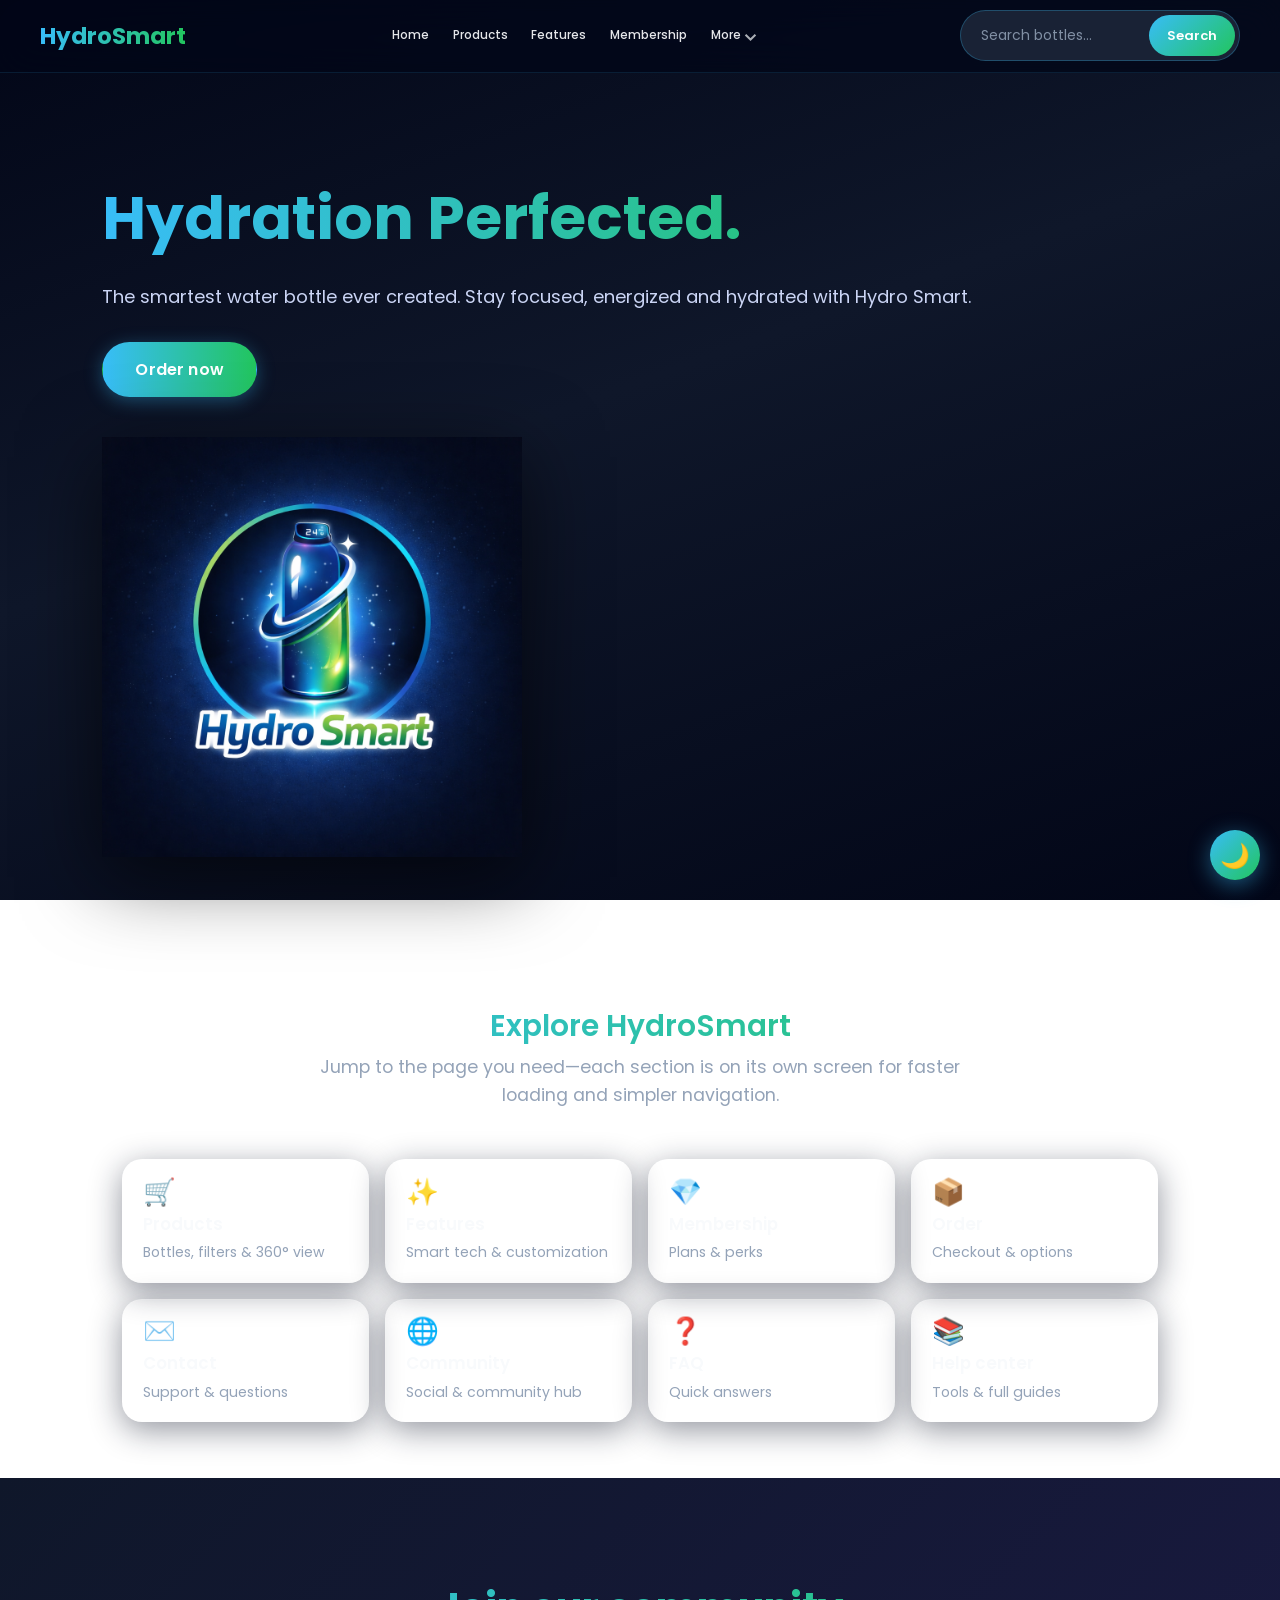
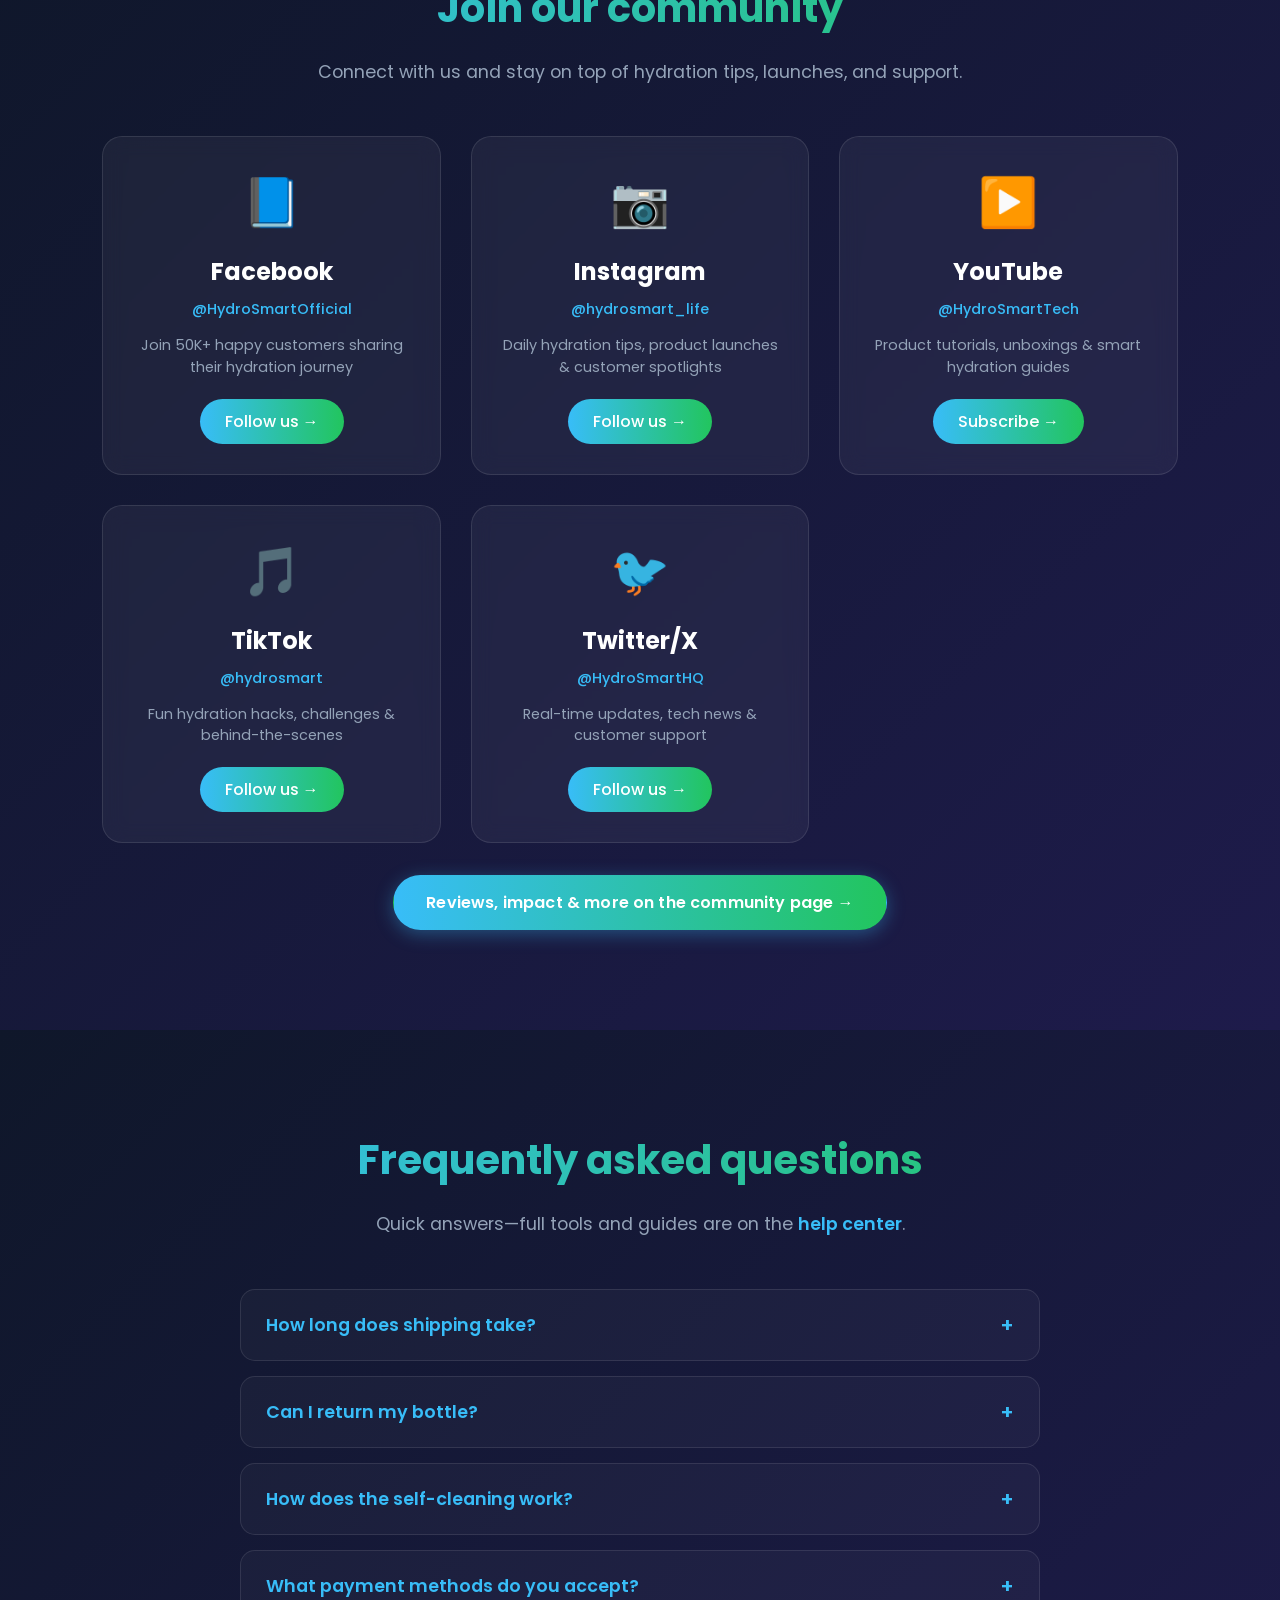
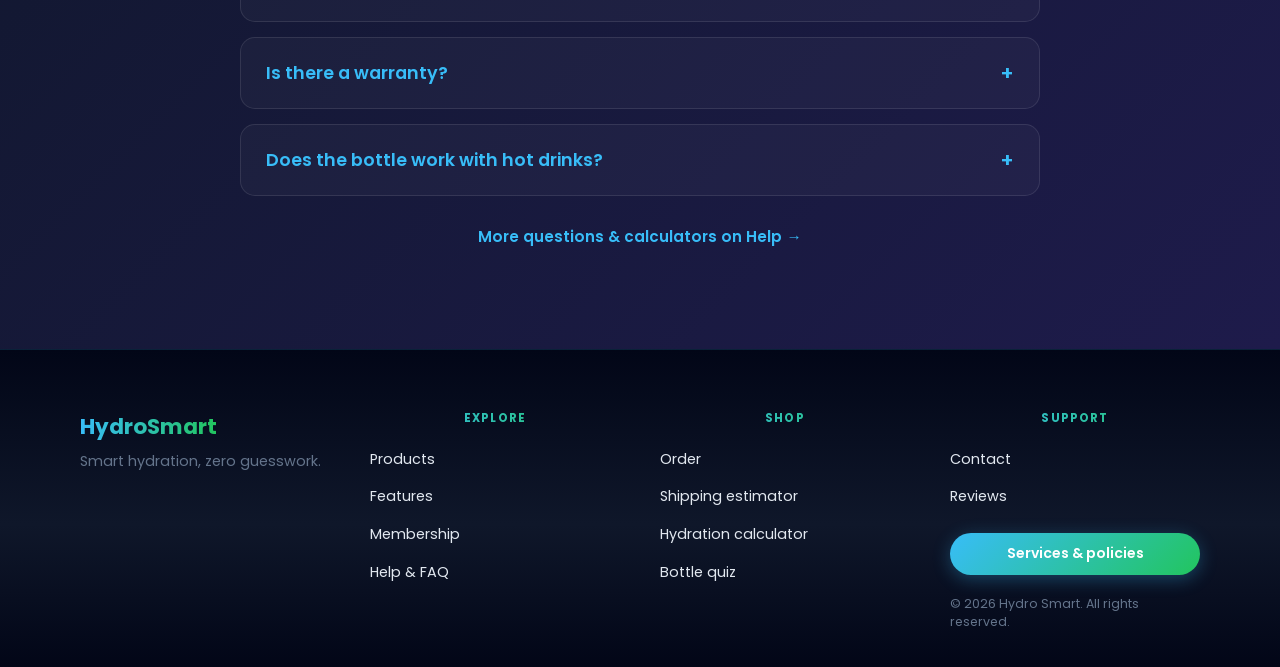
==== commit 6b64c3c8: "Refactor order links across multiple HTML files to point to the products page with order query param" ====
--- a/index.html
+++ b/index.html
@@ -38,7 +38,6 @@
         <li><a href="products.html">Products</a></li>
         <li><a href="features.html">Features</a></li>
         <li><a href="membership.html">Membership</a></li>
-        <li><a href="order.html">Order</a></li>
         <li class="nav-item--more">
           <details class="nav-details">
             <summary class="nav-details__summary">More</summary>
@@ -69,7 +68,7 @@
       <div class="hero-text">
         <h1>Hydration Perfected.</h1>
         <p>The smartest water bottle ever created. Stay focused, energized and hydrated with Hydro Smart.</p>
-        <a href="order.html" class="buyBtn" id="orderNowBtn">Order now</a>
+        <a href="products.html?order=1" class="buyBtn" id="orderNowBtn">Order now</a>
       </div>
       <div class="heroImage">
         <img src="Logo.png" alt="Hydro Smart Bottle">
@@ -78,16 +77,27 @@
 
     <section class="page-hub" aria-label="Site sections">
       <h2 class="page-hub__title">Explore HydroSmart</h2>
-      <p class="page-hub__intro section-subtitle">Jump to the page you need—each section is on its own screen for faster loading and simpler navigation.</p>
-<ul class="page-hub__grid">
-        <li><a class="page-hub__card" href="products.html"><span class="page-hub__icon">🛒</span><strong>Products</strong><span>Bottles, filters & 360° view</span></a></li>
-        <li><a class="page-hub__card" href="features.html"><span class="page-hub__icon">✨</span><strong>Features</strong><span>Smart tech &amp; customization</span></a></li>
-        <li><a class="page-hub__card" href="membership.html"><span class="page-hub__icon">💎</span><strong>Membership</strong><span>Plans &amp; perks</span></a></li>
-        <li><a class="page-hub__card" href="order.html"><span class="page-hub__icon">📦</span><strong>Order</strong><span>Checkout &amp; options</span></a></li>
-        <li><a class="page-hub__card" href="contact.html"><span class="page-hub__icon">✉️</span><strong>Contact</strong><span>Support &amp; questions</span></a></li>
-        <li><a class="page-hub__card" href="#community"><span class="page-hub__icon">🌐</span><strong>Community</strong><span>Social &amp; community hub</span></a></li>
-        <li><a class="page-hub__card" href="#faq"><span class="page-hub__icon">❓</span><strong>FAQ</strong><span>Quick answers</span></a></li>
-        <li><a class="page-hub__card" href="help.html"><span class="page-hub__icon">📚</span><strong>Help center</strong><span>Tools &amp; full guides</span></a></li>
+      <p class="page-hub__intro section-subtitle">Jump to the page you need—each section is on its own screen for faster
+        loading and simpler navigation.</p>
+      <ul class="page-hub__grid">
+        <li><a class="page-hub__card" href="products.html"><span
+              class="page-hub__icon">🛒</span><strong>Products</strong><span>Bottles, filters & 360° view</span></a>
+        </li>
+        <li><a class="page-hub__card" href="features.html"><span
+              class="page-hub__icon">✨</span><strong>Features</strong><span>Smart tech &amp; customization</span></a>
+        </li>
+        <li><a class="page-hub__card" href="membership.html"><span
+              class="page-hub__icon">💎</span><strong>Membership</strong><span>Plans &amp; perks</span></a></li>
+        <li><a class="page-hub__card" href="products.html?order=1"><span
+              class="page-hub__icon">📦</span><strong>Order</strong><span>Checkout &amp; options</span></a></li>
+        <li><a class="page-hub__card" href="contact.html"><span
+              class="page-hub__icon">✉️</span><strong>Contact</strong><span>Support &amp; questions</span></a></li>
+        <li><a class="page-hub__card" href="#community"><span
+              class="page-hub__icon">🌐</span><strong>Community</strong><span>Social &amp; community hub</span></a></li>
+        <li><a class="page-hub__card" href="#faq"><span class="page-hub__icon">❓</span><strong>FAQ</strong><span>Quick
+              answers</span></a></li>
+        <li><a class="page-hub__card" href="help.html"><span class="page-hub__icon">📚</span><strong>Help
+              center</strong><span>Tools &amp; full guides</span></a></li>
       </ul>
     </section>
 
@@ -128,8 +138,8 @@
           <h3>TikTok</h3>
           <div class="social-username">@hydrosmart</div>
           <p>Fun hydration hacks, challenges &amp; behind-the-scenes</p>
-          <a href="https://tiktok.com/@hydrosmart" target="_blank" rel="noopener noreferrer"
-            class="social-link">Follow us →</a>
+          <a href="https://tiktok.com/@hydrosmart" target="_blank" rel="noopener noreferrer" class="social-link">Follow
+            us →</a>
         </div>
 
         <div class="social-card twitter">
@@ -149,7 +159,8 @@
 
     <section class="faq-accordion-section home-faq" id="faq" aria-labelledby="faq-heading">
       <h2 id="faq-heading">Frequently asked questions</h2>
-      <p class="section-subtitle">Quick answers—full tools and guides are on the <a href="help.html">help center</a>.</p>
+      <p class="section-subtitle">Quick answers—full tools and guides are on the <a href="help.html">help center</a>.
+      </p>
 
       <div class="faq-accordion">
         <div class="accordion-item">
@@ -214,67 +225,68 @@
     </section>
   </main>
 
-    <footer class="site-footer" role="contentinfo">
-      <div class="site-footer__inner">
-        <div class="site-footer__brand">
-          <a href="index.html" class="site-footer__logo">HydroSmart</a>
-          <p class="site-footer__tagline">Smart hydration, zero guesswork.</p>
-        </div>
-        <nav class="site-footer__col" aria-label="Footer quick links">
-          <h2 class="site-footer__heading">Explore</h2>
-          <ul class="site-footer__links">
-            <li><a href="products.html">Products</a></li>
-            <li><a href="features.html">Features</a></li>
-            <li><a href="membership.html">Membership</a></li>
-            <li><a href="help.html">Help &amp; FAQ</a></li>
-          </ul>
-        </nav>
-        <nav class="site-footer__col" aria-label="Shop and tools">
-          <h2 class="site-footer__heading">Shop</h2>
-          <ul class="site-footer__links">
-            <li><a href="order.html">Order</a></li>
-            <li><a href="help.html#shipping-calc">Shipping estimator</a></li>
-            <li><a href="help.html#hydration-calc">Hydration calculator</a></li>
-            <li><a href="products.html#quiz">Bottle quiz</a></li>
-          </ul>
-        </nav>
-        <div class="site-footer__col site-footer__col--cta">
-          <h2 class="site-footer__heading">Support</h2>
-          <ul class="site-footer__links">
-            <li><a href="contact.html">Contact</a></li>
-            <li><a href="explore.html#reviews">Reviews</a></li>
-          </ul>
-          <button type="button" class="footer-policies-btn" id="openPoliciesBtn">Services &amp; policies</button>
-          <p class="site-footer__copy">© 2026 Hydro Smart. All rights reserved.</p>
-        </div>
-      </div>
-    </footer>
-
-    <div id="policiesOverlay" class="policies-overlay">
-      <div class="policies-container">
-        <div class="policies-header">
-          <h2>📜 Services & Policies</h2>
-          <span class="close-policies" id="closePoliciesBtn">&times;</span>
-        </div>
-        <div class="policies-content" id="policiesContent"></div>
-        <div class="policies-footer">
-          <p>Last Updated: April 2026 | HydroSmart - Smart Hydration Solutions</p>
-        </div>
+  <footer class="site-footer" role="contentinfo">
+    <div class="site-footer__inner">
+      <div class="site-footer__brand">
+        <a href="index.html" class="site-footer__logo">HydroSmart</a>
+        <p class="site-footer__tagline">Smart hydration, zero guesswork.</p>
+      </div>
+      <nav class="site-footer__col" aria-label="Footer quick links">
+        <h2 class="site-footer__heading">Explore</h2>
+        <ul class="site-footer__links">
+          <li><a href="products.html">Products</a></li>
+          <li><a href="features.html">Features</a></li>
+          <li><a href="membership.html">Membership</a></li>
+          <li><a href="help.html">Help &amp; FAQ</a></li>
+        </ul>
+      </nav>
+      <nav class="site-footer__col" aria-label="Shop and tools">
+        <h2 class="site-footer__heading">Shop</h2>
+        <ul class="site-footer__links">
+          <li><a href="products.html?order=1">Order</a></li>
+          <li><a href="help.html#shipping-calc">Shipping estimator</a></li>
+          <li><a href="help.html#hydration-calc">Hydration calculator</a></li>
+          <li><a href="products.html#quiz">Bottle quiz</a></li>
+        </ul>
+      </nav>
+      <div class="site-footer__col site-footer__col--cta">
+        <h2 class="site-footer__heading">Support</h2>
+        <ul class="site-footer__links">
+          <li><a href="contact.html">Contact</a></li>
+          <li><a href="explore.html#reviews">Reviews</a></li>
+        </ul>
+        <button type="button" class="footer-policies-btn" id="openPoliciesBtn">Services &amp; policies</button>
+        <p class="site-footer__copy">© 2026 Hydro Smart. All rights reserved.</p>
       </div>
     </div>
-
-    <button type="button" class="back-to-top" id="backToTopBtn" aria-label="Back to top">↑</button>
-    <button type="button" class="mode-toggle" id="modeToggle" title="Toggle theme" aria-pressed="false"
-      aria-label="Switch to light mode">🌙</button>
-
-    <script src="js/data/policies-data.js"></script>
-    <script src="js/modules/custom-alert.js"></script>
-    <script src="js/modules/scroll.js"></script>
-    <script src="js/modules/policies-ui.js"></script>
-    <script src="js/modules/mobile-menu.js"></script>
-    <script src="js/modules/back-to-top.js"></script>
-    <script src="js/modules/offline-theme.js"></script>
-    <script src="js/modules/page-widgets.js"></script>
+  </footer>
+
+  <div id="policiesOverlay" class="policies-overlay">
+    <div class="policies-container">
+      <div class="policies-header">
+        <h2>📜 Services & Policies</h2>
+        <span class="close-policies" id="closePoliciesBtn">&times;</span>
+      </div>
+      <div class="policies-content" id="policiesContent"></div>
+      <div class="policies-footer">
+        <p>Last Updated: April 2026 | HydroSmart - Smart Hydration Solutions</p>
+      </div>
+    </div>
+  </div>
+
+  <button type="button" class="back-to-top" id="backToTopBtn" aria-label="Back to top">↑</button>
+  <button type="button" class="mode-toggle" id="modeToggle" title="Toggle theme" aria-pressed="false"
+    aria-label="Switch to light mode">🌙</button>
+
+  <script src="js/data/policies-data.js"></script>
+  <script src="js/modules/custom-alert.js"></script>
+  <script src="js/modules/scroll.js"></script>
+  <script src="js/modules/policies-ui.js"></script>
+  <script src="js/modules/mobile-menu.js"></script>
+  <script src="js/modules/back-to-top.js"></script>
+  <script src="js/modules/offline-theme.js"></script>
+  <script src="js/modules/page-widgets.js"></script>
 
 </body>
-</html>
+
+</html>
--- a/css/sections-compare-nav.css
+++ b/css/sections-compare-nav.css
@@ -283,6 +283,9 @@
   overflow-x: auto;
   -webkit-overflow-scrolling: touch;
   border-radius: var(--radius-md);
+  border: 1px solid var(--border-color);
+  box-shadow: 0 10px 40px rgba(0, 0, 0, 0.18);
+  background: rgba(2, 6, 23, 0.25);
 }
 
 .compare-table.compare-table--embedded[hidden] {
@@ -307,23 +310,66 @@
 }
 
 .compare-spec-table thead th {
-  background: rgba(56, 189, 248, 0.12);
+  background: linear-gradient(180deg, rgba(56, 189, 248, 0.2) 0%, rgba(56, 189, 248, 0.08) 100%);
   font-weight: 600;
   color: var(--text-primary);
+  position: sticky;
+  top: 0;
+  z-index: 2;
+  box-shadow: 0 1px 0 var(--border-color);
+  white-space: nowrap;
 }
 
 .compare-spec-table tbody th[scope="row"] {
-  background: rgba(15, 23, 42, 0.35);
+  background: rgba(15, 23, 42, 0.45);
   font-weight: 500;
   color: var(--text-secondary);
   position: sticky;
   left: 0;
   z-index: 1;
   min-width: 10.5rem;
+  box-shadow: 1px 0 0 var(--border-color);
+}
+
+.compare-spec-table tbody tr:nth-child(even) td {
+  background: rgba(255, 255, 255, 0.025);
+}
+
+.compare-spec-table tbody tr:nth-child(even) th[scope="row"] {
+  background: rgba(15, 23, 42, 0.55);
+}
+
+.compare-spec-table tbody tr:hover td,
+.compare-spec-table tbody tr:hover th[scope="row"] {
+  background: rgba(56, 189, 248, 0.09);
 }
 
 .compare-spec-table tbody td {
   color: var(--text-secondary);
+  vertical-align: top;
+  line-height: 1.45;
+}
+
+body.light-mode .compare-table.compare-table--embedded {
+  box-shadow: 0 8px 28px rgba(15, 23, 42, 0.08);
+  background: rgba(255, 255, 255, 0.65);
+}
+
+body.light-mode .compare-spec-table tbody tr:nth-child(even) td {
+  background: rgba(15, 23, 42, 0.03);
+}
+
+body.light-mode .compare-spec-table tbody tr:nth-child(even) th[scope="row"] {
+  background: rgba(241, 245, 249, 0.95);
+}
+
+body.light-mode .compare-spec-table tbody tr:hover td,
+body.light-mode .compare-spec-table tbody tr:hover th[scope="row"] {
+  background: rgba(224, 242, 254, 0.65);
+}
+
+body.light-mode .compare-spec-table tbody th[scope="row"] {
+  background: rgba(248, 250, 252, 0.98);
 }
 
 /* Legacy compare section (unused on products; kept for older bookmarks) */
--- a/css/sections-hero-features.css
+++ b/css/sections-hero-features.css
@@ -200,6 +200,63 @@
 body.light-mode .card--compare-selected {
   border-color: rgba(14, 165, 233, 0.4);
   box-shadow: 0 12px 32px rgba(14, 165, 233, 0.12);
+}
+
+/* Product catalog page — consistent card ratio + grid */
+.product-catalog .products {
+  display: grid;
+  grid-template-columns: repeat(auto-fill, minmax(min(100%, 260px), 1fr));
+  gap: clamp(1.25rem, 3vw, 2rem);
+  justify-items: stretch;
+}
+
+.product-catalog .card {
+  width: auto;
+  max-width: none;
+  min-height: 100%;
+  display: flex;
+  flex-direction: column;
+  align-items: stretch;
+  padding: clamp(1rem, 2.5vw, 1.35rem);
+  text-align: center;
+}
+
+.product-catalog .card__media {
+  aspect-ratio: 4 / 5;
+  width: 100%;
+  margin: 0 auto 0.75rem;
+  border-radius: 14px;
+  background: rgba(255, 255, 255, 0.04);
+  border: 1px solid rgba(148, 163, 184, 0.12);
+  display: flex;
+  align-items: center;
+  justify-content: center;
+  overflow: hidden;
+}
+
+.product-catalog .card__media img {
+  width: 100%;
+  height: 100%;
+  object-fit: contain;
+  object-position: center;
+  margin: 0;
+}
+
+.product-catalog .card h3 {
+  margin-top: 0;
+}
+
+.product-catalog .card__items {
+  flex: 1;
+}
+
+.product-catalog .card__actions {
+  margin-top: auto;
+}
+
+body.light-mode .product-catalog .card__media {
+  background: rgba(15, 23, 42, 0.04);
+  border-color: rgba(15, 23, 42, 0.08);
 }
 
 /* FEATURES */
--- a/css/sections-forms-community.css
+++ b/css/sections-forms-community.css
@@ -34,6 +34,126 @@
 
 .order button:hover {
   transform: scale(1.02);
+}
+
+/* Order modal (products page) */
+.order-modal {
+  position: fixed;
+  inset: 0;
+  z-index: 880;
+  display: none;
+  align-items: center;
+  justify-content: center;
+  padding: max(1rem, env(safe-area-inset-top, 0px)) 1rem max(1rem, env(safe-area-inset-bottom, 0px));
+  box-sizing: border-box;
+}
+
+.order-modal.is-open {
+  display: flex;
+}
+
+.order-modal__backdrop {
+  position: absolute;
+  inset: 0;
+  background: rgba(2, 6, 23, 0.72);
+  backdrop-filter: blur(8px);
+  -webkit-backdrop-filter: blur(8px);
+}
+
+.order-modal__dialog {
+  position: relative;
+  z-index: 1;
+  width: min(100%, 28rem);
+  max-height: min(90dvh, 46rem);
+  overflow-y: auto;
+  border-radius: 20px;
+  border: 1px solid rgba(56, 189, 248, 0.28);
+  background: linear-gradient(165deg, #0f172a 0%, #020617 100%);
+  box-shadow: 0 24px 64px rgba(0, 0, 0, 0.55);
+  -webkit-overflow-scrolling: touch;
+}
+
+.order-modal__close {
+  position: absolute;
+  top: 0.65rem;
+  right: 0.85rem;
+  width: 2.5rem;
+  height: 2.5rem;
+  border: none;
+  border-radius: 999px;
+  background: rgba(255, 255, 255, 0.08);
+  color: var(--text-secondary, #cbd5f5);
+  font-size: 1.5rem;
+  line-height: 1;
+  cursor: pointer;
+  z-index: 2;
+  transition: background 0.2s ease, color 0.2s ease;
+}
+
+.order-modal__close:hover {
+  background: rgba(56, 189, 248, 0.2);
+  color: #fff;
+}
+
+.order-modal__section.order {
+  padding: 2.25rem 1.35rem 1.75rem;
+  text-align: center;
+}
+
+.order-modal__section .order form {
+  width: 100%;
+  max-width: none;
+  margin: 0 auto;
+}
+
+.order-modal__label {
+  display: block;
+  text-align: left;
+  font-size: 0.8rem;
+  font-weight: 600;
+  color: var(--text-secondary, #cbd5f5);
+  margin-bottom: -0.5rem;
+}
+
+.order-modal__link-btn {
+  width: 100%;
+  padding: 0.65rem;
+  border-radius: 12px;
+  border: 1px solid rgba(56, 189, 248, 0.35);
+  background: rgba(56, 189, 248, 0.08);
+  color: #7dd3fc;
+  font-size: 0.875rem;
+  font-weight: 500;
+  cursor: pointer;
+  font-family: inherit;
+  transition: background 0.2s ease;
+}
+
+.order-modal__link-btn:hover {
+  background: rgba(56, 189, 248, 0.15);
+}
+
+body.light-mode .order-modal__dialog {
+  background: linear-gradient(165deg, #f8fafc 0%, #e0f2fe 100%);
+  border-color: rgba(14, 165, 233, 0.25);
+  box-shadow: 0 20px 48px rgba(15, 23, 42, 0.12);
+}
+
+body.light-mode .order-modal__section .order input,
+body.light-mode .order-modal__section .order select {
+  background: #fff;
+  color: #0f172a;
+  border: 1px solid rgba(15, 23, 42, 0.12);
+}
+
+body.light-mode .order-modal__label {
+  color: #475569;
+}
+
+body.light-mode .order-modal__link-btn {
+  border-color: rgba(14, 165, 233, 0.35);
+  color: #0369a1;
+  background: rgba(224, 242, 254, 0.6);
 }
 
 /* Custom Color Modal */
--- a/css/sections-quiz.css
+++ b/css/sections-quiz.css
@@ -115,6 +115,46 @@
   margin-bottom: 20px;
 }
 
+.quiz-result-picks {
+  display: grid;
+  grid-template-columns: repeat(auto-fit, minmax(220px, 1fr));
+  gap: 1rem;
+  margin: 1.5rem 0 1rem;
+  text-align: left;
+}
+
+.quiz-result-pick {
+  padding: 1rem 1.15rem;
+  border-radius: 14px;
+  background: rgba(56, 189, 248, 0.08);
+  border: 1px solid rgba(56, 189, 248, 0.28);
+}
+
+.quiz-result-pick__label {
+  display: block;
+  font-size: 0.72rem;
+  text-transform: uppercase;
+  letter-spacing: 0.06em;
+  color: #7dd3fc;
+  margin-bottom: 0.35rem;
+}
+
+.quiz-result-pick__title {
+  display: block;
+  font-size: 1.05rem;
+  font-weight: 700;
+  color: #f8fafc;
+  margin-bottom: 0.3rem;
+  line-height: 1.25;
+}
+
+.quiz-result-pick__meta {
+  display: block;
+  font-size: 0.88rem;
+  color: #cbd5e1;
+  line-height: 1.45;
+}
+
 .result-bottle {
   margin: 20px 0;
   padding: 20px;
@@ -122,6 +162,19 @@
   border-radius: 15px;
 }
 
+.result-bottle__img {
+  max-width: 160px;
+  width: 100%;
+  height: auto;
+  margin: 0 auto;
+  display: block;
+  object-fit: contain;
+}
+
+.result-bottle__fallback {
+  display: block;
+}
+
 body.light-mode .quiz-card,
 body.light-mode .quiz-result-card {
   background: white;
@@ -130,6 +183,27 @@
 body.light-mode .quiz-text,
 body.light-mode .quiz-option {
   color: #0f172a;
+}
+
+body.light-mode .quiz-result-pick {
+  background: rgba(224, 242, 254, 0.65);
+  border-color: rgba(14, 165, 233, 0.25);
+}
+
+body.light-mode .quiz-result-pick__label {
+  color: #0369a1;
+}
+
+body.light-mode .quiz-result-pick__title {
+  color: #0f172a;
+}
+
+body.light-mode .quiz-result-pick__meta {
+  color: #475569;
+}
+
+body.light-mode .result-bottle {
+  background: rgba(224, 242, 254, 0.5);
 }
 
 .social-card {
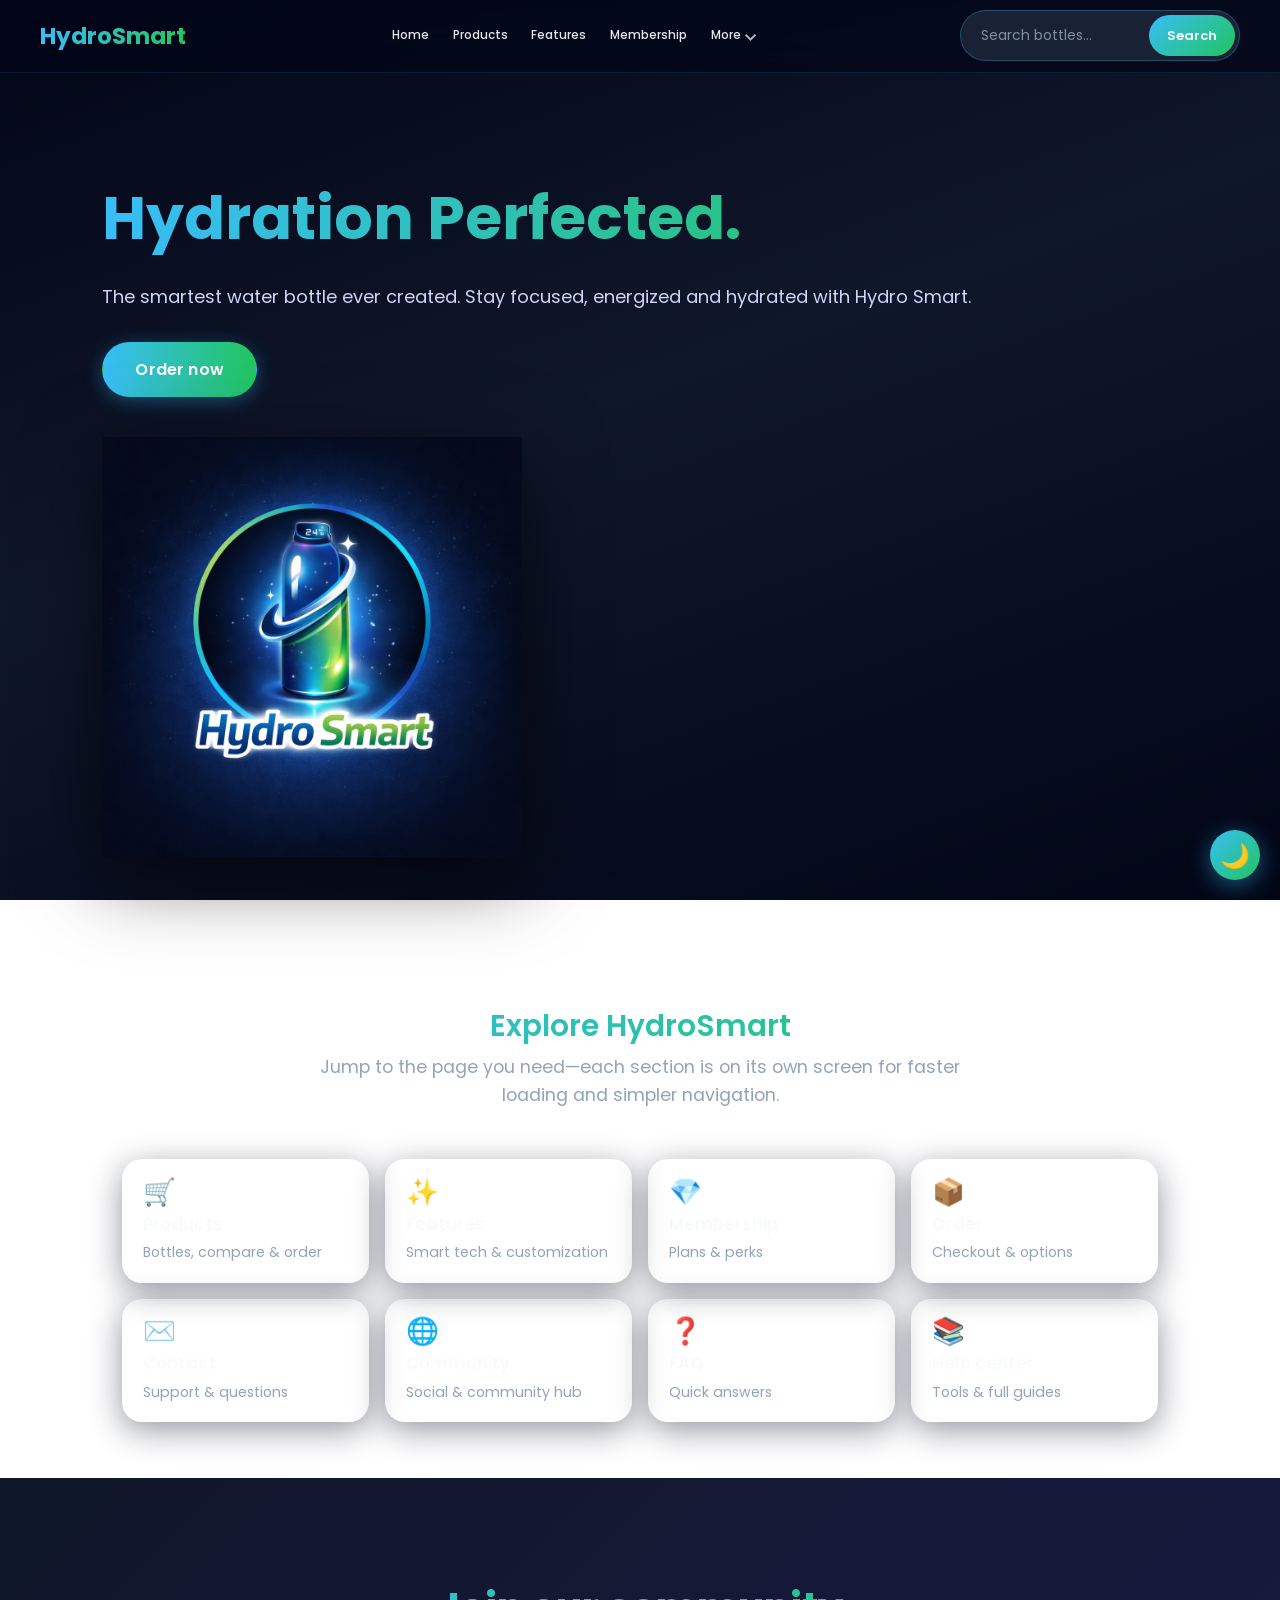
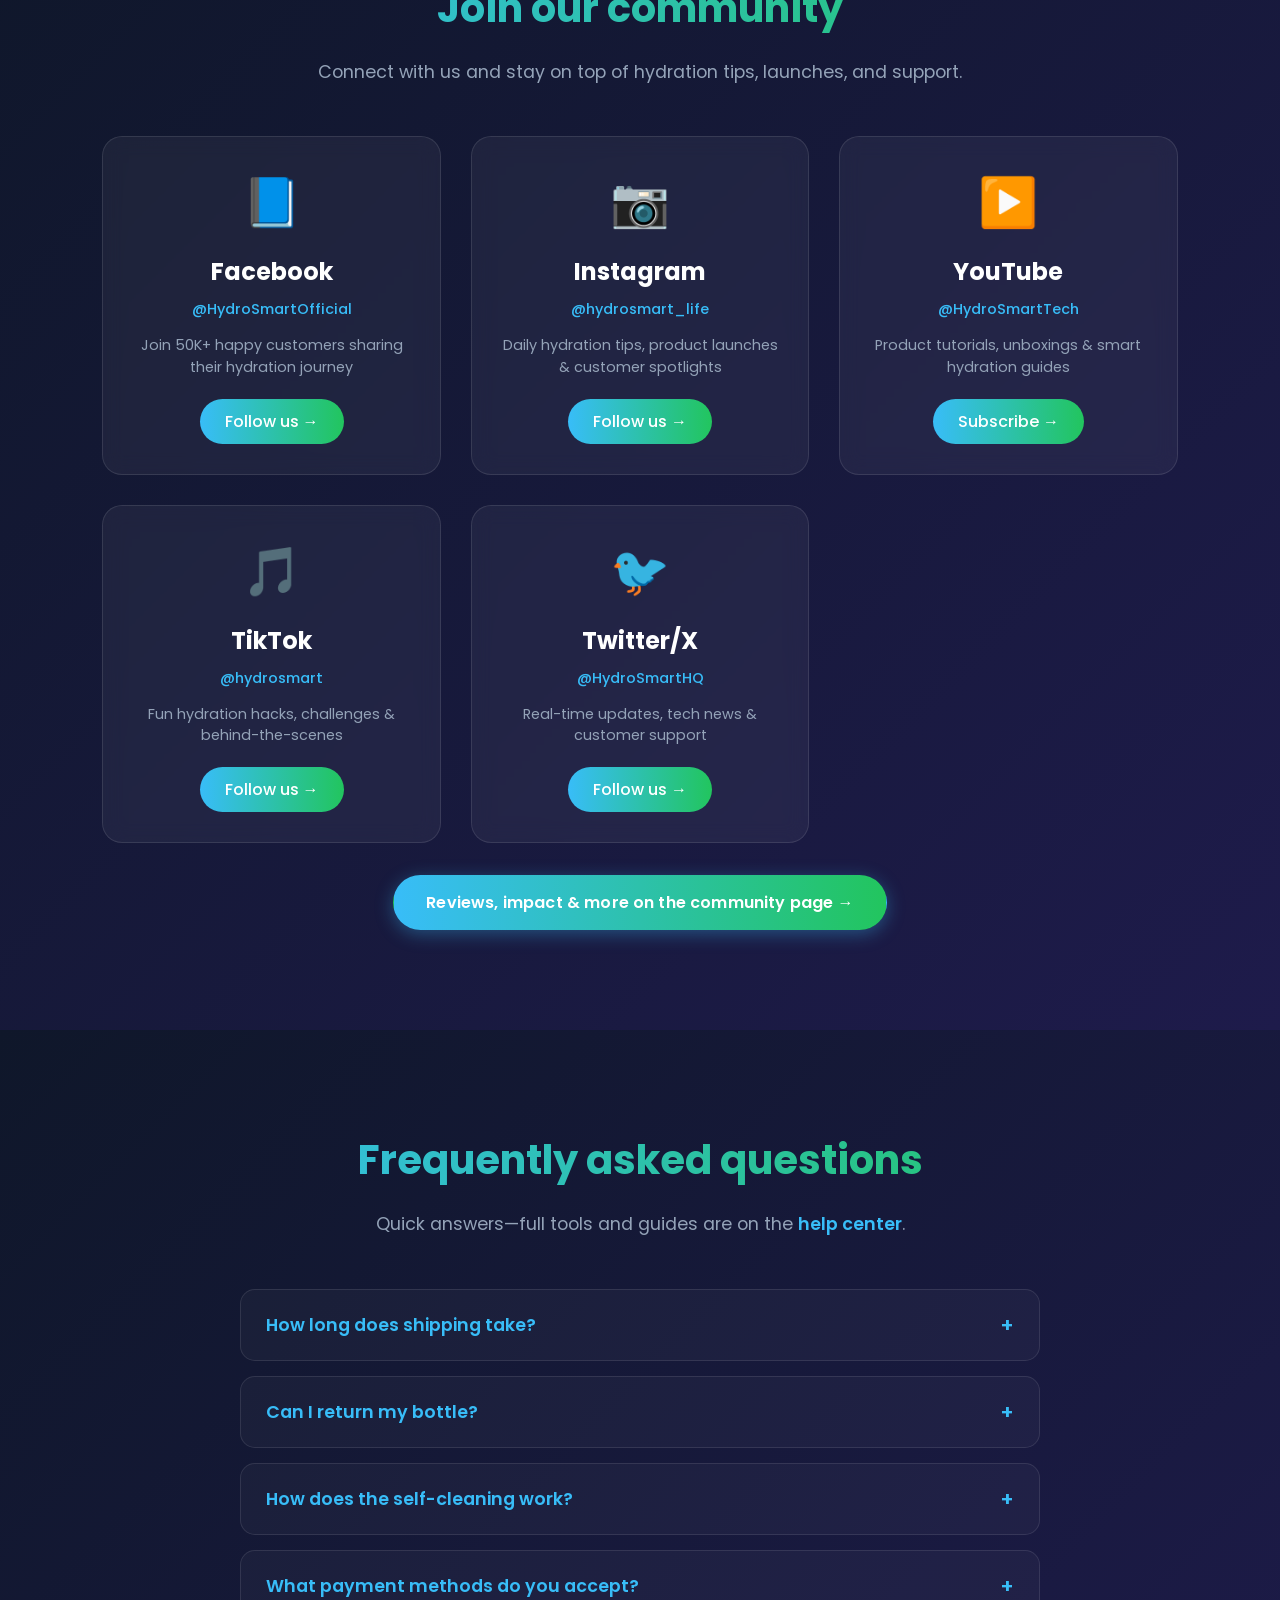
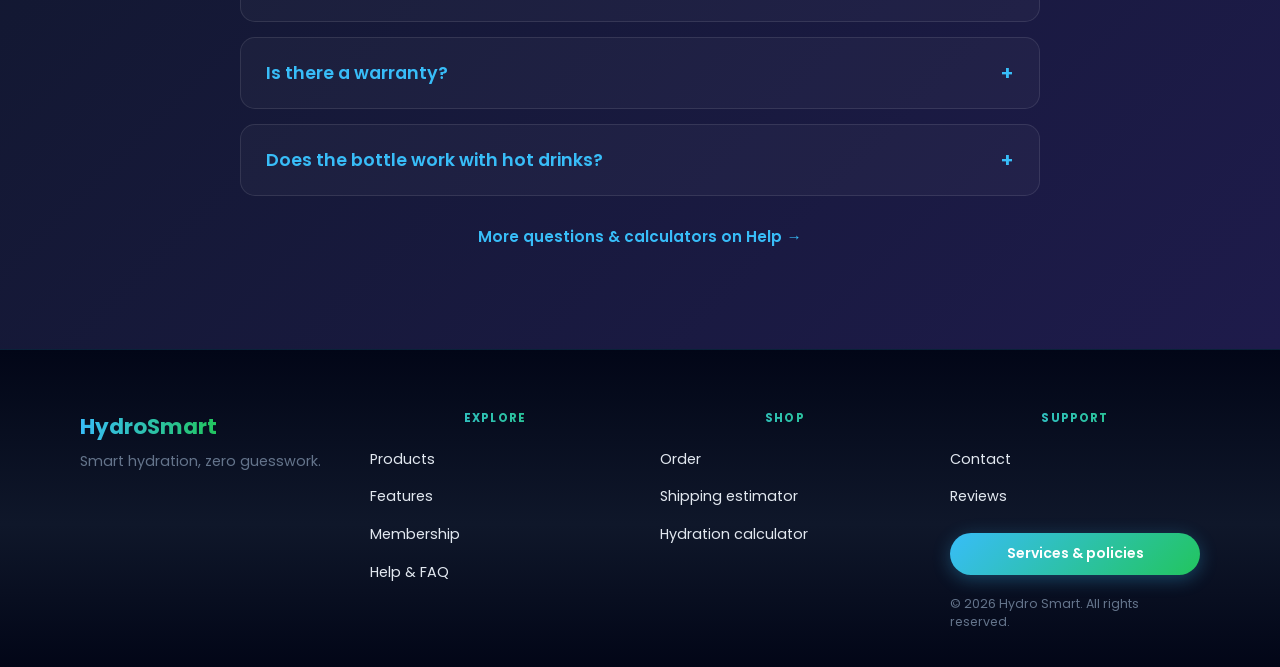
==== commit 718c75a4: "Remove "Bottle quiz" links from multiple HTML files and add navigation search functionality. Update " ====
--- a/index.html
+++ b/index.html
@@ -45,7 +45,6 @@
               <li><a href="explore.html">Community</a></li>
               <li><a href="help.html">Help center</a></li>
               <li><a href="contact.html">Contact</a></li>
-              <li><a href="products.html#quiz">Bottle quiz</a></li>
               <li><a href="help.html#faq">FAQ</a></li>
               <li><a href="help.html#shipping-calc">Shipping calculator</a></li>
               <li><a href="help.html#hydration-calc">Hydration calculator</a></li>
@@ -81,7 +80,7 @@
         loading and simpler navigation.</p>
       <ul class="page-hub__grid">
         <li><a class="page-hub__card" href="products.html"><span
-              class="page-hub__icon">🛒</span><strong>Products</strong><span>Bottles, filters & 360° view</span></a>
+              class="page-hub__icon">🛒</span><strong>Products</strong><span>Bottles, compare &amp; order</span></a>
         </li>
         <li><a class="page-hub__card" href="features.html"><span
               class="page-hub__icon">✨</span><strong>Features</strong><span>Smart tech &amp; customization</span></a>
@@ -246,7 +245,6 @@
           <li><a href="products.html?order=1">Order</a></li>
           <li><a href="help.html#shipping-calc">Shipping estimator</a></li>
           <li><a href="help.html#hydration-calc">Hydration calculator</a></li>
-          <li><a href="products.html#quiz">Bottle quiz</a></li>
         </ul>
       </nav>
       <div class="site-footer__col site-footer__col--cta">
@@ -281,6 +279,7 @@
   <script src="js/data/policies-data.js"></script>
   <script src="js/modules/custom-alert.js"></script>
   <script src="js/modules/scroll.js"></script>
+  <script src="js/modules/nav-search.js"></script>
   <script src="js/modules/policies-ui.js"></script>
   <script src="js/modules/mobile-menu.js"></script>
   <script src="js/modules/back-to-top.js"></script>
--- a/css/sections-compare-nav.css
+++ b/css/sections-compare-nav.css
@@ -278,7 +278,9 @@
   display: none;
 }
 
+/* Must set display — legacy `.compare-table { display: none }` also matches this node */
 .compare-table.compare-table--embedded {
+  display: block;
   margin-top: 0.5rem;
   overflow-x: auto;
   -webkit-overflow-scrolling: touch;
--- a/css/sections-hero-features.css
+++ b/css/sections-hero-features.css
@@ -160,6 +160,8 @@
 }
 
 .card-compare-toggle {
+  position: relative;
+  z-index: 2;
   padding: 10px 18px;
   border-radius: var(--radius-pill, 20px);
   border: 1px solid rgba(56, 189, 248, 0.45);
--- a/css/sections-quiz.css
+++ b/css/sections-quiz.css
@@ -113,6 +113,37 @@
 .result-icon {
   font-size: 60px;
   margin-bottom: 20px;
+}
+
+.quiz-result-catalog-line {
+  margin: 0.5rem auto 1rem;
+  max-width: 28rem;
+  text-align: left;
+  font-size: 0.92rem;
+  line-height: 1.55;
+  color: #cbd5e1;
+}
+
+.quiz-result-catalog-line:empty {
+  display: none;
+}
+
+.quiz-result-membership {
+  margin: 0 0 1rem;
+  font-size: 0.88rem;
+  color: #94a3b8;
+}
+
+.quiz-result-membership:empty {
+  display: none;
+}
+
+body.light-mode .quiz-result-catalog-line {
+  color: #475569;
+}
+
+body.light-mode .quiz-result-membership {
+  color: #64748b;
 }
 
 .quiz-result-picks {
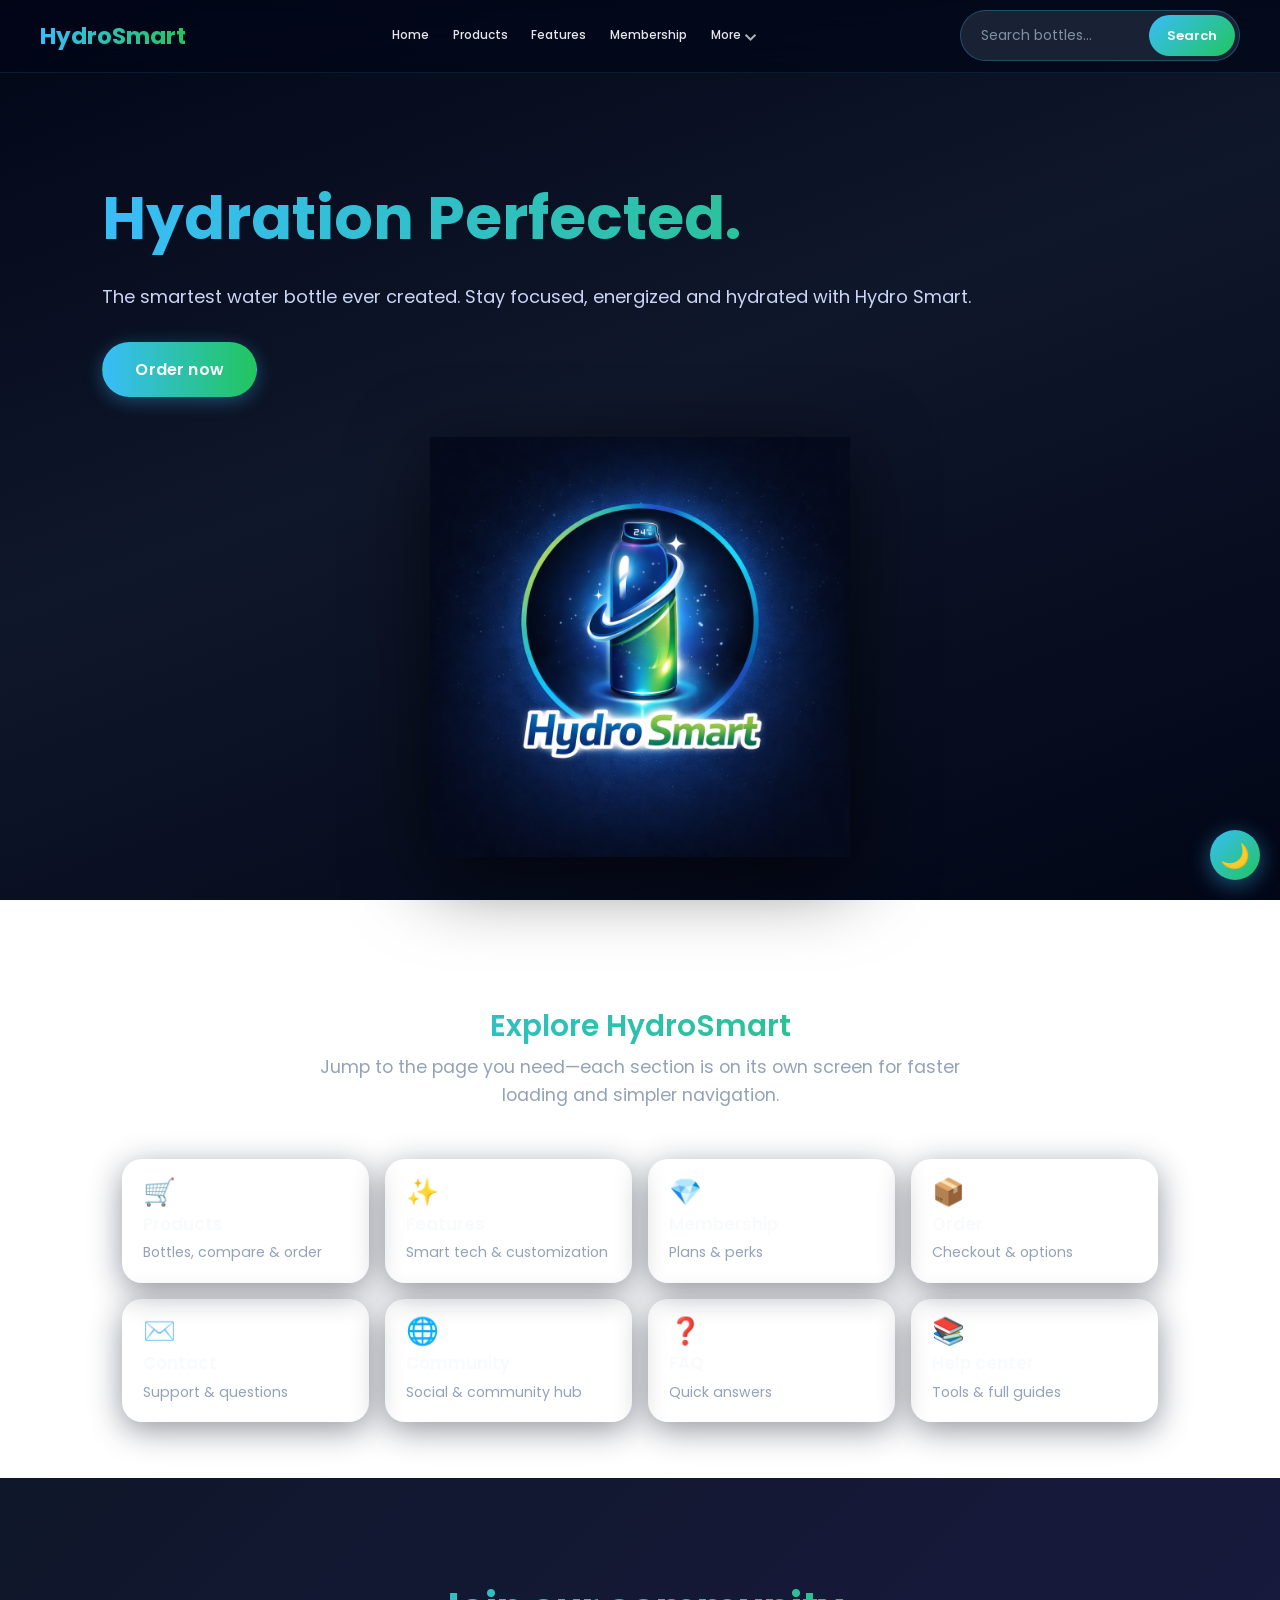
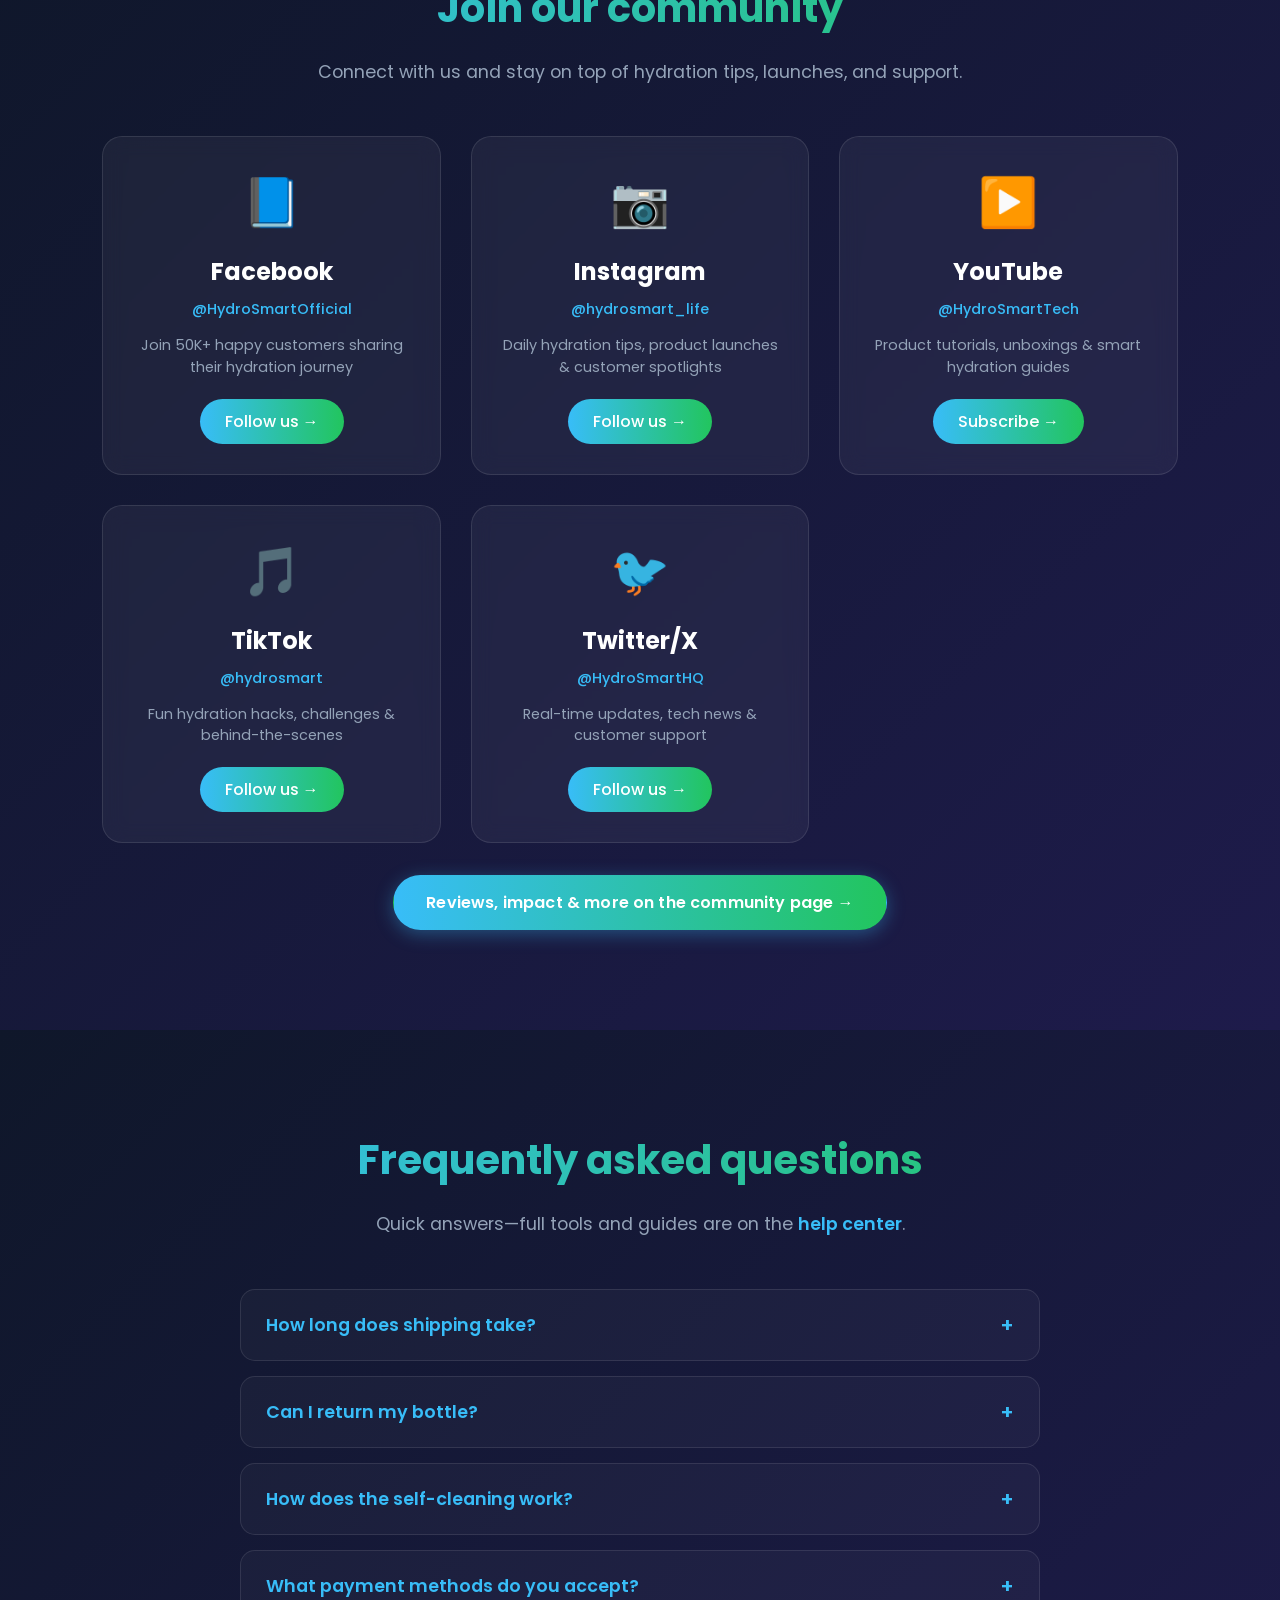
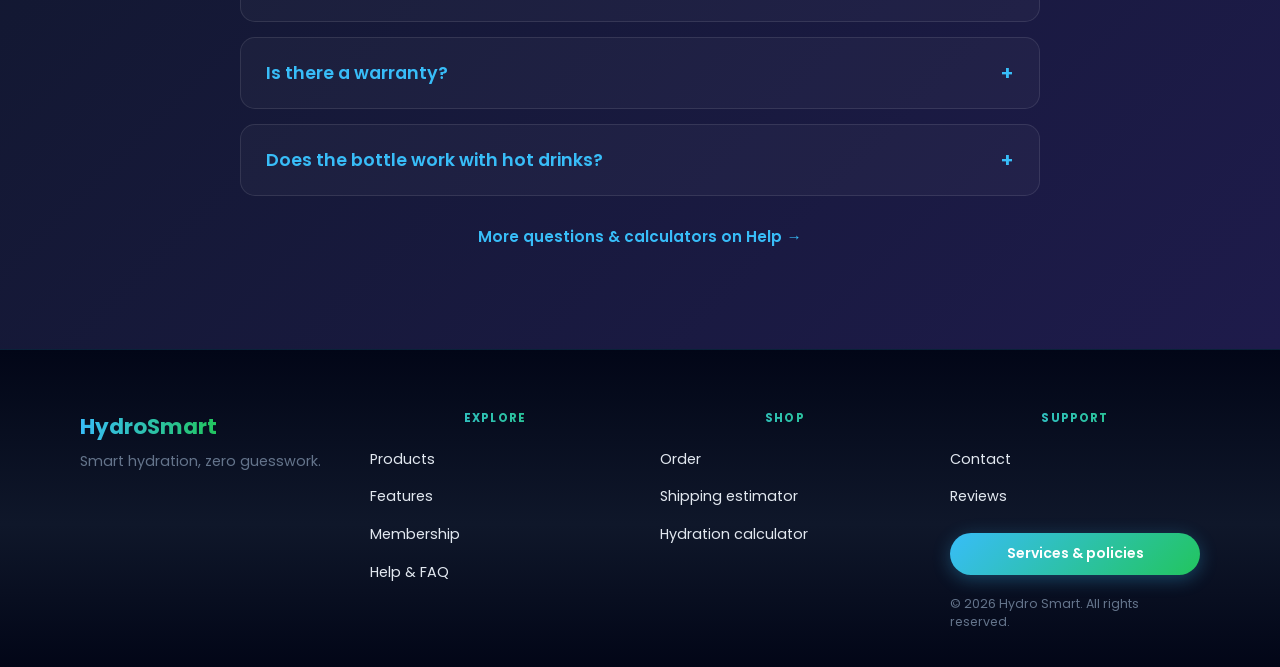
==== commit d46167ab: "Update viewport meta tag for improved mobile responsiveness across multiple HTML files and enhance C" ====
--- a/index.html
+++ b/index.html
@@ -3,7 +3,8 @@
 
 <head>
   <meta charset="UTF-8">
-  <meta name="viewport" content="width=device-width, initial-scale=1.0">
+  <meta name="viewport" content="width=device-width, initial-scale=1.0, viewport-fit=cover">
+  <script>(function(){try{if(localStorage.getItem('mode')==='light')document.documentElement.classList.add('light-mode');}catch(_){}})();</script>
   <title>HydroSmart | Home</title>
   <link rel="manifest" href="manifest.json">
   <link rel="apple-touch-icon" href="hydrosmart-192.png">
--- a/css/base-layout.css
+++ b/css/base-layout.css
@@ -26,18 +26,26 @@
   --shadow-glow: 0 8px 32px rgba(15, 23, 42, 0.45);
   --ease-out: cubic-bezier(0.33, 1, 0.68, 1);
   --duration: 0.25s;
+  --body-bg: linear-gradient(160deg, #020617 0%, #0f172a 45%, #020617 100%);
+  --section-band-bg: linear-gradient(135deg, #0f172a 0%, #1e1b4b 100%);
 }
 
 body {
   min-height: 100dvh;
   display: flex;
   flex-direction: column;
-  background: linear-gradient(160deg, #020617 0%, #0f172a 45%, #020617 100%);
+  background: var(--body-bg);
   background-attachment: fixed;
   color: var(--text-primary);
   overflow-x: hidden;
   -webkit-font-smoothing: antialiased;
   text-rendering: optimizeLegibility;
+}
+
+main {
+  flex: 1 0 auto;
+  width: 100%;
+  min-width: 0;
 }
 
 img {
@@ -75,85 +83,93 @@
 
 /* ========== DARK/LIGHT MODE ========== */
 
-body.light-mode {
+html.light-mode {
   --bg-primary: linear-gradient(135deg, #e0f2fe 0%, #bae6fd 100%);
   --bg-secondary: #f0f9ff;
   --text-primary: #0f172a;
   --text-secondary: #334155;
-  --card-bg: rgba(0, 0, 0, 0.03);
+  --text-muted: #64748b;
+  --card-bg: rgba(255, 255, 255, 0.72);
   --border-color: rgba(0, 0, 0, 0.1);
-  color: #0f172a;
-}
-
-body.light-mode .card,
-body.light-mode .techfeature,
-body.light-mode .bodyfeature,
-body.light-mode .customization,
-body.light-mode .membership-card,
-body.light-mode .social-card,
-body.light-mode .benefit-card {
+  --shadow-glow: 0 8px 32px rgba(15, 23, 42, 0.08);
+  --body-bg: linear-gradient(165deg, #e8f4fc 0%, #f0f9ff 40%, #f8fafc 100%);
+  --section-band-bg: linear-gradient(165deg, #e0f2fe 0%, #f0f9ff 50%, #f8fafc 100%);
+  color: #0f172a;
+}
+
+html.light-mode body {
+  color: #0f172a;
+}
+
+html.light-mode .card,
+html.light-mode .techfeature,
+html.light-mode .bodyfeature,
+html.light-mode .customization,
+html.light-mode .membership-card,
+html.light-mode .social-card,
+html.light-mode .benefit-card {
   background: rgba(255, 255, 255, 0.8);
   color: #0f172a;
 }
 
-body.light-mode .card h3,
-body.light-mode .techfeature h3,
-body.light-mode .bodyfeature h3 {
-  color: #0f172a;
-}
-
-body.light-mode .card p,
-body.light-mode .techfeature p,
-body.light-mode .bodyfeature p {
+html.light-mode .card h3,
+html.light-mode .techfeature h3,
+html.light-mode .bodyfeature h3 {
+  color: #0f172a;
+}
+
+html.light-mode .card p,
+html.light-mode .techfeature p,
+html.light-mode .bodyfeature p {
   color: #334155;
 }
 
-body.light-mode .search-input {
+html.light-mode .search-input {
   background: transparent;
   color: #0f172a;
 }
 
-body.light-mode .search-input::placeholder {
+html.light-mode .search-input::placeholder {
   color: rgba(71, 85, 105, 0.85);
 }
 
-body.light-mode .main-nav .nav-list a {
-  color: #0f172a;
-}
-
-body.light-mode .main-nav .nav-list a:hover {
+html.light-mode .main-nav .nav-list a {
+  color: #0f172a;
+}
+
+html.light-mode .main-nav .nav-list a:hover {
   color: #0369a1;
   background: rgba(56, 189, 248, 0.18);
 }
 
-body.light-mode .search-container {
+html.light-mode .search-container {
   background: rgba(255, 255, 255, 0.92);
   border-color: rgba(14, 165, 233, 0.35);
   box-shadow: 0 2px 12px rgba(15, 23, 42, 0.06);
 }
 
-body.light-mode .hero-text p,
-body.light-mode .section-subtitle {
+html.light-mode .hero-text p,
+html.light-mode .section-subtitle {
   color: var(--text-secondary);
 }
 
-body.light-mode .live-counter {
+html.light-mode .live-counter {
   background: rgba(255, 255, 255, 0.95);
   color: #0f172a;
   border-color: rgba(14, 165, 233, 0.35);
   box-shadow: var(--shadow-glow);
 }
 
-body.light-mode .hydration-fact {
+html.light-mode .hydration-fact {
   background: linear-gradient(135deg, rgba(14, 165, 233, 0.12), rgba(34, 197, 94, 0.1));
   border-color: rgba(14, 165, 233, 0.28);
 }
 
-body.light-mode .fact-text {
+html.light-mode .fact-text {
   color: var(--text-secondary);
 }
 
-body.light-mode .mobile-menu-btn span {
+html.light-mode .mobile-menu-btn span {
   background: linear-gradient(90deg, #0ea5e9, #16a34a);
 }
 
@@ -179,33 +195,6 @@
   box-shadow: 0 8px 28px rgba(56, 189, 248, 0.55);
 }
 
-.wishlist-count {
-  position: fixed;
-  top: max(80px, calc(env(safe-area-inset-top, 0px) + 64px));
-  right: max(16px, env(safe-area-inset-right, 0px));
-  background: linear-gradient(135deg, #f87171, #ef4444);
-  color: white;
-  border-radius: 999px;
-  min-width: 28px;
-  height: 28px;
-  padding: 0 7px;
-  display: flex;
-  align-items: center;
-  justify-content: center;
-  font-size: 12px;
-  font-weight: 700;
-  font-variant-numeric: tabular-nums;
-  z-index: 100;
-  cursor: pointer;
-  border: 2px solid rgba(255, 255, 255, 0.92);
-  box-shadow: 0 4px 16px rgba(239, 68, 68, 0.45);
-  transition: transform var(--duration) var(--ease-out);
-}
-
-.wishlist-count:hover {
-  transform: scale(1.06);
-}
-
 /* SITE HEADER */
 .site-header {
   display: grid;
@@ -222,7 +211,7 @@
   z-index: 100;
 }
 
-body.light-mode .site-header {
+html.light-mode .site-header {
   background: rgba(255, 255, 255, 0.88);
   border-bottom-color: rgba(14, 165, 233, 0.2);
   box-shadow: 0 1px 0 rgba(15, 23, 42, 0.06);
@@ -422,28 +411,28 @@
   }
 }
 
-body.light-mode .nav-details__summary {
-  color: #0f172a;
-}
-
-body.light-mode .nav-details__summary:hover,
-body.light-mode .nav-details[open] > .nav-details__summary {
+html.light-mode .nav-details__summary {
+  color: #0f172a;
+}
+
+html.light-mode .nav-details__summary:hover,
+html.light-mode .nav-details[open] > .nav-details__summary {
   background: rgba(14, 165, 233, 0.12);
   color: #0369a1;
 }
 
 @media (min-width: 1025px) {
-  body.light-mode .nav-details__panel {
+  html.light-mode .nav-details__panel {
     background: rgba(255, 255, 255, 0.98);
     border-color: rgba(14, 165, 233, 0.22);
     box-shadow: 0 14px 40px rgba(15, 23, 42, 0.12);
   }
 
-  body.light-mode .nav-details__panel a {
+  html.light-mode .nav-details__panel a {
     color: #0f172a;
   }
 
-  body.light-mode .nav-details__panel a:hover {
+  html.light-mode .nav-details__panel a:hover {
     background: rgba(14, 165, 233, 0.1);
     color: #0369a1;
   }
@@ -672,7 +661,7 @@
   transform: translateY(-1px);
 }
 
-body.light-mode .fact-refresh {
+html.light-mode .fact-refresh {
   color: #0369a1;
   border-color: rgba(14, 165, 233, 0.4);
   background: rgba(14, 165, 233, 0.12);
@@ -714,41 +703,6 @@
     background: white;
     color: black;
   }
-}
-
-/* ========== SAVE FOR LATER (WISHLIST) ========== */
-.wishlist-btn {
-  background: none;
-  border: none;
-  font-size: 20px;
-  cursor: pointer;
-  transition: 0.3s;
-  margin-top: 10px;
-}
-
-.wishlist-btn:hover {
-  transform: scale(1.1);
-}
-
-.wishlist-btn.active {
-  color: #ef4444;
-}
-
-.wishlist-count {
-  position: fixed;
-  top: 80px;
-  right: 20px;
-  background: #ef4444;
-  color: white;
-  border-radius: 50%;
-  width: 24px;
-  height: 24px;
-  display: flex;
-  align-items: center;
-  justify-content: center;
-  font-size: 12px;
-  font-weight: bold;
-  z-index: 100;
 }
 
 /* ========== 3D BOTTLE VIEWER ========== */
@@ -768,8 +722,8 @@
 }
 
 .viewer-3d {
-  width: 300px;
-  height: 300px;
+  width: min(100%, 300px);
+  aspect-ratio: 1;
   margin: 20px auto;
   position: relative;
   cursor: grab;
@@ -814,28 +768,6 @@
   }
 }
 
-/* ========== PRICE DROP ALERT ========== */
-.price-alert {
-  background: rgba(56, 189, 248, 0.1);
-  padding: 10px;
-  border-radius: 10px;
-  margin-top: 10px;
-}
-
-.price-alert input {
-  width: 100%;
-  padding: 8px;
-  border-radius: 8px;
-  border: 1px solid rgba(56, 189, 248, 0.3);
-  background: #1e293b;
-  color: white;
-}
-
-.price-alert button {
-  margin-top: 8px;
-  width: 100%;
-}
-
 /* ========== 360° VIEWER ========== */
 .rotate-viewer {
   position: relative;
@@ -862,6 +794,29 @@
   background-position: center;
   background-repeat: no-repeat;
   background-size: cover;
+}
+
+@media (max-width: 768px) {
+  body {
+    background-attachment: scroll;
+  }
+
+  .parallax {
+    background-attachment: scroll;
+  }
+
+  .hydration-fact {
+    margin-left: clamp(0.75rem, 4vw, 8%);
+    margin-right: clamp(0.75rem, 4vw, 8%);
+  }
+
+  .live-counter {
+    left: max(12px, env(safe-area-inset-left, 0px));
+    bottom: max(12px, env(safe-area-inset-bottom, 0px));
+    max-width: calc(100vw - 5.5rem);
+    flex-wrap: wrap;
+    font-size: 11px;
+  }
 }
 
 /* ========== BACK IN STOCK ALERT ========== */
@@ -876,31 +831,6 @@
   background: #1e293b;
   border: 1px solid rgba(56, 189, 248, 0.3);
   color: white;
-}
-
-/* ========== SAVE FOR LATER POPUP ========== */
-.wishlist-popup {
-  position: fixed;
-  top: 20px;
-  right: 20px;
-  background: #22c55e;
-  color: white;
-  padding: 10px 20px;
-  border-radius: 10px;
-  z-index: 2000;
-  animation: slideInRight 0.3s ease;
-}
-
-@keyframes slideInRight {
-  from {
-    transform: translateX(100%);
-    opacity: 0;
-  }
-
-  to {
-    transform: translateX(0);
-    opacity: 1;
-  }
 }
 
 /* ========== HOME HUB (multi-page landing) ========== */
@@ -930,7 +860,7 @@
 .page-hub__grid {
   list-style: none;
   display: grid;
-  grid-template-columns: repeat(auto-fill, minmax(240px, 1fr));
+  grid-template-columns: repeat(auto-fill, minmax(min(100%, 240px), 1fr));
   gap: 1rem;
 }
 
@@ -974,8 +904,343 @@
   font-weight: 400;
 }
 
-body.light-mode .page-hub__card span:last-child {
+html.light-mode .page-hub__card span:last-child {
   color: var(--text-muted);
+}
+
+/* Light mode — global typography + sections that used fixed dark palettes */
+html.light-mode h3 {
+  color: #0f172a;
+}
+
+html.light-mode p {
+  color: #334155;
+}
+
+html.light-mode .quiz-section,
+html.light-mode .social-community,
+html.light-mode .faq-accordion-section,
+html.light-mode .compare-section {
+  background: var(--section-band-bg);
+}
+
+html.light-mode .quiz-prev,
+html.light-mode .quiz-restart {
+  background: rgba(15, 23, 42, 0.06);
+  color: #0f172a;
+  border: 1px solid rgba(15, 23, 42, 0.12);
+}
+
+html.light-mode .quiz-text,
+html.light-mode .quiz-option {
+  color: #0f172a;
+}
+
+html.light-mode .quiz-option {
+  background: rgba(255, 255, 255, 0.88);
+  border-color: rgba(14, 165, 233, 0.28);
+}
+
+html.light-mode .quiz-option:hover {
+  background: rgba(224, 242, 254, 0.95);
+}
+
+html.light-mode .quiz-progress {
+  background: rgba(15, 23, 42, 0.08);
+}
+
+html.light-mode .accordion-item {
+  background: rgba(255, 255, 255, 0.92);
+  border-color: rgba(14, 165, 233, 0.22);
+}
+
+html.light-mode .accordion-question {
+  color: #0369a1;
+}
+
+html.light-mode .accordion-answer {
+  color: #475569;
+}
+
+html.light-mode .filter-btn {
+  color: #0f172a;
+  border-color: rgba(14, 165, 233, 0.35);
+  background: rgba(255, 255, 255, 0.82);
+}
+
+html.light-mode .shipping-calculator {
+  background: rgba(255, 255, 255, 0.78);
+  border: 1px solid rgba(14, 165, 233, 0.2);
+}
+
+html.light-mode .shipping-form input,
+html.light-mode .shipping-form select,
+html.light-mode .contact input,
+html.light-mode .contact textarea,
+html.light-mode .order input,
+html.light-mode .order select {
+  background: #fff;
+  color: #0f172a;
+  border: 1px solid rgba(15, 23, 42, 0.14);
+}
+
+html.light-mode .result-counter,
+html.light-mode .no-results-message {
+  color: #64748b;
+}
+
+html.light-mode .site-footer__heading {
+  color: #0284c7;
+}
+
+html.light-mode .order-modal__backdrop,
+html.light-mode .price-alert-modal__backdrop {
+  background: rgba(15, 23, 42, 0.42);
+}
+
+html.light-mode .order-modal__close:hover,
+html.light-mode .price-alert-modal__close:hover {
+  color: #0f172a;
+}
+
+html.light-mode .bottle-viewer {
+  background: linear-gradient(165deg, #f8fafc 0%, #e0f2fe 100%);
+  border-color: rgba(14, 165, 233, 0.45);
+  color: #0f172a;
+}
+
+html.light-mode .bottle-viewer h3 {
+  color: #0f172a;
+}
+
+html.light-mode .viewer-angle {
+  color: #0369a1;
+}
+
+html.light-mode .policies-overlay {
+  background: rgba(15, 23, 42, 0.55);
+}
+
+html.light-mode .policies-container {
+  background: linear-gradient(165deg, #f8fafc 0%, #e0f2fe 100%);
+  border-color: rgba(14, 165, 233, 0.28);
+}
+
+html.light-mode .policies-header {
+  background: linear-gradient(165deg, #e0f2fe 0%, #f0f9ff 100%);
+  border-bottom-color: rgba(14, 165, 233, 0.25);
+}
+
+html.light-mode .policies-header h2 {
+  color: #0f172a;
+}
+
+html.light-mode .policies-category {
+  background: rgba(255, 255, 255, 0.75);
+  border-left-color: #0ea5e9;
+}
+
+html.light-mode .policies-category .rule-item {
+  border-bottom-color: rgba(15, 23, 42, 0.08);
+}
+
+html.light-mode .policies-category .rule-title {
+  color: #0f172a;
+}
+
+html.light-mode .policies-category .rule-description {
+  color: #475569;
+}
+
+html.light-mode .policies-footer {
+  background: rgba(241, 245, 249, 0.95);
+  color: #64748b;
+  border-top-color: rgba(14, 165, 233, 0.2);
+}
+
+html.light-mode .policies-category h3 {
+  color: #0369a1;
+}
+
+html.light-mode .custom-color-modal {
+  background: rgba(15, 23, 42, 0.45);
+}
+
+html.light-mode .custom-color-modal-content {
+  background: linear-gradient(165deg, #f8fafc 0%, #e0f2fe 100%);
+  border-color: rgba(14, 165, 233, 0.28);
+  color: #0f172a;
+}
+
+html.light-mode .custom-color-modal-content h2 {
+  color: #0f172a;
+}
+
+html.light-mode .custom-color-modal-content .close-modal {
+  color: #64748b;
+}
+
+html.light-mode .custom-color-preview {
+  border-color: #0ea5e9;
+  background: #e0f2fe;
+}
+
+html.light-mode .custom-color-modal-content input[type="text"],
+html.light-mode .custom-color-modal-content input[type="color"],
+html.light-mode .custom-color-modal-content input[type="file"] {
+  background: #fff;
+  color: #0f172a;
+  border-color: rgba(15, 23, 42, 0.15);
+}
+
+html.light-mode .custom-color-modal-content button.secondary {
+  background: rgba(15, 23, 42, 0.06);
+  color: #0f172a;
+  border: 1px solid rgba(15, 23, 42, 0.12);
+}
+
+html.light-mode .custom-color-modal-content button.secondary:hover {
+  background: rgba(15, 23, 42, 0.1);
+}
+
+html.light-mode .membership-subtitle {
+  color: #64748b;
+}
+
+html.light-mode .membership-card h3 {
+  color: #0f172a;
+}
+
+html.light-mode .membership-features li {
+  color: #334155;
+}
+
+html.light-mode .price .period {
+  color: #64748b;
+}
+
+html.light-mode .comparison-table h3 {
+  color: #0f172a;
+}
+
+html.light-mode .comparison-table table {
+  background: rgba(255, 255, 255, 0.85);
+}
+
+html.light-mode .comparison-table th,
+html.light-mode .comparison-table td {
+  border-bottom-color: rgba(15, 23, 42, 0.1);
+}
+
+html.light-mode .comparison-table th {
+  background: rgba(224, 242, 254, 0.95);
+  color: #0369a1;
+}
+
+html.light-mode .comparison-table td {
+  color: #334155;
+}
+
+html.light-mode .comparison-table tr:hover {
+  background: rgba(224, 242, 254, 0.5);
+}
+
+html.light-mode .membership-faq {
+  background: rgba(255, 255, 255, 0.72);
+  border: 1px solid rgba(14, 165, 233, 0.18);
+}
+
+html.light-mode .membership-faq h3 {
+  color: #0f172a;
+}
+
+html.light-mode .faq-item {
+  background: rgba(255, 255, 255, 0.9);
+  border: 1px solid rgba(14, 165, 233, 0.15);
+}
+
+html.light-mode .faq-item:hover {
+  background: rgba(224, 242, 254, 0.65);
+}
+
+html.light-mode .faq-question {
+  color: #0369a1;
+}
+
+html.light-mode .faq-answer {
+  color: #475569;
+}
+
+html.light-mode .membership-modal {
+  background: rgba(15, 23, 42, 0.48);
+}
+
+html.light-mode .membership-modal .modal-content {
+  background: linear-gradient(165deg, #f8fafc 0%, #e0f2fe 100%);
+  border-color: rgba(14, 165, 233, 0.28);
+  color: #0f172a;
+}
+
+html.light-mode .membership-modal .close-modal {
+  color: #64748b;
+}
+
+html.light-mode .membership-modal .modal-content h2 {
+  color: #0f172a;
+}
+
+html.light-mode .membership-modal .modal-content input,
+html.light-mode .membership-modal .modal-content select {
+  background: #fff;
+  color: #0f172a;
+  border-color: rgba(15, 23, 42, 0.14);
+}
+
+html.light-mode .membership-modal .modal-content select option {
+  background: #fff;
+  color: #0f172a;
+}
+
+html.light-mode .membership-modal .modal-content select:focus {
+  background: #fff;
+  border-color: #0ea5e9;
+}
+
+html.light-mode .membership-modal .plan-summary {
+  background: rgba(224, 242, 254, 0.85);
+}
+
+html.light-mode .membership-modal .plan-summary h3 {
+  color: #0369a1;
+}
+
+html.light-mode .membership-modal .price-info {
+  color: #64748b;
+}
+
+html.light-mode .keyboard-shortcuts {
+  background: rgba(255, 255, 255, 0.92);
+  color: #475569;
+  border: 1px solid rgba(14, 165, 233, 0.25);
+}
+
+html.light-mode .keyboard-shortcuts:hover {
+  background: #fff;
+  color: #0f172a;
+}
+
+html.light-mode .shortcuts-popup {
+  background: rgba(255, 255, 255, 0.98);
+  border-color: rgba(14, 165, 233, 0.3);
+  color: #334155;
+}
+
+html.light-mode .shortcuts-popup h4 {
+  color: #0369a1;
+}
+
+html.light-mode .shortcuts-popup p {
+  color: #475569;
 }
 
 /* Home: embedded community + FAQ */
--- a/css/sections-compare-nav.css
+++ b/css/sections-compare-nav.css
@@ -140,23 +140,23 @@
   color: #fecaca;
 }
 
-body.light-mode .catalog-editor {
+html.light-mode .catalog-editor {
   background: rgba(255, 255, 255, 0.55);
 }
 
-body.light-mode .catalog-editor__field input,
-body.light-mode .catalog-editor__field select,
-body.light-mode .catalog-editor__field textarea {
+html.light-mode .catalog-editor__field input,
+html.light-mode .catalog-editor__field select,
+html.light-mode .catalog-editor__field textarea {
   background: #fff;
   color: #0f172a;
   border-color: rgba(15, 23, 42, 0.12);
 }
 
-body.light-mode .catalog-editor__btn-danger {
+html.light-mode .catalog-editor__btn-danger {
   color: #991b1b;
 }
 
-body.light-mode .catalog-load-error {
+html.light-mode .catalog-load-error {
   color: #b91c1c;
 }
 
@@ -211,7 +211,7 @@
   color: var(--text-secondary);
 }
 
-body.light-mode .product-catalog__filter-heading {
+html.light-mode .product-catalog__filter-heading {
   color: var(--text-muted);
 }
 
@@ -352,25 +352,25 @@
   line-height: 1.45;
 }
 
-body.light-mode .compare-table.compare-table--embedded {
+html.light-mode .compare-table.compare-table--embedded {
   box-shadow: 0 8px 28px rgba(15, 23, 42, 0.08);
   background: rgba(255, 255, 255, 0.65);
 }
 
-body.light-mode .compare-spec-table tbody tr:nth-child(even) td {
+html.light-mode .compare-spec-table tbody tr:nth-child(even) td {
   background: rgba(15, 23, 42, 0.03);
 }
 
-body.light-mode .compare-spec-table tbody tr:nth-child(even) th[scope="row"] {
+html.light-mode .compare-spec-table tbody tr:nth-child(even) th[scope="row"] {
   background: rgba(241, 245, 249, 0.95);
 }
 
-body.light-mode .compare-spec-table tbody tr:hover td,
-body.light-mode .compare-spec-table tbody tr:hover th[scope="row"] {
+html.light-mode .compare-spec-table tbody tr:hover td,
+html.light-mode .compare-spec-table tbody tr:hover th[scope="row"] {
   background: rgba(224, 242, 254, 0.65);
 }
 
-body.light-mode .compare-spec-table tbody th[scope="row"] {
+html.light-mode .compare-spec-table tbody th[scope="row"] {
   background: rgba(248, 250, 252, 0.98);
 }
 
@@ -421,15 +421,13 @@
   background: rgba(2, 6, 23, 0.55);
   z-index: 140;
   display: none;
-  backdrop-filter: blur(4px);
-  -webkit-backdrop-filter: blur(4px);
 }
 
 .nav-overlay.active {
   display: block;
 }
 
-body.light-mode .nav-overlay {
+html.light-mode .nav-overlay {
   background: rgba(15, 23, 42, 0.35);
 }
 
@@ -457,6 +455,15 @@
 
 /* Tablet & mobile — drawer + search row */
 @media (max-width: 1024px) {
+  /*
+   * Overlay is a sibling after <header>; without this, .nav-overlay (z-index 140)
+   * stacks above .site-header (z-index 100), so the drawer (inside the header)
+   * sits under the overlay — blurred, links not clickable.
+   */
+  body.nav-drawer-open .site-header {
+    z-index: 220;
+  }
+
   .site-header {
     grid-template-columns: 1fr auto;
     grid-template-rows: auto auto;
@@ -492,15 +499,14 @@
       max(1.5rem, env(safe-area-inset-bottom, 0px));
     margin: 0;
     background: rgba(15, 23, 42, 0.98);
-    backdrop-filter: blur(22px) saturate(1.2);
-    -webkit-backdrop-filter: blur(22px) saturate(1.2);
     border-left: 1px solid rgba(56, 189, 248, 0.18);
     box-shadow: -12px 0 48px rgba(0, 0, 0, 0.4);
-    z-index: 150;
+    z-index: 1;
     transform: translateX(108%);
     transition: transform 0.32s cubic-bezier(0.33, 1, 0.68, 1);
     overflow-y: auto;
     -webkit-overflow-scrolling: touch;
+    isolation: isolate;
   }
 
   .main-nav.active {
@@ -580,31 +586,31 @@
     color: #7dd3fc;
   }
 
-  body.light-mode .nav-item--more {
+  html.light-mode .nav-item--more {
     border-bottom-color: rgba(15, 23, 42, 0.08);
   }
 
-  body.light-mode .nav-details__panel li {
+  html.light-mode .nav-details__panel li {
     border-bottom-color: rgba(15, 23, 42, 0.06);
   }
 
-  body.light-mode .nav-details__panel a {
+  html.light-mode .nav-details__panel a {
     color: #0f172a;
   }
 
-  body.light-mode .nav-details__panel a:hover,
-  body.light-mode .nav-details__panel a:focus-visible {
+  html.light-mode .nav-details__panel a:hover,
+  html.light-mode .nav-details__panel a:focus-visible {
     background: rgba(14, 165, 233, 0.1);
     color: #0369a1;
   }
 
-  body.light-mode .main-nav {
+  html.light-mode .main-nav {
     background: rgba(255, 255, 255, 0.97);
     border-left-color: rgba(14, 165, 233, 0.2);
     box-shadow: -12px 0 40px rgba(15, 23, 42, 0.12);
   }
 
-  body.light-mode .main-nav .nav-list li {
+  html.light-mode .main-nav .nav-list li {
     border-bottom-color: rgba(15, 23, 42, 0.08);
   }
 }
@@ -627,12 +633,16 @@
 
 @media (max-width: 480px) {
   .site-header {
-    padding-left: 0.85rem;
-    padding-right: 0.85rem;
+    padding-left: max(0.85rem, env(safe-area-inset-left, 0px));
+    padding-right: max(0.85rem, env(safe-area-inset-right, 0px));
   }
 
   .search-container {
     padding: 3px 3px 3px 10px;
+  }
+
+  .search-input {
+    font-size: 16px;
   }
 
   .search-button {
@@ -641,67 +651,67 @@
   }
 }
 
-body.light-mode .product-catalog__panel {
+html.light-mode .product-catalog__panel {
   background: rgba(255, 255, 255, 0.72);
   border-color: rgba(14, 165, 233, 0.15);
   box-shadow: 0 8px 40px rgba(15, 23, 42, 0.08);
 }
 
-body.light-mode .compare-panel__clear {
+html.light-mode .compare-panel__clear {
   border-color: rgba(14, 165, 233, 0.35);
   background: rgba(224, 242, 254, 0.9);
   color: #0f172a;
 }
 
-body.light-mode .compare-panel__empty {
+html.light-mode .compare-panel__empty {
   background: rgba(240, 249, 255, 0.95);
   border-color: rgba(15, 23, 42, 0.12);
   color: #64748b;
 }
 
-body.light-mode .compare-spec-table {
+html.light-mode .compare-spec-table {
   background: rgba(255, 255, 255, 0.95);
 }
 
-body.light-mode .compare-spec-table thead th {
+html.light-mode .compare-spec-table thead th {
   background: rgba(224, 242, 254, 0.95);
   color: #0f172a;
 }
 
-body.light-mode .compare-spec-table tbody th[scope="row"] {
+html.light-mode .compare-spec-table tbody th[scope="row"] {
   background: #f1f5f9;
   color: #334155;
 }
 
-body.light-mode .compare-spec-table tbody td {
+html.light-mode .compare-spec-table tbody td {
   color: #475569;
 }
 
-body.light-mode .compare-spec-table th,
-body.light-mode .compare-spec-table td {
+html.light-mode .compare-spec-table th,
+html.light-mode .compare-spec-table td {
   border-color: rgba(15, 23, 42, 0.1);
 }
 
-body.light-mode .compare-section {
+html.light-mode .compare-section {
   background: linear-gradient(135deg, #e0f2fe 0%, #f0f9ff 100%);
 }
 
-body.light-mode .compare-card {
+html.light-mode .compare-card {
   background: rgba(255, 255, 255, 0.88);
   box-shadow: 0 4px 24px rgba(15, 23, 42, 0.06);
 }
 
-body.light-mode .compare-card h4 {
+html.light-mode .compare-card h4 {
   color: #0f172a;
 }
 
-body.light-mode .compare-table table {
+html.light-mode .compare-table table {
   background: rgba(255, 255, 255, 0.95);
   color: #0f172a;
 }
 
-body.light-mode .compare-table th,
-body.light-mode .compare-table td {
+html.light-mode .compare-table th,
+html.light-mode .compare-table td {
   border-color: rgba(15, 23, 42, 0.1);
 }
 
--- a/css/sections-hero-features.css
+++ b/css/sections-hero-features.css
@@ -7,6 +7,11 @@
   padding: 100px 8%;
   flex-wrap: wrap;
   gap: 40px;
+}
+
+.hero-text {
+  flex: 1 1 min(100%, 22rem);
+  min-width: 0;
 }
 
 .hero-text h1 {
@@ -51,8 +56,15 @@
   transform: translateY(0);
 }
 
+.heroImage {
+  flex: 1 1 auto;
+  min-width: 0;
+  text-align: center;
+}
+
 .heroImage img {
-  width: 420px;
+  width: min(100%, 420px);
+  height: auto;
   filter: drop-shadow(0 20px 40px rgba(0, 0, 0, 0.6));
 }
 
@@ -148,7 +160,7 @@
   font-weight: bold;
 }
 
-body.light-mode .card__items {
+html.light-mode .card__items {
   color: #64748b;
 }
 
@@ -188,18 +200,18 @@
   box-shadow: 0 12px 36px rgba(56, 189, 248, 0.15);
 }
 
-body.light-mode .card-compare-toggle {
+html.light-mode .card-compare-toggle {
   border-color: rgba(14, 165, 233, 0.45);
   background: rgba(224, 242, 254, 0.85);
   color: #0f172a;
 }
 
-body.light-mode .card-compare-toggle[aria-pressed="true"] {
+html.light-mode .card-compare-toggle[aria-pressed="true"] {
   border-color: rgba(22, 163, 74, 0.45);
   background: rgba(220, 252, 231, 0.95);
 }
 
-body.light-mode .card--compare-selected {
+html.light-mode .card--compare-selected {
   border-color: rgba(14, 165, 233, 0.4);
   box-shadow: 0 12px 32px rgba(14, 165, 233, 0.12);
 }
@@ -219,17 +231,69 @@
   display: flex;
   flex-direction: column;
   align-items: stretch;
-  padding: clamp(1rem, 2.5vw, 1.35rem);
-  text-align: center;
+  padding: clamp(1.1rem, 2.5vw, 1.5rem);
+  text-align: center;
+  position: relative;
+  border-radius: 18px;
+  background: linear-gradient(160deg, rgba(30, 41, 59, 0.55) 0%, rgba(15, 23, 42, 0.72) 100%);
+  border: 1px solid rgba(148, 163, 184, 0.14);
+  box-shadow: 0 8px 32px rgba(0, 0, 0, 0.35), inset 0 1px 0 rgba(255, 255, 255, 0.06);
+  transition: transform 0.35s cubic-bezier(0.22, 1, 0.36, 1), box-shadow 0.35s ease, border-color 0.25s ease;
+}
+
+.product-catalog .card:hover {
+  transform: translateY(-6px);
+  border-color: rgba(56, 189, 248, 0.35);
+  box-shadow: 0 20px 48px rgba(0, 0, 0, 0.45), 0 0 0 1px rgba(56, 189, 248, 0.12);
+}
+
+.product-catalog .card__tier {
+  display: inline-block;
+  align-self: center;
+  margin-bottom: 0.4rem;
+  padding: 0.2rem 0.65rem;
+  border-radius: 999px;
+  font-size: 0.68rem;
+  font-weight: 600;
+  letter-spacing: 0.04em;
+  text-transform: uppercase;
+  color: #a5f3fc;
+  background: rgba(56, 189, 248, 0.12);
+  border: 1px solid rgba(56, 189, 248, 0.28);
+}
+
+.product-catalog .card[data-tier="special"] .card__tier {
+  color: #fde68a;
+  background: rgba(245, 158, 11, 0.14);
+  border-color: rgba(245, 158, 11, 0.35);
+}
+
+.product-catalog .card__title {
+  margin: 0 0 0.35rem;
+  font-size: 1.08rem;
+  font-weight: 600;
+  line-height: 1.25;
+  color: var(--text-primary, #f8fafc);
+}
+
+.product-catalog .card__price {
+  margin: 0 0 0.65rem;
+  font-size: 1.35rem;
+  font-weight: 700;
+  letter-spacing: -0.02em;
+  background: linear-gradient(90deg, #38bdf8, #22c55e);
+  -webkit-background-clip: text;
+  background-clip: text;
+  color: transparent;
 }
 
 .product-catalog .card__media {
   aspect-ratio: 4 / 5;
   width: 100%;
-  margin: 0 auto 0.75rem;
+  margin: 0 auto 0.85rem;
   border-radius: 14px;
-  background: rgba(255, 255, 255, 0.04);
-  border: 1px solid rgba(148, 163, 184, 0.12);
+  background: radial-gradient(ellipse 80% 70% at 50% 40%, rgba(56, 189, 248, 0.08), rgba(15, 23, 42, 0.5));
+  border: 1px solid rgba(148, 163, 184, 0.14);
   display: flex;
   align-items: center;
   justify-content: center;
@@ -254,11 +318,82 @@
 
 .product-catalog .card__actions {
   margin-top: auto;
-}
-
-body.light-mode .product-catalog .card__media {
-  background: rgba(15, 23, 42, 0.04);
+  display: flex;
+  flex-direction: column;
+  gap: 0.65rem;
+}
+
+.product-catalog .card__actions-row {
+  display: flex;
+  gap: 0.5rem;
+  align-items: stretch;
+}
+
+.product-catalog .card__actions-row .card-compare-toggle,
+.product-catalog .card__actions-row .buy-card-btn {
+  flex: 1;
+  min-width: 0;
+}
+
+.product-catalog .card-notify-btn {
+  width: 100%;
+  padding: 0.45rem 0.75rem;
+  border: none;
+  border-radius: 999px;
+  background: transparent;
+  color: #94a3b8;
+  font-size: 0.8125rem;
+  font-weight: 500;
+  cursor: pointer;
+  text-decoration: underline;
+  text-decoration-color: rgba(148, 163, 184, 0.45);
+  text-underline-offset: 0.2em;
+  transition: color 0.2s ease, text-decoration-color 0.2s ease;
+}
+
+.product-catalog .card-notify-btn:hover {
+  color: #38bdf8;
+  text-decoration-color: rgba(56, 189, 248, 0.7);
+}
+
+html.light-mode .product-catalog .card {
+  background: linear-gradient(160deg, #fff 0%, #f8fafc 100%);
   border-color: rgba(15, 23, 42, 0.08);
+  box-shadow: 0 8px 28px rgba(15, 23, 42, 0.08);
+}
+
+html.light-mode .product-catalog .card:hover {
+  box-shadow: 0 18px 40px rgba(14, 165, 233, 0.12);
+  border-color: rgba(14, 165, 233, 0.25);
+}
+
+html.light-mode .product-catalog .card__title {
+  color: #0f172a;
+}
+
+html.light-mode .product-catalog .card__tier {
+  color: #0369a1;
+  background: rgba(224, 242, 254, 0.9);
+  border-color: rgba(14, 165, 233, 0.3);
+}
+
+html.light-mode .product-catalog .card[data-tier="special"] .card__tier {
+  color: #b45309;
+  background: rgba(254, 243, 199, 0.9);
+  border-color: rgba(245, 158, 11, 0.35);
+}
+
+html.light-mode .product-catalog .card__media {
+  background: radial-gradient(ellipse 80% 70% at 50% 40%, rgba(224, 242, 254, 0.5), rgba(248, 250, 252, 0.9));
+  border-color: rgba(15, 23, 42, 0.08);
+}
+
+html.light-mode .product-catalog .card-notify-btn {
+  color: #64748b;
+}
+
+html.light-mode .product-catalog .card-notify-btn:hover {
+  color: #0369a1;
 }
 
 /* FEATURES */
@@ -440,7 +575,7 @@
 
 .membership-grid {
   display: grid;
-  grid-template-columns: repeat(auto-fit, minmax(280px, 1fr));
+  grid-template-columns: repeat(auto-fit, minmax(min(100%, 280px), 1fr));
   gap: 30px;
   margin-bottom: 60px;
 }
--- a/css/sections-forms-community.css
+++ b/css/sections-forms-community.css
@@ -8,7 +8,8 @@
 .order form {
   display: flex;
   flex-direction: column;
-  width: 350px;
+  width: min(100%, 22rem);
+  max-width: 100%;
   margin: auto;
   gap: 15px;
 }
@@ -133,27 +134,166 @@
   background: rgba(56, 189, 248, 0.15);
 }
 
-body.light-mode .order-modal__dialog {
+html.light-mode .order-modal__dialog {
   background: linear-gradient(165deg, #f8fafc 0%, #e0f2fe 100%);
   border-color: rgba(14, 165, 233, 0.25);
   box-shadow: 0 20px 48px rgba(15, 23, 42, 0.12);
 }
 
-body.light-mode .order-modal__section .order input,
-body.light-mode .order-modal__section .order select {
+html.light-mode .order-modal__section .order input,
+html.light-mode .order-modal__section .order select {
   background: #fff;
   color: #0f172a;
   border: 1px solid rgba(15, 23, 42, 0.12);
 }
 
-body.light-mode .order-modal__label {
+html.light-mode .order-modal__label {
   color: #475569;
 }
 
-body.light-mode .order-modal__link-btn {
+html.light-mode .order-modal__link-btn {
   border-color: rgba(14, 165, 233, 0.35);
   color: #0369a1;
   background: rgba(224, 242, 254, 0.6);
+}
+
+/* Price alert modal (products page — email outside card) */
+.price-alert-modal {
+  position: fixed;
+  inset: 0;
+  z-index: 890;
+  display: none;
+  align-items: center;
+  justify-content: center;
+  padding: max(1rem, env(safe-area-inset-top, 0px)) 1rem max(1rem, env(safe-area-inset-bottom, 0px));
+  box-sizing: border-box;
+}
+
+.price-alert-modal.is-open {
+  display: flex;
+}
+
+.price-alert-modal__backdrop {
+  position: absolute;
+  inset: 0;
+  background: rgba(2, 6, 23, 0.75);
+  backdrop-filter: blur(8px);
+  -webkit-backdrop-filter: blur(8px);
+}
+
+.price-alert-modal__dialog {
+  position: relative;
+  z-index: 1;
+  width: min(100%, 24rem);
+  border-radius: 18px;
+  border: 1px solid rgba(56, 189, 248, 0.3);
+  background: linear-gradient(165deg, #0f172a 0%, #020617 100%);
+  box-shadow: 0 24px 64px rgba(0, 0, 0, 0.55);
+}
+
+.price-alert-modal__dialog:focus {
+  outline: none;
+}
+
+.price-alert-modal__close {
+  position: absolute;
+  top: 0.6rem;
+  right: 0.75rem;
+  width: 2.35rem;
+  height: 2.35rem;
+  border: none;
+  border-radius: 999px;
+  background: rgba(255, 255, 255, 0.08);
+  color: var(--text-secondary, #cbd5f5);
+  font-size: 1.45rem;
+  line-height: 1;
+  cursor: pointer;
+  transition: background 0.2s ease;
+}
+
+.price-alert-modal__close:hover {
+  background: rgba(56, 189, 248, 0.2);
+  color: #fff;
+}
+
+.price-alert-modal__body {
+  padding: 2rem 1.35rem 1.5rem;
+  text-align: center;
+}
+
+.price-alert-modal__body h2 {
+  margin: 0 0 0.5rem;
+  font-size: 1.35rem;
+  font-weight: 600;
+  color: var(--text-primary, #f8fafc);
+}
+
+.price-alert-modal__lede {
+  margin: 0 0 0.35rem;
+  font-size: 0.9rem;
+  color: var(--text-muted, #94a3b8);
+}
+
+.price-alert-modal__product {
+  margin: 0 0 1.25rem;
+  font-size: 1.05rem;
+  font-weight: 600;
+  color: #38bdf8;
+  line-height: 1.35;
+}
+
+.price-alert-modal__form {
+  display: flex;
+  flex-direction: column;
+  gap: 0.65rem;
+  text-align: left;
+}
+
+.price-alert-modal__label {
+  font-size: 0.8rem;
+  font-weight: 500;
+  color: var(--text-secondary, #cbd5e1);
+}
+
+.price-alert-modal__form input {
+  padding: 0.75rem 0.85rem;
+  border-radius: 10px;
+  border: 1px solid rgba(148, 163, 184, 0.25);
+  background: rgba(15, 23, 42, 0.8);
+  color: var(--text-primary, #f8fafc);
+  font-size: 1rem;
+}
+
+.price-alert-modal__submit {
+  margin-top: 0.35rem;
+  width: 100%;
+}
+
+.price-alert-modal__fineprint {
+  margin: 1rem 0 0;
+  font-size: 0.72rem;
+  line-height: 1.45;
+  color: var(--text-muted, #64748b);
+}
+
+html.light-mode .price-alert-modal__dialog {
+  background: linear-gradient(165deg, #fff 0%, #f0f9ff 100%);
+  border-color: rgba(14, 165, 233, 0.28);
+  box-shadow: 0 20px 48px rgba(15, 23, 42, 0.12);
+}
+
+html.light-mode .price-alert-modal__body h2 {
+  color: #0f172a;
+}
+
+html.light-mode .price-alert-modal__product {
+  color: #0369a1;
+}
+
+html.light-mode .price-alert-modal__form input {
+  background: #fff;
+  color: #0f172a;
+  border-color: rgba(15, 23, 42, 0.12);
 }
 
 /* Custom Color Modal */
@@ -326,7 +466,8 @@
 .contact form {
   display: flex;
   flex-direction: column;
-  width: 350px;
+  width: min(100%, 22rem);
+  max-width: 100%;
   margin: auto;
   gap: 15px;
 }
@@ -517,22 +658,22 @@
   line-height: 1.45;
 }
 
-body.light-mode .site-footer {
+html.light-mode .site-footer {
   background: linear-gradient(180deg, #f0f9ff 0%, #e0f2fe 50%, #f8fafc 100%);
   border-top-color: rgba(14, 165, 233, 0.2);
   color: #475569;
 }
 
-body.light-mode .site-footer__tagline,
-body.light-mode .site-footer__copy {
+html.light-mode .site-footer__tagline,
+html.light-mode .site-footer__copy {
   color: #64748b;
 }
 
-body.light-mode .site-footer__links a {
+html.light-mode .site-footer__links a {
   color: #334155;
 }
 
-body.light-mode .site-footer__links a:hover {
+html.light-mode .site-footer__links a:hover {
   color: #0284c7;
 }
 
@@ -551,15 +692,16 @@
   .hero {
     flex-direction: column;
     text-align: center;
-    padding: 60px 5%;
+    padding: clamp(2.5rem, 8vw, 3.75rem) clamp(1rem, 5vw, 5%);
   }
 
   .hero-text h1 {
-    font-size: 40px;
+    font-size: clamp(2rem, 7vw, 2.5rem);
+    line-height: 1.15;
   }
 
   .heroImage img {
-    width: 280px;
+    width: min(100%, 300px);
   }
 
   .products {
@@ -616,21 +758,52 @@
     padding: 20px;
   }
 
-  .search-input {
-    width: 120px;
-    padding: 6px 10px;
-    font-size: 12px;
-  }
-
-  .search-button {
-    padding: 6px 12px;
-    font-size: 12px;
+  .techfeatures,
+  .bodyfeatures,
+  .customization-section,
+  .membership,
+  .product,
+  .social-community,
+  .contact,
+  .order {
+    padding-left: clamp(1rem, 5vw, 8%);
+    padding-right: clamp(1rem, 5vw, 8%);
+  }
+
+  .section-subtitle {
+    margin-bottom: clamp(1.5rem, 5vw, 3rem);
   }
 }
 
 @media (max-width: 480px) {
+  .hero {
+    padding: 2.5rem 1rem 2rem;
+    gap: 1.5rem;
+  }
+
   .hero-text h1 {
-    font-size: 32px;
+    font-size: clamp(1.65rem, 9vw, 2rem);
+    line-height: 1.15;
+    margin-bottom: 0.85rem;
+  }
+
+  .hero-text p {
+    font-size: 1rem;
+    margin-bottom: 1.25rem;
+  }
+
+  .buyBtn {
+    display: block;
+    width: 100%;
+    max-width: 18rem;
+    margin-left: auto;
+    margin-right: auto;
+    padding: 0.85rem 1.25rem;
+    font-size: 0.95rem;
+  }
+
+  .heroImage img {
+    width: min(100%, 240px);
   }
 
   .card {
@@ -640,6 +813,14 @@
 
   .comparison-table {
     font-size: 10px;
+  }
+
+  .search-input {
+    font-size: 16px;
+  }
+
+  h2 {
+    font-size: clamp(1.45rem, 6vw, 2rem);
   }
 }
 
@@ -659,7 +840,7 @@
 
 .social-grid {
   display: grid;
-  grid-template-columns: repeat(auto-fit, minmax(250px, 1fr));
+  grid-template-columns: repeat(auto-fit, minmax(min(100%, 250px), 1fr));
   gap: 30px;
   margin-top: 20px;
 }
--- a/css/sections-quiz.css
+++ b/css/sections-quiz.css
@@ -138,11 +138,11 @@
   display: none;
 }
 
-body.light-mode .quiz-result-catalog-line {
+html.light-mode .quiz-result-catalog-line {
   color: #475569;
 }
 
-body.light-mode .quiz-result-membership {
+html.light-mode .quiz-result-membership {
   color: #64748b;
 }
 
@@ -206,34 +206,34 @@
   display: block;
 }
 
-body.light-mode .quiz-card,
-body.light-mode .quiz-result-card {
+html.light-mode .quiz-card,
+html.light-mode .quiz-result-card {
   background: white;
 }
 
-body.light-mode .quiz-text,
-body.light-mode .quiz-option {
+html.light-mode .quiz-text,
+html.light-mode .quiz-option {
   color: #0f172a;
 }
 
-body.light-mode .quiz-result-pick {
+html.light-mode .quiz-result-pick {
   background: rgba(224, 242, 254, 0.65);
   border-color: rgba(14, 165, 233, 0.25);
 }
 
-body.light-mode .quiz-result-pick__label {
+html.light-mode .quiz-result-pick__label {
   color: #0369a1;
 }
 
-body.light-mode .quiz-result-pick__title {
+html.light-mode .quiz-result-pick__title {
   color: #0f172a;
 }
 
-body.light-mode .quiz-result-pick__meta {
+html.light-mode .quiz-result-pick__meta {
   color: #475569;
 }
 
-body.light-mode .result-bottle {
+html.light-mode .result-bottle {
   background: rgba(224, 242, 254, 0.5);
 }
 
@@ -383,101 +383,3 @@
     font-size: 0.8rem;
   }
 }
-
-/* Mobile Menu Button */
-.mobile-menu-btn {
-  display: none;
-  flex-direction: column;
-  justify-content: space-between;
-  width: 30px;
-  height: 21px;
-  cursor: pointer;
-  z-index: 200;
-}
-
-.mobile-menu-btn span {
-  width: 100%;
-  height: 3px;
-  background: linear-gradient(90deg, #38bdf8, #22c55e);
-  border-radius: 3px;
-  transition: all 0.3s ease;
-}
-
-.mobile-menu-btn.active span:nth-child(1) {
-  transform: rotate(45deg) translate(5px, 5px);
-}
-
-.mobile-menu-btn.active span:nth-child(2) {
-  opacity: 0;
-}
-
-.mobile-menu-btn.active span:nth-child(3) {
-  transform: rotate(-45deg) translate(7px, -7px);
-}
-
-/* Responsive Navigation */
-@media (max-width: 1024px) {
-  .mobile-menu-btn {
-    display: flex;
-  }
-
-  nav {
-    position: fixed;
-    top: 0;
-    right: -100%;
-    width: 70%;
-    max-width: 300px;
-    height: 100vh;
-    background: rgba(15, 23, 42, 0.98);
-    backdrop-filter: blur(20px);
-    padding: 80px 30px 30px;
-    transition: right 0.3s ease;
-    z-index: 150;
-    box-shadow: -5px 0 30px rgba(0, 0, 0, 0.5);
-  }
-
-  nav.active {
-    right: 0;
-  }
-
-  nav ul {
-    flex-direction: column;
-    gap: 20px;
-  }
-
-  nav ul li {
-    width: 100%;
-  }
-
-  nav ul li a {
-    display: block;
-    padding: 12px 0;
-    font-size: 1.1rem;
-    border-bottom: 1px solid rgba(255, 255, 255, 0.1);
-  }
-
-  nav ul li a:hover {
-    padding-left: 10px;
-  }
-
-  /* Overlay when menu is open */
-  .nav-overlay {
-    position: fixed;
-    top: 0;
-    left: 0;
-    width: 100%;
-    height: 100%;
-    background: rgba(0, 0, 0, 0.5);
-    z-index: 140;
-    display: none;
-  }
-
-  .nav-overlay.active {
-    display: block;
-  }
-
-  .search-container {
-    padding: 5px 10px;
-  }
-}
-
--- a/css/sections-misc.css
+++ b/css/sections-misc.css
@@ -727,37 +727,37 @@
 }
 
 /* ========== Light mode — misc sections & forms ========== */
-body.light-mode .reviews-section,
-body.light-mode .facts-section {
+html.light-mode .reviews-section,
+html.light-mode .facts-section {
   background: linear-gradient(135deg, #e0f2fe 0%, #f0f9ff 100%);
   border-color: rgba(14, 165, 233, 0.15);
 }
 
-body.light-mode .review-card,
-body.light-mode .fact-card {
+html.light-mode .review-card,
+html.light-mode .fact-card {
   background: rgba(255, 255, 255, 0.85);
   border-color: rgba(15, 23, 42, 0.08);
 }
 
-body.light-mode .review-text {
+html.light-mode .review-text {
   color: #475569;
 }
 
-body.light-mode .fact-label {
+html.light-mode .fact-label {
   color: #64748b;
 }
 
-body.light-mode .shipping-form select,
-body.light-mode .calc-input-group select,
-body.light-mode select {
+html.light-mode .shipping-form select,
+html.light-mode .calc-input-group select,
+html.light-mode select {
   background: #f8fafc;
   color: #0f172a;
   border-color: rgba(14, 165, 233, 0.35);
 }
 
-body.light-mode .shipping-form select option,
-body.light-mode .calc-input-group select option,
-body.light-mode select option {
+html.light-mode .shipping-form select option,
+html.light-mode .calc-input-group select option,
+html.light-mode select option {
   background: #f1f5f9;
   color: #0f172a;
 }
